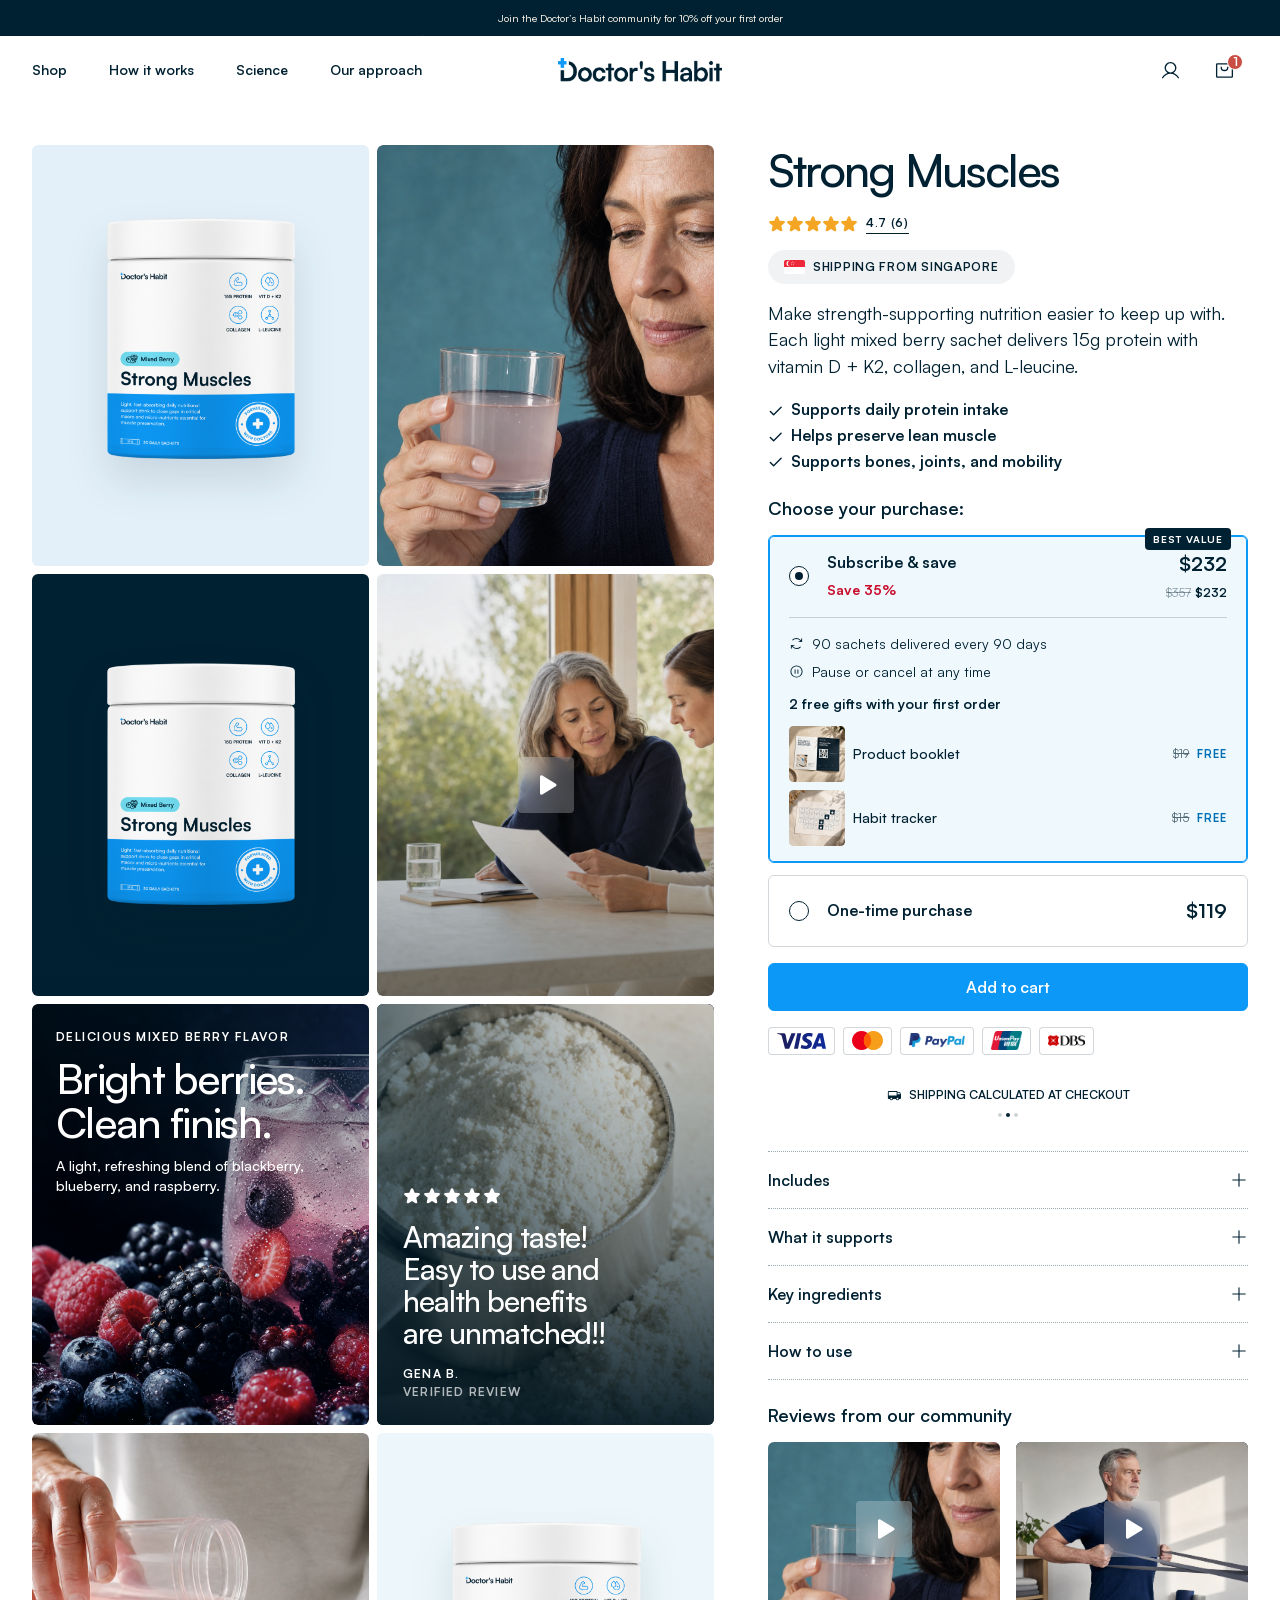
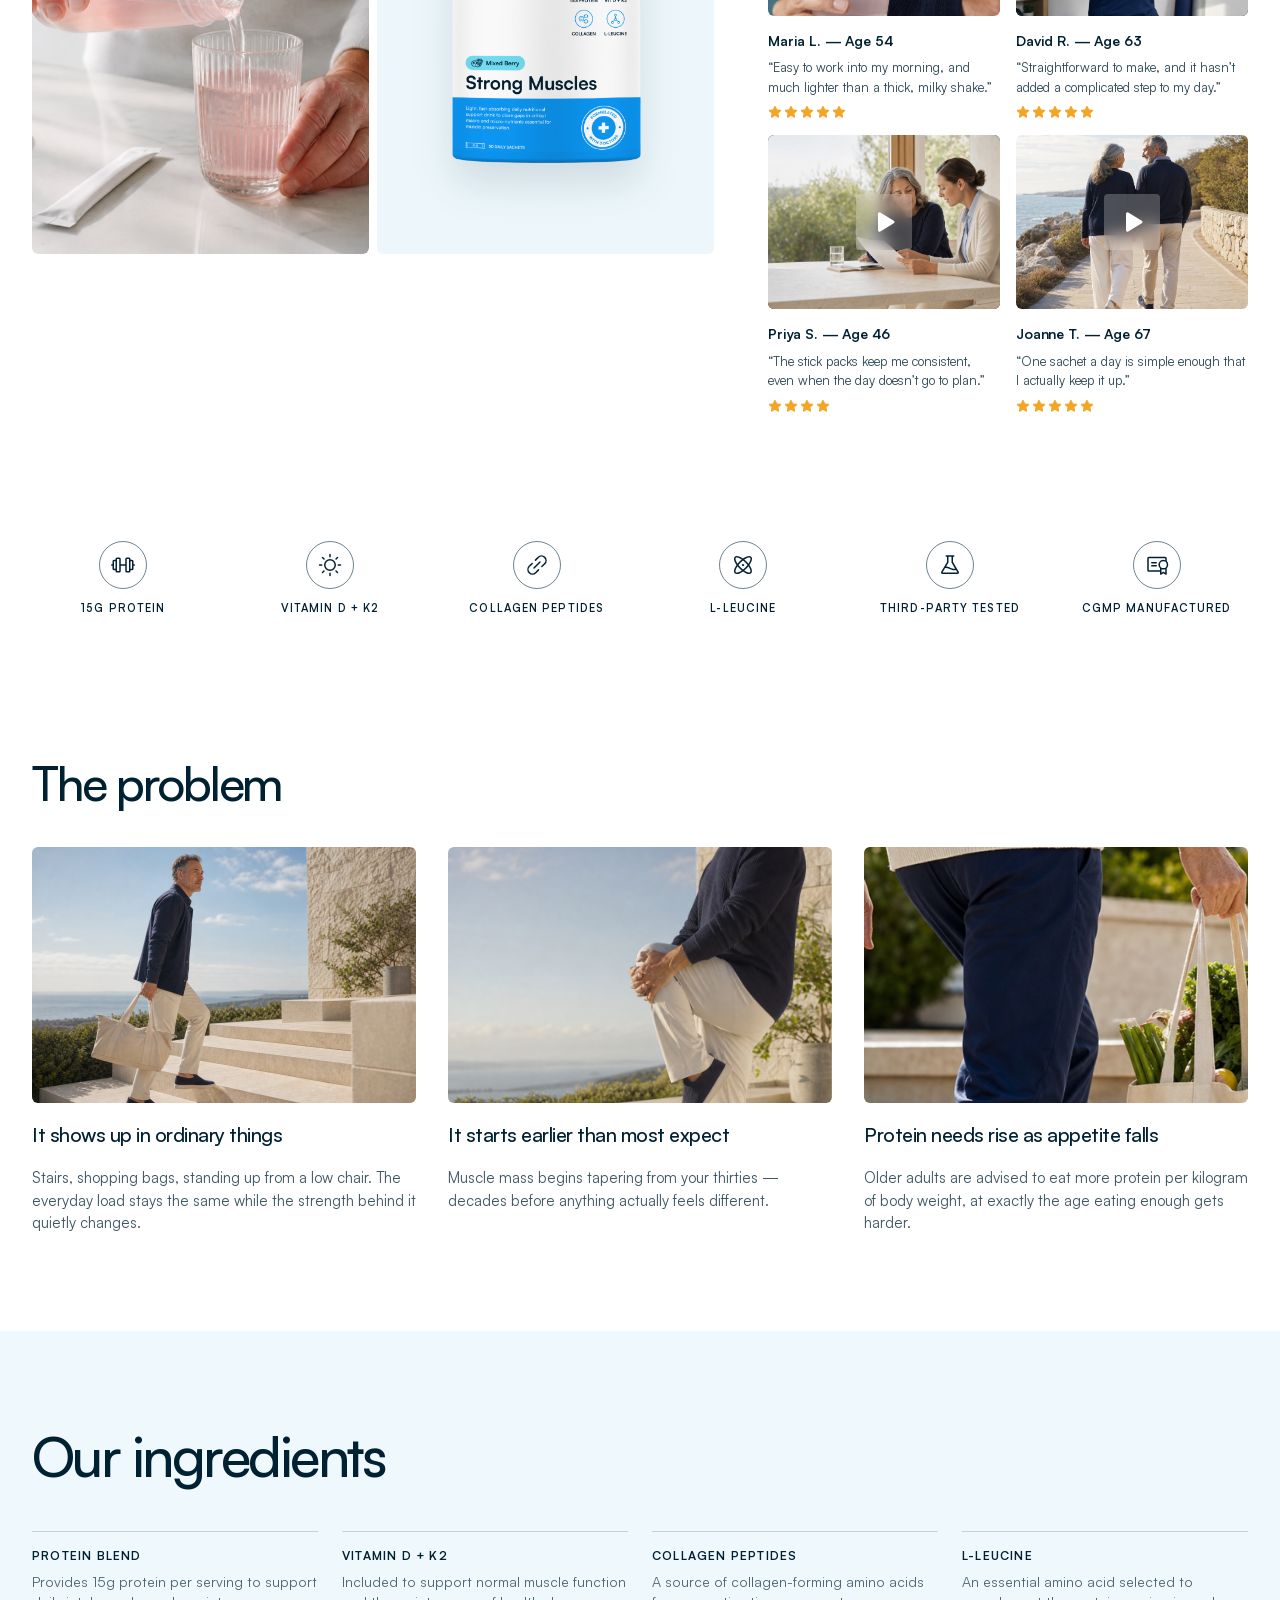
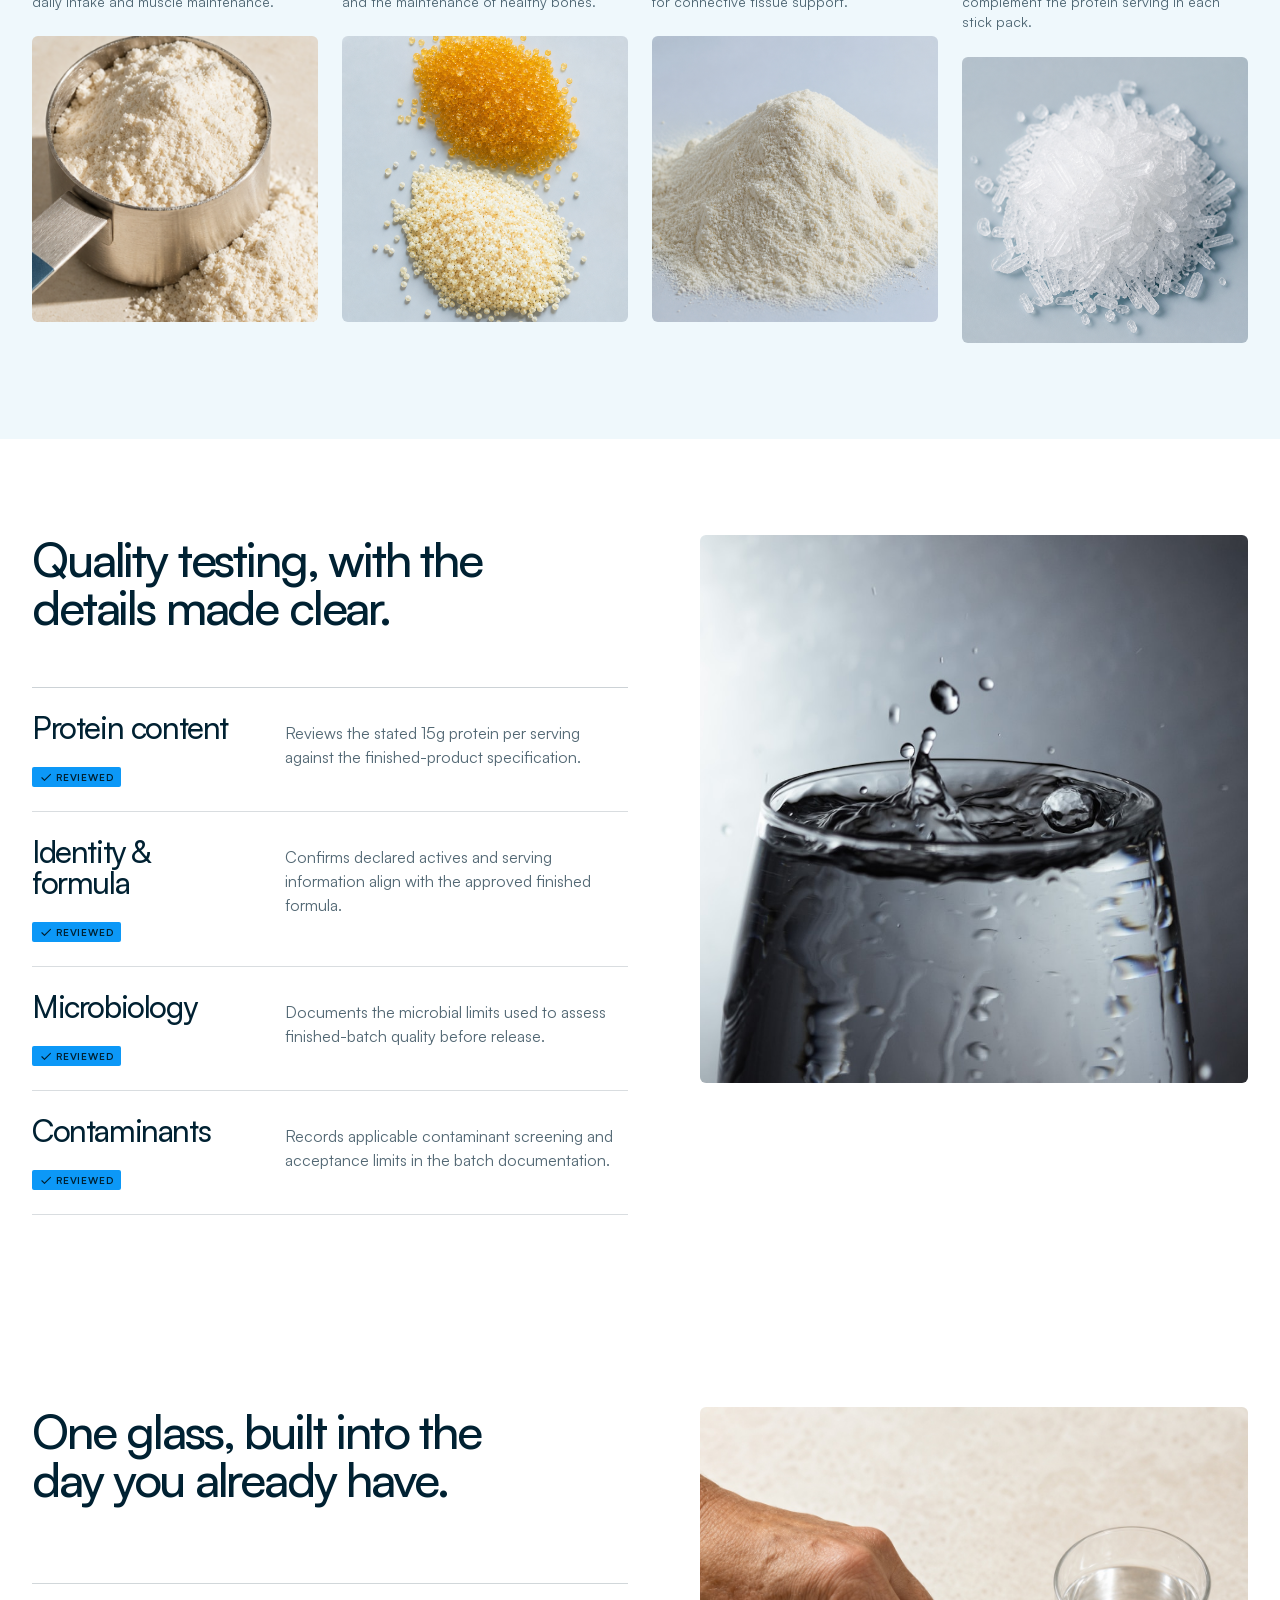
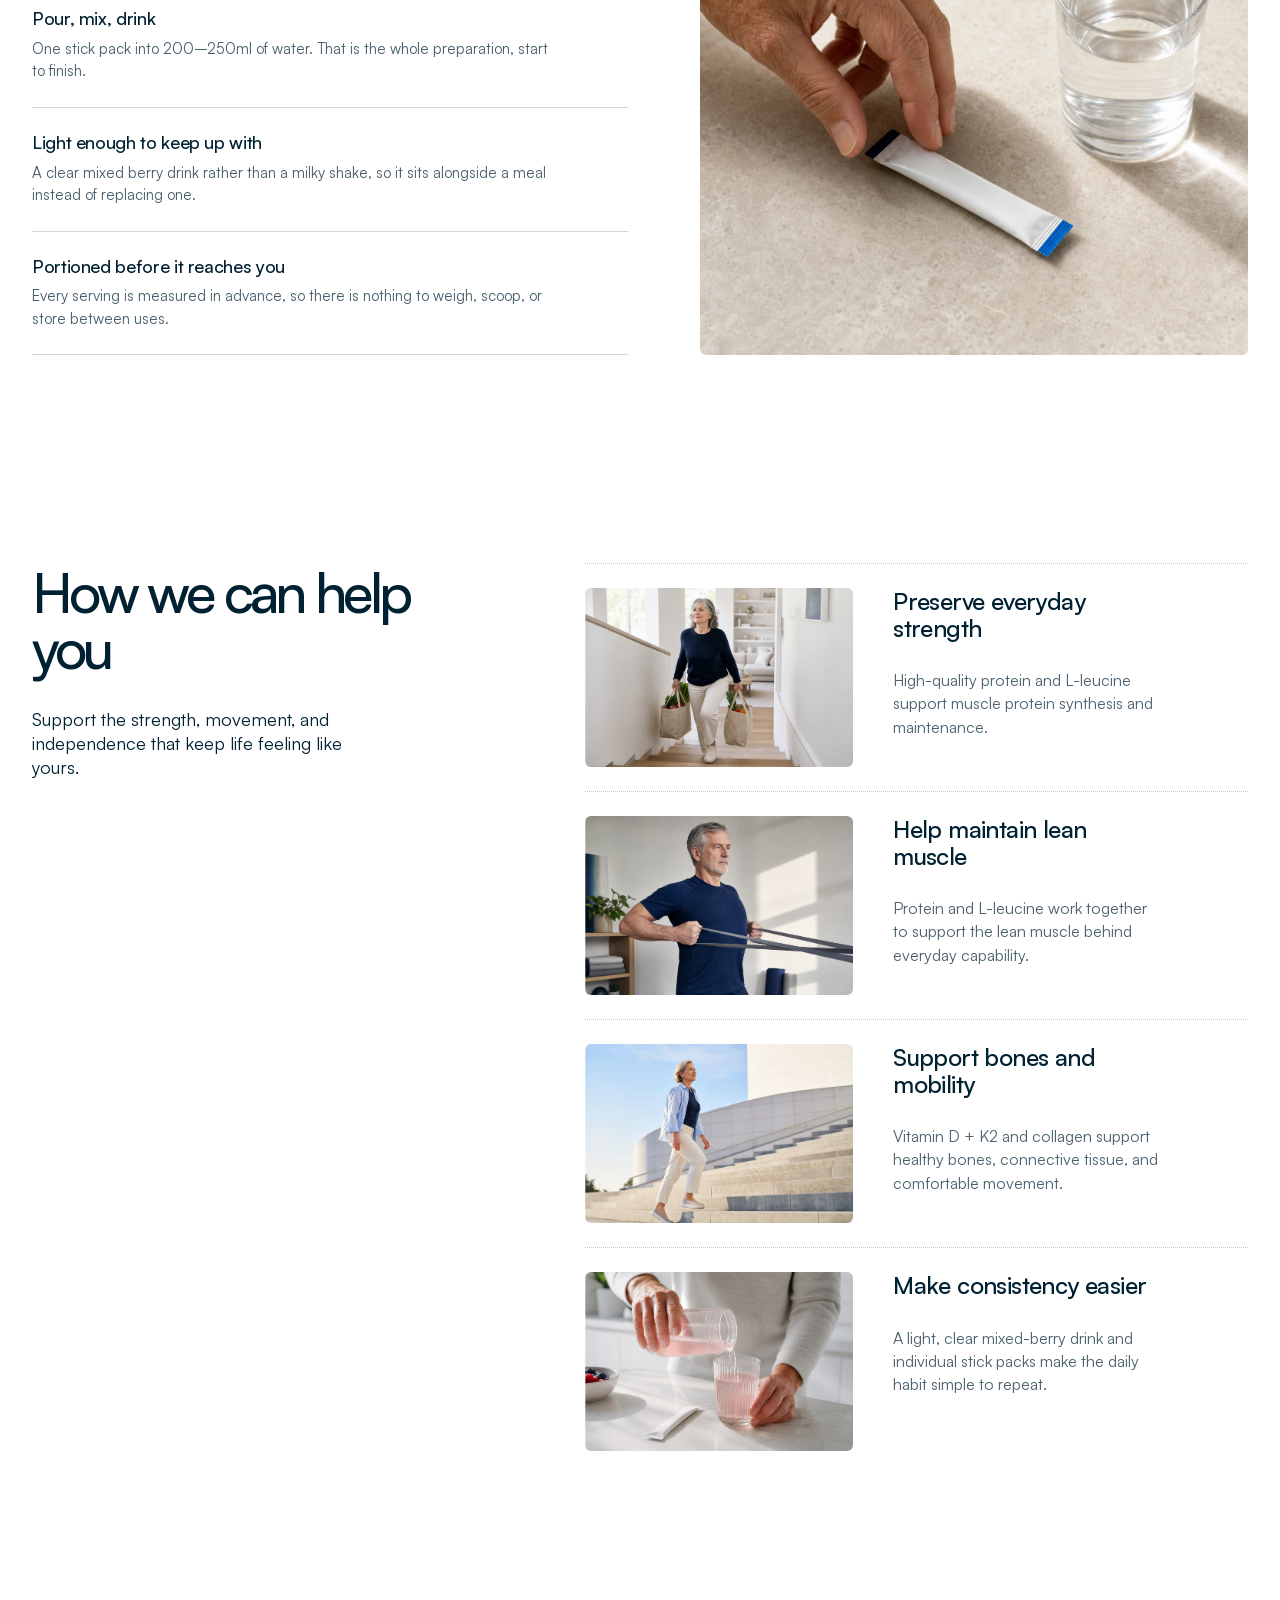
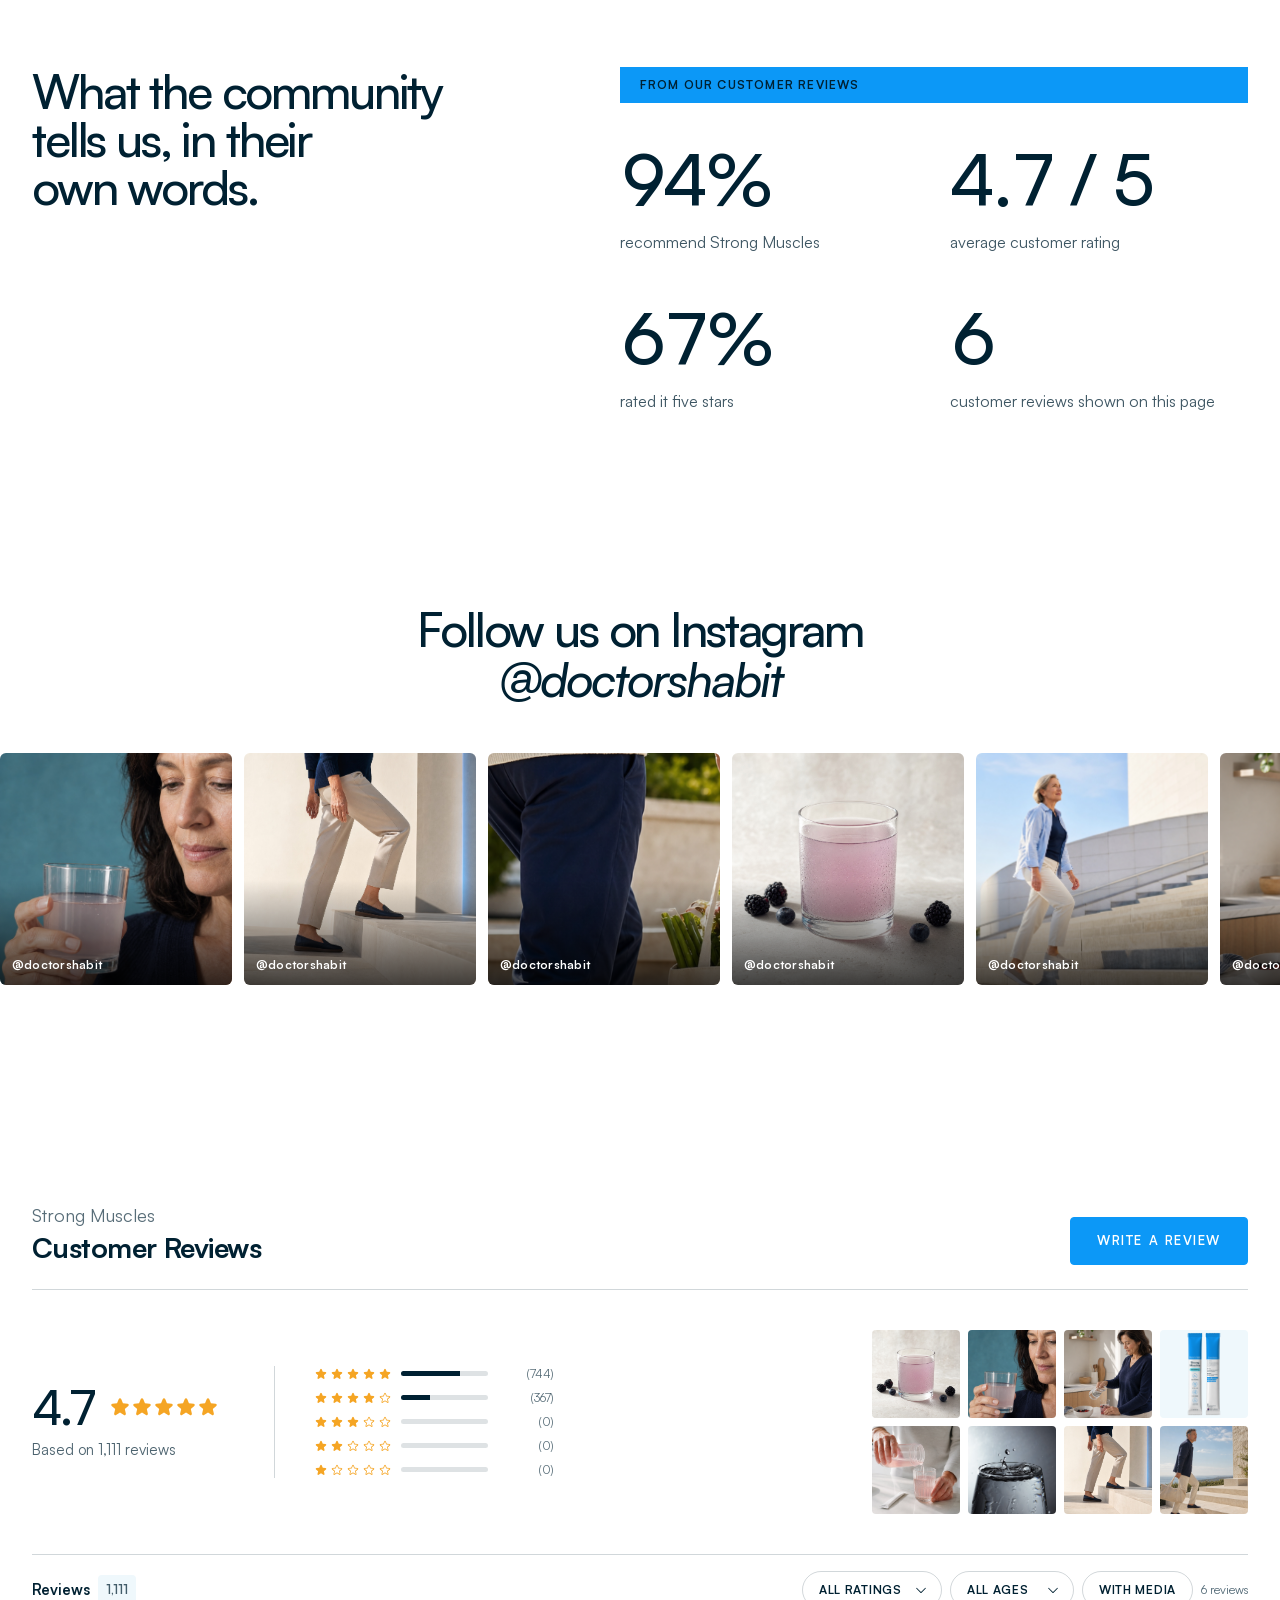
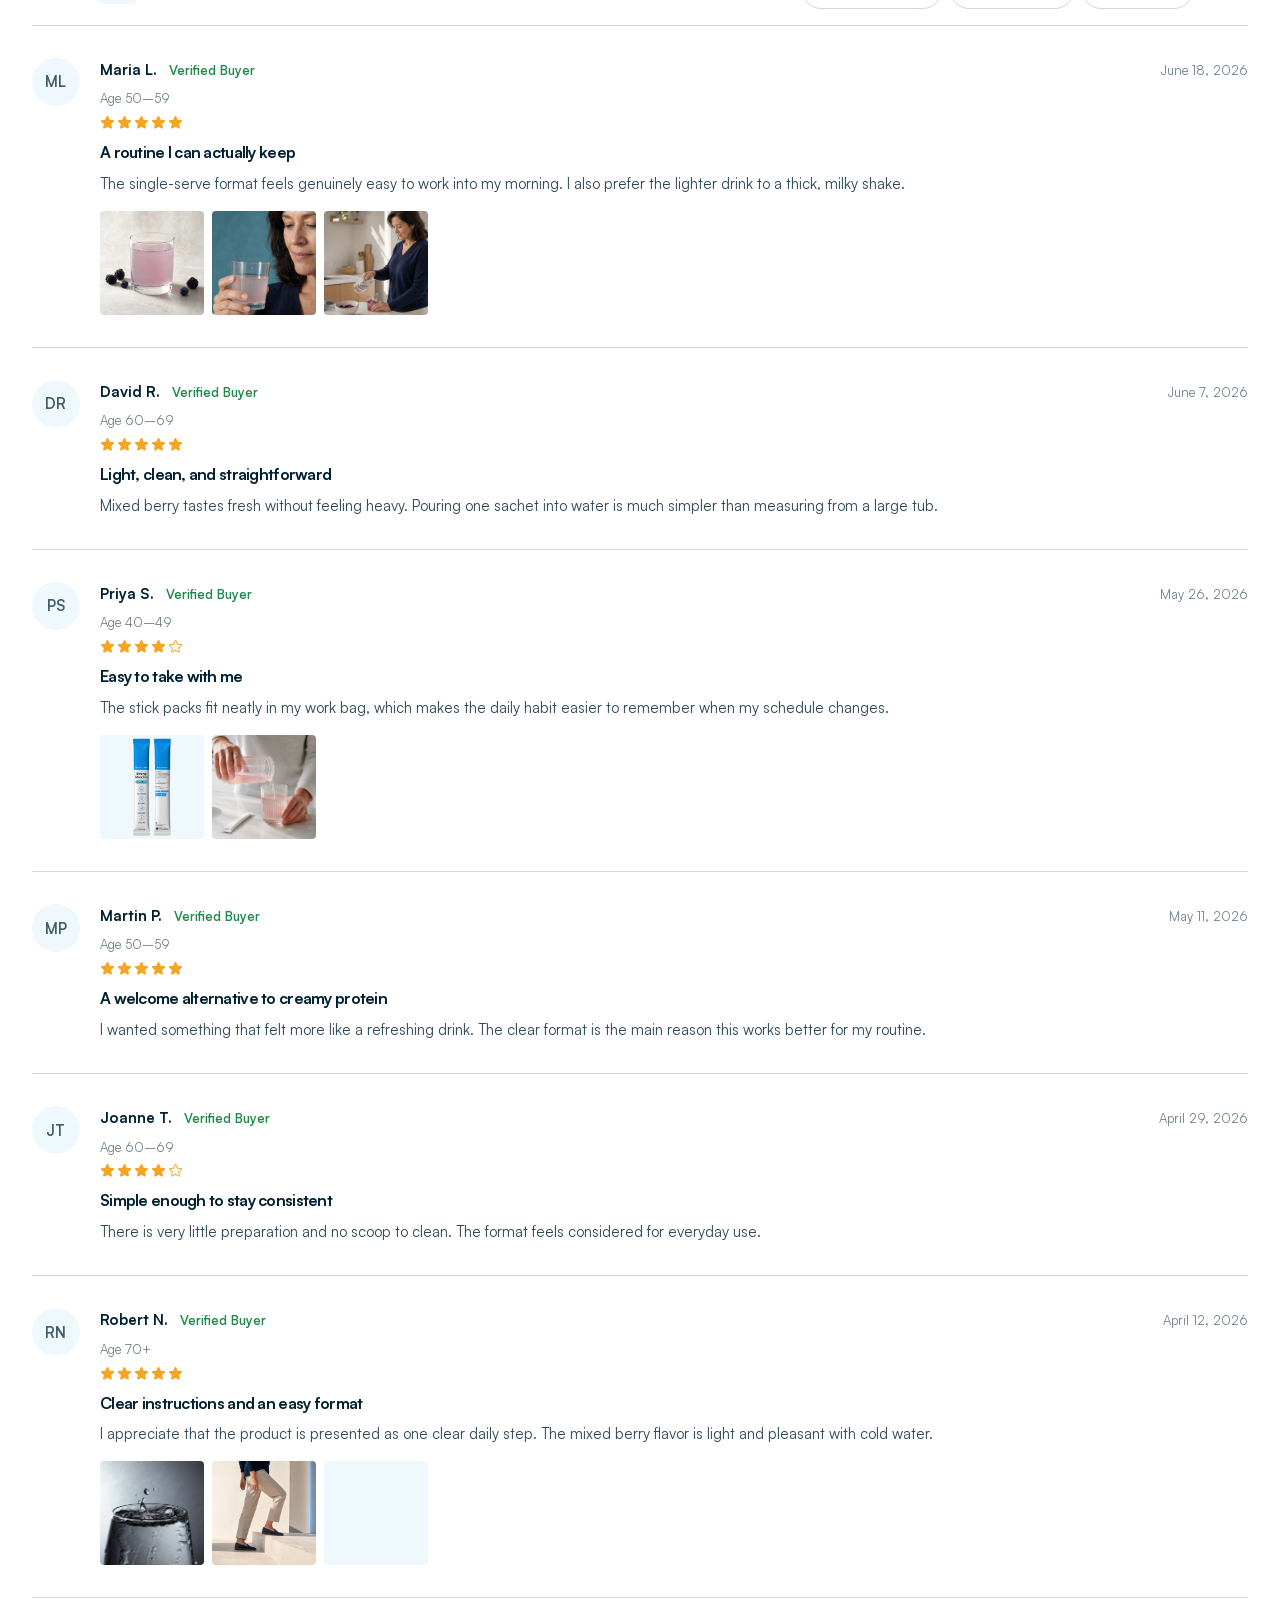
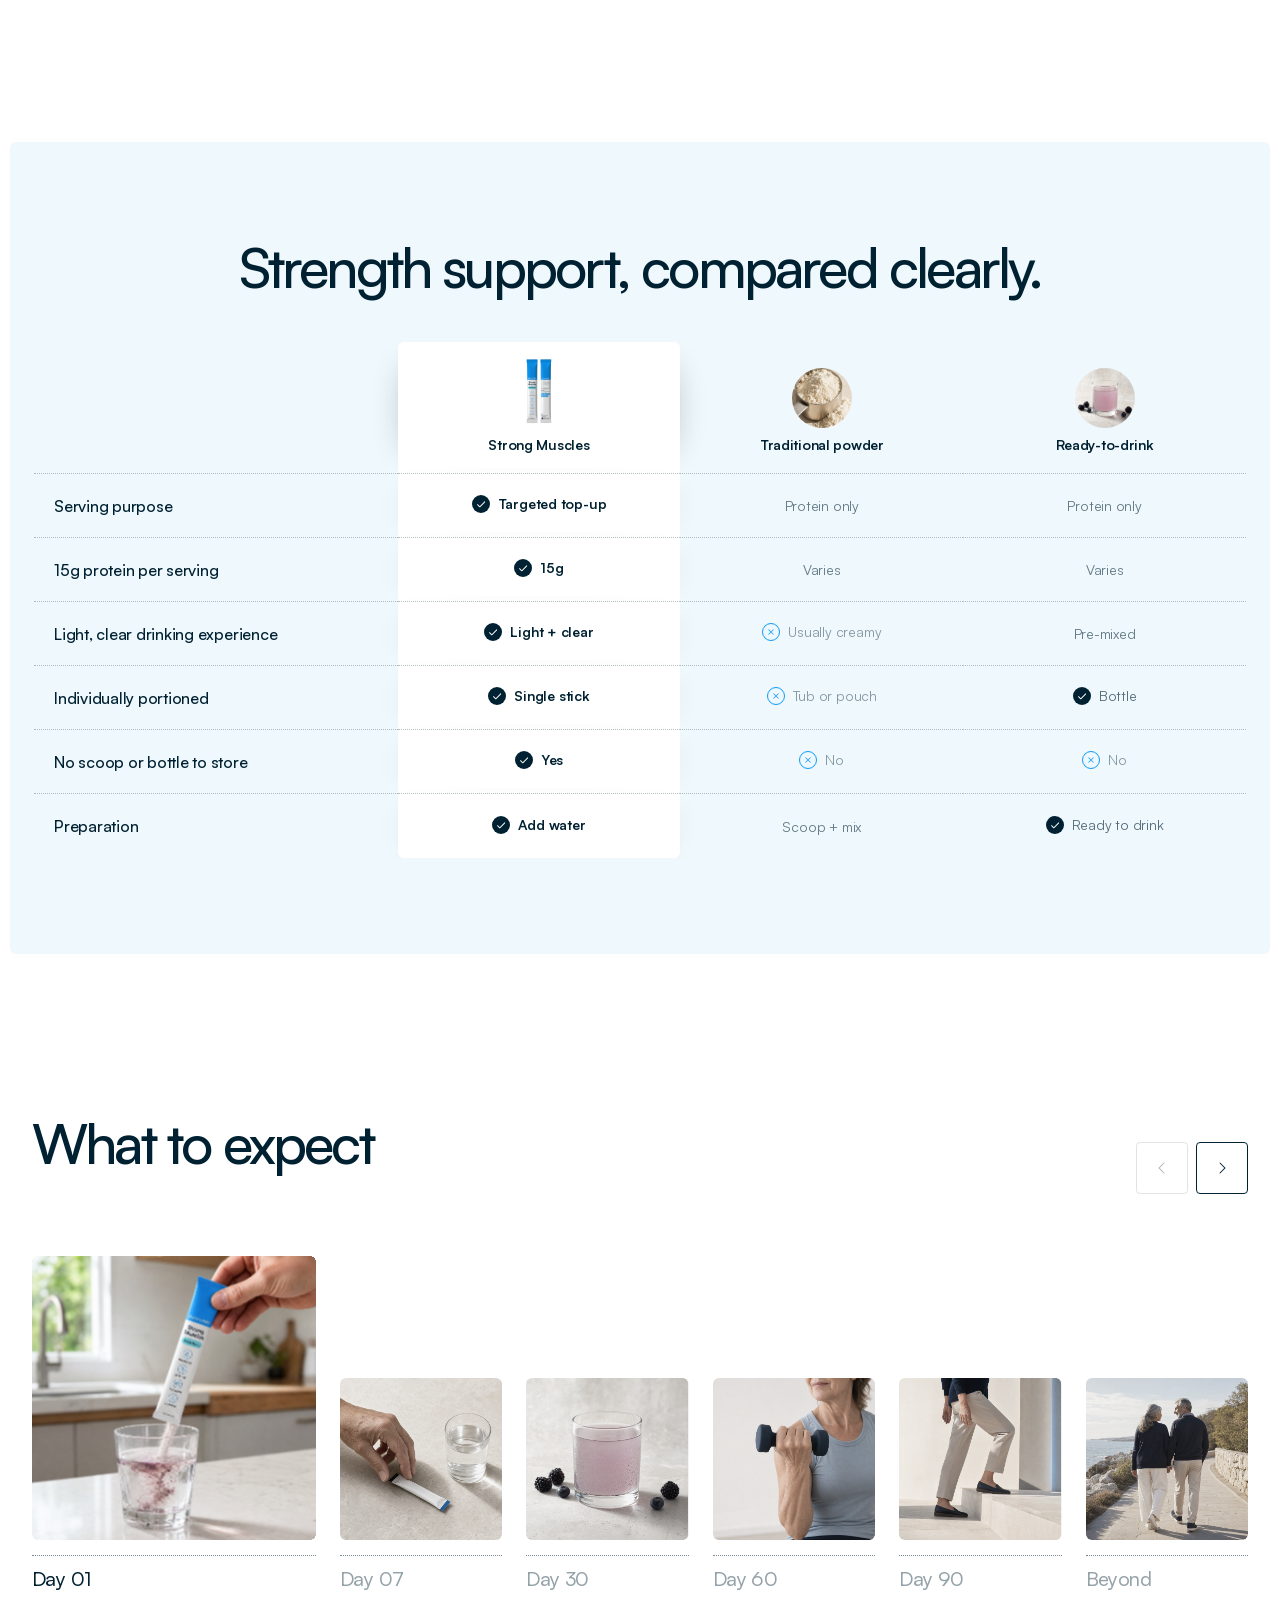
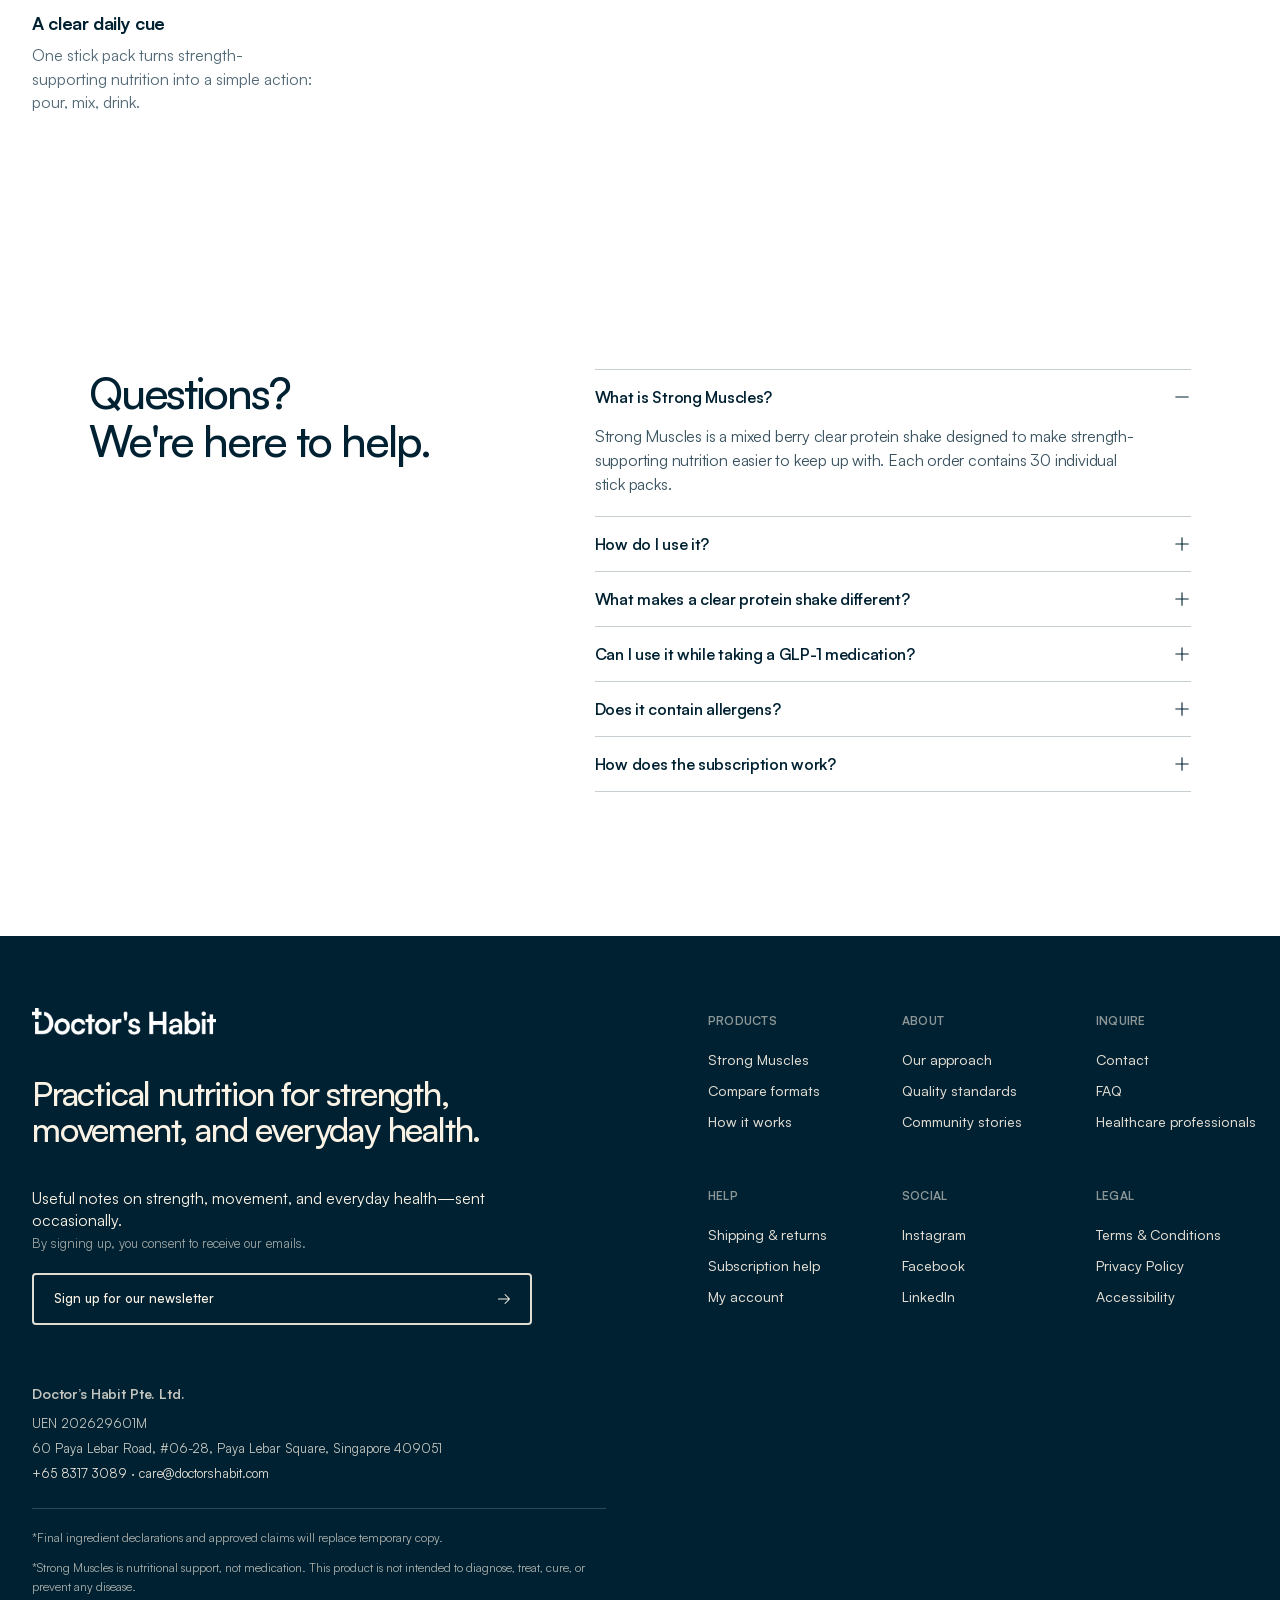
==== index.html @ 2021029b "Update preview: sections split into src/sections" ====
<!doctype html>
<html lang="en">
  <head>
    <meta charset="UTF-8" />
    <meta name="viewport" content="width=device-width, initial-scale=1.0" />
    <meta
      name="description"
      content="Strong Muscles by Doctor's Habit — a mixed berry clear protein shake designed to support strength, mobility, and independence."
    />
    <meta name="theme-color" content="#002132" />
    <title>Strong Muscles | Doctor's Habit</title>
    <script type="module" crossorigin src="./assets/index-ea1e6b39.js"></script>
    <link rel="stylesheet" crossorigin href="./assets/index-Bt0AQo53.css">
  </head>
  <body>
    <div id="root"></div>
  </body>
</html>
---- assets/index-Bt0AQo53.css ----
@font-face{font-family:Satoshi;src:url([data-uri]) format("woff2");font-style:normal;font-weight:300 900;font-display:swap}@font-face{font-family:Satoshi;src:url([data-uri]) format("woff2");font-style:italic;font-weight:300 900;font-display:swap}.social-wall{width:100%;padding:var(--space-80) 0 var(--space-88);color:var(--navy);background:var(--paper);overflow:hidden}.social-wall__header{margin:0 auto var(--space-48);padding:0 var(--desktop-page-gutter, var(--space-32));display:grid;justify-items:center;gap:var(--space-16);text-align:center}.social-wall__header h2{max-width:20ch;margin:0;font-size:48px;font-weight:500;letter-spacing:-.045em;line-height:1.04}.social-wall__header h2 em{font-style:italic}.social-wall__strip{--social-gap: var(--space-12);--social-gutter: var(--desktop-page-gutter, var(--space-32));width:max-content;margin:0;padding:0;display:flex;gap:var(--social-gap);list-style:none;animation:social-wall-scroll 50s linear infinite}.social-wall__strip:hover,.social-wall__strip:focus-within{animation-play-state:paused}@keyframes social-wall-scroll{0%{transform:translate(0)}to{transform:translate(calc(-50% - var(--social-gap) / 2))}}.social-post{width:232px;flex:0 0 auto;position:relative;overflow:hidden;border-radius:var(--radius-object);scroll-snap-align:start}.social-post img{width:100%;aspect-ratio:1 / 1;object-fit:cover;display:block}.social-post:after{content:"";position:absolute;inset:auto 0 0;height:45%;background:linear-gradient(to top,#000000b8,#0000);pointer-events:none}.social-post__handle{position:absolute;z-index:1;bottom:var(--space-12);left:var(--space-12);color:var(--paper);font-size:12px;font-weight:650;letter-spacing:.02em;line-height:16px}@media(max-width:800px){.social-wall{padding:var(--space-64) 0 var(--space-72)}.social-wall__header{margin-bottom:var(--space-32);padding:0 var(--space-24)}.social-wall__header h2{font-size:32px}.social-wall__strip{--social-gap: var(--space-8);--social-gutter: var(--space-24)}.social-post{width:172px}}@media(prefers-reduced-motion:reduce){.social-wall__strip{width:auto;padding:0 var(--social-gutter);overflow-x:auto;scroll-snap-type:x mandatory;scrollbar-width:none;animation:none}.social-post--repeat{display:none}}.reviews.reviews--verified{width:100%;padding:84px max(24px,calc((100vw - 1440px)/2)) 96px;display:block;color:var(--navy);background:var(--paper)}.reviews__inner{width:100%}.reviews__header{padding-bottom:var(--space-24);display:flex;align-items:end;justify-content:space-between;gap:var(--space-32);border-bottom:1px solid var(--line)}.reviews__product{margin:0 0 var(--space-4);color:#002132a8;font-size:18px;line-height:1.3}.reviews--verified .reviews__header h2{margin:0;font-size:28px;font-weight:700;letter-spacing:-.02em;line-height:1.2}.reviews__summary{padding:var(--space-40) 0;display:flex;align-items:center;gap:var(--space-56);flex-wrap:wrap}.reviews__average{margin:0;display:flex;align-items:center;gap:var(--space-16)}.reviews__average strong{font-size:48px;font-weight:500;letter-spacing:-.04em;line-height:1}.reviews__count{margin:var(--space-8) 0 0;color:#002132b3;font-size:15px;line-height:1.4}.review-distribution{min-width:280px;padding-left:var(--space-40);display:grid;gap:8px;border-left:1px solid var(--line)}.review-distribution__stars{display:inline-flex;gap:1px;color:var(--star)}.review-photos{width:fit-content;margin:0 0 0 auto;padding:0;display:grid;grid-template-columns:repeat(4,88px);gap:var(--space-8);list-style:none}.review-photos img{width:88px;height:88px;display:block;object-fit:cover;background:var(--mist);border-radius:var(--radius-control)}.reviews__toolbar{padding:var(--space-16) 0;display:flex;align-items:center;justify-content:space-between;gap:var(--space-24);flex-wrap:wrap;border-top:1px solid var(--line);border-bottom:1px solid var(--line)}.reviews__tab{margin:0;display:inline-flex;align-items:center;gap:var(--space-8);font-size:15px;font-weight:650}.reviews__tab span{padding:3px var(--space-8);color:#002132b8;background:var(--mist);border-radius:var(--radius-control);font-size:13px;font-weight:600}.review-write-button{min-width:176px;height:48px;margin-top:24px;padding:0 26px;display:inline-flex;align-items:center;justify-content:center;color:var(--paper);background:var(--navy);border:1px solid var(--navy);border-radius:var(--radius-control);font:inherit;font-size:13px;font-weight:600;line-height:1;letter-spacing:.12em;cursor:pointer;transition:background .16s ease,border-color .16s ease}.review-write-button:hover{background:#07384f;border-color:#07384f}.review-write-button:focus-visible{outline:2px solid var(--blue);outline-offset:3px}.review-distribution__row{display:grid;grid-template-columns:76px minmax(0,1fr) 56px;align-items:center;gap:10px;font-size:12px}.review-distribution__row>span{display:inline-flex;align-items:center;gap:4px}.review-distribution__row>span svg{color:var(--star)}.review-distribution__row>i{height:5px;display:block;overflow:hidden;background:#00213221;border-radius:999px}.review-distribution__row>i b{height:100%;display:block;background:var(--navy)}.review-distribution__row>em{color:#002132a8;font-style:normal;text-align:right}.reviews--verified .review-feed{min-width:0}.review-row{padding:var(--space-32) 0;display:grid;grid-template-columns:48px minmax(0,1fr);gap:var(--space-20);border-bottom:1px solid var(--line)}.review-row__avatar{width:48px;height:48px;display:grid;place-items:center;color:#002132b8;background:var(--mist);border-radius:50%;font-size:15px;font-weight:650;letter-spacing:.02em}.review-row__main{min-width:0;display:grid;gap:var(--space-8)}.review-row__head{display:flex;align-items:baseline;justify-content:space-between;gap:var(--space-16);flex-wrap:wrap}.review-row__identity{margin:0;display:inline-flex;align-items:baseline;gap:var(--space-12);flex-wrap:wrap;font-size:15px}.review-row__verified{color:#1f8a4c;font-size:13px;font-weight:600}.review-row__head time{color:#0021328f;font-size:13px;white-space:nowrap}.review-row__age{margin:0;color:#0021328f;font-size:13px;line-height:1.3}.review-row h3{margin:var(--space-4) 0 0;font-size:16px;font-weight:700;line-height:1.35}.review-row__body{max-width:78ch;margin:0;color:#002132d1;font-size:15px;line-height:1.55}.review-row__photos{margin:var(--space-8) 0 0;padding:0;display:flex;gap:var(--space-8);flex-wrap:wrap;list-style:none}.review-row__photos img{width:104px;height:104px;display:block;object-fit:cover;background:var(--mist);border-radius:var(--radius-control)}.reviews--verified .review-filters{margin:0;display:flex;align-items:center;gap:8px;flex-wrap:wrap}.review-select{height:38px;position:relative;display:inline-flex;align-items:center;border:1px solid var(--line);border-radius:999px}.review-select select{height:100%;padding:0 39px 0 16px;-webkit-appearance:none;-moz-appearance:none;appearance:none;color:var(--navy);background:transparent;border:0;border-radius:inherit;outline-offset:3px;font:inherit;font-size:12px;font-weight:650;letter-spacing:.06em;text-transform:uppercase;cursor:pointer}.review-select svg{position:absolute;right:13px;pointer-events:none}.reviews--verified .review-filters button{min-height:38px;padding:0 16px;color:var(--navy);background:transparent;border:1px solid var(--line);border-radius:999px;font-size:12px;font-weight:650;letter-spacing:.06em;text-transform:uppercase}.review-result-count{margin-left:auto;align-self:center;color:var(--muted);font-size:12px}.reviews--verified .review-filters button:hover,.reviews--verified .review-filters button:focus-visible{border-color:var(--navy)}.reviews--verified .review-filters button.is-active{color:#fff;background:var(--navy);border-color:var(--navy)}.review-stars{display:flex;gap:2px;color:var(--star)}.review-no-results{min-height:220px;padding:54px 0;border-bottom:1px solid var(--line)}.review-no-results h3{margin:0 0 10px;font-size:20px;font-weight:550}.review-no-results p{margin:0;color:var(--muted)}@media(max-width:800px){.reviews.reviews--verified{padding:54px 24px 72px;display:block}.reviews__header{display:grid;justify-items:start;gap:var(--space-20)}.reviews--verified .reviews__header h2{font-size:24px}.reviews__summary{padding:var(--space-32) 0;display:grid;gap:var(--space-24)}.review-distribution{min-width:0;padding-left:0;padding-top:var(--space-24);border-left:0;border-top:1px solid var(--line)}.reviews__average strong{font-size:40px}.review-write-button{width:100%}.reviews--verified .review-filters{margin-right:-24px;padding:0 24px 12px 0;flex-wrap:nowrap;overflow-x:auto;scrollbar-width:none;overscroll-behavior-x:contain}.reviews--verified .review-filters::-webkit-scrollbar{display:none}.review-select,.reviews--verified .review-filters button{flex:0 0 auto}.review-photos{width:100%;margin:0;grid-template-columns:repeat(4,minmax(0,1fr))}.review-photos img{width:100%;height:auto;aspect-ratio:1}.reviews__toolbar{align-items:start;flex-direction:column;gap:var(--space-12)}.review-row{padding:var(--space-24) 0;grid-template-columns:40px minmax(0,1fr);gap:var(--space-16)}.review-row__avatar{width:40px;height:40px;font-size:14px}}:root{--blue: #0c99f7;--action-blue: rgb(12, 152, 247);--blue-ink: #0071b8;--cyan: #61d5e8;--navy: #002132;--paper: #ffffff;--mist: #eff8fc;--line: rgba(0, 33, 50, .18);--muted: #526976;--star: #f5a524;--sale: #c8102e;--max: 1280px;--space-2: 2px;--space-4: 4px;--space-8: 8px;--space-12: 12px;--space-16: 16px;--space-20: 20px;--space-24: 24px;--space-28: 28px;--space-32: 32px;--space-40: 40px;--space-48: 48px;--space-56: 56px;--space-64: 64px;--space-72: 72px;--space-80: 80px;--space-88: 88px;--space-96: 96px;--space-120: 120px;--space-128: 128px;--space-144: 144px;--space-stack-xs: var(--space-4);--space-stack-sm: var(--space-8);--space-stack-md: var(--space-16);--space-stack-lg: var(--space-24);--space-stack-xl: var(--space-32);--space-section-y: var(--space-80);--space-section-gap: var(--space-16);--section-block: var(--space-96);--section-block-sm: var(--space-64);--space-page-inline: var(--space-32);--font-section-display: 56px;--line-section-display: 56px;font-family:Satoshi,Arial,sans-serif;color:var(--navy);background:var(--paper);font-synthesis:none}*{box-sizing:border-box}html{scroll-behavior:auto;scroll-padding-top:112px}body{margin:0;min-width:320px;min-height:100vh;color:var(--navy);background:var(--paper);-webkit-font-smoothing:antialiased}button,input{font:inherit}button,a,summary{-webkit-tap-highlight-color:transparent}button{color:inherit}a{color:inherit;text-decoration:none}img{display:block;max-width:100%}h1,h2,h3,p,ul,blockquote{margin-top:0}h1,h2,h3{letter-spacing:-.035em;line-height:100%}p{line-height:156%}.skip-link{position:fixed;left:20px;top:-80px;z-index:100;padding:13px 18px;color:#fff;background:var(--navy)}.skip-link:focus{top:18px}.announcement{min-height:34px;padding:7px 4vw;display:flex;align-items:center;justify-content:center;gap:48px;color:var(--navy);background:var(--blue);font-size:14px;font-weight:700;letter-spacing:.03em}.announcement__secondary{opacity:.86}.site-header{position:relative;z-index:20;height:82px;padding:0 max(4vw,calc((100vw - var(--max)) / 2));display:grid;grid-template-columns:1fr auto 1fr;align-items:center;gap:40px;background:#fffffff5}.brand-logo{width:184px;height:auto}.brand-logo--reversed{filter:brightness(0) invert(1)}.desktop-nav{display:flex;align-items:center;gap:36px;font-size:16px;font-weight:600}.desktop-nav a,.footer a{transition:color .16s ease}.desktop-nav a:hover,.footer a:hover{color:var(--blue)}.header-actions{justify-self:end;display:flex;gap:6px}.icon-button{width:48px;height:48px;display:inline-grid;place-items:center;border:0;background:transparent;cursor:pointer}.icon-button:hover{color:var(--blue)}.menu-button,.mobile-nav{display:none}.hero{min-height:790px;display:grid;grid-template-columns:minmax(0,1.04fr) minmax(480px,.96fr);border-bottom:1px solid var(--line)}.payment-badges{margin:var(--space-16) 0;padding:0;display:flex;flex-wrap:wrap;align-items:center;gap:var(--space-8);list-style:none}.payment-badges img{height:var(--mark-height, 18px);width:auto;display:block;object-fit:contain}.payment-badges li[data-method=visa]{--mark-height: 16px}.payment-badges li[data-method=mastercard],.payment-badges li[data-method=unionpay]{--mark-height: 19px}.payment-badges li[data-method=paypal]{--mark-height: 15px}.payment-badges li[data-method=dbs]{--mark-height: 18px}.payment-badges li{flex:0 1 auto;min-width:0;min-height:28px;padding:0 var(--space-8);display:inline-flex;align-items:center;justify-content:center;color:var(--muted);background:var(--paper);border:1px solid var(--line);border-radius:var(--radius-control);font-size:11px;font-weight:650;letter-spacing:.06em;line-height:1;text-transform:uppercase;white-space:nowrap}@media(max-width:800px){.payment-badges{gap:var(--space-4)}.payment-badges li{font-size:10px}}.gallery-panel{min-width:0;padding:42px clamp(32px,5vw,84px) 30px;display:grid;grid-template-rows:minmax(540px,1fr) auto;gap:22px;background:var(--mist)}.gallery-stage{min-height:540px;position:relative;overflow:hidden}.product-stage{width:100%;height:100%;min-height:540px;position:relative;display:flex;align-items:center;justify-content:center}.product-stage:after{content:"";position:absolute;left:12%;right:12%;bottom:8%;height:26px;border-radius:50%;background:#00213217;filter:blur(17px)}.product-tub{position:relative;z-index:2;width:min(60%,430px);filter:drop-shadow(0 28px 22px rgba(0,33,50,.09))}.product-tub--back{width:min(57%,420px)}.product-stick{position:absolute;z-index:3;right:7%;bottom:4%;width:min(34%,250px);filter:drop-shadow(0 20px 14px rgba(0,33,50,.12))}.product-stick--large{position:relative;right:auto;bottom:auto;width:min(60%,460px)}.gallery-lifestyle{width:100%;height:100%;min-height:540px;object-fit:cover;object-position:center}.gallery-thumbs{display:grid;grid-template-columns:repeat(4,minmax(0,1fr));gap:10px}.gallery-thumb{min-width:0;min-height:92px;padding:8px;display:grid;grid-template-columns:44px 1fr;align-items:center;gap:8px;text-align:left;font-size:12px;font-weight:700;border:1px solid transparent;background:#ffffffb8;cursor:pointer}.gallery-thumb img{width:44px;height:60px;object-fit:contain}.gallery-thumb.is-selected{border-color:var(--blue);background:#fff}.purchase-panel{padding:clamp(56px,6vw,92px) clamp(42px,7vw,104px);display:flex;flex-direction:column;justify-content:center}.rating-placeholder{margin-bottom:28px;display:flex;align-items:center;gap:14px;color:var(--muted);font-size:14px}.empty-stars{display:flex;gap:2px;color:var(--blue)}.product-kicker,.eyebrow{margin-bottom:18px;color:var(--blue-ink);font-size:14px;font-weight:800;letter-spacing:.14em;text-transform:uppercase}.purchase-panel h1{margin-bottom:12px;font-size:clamp(58px,5.2vw,84px);font-weight:500}.purchase-panel h2{margin-bottom:24px;font-size:clamp(28px,2.6vw,42px);font-weight:500}.hero-copy{max-width:600px;margin-bottom:25px;color:var(--muted);font-size:18px}.benefit-list{margin:0 0 30px;padding:0;display:grid;gap:10px;list-style:none;font-size:18px;font-weight:600}.benefit-list li{display:flex;align-items:center;gap:10px}.benefit-list svg{color:var(--blue);flex:0 0 auto}.price-line{padding:18px 0;display:flex;align-items:center;justify-content:space-between;gap:20px;border-top:1px solid var(--line);border-bottom:1px solid var(--line);font-size:16px;font-weight:700}.price-line span:last-child{color:var(--muted);font-size:14px;font-weight:500}.purchase-options{margin:24px 0 16px;padding:0;display:grid;gap:10px;border:0}.purchase-options legend{position:absolute;width:1px;height:1px;padding:0;overflow:hidden;clip:rect(0 0 0 0);white-space:nowrap;border:0}.purchase-option{min-height:76px;padding:13px 16px;display:grid;grid-template-columns:auto 1fr auto;align-items:center;gap:14px;border:1px solid var(--line);cursor:pointer}.purchase-option.is-selected{border:2px solid var(--blue);padding:12px 15px}.purchase-option input[type=radio]{-webkit-appearance:none;-moz-appearance:none;appearance:none;width:20px;height:20px;margin:0;display:grid;place-content:center;flex:0 0 20px;background:var(--paper);border:1.5px solid var(--navy);border-radius:50%;cursor:pointer}.purchase-option input[type=radio]:before{content:"";width:8px;height:8px;background:var(--navy);border-radius:50%;transform:scale(0)}.purchase-option input[type=radio]:checked:before{transform:scale(1)}.purchase-option input[type=radio]:focus-visible{outline:2px solid var(--blue);outline-offset:3px}.purchase-option span{display:grid;gap:3px}.purchase-option strong{font-size:16px}.purchase-option small{color:var(--muted);font-size:14px}.selection-check{opacity:0;color:var(--blue)}.purchase-option.is-selected .selection-check{opacity:1}.buy-row{display:grid;grid-template-columns:auto 1fr;gap:12px}.quantity{height:54px;display:grid;grid-template-columns:48px 42px 48px;align-items:center;border:1px solid var(--line)}.quantity button{width:48px;height:52px;display:grid;place-items:center;border:0;background:transparent;cursor:pointer}.quantity button:disabled{opacity:.35;cursor:not-allowed}.quantity output{text-align:center;font-weight:700}.primary-button{min-height:54px;padding:0 24px;display:inline-flex;align-items:center;justify-content:center;gap:12px;color:var(--navy);background:var(--blue);border:1px solid var(--blue);font-weight:800;cursor:pointer;transition:background .16s ease,color .16s ease}.primary-button:hover{color:var(--navy);background:#fff}.trust-inline{margin-top:25px;padding-top:20px;display:grid;grid-template-columns:repeat(3,1fr);border-top:1px solid var(--line)}.trust-inline span{padding:0 12px;display:grid;justify-items:center;gap:7px;text-align:center;color:var(--muted);font-size:12px;font-weight:700;border-right:1px solid var(--line)}.trust-inline span:last-child{border-right:0}.trust-inline svg{color:var(--blue)}.checkout-note{margin:20px 0 0;display:flex;align-items:center;justify-content:center;gap:7px;color:var(--muted);font-size:14px}.order-strip{padding:34px max(4vw,calc((100vw - var(--max)) / 2));display:grid;grid-template-columns:1.5fr repeat(5,1fr);align-items:stretch;border-bottom:1px solid var(--line)}.order-intro{padding-right:30px}.order-intro .eyebrow{margin-bottom:10px}.order-intro h2{margin:0;max-width:270px;font-size:28px;line-height:106%}.order-item{min-height:122px;padding:8px 18px;display:grid;grid-template-columns:60px 1fr;align-items:center;gap:12px;border-left:1px solid var(--line)}.order-item img{width:58px;height:82px;object-fit:contain}.order-item span{display:grid;gap:5px;color:var(--muted);font-size:14px;line-height:130%}.order-item strong{color:var(--navy);font-size:14px}.order-item--text{grid-template-columns:36px 1fr}.order-item--text svg{color:var(--blue)}.order-item--gift{grid-template-columns:36px 1fr;background:var(--mist)}.jump-nav{position:sticky;top:0;z-index:15;height:58px;padding-left:max(4vw,calc((100vw - var(--max)) / 2));display:flex;align-items:center;gap:30px;overflow-x:auto;color:#fff;background:var(--navy);font-size:14px;font-weight:700;white-space:nowrap;scrollbar-width:none}.jump-nav::-webkit-scrollbar{display:none}.jump-nav>span{color:var(--cyan);text-transform:uppercase;letter-spacing:.12em}.jump-nav a{opacity:.72}.jump-nav a:hover{opacity:1}.jump-nav button{height:58px;margin-left:auto;padding:0 max(4vw,calc((100vw - var(--max)) / 2)) 0 32px;display:inline-flex;align-items:center;gap:11px;flex:0 0 auto;color:var(--navy);background:var(--blue);border:0;font-weight:800;cursor:pointer}.manifesto{min-height:430px;padding:92px max(4vw,calc((100vw - var(--max)) / 2));display:grid;grid-template-columns:1.5fr .72fr;align-items:end;gap:12vw;color:#fff;background:var(--navy)}.manifesto h2{margin:0;font-size:clamp(64px,8vw,132px);font-weight:450}.manifesto p{max-width:430px;margin:0 0 10px;color:#ffffffc2;font-size:22px}.story-split{min-height:760px;display:grid;grid-template-columns:.83fr 1.17fr;background:#fff}.story-copy{padding:110px clamp(40px,7vw,120px);display:flex;flex-direction:column;justify-content:center}.story-copy h2,.section-heading h2,.ingredient-copy h2,.label-copy h2,.story-carousel__head h2,.videos h2,.reviews h2{margin-bottom:28px;font-size:clamp(52px,6vw,94px);font-weight:450}.story-copy>p:not(.eyebrow){max-width:500px;margin-bottom:32px;color:var(--muted);font-size:20px}.text-link,.quality a,.guarantee a{display:inline-flex;align-items:center;gap:9px;font-weight:800}.text-link{color:var(--blue-ink)}.quality a{color:var(--blue)}.story-split>img{width:100%;height:760px;object-fit:cover}.section-pad{padding:120px max(4vw,calc((100vw - var(--max)) / 2))}.section-heading{max-width:780px;margin-bottom:74px}.section-heading>p:not(.eyebrow){max-width:600px;color:var(--muted);font-size:20px}.section-heading--wide{max-width:980px}.journey{background:var(--paper)}.timeline{display:grid;grid-template-columns:repeat(3,minmax(0,1fr))}.timeline-step{min-width:0;position:relative;padding:0 clamp(20px,3vw,48px) 0 0}.timeline-step+.timeline-step{padding-left:clamp(20px,3vw,48px)}.timeline-day{display:grid;align-items:start}.timeline-day span{font-size:18px;font-weight:700}.timeline-day strong{color:var(--blue);font-size:clamp(100px,12vw,174px);font-weight:350;line-height:90%;letter-spacing:-.07em}.timeline-line{position:absolute;top:45px;left:48%;right:0;height:1px;background:var(--navy)}.timeline-line:after{content:"";position:absolute;top:-3px;right:0;width:7px;height:7px;border-radius:50%;background:var(--navy)}.timeline-step h3{margin:34px 0 14px;font-size:26px}.timeline-step p{max-width:310px;color:var(--muted);font-size:18px}.benefits{background:var(--mist)}.benefit-field{display:grid;grid-template-columns:repeat(4,minmax(0,1fr));border-top:1px solid var(--navy);border-bottom:1px solid var(--navy)}.benefit-field article{min-height:330px;padding:34px;border-right:1px solid var(--line)}.benefit-field article:first-child{padding-left:0}.benefit-field article:last-child{border-right:0}.benefit-field span{color:var(--blue-ink);font-size:14px;font-weight:800}.benefit-field h3{margin:76px 0 20px;font-size:30px}.benefit-field p{color:var(--muted);font-size:18px}.ingredients{min-height:900px;display:grid;grid-template-columns:1.08fr .92fr;background:var(--paper)}.ingredient-image img{width:100%;height:100%;min-height:900px;object-fit:cover}.ingredient-copy{padding:112px clamp(42px,7vw,120px)}.ingredient-intro{max-width:620px;margin-bottom:54px;color:var(--muted);font-size:20px}.label-section{min-height:790px;display:grid;grid-template-columns:.8fr 1.2fr;gap:9vw;background:var(--cyan)}.label-product{display:flex;align-items:center;justify-content:center}.label-product img{width:min(86%,440px);filter:drop-shadow(0 30px 25px rgba(0,33,50,.12))}.label-copy{align-self:center}.label-copy>p:not(.eyebrow){max-width:650px;color:#002132c2;font-size:18px}.facts-disclosure{margin-top:38px;border-top:1px solid var(--navy);border-bottom:1px solid var(--navy)}.facts-disclosure summary{min-height:68px;display:flex;align-items:center;justify-content:space-between;font-size:18px;font-weight:800;cursor:pointer;list-style:none}.facts-disclosure summary::-webkit-details-marker{display:none}.facts-disclosure[open] summary svg{transform:rotate(180deg)}.facts-disclosure>div{padding:24px 0 28px;border-top:1px solid rgba(0,33,50,.2)}.facts-head{display:grid;gap:5px}.facts-head strong{font-size:24px}.facts-head span,.facts-disclosure>div p{color:#002132b8}.ritual{margin-top:42px;display:grid;grid-template-columns:repeat(3,1fr);border-top:1px solid var(--navy)}.ritual>div{padding:24px 18px 0 0}.ritual span{display:block;margin-bottom:26px;color:#00213299;font-size:14px}.ritual strong{font-size:20px}.ritual p{color:#002132b8;font-size:14px}.proof{color:#fff;background:var(--navy)}.proof-quote{min-height:330px;padding:74px max(4vw,calc((100vw - var(--max)) / 2));display:grid;grid-template-columns:auto 1fr .38fr;align-items:center;gap:32px;border-bottom:1px solid rgba(255,255,255,.26)}.quote-mark{color:var(--cyan);font-size:110px;line-height:60%}.proof-quote blockquote{margin:0;max-width:780px;font-size:clamp(34px,4vw,60px);font-weight:450;letter-spacing:-.04em;line-height:106%}.proof-quote p{margin:0;color:#ffffff9e;font-size:14px}.story-carousel{padding:94px max(4vw,calc((100vw - var(--max)) / 2)) 120px}.story-carousel__head{margin-bottom:54px;display:flex;align-items:end;justify-content:space-between;gap:30px}.story-carousel__head h2{margin:0}.carousel-controls{display:flex;gap:8px}.carousel-controls button{width:52px;height:52px;display:grid;place-items:center;color:#fff;background:transparent;border:1px solid rgba(255,255,255,.4);cursor:pointer}.story-carousel__body{display:grid;grid-template-columns:1.35fr .65fr;min-height:520px;border-top:1px solid rgba(255,255,255,.4)}.story-carousel__body>img{width:100%;height:520px;object-fit:cover}.story-pending{padding:56px;display:flex;flex-direction:column;justify-content:flex-end;border-left:1px solid rgba(255,255,255,.4)}.story-pending span{color:var(--cyan);font-size:14px;font-weight:800;letter-spacing:.1em;text-transform:uppercase}.story-pending h3{margin:28px 0 20px;font-size:38px}.story-pending p{color:#ffffffa3}.comparison{background:var(--paper)}.table-scroll{overflow-x:auto;outline-offset:8px}table{width:100%;min-width:820px;border-collapse:collapse;font-size:16px}th,td{height:68px;padding:0 22px;text-align:center;border-bottom:1px solid var(--line)}th:first-child,td:first-child{text-align:left}thead th{color:var(--muted);font-size:14px;text-transform:uppercase;letter-spacing:.08em}.featured-col{color:var(--navy);background:var(--mist)}thead .featured-col{color:var(--navy);background:var(--blue)}td svg{margin:auto;color:var(--blue)}.quality{min-height:830px;display:grid;grid-template-columns:.82fr 1.18fr;gap:11vw;align-items:center;color:#fff;background:var(--navy)}.eyebrow--light{color:var(--cyan)}.quality-intro h2{margin-bottom:34px;font-size:clamp(74px,8vw,132px);font-weight:420}.quality-intro>p:not(.eyebrow){max-width:490px;margin-bottom:35px;color:#ffffffad;font-size:20px}.quality-rows{border-top:1px solid rgba(255,255,255,.36)}.quality-rows article{min-height:178px;padding:30px 0;display:grid;grid-template-columns:52px 1fr auto;align-items:center;gap:24px;border-bottom:1px solid rgba(255,255,255,.36)}.quality-rows article>svg{color:var(--cyan)}.quality-rows h3{margin:0 0 10px;font-size:30px}.quality-rows p{max-width:520px;margin:0;color:#ffffffa3;font-size:16px}.quality-rows article>span{color:var(--cyan);font-size:14px;font-weight:800;text-transform:uppercase;letter-spacing:.09em}.experts{min-height:720px;display:grid;grid-template-columns:1fr 1fr;background:#fff}.experts-image img{width:100%;height:720px;object-fit:cover}.experts-copy{padding:105px clamp(42px,7vw,120px)}.experts-copy h2{margin-bottom:30px;font-size:clamp(54px,6vw,90px);font-weight:450}.experts-copy>p:not(.eyebrow){max-width:620px;margin-bottom:46px;color:var(--muted);font-size:18px}.advisor-status{padding:22px 0;display:flex;align-items:center;justify-content:space-between;gap:20px;border-top:1px solid var(--line)}.advisor-status:last-child{border-bottom:1px solid var(--line)}.advisor-status strong{color:var(--blue-ink);text-align:right}.videos{background:var(--mist)}.section-heading--row{max-width:none;display:flex;align-items:end;justify-content:space-between;gap:50px}.section-heading--row h2{margin-bottom:0}.section-heading--row>p{max-width:400px}.video-grid{display:grid;grid-template-columns:1.25fr .9fr .9fr;gap:18px}.video-tile{min-height:440px;padding:0;position:relative;overflow:hidden;color:#fff;background:var(--navy);border:0;text-align:left;cursor:pointer}.video-tile img{width:100%;height:440px;object-fit:cover;transition:transform .45s ease}.video-tile:hover img{transform:scale(1.025)}.play-button{position:absolute;inset:50% auto auto 50%;width:70px;height:70px;display:grid;place-items:center;color:var(--navy);background:#fff;border-radius:50%;transform:translate(-50%,-50%)}.video-caption{position:absolute;inset:auto 0 0;padding:23px;background:#002132d6;font-size:14px;font-weight:700}.guarantee{min-height:330px;padding:62px max(4vw,calc((100vw - var(--max)) / 2));display:grid;grid-template-columns:auto .85fr 1fr auto;align-items:center;gap:42px;color:var(--navy);background:var(--cyan)}.guarantee .eyebrow{margin-bottom:10px;color:var(--navy)}.guarantee h2{margin:0;font-size:52px;font-weight:480}.guarantee>p{max-width:480px;margin:0;color:#002132b8;font-size:18px}.guarantee a{color:var(--navy);white-space:nowrap}.trust-strip{min-height:108px;padding:20px max(4vw,calc((100vw - var(--max)) / 2));display:grid;grid-template-columns:repeat(5,1fr);align-items:center;border-bottom:1px solid var(--line)}.trust-strip span{min-height:55px;padding:0 18px;display:flex;align-items:center;justify-content:center;gap:10px;text-align:center;color:var(--muted);font-size:14px;font-weight:700;border-right:1px solid var(--line)}.trust-strip span:last-child{border-right:0}.trust-strip svg{flex:0 0 auto;color:var(--blue)}.faq{display:grid;grid-template-columns:.6fr 1.4fr;gap:10vw;background:#fff}.faq-list{border-top:1px solid var(--navy)}.faq-list details{border-bottom:1px solid var(--line)}.faq-list summary{min-height:86px;display:flex;align-items:center;justify-content:space-between;gap:20px;font-size:20px;font-weight:700;cursor:pointer;list-style:none}.faq-list summary::-webkit-details-marker{display:none}.faq-list details[open] summary svg{transform:rotate(45deg)}.faq-list details p{max-width:720px;padding:0 45px 30px 0;color:var(--muted);font-size:18px}.reviews{background:var(--mist)}.reviews-heading{margin-bottom:50px;display:flex;align-items:end;justify-content:space-between;gap:50px}.reviews-heading h2{max-width:800px;margin-bottom:0}.rating-pending{display:grid;justify-items:end;gap:9px;color:var(--muted);font-size:14px}.review-filters{display:flex;gap:8px;flex-wrap:wrap}.review-filters button{min-height:48px;padding:0 18px;color:var(--muted);background:transparent;border:1px solid var(--line);cursor:pointer}.review-filters button.is-active{color:#fff;background:var(--navy);border-color:var(--navy)}.review-empty{min-height:360px;margin-top:26px;padding:60px;display:flex;flex-direction:column;justify-content:flex-end;color:#fff;background:var(--navy)}.review-empty span{color:var(--cyan);font-size:14px;font-weight:800;letter-spacing:.1em;text-transform:uppercase}.review-empty h3{max-width:700px;margin:28px 0 18px;font-size:46px}.review-empty p{max-width:700px;margin-bottom:0;color:#ffffff9e;font-size:18px}.footer{padding:82px max(4vw,calc((100vw - var(--max)) / 2)) 118px;display:grid;grid-template-columns:1.1fr 1.3fr 1fr;gap:80px;color:#fff;background:var(--navy)}.footer-brand p{max-width:300px;margin-top:28px;color:#ffffff9e;font-size:16px}.footer-links{display:grid;grid-template-columns:repeat(3,1fr);gap:30px}.footer-links>div{display:grid;align-content:start;gap:12px}.footer-links strong{margin-bottom:6px;color:var(--cyan);font-size:14px;text-transform:uppercase;letter-spacing:.1em}.footer-links a{color:#ffffffb8;font-size:14px}.footer-form label{display:block;margin-bottom:18px;font-size:18px;font-weight:700}.footer-form>div{height:52px;display:grid;grid-template-columns:1fr auto}.footer-form input{min-width:0;padding:0 16px;color:var(--navy);background:#fff;border:0;outline-offset:3px}.footer-form button{padding:0 22px;color:var(--navy);background:var(--blue);border:0;font-weight:800;cursor:pointer}.footer-legal{grid-column:1 / -1;padding-top:28px;display:flex;gap:28px;color:#ffffff73;font-size:12px;border-top:1px solid rgba(255,255,255,.22)}.footer-legal span:last-child{margin-left:auto}.sticky-cart{position:fixed;z-index:40;left:50%;bottom:18px;width:min(calc(100% - 36px),1080px);min-height:78px;padding:9px 10px 9px 18px;display:grid;grid-template-columns:52px 1fr auto auto;align-items:center;gap:16px;color:#fff;background:var(--navy);border:1px solid rgba(255,255,255,.26);transform:translate(-50%,calc(100% + 40px));opacity:0;pointer-events:none;transition:transform .26s ease,opacity .26s ease}.sticky-cart.is-visible{transform:translate(-50%);opacity:1;pointer-events:auto}.sticky-cart>img{width:50px;height:58px;object-fit:contain;background:#fff}.sticky-product{display:grid;gap:3px}.sticky-product span,.sticky-price{color:#ffffffa1;font-size:12px}.sticky-cart button{height:58px;padding:0 25px;display:inline-flex;align-items:center;gap:10px;color:var(--navy);background:var(--blue);border:0;font-weight:800;cursor:pointer}.toast{position:fixed;z-index:60;right:24px;top:28px;padding:15px 20px;color:#fff;background:var(--navy);border-left:4px solid var(--cyan);font-weight:700}.modal-backdrop{position:fixed;z-index:80;top:0;right:0;bottom:0;left:0;padding:24px;display:grid;place-items:center;background:#001520c7}.video-modal{width:min(680px,100%);min-height:440px;padding:60px;position:relative;display:flex;flex-direction:column;align-items:center;justify-content:center;text-align:center;color:#fff;background:var(--navy);border:1px solid rgba(255,255,255,.35)}.modal-close{position:absolute;right:15px;top:15px;width:48px;height:48px;display:grid;place-items:center;color:#fff;background:transparent;border:1px solid rgba(255,255,255,.35);cursor:pointer}.modal-play{width:82px;height:82px;margin-bottom:32px;display:grid;place-items:center;color:var(--navy);background:var(--cyan);border-radius:50%}.video-modal h2{margin-bottom:18px;font-size:46px}.video-modal p{margin-bottom:0;color:#ffffffa6}button:focus-visible,a:focus-visible,summary:focus-visible,input:focus-visible,[tabindex="0"]:focus-visible{outline:3px solid var(--blue);outline-offset:4px}@media(max-width:1100px){.site-header{grid-template-columns:1fr auto}.desktop-nav{display:none}.menu-button{display:inline-grid}.mobile-nav{position:absolute;z-index:30;left:0;right:0;top:82px;padding:24px 4vw 32px;display:grid;gap:18px;color:#fff;background:var(--navy);border-top:1px solid rgba(255,255,255,.25);font-size:20px;font-weight:700}.hero{grid-template-columns:1fr 1fr}.gallery-panel{padding-inline:34px}.purchase-panel{padding-inline:42px}.order-strip{grid-template-columns:repeat(3,1fr)}.order-intro{grid-row:span 2}.order-item{border-bottom:1px solid var(--line)}.benefit-field{grid-template-columns:repeat(2,1fr)}.benefit-field article:nth-child(2){border-right:0}.benefit-field article:nth-child(-n+2){border-bottom:1px solid var(--line)}.video-grid{grid-template-columns:1fr 1fr}.video-tile:first-child{grid-column:1 / -1}.guarantee{grid-template-columns:auto 1fr}.guarantee>p,.guarantee>a{grid-column:2}.trust-strip{grid-template-columns:repeat(3,1fr)}.trust-strip span:nth-child(3){border-right:0}.trust-strip span:nth-child(-n+3){border-bottom:1px solid var(--line)}}@media(max-width:800px){.announcement{min-height:40px;padding-block:8px;font-size:12px}.announcement__secondary{display:none}.site-header{height:70px;padding-inline:20px}.brand-logo{width:145px}.mobile-nav{top:70px}.header-actions .icon-button:first-child{display:none}.hero{display:block}.gallery-panel{padding:24px 20px 18px;grid-template-rows:minmax(420px,1fr) auto}.gallery-stage,.product-stage,.gallery-lifestyle{min-height:420px}.product-tub{width:min(66%,340px)}.product-stick{right:0;width:min(38%,190px)}.gallery-thumbs{grid-template-columns:repeat(4,74px);overflow-x:auto}.gallery-thumb{min-height:78px;display:block;text-align:center}.gallery-thumb img{width:100%;height:52px}.gallery-thumb span{position:absolute;width:1px;height:1px;overflow:hidden;clip:rect(0 0 0 0)}.purchase-panel{padding:48px 20px 54px}.purchase-panel h1{font-size:56px}.purchase-panel h2{font-size:32px}.hero-copy,.story-copy>p:not(.eyebrow),.section-heading>p:not(.eyebrow),.ingredient-intro,.quality-intro>p:not(.eyebrow){font-size:18px}.buy-row{grid-template-columns:1fr}.quantity{grid-template-columns:48px 1fr 48px}.order-strip{padding:38px 20px;grid-template-columns:1fr 1fr}.order-intro{grid-column:1 / -1;grid-row:auto;padding:0 0 30px}.order-intro h2{max-width:none;font-size:34px}.order-item{min-height:142px;padding:15px;border-top:1px solid var(--line);border-left:0}.order-item:nth-child(2n){border-right:1px solid var(--line)}.jump-nav{top:0;height:54px;padding-left:20px;gap:22px}.jump-nav button{display:none}.manifesto{min-height:560px;padding:76px 20px;grid-template-columns:1fr;align-content:center;gap:54px}.manifesto h2{font-size:66px}.story-split{display:flex;flex-direction:column-reverse}.story-split>img{height:520px}.story-copy{padding:72px 20px}.story-copy h2,.section-heading h2,.ingredient-copy h2,.label-copy h2,.story-carousel__head h2,.videos h2,.reviews h2{font-size:54px}.section-pad{padding:84px 20px}.section-heading{margin-bottom:54px}.timeline{grid-template-columns:1fr}.timeline-step,.timeline-step+.timeline-step{padding:38px 0;display:grid;grid-template-columns:130px 1fr;column-gap:28px;border-top:1px solid var(--line)}.timeline-step:last-child{border-bottom:1px solid var(--line)}.timeline-day{grid-row:span 2}.timeline-day strong{font-size:90px}.timeline-line{display:none}.timeline-step h3{margin:25px 0 12px;font-size:24px}.timeline-step p{margin-bottom:0}.benefit-field{grid-template-columns:1fr}.benefit-field article,.benefit-field article:first-child{min-height:280px;padding:30px 0;border-right:0;border-bottom:1px solid var(--line)}.benefit-field article:last-child{border-bottom:0}.benefit-field h3{margin-top:54px}.ingredients{display:block}.ingredient-image img{min-height:520px;height:520px}.ingredient-copy{padding:74px 20px}.label-section{grid-template-columns:1fr;gap:40px}.label-product img{width:min(70%,360px)}.ritual{grid-template-columns:1fr}.ritual>div{padding:20px 0;display:grid;grid-template-columns:44px 1fr;column-gap:14px;border-bottom:1px solid rgba(0,33,50,.25)}.ritual span{grid-row:span 2;margin:0}.ritual p{margin:5px 0 0}.proof-quote{min-height:450px;padding:74px 20px;grid-template-columns:auto 1fr;align-content:center}.proof-quote p{grid-column:2}.story-carousel{padding:80px 20px 92px}.story-carousel__head{align-items:center}.story-carousel__body{display:block}.story-carousel__body>img{height:420px}.story-pending{padding:42px 0 10px;border-left:0}.quality{min-height:auto;grid-template-columns:1fr;gap:68px}.quality-intro h2{font-size:72px}.quality-rows article{grid-template-columns:44px 1fr}.quality-rows article>span{grid-column:2}.experts{display:flex;flex-direction:column}.experts-image img{height:480px}.experts-copy{padding:74px 20px}.experts-copy h2{font-size:58px}.section-heading--row,.reviews-heading{display:block}.section-heading--row>p{margin-top:25px}.video-grid{grid-template-columns:1fr}.video-tile:first-child{grid-column:auto}.video-tile,.video-tile img{min-height:370px;height:370px}.guarantee{padding:70px 20px;display:grid;grid-template-columns:1fr;gap:24px}.guarantee>p,.guarantee>a{grid-column:auto}.guarantee h2{font-size:48px}.trust-strip{padding:20px;grid-template-columns:1fr 1fr}.trust-strip span,.trust-strip span:nth-child(3){min-height:78px;border-right:1px solid var(--line);border-bottom:1px solid var(--line)}.trust-strip span:nth-child(2n){border-right:0}.faq{display:block}.rating-pending{margin-top:28px;justify-items:start}.review-empty{padding:32px}.review-empty h3{font-size:38px}.footer{padding:72px 20px 130px;grid-template-columns:1fr;gap:52px}.footer-links{grid-template-columns:repeat(3,1fr)}.footer-legal{display:grid;gap:12px}.footer-legal span:last-child{margin-left:0}.sticky-cart{bottom:0;width:100%;min-height:76px;padding:8px 10px;grid-template-columns:42px 1fr auto;border-left:0;border-right:0;border-bottom:0}.sticky-cart>img{width:42px;height:52px}.sticky-price{display:none}.sticky-cart button{height:56px;padding:0 18px}}@media(max-width:520px){.site-header{grid-template-columns:1fr auto}.header-actions{gap:0}.header-actions .icon-button:nth-child(2){display:none}.gallery-panel{grid-template-rows:minmax(360px,1fr) auto}.gallery-stage,.product-stage,.gallery-lifestyle{min-height:360px}.purchase-panel h1{font-size:48px}.price-line{align-items:flex-start;flex-direction:column;gap:6px}.order-strip{grid-template-columns:1fr}.order-item:nth-child(2n){border-right:0}.order-item:last-child{grid-column:1 / -1;border-right:0}.manifesto h2{font-size:56px}.story-copy h2,.section-heading h2,.ingredient-copy h2,.label-copy h2,.story-carousel__head h2,.videos h2,.reviews h2{font-size:46px}.timeline-step,.timeline-step+.timeline-step{grid-template-columns:105px 1fr;gap:18px}.timeline-day strong{font-size:74px}.proof-quote{grid-template-columns:1fr}.quote-mark{font-size:80px}.proof-quote p{grid-column:auto}.story-carousel__head{display:block}.carousel-controls{margin-top:25px}.advisor-status{align-items:flex-start;flex-direction:column}.advisor-status strong{text-align:left}.trust-strip,.footer-links{grid-template-columns:1fr}.trust-strip span,.trust-strip span:nth-child(3){border-right:0}.sticky-product span{display:none}}@media(prefers-reduced-motion:reduce){html{scroll-behavior:auto}*,*:before,*:after{animation-duration:.01ms!important;animation-iteration-count:1!important;transition-duration:.01ms!important}}:root{--max: 1320px}h1,h2,h3{letter-spacing:-.045em}.eyebrow,.product-kicker{margin-bottom:22px;font-size:12px;letter-spacing:.18em}.jump-nav{height:64px;gap:34px;border-bottom:1px solid rgba(255,255,255,.14)}.jump-nav button{height:64px;padding-right:max(4vw,calc((100vw - var(--max)) / 2));color:var(--cyan);background:transparent;border-left:1px solid rgba(255,255,255,.18)}.sticky-cart{left:0;bottom:0;width:100%;min-height:70px;padding:8px max(4vw,calc((100vw - var(--max)) / 2));grid-template-columns:48px minmax(190px,1fr) auto auto;color:#fff;background:var(--navy);border:0;border-top:2px solid var(--cyan);transform:translateY(calc(100% + 8px))}.sticky-cart.is-visible{transform:translateY(0)}.sticky-cart>img{width:44px;height:52px}.sticky-cart button{height:52px;padding:0 32px}@media(min-width:1101px){.site-header{height:88px}.brand-logo{width:194px}.hero{min-height:940px;grid-template-columns:minmax(0,.98fr) minmax(520px,1.02fr)}.gallery-panel{padding:34px clamp(38px,4.2vw,68px) 26px;grid-template-rows:minmax(620px,1fr) auto;gap:18px}.gallery-stage,.product-stage,.gallery-lifestyle{min-height:620px}.product-tub{width:min(70%,500px)}.product-tub--back{width:min(64%,470px)}.product-stick{right:2%;bottom:1%;width:min(36%,270px)}.product-stick--large{width:min(66%,500px)}.gallery-thumbs{width:min(100%,560px);margin:0 auto;gap:8px}.gallery-thumb{min-height:76px;padding:7px;grid-template-columns:38px 1fr;font-size:12px;background:#ffffff94}.gallery-thumb img{width:38px;height:52px}.purchase-panel{padding:58px clamp(58px,6.2vw,92px);justify-content:center}.rating-placeholder{margin-bottom:24px}.purchase-panel h1{margin-bottom:10px;font-size:clamp(64px,4.7vw,80px);font-weight:440}.purchase-panel h2{margin-bottom:24px;font-size:clamp(32px,2.45vw,40px);font-weight:480}.hero-copy{max-width:570px;margin-bottom:24px;font-size:18px}.benefit-list{margin-bottom:26px;gap:8px}.benefit-list li{font-size:16px}.purchase-options{margin-bottom:12px}.purchase-option{min-height:72px}.order-strip{min-height:218px;padding:38px max(4vw,calc((100vw - var(--max)) / 2));grid-template-columns:1.35fr repeat(5,1fr)}.order-intro{padding-right:46px}.order-intro h2{max-width:250px;font-size:32px}.order-item{min-height:138px;padding:18px 24px}.order-item--gift{background:#61d5e840}.manifesto{min-height:620px;padding:120px max(4vw,calc((100vw - var(--max)) / 2));grid-template-columns:minmax(0,.8fr) minmax(260px,.32fr);gap:12vw}.manifesto h2{font-size:clamp(96px,8.3vw,126px);font-weight:360}.manifesto p{max-width:340px;font-size:22px}.story-split{min-height:850px;grid-template-columns:minmax(430px,.78fr) minmax(0,1.22fr)}.story-copy{padding:110px clamp(64px,7vw,106px)}.story-copy h2{max-width:520px;font-size:clamp(72px,5.7vw,88px)}.story-copy>p:not(.eyebrow){max-width:470px;font-size:20px}.story-split>img{height:850px;object-position:center}.section-pad{padding:142px max(4vw,calc((100vw - var(--max)) / 2))}.section-heading{max-width:920px;margin-bottom:92px}.section-heading h2,.ingredient-copy h2,.label-copy h2,.story-carousel__head h2,.videos h2,.reviews h2{font-size:clamp(72px,5.6vw,88px);font-weight:410}.section-heading>p:not(.eyebrow){max-width:590px;font-size:18px}.journey{min-height:1040px;background:var(--paper)}.journey .section-heading{margin-bottom:110px}.timeline-day strong{font-size:clamp(150px,12.5vw,196px);font-weight:320}.timeline-step h3{margin-top:38px;font-size:30px}.timeline-step p{max-width:340px;font-size:18px}.benefits{background:var(--mist)}.benefits .section-heading{max-width:850px;margin-bottom:80px}.benefit-field{grid-template-columns:repeat(2,minmax(0,1fr));border-bottom:1px solid var(--line)}.benefit-field article,.benefit-field article:first-child{min-height:250px;padding:40px 56px 46px 0;border-top:1px solid var(--line);border-right:1px solid var(--line)}.benefit-field article:nth-child(2n){padding-left:62px;padding-right:0;border-right:0}.benefit-field article:nth-child(-n+2){border-bottom:0}.benefit-field h3{max-width:470px;margin-top:50px;font-size:34px}.benefit-field p{max-width:470px;font-size:18px}.ingredients{min-height:1050px;grid-template-columns:minmax(0,1.18fr) minmax(500px,.82fr)}.ingredient-image img{height:1050px}.ingredient-copy{padding:118px clamp(64px,6.5vw,100px)}.ingredient-copy h2{max-width:520px}.ingredient-intro{max-width:510px;margin-bottom:60px;font-size:20px}.label-section{min-height:900px;padding-block:122px;grid-template-columns:minmax(420px,.74fr) minmax(0,1.26fr);gap:90px}.label-product{align-items:flex-end}.label-product img{width:min(78%,460px);transform:translateY(38px)}.label-copy h2{max-width:700px}.label-copy>p:not(.eyebrow){max-width:650px;font-size:18px}.proof-quote{min-height:500px;padding:118px max(4vw,calc((100vw - var(--max)) / 2));grid-template-columns:auto minmax(0,1fr) minmax(230px,.32fr);gap:34px}.proof-quote blockquote{max-width:920px;font-size:clamp(48px,4.4vw,68px)}.story-carousel{padding:130px max(4vw,calc((100vw - var(--max)) / 2)) 142px;color:var(--navy);background:var(--paper)}.story-carousel__head{margin-bottom:72px}.carousel-controls button{color:var(--navy);border-color:var(--line)}.story-carousel__body{grid-template-columns:minmax(0,1.38fr) minmax(340px,.62fr)}.story-carousel__body>img{height:620px}.story-pending{padding:72px 0 72px 64px;border-left-color:var(--line)}.story-pending h3{max-width:360px;font-size:42px}.story-pending p{max-width:390px;color:var(--muted);font-size:18px}.comparison{display:grid;grid-template-columns:minmax(330px,.66fr) minmax(0,1.34fr);align-items:start;gap:8vw;background:var(--paper)}.comparison .section-heading{margin:0}.comparison .section-heading h2{font-size:clamp(62px,4.8vw,78px)}.comparison .table-scroll{margin-top:22px}.comparison th,.comparison td{padding-block:24px}.quality{min-height:940px;padding-block:150px;grid-template-columns:minmax(360px,.7fr) minmax(0,1.3fr);gap:9vw}.quality-intro h2{font-size:clamp(88px,7vw,108px)}.quality-intro>p:not(.eyebrow){max-width:500px;font-size:20px}.quality-rows article{min-height:178px;padding:40px 0;grid-template-columns:48px 1fr auto;gap:28px}.quality-rows h3{font-size:28px}.quality-rows p{font-size:16px}.experts{min-height:920px;grid-template-columns:minmax(0,1.15fr) minmax(480px,.85fr)}.experts-image img{height:920px}.experts-copy{padding:110px clamp(64px,6.5vw,100px)}.experts-copy h2{max-width:560px;font-size:clamp(72px,5.4vw,86px)}.experts-copy>p:not(.eyebrow){max-width:530px;font-size:18px}.videos{padding-block:142px}.section-heading--row{margin-bottom:72px}.section-heading--row>p{max-width:410px;font-size:18px}.video-grid{grid-template-columns:minmax(0,1.35fr) minmax(300px,.65fr);grid-template-rows:repeat(2,330px);gap:14px}.video-tile,.video-tile img{min-height:0;height:100%}.video-tile:first-child{grid-column:1;grid-row:1 / 3}.video-caption{padding:26px}.guarantee{min-height:380px;padding:80px max(4vw,calc((100vw - var(--max)) / 2));grid-template-columns:auto minmax(300px,.86fr) minmax(360px,1fr) auto;gap:50px}.guarantee h2{font-size:64px}.guarantee>p{max-width:520px;font-size:18px}.trust-strip{min-height:96px}.trust-strip span{min-height:50px;font-size:12px}.trust-strip svg{width:20px;height:20px}.faq{grid-template-columns:minmax(330px,.68fr) minmax(0,1.32fr);gap:9vw}.faq .section-heading h2{font-size:clamp(76px,5.8vw,92px)}.faq-list details{padding:30px 0}.faq-list summary{font-size:20px}.reviews{padding-block:150px 164px}.reviews-heading{margin-bottom:72px}.reviews-heading h2{max-width:850px}.review-empty{min-height:320px;margin-top:44px;padding:60px 0 0;display:grid;grid-template-columns:minmax(0,1.12fr) minmax(340px,.88fr);align-content:start;gap:18px 7vw;color:var(--navy);background:transparent;border-top:1px solid var(--navy)}.review-empty span{grid-column:1;color:var(--blue-ink)}.review-empty h3{grid-column:1;max-width:740px;margin:36px 0 0;font-size:54px}.review-empty p{grid-column:2;grid-row:2;max-width:470px;margin:38px 0 0;color:var(--muted);font-size:18px}.footer{padding-top:108px;padding-bottom:148px}}@media(min-width:801px)and (max-width:1100px){.hero{min-height:820px}.gallery-panel{grid-template-rows:minmax(530px,1fr) auto}.gallery-stage,.product-stage,.gallery-lifestyle{min-height:530px}.product-tub{width:min(72%,390px)}.purchase-panel h1{font-size:58px}.section-pad{padding-block:110px}.story-split>img,.experts-image img{object-position:center}.sticky-cart{padding-inline:28px}}@media(max-width:800px){.jump-nav{height:56px;gap:24px}.gallery-panel{padding-top:30px;grid-template-rows:minmax(450px,1fr) auto}.gallery-stage,.product-stage,.gallery-lifestyle{min-height:450px}.product-tub{width:min(72%,350px)}.purchase-panel{padding-block:58px 64px}.manifesto{min-height:620px}.story-split>img{height:580px;object-position:42% center}.story-copy,.ingredient-copy,.experts-copy{padding-block:86px}.section-pad{padding-block:96px}.benefit-field article,.benefit-field article:first-child{min-height:250px}.ingredient-image img{height:590px}.label-section{padding-block:100px}.proof-quote{min-height:520px;padding-block:92px}.story-carousel{padding-block:96px 112px;color:var(--navy);background:var(--paper)}.carousel-controls button{color:var(--navy);border-color:var(--line)}.story-carousel__body>img{height:500px}.story-pending p{color:var(--muted)}.quality{padding-block:110px}.experts-image img{height:560px;object-position:68% center}.video-grid{gap:12px}.video-tile,.video-tile img,.video-tile:first-child,.video-tile:first-child img{min-height:420px;height:420px}.guarantee{padding-block:88px}.reviews{padding-bottom:120px}.review-empty{min-height:280px;padding:42px 0 0;color:var(--navy);background:transparent;border-top:1px solid var(--navy)}.review-empty span{color:var(--blue-ink)}.review-empty p{color:var(--muted)}.sticky-cart{min-height:72px;padding:8px 10px;grid-template-columns:40px 1fr auto}.sticky-cart button{height:54px;padding-inline:18px}}@media(max-width:520px){.gallery-panel{grid-template-rows:minmax(390px,1fr) auto}.gallery-stage,.product-stage,.gallery-lifestyle{min-height:390px}.purchase-panel h1{font-size:50px}.manifesto h2{font-size:62px}.story-copy h2,.section-heading h2,.ingredient-copy h2,.label-copy h2,.story-carousel__head h2,.videos h2,.reviews h2{font-size:48px}.quality-intro h2,.experts-copy h2{font-size:58px}.story-split>img,.experts-image img{height:500px}.story-carousel__body>img{height:430px}}@media(min-width:1101px){.comparison{grid-template-columns:minmax(420px,.78fr) minmax(0,1.22fr);gap:70px}.comparison .section-heading h2{max-width:520px;font-size:clamp(56px,4.1vw,66px)}}@media(max-width:800px){.video-grid{grid-template-columns:1fr 1fr;grid-template-rows:470px 280px}.video-tile:first-child{grid-column:1 / -1}.video-tile,.video-tile img,.video-tile:first-child,.video-tile:first-child img{min-height:0;height:100%}.video-caption{padding:18px}.video-tile:not(:first-child) .video-caption p{font-size:14px}}@media(max-width:520px){.order-strip{grid-template-columns:1fr 1fr}.order-intro{grid-column:1 / -1}.order-item{min-height:128px}.order-item:nth-child(odd){border-right:1px solid var(--line)}.order-item:nth-child(2n){border-right:0}.trust-strip{grid-template-columns:1fr 1fr}.trust-strip span{min-height:70px}.trust-strip span:nth-child(odd){border-right:1px solid var(--line)}.trust-strip span:last-child{grid-column:1 / -1;border-right:0}}.announcement{min-height:32px;color:#fff;background:var(--navy);font-size:12px;font-weight:650;letter-spacing:.12em;text-transform:uppercase}.announcement__secondary{color:var(--cyan);opacity:1}.site-header{height:78px}.brand-logo{width:164px}.gallery-product-hero{width:100%;height:100%;object-fit:cover;object-position:center}.primary-button,.jump-nav button,.sticky-cart button{letter-spacing:-.01em}.jump-nav a{height:100%;display:inline-flex;align-items:center}.quality-rows{counter-reset:quality-standard}.quality-rows article{counter-increment:quality-standard}.quality-rows article:before{content:"0" counter(quality-standard);color:var(--cyan);font-size:44px;font-weight:350;letter-spacing:-.06em}.quality-rows article>svg{display:none}.trust-strip svg{display:none}@media(min-width:1101px){:root{--max: 1360px}.site-header{padding-inline:max(3.2vw,calc((100vw - var(--max)) / 2))}.desktop-nav{gap:42px;font-size:14px}.hero{min-height:920px;grid-template-columns:minmax(0,1.04fr) minmax(560px,.96fr)}.gallery-panel{padding:0;grid-template-rows:minmax(800px,1fr) 120px;gap:0;background:var(--paper);border-right:1px solid var(--line)}.gallery-stage,.gallery-stage--hero,.gallery-lifestyle,.product-stage{min-height:800px}.gallery-stage:not(.gallery-stage--hero){padding:64px;background:var(--mist)}.gallery-product-hero,.gallery-lifestyle{height:800px}.gallery-thumbs{padding:13px max(26px,3.4vw);gap:0;background:var(--paper);border-top:1px solid var(--line)}.gallery-thumb{min-height:92px;padding:10px 16px;border:0;border-right:1px solid var(--line);background:transparent}.gallery-thumb:last-child{border-right:0}.gallery-thumb.is-selected{color:var(--blue-ink);background:var(--mist);box-shadow:inset 0 -2px var(--blue)}.purchase-panel{padding:94px clamp(68px,5.7vw,104px) 76px;justify-content:flex-start}.rating-placeholder{margin-bottom:24px;font-size:14px}.purchase-panel h1{max-width:620px;margin-bottom:10px;font-size:clamp(68px,5.2vw,82px);font-weight:430}.purchase-panel h2{margin-bottom:20px;font-size:clamp(30px,2.25vw,38px)}.hero-copy{max-width:570px;margin-bottom:21px;font-size:18px}.benefit-list{margin-bottom:24px;gap:8px;font-size:16px}.price-line{padding-block:16px;font-size:16px}.purchase-options{margin-block:20px 14px;gap:8px}.purchase-option{min-height:68px}.buy-row{gap:10px}.quantity{height:60px}.quantity button{height:58px}.primary-button{min-height:60px;font-size:16px}.trust-inline{margin-top:20px;padding-top:16px}.trust-inline span{gap:5px;font-size:12px}.trust-inline svg{width:18px;height:18px}.checkout-note{margin-top:15px;font-size:12px}.order-strip{min-height:250px;padding-block:48px;grid-template-columns:1.9fr repeat(5,1fr)}.order-intro h2{max-width:330px;font-size:34px}.order-item{min-height:150px;padding-inline:22px}.order-item img{width:68px;height:100px}.order-item strong{font-size:16px}.order-item span{font-size:14px}.jump-nav{height:66px;padding-left:max(3.2vw,calc((100vw - var(--max)) / 2));gap:34px;font-size:12px}.jump-nav button{height:66px;min-width:206px;justify-content:center;padding-inline:34px max(3.2vw,calc((100vw - var(--max)) / 2))}.manifesto{min-height:680px;padding-block:132px;grid-template-columns:minmax(0,1.58fr) minmax(320px,.42fr);align-items:end;gap:8vw}.manifesto h2{max-width:1020px;font-size:clamp(98px,8.2vw,132px)}.manifesto p{max-width:350px;padding-top:28px;font-size:20px;border-top:1px solid rgba(255,255,255,.32)}.story-split{min-height:920px;grid-template-columns:minmax(460px,.7fr) minmax(0,1.3fr)}.story-copy{padding:118px clamp(68px,6vw,100px)}.story-copy h2{max-width:560px;font-size:clamp(72px,5.6vw,88px)}.story-copy>p:not(.eyebrow){max-width:480px;font-size:18px}.story-split>img{height:920px;object-position:48% center}.journey{min-height:1060px;padding-top:164px;padding-bottom:200px}.journey .section-heading{max-width:900px;margin-bottom:104px}.journey .section-heading h2{font-size:clamp(78px,6.4vw,98px)}.timeline-step:nth-child(2){transform:translateY(54px)}.timeline-step:nth-child(3){transform:translateY(108px)}.timeline-day strong{font-size:clamp(138px,12vw,188px)}.timeline-step h3{max-width:310px;margin-top:40px;font-size:28px}.benefits{min-height:1120px;padding-block:154px}.benefits .section-heading{margin-bottom:90px}.benefits .section-heading h2{max-width:940px;font-size:clamp(80px,6.5vw,100px)}.benefit-field{min-height:700px;grid-template-columns:minmax(0,1.08fr) minmax(420px,.92fr);grid-template-rows:repeat(3,1fr)}.benefit-field article,.benefit-field article:first-child{min-height:0;padding:34px 40px;display:flex;flex-direction:column;justify-content:flex-end;border-right:0;border-bottom:1px solid var(--line)}.benefit-field article:first-child{grid-row:1 / 4;padding:52px 72px 58px 0;justify-content:flex-start;border-right:1px solid var(--line)}.benefit-field article:last-child{border-bottom:0}.benefit-field article:first-child h3{max-width:540px;margin-top:100px;font-size:62px}.benefit-field article:first-child p{max-width:540px;font-size:20px}.benefit-field h3{margin:28px 0 13px;font-size:30px}.benefit-field p{max-width:520px;margin-bottom:0;font-size:16px}.ingredients{min-height:1100px;grid-template-columns:minmax(0,1.16fr) minmax(500px,.84fr)}.ingredient-image img{min-height:1100px;height:1100px}.ingredient-copy{padding:132px clamp(70px,6.4vw,106px)}.ingredient-copy h2{font-size:clamp(72px,5.4vw,86px)}.ingredient-intro{max-width:530px;margin-bottom:64px;font-size:18px}.label-section{min-height:980px;padding-block:142px;grid-template-columns:minmax(460px,.82fr) minmax(0,1.18fr)}.label-product img{width:min(88%,560px);transform:translateY(52px)}.label-copy h2{max-width:800px;font-size:clamp(76px,5.9vw,94px)}.label-copy>p:not(.eyebrow){max-width:620px;font-size:18px}.proof-quote{min-height:620px;padding-block:130px;grid-template-columns:90px minmax(0,1fr) 260px;align-items:end}.quote-mark{align-self:start;font-size:150px}.proof-quote blockquote{max-width:1000px;font-size:clamp(68px,5.6vw,88px)}.proof-quote p{padding-top:20px;font-size:14px;border-top:1px solid rgba(255,255,255,.32)}.story-carousel{padding-block:146px 162px}.story-carousel__head{margin-bottom:76px}.story-carousel__head h2{font-size:clamp(76px,5.8vw,92px)}.story-carousel__body{min-height:650px;grid-template-columns:minmax(0,1.5fr) minmax(390px,.5fr)}.story-carousel__body>img{height:650px}.story-pending{padding:64px}.story-pending h3{font-size:44px}.comparison{min-height:900px;padding-block:150px;grid-template-columns:minmax(430px,.78fr) minmax(0,1.22fr);align-items:start}.comparison .section-heading{position:sticky;top:110px}.comparison .section-heading h2{max-width:550px;font-size:clamp(62px,4.6vw,72px)}table{font-size:16px}.comparison th,.comparison td{height:86px;padding-inline:26px}.comparison table{min-width:0;table-layout:fixed}.comparison th:first-child{width:30%}.quality{min-height:1020px;padding-block:160px;grid-template-columns:minmax(390px,.67fr) minmax(0,1.33fr);gap:8vw}.quality-intro{align-self:start;padding-top:20px}.quality-intro h2{font-size:clamp(94px,7.2vw,114px)}.quality-rows article{min-height:220px;padding-block:46px;grid-template-columns:74px 1fr auto;gap:34px}.quality-rows h3{font-size:32px}.quality-rows p{max-width:560px;font-size:18px}.experts{min-height:980px;grid-template-columns:minmax(0,1.24fr) minmax(470px,.76fr)}.experts-image img{height:980px;object-position:58% center}.experts-copy{padding:124px clamp(66px,5.8vw,96px)}.experts-copy h2{max-width:520px;font-size:clamp(72px,5.1vw,84px)}.videos{padding-block:154px 170px}.videos .section-heading--row{margin-bottom:84px}.videos h2{font-size:clamp(76px,5.8vw,92px)}.video-grid{grid-template-rows:repeat(2,350px)}.guarantee{min-height:500px;padding-block:108px;grid-template-columns:70px minmax(360px,.82fr) minmax(420px,1.18fr);align-items:start;gap:54px}.guarantee>svg{width:62px;height:62px}.guarantee h2{max-width:620px;font-size:72px}.guarantee>p{max-width:560px;padding-top:52px;font-size:20px}.guarantee>a{grid-column:3;margin-top:-108px;align-self:end}.trust-strip{min-height:122px;grid-template-columns:repeat(5,1fr)}.trust-strip span{min-height:64px;justify-content:flex-start;text-align:left;color:var(--navy);font-size:12px;letter-spacing:.08em;text-transform:uppercase}.faq{min-height:1040px;padding-block:160px;grid-template-columns:minmax(370px,.68fr) minmax(0,1.32fr)}.faq .section-heading{position:sticky;top:110px;align-self:start}.faq .section-heading h2{font-size:clamp(80px,6vw,96px)}.faq-list summary{min-height:104px;font-size:22px}.reviews{min-height:1040px;padding-block:160px 190px}.reviews-heading h2{max-width:900px;font-size:clamp(78px,5.9vw,94px)}.review-empty{min-height:400px}.footer{padding-top:132px;padding-bottom:160px}}@media(max-width:1100px){.gallery-stage--hero{padding:0}.gallery-product-hero{object-position:50% center}}@media(max-width:800px){.jump-nav a{padding-inline:10px}.announcement{min-height:34px;font-size:12px}.site-header{height:68px}.brand-logo{width:148px}.gallery-panel{padding:0;grid-template-rows:370px 78px;gap:0;background:var(--paper)}.gallery-stage,.gallery-stage--hero,.gallery-product-hero,.gallery-lifestyle,.product-stage{min-height:370px;height:370px}.gallery-stage:not(.gallery-stage--hero){padding:22px;background:var(--mist)}.gallery-thumbs{padding:7px 12px;gap:6px;background:var(--paper);border-top:1px solid var(--line)}.gallery-thumb{min-height:62px;padding:4px;display:grid;grid-template-columns:1fr;place-items:center;border:0;background:transparent}.gallery-thumb img{width:48px;height:52px}.gallery-thumb span{display:none}.gallery-thumb.is-selected{background:var(--mist);box-shadow:inset 0 -2px var(--blue)}.purchase-panel{padding:46px 20px 56px}.rating-placeholder{margin-bottom:20px;font-size:12px}.purchase-panel h1{margin-bottom:8px;font-size:54px}.purchase-panel h2{margin-bottom:18px;font-size:28px}.hero-copy{margin-bottom:20px;font-size:16px}.benefit-list{margin-bottom:22px;gap:8px;font-size:16px}.purchase-option{min-height:68px}.trust-inline{margin-top:18px;padding-top:15px}.checkout-note{margin-top:14px}.manifesto{min-height:650px;padding-block:96px}.manifesto h2{font-size:68px}.manifesto p{padding-top:24px;border-top:1px solid rgba(255,255,255,.28)}.story-split>img{height:540px}.story-copy{padding-block:96px}.story-copy h2{font-size:58px}.journey{padding-block:112px 128px}.timeline-step:nth-child(2),.timeline-step:nth-child(3){transform:none}.benefits{padding-block:112px 126px}.benefit-field{grid-template-columns:1fr;grid-template-rows:auto}.benefit-field article,.benefit-field article:first-child{min-height:230px;padding:34px 0;display:flex;flex-direction:column;justify-content:flex-end;border-right:0;border-bottom:1px solid var(--line)}.benefit-field article:first-child{min-height:340px}.benefit-field article:first-child h3{max-width:330px;font-size:48px}.benefit-field h3{margin:34px 0 14px}.ingredient-copy h2{font-size:58px}.label-product img{width:min(86%,430px)}.label-copy h2{font-size:56px}.proof-quote{min-height:600px;padding-block:104px}.proof-quote blockquote{font-size:48px}.story-carousel__body>img{height:520px}.comparison .section-heading h2{font-size:54px}.comparison th,.comparison td{min-width:150px;height:78px}.quality-rows article{grid-template-columns:58px 1fr;gap:22px}.quality-rows article:before{font-size:36px}.quality-rows article>span{grid-column:2;justify-self:start}.experts-image img{height:600px}.videos{padding-block:118px 130px}.guarantee{min-height:510px;padding-block:92px}.guarantee h2{font-size:58px}.trust-strip span{justify-content:flex-start;text-align:left;color:var(--navy);font-size:12px;letter-spacing:.06em;text-transform:uppercase}.faq,.reviews{padding-block:118px 132px}}@media(max-width:520px){.gallery-panel{grid-template-rows:340px 74px}.gallery-stage,.gallery-stage--hero,.gallery-product-hero,.gallery-lifestyle,.product-stage{min-height:340px;height:340px}.gallery-product-hero{object-position:50% center}.purchase-panel{padding-top:40px}.purchase-panel h1{font-size:52px}.story-copy h2,.ingredient-copy h2,.label-copy h2{font-size:54px}.section-heading h2,.story-carousel__head h2,.videos h2,.reviews h2{font-size:48px}.manifesto h2{font-size:64px}.timeline-day strong{font-size:80px}.benefit-field article:first-child h3{font-size:46px}.quality-intro h2,.experts-copy h2{font-size:60px}.proof-quote blockquote{font-size:44px}.guarantee h2{font-size:54px}}@media(min-width:1101px){.site-header{width:min(calc(100% - 64px),1360px);height:72px;margin:18px auto;padding:0 22px 0 28px;grid-template-columns:1fr auto 1fr;color:var(--paper);background:var(--navy);border:0}.site-header .brand-logo{width:158px;filter:brightness(0) invert(1)}.site-header .desktop-nav{gap:0;align-self:stretch}.site-header .desktop-nav a{min-width:118px;padding-inline:22px;display:inline-flex;align-items:center;justify-content:center;color:#ffffffc2;border-left:1px solid rgba(255,255,255,.13)}.site-header .desktop-nav a:last-child{border-right:1px solid rgba(255,255,255,.13)}.site-header .desktop-nav a:hover{color:var(--paper);background:#61d5e81a}.site-header .header-actions{align-self:stretch;align-items:center;gap:0}.site-header .icon-button{width:54px;height:100%;color:var(--paper);border-left:1px solid rgba(255,255,255,.13)}.site-header .icon-button:last-child{border-right:1px solid rgba(255,255,255,.13)}.hero{border-top:1px solid var(--line)}.purchase-panel{padding-top:82px}.rating-placeholder{margin-bottom:20px}.trust-inline{margin-top:22px;padding-top:0;display:grid;grid-template-columns:repeat(3,1fr);border-top:1px solid var(--line);border-bottom:1px solid var(--line)}.trust-inline span{min-height:48px;padding:0 12px;justify-content:center;color:var(--muted);font-size:12px;letter-spacing:.08em;text-align:center;text-transform:uppercase;border-right:1px solid var(--line)}.trust-inline span:first-child{padding-left:0;justify-content:flex-start;text-align:left}.trust-inline span:last-child{padding-right:0;justify-content:flex-end;text-align:right;border-right:0}.trust-inline svg{display:none}.checkout-note{justify-content:flex-start;color:#0021328a}.order-strip{min-height:360px;padding-block:64px;grid-template-columns:1.55fr .72fr .72fr 1.05fr .88fr;grid-template-rows:1fr 1fr;gap:0;align-items:stretch}.order-intro{grid-column:1;grid-row:1 / 3;padding-right:8vw;display:flex;flex-direction:column;justify-content:center}.order-intro h2{max-width:430px;font-size:48px}.order-item{min-height:0;padding:22px 28px;align-content:center;justify-items:start;border-left:1px solid var(--line);border-right:0}.order-item:nth-child(2){grid-column:2;grid-row:1 / 3}.order-item:nth-child(3){grid-column:3;grid-row:1 / 3}.order-item:nth-child(4){grid-column:4;grid-row:1;border-bottom:1px solid var(--line)}.order-item:nth-child(5){grid-column:4;grid-row:2}.order-item:nth-child(6){grid-column:5;grid-row:1 / 3;align-content:end;color:var(--paper);background:var(--navy);border-left-color:var(--navy)}.order-item:nth-child(6) svg{color:var(--cyan)}.order-item:nth-child(6) span{color:#ffffffa3}.order-item:nth-child(6) strong{color:var(--paper)}.order-item img{width:78px;height:112px}.order-item--text{grid-template-columns:42px 1fr;justify-items:start;text-align:left}.order-item--gift{justify-items:start;text-align:left}.jump-nav>span{min-width:160px;color:var(--paper);font-size:12px;letter-spacing:.12em}.footer{padding-top:126px;grid-template-columns:minmax(0,1.35fr) minmax(360px,.65fr);gap:90px 8vw}.footer-brand .brand-logo{width:220px}.footer-brand{grid-column:1;grid-row:1}.footer-brand p{max-width:760px;margin:62px 0 0;color:var(--paper);font-size:clamp(58px,5vw,78px);font-weight:420;letter-spacing:-.045em;line-height:98%}.footer-form{grid-column:2;grid-row:1;align-self:end;padding-bottom:8px}.footer-form label{max-width:330px;margin-bottom:28px;font-size:26px;font-weight:500;letter-spacing:-.025em;line-height:114%}.footer-form>div{height:64px;border-top:1px solid rgba(255,255,255,.32);border-bottom:1px solid rgba(255,255,255,.32)}.footer-form input{padding-left:0;color:var(--paper);background:transparent}.footer-form input::placeholder{color:#ffffff80}.footer-form button{min-width:92px}.footer-links{grid-column:1 / -1;grid-row:2;padding-top:42px;grid-template-columns:repeat(3,minmax(0,1fr));border-top:1px solid rgba(255,255,255,.22)}.footer-links>div{grid-template-columns:130px 1fr 1fr;gap:20px}.footer-links strong{margin:0}.footer-legal{grid-row:3;padding-top:34px}}@media(max-width:800px){.jump-nav>span{display:none}.jump-nav{padding-left:12px}.trust-inline{border-top:1px solid var(--line);border-bottom:1px solid var(--line)}.trust-inline span{min-height:46px;justify-content:center;font-size:12px;letter-spacing:.06em;text-transform:uppercase;border-right:1px solid var(--line)}.trust-inline span:last-child{border-right:0}.trust-inline svg{display:none}.footer-brand p{max-width:330px;margin-top:46px;color:var(--paper);font-size:48px;font-weight:430;letter-spacing:-.045em;line-height:100%}.footer-form{grid-column:auto;grid-row:auto;padding-top:42px;border-top:1px solid rgba(255,255,255,.22)}.footer-brand{grid-column:auto;grid-row:auto}.footer-links{grid-column:auto;grid-row:auto;padding-top:34px;grid-template-columns:repeat(3,minmax(0,1fr));gap:18px;border-top:1px solid rgba(255,255,255,.22)}.footer-links>div{gap:10px}.footer-links strong,.footer-links a{font-size:12px}.footer-legal{grid-row:auto}}.rating-placeholder .empty-stars{display:none}.rating-placeholder{width:fit-content;margin-bottom:22px;padding-bottom:9px;color:var(--blue-ink);font-size:12px;font-weight:750;letter-spacing:.08em;text-transform:uppercase;border-bottom:1px solid var(--cyan)}.purchase-option{border-color:transparent}.story-pending h3{max-width:440px}.advisor-status strong{max-width:220px;text-align:right;line-height:120%}@media(min-width:1101px){.purchase-panel{padding-top:76px}.purchase-options{margin:20px 0 14px;grid-template-columns:repeat(2,minmax(0,1fr));gap:0;border-top:1px solid var(--line);border-bottom:1px solid var(--line)}.purchase-option,.purchase-option.is-selected{min-height:82px;padding:14px 16px;border:0;border-right:1px solid var(--line);background:transparent;box-shadow:none}.purchase-option:last-child{border-right:0}.purchase-option.is-selected{background:var(--paper);box-shadow:inset 0 -3px var(--blue)}.purchase-option--subscribe.is-selected{background:var(--mist)}.purchase-option small{margin-top:5px;line-height:126%}.buy-row{margin-top:4px}.primary-button{justify-content:space-between;padding-inline:26px}}@media(max-width:1100px){.rating-placeholder{margin-bottom:18px}.purchase-options{gap:0;border-top:1px solid var(--line);border-bottom:1px solid var(--line)}.purchase-option,.purchase-option.is-selected{border:0;border-bottom:1px solid var(--line);background:transparent;box-shadow:none}.purchase-option:last-child{border-bottom:0}.purchase-option.is-selected{background:var(--paper);box-shadow:inset 3px 0 var(--blue)}.purchase-option--subscribe.is-selected{background:var(--mist)}.primary-button{justify-content:space-between;padding-inline:20px}.advisor-status strong{max-width:180px}}.gallery-visual-shell{width:100%;height:100%;min-height:inherit;display:grid;animation:gallery-settle .62s cubic-bezier(.22,1,.36,1) both}.purchase-panel{animation:hero-copy-in .76s .12s cubic-bezier(.22,1,.36,1) both}.jump-nav{will-change:transform;transition:transform .44s cubic-bezier(.22,1,.36,1),border-color .22s ease}.jump-nav.is-hidden:not(:focus-within){transform:translateY(calc(-100% - 1px));border-bottom-color:transparent}.story-carousel__body{animation:story-shift .62s cubic-bezier(.22,1,.36,1) both}.story-carousel{overflow:hidden}.video-tile img,.gallery-thumb img{transition:transform .76s cubic-bezier(.22,1,.36,1)}.video-tile:hover img,.video-tile:focus-visible img,.gallery-thumb:hover img,.gallery-thumb:focus-visible img{transform:scale(1.025)}.reveal-ready .reveal-target{opacity:0;transform:translateY(26px);transition:opacity .72s cubic-bezier(.22,1,.36,1),transform .72s cubic-bezier(.22,1,.36,1)}.reveal-ready .reveal-target.reveal-media{clip-path:inset(0 0 6% 0);transform:translateY(18px);transition-duration:.9s;transition-property:opacity,transform,clip-path}.reveal-ready .reveal-target.is-revealed{opacity:1;clip-path:inset(0);transform:translateY(0)}.timeline-step:nth-child(2),.benefit-field article:nth-child(2),.quality-rows article:nth-child(2),.video-tile:nth-child(2){transition-delay:70ms}.timeline-step:nth-child(3),.benefit-field article:nth-child(3),.quality-rows article:nth-child(3),.video-tile:nth-child(3){transition-delay:.14s}.benefit-field article:nth-child(4){transition-delay:.21s}@media(min-width:801px){.sticky-cart{left:50%;bottom:22px;width:min(calc(100% - 48px),940px);min-height:74px;padding:8px 9px 8px 14px;grid-template-columns:48px minmax(190px,1fr) auto auto;gap:14px;border:1px solid rgba(255,255,255,.28);transform:translate(-50%,calc(100% + 48px));transition:transform .46s cubic-bezier(.22,1,.36,1),opacity .26s ease}.sticky-cart.is-visible{transform:translate(-50%)}.sticky-cart>img{width:46px;height:56px}.sticky-cart button{height:56px;padding-inline:28px}}@keyframes gallery-settle{0%{opacity:0;transform:scale(1.018)}to{opacity:1;transform:scale(1)}}@keyframes hero-copy-in{0%{opacity:0;transform:translateY(18px)}to{opacity:1;transform:translateY(0)}}@keyframes story-shift{0%{opacity:0;transform:translate(18px)}to{opacity:1;transform:translate(0)}}@media(prefers-reduced-motion:reduce){.reveal-ready .reveal-target,.reveal-ready .reveal-target.reveal-media{opacity:1;transform:none}}.announcement{width:100%;min-height:36px;height:36px;padding:0 var(--space-16);display:flex;align-items:center;justify-content:center;overflow:hidden;color:#f9f2e5;background:var(--navy);border:0;font-size:12px;font-weight:450;letter-spacing:0;line-height:18px;text-transform:none}.announcement__slides{position:relative;width:100%;height:100%}.announcement__message{position:absolute;top:0;right:0;bottom:0;left:0;display:flex;align-items:center;justify-content:center;max-width:100%;margin:0;opacity:0;pointer-events:none;font-size:clamp(10.5px,.8vw,12px);line-height:18px;white-space:nowrap;text-align:center;transition:opacity 1s ease;will-change:opacity}.announcement__message.is-active{z-index:1;opacity:1}@media(prefers-reduced-motion:reduce){.announcement__message{transition:none}}.icon-button__label{display:none}@media(min-width:801px){.site-header{width:100%;height:70px;margin:0;padding:0 9px 0 18px;grid-template-columns:1fr auto 1fr;gap:0;color:var(--navy);background:var(--paper);border:0}.site-header>a{justify-self:start;transform:translateY(-1px)}.site-header .brand-logo{width:164px;filter:none}.site-header .desktop-nav{height:100%;gap:42px;align-self:stretch}.site-header .desktop-nav a{min-width:0;height:100%;padding-inline:0;color:var(--navy);font-size:14px;font-weight:600;border-left:0;transform:translateY(-1px)}.site-header .desktop-nav a+a:before{content:none}.site-header .desktop-nav a:hover,.site-header .desktop-nav a:focus-visible{color:var(--blue-ink);background:transparent}.site-header .header-actions{height:100%;justify-self:end;align-self:center;align-items:center;gap:6px;transform:translateY(-1px)}.site-header .icon-button{width:48px;height:48px;padding:0;display:inline-grid;place-items:center;color:var(--navy);background:transparent;border:0}.site-header .header-actions .menu-button{display:none}.site-header .icon-button:first-child{padding:0;color:var(--navy);background:transparent}.site-header .icon-button:hover,.site-header .icon-button:focus-visible{color:var(--blue-ink);background:#0c99f714}.site-header .icon-button__label{display:none}}.videos{padding:64px 0 52px;overflow:hidden;background:var(--mist)}.video-community{width:min(calc(100% - 48px),1440px);margin:0 auto 48px;display:flex;align-items:center;justify-content:center;gap:8px;color:var(--navy)}.videos .video-community h2,.video-community p{margin:0;font-size:14px;line-height:136%;letter-spacing:0}.videos .video-community h2{font-weight:700}.video-community p{color:var(--muted)}.video-grid{width:100%;padding:0 0 14px;display:flex;grid-template-columns:none;grid-template-rows:none;gap:24px;overflow-x:auto;overflow-y:hidden;scroll-snap-type:x proximity;scrollbar-width:none}.video-grid::-webkit-scrollbar{display:none}.video-tile{flex:0 0 240px;width:240px;min-height:0;height:388px;padding:0;display:grid;grid-template-rows:360px 28px;overflow:visible;color:var(--navy);background:transparent;border:0;text-align:left;scroll-snap-align:start}.video-tile__media{position:relative;display:block;overflow:hidden;background:var(--paper);border-radius:12px}.video-tile img,.video-tile:first-child img{width:100%;height:360px;min-height:0;object-fit:cover}.video-tile:nth-child(1) img{object-position:52% center}.video-tile:nth-child(3) img{object-position:58% center}.video-tile:nth-child(5) img{object-position:64% center}.play-button{width:50px;height:50px;color:var(--navy);background:#ffffffd1;border:1px solid rgba(0,33,50,.12);border-radius:2px;-webkit-backdrop-filter:blur(8px);backdrop-filter:blur(8px)}.play-button svg{width:18px;height:18px}.video-caption{position:static;padding:9px 0 0;overflow:hidden;color:var(--muted);background:transparent;font-size:12px;font-weight:600;line-height:130%;text-align:center;text-overflow:ellipsis;white-space:nowrap}.video-quote{flex:0 0 293px;width:293px;height:360px;padding:44px 32px 34px;display:grid;grid-template-rows:auto 1fr auto;align-items:center;color:var(--navy);background:var(--paper);border-radius:12px;text-align:center;scroll-snap-align:start}.video-quote__number,.video-quote__detail{font-size:12px;font-weight:700;letter-spacing:.08em;line-height:136%;text-transform:uppercase}.video-quote__number{color:var(--blue-ink)}.video-quote p{max-width:230px;margin:0 auto;font-size:30px;font-weight:470;letter-spacing:-.035em;line-height:104%}.video-quote__detail{color:var(--muted)}.video-review-link{width:260px;min-height:46px;margin:14px auto 0;padding:0 18px;display:flex;align-items:center;justify-content:center;gap:10px;color:var(--navy);border:1px solid rgba(0,33,50,.65);font-size:12px;font-weight:700;letter-spacing:.08em;text-transform:uppercase;transition:color .18s ease,background-color .18s ease}.video-review-link svg{width:16px;height:16px}.video-review-link:hover,.video-review-link:focus-visible{color:var(--paper);background:var(--navy)}.video-tile:focus-visible,.video-review-link:focus-visible{outline:3px solid var(--blue);outline-offset:3px}@media(max-width:800px){.videos{padding:52px 0 44px}.video-community{width:auto;margin:0 20px 34px;justify-content:flex-start;flex-wrap:wrap}.video-community p{width:100%;padding-left:26px;font-size:14px}.video-grid{padding:0 20px 16px;gap:12px;scroll-padding-inline:20px;scroll-snap-type:x mandatory}.video-tile,.video-tile:first-child{flex-basis:min(72vw,240px);width:min(72vw,240px);min-height:0;height:388px}.video-tile img,.video-tile:first-child img{min-height:0;height:360px}.video-quote{flex-basis:min(78vw,293px);width:min(78vw,293px)}.video-review-link{width:calc(100% - 40px);margin-top:10px}}@media(max-width:800px){.site-header{width:100%;height:66px;margin:0;padding:0 18px;grid-template-columns:1fr auto;gap:10px;color:var(--navy);background:var(--paper);border:0}.site-header .brand-logo{width:148px;filter:none}.site-header .icon-button{width:48px;height:48px;padding:0;color:var(--navy);background:transparent;border:0}.site-header .icon-button:hover,.site-header .icon-button:focus-visible{color:var(--blue-ink);background:transparent}.site-header .icon-button__label{display:none}}.sr-only{width:1px;height:1px;padding:0;position:absolute;overflow:hidden;clip:rect(0,0,0,0);white-space:nowrap;border:0}.gallery-panel{padding:0;display:block;background:var(--paper);border-right:1px solid var(--line)}@media(min-width:1101px){.hero{grid-template-columns:52% 48%;align-items:start}}.hero-media-mosaic{width:100%;display:grid;grid-template-columns:repeat(2,minmax(0,1fr));gap:8px;background:var(--paper)}.hero-media-tile{min-width:0;margin:0;position:relative;aspect-ratio:4 / 5;overflow:hidden;color:var(--navy);background:var(--mist);border:0}.hero-media-tile>img{width:100%;height:100%;display:block;object-fit:cover;transition:transform .9s cubic-bezier(.22,1,.36,1)}.hero-media-tile--product>img{object-position:52% center}.hero-media-tile--product{--hero-product-blue: #e3f0f9;background:var(--hero-product-blue)}.hero-media-tile--ritual>img{object-position:49% center}.hero-media-tile--product:hover>img,.hero-media-tile--ritual:hover>img,.hero-media-tile--film:hover>img,.hero-media-tile--film:focus-visible>img{transform:scale(1.018)}@media(min-width:801px){.hero-media-tile--product>img{transform:scale(1.22) translateY(-20%);transform-origin:52% 50%}.hero-media-tile--product:hover>img{transform:scale(1.25) translateY(-20%)}}.hero-media-tile--ritual figcaption,.hero-media-tile--formula figcaption,.hero-media-film__label{position:absolute;z-index:3;left:20px;bottom:20px;padding:9px 12px;color:var(--navy);background:#ffffffd1;border:1px solid rgba(0,33,50,.1);font-size:12px;font-weight:750;letter-spacing:.09em;line-height:100%;text-transform:uppercase;-webkit-backdrop-filter:blur(10px);backdrop-filter:blur(10px)}.hero-media-tile--formula{isolation:isolate;background:var(--navy)}.hero-media-tile--formula>img{object-position:50% center;transition:transform .45s cubic-bezier(.22,1,.36,1)}.hero-media-tile--formula:hover>img{transform:scale(1.018)}.hero-media-tile--formula:after{content:"";position:absolute;z-index:1;top:0;right:0;bottom:0;left:0;background:linear-gradient(180deg,transparent 60%,rgba(0,21,32,.08) 100%);pointer-events:none}.hero-media-tile--formula figcaption{display:inline-flex;align-items:center;gap:7px;color:var(--paper);background:#00213294;border-color:#ffffff47}.hero-media-tile--film{padding:0;display:block;text-align:left;cursor:pointer}.hero-media-tile--film>img{object-position:54% center}.hero-media-film__wash{position:absolute;z-index:1;top:0;right:0;bottom:0;left:0;background:linear-gradient(180deg,#00213205 45%,#00152061)}.hero-media-film__play,.community-story-card__play{width:56px;height:56px;position:absolute;z-index:3;left:50%;top:50%;display:grid;place-items:center;color:var(--navy);background:#ffffffd6;border:1px solid rgba(0,33,50,.12);transform:translate(-50%,-50%);transition:background-color .18s ease,transform .28s cubic-bezier(.22,1,.36,1);-webkit-backdrop-filter:blur(10px);backdrop-filter:blur(10px)}.hero-media-tile--film:hover .hero-media-film__play,.hero-media-tile--film:focus-visible .hero-media-film__play,.community-story-card:hover .community-story-card__play,.community-story-card:focus-visible .community-story-card__play{background:var(--paper);transform:translate(-50%,-50%) scale(1.08)}.hero-media-film__label{color:var(--paper);background:transparent;border-color:#ffffff85}@media(max-width:800px){.gallery-panel{padding:0;display:block}.hero-media-mosaic{gap:4px}.hero-media-tile--ritual figcaption,.hero-media-tile--formula figcaption,.hero-media-film__label{left:10px;bottom:10px;max-width:calc(100% - 20px);padding:7px 8px;font-size:12px;letter-spacing:.07em}.hero-media-film__play,.community-story-card__play{width:44px;height:44px}}@media(prefers-reduced-motion:reduce){.hero-media-tile>img,.hero-media-film__play,.community-story-card__play{transition:none}}.journey--transformation{min-height:742px;padding:0 0 55px;overflow:hidden;color:var(--navy);background:var(--paper)}.journey-shell{width:min(calc(100% - 48px),1440px);margin-inline:auto}.journey-heading{min-height:102px;margin-bottom:40px;display:flex;align-items:flex-start;justify-content:space-between}.journey-heading .eyebrow{margin-bottom:14px}.journey-heading h2{max-width:640px;margin:0;font-size:56px;font-weight:500;letter-spacing:-.05em;line-height:98%}.journey-controls{padding-top:28px;display:flex;align-items:center;gap:8px}.journey-controls button{width:52px;height:52px;padding:0;display:grid;place-items:center;color:var(--navy);background:transparent;border:1px solid var(--navy);border-radius:2px;cursor:pointer;transition:background-color .18s ease,border-color .18s ease,color .18s ease,opacity .18s ease}.journey-controls button svg{width:16px;height:16px}.journey-controls button:hover:not(:disabled),.journey-controls button:focus-visible:not(:disabled){color:var(--paper);background:var(--navy);border-color:var(--navy)}.journey-controls button:focus-visible{outline:2px solid var(--blue);outline-offset:3px}.journey-controls button:disabled{color:#00213257;background:transparent;border-color:#0021321f;cursor:default}.journey-track{--journey-gap: 24px;--journey-content-width: calc(100% - (var(--journey-gap) * 5));--journey-active-width: calc(var(--journey-content-width) * .25909);--journey-rest-width: calc(var(--journey-content-width) * .148182);min-height:505px;display:flex;align-items:flex-start;gap:var(--journey-gap)}.journey-card{min-width:0;margin-top:calc(var(--journey-active-width) - var(--journey-rest-width));flex:0 0 var(--journey-rest-width);transition:flex-basis .64s cubic-bezier(.22,1,.36,1),margin-top .64s cubic-bezier(.22,1,.36,1)}.journey-card.is-active{margin-top:0;flex-basis:var(--journey-active-width)}.journey-card__trigger{width:100%;padding:0;display:block;color:inherit;background:transparent;border:0;text-align:left;cursor:pointer}.journey-card__image{width:100%;display:block;aspect-ratio:1;overflow:hidden;background:#f2f4f3}.journey-card__image img{width:100%;height:100%;display:block;object-fit:cover;transform:scale(1.002);transition:transform .76s cubic-bezier(.22,1,.36,1),filter .36s ease}.journey-card:not(.is-active) .journey-card__image img{filter:saturate(.62) contrast(.94)}.journey-card__trigger:hover .journey-card__image img,.journey-card__trigger:focus-visible .journey-card__image img,.journey-card.is-active .journey-card__image img{filter:none;transform:scale(1.018)}.journey-card__day{min-height:47px;margin-top:15px;padding-top:13px;display:block;color:#0021326b;border-top:1px dotted rgba(0,33,50,.52);font-size:clamp(20px,1.5vw,24px);font-weight:450;letter-spacing:-.03em;line-height:100%;transition:color .26s ease}.journey-card.is-active .journey-card__day{color:var(--navy)}.journey-card__copy{width:100%;max-height:0;padding-top:0;overflow:hidden;opacity:0;transform:translateY(12px);visibility:hidden;transition:max-height .42s ease,padding-top .42s ease,opacity .26s ease,transform .42s cubic-bezier(.22,1,.36,1),visibility 0s linear .42s}.journey-card.is-active .journey-card__copy{max-height:180px;padding-top:10px;opacity:1;transform:translateY(0);visibility:visible;transition-delay:.15s,.15s,.22s,.15s,0s}.journey-card__copy h3{margin:0 0 9px;font-size:18px;font-weight:700;letter-spacing:-.02em;line-height:126%}.journey-card__copy p{margin:0;color:var(--muted);font-size:16px;line-height:148%}@media(max-width:1100px){.journey--transformation{min-height:auto;padding:72px 0 78px}.journey-shell{width:100%}.journey-heading{min-height:0;margin:0 24px 48px}.journey-heading h2{font-size:clamp(44px,7vw,58px)}.journey-track{min-height:0;padding:0 24px 18px;gap:14px;overflow-x:auto;overflow-y:hidden;scroll-padding-inline:24px;scroll-snap-type:x mandatory;scrollbar-width:none}.journey-track::-webkit-scrollbar{display:none}.journey-card,.journey-card.is-active{margin-top:0;flex:0 0 min(72vw,342px);scroll-snap-align:start}}@media(max-width:800px){.journey--transformation{padding:58px 0 68px}.journey-heading{margin:0 20px 38px;align-items:center}.journey-heading .eyebrow{margin-bottom:10px}.journey-heading h2{font-size:44px;line-height:98%}.journey-controls{padding-top:0}.journey-controls button{width:42px;height:42px}.journey-controls button svg{width:30px;height:30px}.journey-track{padding-inline:20px;scroll-padding-inline:20px}.journey-card,.journey-card.is-active{flex-basis:min(78vw,342px)}.journey-card__day{font-size:22px}.journey-card__copy p{font-size:16px}}@media(prefers-reduced-motion:reduce){.journey-card,.journey-card__image img,.journey-card__copy,.journey-controls button{transition:none}}.faq.faq--editorial{min-height:0;padding:112px max(7.9vw,calc((100vw - 1440px)/2)) 92px;display:block;background:var(--paper)}.faq--editorial .faq__heading{position:static;margin:0 auto 96px;text-align:center}.faq--editorial .faq__heading .eyebrow{margin-bottom:24px;color:var(--navy);font-size:14px;font-weight:700;letter-spacing:-.005em;line-height:120%;text-transform:uppercase}.faq--editorial .faq__heading h2{max-width:920px;margin:0 auto;color:var(--navy);font-size:clamp(54px,3.75vw,64px);font-style:italic;font-weight:500;letter-spacing:-.055em;line-height:96%;text-transform:uppercase}.faq--editorial .faq-list{width:100%;border-top:1px solid var(--line)}.faq--editorial .faq-list details{padding:0;border-bottom:1px solid var(--line)}.faq--editorial .faq-list summary{min-height:54px;padding:0;color:var(--navy);font-size:16px;font-weight:700;letter-spacing:-.02em;line-height:150%}.faq--editorial .faq-list summary svg{width:18px;height:18px;flex:0 0 auto;transition:transform .24s ease}.faq--editorial .faq-list details[open] summary svg{transform:rotate(45deg)}.faq--editorial .faq-list details p{max-width:900px;margin:0;padding:0 52px 24px 0;color:var(--muted);font-size:16px;line-height:156%}@media(max-width:800px){.faq.faq--editorial{padding:76px 20px 72px}.faq--editorial .faq__heading{margin-bottom:60px}.faq--editorial .faq__heading .eyebrow{margin-bottom:18px;font-size:12px}.faq--editorial .faq__heading h2{font-size:clamp(42px,12vw,50px);line-height:94%}.faq--editorial .faq-list summary{min-height:70px;padding:12px 0;gap:18px;font-size:16px;line-height:130%}.faq--editorial .faq-list details p{padding:0 36px 22px 0;font-size:16px}}@media(prefers-reduced-motion:reduce){.faq--editorial .faq-list summary svg{transition:none}}.hero-badges{margin:0 0 22px;display:flex;align-items:center;gap:8px}.hero-badges span{min-height:28px;padding:6px 12px 5px;display:inline-flex;align-items:center;color:var(--paper);background:var(--navy);border:1px solid var(--navy);border-radius:999px;font-size:12px;font-weight:700;letter-spacing:.09em;line-height:100%;text-transform:uppercase}.hero-badges span+span{color:var(--blue-ink);background:transparent;border-color:var(--blue)}.purchase-panel h1{margin:0;font-size:46px;font-weight:500;letter-spacing:-.045em;line-height:110%}.purchase-panel h2{margin:-1px 0 18px;color:#0021326b;font-size:46px;font-weight:430;letter-spacing:-.045em;line-height:110%}.purchase-panel .rating-placeholder{width:100%;margin:0 0 var(--space-28);padding:0;display:flex;gap:var(--space-8);color:var(--navy);border:0;font-size:12px;font-weight:650;letter-spacing:.055em;line-height:18px;text-transform:uppercase}.purchase-panel .rating-placeholder .empty-stars{display:flex;gap:0;color:var(--navy)}.purchase-panel .rating-placeholder .empty-stars svg{width:15px;height:15px}.purchase-panel .hero-copy{max-width:480px;margin:0 0 var(--space-20);color:var(--navy);font-size:18px;line-height:148%}.purchase-panel .benefit-list{margin:0 0 var(--space-24);gap:var(--space-4);color:var(--navy);font-size:16px;font-weight:650;line-height:136%}.purchase-panel .benefit-list li{min-height:22px;padding-left:var(--space-12);border-left:4px solid var(--navy)}.purchase-panel .benefit-list li svg{display:none}.purchase-panel .purchase-options{margin:0 0 var(--space-16);display:grid;grid-template-columns:1fr;gap:var(--space-12);border:0}.purchase-panel .purchase-options legend{width:auto;height:auto;margin:0 0 var(--space-16);padding:0;position:static;overflow:visible;clip:auto;color:var(--navy);font-size:18px;font-weight:600;line-height:126%;white-space:normal}.purchase-panel .purchase-option,.purchase-panel .purchase-option.is-selected{min-height:var(--space-88);padding:var(--space-16) var(--space-20);display:grid;grid-template-columns:22px minmax(0,1fr) auto;gap:var(--space-16);background:transparent;border:1px solid var(--line);box-shadow:none}.purchase-panel .purchase-option.is-selected{background:var(--paper);border-color:var(--action-blue);box-shadow:inset 0 0 0 1px var(--action-blue)}.purchase-panel .purchase-option--subscribe,.purchase-panel .purchase-option--subscribe.is-selected{background:var(--mist)}.purchase-panel .purchase-option input{width:20px;height:20px;margin:0;accent-color:var(--navy)}.purchase-panel .purchase-option span{display:grid;gap:var(--space-4)}.purchase-panel .purchase-option .purchase-option__copy{gap:var(--space-2)}.purchase-panel .purchase-option__copy strong{font-size:16px;font-weight:650;line-height:120%}.purchase-panel .purchase-option__price strong{font-size:20px;font-weight:650;line-height:120%}.purchase-panel .purchase-option__copy small,.purchase-panel .purchase-option__price small{color:var(--muted);font-size:12px;line-height:126%}.purchase-panel .purchase-option__price{justify-items:end;text-align:right}.purchase-panel .purchase-option__price-current{display:flex;align-items:baseline;justify-content:flex-end;gap:var(--space-2)}.purchase-panel .purchase-option__price-meta{display:flex;align-items:center;justify-content:flex-end;gap:var(--space-4);white-space:nowrap}.purchase-panel .purchase-option__price-meta span{display:inline;color:var(--muted)}.purchase-panel .purchase-option__price-meta s{color:#0021326b}.purchase-panel .purchase-option__price-meta b{color:var(--navy);font-weight:650}.purchase-panel .purchase-option .gift-group{grid-column:1 / -1;margin-top:0;padding-top:var(--space-4);display:flex;flex-direction:column;gap:var(--space-12)}.purchase-panel .purchase-option .gift-group__label{display:block;color:var(--navy);font-size:14px;font-weight:650;line-height:20px}.purchase-panel .purchase-option .gift-group__items{display:flex;flex-direction:column;gap:var(--space-8)}.purchase-panel .purchase-option .gift-item{width:auto;min-width:0;display:flex;flex-direction:row;align-items:center;gap:var(--space-8);text-align:left}.purchase-panel .purchase-option .gift-item__thumb{width:auto;height:auto;flex:0 0 auto;display:flex;align-items:center;justify-content:center;color:var(--blue)}.purchase-panel .purchase-option .gift-item__thumb img{width:56px;height:56px;display:block;object-fit:cover;background:var(--mist);border-radius:var(--radius-control)}.purchase-panel .purchase-option .gift-item__thumb--pending{width:56px;height:56px;background:var(--mist);border:1px dashed var(--line);border-radius:var(--radius-control)}.purchase-panel .purchase-option .gift-item__name{min-width:0;display:block;color:var(--navy);font-size:14px;font-weight:500;line-height:20px;white-space:nowrap}.purchase-panel .purchase-option .gift-item__value{margin-left:auto;display:flex;align-items:baseline;justify-content:flex-end;gap:var(--space-8);white-space:nowrap}.purchase-panel .purchase-option .gift-item__value s{color:var(--muted);font-size:12px;line-height:16px}.purchase-panel .purchase-option .gift-item__value b{color:var(--blue-ink);font-size:11px;font-weight:750;letter-spacing:.08em;line-height:16px;text-transform:uppercase}.purchase-panel .purchase-option .purchase-option__saving{color:var(--sale);font-size:14px;font-weight:700;line-height:20px}.purchase-panel .purchase-option .purchase-option__badge,.purchase-panel .purchase-option .purchase-option__details{display:none}@media(min-width:801px){.purchase-panel h1{margin-bottom:10px}.purchase-panel .rating-placeholder{margin-bottom:22px}.purchase-panel .benefit-list li{min-height:20px;padding-left:0;display:flex;gap:var(--space-8);align-items:center;border-left:0}.purchase-panel .benefit-list li svg{display:block;flex:0 0 auto;color:var(--navy)}.purchase-panel .purchase-option--once,.purchase-panel .purchase-option--once.is-selected{min-height:72px;padding-block:var(--space-12)}.purchase-panel .purchase-option--once.is-selected{grid-template-rows:auto auto;row-gap:var(--space-12)}.purchase-panel .purchase-option--once.is-selected .purchase-option__details{min-width:0;padding-top:var(--space-12);display:grid;grid-column:1 / -1;gap:var(--space-8);border-top:1px solid var(--line)}.purchase-panel .purchase-option--once.is-selected .purchase-option__detail-row{display:flex;gap:var(--space-8);align-items:center;color:var(--muted);font-size:14px;line-height:20px}.purchase-panel .purchase-option--once.is-selected .purchase-option__detail-row svg{flex:0 0 auto}.purchase-panel .purchase-option--subscribe{position:relative}.purchase-panel .purchase-option--subscribe.is-selected{min-height:136px;grid-template-rows:auto auto;row-gap:var(--space-16)}.purchase-panel .purchase-option--subscribe.is-selected .purchase-option__badge,.purchase-panel .purchase-option--subscribe-90 .purchase-option__badge{min-height:20px;padding:var(--space-4) var(--space-8);display:block;position:absolute;top:calc(-1 * var(--space-8));right:var(--space-16);color:var(--paper);background:var(--navy);border-radius:var(--radius-control);font-size:10px;font-weight:750;line-height:14px;letter-spacing:.08em;text-transform:uppercase;white-space:nowrap}.purchase-panel .purchase-option--subscribe.is-selected .purchase-option__details{min-width:0;padding-top:var(--space-16);display:grid;grid-column:1 / -1;gap:var(--space-8);border-top:1px solid var(--line)}.purchase-panel .purchase-option--subscribe.is-selected .purchase-option__detail-row{display:flex;gap:var(--space-8);align-items:center;color:var(--navy);font-size:14px;line-height:20px}.purchase-panel .purchase-option--subscribe.is-selected .purchase-option__detail-row svg{flex:0 0 auto}.purchase-panel .buy-row{grid-template-columns:minmax(0,1fr)}.purchase-panel .buy-row .quantity{display:none}}@media(min-width:1101px){.purchase-panel{padding:var(--space-80) 0;justify-content:flex-start}.purchase-panel>*{width:100%;max-width:480px;align-self:flex-end}.purchase-panel>h1{max-width:480px}.purchase-panel .hero-badges{width:100%;max-width:480px}.purchase-panel .buy-row{margin-top:0}.hero-assurance-banner{min-height:var(--space-64);margin:0;display:grid;align-content:center;justify-items:center;color:var(--navy);background:transparent}.hero-assurance-banner>p{min-height:20px;margin:var(--space-8) 0 0;display:flex;align-items:center;justify-content:center;gap:var(--space-8);font-size:12px;font-weight:600;line-height:20px;text-align:center;text-transform:uppercase}.hero-assurance-banner>p svg{flex:0 0 auto}.hero-assurance-banner__dots{height:var(--space-24);padding:var(--space-8) 0;display:flex;justify-content:center;gap:var(--space-4)}.hero-assurance-banner__dots button{width:var(--space-4);height:var(--space-4);min-width:var(--space-4);padding:0;border:0;border-radius:999px;background:#00213233;cursor:pointer;transition:background-color .18s ease,transform .18s ease}.hero-assurance-banner__dots button:hover,.hero-assurance-banner__dots button:focus-visible{background:#0021327a;transform:scale(1.35)}.hero-assurance-banner__dots button.is-active{background:var(--navy)}.hero{width:min(1440px,calc(100% - 15.8vw));margin-inline:auto;grid-template-columns:minmax(0,1fr) minmax(400px,480px);column-gap:min(4.21vw,72px)}.gallery-panel{border-right:0}}@media(max-width:1100px){.hero-assurance-banner{display:none}.purchase-panel .purchase-options{gap:10px;border:0}.purchase-panel .purchase-option,.purchase-panel .purchase-option.is-selected{border:1px solid var(--line);box-shadow:none}.purchase-panel .purchase-option.is-selected{border-color:var(--action-blue);box-shadow:inset 0 0 0 1px var(--action-blue)}}@media(max-width:800px){.hero-badges{margin-bottom:18px;flex-wrap:wrap}.hero-badges span{min-height:26px;padding-inline:10px;font-size:12px}.purchase-panel h1{font-size:46px}.purchase-panel h2{margin-bottom:16px;font-size:40px}.purchase-panel .rating-placeholder{margin-bottom:22px;align-items:flex-start;font-size:12px;line-height:16px}.purchase-panel .hero-copy,.purchase-panel .benefit-list{font-size:16px}.purchase-panel .purchase-option,.purchase-panel .purchase-option.is-selected{min-height:88px;padding:14px;grid-template-columns:20px minmax(0,1fr)}.purchase-panel .purchase-option__price{grid-column:2;justify-items:start;text-align:left}.purchase-panel .purchase-option.is-selected .purchase-option__details{min-width:0;margin-top:var(--space-12);padding-top:var(--space-12);display:grid;grid-column:1 / -1;gap:var(--space-8);border-top:1px solid var(--line)}.purchase-panel .purchase-option.is-selected .purchase-option__detail-row{display:flex;gap:var(--space-8);align-items:center;color:var(--navy);font-size:13px;line-height:18px}.purchase-panel .purchase-option--once.is-selected .purchase-option__detail-row{color:var(--muted)}.purchase-panel .purchase-option.is-selected .purchase-option__detail-row svg{flex:0 0 auto}.purchase-panel .purchase-option .gift-group__items{gap:var(--space-8)}.purchase-panel .purchase-option--subscribe-90{position:relative}.purchase-panel .purchase-option--subscribe-90 .purchase-option__badge{min-height:18px;padding:3px var(--space-8);display:block;position:absolute;top:calc(-1 * var(--space-8));right:var(--space-12);color:var(--paper);background:var(--navy);border-radius:var(--radius-control);font-size:9px;font-weight:750;line-height:12px;letter-spacing:.08em;text-transform:uppercase;white-space:nowrap}}.why-matters{padding:240px max(.75vw,12px) 0;background:var(--paper)}.why-matters__grid{width:100%;max-width:1543px;display:grid;grid-template-columns:minmax(0,39.8fr) minmax(660px,60.2fr);gap:clamp(50px,9vw,154px);align-items:start}.why-matters__intro{min-height:324px;position:sticky;top:128px;padding:0 0 0 clamp(28px,3.25vw,56px);display:flex;flex-direction:column;justify-content:space-between}.why-matters__intro h2{margin:0;font-size:clamp(94px,10vw,172px);font-weight:390;line-height:94%;letter-spacing:-.065em}.why-matters__intro-copy{width:min(100%,498px);padding-top:24px;border-top:0}.why-matters__intro-copy p{max-width:330px;margin:0 0 24px;font-size:20px;line-height:136%}.why-matters__list{min-width:0}.why-matters__item{min-height:228px;padding-top:24px;display:grid;grid-template-columns:minmax(230px,268px) minmax(0,1fr);gap:16px;border-top:1px dotted rgba(0,33,50,.25)}.why-matters__media{height:179px;overflow:hidden;border-radius:10px}.why-matters__media img{width:100%;height:100%;object-fit:cover;transition:transform .8s cubic-bezier(.22,1,.36,1)}.why-matters__item:hover .why-matters__media img{transform:scale(1.025)}.why-matters__item-copy{min-width:0;padding:0 clamp(34px,6.5vw,110px) 38px 24px}.why-matters__item-copy h3{margin:0 0 28px;font-size:24px;font-weight:520;line-height:110%;letter-spacing:-.025em}.why-matters__item-copy p{max-width:470px;margin:0;color:#002132b3;font-size:16px;line-height:146%}@media(max-width:1100px){.why-matters{padding-top:150px}.why-matters__grid{grid-template-columns:minmax(300px,.85fr) minmax(0,1.15fr);gap:36px}.why-matters__intro{min-height:280px;padding-left:28px}.why-matters__intro h2{font-size:clamp(76px,9vw,104px)}.why-matters__item{grid-template-columns:210px minmax(0,1fr)}.why-matters__item-copy{padding-left:12px;padding-right:28px}}@media(max-width:800px){.why-matters{padding:84px 20px 72px}.why-matters__grid{display:block}.why-matters__intro{min-height:0;position:static;padding:0;display:block}.why-matters__intro h2{margin-bottom:54px;font-size:clamp(64px,18vw,92px)}.why-matters__intro-copy{margin-bottom:58px}.why-matters__intro-copy p{max-width:410px;font-size:18px}.why-matters__item{min-height:0;padding:20px 0 32px;grid-template-columns:minmax(112px,.78fr) minmax(0,1.22fr);gap:16px}.why-matters__media{height:clamp(126px,32vw,176px)}.why-matters__item-copy{padding:2px 0 0}.why-matters__item-copy h3{margin-bottom:14px;font-size:22px}.why-matters__item-copy p{font-size:16px;line-height:140%}}@media(max-width:520px){.why-matters__item{display:block}.why-matters__media{height:58vw;margin-bottom:22px}.why-matters__item-copy h3{font-size:24px}}@media(prefers-reduced-motion:reduce){.why-matters__media img{transition:none}}.hero-media-tile--dissolve figcaption,.hero-media-tile--berry figcaption,.hero-media-tile--mix figcaption,.hero-media-tile--label figcaption{position:absolute;z-index:3;left:20px;bottom:20px;padding:9px 12px;color:var(--navy);background:#ffffffdb;border:1px solid rgba(0,33,50,.1);font-size:12px;font-weight:750;letter-spacing:.09em;line-height:100%;text-transform:uppercase;-webkit-backdrop-filter:blur(10px);backdrop-filter:blur(10px)}.hero-media-tile--dissolve>img{object-position:54% center;filter:saturate(.9) contrast(1.02)}.hero-media-tile--dissolve:after{content:"";position:absolute;z-index:1;top:0;right:0;bottom:0;left:0;background:linear-gradient(180deg,#00152094,#00152014 48%,#0015201f);pointer-events:none}.hero-media-tile--dissolve .hero-flavor-copy{top:26px;right:24px;bottom:auto;left:24px;padding:0;display:grid;gap:12px;color:var(--paper);background:transparent;border:0;text-transform:none;-webkit-backdrop-filter:none;backdrop-filter:none}.hero-flavor-copy>span{font-size:12px;font-weight:700;letter-spacing:.12em;line-height:14px;text-transform:uppercase}.hero-flavor-copy>strong{max-width:310px;font-size:42px;font-weight:500;letter-spacing:-.04em;line-height:44px}.hero-flavor-copy>small{max-width:280px;font-size:14px;font-weight:500;letter-spacing:0;line-height:20px;text-transform:none}.hero-media-tile--powder-review{isolation:isolate;background:var(--navy)}.hero-media-tile--powder-review>img{object-position:52% center;filter:saturate(.82) contrast(1.06)}.hero-media-tile--powder-review:after{content:"";position:absolute;z-index:1;top:0;right:0;bottom:0;left:0;background:linear-gradient(180deg,#00213214,#00213252 40%,#001520eb),linear-gradient(90deg,#0021328a,#00213214 72%);pointer-events:none}.hero-powder-review{position:absolute;z-index:2;right:26px;bottom:26px;left:26px;display:grid;justify-items:start;color:var(--paper)}.hero-powder-review__stars{margin-bottom:16px;display:inline-flex;gap:2px}.hero-powder-review>strong{margin-bottom:18px;font-size:30px;font-weight:500;letter-spacing:-.035em;line-height:32px}.hero-powder-review__author,.hero-powder-review>small{font-size:12px;font-weight:700;letter-spacing:.1em;line-height:14px;text-transform:uppercase}.hero-powder-review>small{margin-top:4px;color:#ffffffad}.hero-media-tile--mix>img{object-position:48% center}.hero-media-tile--label{background:#edf7fb}.hero-media-tile--label>img{padding:44px 54px 60px;object-fit:contain;filter:drop-shadow(0 22px 20px rgba(0,33,50,.1))}.hero-media-tile--dissolve:hover>img,.hero-media-tile--powder-review:hover>img,.hero-media-tile--mix:hover>img,.hero-media-tile--label:hover>img{transform:scale(1.018)}@media(max-width:800px){.hero-powder-review{right:18px;bottom:18px;left:18px}.hero-powder-review__stars{margin-bottom:12px}.hero-powder-review>strong{margin-bottom:14px;font-size:24px;line-height:26px}}.hero-evidence{margin-top:34px;padding-top:18px;border-top:1px dotted rgba(0,33,50,.38)}.hero-evidence__logistics{padding-bottom:19px;display:grid;gap:7px;border-bottom:1px dotted rgba(0,33,50,.25)}.hero-evidence__logistics p{margin:0;display:flex;align-items:flex-start;gap:8px;color:var(--navy);font-size:14px;line-height:136%}.hero-evidence__logistics svg{margin-top:1px;flex:0 0 auto;color:var(--blue-ink)}.hero-evidence__note{margin:18px 0 22px;color:var(--muted);font-size:12px;line-height:146%}.hero-evidence__standard{padding:27px 0 29px;border-top:1px dotted rgba(0,33,50,.38);border-bottom:1px dotted rgba(0,33,50,.38)}.hero-evidence__standard>span{display:block;margin-bottom:13px;color:var(--blue-ink);font-size:12px;font-weight:750;letter-spacing:.12em;text-transform:uppercase}.hero-evidence__standard h3{margin:0 0 11px;font-size:24px;font-weight:520;letter-spacing:-.025em}.hero-evidence__standard p{margin:0 0 17px;color:var(--muted);font-size:14px;line-height:146%}.hero-evidence__standard a{display:inline-flex;align-items:center;gap:8px;font-size:14px;font-weight:650}.hero-evidence__standard a svg{transition:transform .22s cubic-bezier(.22,1,.36,1)}.hero-evidence__standard a:hover svg,.hero-evidence__standard a:focus-visible svg{transform:translate(4px)}.hero-detail-accordions details{border-bottom:1px dotted rgba(0,33,50,.38)}.hero-detail-accordions summary{min-height:var(--space-56);padding:var(--space-16) 0;display:flex;align-items:center;justify-content:space-between;gap:var(--space-20);cursor:pointer;list-style:none;font-size:16px;font-weight:600}.hero-detail-accordions summary::-webkit-details-marker{display:none}.hero-detail-accordions summary svg{width:18px;height:18px;flex:0 0 auto;transition:transform .24s cubic-bezier(.22,1,.36,1)}.hero-detail-accordions details[open] summary svg{transform:rotate(45deg)}.hero-detail-accordions details:not([open])>:not(summary){display:none}.hero-detail-accordions details>p{max-width:430px;margin:0;padding:0 var(--space-32) var(--space-16) 0;color:var(--muted);font-size:14px;line-height:146%}.hero-key-ingredients__content{padding:var(--space-16) 0 var(--space-20)}.hero-key-ingredients__label{margin:0 0 var(--space-12);color:var(--navy);font-size:14px;font-weight:600;line-height:20px}.hero-key-ingredients__grid{margin:0;padding:0;display:grid;grid-template-columns:repeat(2,minmax(0,1fr));gap:var(--space-12) var(--space-24);list-style:none}.hero-key-ingredients__grid li{min-width:0;display:flex;align-items:flex-start;gap:var(--space-8);color:var(--navy);font-size:14px;line-height:20px}.hero-key-ingredients__grid svg{width:16px;height:16px;margin-top:2px;flex:0 0 auto;color:var(--blue-ink);transform:none}.hero-key-ingredients[open] .hero-key-ingredients__grid svg{transform:none}.hero-includes{display:none}@media(min-width:1101px){.hero-evidence{margin-top:0;padding-top:0;border-top:0}.hero-detail-accordions .hero-includes{display:block;padding:0;border-top:1px dotted rgba(0,33,50,.38);border-bottom:1px dotted rgba(0,33,50,.38)}.hero-detail-accordions .hero-includes summary{min-height:var(--space-56);padding:var(--space-16) 0;font-size:16px;font-weight:600;line-height:20px}.hero-detail-accordions .hero-includes[open] summary svg{transform:rotate(45deg)}.hero-includes__grid{margin:0 0 var(--space-16);display:grid;grid-template-columns:repeat(2,minmax(0,1fr));gap:var(--space-20)}.hero-includes:not([open])>.hero-includes__grid{display:none}.hero-includes__item{min-width:0;display:flex;align-items:center;gap:var(--space-12);color:var(--muted);font-size:12px;font-weight:600;line-height:126%;text-transform:none}.hero-includes__thumb{width:40px;height:40px;flex:0 0 40px;display:grid;place-items:center;overflow:hidden;background:#f4f8fa;border-radius:50%}.hero-includes__thumb img{width:100%;height:100%;padding:var(--space-4);object-fit:contain}.hero-includes__thumb--icon{color:var(--blue-ink);background:var(--mist)}}.hero-review-marquee{min-height:22px;display:flex;align-items:center;overflow:hidden;color:var(--navy);background:#edf7fb;border-top:1px solid rgba(0,33,50,.16);border-bottom:1px solid rgba(0,33,50,.16);font-size:12px;font-weight:650;letter-spacing:.1em;line-height:100%;text-transform:uppercase}.hero-review-marquee__track{min-width:max-content;display:flex;animation:hero-review-marquee 28s linear infinite}.hero-review-marquee__group{min-width:max-content;display:flex;align-items:center;gap:12px}.hero-review-marquee__group span{white-space:nowrap}.hero-review-marquee__group i{color:var(--blue-ink);font-style:normal}@keyframes hero-review-marquee{to{transform:translate(-50%)}}@media(min-width:801px){.hero-review-marquee{width:calc(100% - 16px);min-height:118px;margin-inline:8px;padding-block:44px;background:transparent;border:0;font-size:12px;letter-spacing:.08em}}@media(min-width:1101px){.hero{margin-top:39px;border-top:0}.gallery-panel,.purchase-panel{padding-top:0}}@media(max-width:800px){.hero-media-tile--dissolve figcaption,.hero-media-tile--berry figcaption,.hero-media-tile--mix figcaption,.hero-media-tile--label figcaption{left:10px;bottom:10px;max-width:calc(100% - 20px);padding:7px 8px;font-size:12px;letter-spacing:.07em}.hero-media-tile--label>img{padding:18px 20px 34px}.hero-evidence{margin-top:30px}.hero-evidence__standard h3{font-size:26px}.hero-review-marquee{min-height:25px}}@media(prefers-reduced-motion:reduce){.hero-review-marquee__track{animation:none}.hero-detail-accordions summary svg,.hero-evidence__standard a svg{transition:none}}:root{--radius-control: 4px;--radius-object: 6px}button,input,select,textarea,.icon-button,.menu-button,.mobile-nav{border-radius:var(--radius-control)}.hero-media-tile,.gallery-stage,.gallery-thumb,.purchase-option,.quantity,.primary-button,.order-item--gift,.journey-card__image,.video-tile__media,.video-quote,.video-review-link,.review-filters button,.review-empty,.table-scroll,.sticky-cart,.video-modal{border-radius:var(--radius-object)}.hero-media-tile>img,.journey-card__image img,.video-tile__media img,.sticky-cart>img{border-radius:inherit}.hero-media-tile--ritual figcaption,.hero-media-tile--formula figcaption,.hero-media-tile--dissolve figcaption,.hero-media-tile--berry figcaption,.hero-media-tile--mix figcaption,.hero-media-tile--label figcaption,.hero-media-film__label,.hero-media-film__play,.community-story-card__play,.play-button,.carousel-controls button,.journey-controls button,.modal-close,.footer-form>div,.toast,.sticky-cart button{border-radius:var(--radius-control)}.why-matters__media{border-radius:var(--radius-object)}.sticky-cart{left:50%;bottom:32px;width:min(calc(100% - 32px),720px);min-height:64px;padding:7px 8px 7px 10px;display:grid;grid-template-columns:46px minmax(0,1fr) auto auto;align-items:center;gap:14px;color:var(--navy);background:#fffffff7;border:1px solid rgba(0,33,50,.14);border-radius:var(--radius-object);box-shadow:0 8px 28px #0021321f;transform:translate(-50%,calc(100% + 48px));-webkit-backdrop-filter:blur(14px);backdrop-filter:blur(14px)}.sticky-cart.is-visible{transform:translate(-50%)}.sticky-cart>img{width:46px;height:50px;padding:3px;object-fit:contain;background:var(--mist);border-radius:var(--radius-control)}.sticky-product{min-width:0;display:grid;gap:3px}.sticky-product strong{overflow:hidden;color:var(--navy);font-size:14px;font-weight:700;line-height:115%;text-overflow:ellipsis;white-space:nowrap}.sticky-product span,.sticky-price{color:#0021329e;font-size:12px;line-height:120%}.sticky-price{color:var(--navy);font-weight:700;white-space:nowrap}.sticky-cart button{height:46px;padding:0 19px;color:var(--paper);background:var(--navy);border:0;border-radius:var(--radius-control);font-size:12px;font-weight:700;letter-spacing:.08em;line-height:100%;text-transform:uppercase;white-space:nowrap;transition:color .18s ease,background-color .18s ease,transform .18s ease}.sticky-cart button:hover,.sticky-cart button:focus-visible{color:var(--paper);background:var(--blue-ink);transform:translateY(-1px)}@media(max-width:800px){.sticky-cart{left:10px;bottom:10px;width:calc(100% - 20px);min-height:62px;padding:6px 7px;grid-template-columns:42px minmax(0,1fr) auto;gap:10px;transform:translateY(calc(100% + 24px))}.sticky-cart.is-visible{transform:translateY(0)}.sticky-cart>img{width:42px;height:48px;grid-row:1 / span 2}.sticky-product{grid-column:2;grid-row:1}.sticky-price{display:block;grid-column:2;grid-row:2}.sticky-cart button{height:46px;padding-inline:13px;grid-column:3;grid-row:1 / span 2;font-size:12px}}.comparison.comparison--clear{width:calc(100% - var(--space-20));min-height:0;margin:var(--space-section-gap) auto 0;padding:var(--space-56) max(4vw,calc((100vw - 1440px)/2)) var(--space-64);display:block;grid-template-columns:none;gap:0;align-items:initial;overflow:hidden;background:var(--mist);border-radius:var(--radius-object)}.comparison-heading{text-align:center}.comparison-heading h2{max-width:920px;margin:0 auto var(--space-48);font-size:clamp(42px,3.2vw,54px);font-weight:500;letter-spacing:-.05em;line-height:100%}.comparison--clear .table-scroll{max-width:1440px;margin:0 auto;overflow-x:auto;outline-offset:-3px}.comparison--clear table{width:100%;min-width:1100px;table-layout:fixed;border-collapse:separate;border-spacing:0}.comparison--clear th,.comparison--clear td{padding:0 var(--space-20);color:var(--navy);background:transparent;border-bottom:1px dotted rgba(0,33,50,.28);font-size:14px;letter-spacing:-.015em;line-height:126%;text-align:center;text-transform:none}.comparison--clear th:first-child{width:30%;text-align:left}.comparison--clear thead th{height:132px;padding-bottom:var(--space-20);vertical-align:bottom}.comparison--clear tbody th,.comparison--clear tbody td{height:64px}.comparison--clear tbody th{font-size:16px;font-weight:500}.comparison--clear tbody tr:last-child th,.comparison--clear tbody tr:last-child td{border-bottom:0}.comparison--clear .featured-col,.comparison--clear thead .featured-col{position:relative;z-index:1;color:var(--navy);background:var(--paper);box-shadow:-20px 0 32px -28px #0021324d,20px 0 32px -28px #0021324d}.comparison--clear thead .featured-col{border-radius:var(--radius-object) var(--radius-object) 0 0;box-shadow:-20px 0 32px -28px #0021324d,20px 0 32px -28px #0021324d,0 -14px 28px -24px #0021323d}.comparison--clear tbody tr:last-child .featured-col{border-radius:0 0 var(--radius-object) var(--radius-object);box-shadow:-20px 0 32px -28px #0021324d,20px 0 32px -28px #0021324d,0 20px 36px -24px #00213252}.comparison-product{display:grid;justify-items:center;gap:var(--space-8)}.comparison-product img{width:68px;height:74px;object-fit:contain}.comparison-product img.comparison-product__image--round{width:60px;height:60px;object-fit:cover;border-radius:50%}.comparison-product__placeholder{width:60px;height:60px;display:block;background:#00213212;border:1px dashed rgba(0,33,50,.22);border-radius:50%}.comparison-product strong{font-size:14px;font-weight:650;letter-spacing:-.02em}.comparison-value{display:inline-flex;align-items:center;justify-content:center;gap:var(--space-8);color:#002132a3}.comparison-value--featured{color:var(--navy);font-weight:650}.comparison-value--yes svg{width:18px;height:18px;padding:var(--space-4);color:var(--paper);background:var(--navy);border-radius:50%;flex:0 0 auto}.comparison-value--no{color:#00213270}.comparison-value--no svg{width:18px;height:18px;padding:var(--space-4);border:1px solid currentColor;border-radius:50%;flex:0 0 auto}.comparison-value--partial{color:#00213294}@media(max-width:800px){.comparison.comparison--clear{width:calc(100% - 12px);margin:6px auto;padding:38px 0 42px}.comparison-heading{padding-inline:20px}.comparison-heading h2{margin:24px auto 34px;font-size:40px;line-height:98%}.comparison--clear .table-scroll{padding:0 20px 14px;scroll-padding-inline:20px}.comparison--clear table{width:820px;min-width:820px}.comparison--clear th:first-child{width:240px}.comparison--clear thead th{height:126px;padding-inline:14px}.comparison--clear tbody th,.comparison--clear tbody td{height:62px;padding-inline:14px}.comparison--clear tbody th{font-size:16px}}@media(min-width:801px){.hero>.purchase-panel{position:sticky;top:48px;align-self:start}}@media(max-width:800px){.hero>.purchase-panel{position:static;top:auto}.gallery-panel{overflow:hidden}.hero-media-mosaic{width:100%;padding:0 4px 12px;display:flex;gap:4px;overflow-x:auto;overflow-y:hidden;scroll-snap-type:x mandatory;scroll-padding-inline:4px;overscroll-behavior-x:contain;scrollbar-width:none;-webkit-overflow-scrolling:touch}.hero-media-mosaic::-webkit-scrollbar{display:none}.hero-media-tile{width:calc(100vw - 50px);flex:0 0 calc(100vw - 50px);scroll-snap-align:start;scroll-snap-stop:always}}.quality.quality--banner{width:min(calc(100% - 22px),1688px);min-height:650px;margin:72px auto 24px;padding:0;position:relative;display:block;overflow:hidden;color:var(--navy);background:#dce8f1;border-radius:12px}.formula-facts{width:100%;padding:var(--space-48) var(--desktop-page-gutter);color:var(--navy);background:#fff}.formula-facts__grid{width:min(1440px,100%);margin:0 auto;display:grid;grid-template-columns:repeat(6,minmax(0,1fr));gap:var(--space-24)}.formula-facts__item{min-width:0;display:grid;justify-items:center;gap:var(--space-12);text-align:center}.formula-facts__icon{width:48px;height:48px;display:grid;place-items:center;border:1px solid rgba(0,33,50,.56);border-radius:50%}.formula-facts__item strong{max-width:150px;font-size:11px;font-weight:600;letter-spacing:.1em;line-height:1.35;text-transform:uppercase}@media(max-width:800px){.formula-facts{padding:var(--space-40) 0;overflow:hidden}.formula-facts__grid{width:100%;padding:0 var(--space-24) var(--space-8);display:grid;grid-auto-flow:column;grid-auto-columns:minmax(128px,38vw);grid-template-columns:none;gap:var(--space-12);overflow-x:auto;overscroll-behavior-x:contain;scroll-padding-inline:0;scroll-snap-type:x mandatory;scrollbar-width:none}.formula-facts__grid::-webkit-scrollbar{display:none}.formula-facts__item{scroll-snap-align:start}}.quality-banner__media{width:100%;height:100%;position:absolute;top:0;right:0;bottom:0;left:0;object-fit:cover;object-position:center}.quality-banner__content{width:min(42%,590px);margin-left:55%;padding:90px 52px 40px;position:relative;z-index:1}.quality-banner__content>.eyebrow{margin:0 0 22px;color:var(--blue-ink)}.quality-banner__content h2{max-width:540px;margin:0;font-size:clamp(48px,4.1vw,70px);font-weight:430;line-height:98%;letter-spacing:-.055em}.quality-banner__lede{max-width:520px;margin:30px 0 46px;color:#002132b3;font-size:18px;line-height:148%}.quality-banner__marks{display:grid;grid-template-columns:repeat(3,minmax(0,1fr));border-top:1px solid rgba(0,33,50,.28);border-bottom:1px solid rgba(0,33,50,.28)}.quality-banner__marks article{min-width:0;min-height:135px;padding:25px 20px 22px;display:flex;flex-direction:column;align-items:flex-start;gap:10px}.quality-banner__marks article+article{border-left:1px solid rgba(0,33,50,.28)}.quality-banner__marks svg{color:var(--navy)}.quality-banner__marks strong{margin-top:2px;font-size:14px;line-height:114%}.quality-banner__marks span{color:#002132a6;font-size:12px;line-height:130%}.quality-banner__content>a{margin-top:28px;display:inline-flex;align-items:center;gap:8px;color:var(--navy);font-size:14px;font-weight:700;text-decoration:none}.quality-banner__content>a svg{transition:transform .22s ease}.quality-banner__content>a:hover svg,.quality-banner__content>a:focus-visible svg{transform:translate(2px,-2px)}@media(min-width:801px){.quality-banner__content{width:45%;min-height:650px;background:linear-gradient(90deg,#dce8f161,#dce8f1e6 30%,#dce8f1f5);-webkit-backdrop-filter:blur(14px) saturate(.84);backdrop-filter:blur(14px) saturate(.84);box-shadow:-42px 0 72px #dce8f14d}.quality-banner__content>.eyebrow,.quality-banner__content>a{display:none}.quality-banner__lede{color:#002132d6}.quality-banner__marks span{color:#002132c7}}@media(max-width:1100px){.quality-banner__content{width:48%;margin-left:50%;padding-inline:34px}.quality-banner__marks article{padding-inline:14px}}@media(max-width:800px){.quality.quality--banner{width:calc(100% - 24px);min-height:0;margin:46px auto 12px;padding-top:326px;overflow:hidden;border-radius:12px}.quality-banner__media{height:326px;object-position:23% center}.quality-banner__content{width:100%;margin:0;padding:44px 24px 38px;background:#dce8f1}.quality-banner__content>.eyebrow{margin-bottom:17px}.quality-banner__content h2{max-width:320px;font-size:44px}.quality-banner__lede{margin:24px 0 34px;font-size:16px}.quality-banner__marks{grid-template-columns:minmax(0,1fr)}.quality-banner__marks article{min-height:0;padding:19px 0;display:grid;grid-template-columns:34px minmax(0,1fr);gap:3px 12px;align-items:center}.quality-banner__marks article+article{border-top:1px solid rgba(0,33,50,.28);border-left:0}.quality-banner__marks svg{grid-row:1 / 3}.quality-banner__marks strong{margin:0}}.quality-results{width:100%;padding:var(--space-96) var(--desktop-page-gutter) var(--space-96);color:var(--navy);background:var(--paper)}.quality-results__inner{width:min(1440px,100%);margin:0 auto}.quality-results__inner{display:grid;grid-template-columns:minmax(0,1fr) minmax(0,.92fr);column-gap:clamp(48px,5.6vw,96px);align-items:start}.quality-results__copy{min-width:0}.quality-results__header h2{max-width:16ch;margin:0;font-size:48px;font-weight:500;letter-spacing:-.045em;line-height:1}.quality-results__media{margin:0;position:sticky;top:112px;overflow:hidden;border-radius:var(--radius-object)}.quality-results__media img{width:100%;aspect-ratio:1;display:block;object-fit:cover;background:var(--mist)}.quality-results__list{margin-top:var(--space-56);border-top:1px solid rgba(0,33,50,.2)}.quality-results__item{padding:var(--space-24) 0;display:grid;grid-template-columns:minmax(180px,.62fr) minmax(260px,1fr);align-items:baseline;gap:var(--space-40);border-bottom:1px solid rgba(0,33,50,.2)}.quality-results__item-heading{display:flex;flex-direction:column;align-items:flex-start;gap:var(--space-12)}.quality-results__item-heading h3{margin:0;font-size:31px;font-weight:470;letter-spacing:-.045em;line-height:1}.quality-results__status{width:fit-content;min-height:20px;margin-top:var(--space-12);padding:3px var(--space-8);display:inline-flex;align-items:center;gap:var(--space-4);color:var(--navy);background:var(--action-blue);border-radius:2px;font-size:10px;font-weight:650;letter-spacing:.08em;line-height:1;text-transform:uppercase}.quality-results__item>p{max-width:440px;margin:0;justify-self:start;color:#002132ad;font-size:16px;line-height:1.5;text-align:left}@media(max-width:1100px){.quality-results{padding-inline:var(--space-40)}.quality-results__inner{grid-template-columns:minmax(0,1fr);row-gap:var(--space-48)}.quality-results__media{position:static;order:-1}.quality-results__media img{aspect-ratio:16 / 10}}@media(max-width:800px){.quality-results{padding:var(--space-64) var(--space-24) var(--space-72)}.quality-results__header h2{max-width:none;font-size:38px;line-height:1.04}.quality-results__media img{aspect-ratio:4 / 3}.quality-results__item{min-height:0;padding:var(--space-24) 0;grid-template-columns:1fr;gap:var(--space-20)}.quality-results__item-heading h3{font-size:28px}.quality-results__item>p{max-width:520px;justify-self:start;font-size:15px;text-align:left}}.problem{width:100%;padding:var(--space-96) var(--desktop-page-gutter, var(--space-page-inline));color:var(--navy);background:var(--paper)}.problem__inner{width:min(1440px,100%);margin:0 auto;display:grid;grid-template-columns:minmax(0,1fr) minmax(0,1.2fr);column-gap:var(--space-64);align-items:start}.problem__header{min-width:0;align-content:start}.problem__header h2{max-width:14ch;margin:0;font-size:48px;font-weight:500;letter-spacing:-.045em;line-height:1;text-wrap:balance}.problem--cases .problem__inner{grid-template-columns:minmax(0,1fr)}.problem--cases .problem__header h2{max-width:none}.problem--data{padding-top:0}.problem__data{min-width:0}.problem__data-label{margin:0 0 var(--space-40);padding:var(--space-12) var(--space-20);color:var(--navy);background:var(--action-blue);font-size:12px;font-weight:650;letter-spacing:.1em;line-height:1;text-transform:uppercase}.problem__stats{display:grid;grid-template-columns:repeat(2,minmax(0,1fr));column-gap:var(--space-32);row-gap:var(--space-48)}.problem__stat{min-width:0;display:grid;align-content:start;gap:var(--space-16)}.problem__stat strong{font-size:clamp(56px,5.6vw,84px);font-weight:500;font-variant-numeric:tabular-nums;letter-spacing:-.05em;line-height:1}.problem__stat p{max-width:28ch;margin:0;color:#002132c2;font-size:16px;line-height:1.45}.problem__cases{grid-column:1 / -1;margin-top:var(--space-40);display:grid;grid-template-columns:repeat(3,minmax(0,1fr));gap:var(--space-32)}.problem__case{min-width:0;display:grid;align-content:start;gap:var(--space-20)}.problem__case img{width:100%;aspect-ratio:3 / 2;display:block;object-fit:cover;background:var(--mist);border-radius:var(--radius-object)}.problem__case h3{margin:0;font-size:20px;font-weight:500;letter-spacing:-.025em;line-height:1.2}.problem__case p{max-width:40ch;margin:0;color:#002132c2;font-size:15px;line-height:1.5}@media(max-width:1100px){.problem{padding:var(--space-80) var(--space-32)}.problem__inner{grid-template-columns:minmax(0,1fr);row-gap:var(--space-56)}.problem__header h2{max-width:18ch}}@media(max-width:800px){.problem{padding:var(--space-72) var(--space-24)}.problem__header h2{max-width:none;font-size:38px;line-height:1.04}.problem__data-label{margin-bottom:var(--space-32)}.problem__stats{grid-template-columns:minmax(0,1fr);row-gap:var(--space-40)}.problem__stat strong{font-size:52px}.problem__cases{margin-top:var(--space-40);grid-template-columns:minmax(0,1fr);gap:var(--space-40)}}.ingredient-highlights{width:100%;padding-block:var(--space-96) var(--space-96);padding-inline:var(--desktop-page-gutter, var(--space-32));color:var(--navy);background:var(--mist)}.ingredient-highlights__inner{width:min(1440px,100%);margin:0 auto}.ingredient-highlights__heading{margin-bottom:var(--space-48)}.ingredient-highlights__heading h2{margin:0;font-size:56px;font-style:normal;font-weight:500;letter-spacing:-.045em;line-height:1}.ingredient-highlights__grid{display:grid;grid-template-columns:repeat(4,minmax(0,1fr));gap:var(--space-24)}.ingredient-highlight{min-width:0;display:flex;flex-direction:column;gap:var(--space-24)}.ingredient-highlight__copy{padding-top:var(--space-16);display:grid;gap:var(--space-8);border-top:1px solid var(--line)}.ingredient-highlight__copy h3{margin:0;font-size:12px;font-weight:650;letter-spacing:.1em;line-height:16px;text-transform:uppercase}.ingredient-highlight__copy p{margin:0;color:#002132ad;font-size:14px;line-height:1.45}.ingredient-highlight__media{width:100%;aspect-ratio:1 / 1;object-fit:cover;display:block;border-radius:var(--radius-object)}@media(max-width:800px){.ingredient-highlights{padding-block:var(--space-64) var(--space-72);padding-inline:0}.ingredient-highlights__heading{margin:0 var(--space-24) var(--space-32)}.ingredient-highlights__heading h2{font-size:32px}.ingredient-highlights__grid{padding:0 var(--space-24);grid-template-columns:none;grid-auto-flow:column;grid-auto-columns:76%;gap:var(--space-16);overflow-x:auto;scroll-snap-type:x mandatory;scrollbar-width:none}.ingredient-highlight{scroll-snap-align:start}}.problem--community{background:var(--paper)}.daily-practice{width:100%;padding:var(--space-96) var(--desktop-page-gutter, var(--space-32));color:var(--navy);background:var(--paper)}.daily-practice__inner{width:min(1440px,100%);margin:0 auto;display:grid;grid-template-columns:minmax(0,1fr) minmax(0,.92fr);column-gap:clamp(48px,5.6vw,96px);align-items:stretch}.daily-practice__copy{min-width:0;display:flex;flex-direction:column}.daily-practice__copy h2{max-width:16ch;margin:0;font-size:48px;font-weight:500;letter-spacing:-.045em;line-height:1;text-wrap:balance}.daily-practice__points{margin:auto 0 0;padding:0;display:grid;gap:0;list-style:none;border-top:1px solid var(--line)}.daily-practice__points li{padding:var(--space-24) 0;border-bottom:1px solid var(--line)}.daily-practice__points h3{margin:0 0 var(--space-8);font-size:18px;font-weight:500;letter-spacing:-.02em;line-height:1.2}.daily-practice__points p{max-width:48ch;margin:0;color:#002132b8;font-size:15px;line-height:1.5}.daily-practice__media{margin:0;align-self:start;position:relative}.daily-practice__image{width:100%;aspect-ratio:1;display:block;object-fit:cover;border-radius:var(--radius-object)}@media(max-width:1100px){.daily-practice{padding-inline:var(--space-40)}.daily-practice__inner{grid-template-columns:minmax(0,1fr);row-gap:var(--space-48)}.daily-practice__media{order:-1}.daily-practice__image{aspect-ratio:16 / 10}}@media(max-width:800px){.daily-practice{padding:var(--space-72) var(--space-24)}.daily-practice__copy h2{max-width:none;font-size:38px;line-height:1.04}.daily-practice__image{aspect-ratio:4 / 3}}.community-stories{width:100%;margin-top:var(--space-24);padding:0;color:var(--navy);background:transparent}.community-stories__inner{width:100%;margin:0}.community-stories h2{margin:0 0 var(--space-16);color:var(--navy);font-size:18px;font-weight:600;letter-spacing:normal;line-height:126%}.community-stories__grid{display:grid;grid-template-columns:repeat(2,minmax(0,1fr));gap:var(--space-16)}.community-story{min-width:0;display:grid;align-content:start;gap:var(--space-16)}.community-story-card{aspect-ratio:4 / 3;width:100%;min-width:0;padding:0;position:relative;display:block;overflow:hidden;color:var(--paper);background:var(--navy);border:0;border-radius:var(--radius-object);text-align:left;cursor:pointer}.community-story__review{display:grid;gap:var(--space-8)}.community-story__review h3{margin:0;font-size:14px;font-weight:650;letter-spacing:-.01em;line-height:1.3}.community-story__quote{margin:0;color:#002132d1;font-size:13px;line-height:1.5;text-wrap:pretty}.community-story__rating{display:flex;gap:2px;color:var(--star)}.community-story-card>img:first-child{width:100%;height:100%;object-fit:cover;transition:transform .42s ease}.community-story:nth-child(2) .community-story-card>img:first-child{object-position:54% center}.community-story:nth-child(3) .community-story-card>img:first-child{object-position:56% center}.community-story-card:hover>img:first-child,.community-story-card:focus-visible>img:first-child{transform:scale(1.025)}@media(max-width:800px){.community-stories{margin-top:var(--space-20);padding:0}.community-stories__inner{overflow:hidden}.community-stories h2{margin:0 0 var(--space-16);font-size:18px;line-height:126%}.community-stories__grid{padding:0 0 var(--space-8);display:grid;grid-auto-flow:column;grid-auto-columns:minmax(214px,68vw);grid-template-columns:none;gap:var(--space-12);overflow-x:auto;overscroll-behavior-x:contain;scroll-padding-inline:0;scroll-snap-type:x mandatory;scrollbar-width:none}.community-stories__grid::-webkit-scrollbar{display:none}.community-story{scroll-snap-align:start;scroll-snap-stop:always}}@media(min-width:801px){.trust-strip{display:none}}.faq__support{display:none}@media(min-width:801px){.faq.faq--editorial{width:calc(100% - var(--space-24));min-height:438px;margin:var(--space-12);padding:var(--space-64) clamp(var(--space-72),7.25vw,var(--space-120)) var(--space-56);display:grid;grid-template-columns:minmax(300px,.48fr) minmax(0,1.12fr);gap:var(--space-96);align-items:start;background:var(--mist);border-radius:12px}.faq--editorial .faq__heading{margin:0;text-align:left}.faq--editorial .faq__heading .eyebrow{display:none}.faq--editorial .faq__heading h2{max-width:390px;margin:0;font-size:clamp(42px,2.75vw,48px);font-style:normal;font-weight:500;letter-spacing:-.05em;line-height:98%;text-transform:none}.faq--editorial .faq-title-break{display:none}.faq--editorial .faq__support{max-width:310px;margin:var(--space-28) 0 0;display:block;color:#002132c2;font-size:18px;font-weight:400;letter-spacing:-.018em;line-height:150%}.faq--editorial .faq__support a{color:var(--navy);text-decoration-line:underline;text-decoration-thickness:1px;text-underline-offset:4px}.faq--editorial .faq-list{border-top:1px dotted rgba(0,33,50,.42)}.faq--editorial .faq-list details{border-bottom:1px dotted rgba(0,33,50,.42)}.faq--editorial .faq-list summary{min-height:52px;padding:0;gap:var(--space-28);font-size:16px;font-weight:600;letter-spacing:-.025em;line-height:136%}.faq--editorial .faq-list summary svg{width:20px;height:20px;stroke-width:1.25}.faq--editorial .faq-list details p{max-width:760px;padding:0 var(--space-56) var(--space-24) 0;color:#002132d1;font-size:16px;line-height:156%}}@media(min-width:1101px){:root{--desktop-page-gutter: max(var(--space-page-inline), calc((100vw - 1440px)/2) )}.hero,.journey-shell,.video-community{width:min(1440px,calc(100% - (2 * var(--desktop-page-gutter))))}.order-strip,.label-section,.proof-quote,.guarantee,.reviews.reviews--verified,.footer{padding-left:var(--desktop-page-gutter);padding-right:var(--desktop-page-gutter)}.story-copy{padding-left:var(--desktop-page-gutter)}.ingredient-copy,.experts-copy{padding-right:var(--desktop-page-gutter)}.why-matters{padding-left:var(--desktop-page-gutter);padding-right:var(--desktop-page-gutter)}.why-matters__grid{max-width:none}.why-matters__intro{padding-left:0}.comparison.comparison--clear{padding-left:max(var(--space-24),calc(var(--desktop-page-gutter) - var(--space-8)));padding-right:max(var(--space-24),calc(var(--desktop-page-gutter) - var(--space-8)))}.faq.faq--editorial{padding-left:max(var(--space-24),calc(var(--desktop-page-gutter) - var(--space-12)));padding-right:max(var(--space-24),calc(var(--desktop-page-gutter) - var(--space-12)))}.quality-banner__content{padding-right:max(var(--space-24),calc(var(--desktop-page-gutter) - var(--space-12)))}}.purchase-panel .primary-button{font-weight:600}@media(min-width:1101px){.purchase-panel .purchase-option--subscribe.is-selected{background:var(--mist)}.purchase-panel .primary-button{height:var(--space-48);min-height:var(--space-48);justify-content:center;color:var(--paper);background:var(--navy);border-color:var(--navy)}.purchase-panel .primary-button:hover{color:var(--paper);background:#07384f;border-color:#07384f}.purchase-panel .primary-button__arrow{display:none}}.footer-cta,.footer-support,.footer-socials,.footer-cta-secondary{display:none}.footer-cta-stack{display:contents}@media(min-width:1101px){.footer{--footer-grid-gap: var(--space-12);width:calc(100% - (2 * var(--space-12)));min-height:1224px;margin:var(--space-12) var(--space-12) 0;padding:var(--space-24) var(--space-12) 0;display:grid;grid-template-columns:repeat(12,minmax(0,1fr));grid-template-rows:40px 128px 140px 80px 264px 80px 84px 80px 104px 128px 72px;column-gap:var(--footer-grid-gap);row-gap:0;color:var(--paper);background:var(--navy);border-radius:10px 10px 0 0;overflow:hidden}.footer-brand{display:contents}.footer-brand .brand-logo{width:128px;grid-column:1 / -1;grid-row:1;align-self:center;justify-self:center}.footer-socials{grid-column:12;grid-row:1;align-self:center;justify-self:end;display:flex;align-items:center;gap:18px}.footer-socials a{width:40px;height:40px;display:grid;place-items:center;color:var(--paper);background:#001b29;border-radius:50%;transition:color .18s ease,background-color .18s ease,transform .18s ease}.footer-socials a:hover,.footer-socials a:focus-visible{color:var(--navy);background:var(--cyan);transform:translateY(-2px)}.footer-brand p{max-width:704px;margin:0;grid-column:4 / 10;grid-row:3;align-self:start;justify-self:center;color:var(--paper);font-size:76px;font-weight:420;letter-spacing:-.012em;line-height:70px;text-align:center}.footer-links{grid-column:2 / 8;grid-row:5;padding-top:24px;display:grid;grid-template-columns:repeat(3,minmax(0,1fr));gap:0;border-top:1px solid rgba(255,255,255,.2)}.footer-links>div{display:flex;flex-direction:column;align-items:flex-start;gap:6px}.footer-links strong,.footer-support span{margin-bottom:22px;color:#fff9;font-size:12px;font-weight:700;letter-spacing:.08em;line-height:16px;text-transform:uppercase}.footer-links a{width:fit-content;color:#ffffffd6;font-size:16px;letter-spacing:0;line-height:16px;transition:color .18s ease,transform .18s ease}.footer-links a:hover{color:var(--cyan);transform:translate(3px)}.footer-cta-stack{height:458px;grid-column:9 / 13;grid-row:5 / 9;align-self:start;display:grid;grid-template-rows:400px 13px 45px}.footer-cta{min-height:0;padding:24px;display:grid;grid-template-columns:minmax(0,1fr) auto;grid-template-rows:16px 1fr 68px;column-gap:20px;color:var(--navy);background:var(--cyan);border-radius:10px;overflow:hidden;transition:background .22s ease,transform .22s ease}.footer-cta:hover{color:var(--navy);background:#71d5e5;transform:translateY(-4px)}.footer-cta span{grid-column:1 / -1;font-size:12px;font-weight:800;letter-spacing:.12em;line-height:16px;text-transform:uppercase}.footer-cta strong{grid-column:1;grid-row:3;align-self:end;max-width:none;font-size:68px;font-weight:430;letter-spacing:-.04em;line-height:68px;white-space:nowrap}.footer-cta svg{grid-column:2;grid-row:3;align-self:end;transition:transform .22s ease}.footer-cta:hover svg{transform:translate(5px,-2px)}.footer-cta-secondary{width:50%;min-height:45px;grid-row:3;justify-self:end;padding:0 24px;display:flex;align-items:center;gap:10px;color:var(--navy);background:var(--paper);border-radius:2px;font-size:16px;font-weight:600;line-height:20px;transition:color .18s ease,background-color .18s ease}.footer-cta-secondary svg{order:-1;flex:0 0 auto}.footer-cta-secondary:hover,.footer-cta-secondary:focus-visible{color:var(--navy);background:var(--cyan)}.footer-support{grid-column:2 / 8;grid-row:7;margin:0;padding-top:24px;display:grid;grid-template-columns:2fr 1fr;gap:var(--footer-grid-gap);border-top:1px solid rgba(255,255,255,.2)}.footer-support>div{display:grid;align-content:start;gap:9px}.footer-support span{margin:0}.footer-support a{width:fit-content;color:var(--paper);font-size:16px;line-height:20px;text-decoration:underline;text-decoration-color:transparent;text-underline-offset:4px;transition:text-decoration-color .18s ease}.footer-support a:hover{text-decoration-color:var(--cyan)}.footer-form{grid-column:2 / 8;grid-row:9;align-self:stretch;margin:0;padding:12px 0 0;display:grid;grid-template-columns:1fr 2fr;gap:var(--footer-grid-gap);align-items:start}.footer-form label{max-width:190px;margin:0;color:#ffffffb3;font-size:16px;font-weight:500;letter-spacing:0;line-height:20px}.footer-form>div{height:45px;border-top:0;border-bottom:1px solid rgba(255,255,255,.55)}.footer-form input{padding:0;color:var(--paper);background:transparent}.footer-form input::placeholder{color:#ffffff75}.footer-form button{min-width:90px;padding:0 16px;color:var(--paper);background:transparent;font-size:14px;transition:color .18s ease}.footer-form button:hover{color:var(--cyan)}.footer-legal{width:calc(100% + 26px);min-height:72px;margin-left:-13px;padding:24px 0 28px;grid-column:1 / -1;grid-row:11;display:flex;align-items:flex-start;gap:24px;color:#002132a8;background:var(--paper);border-top:0;font-size:12px}.footer-legal a{color:#002132b3;text-decoration:underline;text-underline-offset:3px}.footer-legal span:last-child{margin-left:auto;display:inline}}.footer.footer--simple{width:100%;min-height:560px;margin:var(--space-48) 0 0;padding:72px var(--desktop-page-gutter);display:grid;grid-template-columns:minmax(0,1.1fr) minmax(540px,.9fr);grid-template-rows:auto auto;column-gap:clamp(72px,8vw,150px);row-gap:0;align-items:start;color:#f9f2e5;background:var(--navy);border-radius:0;overflow:hidden}.footer-signup{min-width:0}.footer-brand-panel{grid-column:1;grid-row:1}.footer-brand-lockup{width:fit-content;display:block}.footer-brand-lockup .brand-logo{width:184px}.footer-statement{max-width:650px;margin:var(--space-40) 0 0;color:#f9f2e5;font-size:34px;font-style:normal;font-weight:500;letter-spacing:-.035em;line-height:1.08}.footer-newsletter-intro{max-width:500px;margin:var(--space-40) 0 0;color:#f9f2e5;font-size:16px;line-height:1.35}.footer-consent{max-width:500px;margin:var(--space-4) 0 0;color:#f9f2e59e;font-size:13px;line-height:1.35}.footer-newsletter{width:min(500px,100%);min-height:52px;margin-top:var(--space-20);display:grid;grid-template-columns:minmax(0,1fr) 52px;align-items:center;border:2px solid rgba(249,242,229,.9);border-radius:var(--radius-control)}.footer-newsletter input{width:100%;height:100%;padding:0 var(--space-20);color:#f9f2e5;background:transparent;border:0;outline:0;font-size:13px;font-weight:500;letter-spacing:0;line-height:20px}.footer-newsletter input::placeholder{color:#f9f2e5;opacity:1}.footer-newsletter input:focus-visible{outline:2px solid var(--cyan);outline-offset:4px}.footer-newsletter button{width:52px;height:48px;padding:0;display:grid;place-items:center;color:#f9f2e5;background:transparent;border:0;cursor:pointer}.footer-newsletter button:hover,.footer-newsletter button:focus-visible,.footer-column a:hover,.footer-column a:focus-visible{color:var(--cyan)}.footer-newsletter button:disabled,.footer-newsletter input:disabled{cursor:default;opacity:.72}.footer-newsletter-status{min-height:18px;margin:var(--space-8) 0 0;color:var(--cyan);font-size:13px;line-height:18px}.footer-entity{max-width:54ch;margin-top:var(--space-32);display:grid;gap:var(--space-4);font-style:normal}.footer-entity p{margin:0;color:#f9f2e5c7;font-size:13px;line-height:1.6}.footer-entity__name{margin-bottom:var(--space-4)!important;color:#f9f2e5f2;font-size:14px!important;font-weight:650;letter-spacing:-.01em}.footer-entity a{color:#f9f2e5e6;text-decoration:none;transition:color .16s ease}.footer-entity a:hover{color:var(--cyan)}.footer-disclosures{max-width:62ch;margin-top:var(--space-24);padding-top:var(--space-20);display:grid;gap:var(--space-12);border-top:1px solid rgba(249,242,229,.18)}.footer-disclosures p{margin:0;color:#f9f2e5ad;font-size:12px;line-height:1.55}.footer-columns{padding-top:4px;display:grid;grid-column:2;grid-row:1;grid-template-columns:repeat(3,170px);gap:var(--space-56) var(--space-24)}.footer-column{min-width:0}.footer-column h3{margin:0;color:#f9f2e58f;font-size:12px;font-weight:650;letter-spacing:.02em;line-height:18px;text-transform:uppercase}.footer-column__links{margin-top:var(--space-20);display:grid;align-content:start;gap:var(--space-12)}.footer-column a{width:fit-content;color:#f9f2e5e6;font-size:14px;font-weight:450;line-height:19px;transition:color .16s ease}.footer-motion-stage{--footer-stage-h: clamp(320px, 31vw, 460px);width:calc(100% + (var(--desktop-page-gutter) * 2));height:var(--footer-stage-h);margin:var(--space-72) calc(var(--desktop-page-gutter) * -1) -72px;position:relative;grid-column:1 / -1;grid-row:2;clip-path:inset(0);overflow:hidden;color:var(--paper);background:#5c7480}.footer-motion-stage__scene{width:100%;height:100vh;position:fixed;top:0;right:0;bottom:0;left:0;display:grid;place-items:center;overflow:hidden;background-position:center 58%;background-repeat:no-repeat;background-size:cover}.footer-motion-stage__veil{position:absolute;top:0;right:0;bottom:0;left:0;background:#00213247}.footer-motion-stage__phrase{margin:0;position:absolute;top:auto;right:0;bottom:calc(var(--footer-stage-h) / 2);left:0;z-index:1;display:flex;align-items:baseline;justify-content:center;gap:.2em;color:var(--paper);font-size:clamp(56px,7.6vw,116px);font-weight:750;letter-spacing:-.075em;line-height:.86;text-align:center;text-shadow:0 10px 40px rgba(0,33,50,.24);white-space:nowrap;transform:translateY(50%)}.footer-motion-stage__phrase span{display:inline-block}.footer-motion-stage__copyright{margin:0;position:absolute;left:50%;bottom:var(--space-24);z-index:2;color:#ffffffb8;font-size:11px;line-height:1;transform:translate(-50%)}.cart-drawer-backdrop{position:fixed;top:0;right:0;bottom:0;left:0;z-index:120;display:flex;justify-content:flex-end;background:#00141f6b;animation:cart-backdrop-in .18s ease-out both}.cart-drawer{width:min(440px,100%);height:100%;padding:var(--space-32);display:flex;flex-direction:column;color:var(--navy);background:var(--paper);box-shadow:-20px 0 60px #0021322e;animation:cart-drawer-in .28s cubic-bezier(.22,1,.36,1) both}.cart-drawer__header{padding-bottom:var(--space-24);display:flex;align-items:center;justify-content:space-between;border-bottom:1px solid var(--line)}.cart-drawer__header h2{margin:0;font-size:32px;font-weight:550}.cart-drawer__close{width:44px;height:44px;display:grid;place-items:center;background:transparent;border:1px solid var(--line);border-radius:50%;cursor:pointer}.cart-drawer__product{padding:var(--space-24) 0;display:grid;grid-template-columns:82px minmax(0,1fr) auto;align-items:center;gap:var(--space-16);border-bottom:1px solid var(--line)}.cart-drawer__product>img{width:82px;height:96px;padding:var(--space-8);object-fit:contain;background:var(--mist);border-radius:var(--radius-object)}.cart-drawer__product h3{margin:0 0 var(--space-8);font-size:18px;font-weight:600}.cart-drawer__product p,.cart-drawer__product span{margin:0;color:var(--muted);font-size:13px;line-height:1.4}.cart-drawer__product>strong{align-self:start;font-size:15px}.cart-drawer__total{padding:var(--space-24) 0;display:flex;justify-content:space-between;font-size:16px}.cart-drawer__checkout{width:100%;height:52px;color:var(--paper);background:var(--navy);border:0;border-radius:var(--radius-control);font-size:13px;font-weight:650;letter-spacing:.08em;text-transform:uppercase;cursor:pointer}.cart-drawer__note{margin:var(--space-12) 0 0;color:var(--muted);font-size:12px;text-align:center}@keyframes cart-backdrop-in{0%{opacity:0}to{opacity:1}}@keyframes cart-drawer-in{0%{transform:translate(100%)}to{transform:translate(0)}}@media(prefers-reduced-motion:reduce){.cart-drawer-backdrop,.cart-drawer{animation:none}}@media(max-width:1100px){.footer.footer--simple{min-height:0;padding:72px 40px;grid-template-columns:minmax(0,1fr) minmax(450px,.95fr);gap:56px}.footer-columns{grid-template-columns:repeat(3,minmax(0,1fr));gap:var(--space-48) var(--space-24)}.footer-motion-stage{width:calc(100% + 80px);margin-right:-40px;margin-bottom:-72px;margin-left:-40px}}@media(max-width:800px){.footer.footer--simple{min-height:0;padding:56px 24px;grid-template-columns:1fr;grid-template-rows:auto auto auto;gap:64px}.footer-statement{max-width:520px;margin-top:var(--space-32);font-size:32px;line-height:1.08}.footer-newsletter{width:min(500px,100%)}.footer-columns{padding-top:0;grid-column:1;grid-row:2;grid-template-columns:repeat(2,minmax(0,1fr));gap:40px var(--space-32)}.footer-brand-panel{grid-column:1;grid-row:1}.footer-motion-stage{--footer-stage-h: 420px;width:calc(100% + 48px);margin:0 -24px -56px;grid-row:3}.footer-motion-stage__scene{height:100%;position:absolute;background-position:56% center}.footer-motion-stage__phrase{padding:0 var(--space-24);flex-direction:column;align-items:center;gap:0;font-size:clamp(48px,14vw,72px);white-space:normal}.footer-motion-stage__copyright{bottom:92px;white-space:nowrap}}@media(max-width:480px){.footer.footer--simple{padding-top:48px;padding-bottom:48px}.footer-brand-lockup .brand-logo{width:166px}.footer-statement{font-size:29px}.footer-columns{grid-template-columns:1fr}.cart-drawer{padding:var(--space-24)}.cart-drawer__product{grid-template-columns:70px minmax(0,1fr) auto;gap:var(--space-12)}.cart-drawer__product>img{width:70px;height:84px}}@media(min-width:1101px){.quality.quality--banner:before{content:"";position:absolute;top:0;right:0;bottom:0;left:47%;z-index:1;pointer-events:none;background:#dce8f142;-webkit-backdrop-filter:blur(8px) saturate(.9);backdrop-filter:blur(8px) saturate(.9);-webkit-mask-image:linear-gradient(90deg,transparent 0%,rgba(0,0,0,.2) 13%,rgba(0,0,0,.72) 31%,#000 52%);mask-image:linear-gradient(90deg,transparent 0%,rgba(0,0,0,.2) 13%,rgba(0,0,0,.72) 31%,#000 52%)}.quality-banner__media{z-index:0}.quality-banner__content{z-index:2;background:transparent;-webkit-backdrop-filter:none;backdrop-filter:none;box-shadow:none}}.quality.quality--banner.quality--text-only{min-height:0}.quality.quality--banner.quality--text-only:before{display:none}.quality--text-only .quality-banner__content{width:min(1180px,calc(100% - 104px));min-height:0;margin:0 auto;padding:80px 0 72px;background:transparent;-webkit-backdrop-filter:none;backdrop-filter:none;box-shadow:none}.quality--text-only .quality-banner__content h2,.quality--text-only .quality-banner__lede{max-width:720px}@media(max-width:800px){.quality.quality--banner.quality--text-only{padding-top:0}.quality--text-only .quality-banner__content{width:100%;padding:44px 24px 38px}}@media(min-width:1101px){.hero-media-film__play,.community-story-card__play{width:56px;height:56px;color:var(--paper);background:#ffffff3d;border:0;border-radius:4px;-webkit-backdrop-filter:blur(8px) saturate(1.05);backdrop-filter:blur(8px) saturate(1.05);transition:background-color .18s ease}.hero-media-film__play svg,.community-story-card__play svg{width:24px;height:24px}.hero-media-tile--film:hover .hero-media-film__play,.hero-media-tile--film:focus-visible .hero-media-film__play,.community-story-card:hover .community-story-card__play,.community-story-card:focus-visible .community-story-card__play{background:#ffffff57;transform:translate(-50%,-50%)}}@media(min-width:1101px){.hero-review-marquee{width:min(1440px,calc(100% - (2 * var(--desktop-page-gutter))));height:22px;min-height:22px;margin:var(--space-80) auto var(--space-24);padding:0;color:#002132d1;font-size:18px;font-weight:700;letter-spacing:.09em;line-height:18px;-webkit-mask-image:linear-gradient(90deg,transparent 0%,rgba(0,0,0,.42) 2%,#000 5%,#000 95%,rgba(0,0,0,.42) 98%,transparent 100%);mask-image:linear-gradient(90deg,transparent 0%,rgba(0,0,0,.42) 2%,#000 5%,#000 95%,rgba(0,0,0,.42) 98%,transparent 100%)}.hero-review-marquee__track{animation-duration:48s}.hero-review-marquee__quote{opacity:.9}.hero-review-marquee__reviewer{opacity:.58}.hero-review-marquee__disclosure{opacity:.5}}@media(min-width:1101px){.site-header{padding-right:var(--desktop-page-gutter);padding-left:var(--desktop-page-gutter);grid-template-columns:1fr auto 1fr}.site-header .desktop-nav{grid-column:1;grid-row:1;justify-self:start}.site-header>a{grid-column:2;grid-row:1;justify-self:center}.site-header .header-actions{grid-column:3;grid-row:1;justify-self:end}}@media(min-width:1101px){.hero{border-bottom:0}.hero-evidence{margin-top:30px;padding-top:0;border-top:0}}.hero-origin-badge{width:fit-content;margin:0 0 var(--space-16);align-self:flex-start;padding:9px var(--space-16);display:inline-flex;align-items:center;gap:var(--space-8);color:var(--navy);background:#0021320f;border-radius:999px;font-size:12px;font-weight:650;letter-spacing:.06em;line-height:16px;text-transform:uppercase}.hero-origin-badge svg{flex:0 0 auto;border-radius:2px}.hero-review-rating{width:fit-content;margin:calc(var(--space-8) - 12px) 0 calc(var(--space-16) - 12px);padding-block:12px;align-self:flex-start;display:inline-flex;align-items:center;gap:var(--space-8);color:var(--navy);font-size:12px;font-weight:650;letter-spacing:.055em;line-height:18px;text-transform:uppercase}.hero-review-rating__stars{display:inline-flex;align-items:center;gap:0;color:var(--star)}.hero-review-rating__stars svg{width:18px;height:18px}.hero-review-rating__data{padding-bottom:1px;border-bottom:1px solid currentColor}.hero-review-rating:hover .hero-review-rating__data,.hero-review-rating:focus-visible .hero-review-rating__data{color:var(--blue-ink)}@media(min-width:1101px){.purchase-panel .hero-evidence{margin-top:var(--space-16)}}.site-header .header-cart{position:relative}.site-header .header-cart__count{position:absolute;top:8px;right:5px;width:16px;height:16px;display:grid;place-items:center;color:#fff;background:#c84d43;border:1px solid #ffffff;border-radius:50%;font-size:12px;font-weight:700;letter-spacing:0;line-height:12px;pointer-events:none}@media(min-width:1101px){.story-split{width:min(1440px,calc(100% - (2 * var(--desktop-page-gutter))));min-height:680px;margin:var(--space-24) auto 0;position:relative;display:block;overflow:hidden;background:var(--mist);border-radius:var(--radius-object)}.story-split>img{width:100%;height:680px;display:block;object-fit:cover;object-position:center 20%;transform:scaleX(-1)}.story-copy{width:43%;min-height:364px;padding:var(--space-48) var(--space-56) var(--space-40);position:absolute;z-index:2;left:0;bottom:0;justify-content:flex-start;background:#dceaff;border-radius:0 var(--radius-object) 0 0}.story-copy h2{max-width:530px;margin:0 0 var(--space-24);font-size:52px;font-weight:450;letter-spacing:-.045em;line-height:52px}.story-copy>p:not(.eyebrow){max-width:500px;margin:0 0 var(--space-28);color:#002132c2;font-size:16px;line-height:22px}.story-copy .text-link{width:fit-content;min-height:44px;padding:0 var(--space-20);justify-content:center;color:var(--paper);background:var(--navy);border-radius:var(--radius-control);font-size:14px;font-weight:650;line-height:20px;transition:background-color .18s ease,transform .18s ease}.story-copy .text-link:hover,.story-copy .text-link:focus-visible{color:var(--paper);background:var(--blue-ink);transform:translateY(-2px)}.reveal-ready .story-split>img.reveal-target{transform:scaleX(-1) translateY(18px)}.reveal-ready .story-split>img.reveal-target.is-revealed{transform:scaleX(-1) translateY(0)}}@media(min-width:1101px){.story-copy h2,.journey-heading h2,.why-matters__intro h2,.comparison-heading h2,.quality-banner__content h2,.experts-copy h2,.faq--editorial .faq__heading h2{font-size:var(--font-section-display);line-height:var(--line-section-display)}.story-copy h2,.why-matters__intro h2,.quality-banner__content h2{font-weight:500}.story-copy>p:not(.eyebrow),.why-matters__intro-copy p{font-size:18px;line-height:24px}.why-matters__intro{min-height:0;justify-content:flex-start;gap:var(--space-32)}.why-matters__intro-copy{padding-top:0}.why-matters__intro-copy p{margin:0}}@media(min-width:1101px){main>.story-split,main>.journey.journey--transformation,main>.why-matters,main>.comparison.comparison--clear,main>.quality.quality--banner,main>.experts,main>.faq.faq--editorial,main>.reviews.reviews--verified{margin-top:var(--space-section-gap);margin-bottom:0}main>.journey.journey--transformation,main>.comparison.comparison--clear,main>.quality.quality--banner,main>.faq.faq--editorial{margin-top:var(--space-48)}main>.journey.journey--transformation{margin-top:var(--space-64)}main>.why-matters{padding-top:var(--space-48)}main>.reviews.reviews--verified{padding-bottom:var(--space-48)}main>.faq.faq--editorial{margin-top:var(--space-16)}main>.faq.faq--editorial+.footer{margin-top:var(--space-48)}}.faq.faq--seed{width:calc(100% - var(--space-24));min-height:438px;margin:var(--space-16) var(--space-12) 0;padding:var(--space-80) clamp(var(--space-48),6vw,var(--space-96));display:grid;grid-template-columns:minmax(320px,.95fr) minmax(0,1.45fr);align-items:start;gap:clamp(var(--space-64),9vw,148px);color:var(--navy);background:var(--paper)}.faq--seed .faq__heading{margin:0}.faq--seed .faq__heading h2{max-width:430px;margin:0;color:var(--navy);font-size:clamp(44px,3.35vw,54px);font-style:normal;font-weight:500;letter-spacing:-.048em;line-height:1.08}.faq--seed .faq-list{width:100%;border-top:1px solid rgba(0,33,50,.22)}.faq--seed .faq-item{border-bottom:1px solid rgba(0,33,50,.22)}.faq--seed .faq-item h3{margin:0}.faq--seed .faq-item h3 button{width:100%;min-height:54px;padding:var(--space-12) 0;display:flex;align-items:center;justify-content:space-between;gap:var(--space-24);color:var(--navy);background:transparent;border:0;font:inherit;font-size:16px;font-weight:600;letter-spacing:-.018em;line-height:1.35;text-align:left;cursor:pointer}.faq--seed .faq-item h3 button svg{width:18px;height:18px;flex:0 0 auto;stroke-width:1.5}.faq--seed .faq-item h3 button:focus-visible{outline:2px solid var(--blue);outline-offset:4px}.faq--seed .faq-item__answer p{max-width:760px;margin:0;padding:0 var(--space-48) var(--space-20) 0;color:#002132c7;font-size:16px;font-weight:400;letter-spacing:-.012em;line-height:1.5}main>.faq.faq--seed+.footer{margin-top:var(--space-48)}@media(max-width:800px){.faq.faq--seed{width:100%;min-height:0;margin:var(--space-48) 0 0;padding:var(--space-64) var(--space-24) var(--space-72);grid-template-columns:1fr;gap:var(--space-48)}.faq--seed .faq__heading h2{max-width:350px;font-size:clamp(40px,11.5vw,48px);line-height:1.04}.faq--seed .faq-item h3 button{min-height:60px;padding-block:var(--space-16);font-size:16px}.faq--seed .faq-item__answer p{padding:0 var(--space-28) var(--space-24) 0;font-size:15px}main>.faq.faq--seed+.footer{margin-top:var(--space-32)}}.hero-media-tile>img.approved-tub-asset{padding:clamp(36px,4.5vw,64px);object-fit:contain;object-position:center;filter:drop-shadow(0 22px 20px rgba(0,33,50,.12));transform:none}.hero-media-tile--product>img.approved-tub-asset{padding-bottom:clamp(72px,7vw,96px)}.hero-media-tile--product:hover>img.approved-tub-asset,.hero-media-tile--formula:hover>img.approved-tub-asset,.hero-media-tile--label:hover>img.approved-tub-asset{transform:scale(1.018)}@media(max-width:800px){.hero-media-tile>img.approved-tub-asset{padding:var(--space-24)}.hero-media-tile--product>img.approved-tub-asset{padding-bottom:68px}}.primary-button,.sticky-cart button,.review-write-button,.cart-drawer__checkout,.story-copy .text-link{color:var(--paper);background:var(--action-blue);border-color:var(--action-blue)}.purchase-panel .primary-button{background:var(--action-blue);border-color:var(--action-blue)}.primary-button:hover,.primary-button:focus-visible,.sticky-cart button:hover,.sticky-cart button:focus-visible,.review-write-button:hover,.review-write-button:focus-visible,.cart-drawer__checkout:hover,.cart-drawer__checkout:focus-visible,.story-copy .text-link:hover,.story-copy .text-link:focus-visible{color:var(--paper);background:var(--blue-ink);border-color:var(--blue-ink)}.purchase-panel .primary-button:hover,.purchase-panel .primary-button:focus-visible{background:var(--blue-ink);border-color:var(--blue-ink)}@media(max-width:800px){.review-filters,.reviews--verified .review-filters{min-width:0;max-width:100%}.sticky-cart{min-width:0;max-width:calc(100vw - 20px);box-sizing:border-box}.sticky-cart>*{min-width:0}.sticky-product,.sticky-product span,.sticky-product strong{min-width:0;overflow:hidden;text-overflow:ellipsis;white-space:nowrap}}#problem,#muscle-decline,#ingredient-highlights,#quality-results,#daily-practice,#benefits,#community-results,#social-wall,#reviews,#comparison,#journey,#faq{padding-block:var(--section-block)}@media(max-width:800px){#problem,#muscle-decline,#ingredient-highlights,#quality-results,#daily-practice,#benefits,#community-results,#social-wall,#reviews,#comparison,#journey,#faq{padding-block:var(--section-block-sm)}}
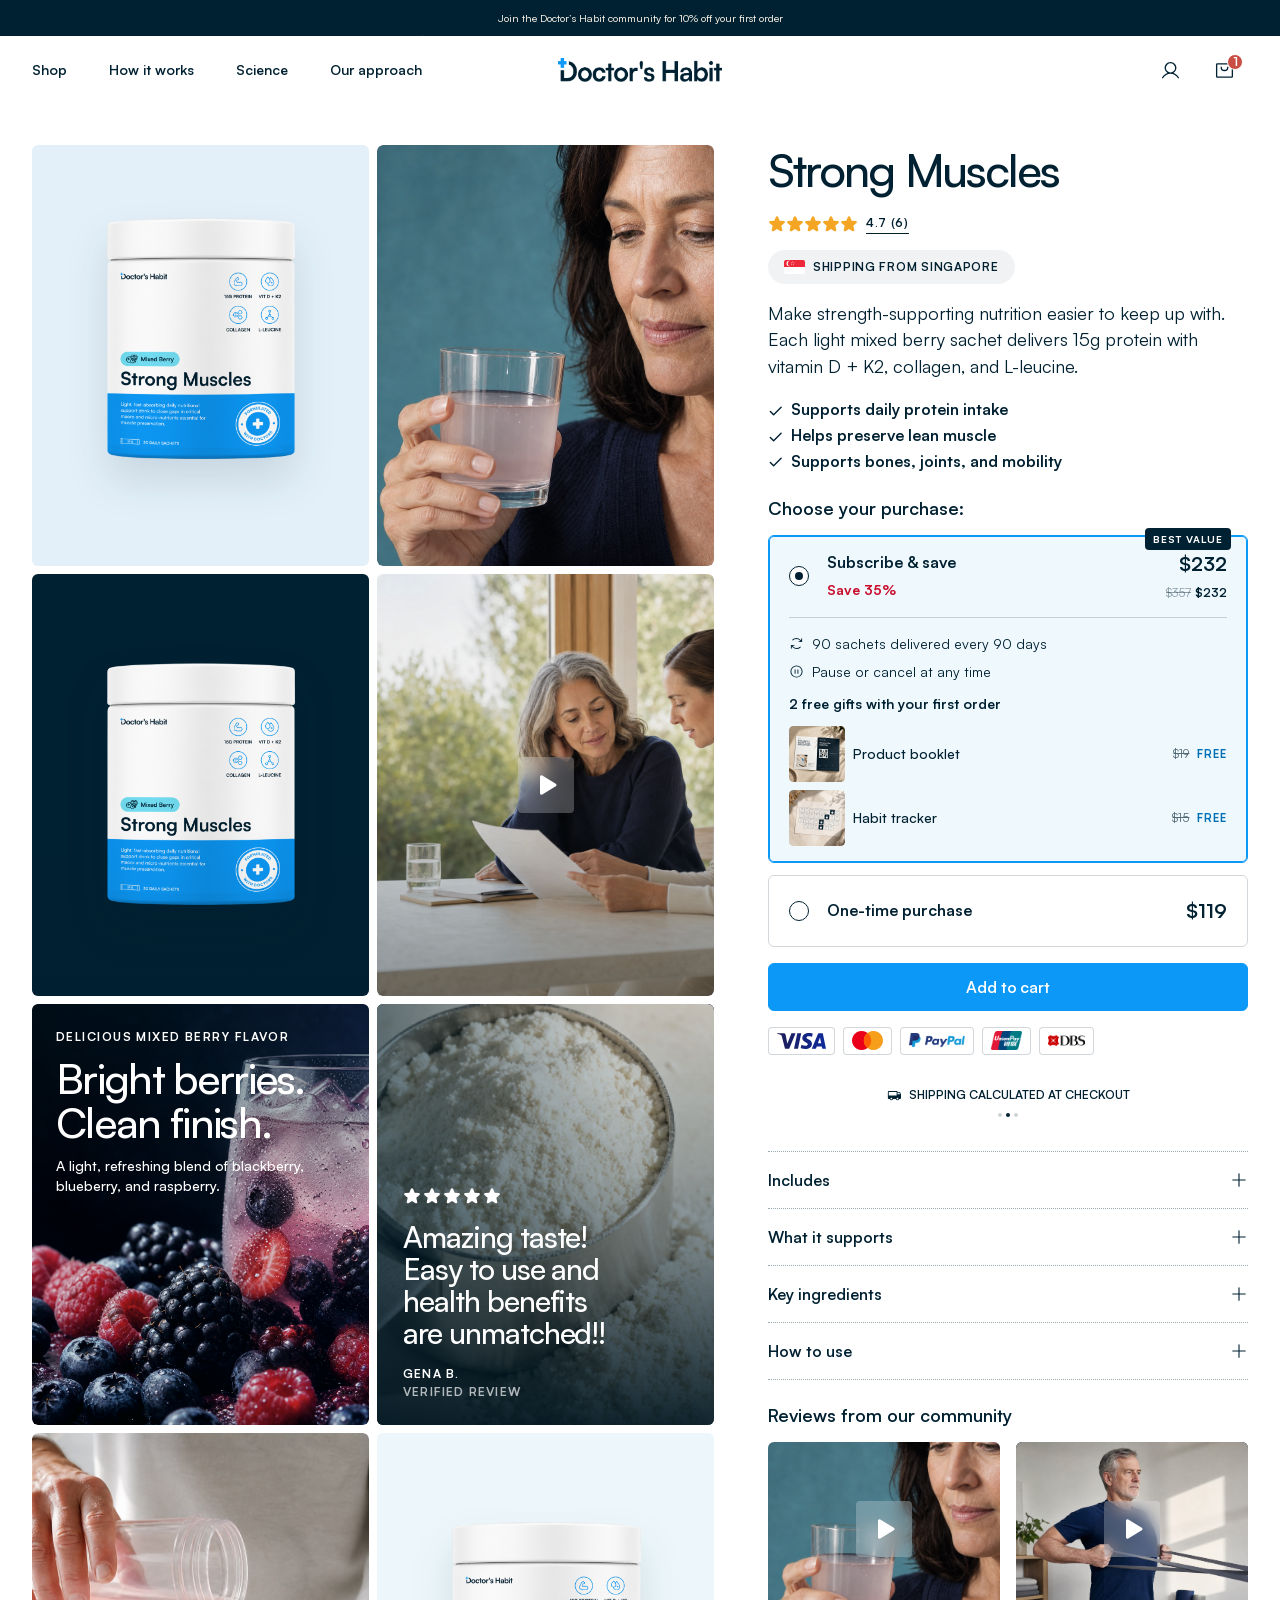
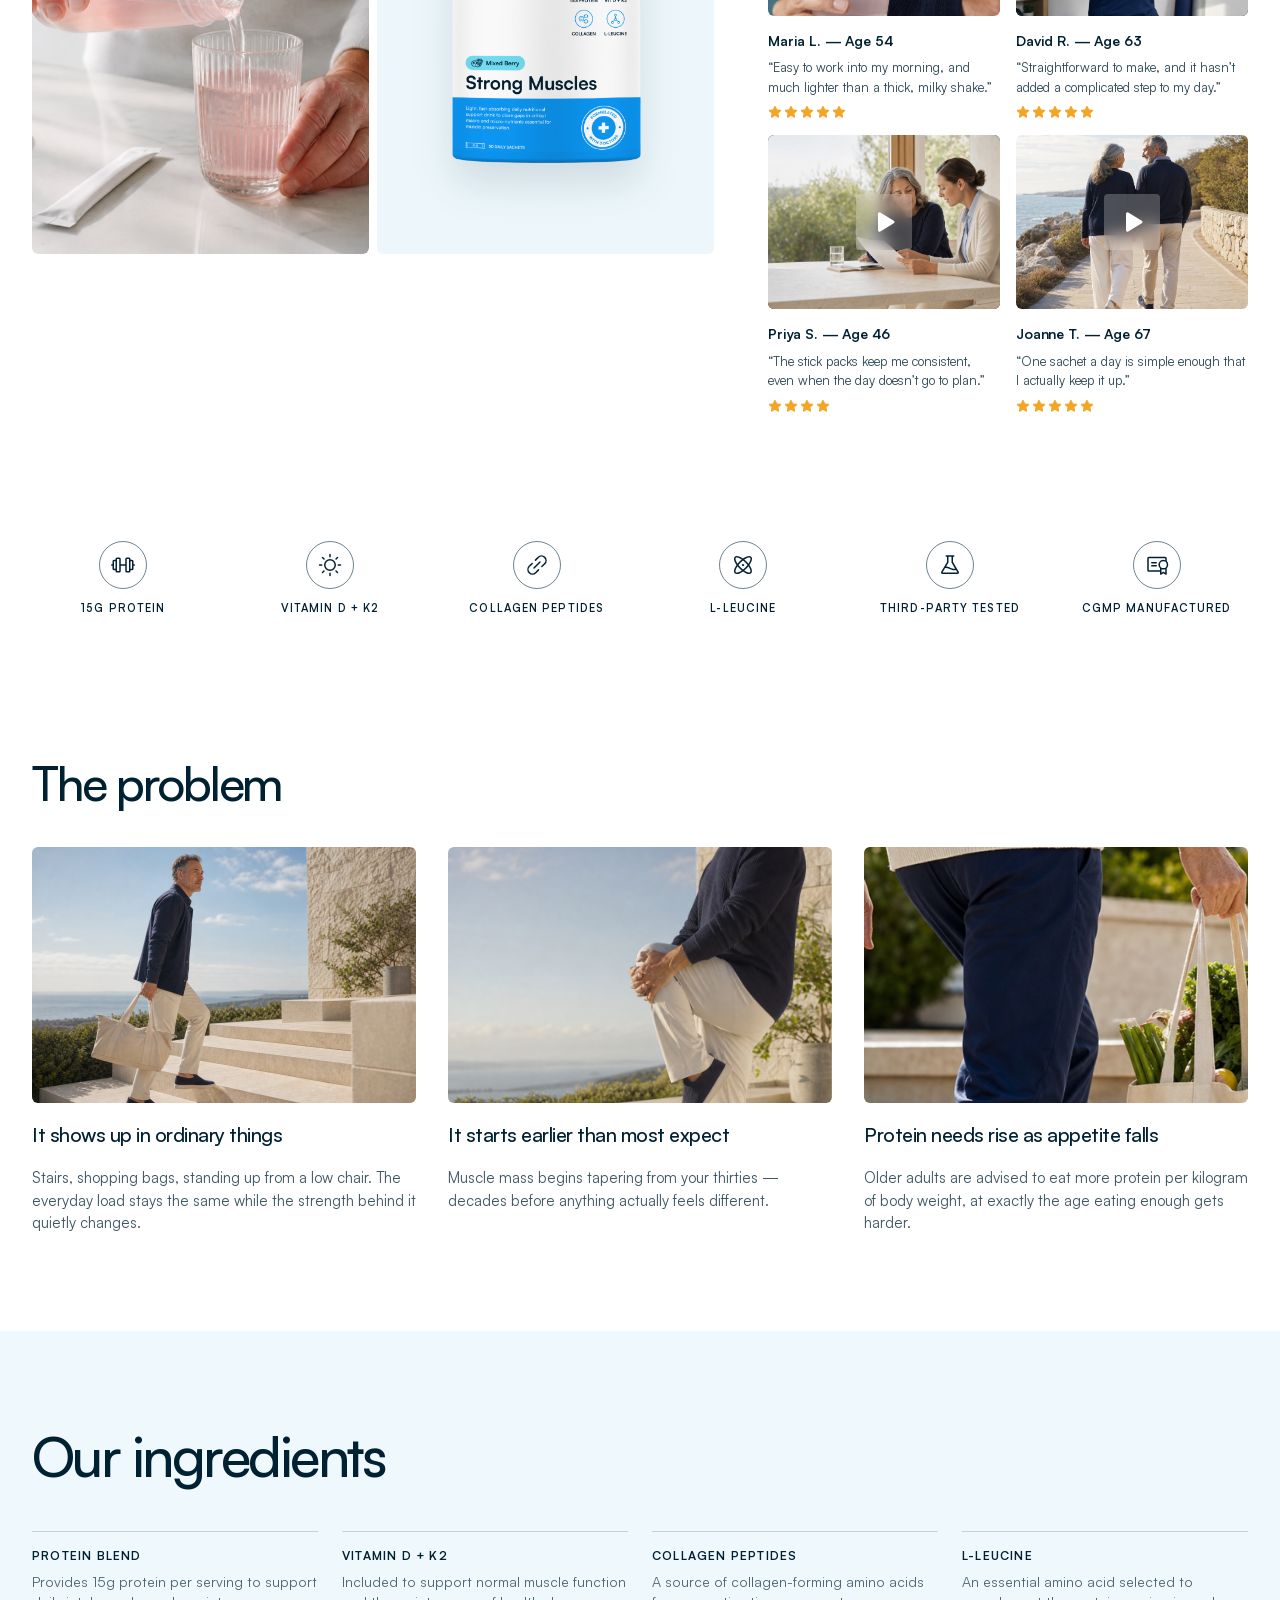
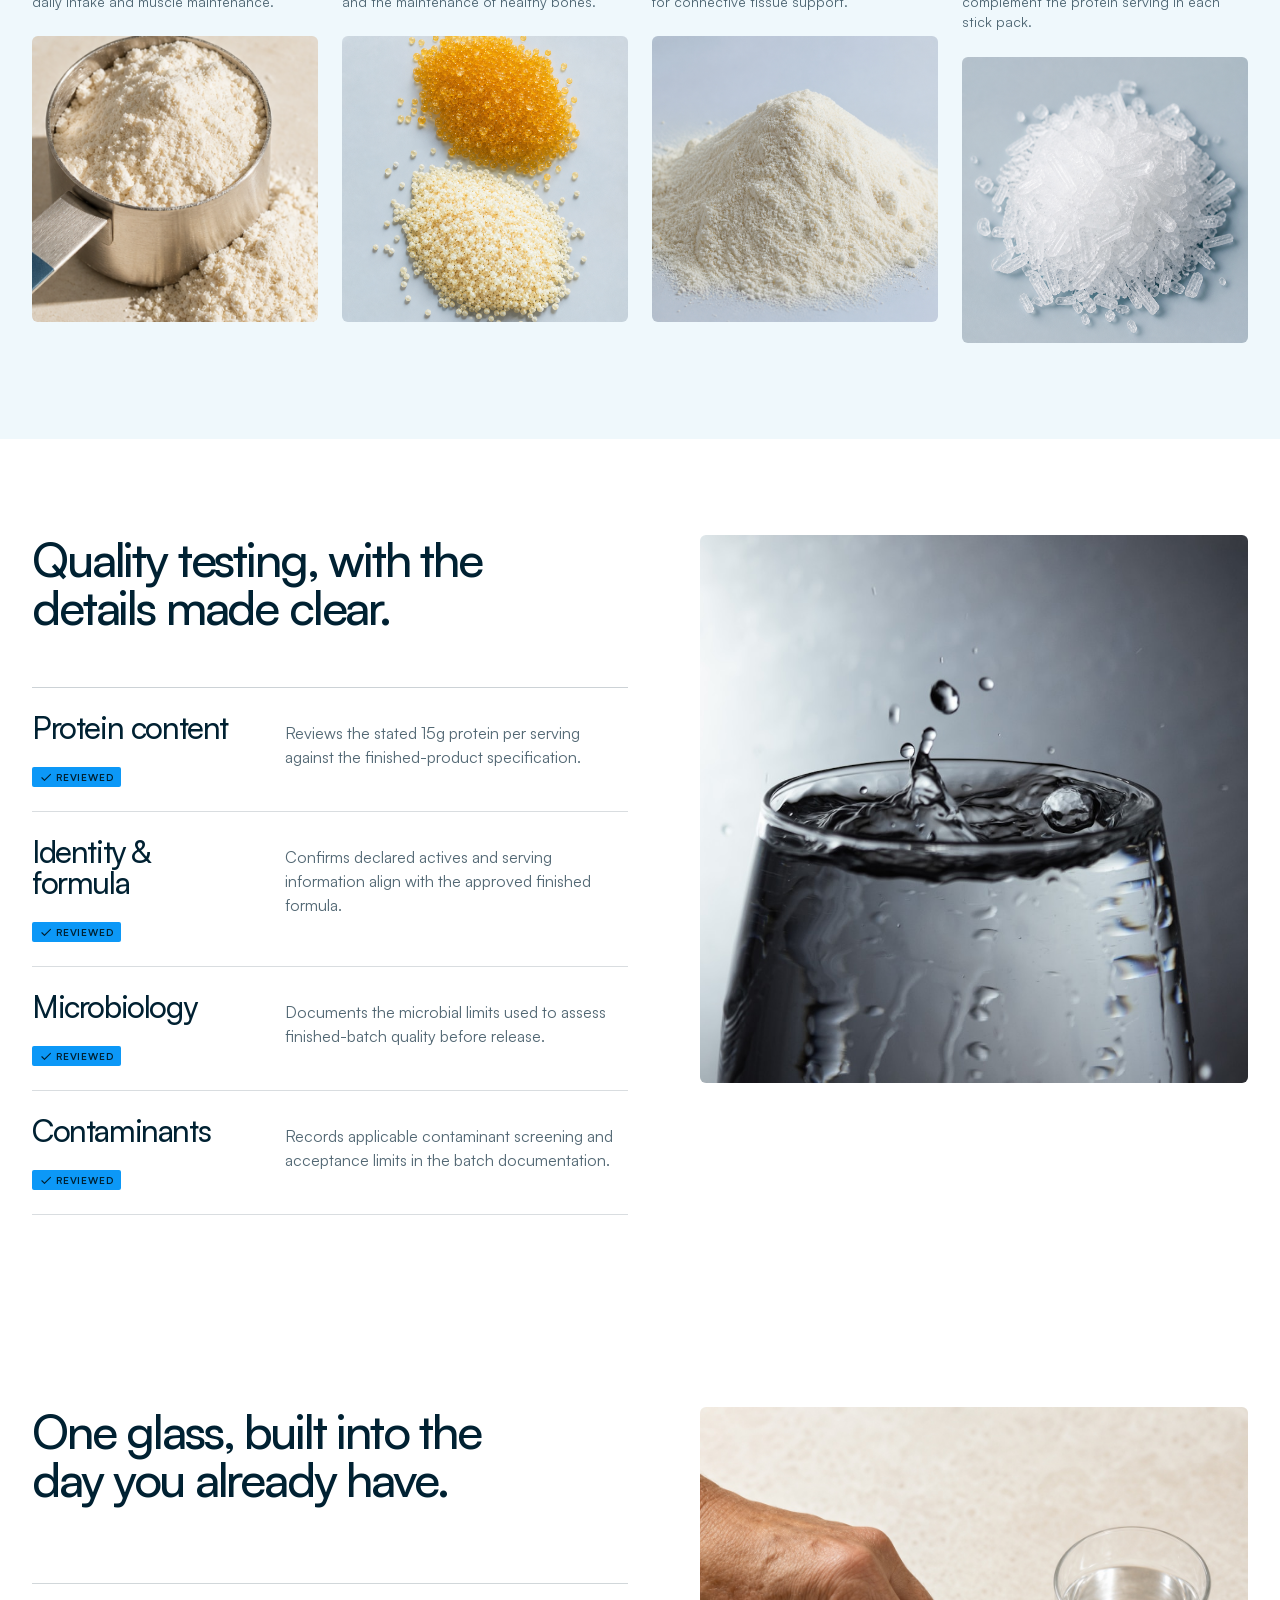
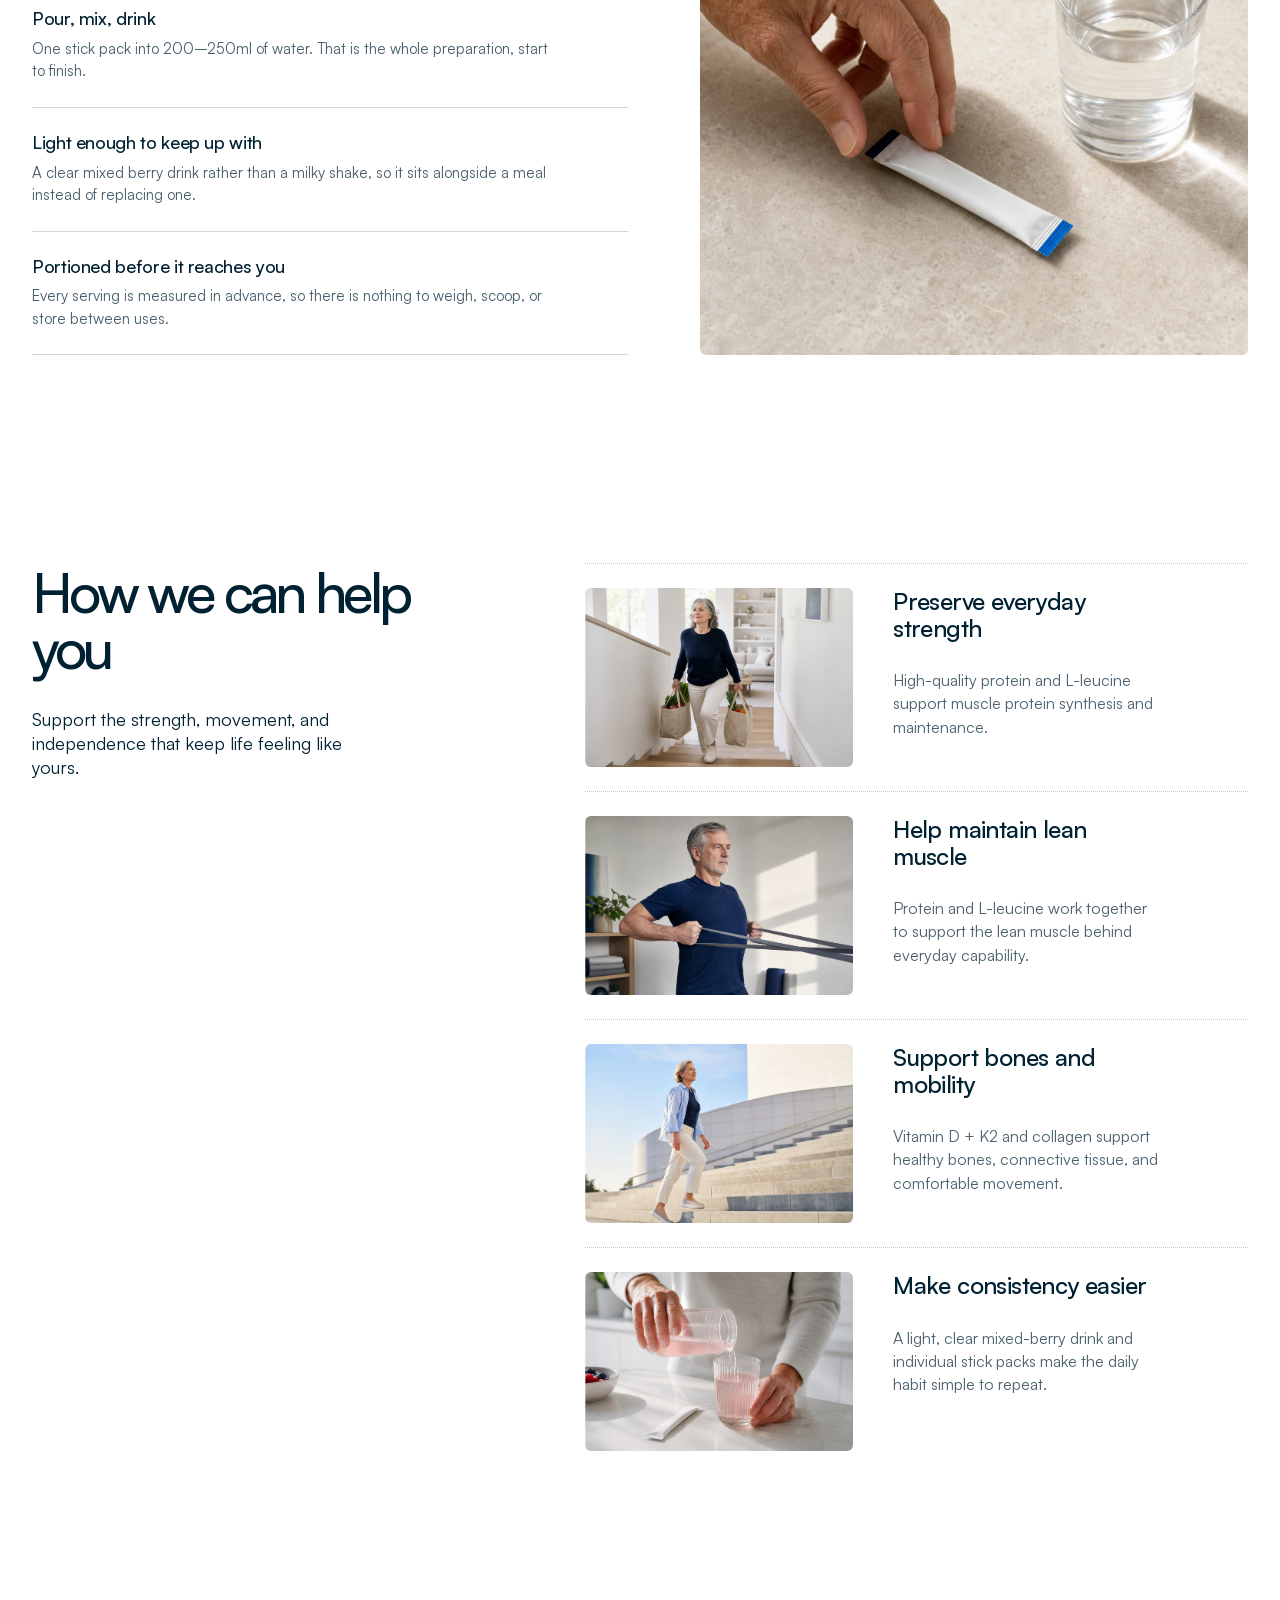
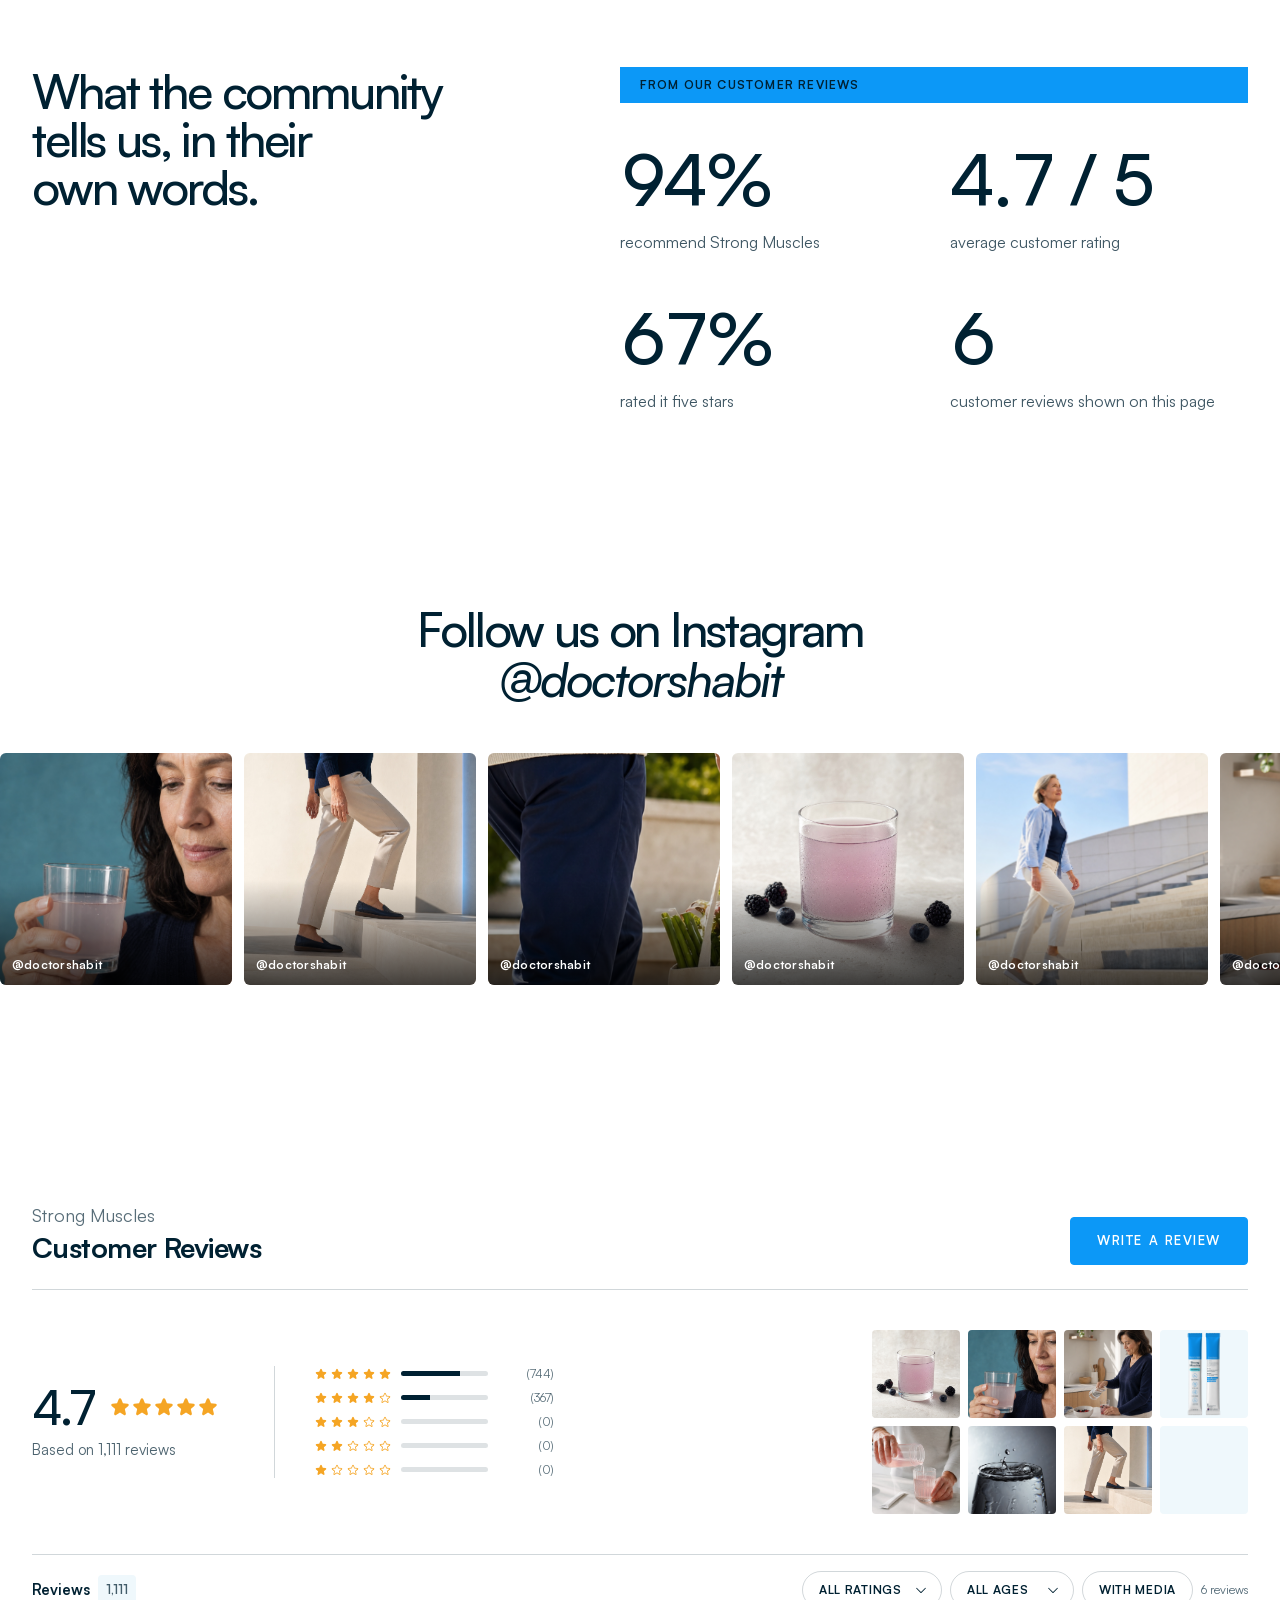
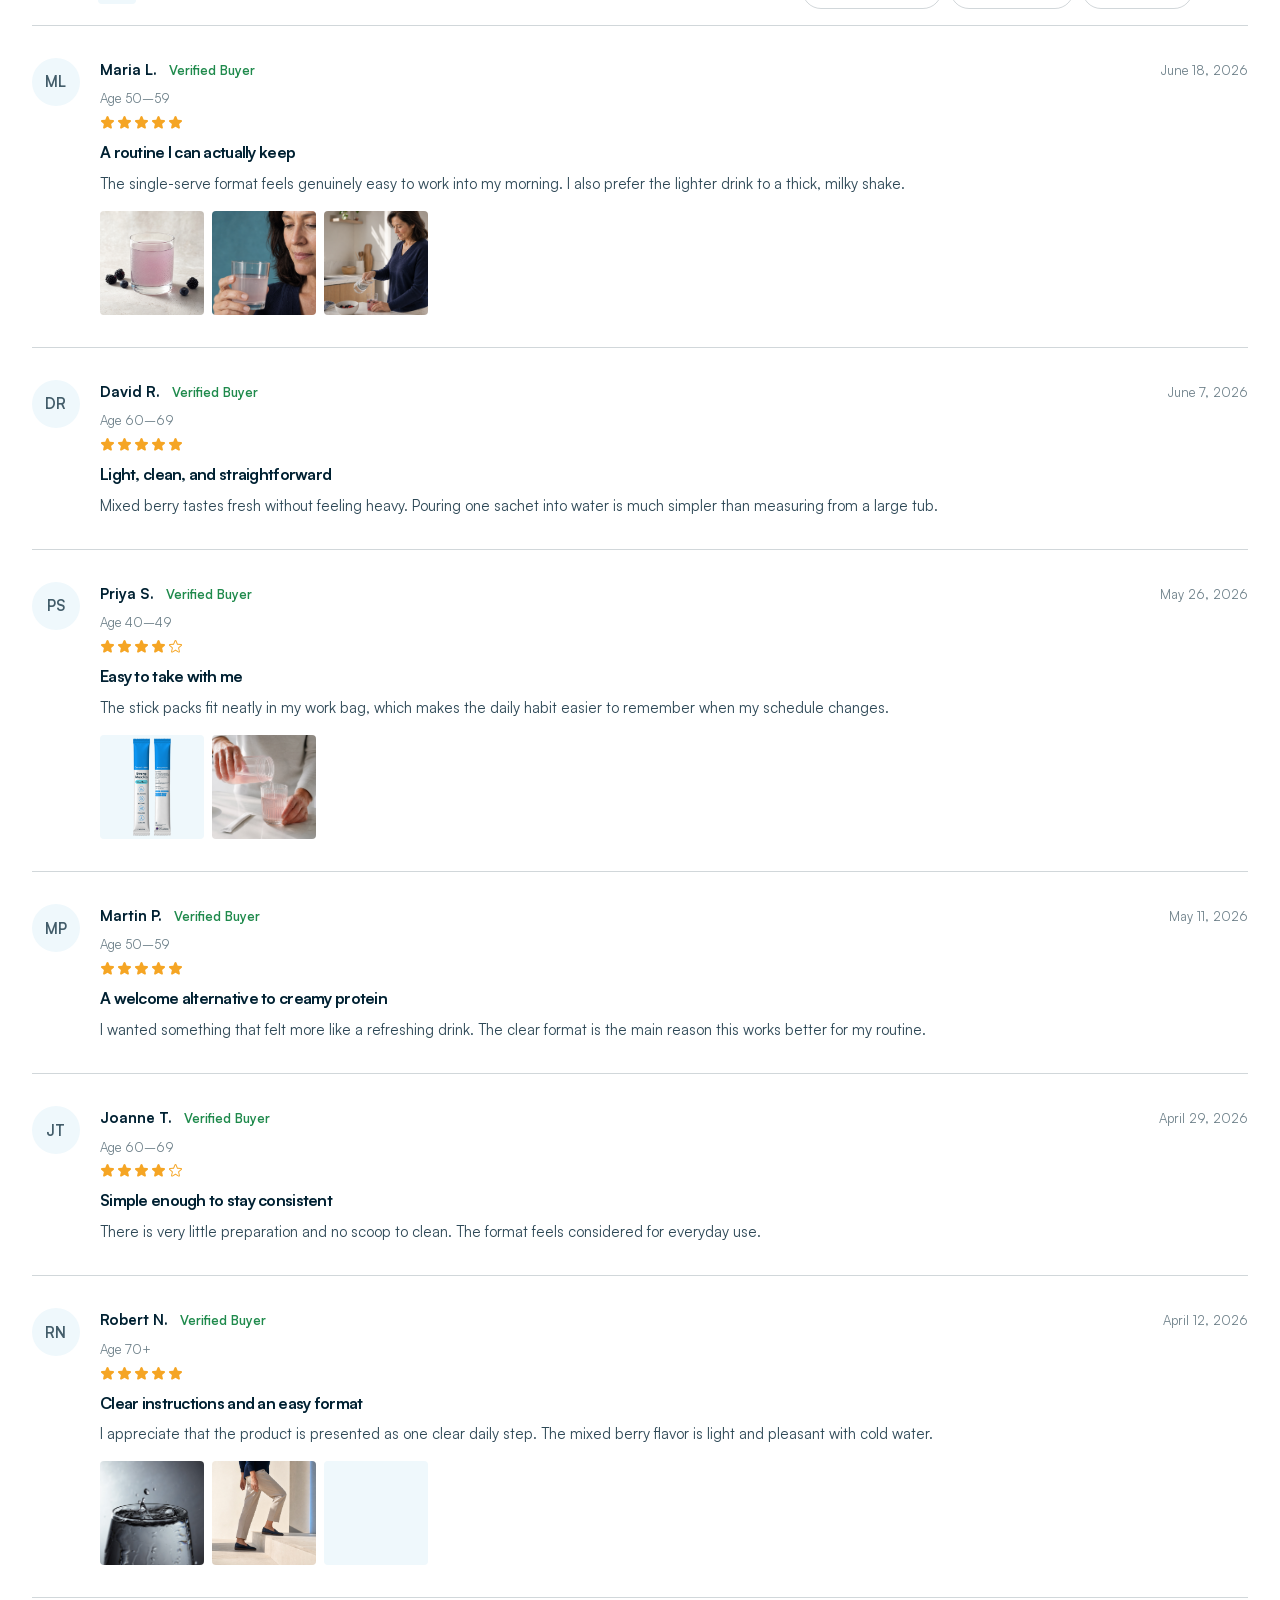
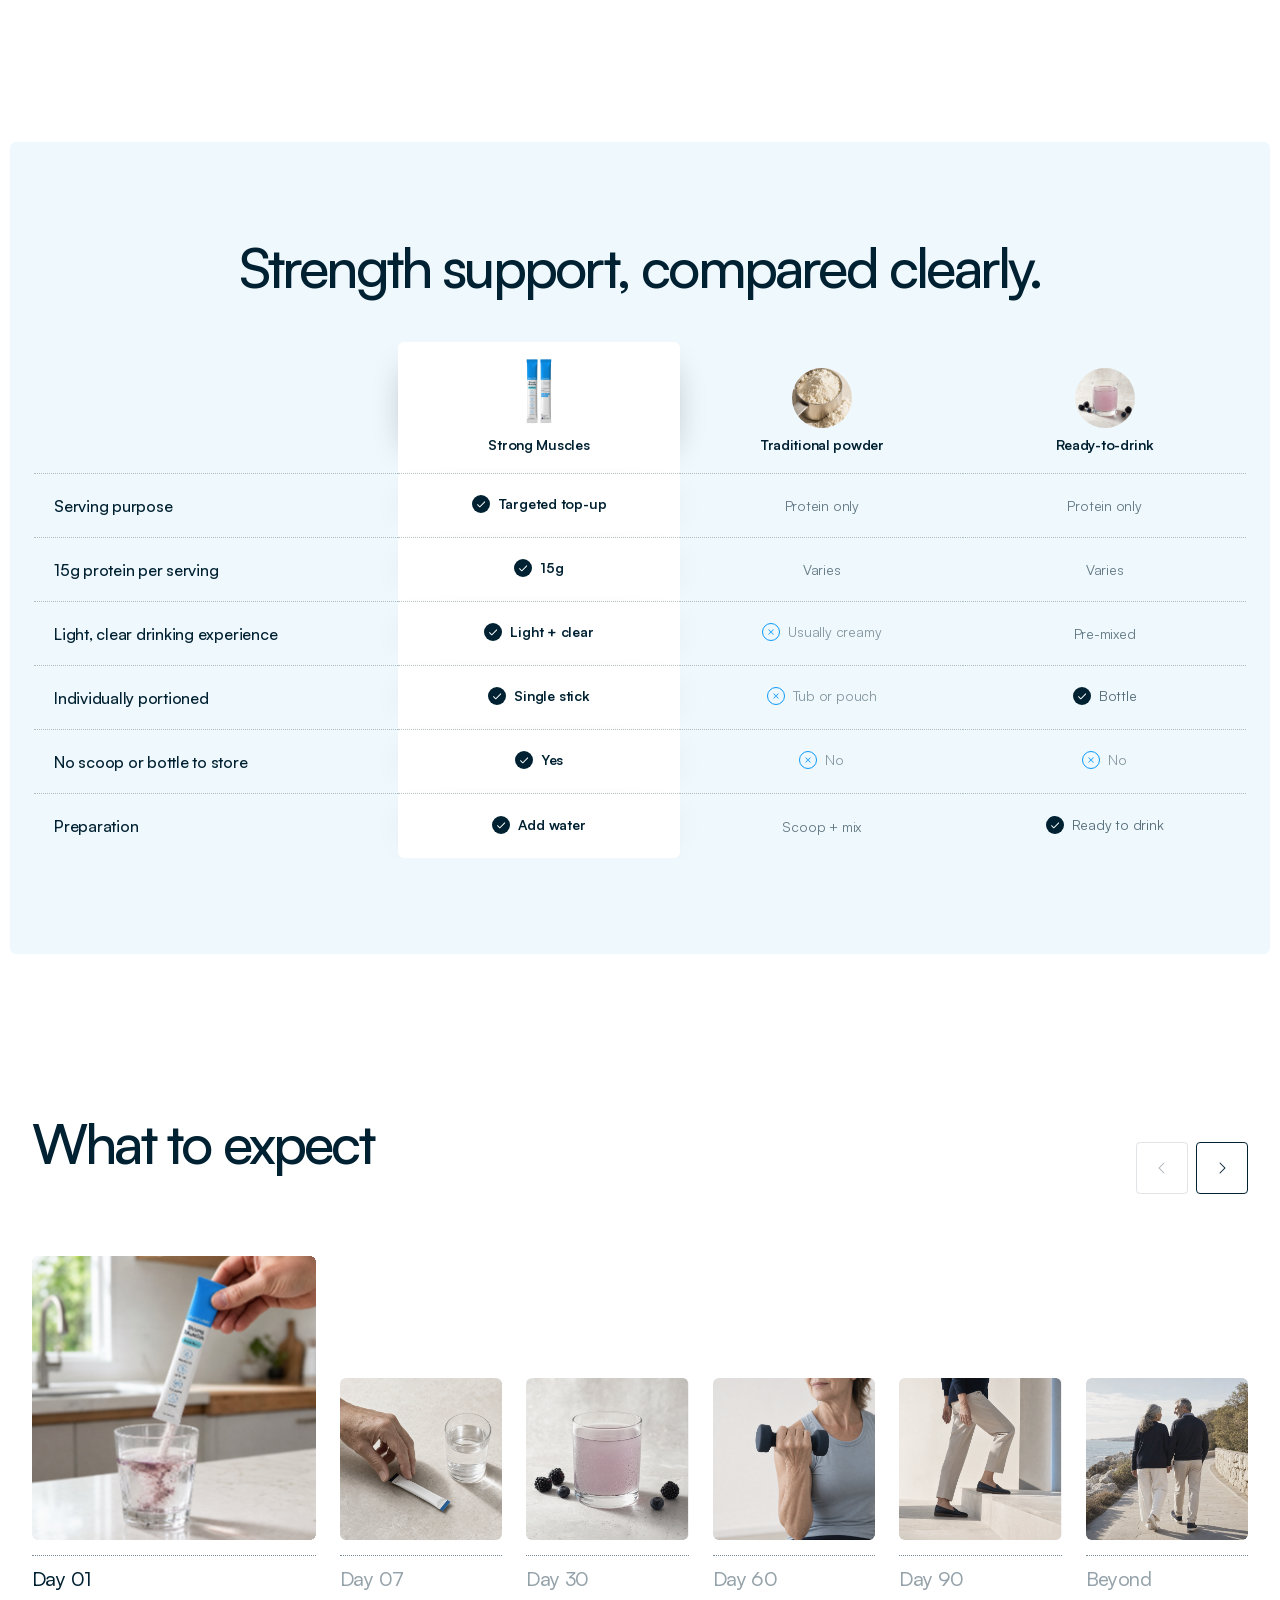
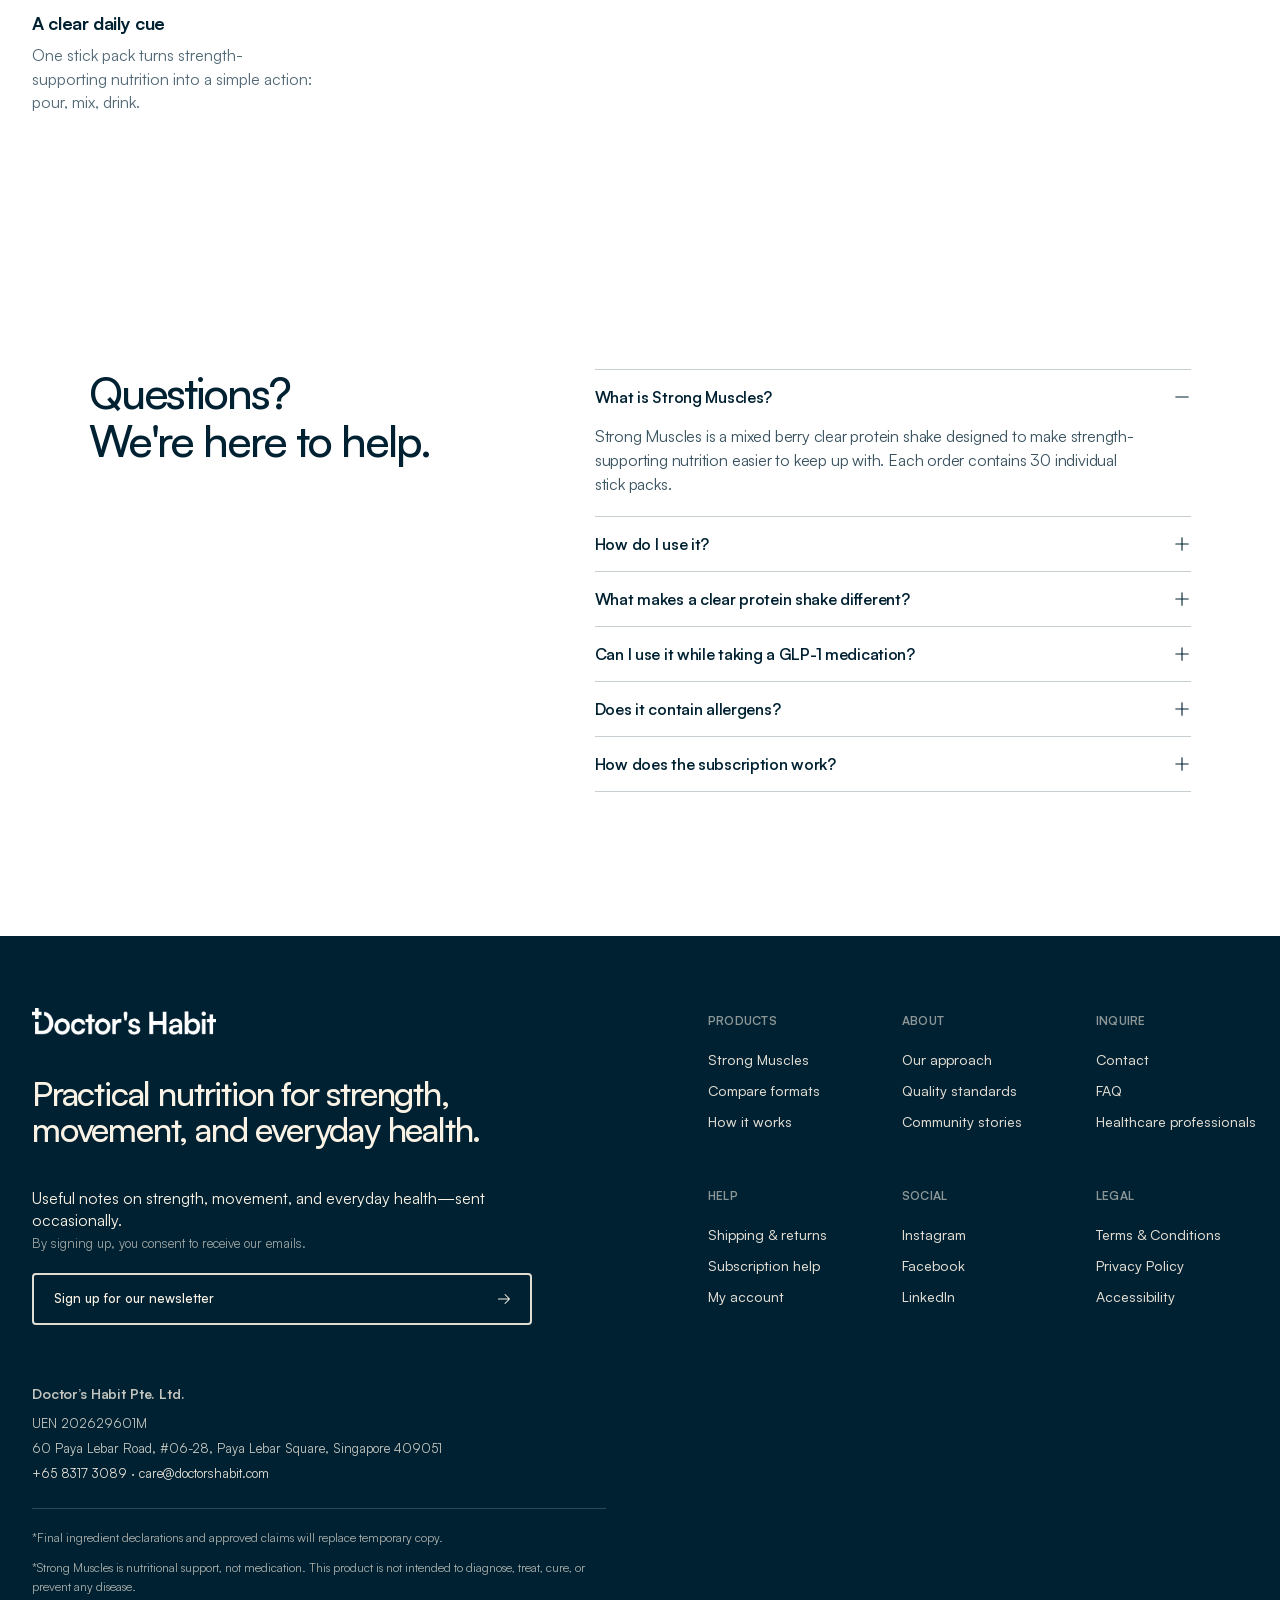
==== commit a7dbd8f9: "Restore noindex meta and robots.txt on the preview" ====
--- a/index.html
+++ b/index.html
@@ -1,6 +1,7 @@
 <!doctype html>
 <html lang="en">
   <head>
+    <meta name="robots" content="noindex, nofollow, noarchive" />
     <meta charset="UTF-8" />
     <meta name="viewport" content="width=device-width, initial-scale=1.0" />
     <meta
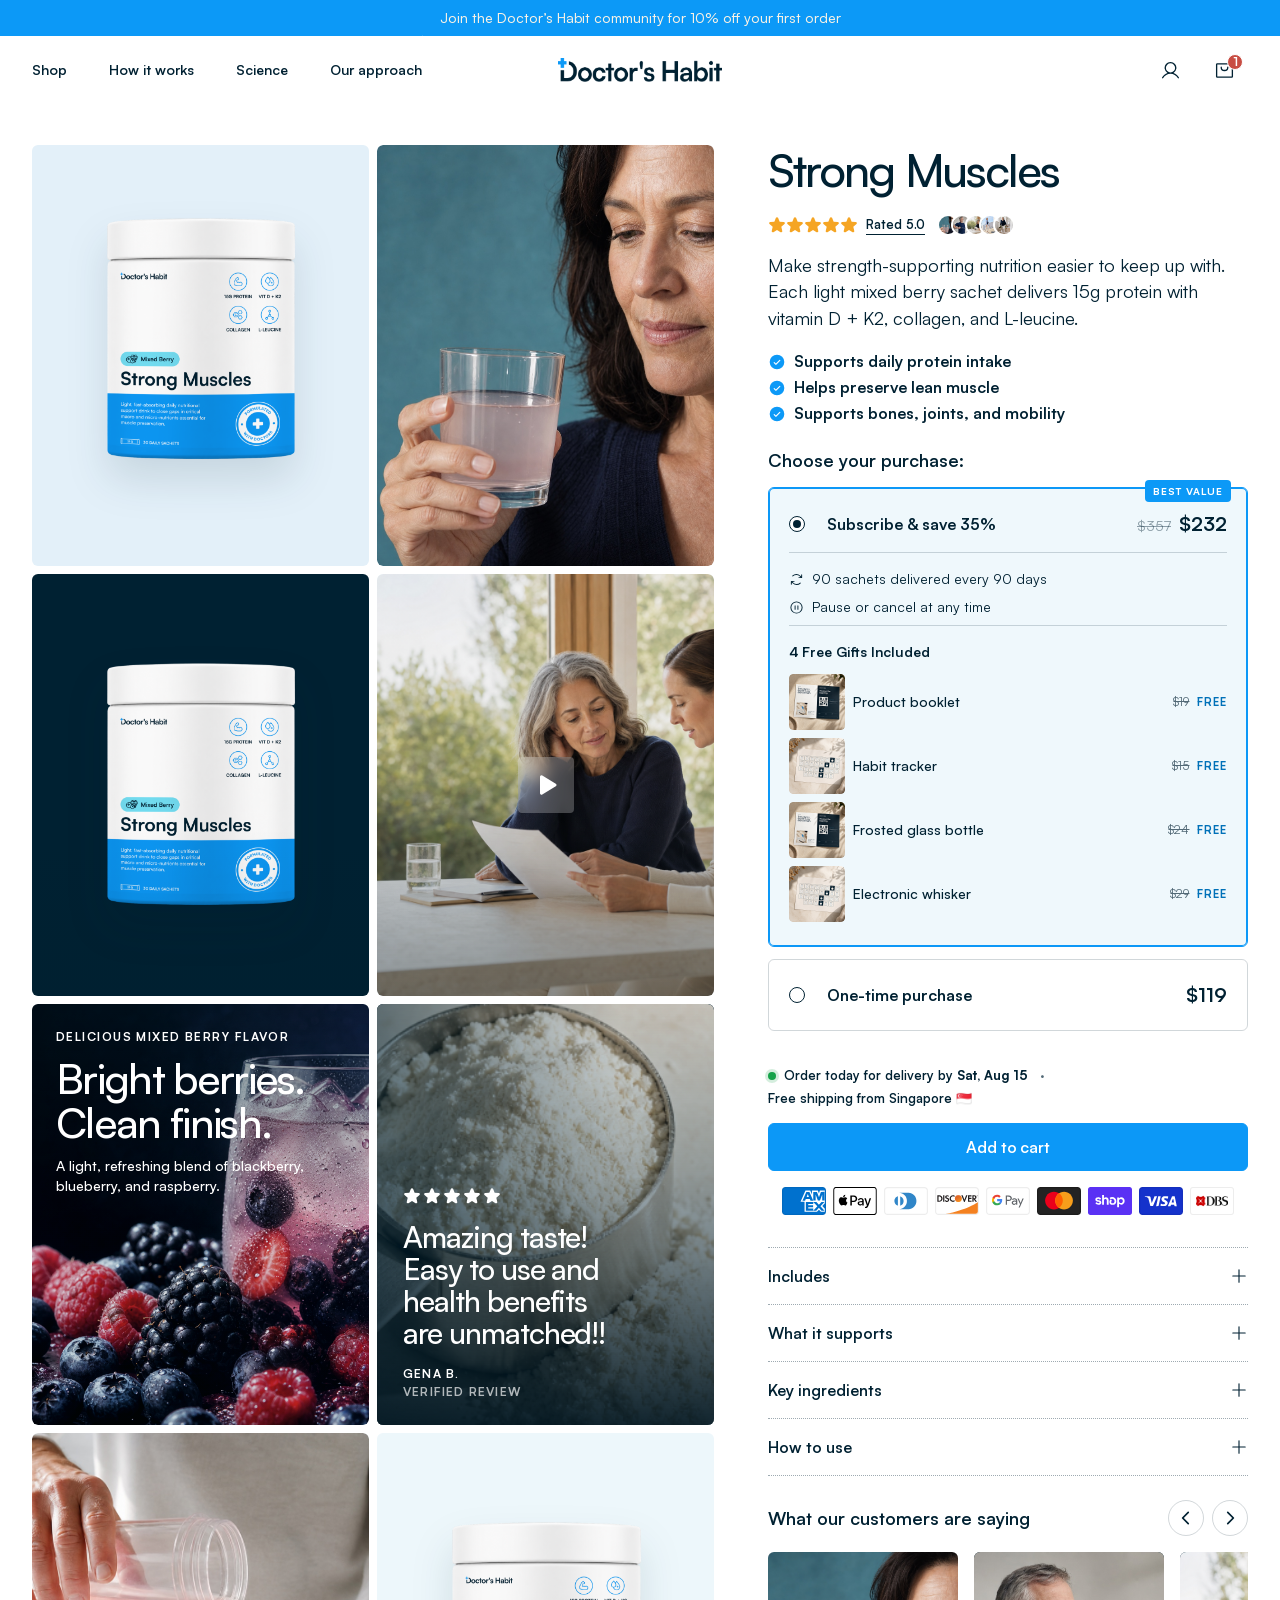
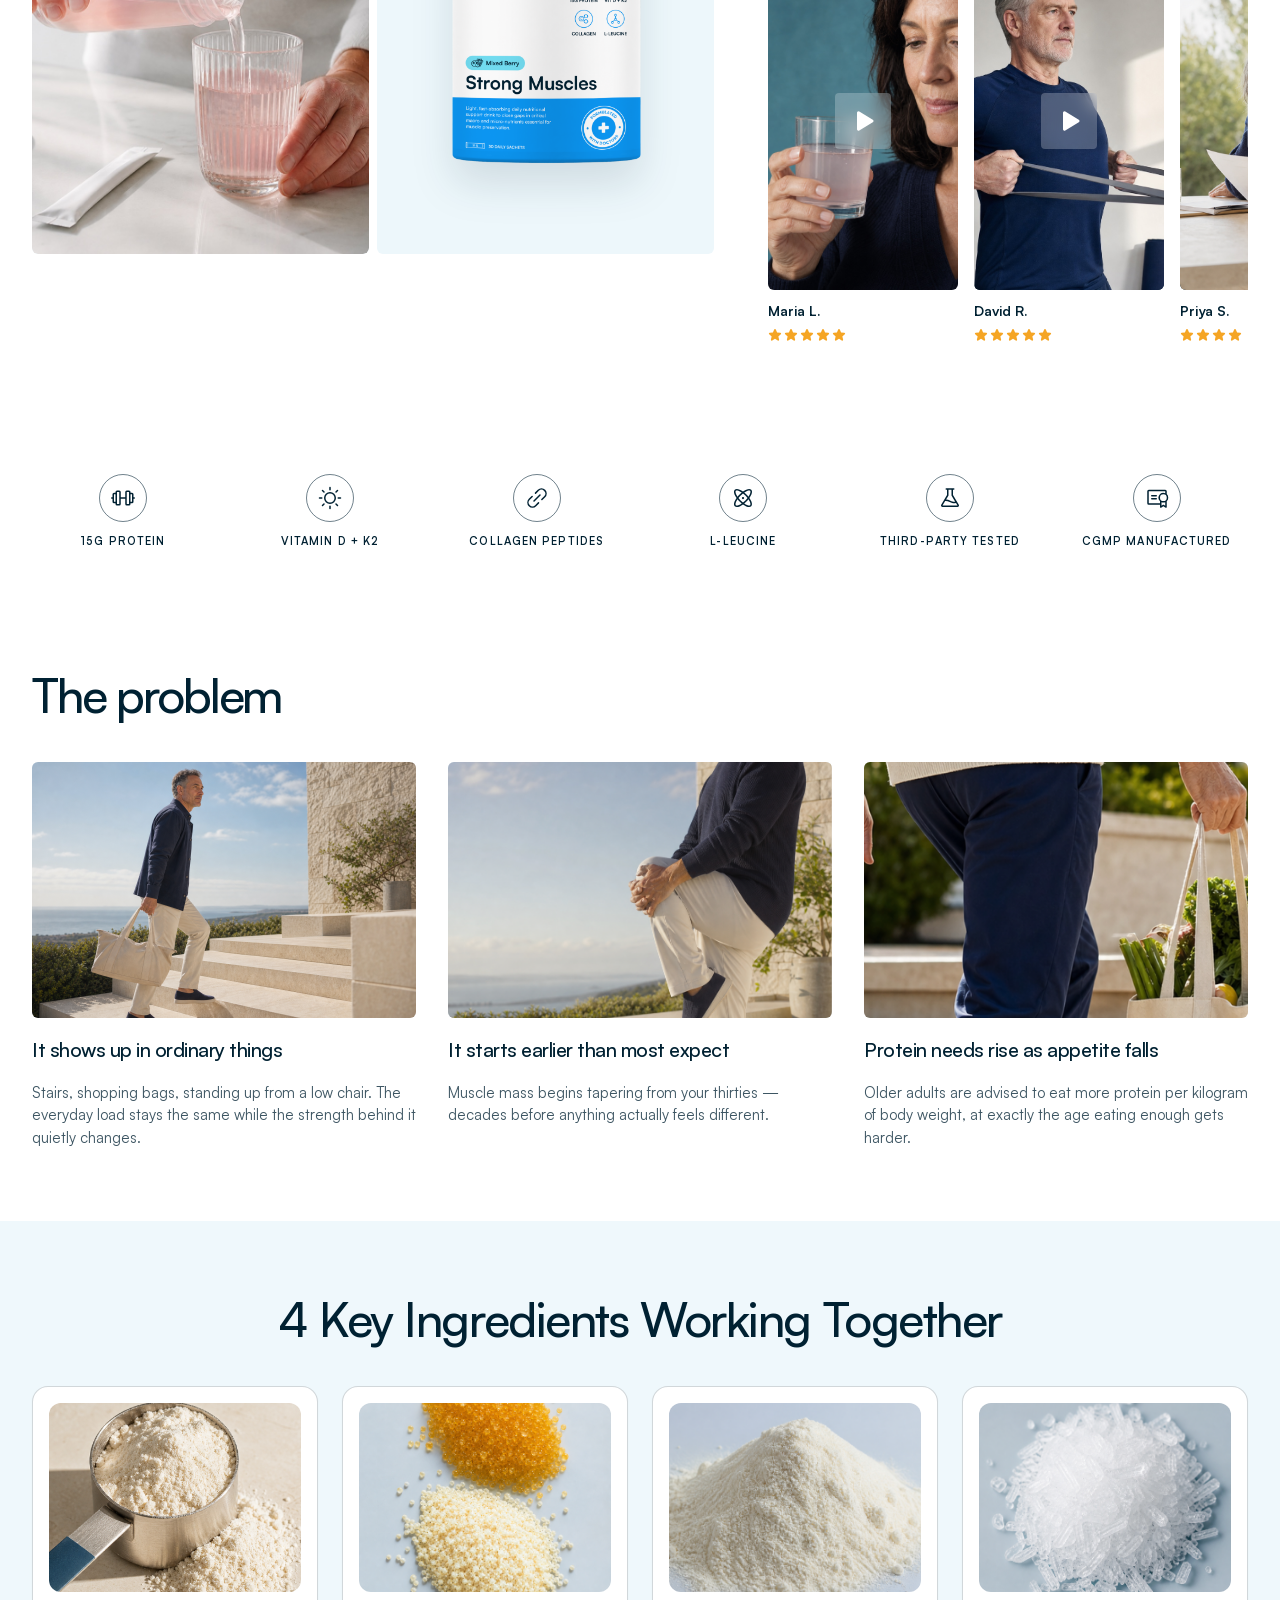
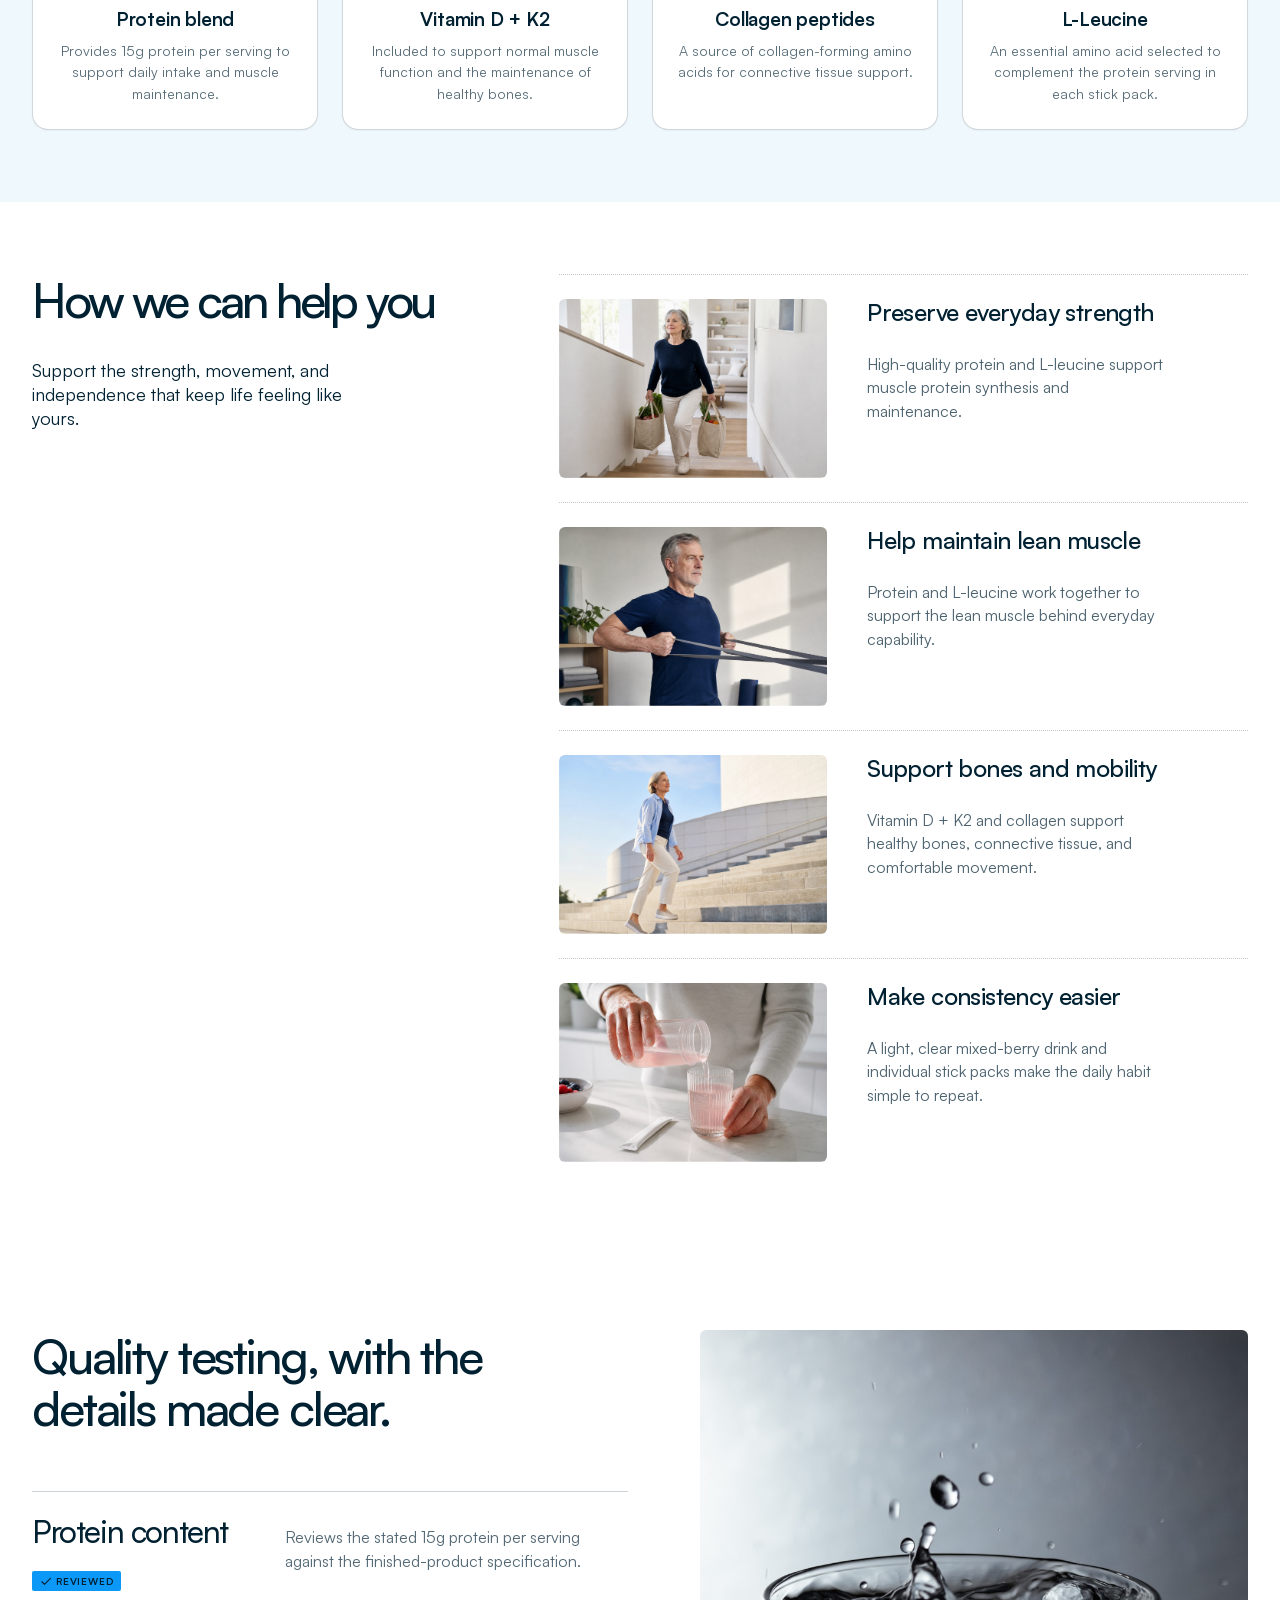
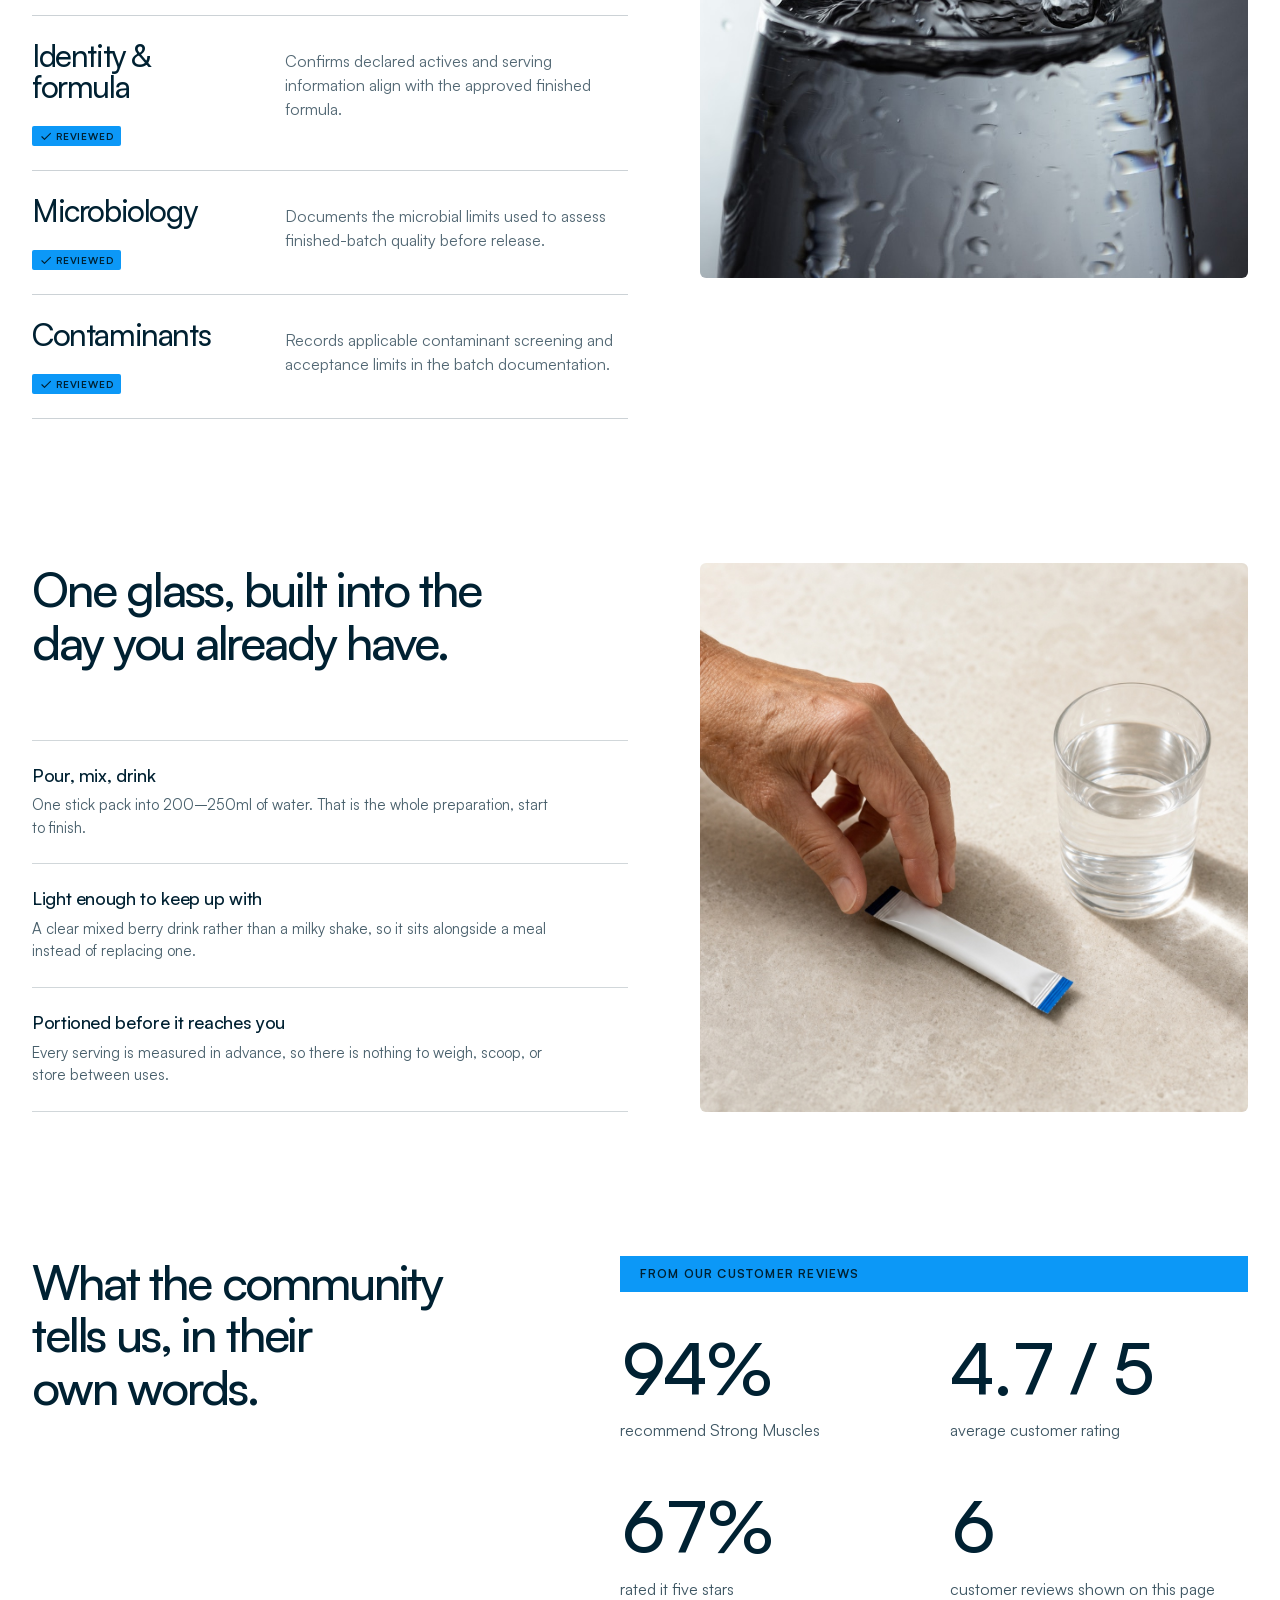
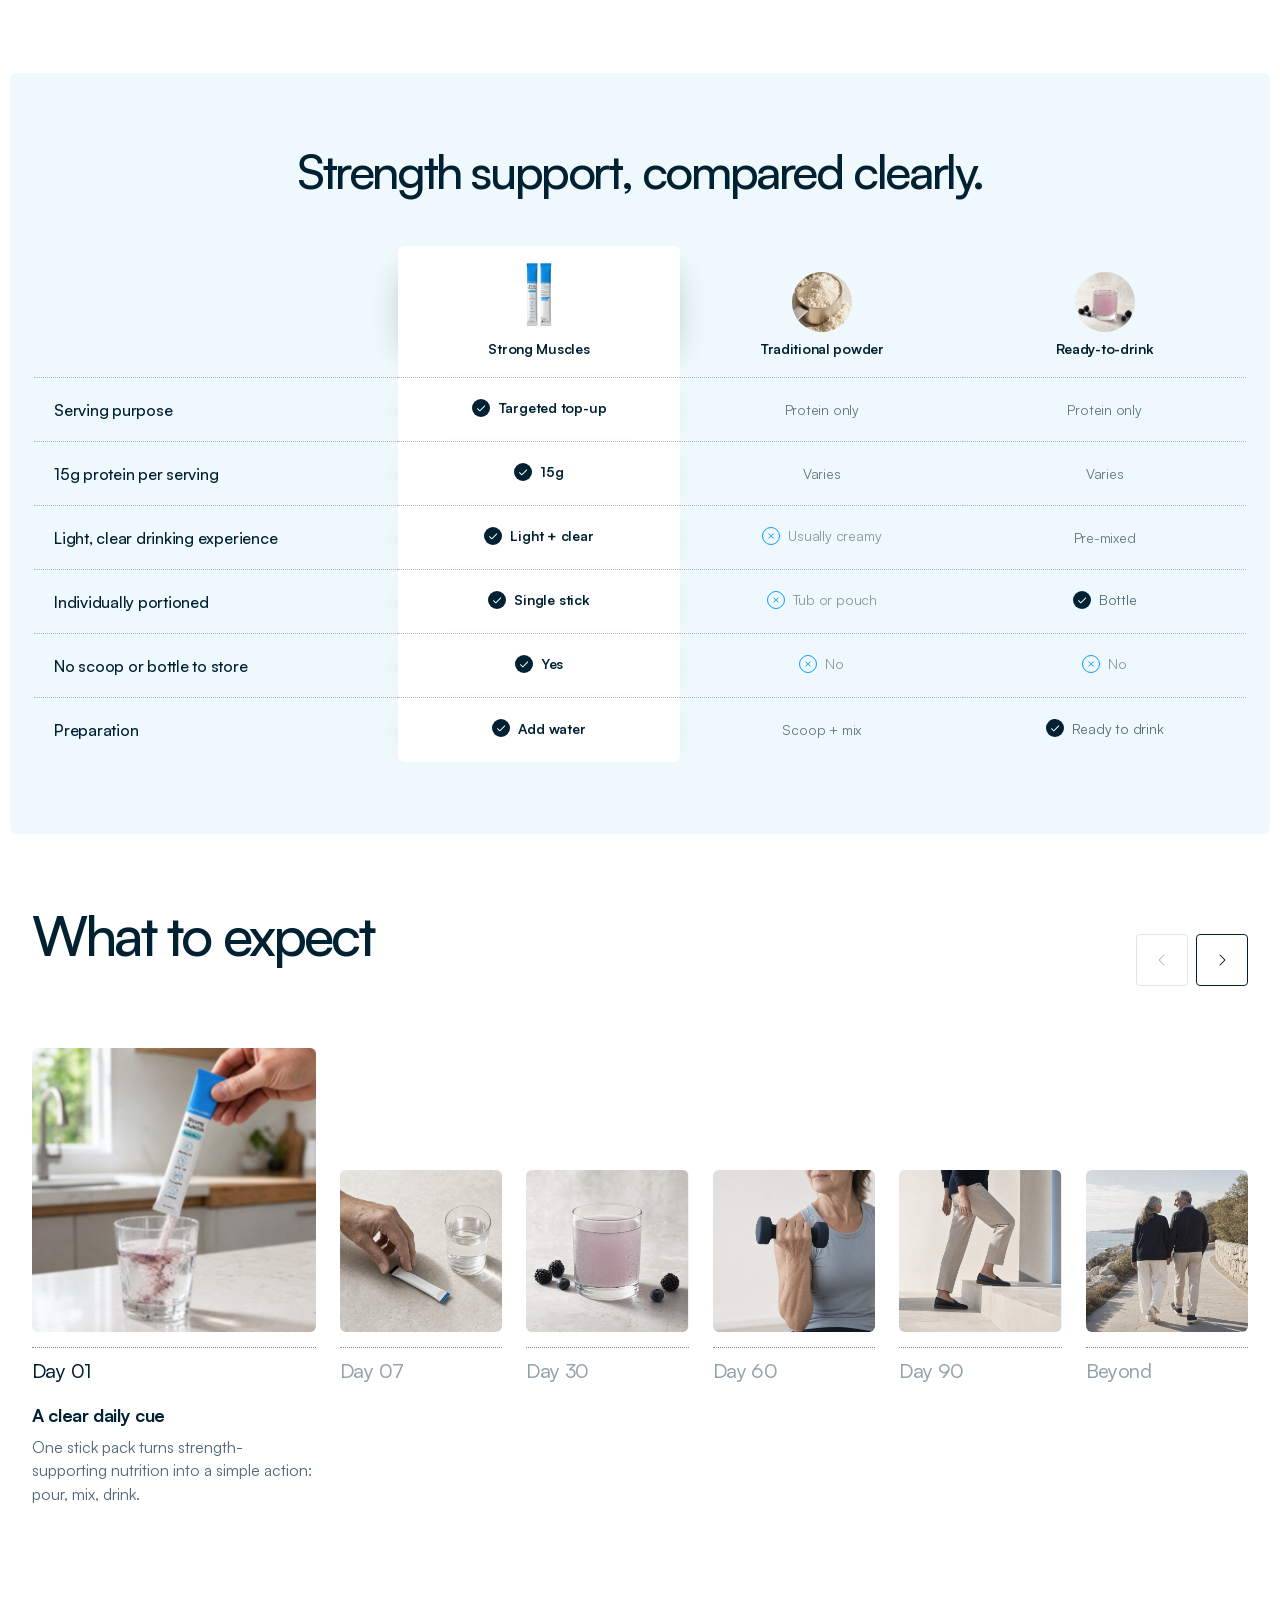
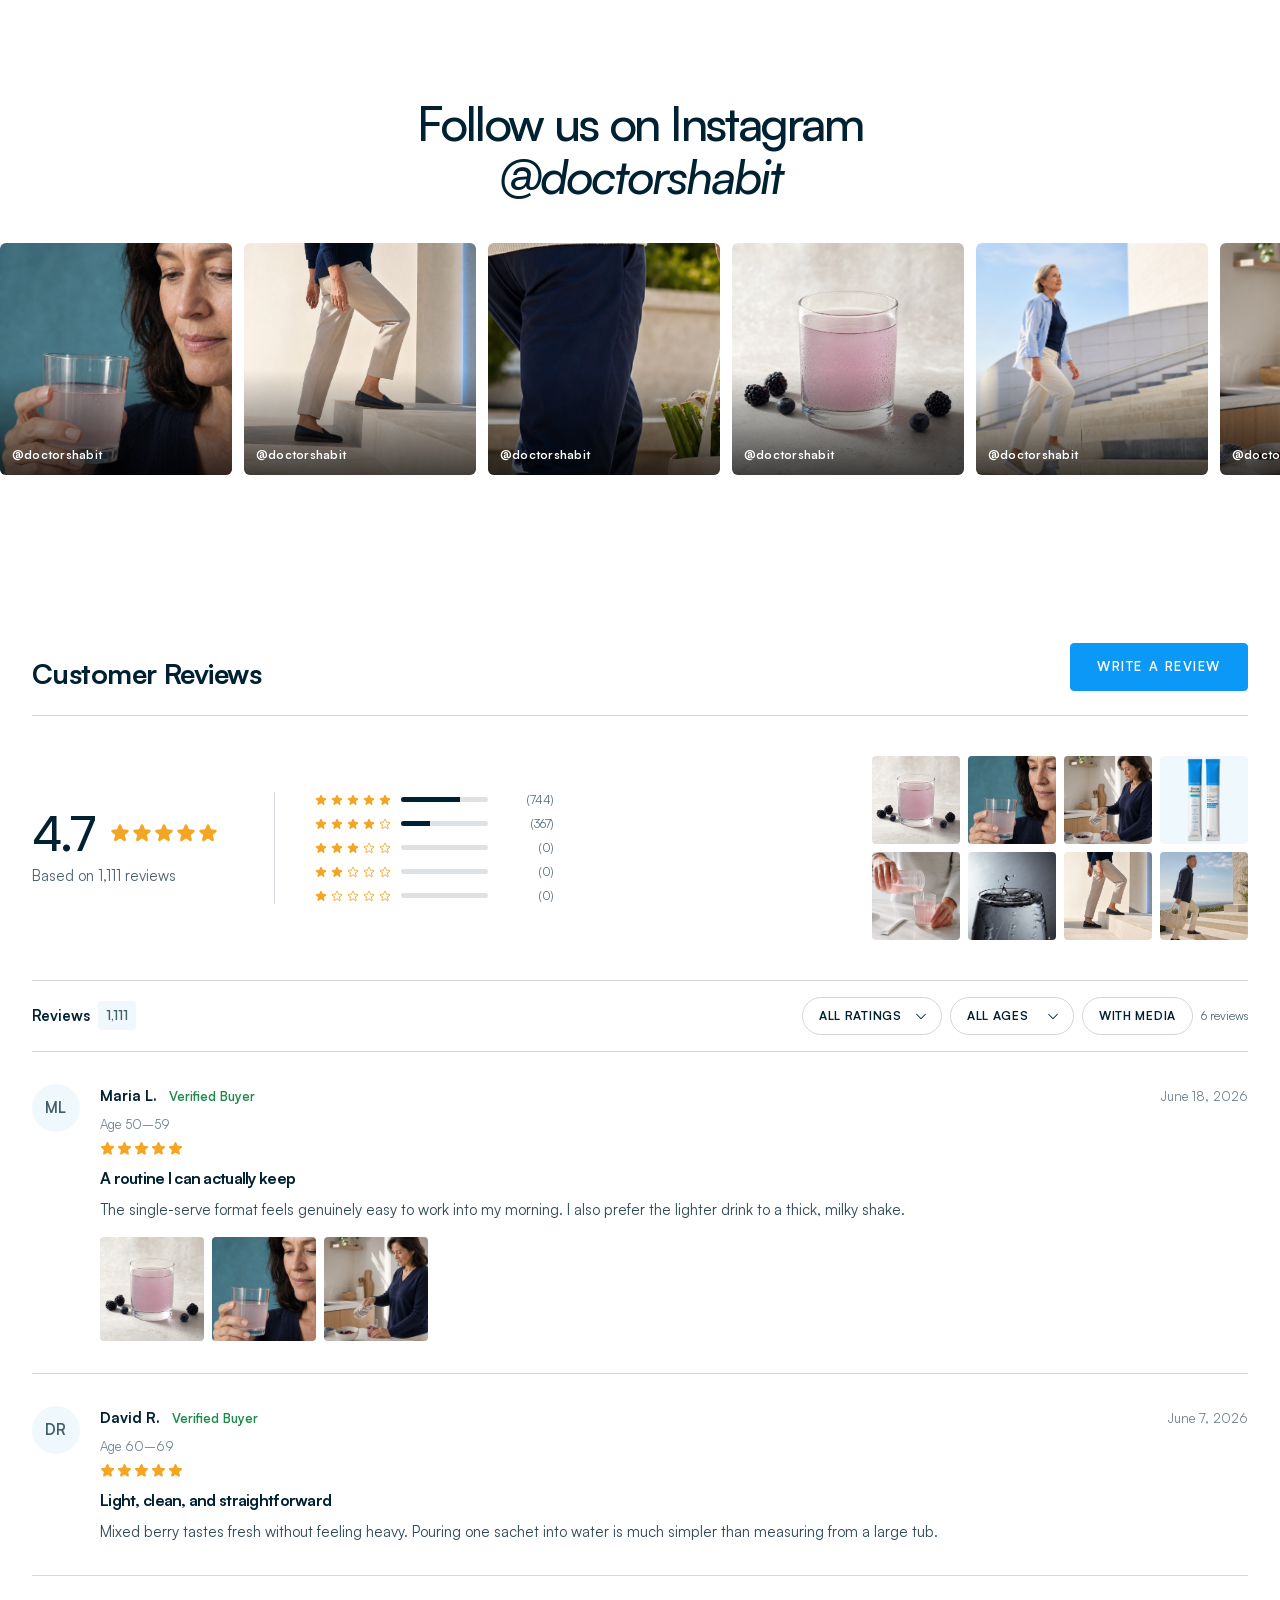
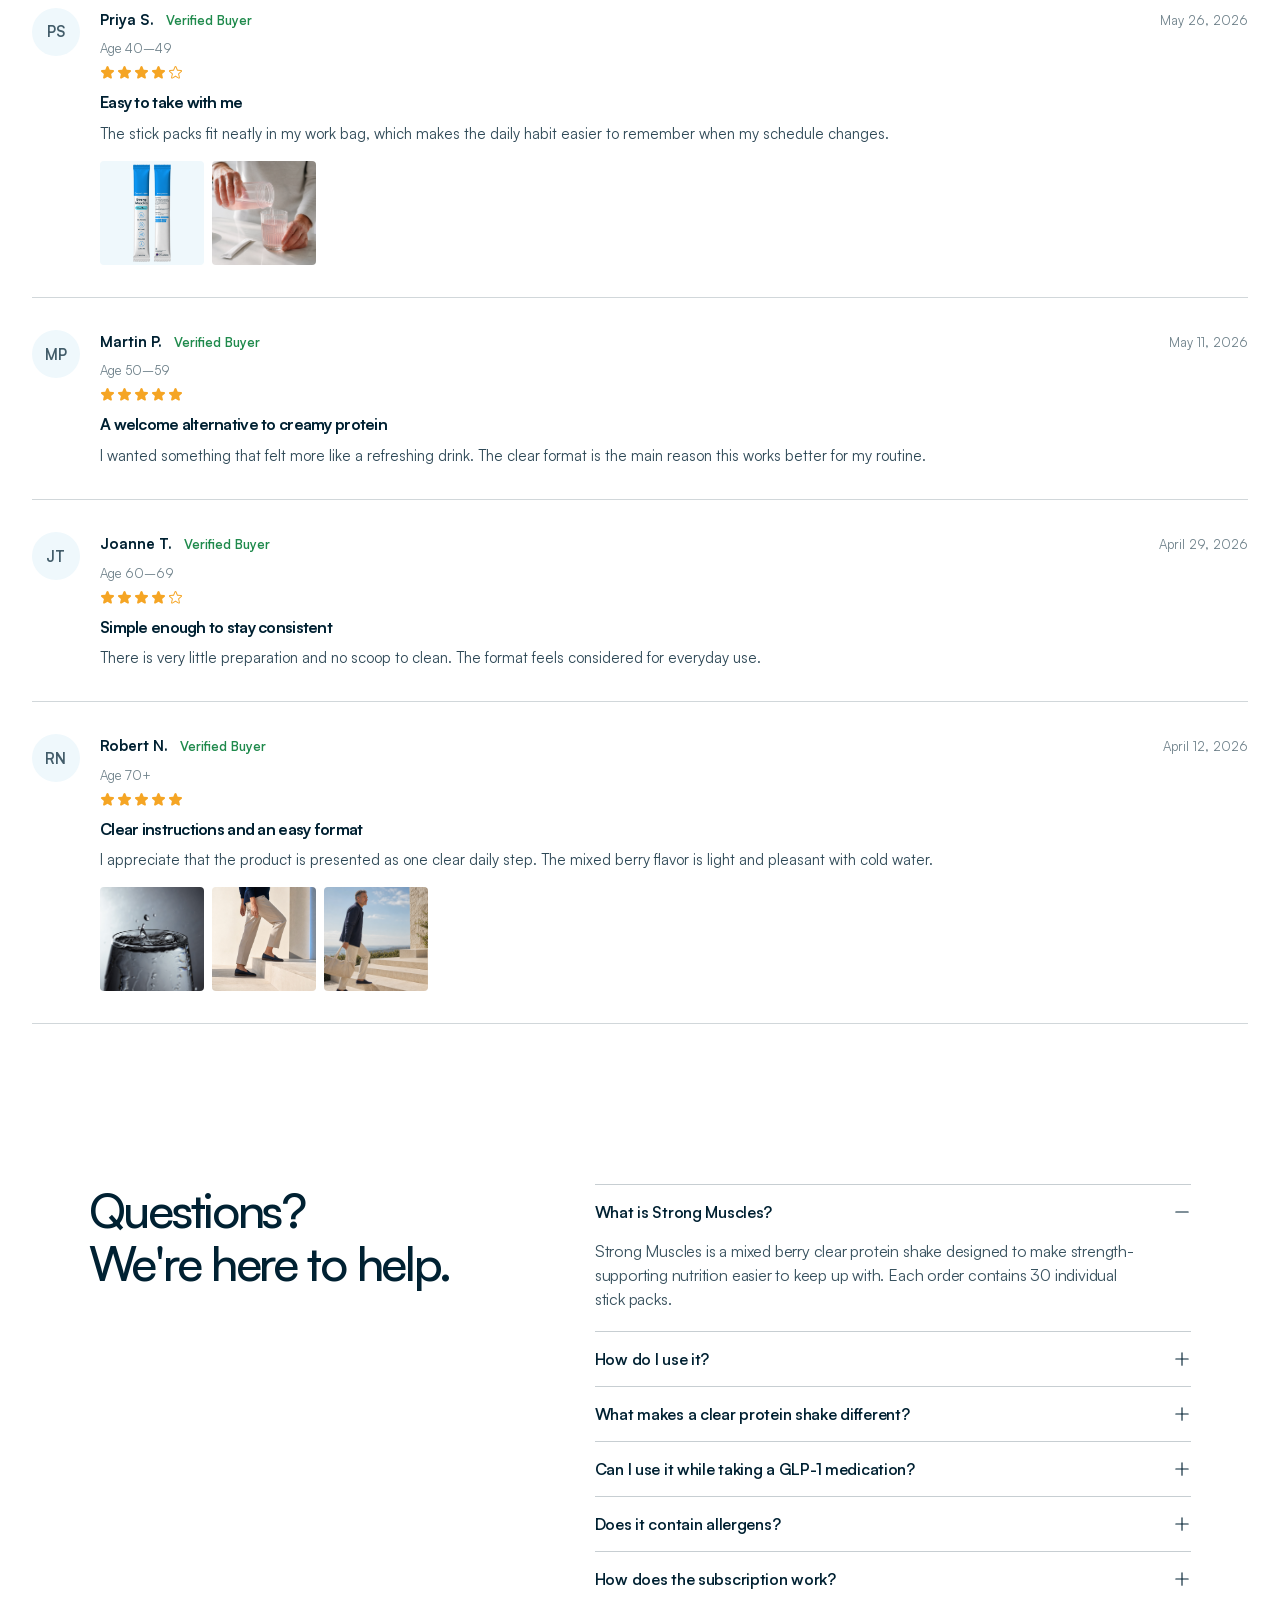
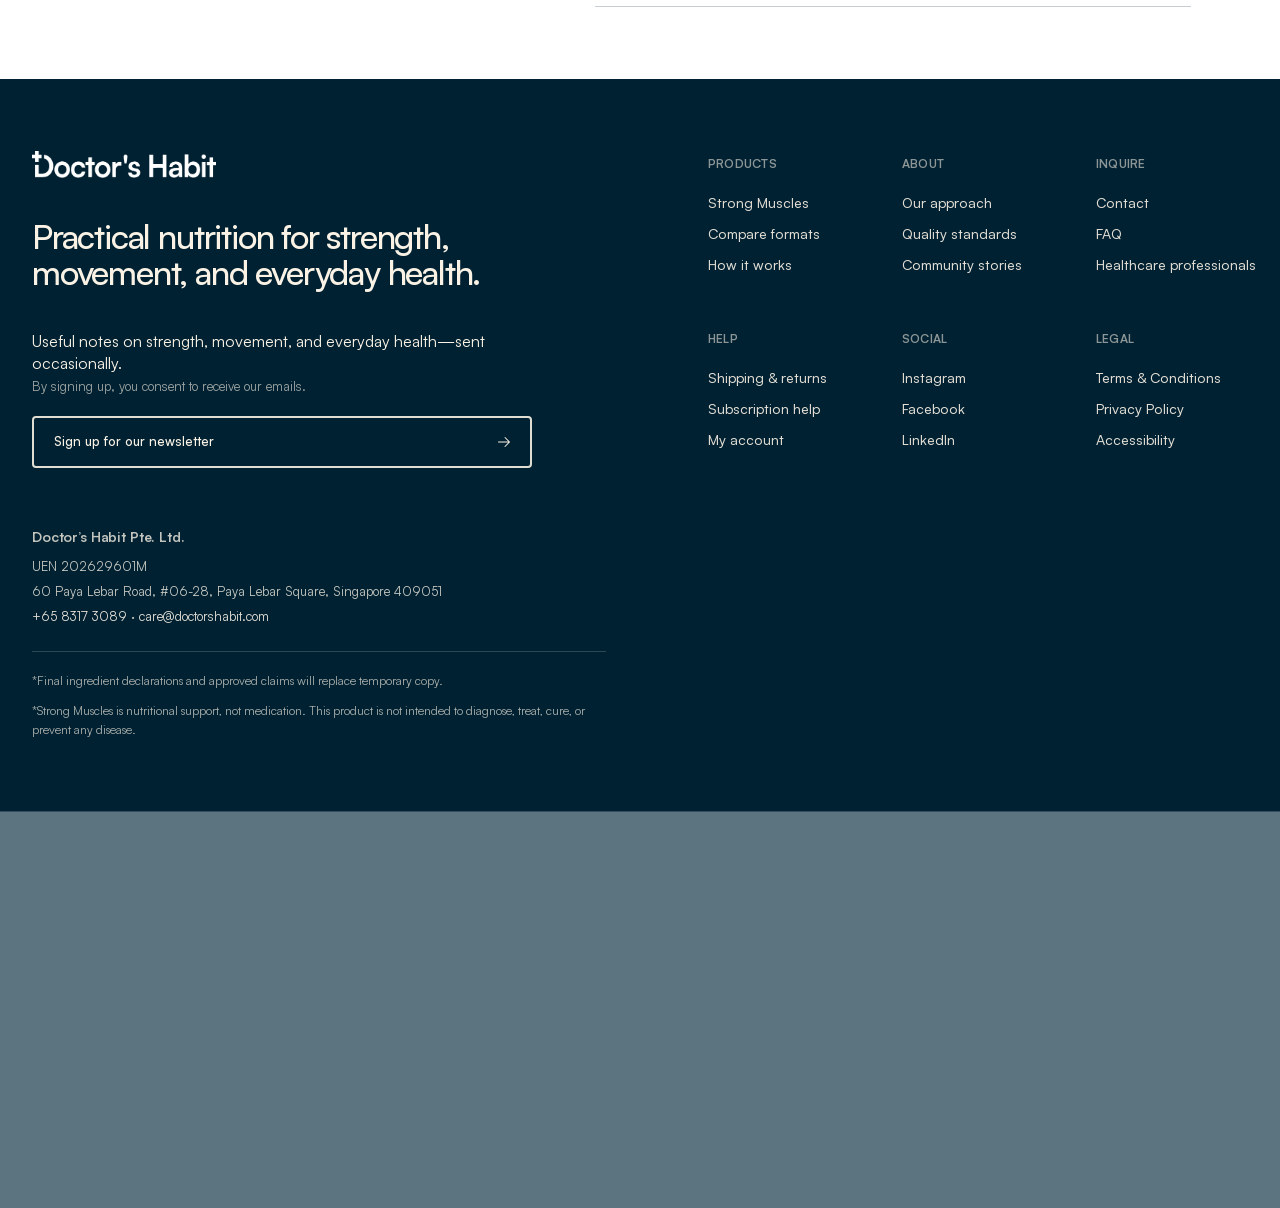
==== commit ce0d7efd: "Update Strong Muscles preview: rating avatars, Resilia ingredient cards, section reorder, sticky car" ====
--- a/index.html
+++ b/index.html
@@ -10,8 +10,8 @@
     />
     <meta name="theme-color" content="#002132" />
     <title>Strong Muscles | Doctor's Habit</title>
-    <script type="module" crossorigin src="./assets/index-ea1e6b39.js"></script>
-    <link rel="stylesheet" crossorigin href="./assets/index-Bt0AQo53.css">
+    <script type="module" crossorigin src="./assets/index-bcbfca77.js"></script>
+    <link rel="stylesheet" crossorigin href="./assets/index-C5YfmkNV.css">
   </head>
   <body>
     <div id="root"></div>
--- a/assets/index-C5YfmkNV.css
+++ b/assets/index-C5YfmkNV.css
@@ -0,0 +1 @@
+@font-face{font-family:Satoshi;src:url([data-uri]) format("woff2");font-style:normal;font-weight:300 900;font-display:swap}@font-face{font-family:Satoshi;src:url([data-uri]) format("woff2");font-style:italic;font-weight:300 900;font-display:swap}.social-wall{width:100%;padding:var(--space-80) 0 var(--space-88);color:var(--navy);background:var(--paper);overflow:hidden}.social-wall__header{margin:0 auto var(--space-40);padding:0 var(--desktop-page-gutter, var(--space-32));display:grid;justify-items:center;gap:var(--space-16);text-align:center}.social-wall__header h2{max-width:20ch;margin:0;font-size:48px;font-weight:500;letter-spacing:-.045em;line-height:1.04}.social-wall__header h2 em{font-style:italic}.social-wall__strip{--social-gap: var(--space-12);--social-gutter: var(--desktop-page-gutter, var(--space-32));width:max-content;margin:0;padding:0;display:flex;gap:var(--social-gap);list-style:none;animation:social-wall-scroll 50s linear infinite}.social-wall__strip:hover,.social-wall__strip:focus-within{animation-play-state:paused}@keyframes social-wall-scroll{0%{transform:translate(0)}to{transform:translate(calc(-50% - var(--social-gap) / 2))}}.social-post{width:232px;flex:0 0 auto;position:relative;overflow:hidden;border-radius:var(--radius-object);scroll-snap-align:start}.social-post img{width:100%;aspect-ratio:1 / 1;object-fit:cover;display:block}.social-post:after{content:"";position:absolute;inset:auto 0 0;height:45%;background:linear-gradient(to top,#000000b8,#0000);pointer-events:none}.social-post__handle{position:absolute;z-index:1;bottom:var(--space-12);left:var(--space-12);color:var(--paper);font-size:12px;font-weight:650;letter-spacing:.02em;line-height:16px}@media(max-width:800px){.social-wall{padding:var(--space-64) 0 var(--space-72)}.social-wall__header{margin-bottom:var(--space-32);padding:0 var(--space-24)}.social-wall__header h2{font-size:32px}.social-wall__strip{--social-gap: var(--space-8);--social-gutter: var(--space-24)}.social-post{width:172px}}@media(prefers-reduced-motion:reduce){.social-wall__strip{width:auto;padding:0 var(--social-gutter);overflow-x:auto;scroll-snap-type:x mandatory;scrollbar-width:none;animation:none}.social-post--repeat{display:none}}.reviews.reviews--verified{width:100%;padding:84px max(24px,calc((100vw - 1440px)/2)) 96px;display:block;color:var(--navy);background:var(--paper)}.reviews__inner{width:100%}.reviews__header{padding-bottom:var(--space-24);display:flex;align-items:end;justify-content:space-between;gap:var(--space-32);border-bottom:1px solid var(--line)}.reviews__product{margin:0 0 var(--space-4);color:#002132a8;font-size:18px;line-height:1.3}.reviews--verified .reviews__header h2{margin:0;font-size:28px;font-weight:700;letter-spacing:-.02em;line-height:1.2}.reviews__summary{padding:var(--space-40) 0;display:flex;align-items:center;gap:var(--space-56);flex-wrap:wrap}.reviews__average{margin:0;display:flex;align-items:center;gap:var(--space-16)}.reviews__average strong{font-size:48px;font-weight:500;letter-spacing:-.04em;line-height:1}.reviews__count{margin:var(--space-8) 0 0;color:#002132b3;font-size:15px;line-height:1.4}.review-distribution{min-width:280px;padding-left:var(--space-40);display:grid;gap:8px;border-left:1px solid var(--line)}.review-distribution__stars{display:inline-flex;gap:1px;color:var(--star)}.review-photos{width:fit-content;margin:0 0 0 auto;padding:0;display:grid;grid-template-columns:repeat(4,88px);gap:var(--space-8);list-style:none}.review-photos img{width:88px;height:88px;display:block;object-fit:cover;background:var(--mist);border-radius:var(--radius-control)}.reviews__toolbar{padding:var(--space-16) 0;display:flex;align-items:center;justify-content:space-between;gap:var(--space-24);flex-wrap:wrap;border-top:1px solid var(--line);border-bottom:1px solid var(--line)}.reviews__tab{margin:0;display:inline-flex;align-items:center;gap:var(--space-8);font-size:15px;font-weight:650}.reviews__tab span{padding:3px var(--space-8);color:#002132b8;background:var(--mist);border-radius:var(--radius-control);font-size:13px;font-weight:600}.review-write-button{min-width:176px;height:48px;margin-top:24px;padding:0 26px;display:inline-flex;align-items:center;justify-content:center;color:var(--paper);background:var(--navy);border:1px solid var(--navy);border-radius:var(--radius-control);font:inherit;font-size:13px;font-weight:600;line-height:1;letter-spacing:.12em;cursor:pointer;transition:background .16s ease,border-color .16s ease}.review-write-button:hover{background:#07384f;border-color:#07384f}.review-write-button:focus-visible{outline:2px solid var(--blue);outline-offset:3px}.review-distribution__row{display:grid;grid-template-columns:76px minmax(0,1fr) 56px;align-items:center;gap:10px;font-size:12px}.review-distribution__row>span{display:inline-flex;align-items:center;gap:4px}.review-distribution__row>span svg{color:var(--star)}.review-distribution__row>i{height:5px;display:block;overflow:hidden;background:#00213221;border-radius:999px}.review-distribution__row>i b{height:100%;display:block;background:var(--navy)}.review-distribution__row>em{color:#002132a8;font-style:normal;text-align:right}.reviews--verified .review-feed{min-width:0}.review-row{padding:var(--space-32) 0;display:grid;grid-template-columns:48px minmax(0,1fr);gap:var(--space-20);border-bottom:1px solid var(--line)}.review-row__avatar{width:48px;height:48px;display:grid;place-items:center;color:#002132b8;background:var(--mist);border-radius:50%;font-size:15px;font-weight:650;letter-spacing:.02em}.review-row__main{min-width:0;display:grid;gap:var(--space-8)}.review-row__head{display:flex;align-items:baseline;justify-content:space-between;gap:var(--space-16);flex-wrap:wrap}.review-row__identity{margin:0;display:inline-flex;align-items:baseline;gap:var(--space-12);flex-wrap:wrap;font-size:15px}.review-row__verified{color:#1f8a4c;font-size:13px;font-weight:600}.review-row__head time{color:#0021328f;font-size:13px;white-space:nowrap}.review-row__age{margin:0;color:#0021328f;font-size:13px;line-height:1.3}.review-row h3{margin:var(--space-4) 0 0;font-size:16px;font-weight:700;line-height:1.35}.review-row__body{max-width:78ch;margin:0;color:#002132d1;font-size:15px;line-height:1.55}.review-row__photos{margin:var(--space-8) 0 0;padding:0;display:flex;gap:var(--space-8);flex-wrap:wrap;list-style:none}.review-row__photos img{width:104px;height:104px;display:block;object-fit:cover;background:var(--mist);border-radius:var(--radius-control)}.reviews--verified .review-filters{margin:0;display:flex;align-items:center;gap:8px;flex-wrap:wrap}.review-select{height:38px;position:relative;display:inline-flex;align-items:center;border:1px solid var(--line);border-radius:999px}.review-select select{height:100%;padding:0 39px 0 16px;-webkit-appearance:none;-moz-appearance:none;appearance:none;color:var(--navy);background:transparent;border:0;border-radius:inherit;outline-offset:3px;font:inherit;font-size:12px;font-weight:650;letter-spacing:.06em;text-transform:uppercase;cursor:pointer}.review-select svg{position:absolute;right:13px;pointer-events:none}.reviews--verified .review-filters button{min-height:38px;padding:0 16px;color:var(--navy);background:transparent;border:1px solid var(--line);border-radius:999px;font-size:12px;font-weight:650;letter-spacing:.06em;text-transform:uppercase}.review-result-count{margin-left:auto;align-self:center;color:var(--muted);font-size:12px}.reviews--verified .review-filters button:hover,.reviews--verified .review-filters button:focus-visible{border-color:var(--navy)}.reviews--verified .review-filters button.is-active{color:#fff;background:var(--navy);border-color:var(--navy)}.review-stars{display:flex;gap:2px;color:var(--star)}.review-no-results{min-height:220px;padding:54px 0;border-bottom:1px solid var(--line)}.review-no-results h3{margin:0 0 10px;font-size:20px;font-weight:550}.review-no-results p{margin:0;color:var(--muted)}@media(max-width:800px){.reviews.reviews--verified{padding:54px 24px 72px;display:block}.reviews__header{display:grid;justify-items:start;gap:var(--space-20)}.reviews--verified .reviews__header h2{font-size:24px}.reviews__summary{padding:var(--space-32) 0;display:grid;gap:var(--space-24)}.review-distribution{min-width:0;padding-left:0;padding-top:var(--space-24);border-left:0;border-top:1px solid var(--line)}.reviews__average strong{font-size:40px}.review-write-button{width:100%}.reviews--verified .review-filters{margin-right:-24px;padding:0 24px 12px 0;flex-wrap:nowrap;overflow-x:auto;scrollbar-width:none;overscroll-behavior-x:contain}.reviews--verified .review-filters::-webkit-scrollbar{display:none}.review-select,.reviews--verified .review-filters button{flex:0 0 auto}.review-photos{width:100%;margin:0;grid-template-columns:repeat(4,minmax(0,1fr))}.review-photos img{width:100%;height:auto;aspect-ratio:1}.reviews__toolbar{align-items:start;flex-direction:column;gap:var(--space-12)}.review-row{padding:var(--space-24) 0;grid-template-columns:40px minmax(0,1fr);gap:var(--space-16)}.review-row__avatar{width:40px;height:40px;font-size:14px}}:root{--blue: #0c99f7;--action-blue: rgb(12, 152, 247);--blue-ink: #0071b8;--cyan: #61d5e8;--navy: #002132;--paper: #ffffff;--mist: #eff8fc;--line: rgba(0, 33, 50, .18);--muted: #526976;--star: #f5a524;--sale: #c8102e;--max: 1280px;--space-2: 2px;--space-4: 4px;--space-8: 8px;--space-12: 12px;--space-16: 16px;--space-20: 20px;--space-24: 24px;--space-28: 28px;--space-32: 32px;--space-40: 40px;--space-48: 48px;--space-56: 56px;--space-64: 64px;--space-72: 72px;--space-80: 80px;--space-88: 88px;--space-96: 96px;--space-120: 120px;--space-128: 128px;--space-144: 144px;--space-stack-xs: var(--space-4);--space-stack-sm: var(--space-8);--space-stack-md: var(--space-16);--space-stack-lg: var(--space-24);--space-stack-xl: var(--space-32);--space-section-y: var(--space-80);--space-section-gap: var(--space-16);--section-block: var(--space-72);--section-block-sm: var(--space-48);--space-page-inline: var(--space-32);--font-section-display: 56px;--line-section-display: 56px;font-family:Satoshi,Arial,sans-serif;color:var(--navy);background:var(--paper);font-synthesis:none}*{box-sizing:border-box}html{scroll-behavior:auto;scroll-padding-top:112px}body{margin:0;min-width:320px;min-height:100vh;color:var(--navy);background:var(--paper);-webkit-font-smoothing:antialiased}button,input{font:inherit}button,a,summary{-webkit-tap-highlight-color:transparent}button{color:inherit}a{color:inherit;text-decoration:none}img{display:block;max-width:100%}h1,h2,h3,p,ul,blockquote{margin-top:0}h1,h2,h3{letter-spacing:-.035em;line-height:100%}p{line-height:156%}.skip-link{position:fixed;left:20px;top:-80px;z-index:100;padding:13px 18px;color:#fff;background:var(--navy)}.skip-link:focus{top:18px}.announcement{min-height:34px;padding:7px 4vw;display:flex;align-items:center;justify-content:center;gap:48px;color:var(--navy);background:var(--blue);font-size:14px;font-weight:700;letter-spacing:.03em}.announcement__secondary{opacity:.86}.site-header{position:relative;z-index:20;height:82px;padding:0 max(4vw,calc((100vw - var(--max)) / 2));display:grid;grid-template-columns:1fr auto 1fr;align-items:center;gap:40px;background:#fffffff5}.brand-logo{width:184px;height:auto}.brand-logo--reversed{filter:brightness(0) invert(1)}.desktop-nav{display:flex;align-items:center;gap:36px;font-size:16px;font-weight:600}.desktop-nav a,.footer a{transition:color .16s ease}.desktop-nav a:hover,.footer a:hover{color:var(--blue)}.header-actions{justify-self:end;display:flex;gap:6px}.icon-button{width:48px;height:48px;display:inline-grid;place-items:center;border:0;background:transparent;cursor:pointer}.icon-button:hover{color:var(--blue)}.menu-button,.mobile-nav{display:none}.hero{min-height:790px;display:grid;grid-template-columns:minmax(0,1.04fr) minmax(480px,.96fr);border-bottom:1px solid var(--line)}.payment-badges{margin:var(--space-16) 0;padding:0;display:flex;flex-wrap:nowrap;align-items:center;justify-content:center;gap:7px;list-style:none}.payment-badges li{flex:0 1 44px;min-width:0;display:flex;align-items:center}.payment-badges img{width:100%;height:auto;display:block}.payment-badges li[data-method=dbs]{aspect-ratio:38 / 24;justify-content:center;padding:3px 5px;background:#fff;border:1px solid rgba(0,0,0,.07);border-radius:3px}.payment-badges li[data-method=dbs] img{width:auto;height:100%;object-fit:contain}@media(max-width:800px){.payment-badges{gap:5px}}.gallery-panel{min-width:0;padding:42px clamp(32px,5vw,84px) 30px;display:grid;grid-template-rows:minmax(540px,1fr) auto;gap:22px;background:var(--mist)}.gallery-stage{min-height:540px;position:relative;overflow:hidden}.product-stage{width:100%;height:100%;min-height:540px;position:relative;display:flex;align-items:center;justify-content:center}.product-stage:after{content:"";position:absolute;left:12%;right:12%;bottom:8%;height:26px;border-radius:50%;background:#00213217;filter:blur(17px)}.product-tub{position:relative;z-index:2;width:min(60%,430px);filter:drop-shadow(0 28px 22px rgba(0,33,50,.09))}.product-tub--back{width:min(57%,420px)}.product-stick{position:absolute;z-index:3;right:7%;bottom:4%;width:min(34%,250px);filter:drop-shadow(0 20px 14px rgba(0,33,50,.12))}.product-stick--large{position:relative;right:auto;bottom:auto;width:min(60%,460px)}.gallery-lifestyle{width:100%;height:100%;min-height:540px;object-fit:cover;object-position:center}.gallery-thumbs{display:grid;grid-template-columns:repeat(4,minmax(0,1fr));gap:10px}.gallery-thumb{min-width:0;min-height:92px;padding:8px;display:grid;grid-template-columns:44px 1fr;align-items:center;gap:8px;text-align:left;font-size:12px;font-weight:700;border:1px solid transparent;background:#ffffffb8;cursor:pointer}.gallery-thumb img{width:44px;height:60px;object-fit:contain}.gallery-thumb.is-selected{border-color:var(--blue);background:#fff}.purchase-panel{padding:clamp(56px,6vw,92px) clamp(42px,7vw,104px);display:flex;flex-direction:column;justify-content:center}.rating-placeholder{margin-bottom:28px;display:flex;align-items:center;gap:14px;color:var(--muted);font-size:14px}.empty-stars{display:flex;gap:2px;color:var(--blue)}.product-kicker,.eyebrow{margin-bottom:18px;color:var(--blue-ink);font-size:14px;font-weight:800;letter-spacing:.14em;text-transform:uppercase}.purchase-panel h1{margin-bottom:12px;font-size:clamp(58px,5.2vw,84px);font-weight:500}.purchase-panel h2{margin-bottom:24px;font-size:clamp(28px,2.6vw,42px);font-weight:500}.hero-copy{max-width:600px;margin-bottom:25px;color:var(--muted);font-size:18px}.benefit-list{margin:0 0 30px;padding:0;display:grid;gap:10px;list-style:none;font-size:18px;font-weight:600}.benefit-list li{display:flex;align-items:center;gap:10px}.benefit-list svg{color:var(--blue);flex:0 0 auto}.price-line{padding:18px 0;display:flex;align-items:center;justify-content:space-between;gap:20px;border-top:1px solid var(--line);border-bottom:1px solid var(--line);font-size:16px;font-weight:700}.price-line span:last-child{color:var(--muted);font-size:14px;font-weight:500}.purchase-options{margin:24px 0 16px;padding:0;display:grid;gap:10px;border:0}.purchase-options legend{position:absolute;width:1px;height:1px;padding:0;overflow:hidden;clip:rect(0 0 0 0);white-space:nowrap;border:0}.purchase-option{min-height:76px;padding:13px 16px;display:grid;grid-template-columns:auto 1fr auto;align-items:center;gap:14px;border:1px solid var(--line);cursor:pointer}.purchase-option.is-selected{border:2px solid var(--blue);padding:12px 15px}.purchase-option input[type=radio]{-webkit-appearance:none;-moz-appearance:none;appearance:none;width:20px;height:20px;margin:0;display:grid;place-content:center;flex:0 0 20px;background:var(--paper);border:1.5px solid var(--navy);border-radius:50%;cursor:pointer}.purchase-option input[type=radio]:before{content:"";width:8px;height:8px;background:var(--navy);border-radius:50%;transform:scale(0)}.purchase-option input[type=radio]:checked:before{transform:scale(1)}.purchase-option input[type=radio]:focus-visible{outline:2px solid var(--blue);outline-offset:3px}.purchase-option span{display:grid;gap:3px}.purchase-option strong{font-size:16px}.purchase-option small{color:var(--muted);font-size:14px}.selection-check{opacity:0;color:var(--blue)}.purchase-option.is-selected .selection-check{opacity:1}.order-date{margin:var(--space-20) 0 var(--space-16);display:flex;flex-wrap:wrap;align-items:center;justify-content:flex-start;gap:6px 12px;color:var(--navy);font-size:13px;font-weight:600;line-height:1.3;text-align:left}.order-date__main{display:inline-flex;align-items:center;gap:8px}.order-date__dot{width:8px;height:8px;flex:0 0 auto;border-radius:999px;background:#16a34a;box-shadow:0 0 0 3px #16a34a2e;animation:order-date-pulse 1.8s ease-in-out infinite}.order-date__date{font-weight:750}.order-date__sep{color:var(--muted)}.order-date__ships{color:var(--navy)}@keyframes order-date-pulse{0%,to{box-shadow:0 0 0 3px #16a34a2e}50%{box-shadow:0 0 0 5px #16a34a14}}@media(prefers-reduced-motion:reduce){.order-date__dot{animation:none}}.buy-row{display:grid;grid-template-columns:auto 1fr;gap:12px}.quantity{height:54px;display:grid;grid-template-columns:48px 42px 48px;align-items:center;border:1px solid var(--line)}.quantity button{width:48px;height:52px;display:grid;place-items:center;border:0;background:transparent;cursor:pointer}.quantity button:disabled{opacity:.35;cursor:not-allowed}.quantity output{text-align:center;font-weight:700}.primary-button{min-height:54px;padding:0 24px;display:inline-flex;align-items:center;justify-content:center;gap:12px;color:var(--navy);background:var(--blue);border:1px solid var(--blue);font-weight:800;cursor:pointer;transition:background .16s ease,color .16s ease}.primary-button:hover{color:var(--navy);background:#fff}.trust-inline{margin-top:25px;padding-top:20px;display:grid;grid-template-columns:repeat(3,1fr);border-top:1px solid var(--line)}.trust-inline span{padding:0 12px;display:grid;justify-items:center;gap:7px;text-align:center;color:var(--muted);font-size:12px;font-weight:700;border-right:1px solid var(--line)}.trust-inline span:last-child{border-right:0}.trust-inline svg{color:var(--blue)}.checkout-note{margin:20px 0 0;display:flex;align-items:center;justify-content:center;gap:7px;color:var(--muted);font-size:14px}.order-strip{padding:34px max(4vw,calc((100vw - var(--max)) / 2));display:grid;grid-template-columns:1.5fr repeat(5,1fr);align-items:stretch;border-bottom:1px solid var(--line)}.order-intro{padding-right:30px}.order-intro .eyebrow{margin-bottom:10px}.order-intro h2{margin:0;max-width:270px;font-size:28px;line-height:106%}.order-item{min-height:122px;padding:8px 18px;display:grid;grid-template-columns:60px 1fr;align-items:center;gap:12px;border-left:1px solid var(--line)}.order-item img{width:58px;height:82px;object-fit:contain}.order-item span{display:grid;gap:5px;color:var(--muted);font-size:14px;line-height:130%}.order-item strong{color:var(--navy);font-size:14px}.order-item--text{grid-template-columns:36px 1fr}.order-item--text svg{color:var(--blue)}.order-item--gift{grid-template-columns:36px 1fr;background:var(--mist)}.jump-nav{position:sticky;top:0;z-index:15;height:58px;padding-left:max(4vw,calc((100vw - var(--max)) / 2));display:flex;align-items:center;gap:30px;overflow-x:auto;color:#fff;background:var(--navy);font-size:14px;font-weight:700;white-space:nowrap;scrollbar-width:none}.jump-nav::-webkit-scrollbar{display:none}.jump-nav>span{color:var(--cyan);text-transform:uppercase;letter-spacing:.12em}.jump-nav a{opacity:.72}.jump-nav a:hover{opacity:1}.jump-nav button{height:58px;margin-left:auto;padding:0 max(4vw,calc((100vw - var(--max)) / 2)) 0 32px;display:inline-flex;align-items:center;gap:11px;flex:0 0 auto;color:var(--navy);background:var(--blue);border:0;font-weight:800;cursor:pointer}.manifesto{min-height:430px;padding:92px max(4vw,calc((100vw - var(--max)) / 2));display:grid;grid-template-columns:1.5fr .72fr;align-items:end;gap:12vw;color:#fff;background:var(--navy)}.manifesto h2{margin:0;font-size:clamp(64px,8vw,132px);font-weight:450}.manifesto p{max-width:430px;margin:0 0 10px;color:#ffffffc2;font-size:22px}.story-split{min-height:760px;display:grid;grid-template-columns:.83fr 1.17fr;background:#fff}.story-copy{padding:110px clamp(40px,7vw,120px);display:flex;flex-direction:column;justify-content:center}.story-copy h2,.section-heading h2,.ingredient-copy h2,.label-copy h2,.story-carousel__head h2,.videos h2,.reviews h2{margin-bottom:28px;font-size:clamp(52px,6vw,94px);font-weight:450}.story-copy>p:not(.eyebrow){max-width:500px;margin-bottom:32px;color:var(--muted);font-size:20px}.text-link,.quality a,.guarantee a{display:inline-flex;align-items:center;gap:9px;font-weight:800}.text-link{color:var(--blue-ink)}.quality a{color:var(--blue)}.story-split>img{width:100%;height:760px;object-fit:cover}.section-pad{padding:120px max(4vw,calc((100vw - var(--max)) / 2))}.section-heading{max-width:780px;margin-bottom:74px}.section-heading>p:not(.eyebrow){max-width:600px;color:var(--muted);font-size:20px}.section-heading--wide{max-width:980px}.journey{background:var(--paper)}.timeline{display:grid;grid-template-columns:repeat(3,minmax(0,1fr))}.timeline-step{min-width:0;position:relative;padding:0 clamp(20px,3vw,48px) 0 0}.timeline-step+.timeline-step{padding-left:clamp(20px,3vw,48px)}.timeline-day{display:grid;align-items:start}.timeline-day span{font-size:18px;font-weight:700}.timeline-day strong{color:var(--blue);font-size:clamp(100px,12vw,174px);font-weight:350;line-height:90%;letter-spacing:-.07em}.timeline-line{position:absolute;top:45px;left:48%;right:0;height:1px;background:var(--navy)}.timeline-line:after{content:"";position:absolute;top:-3px;right:0;width:7px;height:7px;border-radius:50%;background:var(--navy)}.timeline-step h3{margin:34px 0 14px;font-size:26px}.timeline-step p{max-width:310px;color:var(--muted);font-size:18px}.benefits{background:var(--mist)}.benefit-field{display:grid;grid-template-columns:repeat(4,minmax(0,1fr));border-top:1px solid var(--navy);border-bottom:1px solid var(--navy)}.benefit-field article{min-height:330px;padding:34px;border-right:1px solid var(--line)}.benefit-field article:first-child{padding-left:0}.benefit-field article:last-child{border-right:0}.benefit-field span{color:var(--blue-ink);font-size:14px;font-weight:800}.benefit-field h3{margin:76px 0 20px;font-size:30px}.benefit-field p{color:var(--muted);font-size:18px}.ingredients{min-height:900px;display:grid;grid-template-columns:1.08fr .92fr;background:var(--paper)}.ingredient-image img{width:100%;height:100%;min-height:900px;object-fit:cover}.ingredient-copy{padding:112px clamp(42px,7vw,120px)}.ingredient-intro{max-width:620px;margin-bottom:54px;color:var(--muted);font-size:20px}.label-section{min-height:790px;display:grid;grid-template-columns:.8fr 1.2fr;gap:9vw;background:var(--cyan)}.label-product{display:flex;align-items:center;justify-content:center}.label-product img{width:min(86%,440px);filter:drop-shadow(0 30px 25px rgba(0,33,50,.12))}.label-copy{align-self:center}.label-copy>p:not(.eyebrow){max-width:650px;color:#002132c2;font-size:18px}.facts-disclosure{margin-top:38px;border-top:1px solid var(--navy);border-bottom:1px solid var(--navy)}.facts-disclosure summary{min-height:68px;display:flex;align-items:center;justify-content:space-between;font-size:18px;font-weight:800;cursor:pointer;list-style:none}.facts-disclosure summary::-webkit-details-marker{display:none}.facts-disclosure[open] summary svg{transform:rotate(180deg)}.facts-disclosure>div{padding:24px 0 28px;border-top:1px solid rgba(0,33,50,.2)}.facts-head{display:grid;gap:5px}.facts-head strong{font-size:24px}.facts-head span,.facts-disclosure>div p{color:#002132b8}.ritual{margin-top:42px;display:grid;grid-template-columns:repeat(3,1fr);border-top:1px solid var(--navy)}.ritual>div{padding:24px 18px 0 0}.ritual span{display:block;margin-bottom:26px;color:#00213299;font-size:14px}.ritual strong{font-size:20px}.ritual p{color:#002132b8;font-size:14px}.proof{color:#fff;background:var(--navy)}.proof-quote{min-height:330px;padding:74px max(4vw,calc((100vw - var(--max)) / 2));display:grid;grid-template-columns:auto 1fr .38fr;align-items:center;gap:32px;border-bottom:1px solid rgba(255,255,255,.26)}.quote-mark{color:var(--cyan);font-size:110px;line-height:60%}.proof-quote blockquote{margin:0;max-width:780px;font-size:clamp(34px,4vw,60px);font-weight:450;letter-spacing:-.04em;line-height:106%}.proof-quote p{margin:0;color:#ffffff9e;font-size:14px}.story-carousel{padding:94px max(4vw,calc((100vw - var(--max)) / 2)) 120px}.story-carousel__head{margin-bottom:54px;display:flex;align-items:end;justify-content:space-between;gap:30px}.story-carousel__head h2{margin:0}.carousel-controls{display:flex;gap:8px}.carousel-controls button{width:52px;height:52px;display:grid;place-items:center;color:#fff;background:transparent;border:1px solid rgba(255,255,255,.4);cursor:pointer}.story-carousel__body{display:grid;grid-template-columns:1.35fr .65fr;min-height:520px;border-top:1px solid rgba(255,255,255,.4)}.story-carousel__body>img{width:100%;height:520px;object-fit:cover}.story-pending{padding:56px;display:flex;flex-direction:column;justify-content:flex-end;border-left:1px solid rgba(255,255,255,.4)}.story-pending span{color:var(--cyan);font-size:14px;font-weight:800;letter-spacing:.1em;text-transform:uppercase}.story-pending h3{margin:28px 0 20px;font-size:38px}.story-pending p{color:#ffffffa3}.comparison{background:var(--paper)}.table-scroll{overflow-x:auto;outline-offset:8px}table{width:100%;min-width:820px;border-collapse:collapse;font-size:16px}th,td{height:68px;padding:0 22px;text-align:center;border-bottom:1px solid var(--line)}th:first-child,td:first-child{text-align:left}thead th{color:var(--muted);font-size:14px;text-transform:uppercase;letter-spacing:.08em}.featured-col{color:var(--navy);background:var(--mist)}thead .featured-col{color:var(--navy);background:var(--blue)}td svg{margin:auto;color:var(--blue)}.quality{min-height:830px;display:grid;grid-template-columns:.82fr 1.18fr;gap:11vw;align-items:center;color:#fff;background:var(--navy)}.eyebrow--light{color:var(--cyan)}.quality-intro h2{margin-bottom:34px;font-size:clamp(74px,8vw,132px);font-weight:420}.quality-intro>p:not(.eyebrow){max-width:490px;margin-bottom:35px;color:#ffffffad;font-size:20px}.quality-rows{border-top:1px solid rgba(255,255,255,.36)}.quality-rows article{min-height:178px;padding:30px 0;display:grid;grid-template-columns:52px 1fr auto;align-items:center;gap:24px;border-bottom:1px solid rgba(255,255,255,.36)}.quality-rows article>svg{color:var(--cyan)}.quality-rows h3{margin:0 0 10px;font-size:30px}.quality-rows p{max-width:520px;margin:0;color:#ffffffa3;font-size:16px}.quality-rows article>span{color:var(--cyan);font-size:14px;font-weight:800;text-transform:uppercase;letter-spacing:.09em}.experts{min-height:720px;display:grid;grid-template-columns:1fr 1fr;background:#fff}.experts-image img{width:100%;height:720px;object-fit:cover}.experts-copy{padding:105px clamp(42px,7vw,120px)}.experts-copy h2{margin-bottom:30px;font-size:clamp(54px,6vw,90px);font-weight:450}.experts-copy>p:not(.eyebrow){max-width:620px;margin-bottom:46px;color:var(--muted);font-size:18px}.advisor-status{padding:22px 0;display:flex;align-items:center;justify-content:space-between;gap:20px;border-top:1px solid var(--line)}.advisor-status:last-child{border-bottom:1px solid var(--line)}.advisor-status strong{color:var(--blue-ink);text-align:right}.videos{background:var(--mist)}.section-heading--row{max-width:none;display:flex;align-items:end;justify-content:space-between;gap:50px}.section-heading--row h2{margin-bottom:0}.section-heading--row>p{max-width:400px}.video-grid{display:grid;grid-template-columns:1.25fr .9fr .9fr;gap:18px}.video-tile{min-height:440px;padding:0;position:relative;overflow:hidden;color:#fff;background:var(--navy);border:0;text-align:left;cursor:pointer}.video-tile img{width:100%;height:440px;object-fit:cover;transition:transform .45s ease}.video-tile:hover img{transform:scale(1.025)}.play-button{position:absolute;inset:50% auto auto 50%;width:70px;height:70px;display:grid;place-items:center;color:var(--navy);background:#fff;border-radius:50%;transform:translate(-50%,-50%)}.video-caption{position:absolute;inset:auto 0 0;padding:23px;background:#002132d6;font-size:14px;font-weight:700}.guarantee{min-height:330px;padding:62px max(4vw,calc((100vw - var(--max)) / 2));display:grid;grid-template-columns:auto .85fr 1fr auto;align-items:center;gap:42px;color:var(--navy);background:var(--cyan)}.guarantee .eyebrow{margin-bottom:10px;color:var(--navy)}.guarantee h2{margin:0;font-size:52px;font-weight:480}.guarantee>p{max-width:480px;margin:0;color:#002132b8;font-size:18px}.guarantee a{color:var(--navy);white-space:nowrap}.trust-strip{min-height:108px;padding:20px max(4vw,calc((100vw - var(--max)) / 2));display:grid;grid-template-columns:repeat(5,1fr);align-items:center;border-bottom:1px solid var(--line)}.trust-strip span{min-height:55px;padding:0 18px;display:flex;align-items:center;justify-content:center;gap:10px;text-align:center;color:var(--muted);font-size:14px;font-weight:700;border-right:1px solid var(--line)}.trust-strip span:last-child{border-right:0}.trust-strip svg{flex:0 0 auto;color:var(--blue)}.faq{display:grid;grid-template-columns:.6fr 1.4fr;gap:10vw;background:#fff}.faq-list{border-top:1px solid var(--navy)}.faq-list details{border-bottom:1px solid var(--line)}.faq-list summary{min-height:86px;display:flex;align-items:center;justify-content:space-between;gap:20px;font-size:20px;font-weight:700;cursor:pointer;list-style:none}.faq-list summary::-webkit-details-marker{display:none}.faq-list details[open] summary svg{transform:rotate(45deg)}.faq-list details p{max-width:720px;padding:0 45px 30px 0;color:var(--muted);font-size:18px}.reviews{background:var(--mist)}.reviews-heading{margin-bottom:50px;display:flex;align-items:end;justify-content:space-between;gap:50px}.reviews-heading h2{max-width:800px;margin-bottom:0}.rating-pending{display:grid;justify-items:end;gap:9px;color:var(--muted);font-size:14px}.review-filters{display:flex;gap:8px;flex-wrap:wrap}.review-filters button{min-height:48px;padding:0 18px;color:var(--muted);background:transparent;border:1px solid var(--line);cursor:pointer}.review-filters button.is-active{color:#fff;background:var(--navy);border-color:var(--navy)}.review-empty{min-height:360px;margin-top:26px;padding:60px;display:flex;flex-direction:column;justify-content:flex-end;color:#fff;background:var(--navy)}.review-empty span{color:var(--cyan);font-size:14px;font-weight:800;letter-spacing:.1em;text-transform:uppercase}.review-empty h3{max-width:700px;margin:28px 0 18px;font-size:46px}.review-empty p{max-width:700px;margin-bottom:0;color:#ffffff9e;font-size:18px}.footer{padding:82px max(4vw,calc((100vw - var(--max)) / 2)) 118px;display:grid;grid-template-columns:1.1fr 1.3fr 1fr;gap:80px;color:#fff;background:var(--navy)}.footer-brand p{max-width:300px;margin-top:28px;color:#ffffff9e;font-size:16px}.footer-links{display:grid;grid-template-columns:repeat(3,1fr);gap:30px}.footer-links>div{display:grid;align-content:start;gap:12px}.footer-links strong{margin-bottom:6px;color:var(--cyan);font-size:14px;text-transform:uppercase;letter-spacing:.1em}.footer-links a{color:#ffffffb8;font-size:14px}.footer-form label{display:block;margin-bottom:18px;font-size:18px;font-weight:700}.footer-form>div{height:52px;display:grid;grid-template-columns:1fr auto}.footer-form input{min-width:0;padding:0 16px;color:var(--navy);background:#fff;border:0;outline-offset:3px}.footer-form button{padding:0 22px;color:var(--navy);background:var(--blue);border:0;font-weight:800;cursor:pointer}.footer-legal{grid-column:1 / -1;padding-top:28px;display:flex;gap:28px;color:#ffffff73;font-size:12px;border-top:1px solid rgba(255,255,255,.22)}.footer-legal span:last-child{margin-left:auto}.sticky-cart{position:fixed;z-index:40;left:50%;bottom:18px;width:min(calc(100% - 36px),1080px);min-height:78px;padding:9px 10px 9px 18px;display:grid;grid-template-columns:52px 1fr auto auto;align-items:center;gap:16px;color:#fff;background:var(--navy);border:1px solid rgba(255,255,255,.26);transform:translate(-50%,calc(100% + 40px));opacity:0;pointer-events:none;transition:transform .26s ease,opacity .26s ease}.sticky-cart.is-visible{transform:translate(-50%);opacity:1;pointer-events:auto}.sticky-cart>img{width:50px;height:58px;object-fit:contain;background:#fff}.sticky-product{display:grid;gap:3px}.sticky-product span{color:#ffffffa1;font-size:12px}.sticky-price-was{color:#ffffff80;font-size:15px;text-decoration:line-through}.sticky-price{color:#fff;font-size:22px;font-weight:750;line-height:1}.sticky-cart button{height:58px;padding:0 25px;display:inline-flex;align-items:center;gap:10px;color:var(--navy);background:var(--blue);border:0;font-weight:800;cursor:pointer}.toast{position:fixed;z-index:60;right:24px;top:28px;padding:15px 20px;color:#fff;background:var(--navy);border-left:4px solid var(--cyan);font-weight:700}.modal-backdrop{position:fixed;z-index:80;top:0;right:0;bottom:0;left:0;padding:24px;display:grid;place-items:center;background:#001520c7}.video-modal{width:min(680px,100%);min-height:440px;padding:60px;position:relative;display:flex;flex-direction:column;align-items:center;justify-content:center;text-align:center;color:#fff;background:var(--navy);border:1px solid rgba(255,255,255,.35)}.modal-close{position:absolute;right:15px;top:15px;width:48px;height:48px;display:grid;place-items:center;color:#fff;background:transparent;border:1px solid rgba(255,255,255,.35);cursor:pointer}.modal-play{width:82px;height:82px;margin-bottom:32px;display:grid;place-items:center;color:var(--navy);background:var(--cyan);border-radius:50%}.video-modal h2{margin-bottom:18px;font-size:46px}.video-modal p{margin-bottom:0;color:#ffffffa6}button:focus-visible,a:focus-visible,summary:focus-visible,input:focus-visible,[tabindex="0"]:focus-visible{outline:3px solid var(--blue);outline-offset:4px}@media(max-width:1100px){.site-header{grid-template-columns:1fr auto}.desktop-nav{display:none}.menu-button{display:inline-grid}.mobile-nav{position:absolute;z-index:30;left:0;right:0;top:82px;padding:24px 4vw 32px;display:grid;gap:18px;color:#fff;background:var(--navy);border-top:1px solid rgba(255,255,255,.25);font-size:20px;font-weight:700}.hero{grid-template-columns:1fr 1fr}.gallery-panel{padding-inline:34px}.purchase-panel{padding-inline:42px}.order-strip{grid-template-columns:repeat(3,1fr)}.order-intro{grid-row:span 2}.order-item{border-bottom:1px solid var(--line)}.benefit-field{grid-template-columns:repeat(2,1fr)}.benefit-field article:nth-child(2){border-right:0}.benefit-field article:nth-child(-n+2){border-bottom:1px solid var(--line)}.video-grid{grid-template-columns:1fr 1fr}.video-tile:first-child{grid-column:1 / -1}.guarantee{grid-template-columns:auto 1fr}.guarantee>p,.guarantee>a{grid-column:2}.trust-strip{grid-template-columns:repeat(3,1fr)}.trust-strip span:nth-child(3){border-right:0}.trust-strip span:nth-child(-n+3){border-bottom:1px solid var(--line)}}@media(max-width:800px){.announcement{min-height:40px;padding-block:8px;font-size:12px}.announcement__secondary{display:none}.site-header{height:70px;padding-inline:20px}.brand-logo{width:145px}.mobile-nav{top:70px}.header-actions .icon-button:first-child{display:none}.hero{display:block}.gallery-panel{padding:24px 20px 18px;grid-template-rows:minmax(420px,1fr) auto}.gallery-stage,.product-stage,.gallery-lifestyle{min-height:420px}.product-tub{width:min(66%,340px)}.product-stick{right:0;width:min(38%,190px)}.gallery-thumbs{grid-template-columns:repeat(4,74px);overflow-x:auto}.gallery-thumb{min-height:78px;display:block;text-align:center}.gallery-thumb img{width:100%;height:52px}.gallery-thumb span{position:absolute;width:1px;height:1px;overflow:hidden;clip:rect(0 0 0 0)}.purchase-panel{padding:48px 20px 54px}.purchase-panel h1{font-size:56px}.purchase-panel h2{font-size:32px}.hero-copy,.story-copy>p:not(.eyebrow),.section-heading>p:not(.eyebrow),.ingredient-intro,.quality-intro>p:not(.eyebrow){font-size:18px}.buy-row{grid-template-columns:1fr}.quantity{grid-template-columns:48px 1fr 48px}.order-strip{padding:38px 20px;grid-template-columns:1fr 1fr}.order-intro{grid-column:1 / -1;grid-row:auto;padding:0 0 30px}.order-intro h2{max-width:none;font-size:34px}.order-item{min-height:142px;padding:15px;border-top:1px solid var(--line);border-left:0}.order-item:nth-child(2n){border-right:1px solid var(--line)}.jump-nav{top:0;height:54px;padding-left:20px;gap:22px}.jump-nav button{display:none}.manifesto{min-height:560px;padding:76px 20px;grid-template-columns:1fr;align-content:center;gap:54px}.manifesto h2{font-size:66px}.story-split{display:flex;flex-direction:column-reverse}.story-split>img{height:520px}.story-copy{padding:72px 20px}.story-copy h2,.section-heading h2,.ingredient-copy h2,.label-copy h2,.story-carousel__head h2,.videos h2,.reviews h2{font-size:54px}.section-pad{padding:84px 20px}.section-heading{margin-bottom:54px}.timeline{grid-template-columns:1fr}.timeline-step,.timeline-step+.timeline-step{padding:38px 0;display:grid;grid-template-columns:130px 1fr;column-gap:28px;border-top:1px solid var(--line)}.timeline-step:last-child{border-bottom:1px solid var(--line)}.timeline-day{grid-row:span 2}.timeline-day strong{font-size:90px}.timeline-line{display:none}.timeline-step h3{margin:25px 0 12px;font-size:24px}.timeline-step p{margin-bottom:0}.benefit-field{grid-template-columns:1fr}.benefit-field article,.benefit-field article:first-child{min-height:280px;padding:30px 0;border-right:0;border-bottom:1px solid var(--line)}.benefit-field article:last-child{border-bottom:0}.benefit-field h3{margin-top:54px}.ingredients{display:block}.ingredient-image img{min-height:520px;height:520px}.ingredient-copy{padding:74px 20px}.label-section{grid-template-columns:1fr;gap:40px}.label-product img{width:min(70%,360px)}.ritual{grid-template-columns:1fr}.ritual>div{padding:20px 0;display:grid;grid-template-columns:44px 1fr;column-gap:14px;border-bottom:1px solid rgba(0,33,50,.25)}.ritual span{grid-row:span 2;margin:0}.ritual p{margin:5px 0 0}.proof-quote{min-height:450px;padding:74px 20px;grid-template-columns:auto 1fr;align-content:center}.proof-quote p{grid-column:2}.story-carousel{padding:80px 20px 92px}.story-carousel__head{align-items:center}.story-carousel__body{display:block}.story-carousel__body>img{height:420px}.story-pending{padding:42px 0 10px;border-left:0}.quality{min-height:auto;grid-template-columns:1fr;gap:68px}.quality-intro h2{font-size:72px}.quality-rows article{grid-template-columns:44px 1fr}.quality-rows article>span{grid-column:2}.experts{display:flex;flex-direction:column}.experts-image img{height:480px}.experts-copy{padding:74px 20px}.experts-copy h2{font-size:58px}.section-heading--row,.reviews-heading{display:block}.section-heading--row>p{margin-top:25px}.video-grid{grid-template-columns:1fr}.video-tile:first-child{grid-column:auto}.video-tile,.video-tile img{min-height:370px;height:370px}.guarantee{padding:70px 20px;display:grid;grid-template-columns:1fr;gap:24px}.guarantee>p,.guarantee>a{grid-column:auto}.guarantee h2{font-size:48px}.trust-strip{padding:20px;grid-template-columns:1fr 1fr}.trust-strip span,.trust-strip span:nth-child(3){min-height:78px;border-right:1px solid var(--line);border-bottom:1px solid var(--line)}.trust-strip span:nth-child(2n){border-right:0}.faq{display:block}.rating-pending{margin-top:28px;justify-items:start}.review-empty{padding:32px}.review-empty h3{font-size:38px}.footer{padding:72px 20px 130px;grid-template-columns:1fr;gap:52px}.footer-links{grid-template-columns:repeat(3,1fr)}.footer-legal{display:grid;gap:12px}.footer-legal span:last-child{margin-left:0}.sticky-cart{bottom:0;width:100%;min-height:76px;padding:8px 10px;grid-template-columns:42px 1fr auto;border-left:0;border-right:0;border-bottom:0}.sticky-cart>img{width:42px;height:52px}.sticky-price-group{display:none}.sticky-cart button{height:56px;padding:0 18px}}@media(max-width:520px){.site-header{grid-template-columns:1fr auto}.header-actions{gap:0}.header-actions .icon-button:nth-child(2){display:none}.gallery-panel{grid-template-rows:minmax(360px,1fr) auto}.gallery-stage,.product-stage,.gallery-lifestyle{min-height:360px}.purchase-panel h1{font-size:48px}.price-line{align-items:flex-start;flex-direction:column;gap:6px}.order-strip{grid-template-columns:1fr}.order-item:nth-child(2n){border-right:0}.order-item:last-child{grid-column:1 / -1;border-right:0}.manifesto h2{font-size:56px}.story-copy h2,.section-heading h2,.ingredient-copy h2,.label-copy h2,.story-carousel__head h2,.videos h2,.reviews h2{font-size:46px}.timeline-step,.timeline-step+.timeline-step{grid-template-columns:105px 1fr;gap:18px}.timeline-day strong{font-size:74px}.proof-quote{grid-template-columns:1fr}.quote-mark{font-size:80px}.proof-quote p{grid-column:auto}.story-carousel__head{display:block}.carousel-controls{margin-top:25px}.advisor-status{align-items:flex-start;flex-direction:column}.advisor-status strong{text-align:left}.trust-strip,.footer-links{grid-template-columns:1fr}.trust-strip span,.trust-strip span:nth-child(3){border-right:0}.sticky-product span{display:none}}@media(prefers-reduced-motion:reduce){html{scroll-behavior:auto}*,*:before,*:after{animation-duration:.01ms!important;animation-iteration-count:1!important;transition-duration:.01ms!important}}:root{--max: 1320px}h1,h2,h3{letter-spacing:-.045em}.eyebrow,.product-kicker{margin-bottom:22px;font-size:12px;letter-spacing:.18em}.jump-nav{height:64px;gap:34px;border-bottom:1px solid rgba(255,255,255,.14)}.jump-nav button{height:64px;padding-right:max(4vw,calc((100vw - var(--max)) / 2));color:var(--cyan);background:transparent;border-left:1px solid rgba(255,255,255,.18)}.sticky-cart{left:0;bottom:0;width:100%;min-height:70px;padding:8px max(4vw,calc((100vw - var(--max)) / 2));grid-template-columns:48px minmax(190px,1fr) auto auto;color:#fff;background:var(--navy);border:0;border-top:2px solid var(--cyan);transform:translateY(calc(100% + 8px))}.sticky-cart.is-visible{transform:translateY(0)}.sticky-cart>img{width:44px;height:52px}.sticky-cart button{height:52px;padding:0 32px}@media(min-width:1101px){.site-header{height:88px}.brand-logo{width:194px}.hero{min-height:940px;grid-template-columns:minmax(0,.98fr) minmax(520px,1.02fr)}.gallery-panel{padding:34px clamp(38px,4.2vw,68px) 26px;grid-template-rows:minmax(620px,1fr) auto;gap:18px}.gallery-stage,.product-stage,.gallery-lifestyle{min-height:620px}.product-tub{width:min(70%,500px)}.product-tub--back{width:min(64%,470px)}.product-stick{right:2%;bottom:1%;width:min(36%,270px)}.product-stick--large{width:min(66%,500px)}.gallery-thumbs{width:min(100%,560px);margin:0 auto;gap:8px}.gallery-thumb{min-height:76px;padding:7px;grid-template-columns:38px 1fr;font-size:12px;background:#ffffff94}.gallery-thumb img{width:38px;height:52px}.purchase-panel{padding:58px clamp(58px,6.2vw,92px);justify-content:center}.rating-placeholder{margin-bottom:24px}.purchase-panel h1{margin-bottom:10px;font-size:clamp(64px,4.7vw,80px);font-weight:440}.purchase-panel h2{margin-bottom:24px;font-size:clamp(32px,2.45vw,40px);font-weight:480}.hero-copy{max-width:570px;margin-bottom:24px;font-size:18px}.benefit-list{margin-bottom:26px;gap:8px}.benefit-list li{font-size:16px}.purchase-options{margin-bottom:12px}.purchase-option{min-height:72px}.order-strip{min-height:218px;padding:38px max(4vw,calc((100vw - var(--max)) / 2));grid-template-columns:1.35fr repeat(5,1fr)}.order-intro{padding-right:46px}.order-intro h2{max-width:250px;font-size:32px}.order-item{min-height:138px;padding:18px 24px}.order-item--gift{background:#61d5e840}.manifesto{min-height:620px;padding:120px max(4vw,calc((100vw - var(--max)) / 2));grid-template-columns:minmax(0,.8fr) minmax(260px,.32fr);gap:12vw}.manifesto h2{font-size:clamp(96px,8.3vw,126px);font-weight:360}.manifesto p{max-width:340px;font-size:22px}.story-split{min-height:850px;grid-template-columns:minmax(430px,.78fr) minmax(0,1.22fr)}.story-copy{padding:110px clamp(64px,7vw,106px)}.story-copy h2{max-width:520px;font-size:clamp(72px,5.7vw,88px)}.story-copy>p:not(.eyebrow){max-width:470px;font-size:20px}.story-split>img{height:850px;object-position:center}.section-pad{padding:142px max(4vw,calc((100vw - var(--max)) / 2))}.section-heading{max-width:920px;margin-bottom:92px}.section-heading h2,.ingredient-copy h2,.label-copy h2,.story-carousel__head h2,.videos h2,.reviews h2{font-size:clamp(72px,5.6vw,88px);font-weight:410}.section-heading>p:not(.eyebrow){max-width:590px;font-size:18px}.journey{min-height:1040px;background:var(--paper)}.journey .section-heading{margin-bottom:110px}.timeline-day strong{font-size:clamp(150px,12.5vw,196px);font-weight:320}.timeline-step h3{margin-top:38px;font-size:30px}.timeline-step p{max-width:340px;font-size:18px}.benefits{background:var(--mist)}.benefits .section-heading{max-width:850px;margin-bottom:80px}.benefit-field{grid-template-columns:repeat(2,minmax(0,1fr));border-bottom:1px solid var(--line)}.benefit-field article,.benefit-field article:first-child{min-height:250px;padding:40px 56px 46px 0;border-top:1px solid var(--line);border-right:1px solid var(--line)}.benefit-field article:nth-child(2n){padding-left:62px;padding-right:0;border-right:0}.benefit-field article:nth-child(-n+2){border-bottom:0}.benefit-field h3{max-width:470px;margin-top:50px;font-size:34px}.benefit-field p{max-width:470px;font-size:18px}.ingredients{min-height:1050px;grid-template-columns:minmax(0,1.18fr) minmax(500px,.82fr)}.ingredient-image img{height:1050px}.ingredient-copy{padding:118px clamp(64px,6.5vw,100px)}.ingredient-copy h2{max-width:520px}.ingredient-intro{max-width:510px;margin-bottom:60px;font-size:20px}.label-section{min-height:900px;padding-block:122px;grid-template-columns:minmax(420px,.74fr) minmax(0,1.26fr);gap:90px}.label-product{align-items:flex-end}.label-product img{width:min(78%,460px);transform:translateY(38px)}.label-copy h2{max-width:700px}.label-copy>p:not(.eyebrow){max-width:650px;font-size:18px}.proof-quote{min-height:500px;padding:118px max(4vw,calc((100vw - var(--max)) / 2));grid-template-columns:auto minmax(0,1fr) minmax(230px,.32fr);gap:34px}.proof-quote blockquote{max-width:920px;font-size:clamp(48px,4.4vw,68px)}.story-carousel{padding:130px max(4vw,calc((100vw - var(--max)) / 2)) 142px;color:var(--navy);background:var(--paper)}.story-carousel__head{margin-bottom:72px}.carousel-controls button{color:var(--navy);border-color:var(--line)}.story-carousel__body{grid-template-columns:minmax(0,1.38fr) minmax(340px,.62fr)}.story-carousel__body>img{height:620px}.story-pending{padding:72px 0 72px 64px;border-left-color:var(--line)}.story-pending h3{max-width:360px;font-size:42px}.story-pending p{max-width:390px;color:var(--muted);font-size:18px}.comparison{display:grid;grid-template-columns:minmax(330px,.66fr) minmax(0,1.34fr);align-items:start;gap:8vw;background:var(--paper)}.comparison .section-heading{margin:0}.comparison .section-heading h2{font-size:clamp(62px,4.8vw,78px)}.comparison .table-scroll{margin-top:22px}.comparison th,.comparison td{padding-block:24px}.quality{min-height:940px;padding-block:150px;grid-template-columns:minmax(360px,.7fr) minmax(0,1.3fr);gap:9vw}.quality-intro h2{font-size:clamp(88px,7vw,108px)}.quality-intro>p:not(.eyebrow){max-width:500px;font-size:20px}.quality-rows article{min-height:178px;padding:40px 0;grid-template-columns:48px 1fr auto;gap:28px}.quality-rows h3{font-size:28px}.quality-rows p{font-size:16px}.experts{min-height:920px;grid-template-columns:minmax(0,1.15fr) minmax(480px,.85fr)}.experts-image img{height:920px}.experts-copy{padding:110px clamp(64px,6.5vw,100px)}.experts-copy h2{max-width:560px;font-size:clamp(72px,5.4vw,86px)}.experts-copy>p:not(.eyebrow){max-width:530px;font-size:18px}.videos{padding-block:142px}.section-heading--row{margin-bottom:72px}.section-heading--row>p{max-width:410px;font-size:18px}.video-grid{grid-template-columns:minmax(0,1.35fr) minmax(300px,.65fr);grid-template-rows:repeat(2,330px);gap:14px}.video-tile,.video-tile img{min-height:0;height:100%}.video-tile:first-child{grid-column:1;grid-row:1 / 3}.video-caption{padding:26px}.guarantee{min-height:380px;padding:80px max(4vw,calc((100vw - var(--max)) / 2));grid-template-columns:auto minmax(300px,.86fr) minmax(360px,1fr) auto;gap:50px}.guarantee h2{font-size:64px}.guarantee>p{max-width:520px;font-size:18px}.trust-strip{min-height:96px}.trust-strip span{min-height:50px;font-size:12px}.trust-strip svg{width:20px;height:20px}.faq{grid-template-columns:minmax(330px,.68fr) minmax(0,1.32fr);gap:9vw}.faq .section-heading h2{font-size:clamp(76px,5.8vw,92px)}.faq-list details{padding:30px 0}.faq-list summary{font-size:20px}.reviews{padding-block:150px 164px}.reviews-heading{margin-bottom:72px}.reviews-heading h2{max-width:850px}.review-empty{min-height:320px;margin-top:44px;padding:60px 0 0;display:grid;grid-template-columns:minmax(0,1.12fr) minmax(340px,.88fr);align-content:start;gap:18px 7vw;color:var(--navy);background:transparent;border-top:1px solid var(--navy)}.review-empty span{grid-column:1;color:var(--blue-ink)}.review-empty h3{grid-column:1;max-width:740px;margin:36px 0 0;font-size:54px}.review-empty p{grid-column:2;grid-row:2;max-width:470px;margin:38px 0 0;color:var(--muted);font-size:18px}.footer{padding-top:108px;padding-bottom:148px}}@media(min-width:801px)and (max-width:1100px){.hero{min-height:820px}.gallery-panel{grid-template-rows:minmax(530px,1fr) auto}.gallery-stage,.product-stage,.gallery-lifestyle{min-height:530px}.product-tub{width:min(72%,390px)}.purchase-panel h1{font-size:58px}.section-pad{padding-block:110px}.story-split>img,.experts-image img{object-position:center}.sticky-cart{padding-inline:28px}}@media(max-width:800px){.jump-nav{height:56px;gap:24px}.gallery-panel{padding-top:30px;grid-template-rows:minmax(450px,1fr) auto}.gallery-stage,.product-stage,.gallery-lifestyle{min-height:450px}.product-tub{width:min(72%,350px)}.purchase-panel{padding-block:58px 64px}.manifesto{min-height:620px}.story-split>img{height:580px;object-position:42% center}.story-copy,.ingredient-copy,.experts-copy{padding-block:86px}.section-pad{padding-block:96px}.benefit-field article,.benefit-field article:first-child{min-height:250px}.ingredient-image img{height:590px}.label-section{padding-block:100px}.proof-quote{min-height:520px;padding-block:92px}.story-carousel{padding-block:96px 112px;color:var(--navy);background:var(--paper)}.carousel-controls button{color:var(--navy);border-color:var(--line)}.story-carousel__body>img{height:500px}.story-pending p{color:var(--muted)}.quality{padding-block:110px}.experts-image img{height:560px;object-position:68% center}.video-grid{gap:12px}.video-tile,.video-tile img,.video-tile:first-child,.video-tile:first-child img{min-height:420px;height:420px}.guarantee{padding-block:88px}.reviews{padding-bottom:120px}.review-empty{min-height:280px;padding:42px 0 0;color:var(--navy);background:transparent;border-top:1px solid var(--navy)}.review-empty span{color:var(--blue-ink)}.review-empty p{color:var(--muted)}.sticky-cart{min-height:72px;padding:8px 10px;grid-template-columns:40px 1fr auto}.sticky-cart button{height:54px;padding-inline:18px}}@media(max-width:520px){.gallery-panel{grid-template-rows:minmax(390px,1fr) auto}.gallery-stage,.product-stage,.gallery-lifestyle{min-height:390px}.purchase-panel h1{font-size:50px}.manifesto h2{font-size:62px}.story-copy h2,.section-heading h2,.ingredient-copy h2,.label-copy h2,.story-carousel__head h2,.videos h2,.reviews h2{font-size:48px}.quality-intro h2,.experts-copy h2{font-size:58px}.story-split>img,.experts-image img{height:500px}.story-carousel__body>img{height:430px}}@media(min-width:1101px){.comparison{grid-template-columns:minmax(420px,.78fr) minmax(0,1.22fr);gap:70px}.comparison .section-heading h2{max-width:520px;font-size:clamp(56px,4.1vw,66px)}}@media(max-width:800px){.video-grid{grid-template-columns:1fr 1fr;grid-template-rows:470px 280px}.video-tile:first-child{grid-column:1 / -1}.video-tile,.video-tile img,.video-tile:first-child,.video-tile:first-child img{min-height:0;height:100%}.video-caption{padding:18px}.video-tile:not(:first-child) .video-caption p{font-size:14px}}@media(max-width:520px){.order-strip{grid-template-columns:1fr 1fr}.order-intro{grid-column:1 / -1}.order-item{min-height:128px}.order-item:nth-child(odd){border-right:1px solid var(--line)}.order-item:nth-child(2n){border-right:0}.trust-strip{grid-template-columns:1fr 1fr}.trust-strip span{min-height:70px}.trust-strip span:nth-child(odd){border-right:1px solid var(--line)}.trust-strip span:last-child{grid-column:1 / -1;border-right:0}}.announcement{min-height:32px;color:#fff;background:var(--navy);font-size:12px;font-weight:650;letter-spacing:.12em;text-transform:uppercase}.announcement__secondary{color:var(--cyan);opacity:1}.site-header{height:78px}.brand-logo{width:164px}.gallery-product-hero{width:100%;height:100%;object-fit:cover;object-position:center}.primary-button,.jump-nav button,.sticky-cart button{letter-spacing:-.01em}.jump-nav a{height:100%;display:inline-flex;align-items:center}.quality-rows{counter-reset:quality-standard}.quality-rows article{counter-increment:quality-standard}.quality-rows article:before{content:"0" counter(quality-standard);color:var(--cyan);font-size:44px;font-weight:350;letter-spacing:-.06em}.quality-rows article>svg{display:none}.trust-strip svg{display:none}@media(min-width:1101px){:root{--max: 1360px}.site-header{padding-inline:max(3.2vw,calc((100vw - var(--max)) / 2))}.desktop-nav{gap:42px;font-size:14px}.hero{min-height:920px;grid-template-columns:minmax(0,1.04fr) minmax(560px,.96fr)}.gallery-panel{padding:0;grid-template-rows:minmax(800px,1fr) 120px;gap:0;background:var(--paper);border-right:1px solid var(--line)}.gallery-stage,.gallery-stage--hero,.gallery-lifestyle,.product-stage{min-height:800px}.gallery-stage:not(.gallery-stage--hero){padding:64px;background:var(--mist)}.gallery-product-hero,.gallery-lifestyle{height:800px}.gallery-thumbs{padding:13px max(26px,3.4vw);gap:0;background:var(--paper);border-top:1px solid var(--line)}.gallery-thumb{min-height:92px;padding:10px 16px;border:0;border-right:1px solid var(--line);background:transparent}.gallery-thumb:last-child{border-right:0}.gallery-thumb.is-selected{color:var(--blue-ink);background:var(--mist);box-shadow:inset 0 -2px var(--blue)}.purchase-panel{padding:94px clamp(68px,5.7vw,104px) 76px;justify-content:flex-start}.rating-placeholder{margin-bottom:24px;font-size:14px}.purchase-panel h1{max-width:620px;margin-bottom:10px;font-size:clamp(68px,5.2vw,82px);font-weight:430}.purchase-panel h2{margin-bottom:20px;font-size:clamp(30px,2.25vw,38px)}.hero-copy{max-width:570px;margin-bottom:21px;font-size:18px}.benefit-list{margin-bottom:24px;gap:8px;font-size:16px}.price-line{padding-block:16px;font-size:16px}.purchase-options{margin-block:20px 14px;gap:8px}.purchase-option{min-height:68px}.buy-row{gap:10px}.quantity{height:60px}.quantity button{height:58px}.primary-button{min-height:60px;font-size:16px}.trust-inline{margin-top:20px;padding-top:16px}.trust-inline span{gap:5px;font-size:12px}.trust-inline svg{width:18px;height:18px}.checkout-note{margin-top:15px;font-size:12px}.order-strip{min-height:250px;padding-block:48px;grid-template-columns:1.9fr repeat(5,1fr)}.order-intro h2{max-width:330px;font-size:34px}.order-item{min-height:150px;padding-inline:22px}.order-item img{width:68px;height:100px}.order-item strong{font-size:16px}.order-item span{font-size:14px}.jump-nav{height:66px;padding-left:max(3.2vw,calc((100vw - var(--max)) / 2));gap:34px;font-size:12px}.jump-nav button{height:66px;min-width:206px;justify-content:center;padding-inline:34px max(3.2vw,calc((100vw - var(--max)) / 2))}.manifesto{min-height:680px;padding-block:132px;grid-template-columns:minmax(0,1.58fr) minmax(320px,.42fr);align-items:end;gap:8vw}.manifesto h2{max-width:1020px;font-size:clamp(98px,8.2vw,132px)}.manifesto p{max-width:350px;padding-top:28px;font-size:20px;border-top:1px solid rgba(255,255,255,.32)}.story-split{min-height:920px;grid-template-columns:minmax(460px,.7fr) minmax(0,1.3fr)}.story-copy{padding:118px clamp(68px,6vw,100px)}.story-copy h2{max-width:560px;font-size:clamp(72px,5.6vw,88px)}.story-copy>p:not(.eyebrow){max-width:480px;font-size:18px}.story-split>img{height:920px;object-position:48% center}.journey{min-height:1060px;padding-top:164px;padding-bottom:200px}.journey .section-heading{max-width:900px;margin-bottom:104px}.journey .section-heading h2{font-size:clamp(78px,6.4vw,98px)}.timeline-step:nth-child(2){transform:translateY(54px)}.timeline-step:nth-child(3){transform:translateY(108px)}.timeline-day strong{font-size:clamp(138px,12vw,188px)}.timeline-step h3{max-width:310px;margin-top:40px;font-size:28px}.benefits{min-height:1120px;padding-block:154px}.benefits .section-heading{margin-bottom:90px}.benefits .section-heading h2{max-width:940px;font-size:clamp(80px,6.5vw,100px)}.benefit-field{min-height:700px;grid-template-columns:minmax(0,1.08fr) minmax(420px,.92fr);grid-template-rows:repeat(3,1fr)}.benefit-field article,.benefit-field article:first-child{min-height:0;padding:34px 40px;display:flex;flex-direction:column;justify-content:flex-end;border-right:0;border-bottom:1px solid var(--line)}.benefit-field article:first-child{grid-row:1 / 4;padding:52px 72px 58px 0;justify-content:flex-start;border-right:1px solid var(--line)}.benefit-field article:last-child{border-bottom:0}.benefit-field article:first-child h3{max-width:540px;margin-top:100px;font-size:62px}.benefit-field article:first-child p{max-width:540px;font-size:20px}.benefit-field h3{margin:28px 0 13px;font-size:30px}.benefit-field p{max-width:520px;margin-bottom:0;font-size:16px}.ingredients{min-height:1100px;grid-template-columns:minmax(0,1.16fr) minmax(500px,.84fr)}.ingredient-image img{min-height:1100px;height:1100px}.ingredient-copy{padding:132px clamp(70px,6.4vw,106px)}.ingredient-copy h2{font-size:clamp(72px,5.4vw,86px)}.ingredient-intro{max-width:530px;margin-bottom:64px;font-size:18px}.label-section{min-height:980px;padding-block:142px;grid-template-columns:minmax(460px,.82fr) minmax(0,1.18fr)}.label-product img{width:min(88%,560px);transform:translateY(52px)}.label-copy h2{max-width:800px;font-size:clamp(76px,5.9vw,94px)}.label-copy>p:not(.eyebrow){max-width:620px;font-size:18px}.proof-quote{min-height:620px;padding-block:130px;grid-template-columns:90px minmax(0,1fr) 260px;align-items:end}.quote-mark{align-self:start;font-size:150px}.proof-quote blockquote{max-width:1000px;font-size:clamp(68px,5.6vw,88px)}.proof-quote p{padding-top:20px;font-size:14px;border-top:1px solid rgba(255,255,255,.32)}.story-carousel{padding-block:146px 162px}.story-carousel__head{margin-bottom:76px}.story-carousel__head h2{font-size:clamp(76px,5.8vw,92px)}.story-carousel__body{min-height:650px;grid-template-columns:minmax(0,1.5fr) minmax(390px,.5fr)}.story-carousel__body>img{height:650px}.story-pending{padding:64px}.story-pending h3{font-size:44px}.comparison{min-height:900px;padding-block:150px;grid-template-columns:minmax(430px,.78fr) minmax(0,1.22fr);align-items:start}.comparison .section-heading{position:sticky;top:110px}.comparison .section-heading h2{max-width:550px;font-size:clamp(62px,4.6vw,72px)}table{font-size:16px}.comparison th,.comparison td{height:86px;padding-inline:26px}.comparison table{min-width:0;table-layout:fixed}.comparison th:first-child{width:30%}.quality{min-height:1020px;padding-block:160px;grid-template-columns:minmax(390px,.67fr) minmax(0,1.33fr);gap:8vw}.quality-intro{align-self:start;padding-top:20px}.quality-intro h2{font-size:clamp(94px,7.2vw,114px)}.quality-rows article{min-height:220px;padding-block:46px;grid-template-columns:74px 1fr auto;gap:34px}.quality-rows h3{font-size:32px}.quality-rows p{max-width:560px;font-size:18px}.experts{min-height:980px;grid-template-columns:minmax(0,1.24fr) minmax(470px,.76fr)}.experts-image img{height:980px;object-position:58% center}.experts-copy{padding:124px clamp(66px,5.8vw,96px)}.experts-copy h2{max-width:520px;font-size:clamp(72px,5.1vw,84px)}.videos{padding-block:154px 170px}.videos .section-heading--row{margin-bottom:84px}.videos h2{font-size:clamp(76px,5.8vw,92px)}.video-grid{grid-template-rows:repeat(2,350px)}.guarantee{min-height:500px;padding-block:108px;grid-template-columns:70px minmax(360px,.82fr) minmax(420px,1.18fr);align-items:start;gap:54px}.guarantee>svg{width:62px;height:62px}.guarantee h2{max-width:620px;font-size:72px}.guarantee>p{max-width:560px;padding-top:52px;font-size:20px}.guarantee>a{grid-column:3;margin-top:-108px;align-self:end}.trust-strip{min-height:122px;grid-template-columns:repeat(5,1fr)}.trust-strip span{min-height:64px;justify-content:flex-start;text-align:left;color:var(--navy);font-size:12px;letter-spacing:.08em;text-transform:uppercase}.faq{min-height:1040px;padding-block:160px;grid-template-columns:minmax(370px,.68fr) minmax(0,1.32fr)}.faq .section-heading{position:sticky;top:110px;align-self:start}.faq .section-heading h2{font-size:clamp(80px,6vw,96px)}.faq-list summary{min-height:104px;font-size:22px}.reviews{min-height:1040px;padding-block:160px 190px}.reviews-heading h2{max-width:900px;font-size:clamp(78px,5.9vw,94px)}.review-empty{min-height:400px}.footer{padding-top:132px;padding-bottom:160px}}@media(max-width:1100px){.gallery-stage--hero{padding:0}.gallery-product-hero{object-position:50% center}}@media(max-width:800px){.jump-nav a{padding-inline:10px}.announcement{min-height:34px;font-size:12px}.site-header{height:68px}.brand-logo{width:148px}.gallery-panel{padding:0;grid-template-rows:370px 78px;gap:0;background:var(--paper)}.gallery-stage,.gallery-stage--hero,.gallery-product-hero,.gallery-lifestyle,.product-stage{min-height:370px;height:370px}.gallery-stage:not(.gallery-stage--hero){padding:22px;background:var(--mist)}.gallery-thumbs{padding:7px 12px;gap:6px;background:var(--paper);border-top:1px solid var(--line)}.gallery-thumb{min-height:62px;padding:4px;display:grid;grid-template-columns:1fr;place-items:center;border:0;background:transparent}.gallery-thumb img{width:48px;height:52px}.gallery-thumb span{display:none}.gallery-thumb.is-selected{background:var(--mist);box-shadow:inset 0 -2px var(--blue)}.purchase-panel{padding:46px 20px 56px}.rating-placeholder{margin-bottom:20px;font-size:12px}.purchase-panel h1{margin-bottom:8px;font-size:54px}.purchase-panel h2{margin-bottom:18px;font-size:28px}.hero-copy{margin-bottom:20px;font-size:16px}.benefit-list{margin-bottom:22px;gap:8px;font-size:16px}.purchase-option{min-height:68px}.trust-inline{margin-top:18px;padding-top:15px}.checkout-note{margin-top:14px}.manifesto{min-height:650px;padding-block:96px}.manifesto h2{font-size:68px}.manifesto p{padding-top:24px;border-top:1px solid rgba(255,255,255,.28)}.story-split>img{height:540px}.story-copy{padding-block:96px}.story-copy h2{font-size:58px}.journey{padding-block:112px 128px}.timeline-step:nth-child(2),.timeline-step:nth-child(3){transform:none}.benefits{padding-block:112px 126px}.benefit-field{grid-template-columns:1fr;grid-template-rows:auto}.benefit-field article,.benefit-field article:first-child{min-height:230px;padding:34px 0;display:flex;flex-direction:column;justify-content:flex-end;border-right:0;border-bottom:1px solid var(--line)}.benefit-field article:first-child{min-height:340px}.benefit-field article:first-child h3{max-width:330px;font-size:48px}.benefit-field h3{margin:34px 0 14px}.ingredient-copy h2{font-size:58px}.label-product img{width:min(86%,430px)}.label-copy h2{font-size:56px}.proof-quote{min-height:600px;padding-block:104px}.proof-quote blockquote{font-size:48px}.story-carousel__body>img{height:520px}.comparison .section-heading h2{font-size:54px}.comparison th,.comparison td{min-width:150px;height:78px}.quality-rows article{grid-template-columns:58px 1fr;gap:22px}.quality-rows article:before{font-size:36px}.quality-rows article>span{grid-column:2;justify-self:start}.experts-image img{height:600px}.videos{padding-block:118px 130px}.guarantee{min-height:510px;padding-block:92px}.guarantee h2{font-size:58px}.trust-strip span{justify-content:flex-start;text-align:left;color:var(--navy);font-size:12px;letter-spacing:.06em;text-transform:uppercase}.faq,.reviews{padding-block:118px 132px}}@media(max-width:520px){.gallery-panel{grid-template-rows:340px 74px}.gallery-stage,.gallery-stage--hero,.gallery-product-hero,.gallery-lifestyle,.product-stage{min-height:340px;height:340px}.gallery-product-hero{object-position:50% center}.purchase-panel{padding-top:40px}.purchase-panel h1{font-size:52px}.story-copy h2,.ingredient-copy h2,.label-copy h2{font-size:54px}.section-heading h2,.story-carousel__head h2,.videos h2,.reviews h2{font-size:48px}.manifesto h2{font-size:64px}.timeline-day strong{font-size:80px}.benefit-field article:first-child h3{font-size:46px}.quality-intro h2,.experts-copy h2{font-size:60px}.proof-quote blockquote{font-size:44px}.guarantee h2{font-size:54px}}@media(min-width:1101px){.site-header{width:min(calc(100% - 64px),1360px);height:72px;margin:18px auto;padding:0 22px 0 28px;grid-template-columns:1fr auto 1fr;color:var(--paper);background:var(--navy);border:0}.site-header .brand-logo{width:158px;filter:brightness(0) invert(1)}.site-header .desktop-nav{gap:0;align-self:stretch}.site-header .desktop-nav a{min-width:118px;padding-inline:22px;display:inline-flex;align-items:center;justify-content:center;color:#ffffffc2;border-left:1px solid rgba(255,255,255,.13)}.site-header .desktop-nav a:last-child{border-right:1px solid rgba(255,255,255,.13)}.site-header .desktop-nav a:hover{color:var(--paper);background:#61d5e81a}.site-header .header-actions{align-self:stretch;align-items:center;gap:0}.site-header .icon-button{width:54px;height:100%;color:var(--paper);border-left:1px solid rgba(255,255,255,.13)}.site-header .icon-button:last-child{border-right:1px solid rgba(255,255,255,.13)}.hero{border-top:1px solid var(--line)}.purchase-panel{padding-top:82px}.rating-placeholder{margin-bottom:20px}.trust-inline{margin-top:22px;padding-top:0;display:grid;grid-template-columns:repeat(3,1fr);border-top:1px solid var(--line);border-bottom:1px solid var(--line)}.trust-inline span{min-height:48px;padding:0 12px;justify-content:center;color:var(--muted);font-size:12px;letter-spacing:.08em;text-align:center;text-transform:uppercase;border-right:1px solid var(--line)}.trust-inline span:first-child{padding-left:0;justify-content:flex-start;text-align:left}.trust-inline span:last-child{padding-right:0;justify-content:flex-end;text-align:right;border-right:0}.trust-inline svg{display:none}.checkout-note{justify-content:flex-start;color:#0021328a}.order-strip{min-height:360px;padding-block:64px;grid-template-columns:1.55fr .72fr .72fr 1.05fr .88fr;grid-template-rows:1fr 1fr;gap:0;align-items:stretch}.order-intro{grid-column:1;grid-row:1 / 3;padding-right:8vw;display:flex;flex-direction:column;justify-content:center}.order-intro h2{max-width:430px;font-size:48px}.order-item{min-height:0;padding:22px 28px;align-content:center;justify-items:start;border-left:1px solid var(--line);border-right:0}.order-item:nth-child(2){grid-column:2;grid-row:1 / 3}.order-item:nth-child(3){grid-column:3;grid-row:1 / 3}.order-item:nth-child(4){grid-column:4;grid-row:1;border-bottom:1px solid var(--line)}.order-item:nth-child(5){grid-column:4;grid-row:2}.order-item:nth-child(6){grid-column:5;grid-row:1 / 3;align-content:end;color:var(--paper);background:var(--navy);border-left-color:var(--navy)}.order-item:nth-child(6) svg{color:var(--cyan)}.order-item:nth-child(6) span{color:#ffffffa3}.order-item:nth-child(6) strong{color:var(--paper)}.order-item img{width:78px;height:112px}.order-item--text{grid-template-columns:42px 1fr;justify-items:start;text-align:left}.order-item--gift{justify-items:start;text-align:left}.jump-nav>span{min-width:160px;color:var(--paper);font-size:12px;letter-spacing:.12em}.footer{padding-top:126px;grid-template-columns:minmax(0,1.35fr) minmax(360px,.65fr);gap:90px 8vw}.footer-brand .brand-logo{width:220px}.footer-brand{grid-column:1;grid-row:1}.footer-brand p{max-width:760px;margin:62px 0 0;color:var(--paper);font-size:clamp(58px,5vw,78px);font-weight:420;letter-spacing:-.045em;line-height:98%}.footer-form{grid-column:2;grid-row:1;align-self:end;padding-bottom:8px}.footer-form label{max-width:330px;margin-bottom:28px;font-size:26px;font-weight:500;letter-spacing:-.025em;line-height:114%}.footer-form>div{height:64px;border-top:1px solid rgba(255,255,255,.32);border-bottom:1px solid rgba(255,255,255,.32)}.footer-form input{padding-left:0;color:var(--paper);background:transparent}.footer-form input::placeholder{color:#ffffff80}.footer-form button{min-width:92px}.footer-links{grid-column:1 / -1;grid-row:2;padding-top:42px;grid-template-columns:repeat(3,minmax(0,1fr));border-top:1px solid rgba(255,255,255,.22)}.footer-links>div{grid-template-columns:130px 1fr 1fr;gap:20px}.footer-links strong{margin:0}.footer-legal{grid-row:3;padding-top:34px}}@media(max-width:800px){.jump-nav>span{display:none}.jump-nav{padding-left:12px}.trust-inline{border-top:1px solid var(--line);border-bottom:1px solid var(--line)}.trust-inline span{min-height:46px;justify-content:center;font-size:12px;letter-spacing:.06em;text-transform:uppercase;border-right:1px solid var(--line)}.trust-inline span:last-child{border-right:0}.trust-inline svg{display:none}.footer-brand p{max-width:330px;margin-top:46px;color:var(--paper);font-size:48px;font-weight:430;letter-spacing:-.045em;line-height:100%}.footer-form{grid-column:auto;grid-row:auto;padding-top:42px;border-top:1px solid rgba(255,255,255,.22)}.footer-brand{grid-column:auto;grid-row:auto}.footer-links{grid-column:auto;grid-row:auto;padding-top:34px;grid-template-columns:repeat(3,minmax(0,1fr));gap:18px;border-top:1px solid rgba(255,255,255,.22)}.footer-links>div{gap:10px}.footer-links strong,.footer-links a{font-size:12px}.footer-legal{grid-row:auto}}.rating-placeholder .empty-stars{display:none}.rating-placeholder{width:fit-content;margin-bottom:22px;padding-bottom:9px;color:var(--blue-ink);font-size:12px;font-weight:750;letter-spacing:.08em;text-transform:uppercase;border-bottom:1px solid var(--cyan)}.purchase-option{border-color:transparent}.story-pending h3{max-width:440px}.advisor-status strong{max-width:220px;text-align:right;line-height:120%}@media(min-width:1101px){.purchase-panel{padding-top:76px}.purchase-options{margin:20px 0 14px;grid-template-columns:repeat(2,minmax(0,1fr));gap:0;border-top:1px solid var(--line);border-bottom:1px solid var(--line)}.purchase-option,.purchase-option.is-selected{min-height:82px;padding:14px 16px;border:0;border-right:1px solid var(--line);background:transparent;box-shadow:none}.purchase-option:last-child{border-right:0}.purchase-option.is-selected{background:var(--paper);box-shadow:inset 0 -3px var(--blue)}.purchase-option--subscribe.is-selected{background:var(--mist)}.purchase-option small{margin-top:5px;line-height:126%}.buy-row{margin-top:4px}.primary-button{justify-content:space-between;padding-inline:26px}}@media(max-width:1100px){.rating-placeholder{margin-bottom:18px}.purchase-options{gap:0;border-top:1px solid var(--line);border-bottom:1px solid var(--line)}.purchase-option,.purchase-option.is-selected{border:0;border-bottom:1px solid var(--line);background:transparent;box-shadow:none}.purchase-option:last-child{border-bottom:0}.purchase-option.is-selected{background:var(--paper);box-shadow:inset 3px 0 var(--blue)}.purchase-option--subscribe.is-selected{background:var(--mist)}.primary-button{justify-content:space-between;padding-inline:20px}.advisor-status strong{max-width:180px}}.gallery-visual-shell{width:100%;height:100%;min-height:inherit;display:grid;animation:gallery-settle .62s cubic-bezier(.22,1,.36,1) both}.purchase-panel{animation:hero-copy-in .76s .12s cubic-bezier(.22,1,.36,1) both}.jump-nav{will-change:transform;transition:transform .44s cubic-bezier(.22,1,.36,1),border-color .22s ease}.jump-nav.is-hidden:not(:focus-within){transform:translateY(calc(-100% - 1px));border-bottom-color:transparent}.story-carousel__body{animation:story-shift .62s cubic-bezier(.22,1,.36,1) both}.story-carousel{overflow:hidden}.video-tile img,.gallery-thumb img{transition:transform .76s cubic-bezier(.22,1,.36,1)}.video-tile:hover img,.video-tile:focus-visible img,.gallery-thumb:hover img,.gallery-thumb:focus-visible img{transform:scale(1.025)}.reveal-ready .reveal-target{opacity:0;transform:translateY(26px);transition:opacity .72s cubic-bezier(.22,1,.36,1),transform .72s cubic-bezier(.22,1,.36,1)}.reveal-ready .reveal-target.reveal-media{clip-path:inset(0 0 6% 0);transform:translateY(18px);transition-duration:.9s;transition-property:opacity,transform,clip-path}.reveal-ready .reveal-target.is-revealed{opacity:1;clip-path:inset(0);transform:translateY(0)}.timeline-step:nth-child(2),.benefit-field article:nth-child(2),.quality-rows article:nth-child(2),.video-tile:nth-child(2){transition-delay:70ms}.timeline-step:nth-child(3),.benefit-field article:nth-child(3),.quality-rows article:nth-child(3),.video-tile:nth-child(3){transition-delay:.14s}.benefit-field article:nth-child(4){transition-delay:.21s}@media(min-width:801px){.sticky-cart{left:50%;bottom:22px;width:min(calc(100% - 48px),940px);min-height:74px;padding:8px 9px 8px 14px;grid-template-columns:48px minmax(190px,1fr) auto auto;gap:14px;border:1px solid rgba(255,255,255,.28);transform:translate(-50%,calc(100% + 48px));transition:transform .46s cubic-bezier(.22,1,.36,1),opacity .26s ease}.sticky-cart.is-visible{transform:translate(-50%)}.sticky-cart>img{width:46px;height:56px}.sticky-cart button{height:56px;padding-inline:28px}}@keyframes gallery-settle{0%{opacity:0;transform:scale(1.018)}to{opacity:1;transform:scale(1)}}@keyframes hero-copy-in{0%{opacity:0;transform:translateY(18px)}to{opacity:1;transform:translateY(0)}}@keyframes story-shift{0%{opacity:0;transform:translate(18px)}to{opacity:1;transform:translate(0)}}@media(prefers-reduced-motion:reduce){.reveal-ready .reveal-target,.reveal-ready .reveal-target.reveal-media{opacity:1;transform:none}}.announcement{width:100%;min-height:36px;height:36px;padding:0 var(--space-16);display:flex;align-items:center;justify-content:center;overflow:hidden;color:#f9f2e5;background:var(--blue);border:0;font-size:12px;font-weight:450;letter-spacing:0;line-height:18px;text-transform:none}.announcement__slides{position:relative;width:100%;height:100%}.announcement__message{position:absolute;top:0;right:0;bottom:0;left:0;display:flex;align-items:center;justify-content:center;max-width:100%;margin:0;opacity:0;pointer-events:none;font-size:14px;line-height:18px;white-space:nowrap;text-align:center;transition:opacity 1s ease;will-change:opacity}.announcement__message.is-active{z-index:1;opacity:1}@media(prefers-reduced-motion:reduce){.announcement__message{transition:none}}.icon-button__label{display:none}@media(min-width:801px){.site-header{width:100%;height:70px;margin:0;padding:0 9px 0 18px;grid-template-columns:1fr auto 1fr;gap:0;color:var(--navy);background:var(--paper);border:0}.site-header>a{justify-self:start;transform:translateY(-1px)}.site-header .brand-logo{width:164px;filter:none}.site-header .desktop-nav{height:100%;gap:42px;align-self:stretch}.site-header .desktop-nav a{min-width:0;height:100%;padding-inline:0;color:var(--navy);font-size:14px;font-weight:600;border-left:0;transform:translateY(-1px)}.site-header .desktop-nav a+a:before{content:none}.site-header .desktop-nav a:hover,.site-header .desktop-nav a:focus-visible{color:var(--blue-ink);background:transparent}.site-header .header-actions{height:100%;justify-self:end;align-self:center;align-items:center;gap:6px;transform:translateY(-1px)}.site-header .icon-button{width:48px;height:48px;padding:0;display:inline-grid;place-items:center;color:var(--navy);background:transparent;border:0}.site-header .header-actions .menu-button{display:none}.site-header .icon-button:first-child{padding:0;color:var(--navy);background:transparent}.site-header .icon-button:hover,.site-header .icon-button:focus-visible{color:var(--blue-ink);background:#0c99f714}.site-header .icon-button__label{display:none}}.videos{padding:64px 0 52px;overflow:hidden;background:var(--mist)}.video-community{width:min(calc(100% - 48px),1440px);margin:0 auto 48px;display:flex;align-items:center;justify-content:center;gap:8px;color:var(--navy)}.videos .video-community h2,.video-community p{margin:0;font-size:14px;line-height:136%;letter-spacing:0}.videos .video-community h2{font-weight:700}.video-community p{color:var(--muted)}.video-grid{width:100%;padding:0 0 14px;display:flex;grid-template-columns:none;grid-template-rows:none;gap:24px;overflow-x:auto;overflow-y:hidden;scroll-snap-type:x proximity;scrollbar-width:none}.video-grid::-webkit-scrollbar{display:none}.video-tile{flex:0 0 240px;width:240px;min-height:0;height:388px;padding:0;display:grid;grid-template-rows:360px 28px;overflow:visible;color:var(--navy);background:transparent;border:0;text-align:left;scroll-snap-align:start}.video-tile__media{position:relative;display:block;overflow:hidden;background:var(--paper);border-radius:12px}.video-tile img,.video-tile:first-child img{width:100%;height:360px;min-height:0;object-fit:cover}.video-tile:nth-child(1) img{object-position:52% center}.video-tile:nth-child(3) img{object-position:58% center}.video-tile:nth-child(5) img{object-position:64% center}.play-button{width:50px;height:50px;color:var(--navy);background:#ffffffd1;border:1px solid rgba(0,33,50,.12);border-radius:2px;-webkit-backdrop-filter:blur(8px);backdrop-filter:blur(8px)}.play-button svg{width:18px;height:18px}.video-caption{position:static;padding:9px 0 0;overflow:hidden;color:var(--muted);background:transparent;font-size:12px;font-weight:600;line-height:130%;text-align:center;text-overflow:ellipsis;white-space:nowrap}.video-quote{flex:0 0 293px;width:293px;height:360px;padding:44px 32px 34px;display:grid;grid-template-rows:auto 1fr auto;align-items:center;color:var(--navy);background:var(--paper);border-radius:12px;text-align:center;scroll-snap-align:start}.video-quote__number,.video-quote__detail{font-size:12px;font-weight:700;letter-spacing:.08em;line-height:136%;text-transform:uppercase}.video-quote__number{color:var(--blue-ink)}.video-quote p{max-width:230px;margin:0 auto;font-size:30px;font-weight:470;letter-spacing:-.035em;line-height:104%}.video-quote__detail{color:var(--muted)}.video-review-link{width:260px;min-height:46px;margin:14px auto 0;padding:0 18px;display:flex;align-items:center;justify-content:center;gap:10px;color:var(--navy);border:1px solid rgba(0,33,50,.65);font-size:12px;font-weight:700;letter-spacing:.08em;text-transform:uppercase;transition:color .18s ease,background-color .18s ease}.video-review-link svg{width:16px;height:16px}.video-review-link:hover,.video-review-link:focus-visible{color:var(--paper);background:var(--navy)}.video-tile:focus-visible,.video-review-link:focus-visible{outline:3px solid var(--blue);outline-offset:3px}@media(max-width:800px){.videos{padding:52px 0 44px}.video-community{width:auto;margin:0 20px 34px;justify-content:flex-start;flex-wrap:wrap}.video-community p{width:100%;padding-left:26px;font-size:14px}.video-grid{padding:0 20px 16px;gap:12px;scroll-padding-inline:20px;scroll-snap-type:x mandatory}.video-tile,.video-tile:first-child{flex-basis:min(72vw,240px);width:min(72vw,240px);min-height:0;height:388px}.video-tile img,.video-tile:first-child img{min-height:0;height:360px}.video-quote{flex-basis:min(78vw,293px);width:min(78vw,293px)}.video-review-link{width:calc(100% - 40px);margin-top:10px}}@media(max-width:800px){.site-header{width:100%;height:66px;margin:0;padding:0 18px;grid-template-columns:1fr auto;gap:10px;color:var(--navy);background:var(--paper);border:0}.site-header .brand-logo{width:148px;filter:none}.site-header .icon-button{width:48px;height:48px;padding:0;color:var(--navy);background:transparent;border:0}.site-header .icon-button:hover,.site-header .icon-button:focus-visible{color:var(--blue-ink);background:transparent}.site-header .icon-button__label{display:none}}.sr-only{width:1px;height:1px;padding:0;position:absolute;overflow:hidden;clip:rect(0,0,0,0);white-space:nowrap;border:0}.gallery-panel{padding:0;display:block;background:var(--paper);border-right:1px solid var(--line)}@media(min-width:1101px){.hero{grid-template-columns:52% 48%;align-items:start}}.hero-media-mosaic{width:100%;display:grid;grid-template-columns:repeat(2,minmax(0,1fr));gap:8px;background:var(--paper)}.hero-media-tile{min-width:0;margin:0;position:relative;aspect-ratio:4 / 5;overflow:hidden;color:var(--navy);background:var(--mist);border:0}.hero-media-tile>img{width:100%;height:100%;display:block;object-fit:cover;transition:transform .9s cubic-bezier(.22,1,.36,1)}.hero-media-tile--product>img{object-position:52% center}.hero-media-tile--product{--hero-product-blue: #e3f0f9;background:var(--hero-product-blue)}.hero-media-tile--ritual>img{object-position:49% center}.hero-media-tile--product:hover>img,.hero-media-tile--ritual:hover>img,.hero-media-tile--film:hover>img,.hero-media-tile--film:focus-visible>img{transform:scale(1.018)}@media(min-width:801px){.hero-media-tile--product>img{transform:scale(1.22) translateY(-20%);transform-origin:52% 50%}.hero-media-tile--product:hover>img{transform:scale(1.25) translateY(-20%)}}.hero-media-tile--ritual figcaption,.hero-media-tile--formula figcaption,.hero-media-film__label{position:absolute;z-index:3;left:20px;bottom:20px;padding:9px 12px;color:var(--navy);background:#ffffffd1;border:1px solid rgba(0,33,50,.1);font-size:12px;font-weight:750;letter-spacing:.09em;line-height:100%;text-transform:uppercase;-webkit-backdrop-filter:blur(10px);backdrop-filter:blur(10px)}.hero-media-tile--formula{isolation:isolate;background:var(--navy)}.hero-media-tile--formula>img{object-position:50% center;transition:transform .45s cubic-bezier(.22,1,.36,1)}.hero-media-tile--formula:hover>img{transform:scale(1.018)}.hero-media-tile--formula:after{content:"";position:absolute;z-index:1;top:0;right:0;bottom:0;left:0;background:linear-gradient(180deg,transparent 60%,rgba(0,21,32,.08) 100%);pointer-events:none}.hero-media-tile--formula figcaption{display:inline-flex;align-items:center;gap:7px;color:var(--paper);background:#00213294;border-color:#ffffff47}.hero-media-tile--film{padding:0;display:block;text-align:left;cursor:pointer}.hero-media-tile--film>img{object-position:54% center}.hero-media-film__wash{position:absolute;z-index:1;top:0;right:0;bottom:0;left:0;background:linear-gradient(180deg,#00213205 45%,#00152061)}.hero-media-film__play,.community-story-card__play{width:56px;height:56px;position:absolute;z-index:3;left:50%;top:50%;display:grid;place-items:center;color:var(--navy);background:#ffffffd6;border:1px solid rgba(0,33,50,.12);transform:translate(-50%,-50%);transition:background-color .18s ease,transform .28s cubic-bezier(.22,1,.36,1);-webkit-backdrop-filter:blur(10px);backdrop-filter:blur(10px)}.hero-media-tile--film:hover .hero-media-film__play,.hero-media-tile--film:focus-visible .hero-media-film__play,.community-story-card:hover .community-story-card__play,.community-story-card:focus-visible .community-story-card__play{background:var(--paper);transform:translate(-50%,-50%) scale(1.08)}.hero-media-film__label{color:var(--paper);background:transparent;border-color:#ffffff85}@media(max-width:800px){.gallery-panel{padding:0;display:block}.hero-media-mosaic{gap:4px}.hero-media-tile--ritual figcaption,.hero-media-tile--formula figcaption,.hero-media-film__label{left:10px;bottom:10px;max-width:calc(100% - 20px);padding:7px 8px;font-size:12px;letter-spacing:.07em}.hero-media-film__play,.community-story-card__play{width:44px;height:44px}}@media(prefers-reduced-motion:reduce){.hero-media-tile>img,.hero-media-film__play,.community-story-card__play{transition:none}}.journey--transformation{min-height:742px;padding:0 0 55px;overflow:hidden;color:var(--navy);background:var(--paper)}.journey-shell{width:min(calc(100% - 48px),1440px);margin-inline:auto}.journey-heading{min-height:102px;margin-bottom:40px;display:flex;align-items:flex-start;justify-content:space-between}.journey-heading .eyebrow{margin-bottom:14px}.journey-heading h2{max-width:640px;margin:0;font-size:56px;font-weight:500;letter-spacing:-.05em;line-height:98%}.journey-controls{padding-top:28px;display:flex;align-items:center;gap:8px}.journey-controls button{width:52px;height:52px;padding:0;display:grid;place-items:center;color:var(--navy);background:transparent;border:1px solid var(--navy);border-radius:2px;cursor:pointer;transition:background-color .18s ease,border-color .18s ease,color .18s ease,opacity .18s ease}.journey-controls button svg{width:16px;height:16px}.journey-controls button:hover:not(:disabled),.journey-controls button:focus-visible:not(:disabled){color:var(--paper);background:var(--navy);border-color:var(--navy)}.journey-controls button:focus-visible{outline:2px solid var(--blue);outline-offset:3px}.journey-controls button:disabled{color:#00213257;background:transparent;border-color:#0021321f;cursor:default}.journey-track{--journey-gap: 24px;--journey-content-width: calc(100% - (var(--journey-gap) * 5));--journey-active-width: calc(var(--journey-content-width) * .25909);--journey-rest-width: calc(var(--journey-content-width) * .148182);min-height:505px;display:flex;align-items:flex-start;gap:var(--journey-gap)}.journey-card{min-width:0;margin-top:calc(var(--journey-active-width) - var(--journey-rest-width));flex:0 0 var(--journey-rest-width);transition:flex-basis .64s cubic-bezier(.22,1,.36,1),margin-top .64s cubic-bezier(.22,1,.36,1)}.journey-card.is-active{margin-top:0;flex-basis:var(--journey-active-width)}.journey-card__trigger{width:100%;padding:0;display:block;color:inherit;background:transparent;border:0;text-align:left;cursor:pointer}.journey-card__image{width:100%;display:block;aspect-ratio:1;overflow:hidden;background:#f2f4f3}.journey-card__image img{width:100%;height:100%;display:block;object-fit:cover;transform:scale(1.002);transition:transform .76s cubic-bezier(.22,1,.36,1),filter .36s ease}.journey-card:not(.is-active) .journey-card__image img{filter:saturate(.62) contrast(.94)}.journey-card__trigger:hover .journey-card__image img,.journey-card__trigger:focus-visible .journey-card__image img,.journey-card.is-active .journey-card__image img{filter:none;transform:scale(1.018)}.journey-card__day{min-height:47px;margin-top:15px;padding-top:13px;display:block;color:#0021326b;border-top:1px dotted rgba(0,33,50,.52);font-size:clamp(20px,1.5vw,24px);font-weight:450;letter-spacing:-.03em;line-height:100%;transition:color .26s ease}.journey-card.is-active .journey-card__day{color:var(--navy)}.journey-card__copy{width:100%;max-height:0;padding-top:0;overflow:hidden;opacity:0;transform:translateY(12px);visibility:hidden;transition:max-height .42s ease,padding-top .42s ease,opacity .26s ease,transform .42s cubic-bezier(.22,1,.36,1),visibility 0s linear .42s}.journey-card.is-active .journey-card__copy{max-height:180px;padding-top:10px;opacity:1;transform:translateY(0);visibility:visible;transition-delay:.15s,.15s,.22s,.15s,0s}.journey-card__copy h3{margin:0 0 9px;font-size:18px;font-weight:700;letter-spacing:-.02em;line-height:126%}.journey-card__copy p{margin:0;color:var(--muted);font-size:16px;line-height:148%}@media(max-width:1100px){.journey--transformation{min-height:auto;padding:72px 0 78px}.journey-shell{width:100%}.journey-heading{min-height:0;margin:0 24px 48px}.journey-heading h2{font-size:clamp(44px,7vw,58px)}.journey-track{min-height:0;padding:0 24px 18px;gap:14px;overflow-x:auto;overflow-y:hidden;scroll-padding-inline:24px;scroll-snap-type:x mandatory;scrollbar-width:none}.journey-track::-webkit-scrollbar{display:none}.journey-card,.journey-card.is-active{margin-top:0;flex:0 0 min(72vw,342px);scroll-snap-align:start}}@media(max-width:800px){.journey--transformation{padding:58px 0 68px}.journey-heading{margin:0 20px 38px;align-items:center}.journey-heading .eyebrow{margin-bottom:10px}.journey-heading h2{font-size:44px;line-height:98%}.journey-controls{padding-top:0}.journey-controls button{width:42px;height:42px}.journey-controls button svg{width:30px;height:30px}.journey-track{padding-inline:20px;scroll-padding-inline:20px}.journey-card,.journey-card.is-active{flex-basis:min(78vw,342px)}.journey-card__day{font-size:22px}.journey-card__copy p{font-size:16px}}@media(prefers-reduced-motion:reduce){.journey-card,.journey-card__image img,.journey-card__copy,.journey-controls button{transition:none}}.faq.faq--editorial{min-height:0;padding:112px max(7.9vw,calc((100vw - 1440px)/2)) 92px;display:block;background:var(--paper)}.faq--editorial .faq__heading{position:static;margin:0 auto 96px;text-align:center}.faq--editorial .faq__heading .eyebrow{margin-bottom:24px;color:var(--navy);font-size:14px;font-weight:700;letter-spacing:-.005em;line-height:120%;text-transform:uppercase}.faq--editorial .faq__heading h2{max-width:920px;margin:0 auto;color:var(--navy);font-size:clamp(54px,3.75vw,64px);font-style:italic;font-weight:500;letter-spacing:-.055em;line-height:96%;text-transform:uppercase}.faq--editorial .faq-list{width:100%;border-top:1px solid var(--line)}.faq--editorial .faq-list details{padding:0;border-bottom:1px solid var(--line)}.faq--editorial .faq-list summary{min-height:54px;padding:0;color:var(--navy);font-size:16px;font-weight:700;letter-spacing:-.02em;line-height:150%}.faq--editorial .faq-list summary svg{width:18px;height:18px;flex:0 0 auto;transition:transform .24s ease}.faq--editorial .faq-list details[open] summary svg{transform:rotate(45deg)}.faq--editorial .faq-list details p{max-width:900px;margin:0;padding:0 52px 24px 0;color:var(--muted);font-size:16px;line-height:156%}@media(max-width:800px){.faq.faq--editorial{padding:76px 20px 72px}.faq--editorial .faq__heading{margin-bottom:60px}.faq--editorial .faq__heading .eyebrow{margin-bottom:18px;font-size:12px}.faq--editorial .faq__heading h2{font-size:clamp(42px,12vw,50px);line-height:94%}.faq--editorial .faq-list summary{min-height:70px;padding:12px 0;gap:18px;font-size:16px;line-height:130%}.faq--editorial .faq-list details p{padding:0 36px 22px 0;font-size:16px}}@media(prefers-reduced-motion:reduce){.faq--editorial .faq-list summary svg{transition:none}}.hero-badges{margin:0 0 22px;display:flex;align-items:center;gap:8px}.hero-badges span{min-height:28px;padding:6px 12px 5px;display:inline-flex;align-items:center;color:var(--paper);background:var(--navy);border:1px solid var(--navy);border-radius:999px;font-size:12px;font-weight:700;letter-spacing:.09em;line-height:100%;text-transform:uppercase}.hero-badges span+span{color:var(--blue-ink);background:transparent;border-color:var(--blue)}.purchase-panel h1{margin:0;font-size:46px;font-weight:500;letter-spacing:-.045em;line-height:110%}.purchase-panel h2{margin:-1px 0 18px;color:#0021326b;font-size:46px;font-weight:430;letter-spacing:-.045em;line-height:110%}.purchase-panel .rating-placeholder{width:100%;margin:0 0 var(--space-28);padding:0;display:flex;gap:var(--space-8);color:var(--navy);border:0;font-size:12px;font-weight:650;letter-spacing:.055em;line-height:18px;text-transform:uppercase}.purchase-panel .rating-placeholder .empty-stars{display:flex;gap:0;color:var(--navy)}.purchase-panel .rating-placeholder .empty-stars svg{width:15px;height:15px}.purchase-panel .hero-copy{max-width:480px;margin:0 0 var(--space-20);color:var(--navy);font-size:18px;line-height:148%}.purchase-panel .benefit-list{margin:0 0 var(--space-24);gap:var(--space-4);color:var(--navy);font-size:16px;font-weight:650;line-height:136%}.purchase-panel .benefit-list li{min-height:22px;padding-left:var(--space-12);border-left:4px solid var(--navy)}.purchase-panel .benefit-list li svg{display:none}.purchase-panel .purchase-options{margin:0 0 var(--space-16);display:grid;grid-template-columns:1fr;gap:var(--space-12);border:0}.purchase-panel .purchase-options legend{width:auto;height:auto;margin:0 0 var(--space-16);padding:0;position:static;overflow:visible;clip:auto;color:var(--navy);font-size:18px;font-weight:600;line-height:126%;white-space:normal}.purchase-panel .purchase-option,.purchase-panel .purchase-option.is-selected{min-height:var(--space-88);padding:var(--space-16) var(--space-20);display:grid;grid-template-columns:22px minmax(0,1fr) auto;gap:var(--space-16);background:transparent;border:1px solid var(--line);box-shadow:none}.purchase-panel .purchase-option.is-selected{background:var(--paper);border-color:var(--action-blue);box-shadow:inset 0 0 0 1px var(--action-blue)}.purchase-panel .purchase-option--subscribe.is-selected,.purchase-panel .purchase-option--once.is-selected{background:var(--mist)}.purchase-panel .purchase-option--subscribe:not(.is-selected){min-height:72px;padding-block:var(--space-12)}.purchase-panel .purchase-option input{width:16px;height:16px;margin:0;accent-color:var(--navy)}.purchase-panel .purchase-option span{display:grid;gap:var(--space-4)}.purchase-panel .purchase-option .purchase-option__copy{gap:var(--space-2)}.purchase-panel .purchase-option__copy strong{font-size:16px;font-weight:650;line-height:120%}.purchase-panel .purchase-option__price strong{font-size:20px;font-weight:650;line-height:120%}.purchase-panel .purchase-option__copy small,.purchase-panel .purchase-option__price small{color:var(--muted);font-size:12px;line-height:126%}.purchase-panel .purchase-option .purchase-option__price{display:flex;align-items:baseline;justify-content:flex-end;gap:var(--space-8);text-align:right}.purchase-panel .purchase-option__price-was{color:#0021326b;font-size:14px;line-height:120%;text-decoration:line-through}.purchase-panel .purchase-option__price-current{display:flex;align-items:baseline;justify-content:flex-end;gap:var(--space-2)}.purchase-panel .purchase-option__price-meta{display:flex;align-items:center;justify-content:flex-end;gap:var(--space-4);white-space:nowrap}.purchase-panel .purchase-option__price-meta span{display:inline;color:var(--muted)}.purchase-panel .purchase-option__price-meta s{color:#0021326b}.purchase-panel .purchase-option__price-meta b{color:var(--navy);font-weight:650}.purchase-panel .purchase-option .gift-group{grid-column:1 / -1;margin-top:0;padding-top:var(--space-16);display:flex;flex-direction:column;gap:var(--space-12);border-top:1px solid var(--line)}.purchase-panel .purchase-option .gift-group__label{display:block;color:var(--navy);font-size:14px;font-weight:650;line-height:20px}.purchase-panel .purchase-option .gift-group__items{display:flex;flex-direction:column;gap:var(--space-8)}.purchase-panel .purchase-option .gift-item{width:auto;min-width:0;display:flex;flex-direction:row;align-items:center;gap:var(--space-8);text-align:left}.purchase-panel .purchase-option .gift-item__thumb{width:auto;height:auto;flex:0 0 auto;display:flex;align-items:center;justify-content:center;color:var(--blue)}.purchase-panel .purchase-option .gift-item__thumb img{width:56px;height:56px;display:block;object-fit:cover;background:var(--mist);border-radius:var(--radius-control)}.purchase-panel .purchase-option .gift-item__thumb--pending{width:56px;height:56px;background:var(--mist);border:1px dashed var(--line);border-radius:var(--radius-control)}.purchase-panel .purchase-option .gift-item__name{min-width:0;display:block;color:var(--navy);font-size:14px;font-weight:500;line-height:20px;white-space:nowrap}.purchase-panel .purchase-option .gift-item__value{margin-left:auto;display:flex;align-items:baseline;justify-content:flex-end;gap:var(--space-8);white-space:nowrap}.purchase-panel .purchase-option .gift-item__value s{color:var(--muted);font-size:12px;line-height:16px}.purchase-panel .purchase-option .gift-item__value b{color:var(--blue-ink);font-size:11px;font-weight:750;letter-spacing:.08em;line-height:16px;text-transform:uppercase}.purchase-panel .purchase-option .purchase-option__saving{color:var(--blue);font-size:14px;font-weight:700;line-height:20px}.purchase-panel .purchase-option .purchase-option__badge,.purchase-panel .purchase-option .purchase-option__details{display:none}@media(min-width:801px){.purchase-panel h1{margin-bottom:10px}.purchase-panel .rating-placeholder{margin-bottom:22px}.purchase-panel .benefit-list li{min-height:20px;padding-left:0;display:flex;gap:var(--space-8);align-items:center;border-left:0}.purchase-panel .benefit-list li svg{display:block;flex:0 0 auto;color:var(--blue)}.purchase-panel .purchase-option--once,.purchase-panel .purchase-option--once.is-selected{min-height:72px;padding-block:var(--space-12)}.purchase-panel .purchase-option--once.is-selected{padding-block:var(--space-24)}.purchase-panel .purchase-option--once.is-selected .purchase-option__details{min-width:0;padding-top:var(--space-16);display:grid;grid-column:1 / -1;gap:var(--space-8);border-top:1px solid var(--line)}.purchase-panel .purchase-option--once.is-selected .purchase-option__detail-row{display:flex;gap:var(--space-8);align-items:center;color:var(--muted);font-size:14px;line-height:20px}.purchase-panel .purchase-option--once.is-selected .purchase-option__detail-row svg{flex:0 0 auto}.purchase-panel .purchase-option--subscribe{position:relative}.purchase-panel .purchase-option--subscribe.is-selected{min-height:136px;grid-template-rows:auto auto;row-gap:var(--space-16);padding-block:var(--space-24)}.purchase-panel .purchase-option--subscribe.is-selected .purchase-option__badge,.purchase-panel .purchase-option--subscribe-90 .purchase-option__badge{min-height:20px;padding:var(--space-4) var(--space-8);display:block;position:absolute;top:calc(-1 * var(--space-8));right:var(--space-16);color:var(--paper);background:var(--blue);border-radius:var(--radius-control);font-size:10px;font-weight:750;line-height:14px;letter-spacing:.08em;text-transform:uppercase;white-space:nowrap}.purchase-panel .purchase-option--subscribe.is-selected .purchase-option__details{min-width:0;padding-top:var(--space-16);display:grid;grid-column:1 / -1;gap:var(--space-8);border-top:1px solid var(--line)}.purchase-panel .purchase-option--subscribe.is-selected .purchase-option__detail-row{display:flex;gap:var(--space-8);align-items:center;color:var(--navy);font-size:14px;line-height:20px}.purchase-panel .purchase-option--subscribe.is-selected .purchase-option__detail-row svg{flex:0 0 auto}.purchase-panel .buy-row{grid-template-columns:minmax(0,1fr)}.purchase-panel .buy-row .quantity{display:none}}@media(min-width:1101px){.purchase-panel{padding:var(--space-80) 0;justify-content:flex-start}.purchase-panel>*{width:100%;max-width:480px;align-self:flex-end}.purchase-panel>h1{max-width:480px}.purchase-panel .hero-badges{width:100%;max-width:480px}.purchase-panel .buy-row{margin-top:0}.hero-assurance-banner{min-height:var(--space-64);margin:0;display:flex;flex-wrap:wrap;align-items:center;justify-content:center;gap:var(--space-8) var(--space-20);color:var(--navy);background:transparent}.hero-assurance-banner>p{min-height:20px;margin:0;display:flex;align-items:center;justify-content:center;gap:var(--space-8);font-size:12px;font-weight:600;line-height:20px;text-align:center;text-transform:uppercase}.hero-assurance-banner>p svg{flex:0 0 auto}.hero-assurance-banner__dots{height:var(--space-24);padding:var(--space-8) 0;display:flex;justify-content:center;gap:var(--space-4)}.hero-assurance-banner__dots button{width:var(--space-4);height:var(--space-4);min-width:var(--space-4);padding:0;border:0;border-radius:999px;background:#00213233;cursor:pointer;transition:background-color .18s ease,transform .18s ease}.hero-assurance-banner__dots button:hover,.hero-assurance-banner__dots button:focus-visible{background:#0021327a;transform:scale(1.35)}.hero-assurance-banner__dots button.is-active{background:var(--navy)}.hero{width:min(1440px,calc(100% - 15.8vw));margin-inline:auto;grid-template-columns:minmax(0,1fr) minmax(400px,480px);column-gap:min(4.21vw,72px)}.gallery-panel{border-right:0}}@media(max-width:1100px){.hero-assurance-banner{display:none}.purchase-panel .purchase-options{gap:10px;border:0}.purchase-panel .purchase-option,.purchase-panel .purchase-option.is-selected{border:1px solid var(--line);box-shadow:none}.purchase-panel .purchase-option.is-selected{border-color:var(--action-blue);box-shadow:inset 0 0 0 1px var(--action-blue)}}@media(max-width:800px){.hero-badges{margin-bottom:18px;flex-wrap:wrap}.hero-badges span{min-height:26px;padding-inline:10px;font-size:12px}.purchase-panel h1{font-size:46px}.purchase-panel h2{margin-bottom:16px;font-size:40px}.purchase-panel .rating-placeholder{margin-bottom:22px;align-items:flex-start;font-size:12px;line-height:16px}.purchase-panel .hero-copy,.purchase-panel .benefit-list{font-size:16px}.purchase-panel .purchase-option,.purchase-panel .purchase-option.is-selected{min-height:88px;padding:14px;grid-template-columns:20px minmax(0,1fr)}.purchase-panel .purchase-option .purchase-option__price{grid-column:2;justify-content:flex-start;text-align:left}.purchase-panel .purchase-option.is-selected .purchase-option__details{min-width:0;margin-top:var(--space-12);padding-top:var(--space-12);display:grid;grid-column:1 / -1;gap:var(--space-8);border-top:1px solid var(--line)}.purchase-panel .purchase-option.is-selected .purchase-option__detail-row{display:flex;gap:var(--space-8);align-items:center;color:var(--navy);font-size:13px;line-height:18px}.purchase-panel .purchase-option--once.is-selected .purchase-option__detail-row{color:var(--muted)}.purchase-panel .purchase-option.is-selected .purchase-option__detail-row svg{flex:0 0 auto}.purchase-panel .purchase-option .gift-group__items{gap:var(--space-8)}.purchase-panel .purchase-option--subscribe-90{position:relative}.purchase-panel .purchase-option--subscribe-90 .purchase-option__badge{min-height:18px;padding:3px var(--space-8);display:block;position:absolute;top:calc(-1 * var(--space-8));right:var(--space-12);color:var(--paper);background:var(--blue);border-radius:var(--radius-control);font-size:9px;font-weight:750;line-height:12px;letter-spacing:.08em;text-transform:uppercase;white-space:nowrap}}.why-matters{padding:240px max(.75vw,12px) 0;background:var(--paper)}.why-matters__grid{width:100%;max-width:1543px;display:grid;grid-template-columns:minmax(0,39.8fr) minmax(660px,60.2fr);gap:clamp(48px,5.6vw,96px);align-items:start}.why-matters__intro{min-height:324px;padding:0 0 0 clamp(28px,3.25vw,56px);display:flex;flex-direction:column;justify-content:space-between}.why-matters__intro h2{margin:0;font-size:clamp(94px,10vw,172px);font-weight:390;line-height:94%;letter-spacing:-.065em}.why-matters__intro-copy{width:min(100%,498px);padding-top:24px;border-top:0}.why-matters__intro-copy p{max-width:330px;margin:0 0 24px;font-size:20px;line-height:136%}.why-matters__list{min-width:0}.why-matters__item{min-height:228px;padding-top:24px;display:grid;grid-template-columns:minmax(230px,268px) minmax(0,1fr);gap:16px;border-top:1px dotted rgba(0,33,50,.25)}.why-matters__media{height:179px;overflow:hidden;border-radius:10px}.why-matters__media img{width:100%;height:100%;object-fit:cover;transition:transform .8s cubic-bezier(.22,1,.36,1)}.why-matters__item:hover .why-matters__media img{transform:scale(1.025)}.why-matters__item-copy{min-width:0;padding:0 clamp(34px,6.5vw,110px) 38px 24px}.why-matters__item-copy h3{margin:0 0 28px;font-size:24px;font-weight:520;line-height:110%;letter-spacing:-.025em}.why-matters__item-copy p{max-width:470px;margin:0;color:#002132b3;font-size:16px;line-height:146%}@media(max-width:1100px){.why-matters{padding-top:150px}.why-matters__grid{grid-template-columns:minmax(300px,.85fr) minmax(0,1.15fr);gap:36px}.why-matters__intro{min-height:280px;padding-left:28px}.why-matters__intro h2{font-size:clamp(76px,9vw,104px)}.why-matters__item{grid-template-columns:210px minmax(0,1fr)}.why-matters__item-copy{padding-left:12px;padding-right:28px}}@media(max-width:800px){.why-matters{padding:84px 20px 72px}.why-matters__grid{display:block}.why-matters__intro{min-height:0;position:static;padding:0;display:block}.why-matters__intro h2{margin-bottom:54px;font-size:clamp(64px,18vw,92px)}.why-matters__intro-copy{margin-bottom:58px}.why-matters__intro-copy p{max-width:410px;font-size:18px}.why-matters__item{min-height:0;padding:20px 0 32px;grid-template-columns:minmax(112px,.78fr) minmax(0,1.22fr);gap:16px}.why-matters__media{height:clamp(126px,32vw,176px)}.why-matters__item-copy{padding:2px 0 0}.why-matters__item-copy h3{margin-bottom:14px;font-size:22px}.why-matters__item-copy p{font-size:16px;line-height:140%}}@media(max-width:520px){.why-matters__item{display:block}.why-matters__media{height:58vw;margin-bottom:22px}.why-matters__item-copy h3{font-size:24px}}@media(prefers-reduced-motion:reduce){.why-matters__media img{transition:none}}.hero-media-tile--dissolve figcaption,.hero-media-tile--berry figcaption,.hero-media-tile--mix figcaption,.hero-media-tile--label figcaption{position:absolute;z-index:3;left:20px;bottom:20px;padding:9px 12px;color:var(--navy);background:#ffffffdb;border:1px solid rgba(0,33,50,.1);font-size:12px;font-weight:750;letter-spacing:.09em;line-height:100%;text-transform:uppercase;-webkit-backdrop-filter:blur(10px);backdrop-filter:blur(10px)}.hero-media-tile--dissolve>img{object-position:54% center;filter:saturate(.9) contrast(1.02)}.hero-media-tile--dissolve:after{content:"";position:absolute;z-index:1;top:0;right:0;bottom:0;left:0;background:linear-gradient(180deg,#00152094,#00152014 48%,#0015201f);pointer-events:none}.hero-media-tile--dissolve .hero-flavor-copy{top:26px;right:24px;bottom:auto;left:24px;padding:0;display:grid;gap:12px;color:var(--paper);background:transparent;border:0;text-transform:none;-webkit-backdrop-filter:none;backdrop-filter:none}.hero-flavor-copy>span{font-size:12px;font-weight:700;letter-spacing:.12em;line-height:14px;text-transform:uppercase}.hero-flavor-copy>strong{max-width:310px;font-size:42px;font-weight:500;letter-spacing:-.04em;line-height:44px}.hero-flavor-copy>small{max-width:280px;font-size:14px;font-weight:500;letter-spacing:0;line-height:20px;text-transform:none}.hero-media-tile--powder-review{isolation:isolate;background:var(--navy)}.hero-media-tile--powder-review>img{object-position:52% center;filter:saturate(.82) contrast(1.06)}.hero-media-tile--powder-review:after{content:"";position:absolute;z-index:1;top:0;right:0;bottom:0;left:0;background:linear-gradient(180deg,#00213214,#00213252 40%,#001520eb),linear-gradient(90deg,#0021328a,#00213214 72%);pointer-events:none}.hero-powder-review{position:absolute;z-index:2;right:26px;bottom:26px;left:26px;display:grid;justify-items:start;color:var(--paper)}.hero-powder-review__stars{margin-bottom:16px;display:inline-flex;gap:2px}.hero-powder-review>strong{margin-bottom:18px;font-size:30px;font-weight:500;letter-spacing:-.035em;line-height:32px}.hero-powder-review__author,.hero-powder-review>small{font-size:12px;font-weight:700;letter-spacing:.1em;line-height:14px;text-transform:uppercase}.hero-powder-review>small{margin-top:4px;color:#ffffffad}.hero-media-tile--mix>img{object-position:48% center}.hero-media-tile--label{background:#edf7fb}.hero-media-tile--label>img{padding:44px 54px 60px;object-fit:contain;filter:drop-shadow(0 22px 20px rgba(0,33,50,.1))}.hero-media-tile--dissolve:hover>img,.hero-media-tile--powder-review:hover>img,.hero-media-tile--mix:hover>img,.hero-media-tile--label:hover>img{transform:scale(1.018)}@media(max-width:800px){.hero-powder-review{right:18px;bottom:18px;left:18px}.hero-powder-review__stars{margin-bottom:12px}.hero-powder-review>strong{margin-bottom:14px;font-size:24px;line-height:26px}}.hero-evidence{margin-top:34px;padding-top:18px;border-top:1px dotted rgba(0,33,50,.38)}.hero-evidence__logistics{padding-bottom:19px;display:grid;gap:7px;border-bottom:1px dotted rgba(0,33,50,.25)}.hero-evidence__logistics p{margin:0;display:flex;align-items:flex-start;gap:8px;color:var(--navy);font-size:14px;line-height:136%}.hero-evidence__logistics svg{margin-top:1px;flex:0 0 auto;color:var(--blue-ink)}.hero-evidence__note{margin:18px 0 22px;color:var(--muted);font-size:12px;line-height:146%}.hero-evidence__standard{padding:27px 0 29px;border-top:1px dotted rgba(0,33,50,.38);border-bottom:1px dotted rgba(0,33,50,.38)}.hero-evidence__standard>span{display:block;margin-bottom:13px;color:var(--blue-ink);font-size:12px;font-weight:750;letter-spacing:.12em;text-transform:uppercase}.hero-evidence__standard h3{margin:0 0 11px;font-size:24px;font-weight:520;letter-spacing:-.025em}.hero-evidence__standard p{margin:0 0 17px;color:var(--muted);font-size:14px;line-height:146%}.hero-evidence__standard a{display:inline-flex;align-items:center;gap:8px;font-size:14px;font-weight:650}.hero-evidence__standard a svg{transition:transform .22s cubic-bezier(.22,1,.36,1)}.hero-evidence__standard a:hover svg,.hero-evidence__standard a:focus-visible svg{transform:translate(4px)}.hero-detail-accordions details{border-bottom:1px dotted rgba(0,33,50,.38)}.hero-detail-accordions summary{min-height:var(--space-56);padding:var(--space-16) 0;display:flex;align-items:center;justify-content:space-between;gap:var(--space-20);cursor:pointer;list-style:none;font-size:16px;font-weight:600}.hero-detail-accordions summary::-webkit-details-marker{display:none}.hero-detail-accordions summary svg{width:18px;height:18px;flex:0 0 auto;transition:transform .24s cubic-bezier(.22,1,.36,1)}.hero-detail-accordions details[open] summary svg{transform:rotate(45deg)}.hero-detail-accordions details:not([open])>:not(summary){display:none}.hero-detail-accordions details>p{max-width:430px;margin:0;padding:0 var(--space-32) var(--space-16) 0;color:var(--muted);font-size:14px;line-height:146%}.hero-key-ingredients__content{padding:var(--space-16) 0 var(--space-20)}.hero-key-ingredients__label{margin:0 0 var(--space-12);color:var(--navy);font-size:14px;font-weight:600;line-height:20px}.hero-key-ingredients__grid{margin:0;padding:0;display:grid;grid-template-columns:repeat(2,minmax(0,1fr));gap:var(--space-12) var(--space-24);list-style:none}.hero-key-ingredients__grid li{min-width:0;display:flex;align-items:flex-start;gap:var(--space-8);color:var(--navy);font-size:14px;line-height:20px}.hero-key-ingredients__grid svg{width:16px;height:16px;margin-top:2px;flex:0 0 auto;color:var(--blue-ink);transform:none}.hero-key-ingredients[open] .hero-key-ingredients__grid svg{transform:none}.hero-includes{display:none}@media(min-width:1101px){.hero-evidence{margin-top:0;padding-top:0;border-top:0}.hero-detail-accordions .hero-includes{display:block;padding:0;border-top:1px dotted rgba(0,33,50,.38);border-bottom:1px dotted rgba(0,33,50,.38)}.hero-detail-accordions .hero-includes summary{min-height:var(--space-56);padding:var(--space-16) 0;font-size:16px;font-weight:600;line-height:20px}.hero-detail-accordions .hero-includes[open] summary svg{transform:rotate(45deg)}.hero-includes__grid{margin:0 0 var(--space-16);display:grid;grid-template-columns:repeat(2,minmax(0,1fr));gap:var(--space-20)}.hero-includes:not([open])>.hero-includes__grid{display:none}.hero-includes__item{min-width:0;display:flex;align-items:center;gap:var(--space-12);color:var(--muted);font-size:12px;font-weight:600;line-height:126%;text-transform:none}.hero-includes__thumb{width:40px;height:40px;flex:0 0 40px;display:grid;place-items:center;overflow:hidden;background:#f4f8fa;border-radius:50%}.hero-includes__thumb img{width:100%;height:100%;padding:var(--space-4);object-fit:contain}.hero-includes__thumb--icon{color:var(--blue-ink);background:var(--mist)}}.hero-review-marquee{min-height:22px;display:flex;align-items:center;overflow:hidden;color:var(--navy);background:#edf7fb;border-top:1px solid rgba(0,33,50,.16);border-bottom:1px solid rgba(0,33,50,.16);font-size:12px;font-weight:650;letter-spacing:.1em;line-height:100%;text-transform:uppercase}.hero-review-marquee__track{min-width:max-content;display:flex;animation:hero-review-marquee 28s linear infinite}.hero-review-marquee__group{min-width:max-content;display:flex;align-items:center;gap:12px}.hero-review-marquee__group span{white-space:nowrap}.hero-review-marquee__group i{color:var(--blue-ink);font-style:normal}@keyframes hero-review-marquee{to{transform:translate(-50%)}}@media(min-width:801px){.hero-review-marquee{width:calc(100% - 16px);min-height:118px;margin-inline:8px;padding-block:44px;background:transparent;border:0;font-size:12px;letter-spacing:.08em}}@media(min-width:1101px){.hero{margin-top:39px;border-top:0}.gallery-panel,.purchase-panel{padding-top:0}}@media(max-width:800px){.hero-media-tile--dissolve figcaption,.hero-media-tile--berry figcaption,.hero-media-tile--mix figcaption,.hero-media-tile--label figcaption{left:10px;bottom:10px;max-width:calc(100% - 20px);padding:7px 8px;font-size:12px;letter-spacing:.07em}.hero-media-tile--label>img{padding:18px 20px 34px}.hero-evidence{margin-top:30px}.hero-evidence__standard h3{font-size:26px}.hero-review-marquee{min-height:25px}}@media(prefers-reduced-motion:reduce){.hero-review-marquee__track{animation:none}.hero-detail-accordions summary svg,.hero-evidence__standard a svg{transition:none}}:root{--radius-control: 4px;--radius-object: 6px}button,input,select,textarea,.icon-button,.menu-button,.mobile-nav{border-radius:var(--radius-control)}.hero-media-tile,.gallery-stage,.gallery-thumb,.purchase-option,.quantity,.primary-button,.order-item--gift,.journey-card__image,.video-tile__media,.video-quote,.video-review-link,.review-filters button,.review-empty,.table-scroll,.sticky-cart,.video-modal{border-radius:var(--radius-object)}.hero-media-tile>img,.journey-card__image img,.video-tile__media img,.sticky-cart>img{border-radius:inherit}.hero-media-tile--ritual figcaption,.hero-media-tile--formula figcaption,.hero-media-tile--dissolve figcaption,.hero-media-tile--berry figcaption,.hero-media-tile--mix figcaption,.hero-media-tile--label figcaption,.hero-media-film__label,.hero-media-film__play,.community-story-card__play,.play-button,.carousel-controls button,.journey-controls button,.modal-close,.footer-form>div,.toast,.sticky-cart button{border-radius:var(--radius-control)}.why-matters__media{border-radius:var(--radius-object)}.sticky-cart{left:50%;bottom:32px;width:min(calc(100% - 32px),720px);min-height:64px;padding:7px 8px 7px 10px;display:grid;grid-template-columns:46px minmax(0,1fr) auto auto;align-items:center;gap:14px;color:var(--navy);background:#fffffff7;border:1px solid rgba(0,33,50,.14);border-radius:var(--radius-object);box-shadow:0 8px 28px #0021321f;transform:translate(-50%,calc(100% + 48px));-webkit-backdrop-filter:blur(14px);backdrop-filter:blur(14px)}.sticky-cart.is-visible{transform:translate(-50%)}.sticky-cart>img{width:46px;height:50px;padding:3px;object-fit:contain;background:var(--mist);border-radius:var(--radius-control)}.sticky-product{min-width:0;display:grid;gap:3px}.sticky-product strong{overflow:hidden;color:var(--navy);font-size:14px;font-weight:700;line-height:115%;text-overflow:ellipsis;white-space:nowrap}.sticky-product span{color:#0021329e;font-size:12px;line-height:120%}.sticky-meta{display:inline-flex;align-items:center;gap:8px;min-width:0}.sticky-meta__label{white-space:nowrap}.sticky-product .sticky-gifts{display:inline-flex;align-items:center;gap:5px;color:var(--blue-ink);font-size:11px;font-weight:650;line-height:1;white-space:nowrap}.sticky-meta .sticky-gifts:before{content:"";width:1px;height:11px;margin-right:3px;background:#00213233}.sticky-product .sticky-gifts svg{flex:0 0 auto;color:var(--blue)}.sticky-price-group{display:inline-flex;align-items:baseline;gap:8px;white-space:nowrap}.sticky-price-was{color:#00213273;font-size:15px;text-decoration:line-through}.sticky-price{color:var(--navy);font-size:22px;font-weight:750;line-height:1;white-space:nowrap}.sticky-cart button{height:46px;padding:0 19px;color:var(--paper);background:var(--navy);border:0;border-radius:var(--radius-control);font-size:12px;font-weight:700;letter-spacing:.08em;line-height:100%;text-transform:uppercase;white-space:nowrap;transition:color .18s ease,background-color .18s ease,transform .18s ease}.sticky-cart button:hover,.sticky-cart button:focus-visible{color:var(--paper);background:var(--blue-ink);transform:translateY(-1px)}@media(max-width:800px){.sticky-cart{left:10px;bottom:10px;width:calc(100% - 20px);min-height:62px;padding:6px 7px;grid-template-columns:42px minmax(0,1fr) auto;gap:10px;transform:translateY(calc(100% + 24px))}.sticky-cart.is-visible{transform:translateY(0)}.sticky-cart>img{width:42px;height:48px;grid-row:1 / span 2}.sticky-product{grid-column:2;grid-row:1}.sticky-price-group{display:inline-flex;grid-column:2;grid-row:2}.sticky-price{font-size:15px}.sticky-cart button{height:46px;padding-inline:13px;grid-column:3;grid-row:1 / span 2;font-size:12px}}.comparison.comparison--clear{width:calc(100% - var(--space-20));min-height:0;margin:var(--space-section-gap) auto 0;padding:var(--space-56) max(4vw,calc((100vw - 1440px)/2)) var(--space-64);display:block;grid-template-columns:none;gap:0;align-items:initial;overflow:hidden;background:var(--mist);border-radius:var(--radius-object)}.comparison-heading{text-align:center}.comparison-heading h2{max-width:920px;margin:0 auto var(--space-48);font-size:clamp(42px,3.2vw,54px);font-weight:500;letter-spacing:-.05em;line-height:100%}.comparison--clear .table-scroll{max-width:1440px;margin:0 auto;overflow-x:auto;outline-offset:-3px}.comparison--clear table{width:100%;min-width:1100px;table-layout:fixed;border-collapse:separate;border-spacing:0}.comparison--clear th,.comparison--clear td{padding:0 var(--space-20);color:var(--navy);background:transparent;border-bottom:1px dotted rgba(0,33,50,.28);font-size:14px;letter-spacing:-.015em;line-height:126%;text-align:center;text-transform:none}.comparison--clear th:first-child{width:30%;text-align:left}.comparison--clear thead th{height:132px;padding-bottom:var(--space-20);vertical-align:bottom}.comparison--clear tbody th,.comparison--clear tbody td{height:64px}.comparison--clear tbody th{font-size:16px;font-weight:500}.comparison--clear tbody tr:last-child th,.comparison--clear tbody tr:last-child td{border-bottom:0}.comparison--clear .featured-col,.comparison--clear thead .featured-col{position:relative;z-index:1;color:var(--navy);background:var(--paper);box-shadow:-20px 0 32px -28px #0021324d,20px 0 32px -28px #0021324d}.comparison--clear thead .featured-col{border-radius:var(--radius-object) var(--radius-object) 0 0;box-shadow:-20px 0 32px -28px #0021324d,20px 0 32px -28px #0021324d,0 -14px 28px -24px #0021323d}.comparison--clear tbody tr:last-child .featured-col{border-radius:0 0 var(--radius-object) var(--radius-object);box-shadow:-20px 0 32px -28px #0021324d,20px 0 32px -28px #0021324d,0 20px 36px -24px #00213252}.comparison-product{display:grid;justify-items:center;gap:var(--space-8)}.comparison-product img{width:68px;height:74px;object-fit:contain}.comparison-product img.comparison-product__image--round{width:60px;height:60px;object-fit:cover;border-radius:50%}.comparison-product__placeholder{width:60px;height:60px;display:block;background:#00213212;border:1px dashed rgba(0,33,50,.22);border-radius:50%}.comparison-product strong{font-size:14px;font-weight:650;letter-spacing:-.02em}.comparison-value{display:inline-flex;align-items:center;justify-content:center;gap:var(--space-8);color:#002132a3}.comparison-value--featured{color:var(--navy);font-weight:650}.comparison-value--yes svg{width:18px;height:18px;padding:var(--space-4);color:var(--paper);background:var(--navy);border-radius:50%;flex:0 0 auto}.comparison-value--no{color:#00213270}.comparison-value--no svg{width:18px;height:18px;padding:var(--space-4);border:1px solid currentColor;border-radius:50%;flex:0 0 auto}.comparison-value--partial{color:#00213294}@media(max-width:800px){.comparison.comparison--clear{width:calc(100% - 12px);margin:6px auto;padding:38px 0 42px}.comparison-heading{padding-inline:20px}.comparison-heading h2{margin:24px auto 34px;font-size:40px;line-height:98%}.comparison--clear .table-scroll{padding:0 20px 14px;scroll-padding-inline:20px}.comparison--clear table{width:820px;min-width:820px}.comparison--clear th:first-child{width:240px}.comparison--clear thead th{height:126px;padding-inline:14px}.comparison--clear tbody th,.comparison--clear tbody td{height:62px;padding-inline:14px}.comparison--clear tbody th{font-size:16px}}@media(min-width:801px){.hero>.purchase-panel{position:sticky;top:48px;align-self:start}}@media(max-width:800px){.hero>.purchase-panel{position:static;top:auto}.gallery-panel{overflow:hidden}.hero-media-mosaic{width:100%;padding:0 4px 12px;display:flex;gap:4px;overflow-x:auto;overflow-y:hidden;scroll-snap-type:x mandatory;scroll-padding-inline:4px;overscroll-behavior-x:contain;scrollbar-width:none;-webkit-overflow-scrolling:touch}.hero-media-mosaic::-webkit-scrollbar{display:none}.hero-media-tile{width:calc(100vw - 50px);flex:0 0 calc(100vw - 50px);scroll-snap-align:start;scroll-snap-stop:always}}.quality.quality--banner{width:min(calc(100% - 22px),1688px);min-height:650px;margin:72px auto 24px;padding:0;position:relative;display:block;overflow:hidden;color:var(--navy);background:#dce8f1;border-radius:12px}.formula-facts{width:100%;padding:var(--space-48) var(--desktop-page-gutter);color:var(--navy);background:#fff}.formula-facts__grid{width:min(1440px,100%);margin:0 auto;display:grid;grid-template-columns:repeat(6,minmax(0,1fr));gap:var(--space-24)}.formula-facts__item{min-width:0;display:grid;justify-items:center;gap:var(--space-12);text-align:center}.formula-facts__icon{width:48px;height:48px;display:grid;place-items:center;border:1px solid rgba(0,33,50,.56);border-radius:50%}.formula-facts__item strong{max-width:150px;font-size:11px;font-weight:600;letter-spacing:.1em;line-height:1.35;text-transform:uppercase}@media(max-width:800px){.formula-facts{padding:var(--space-40) 0;overflow:hidden}.formula-facts__grid{width:100%;padding:0 var(--space-24) var(--space-8);display:grid;grid-auto-flow:column;grid-auto-columns:minmax(128px,38vw);grid-template-columns:none;gap:var(--space-12);overflow-x:auto;overscroll-behavior-x:contain;scroll-padding-inline:0;scroll-snap-type:x mandatory;scrollbar-width:none}.formula-facts__grid::-webkit-scrollbar{display:none}.formula-facts__item{scroll-snap-align:start}}.quality-banner__media{width:100%;height:100%;position:absolute;top:0;right:0;bottom:0;left:0;object-fit:cover;object-position:center}.quality-banner__content{width:min(42%,590px);margin-left:55%;padding:90px 52px 40px;position:relative;z-index:1}.quality-banner__content>.eyebrow{margin:0 0 22px;color:var(--blue-ink)}.quality-banner__content h2{max-width:540px;margin:0;font-size:clamp(48px,4.1vw,70px);font-weight:430;line-height:98%;letter-spacing:-.055em}.quality-banner__lede{max-width:520px;margin:30px 0 46px;color:#002132b3;font-size:18px;line-height:148%}.quality-banner__marks{display:grid;grid-template-columns:repeat(3,minmax(0,1fr));border-top:1px solid rgba(0,33,50,.28);border-bottom:1px solid rgba(0,33,50,.28)}.quality-banner__marks article{min-width:0;min-height:135px;padding:25px 20px 22px;display:flex;flex-direction:column;align-items:flex-start;gap:10px}.quality-banner__marks article+article{border-left:1px solid rgba(0,33,50,.28)}.quality-banner__marks svg{color:var(--navy)}.quality-banner__marks strong{margin-top:2px;font-size:14px;line-height:114%}.quality-banner__marks span{color:#002132a6;font-size:12px;line-height:130%}.quality-banner__content>a{margin-top:28px;display:inline-flex;align-items:center;gap:8px;color:var(--navy);font-size:14px;font-weight:700;text-decoration:none}.quality-banner__content>a svg{transition:transform .22s ease}.quality-banner__content>a:hover svg,.quality-banner__content>a:focus-visible svg{transform:translate(2px,-2px)}@media(min-width:801px){.quality-banner__content{width:45%;min-height:650px;background:linear-gradient(90deg,#dce8f161,#dce8f1e6 30%,#dce8f1f5);-webkit-backdrop-filter:blur(14px) saturate(.84);backdrop-filter:blur(14px) saturate(.84);box-shadow:-42px 0 72px #dce8f14d}.quality-banner__content>.eyebrow,.quality-banner__content>a{display:none}.quality-banner__lede{color:#002132d6}.quality-banner__marks span{color:#002132c7}}@media(max-width:1100px){.quality-banner__content{width:48%;margin-left:50%;padding-inline:34px}.quality-banner__marks article{padding-inline:14px}}@media(max-width:800px){.quality.quality--banner{width:calc(100% - 24px);min-height:0;margin:46px auto 12px;padding-top:326px;overflow:hidden;border-radius:12px}.quality-banner__media{height:326px;object-position:23% center}.quality-banner__content{width:100%;margin:0;padding:44px 24px 38px;background:#dce8f1}.quality-banner__content>.eyebrow{margin-bottom:17px}.quality-banner__content h2{max-width:320px;font-size:44px}.quality-banner__lede{margin:24px 0 34px;font-size:16px}.quality-banner__marks{grid-template-columns:minmax(0,1fr)}.quality-banner__marks article{min-height:0;padding:19px 0;display:grid;grid-template-columns:34px minmax(0,1fr);gap:3px 12px;align-items:center}.quality-banner__marks article+article{border-top:1px solid rgba(0,33,50,.28);border-left:0}.quality-banner__marks svg{grid-row:1 / 3}.quality-banner__marks strong{margin:0}}.quality-results{width:100%;padding:var(--space-96) var(--desktop-page-gutter) var(--space-96);color:var(--navy);background:var(--paper)}.quality-results__inner{width:min(1440px,100%);margin:0 auto}.quality-results__inner{display:grid;grid-template-columns:minmax(0,1fr) minmax(0,.92fr);column-gap:clamp(48px,5.6vw,96px);align-items:start}.quality-results__copy{min-width:0}.quality-results__header h2{max-width:16ch;margin:0;font-size:48px;font-weight:500;letter-spacing:-.045em;line-height:1}.quality-results__media{margin:0;position:sticky;top:112px;overflow:hidden;border-radius:var(--radius-object)}.quality-results__media img{width:100%;aspect-ratio:1;display:block;object-fit:cover;background:var(--mist)}.quality-results__list{margin-top:var(--space-56);border-top:1px solid rgba(0,33,50,.2)}.quality-results__item{padding:var(--space-24) 0;display:grid;grid-template-columns:minmax(180px,.62fr) minmax(260px,1fr);align-items:baseline;gap:var(--space-40);border-bottom:1px solid rgba(0,33,50,.2)}.quality-results__item-heading{display:flex;flex-direction:column;align-items:flex-start;gap:var(--space-12)}.quality-results__item-heading h3{margin:0;font-size:31px;font-weight:470;letter-spacing:-.045em;line-height:1}.quality-results__status{width:fit-content;min-height:20px;margin-top:var(--space-12);padding:3px var(--space-8);display:inline-flex;align-items:center;gap:var(--space-4);color:var(--navy);background:var(--action-blue);border-radius:2px;font-size:10px;font-weight:650;letter-spacing:.08em;line-height:1;text-transform:uppercase}.quality-results__item>p{max-width:440px;margin:0;justify-self:start;color:#002132ad;font-size:16px;line-height:1.5;text-align:left}@media(max-width:1100px){.quality-results{padding-inline:var(--space-40)}.quality-results__inner{grid-template-columns:minmax(0,1fr);row-gap:var(--space-48)}.quality-results__media{position:static;order:-1}.quality-results__media img{aspect-ratio:16 / 10}}@media(max-width:800px){.quality-results{padding:var(--space-64) var(--space-24) var(--space-72)}.quality-results__header h2{max-width:none;font-size:38px;line-height:1.04}.quality-results__media img{aspect-ratio:4 / 3}.quality-results__item{min-height:0;padding:var(--space-24) 0;grid-template-columns:1fr;gap:var(--space-20)}.quality-results__item-heading h3{font-size:28px}.quality-results__item>p{max-width:520px;justify-self:start;font-size:15px;text-align:left}}.problem{width:100%;padding:var(--space-96) var(--desktop-page-gutter, var(--space-page-inline));color:var(--navy);background:var(--paper)}.problem__inner{width:min(1440px,100%);margin:0 auto;display:grid;grid-template-columns:minmax(0,1fr) minmax(0,1.2fr);column-gap:var(--space-64);align-items:start}.problem__header{min-width:0;align-content:start}.problem__header h2{max-width:14ch;margin:0;font-size:48px;font-weight:500;letter-spacing:-.045em;line-height:1;text-wrap:balance}.problem--cases .problem__inner{grid-template-columns:minmax(0,1fr)}.problem--cases .problem__header h2{max-width:none}.problem--data{padding-top:0}.problem__data{min-width:0}.problem__data-label{margin:0 0 var(--space-40);padding:var(--space-12) var(--space-20);color:var(--navy);background:var(--action-blue);font-size:12px;font-weight:650;letter-spacing:.1em;line-height:1;text-transform:uppercase}.problem__stats{display:grid;grid-template-columns:repeat(2,minmax(0,1fr));column-gap:var(--space-32);row-gap:var(--space-48)}.problem__stat{min-width:0;display:grid;align-content:start;gap:var(--space-16)}.problem__stat strong{font-size:clamp(56px,5.6vw,84px);font-weight:500;font-variant-numeric:tabular-nums;letter-spacing:-.05em;line-height:1}.problem__stat p{max-width:28ch;margin:0;color:#002132c2;font-size:16px;line-height:1.45}.problem__cases{grid-column:1 / -1;margin-top:var(--space-40);display:grid;grid-template-columns:repeat(3,minmax(0,1fr));gap:var(--space-32)}.problem__case{min-width:0;display:grid;align-content:start;gap:var(--space-20)}.problem__case img{width:100%;aspect-ratio:3 / 2;display:block;object-fit:cover;background:var(--mist);border-radius:var(--radius-object)}.problem__case h3{margin:0;font-size:20px;font-weight:500;letter-spacing:-.025em;line-height:1.2}.problem__case p{max-width:40ch;margin:0;color:#002132c2;font-size:15px;line-height:1.5}@media(max-width:1100px){.problem{padding:var(--space-80) var(--space-32)}.problem__inner{grid-template-columns:minmax(0,1fr);row-gap:var(--space-56)}.problem__header h2{max-width:18ch}}@media(max-width:800px){.problem{padding:var(--space-72) var(--space-24)}.problem__header h2{max-width:none;font-size:38px;line-height:1.04}.problem__data-label{margin-bottom:var(--space-32)}.problem__stats{grid-template-columns:minmax(0,1fr);row-gap:var(--space-40)}.problem__stat strong{font-size:52px}.problem__cases{margin-top:var(--space-40);grid-template-columns:minmax(0,1fr);gap:var(--space-40)}}.ingredient-highlights{width:100%;padding-block:var(--space-96) var(--space-96);padding-inline:var(--desktop-page-gutter, var(--space-32));color:var(--navy);background:var(--mist)}.ingredient-highlights__inner{width:min(1440px,100%);margin:0 auto}.ingredient-highlights__heading{margin-bottom:var(--space-40);text-align:center}.ingredient-highlights__heading h2{margin:0;font-size:clamp(30px,3.4vw,46px);font-style:normal;font-weight:650;letter-spacing:-.03em;line-height:1.08}.ingredient-highlights__accent{color:inherit}.ingredient-highlights__grid{display:grid;grid-template-columns:repeat(4,minmax(0,1fr));gap:var(--space-24)}.ingredient-card{min-width:0;display:flex;flex-direction:column;padding:var(--space-16);background:var(--paper);border:1px solid var(--line);border-radius:16px;box-shadow:0 1px 2px #0021320a}.ingredient-card__media-wrap{margin-bottom:var(--space-16);overflow:hidden;border-radius:12px}.ingredient-card__media{width:100%;aspect-ratio:4 / 3;object-fit:cover;display:block}.ingredient-card__content{display:flex;flex-direction:column;gap:var(--space-8);padding:0 var(--space-4) var(--space-8);text-align:center}.ingredient-card__name{margin:0;font-size:19px;font-weight:650;letter-spacing:-.01em;line-height:1.25}.ingredient-card__desc{margin:0;color:#002132a8;font-size:14px;line-height:1.55;text-wrap:pretty}@media(max-width:800px){.ingredient-highlights{padding-block:var(--space-64) var(--space-72);padding-inline:0}.ingredient-highlights__heading{margin:0 var(--space-24) var(--space-32)}.ingredient-highlights__heading h2{font-size:32px}.ingredient-highlights__grid{padding:0 var(--space-24);grid-template-columns:none;grid-auto-flow:column;grid-auto-columns:76%;gap:var(--space-16);overflow-x:auto;scroll-snap-type:x mandatory;scrollbar-width:none}.ingredient-card{scroll-snap-align:start}}.problem--community{background:var(--paper)}.daily-practice{width:100%;padding:var(--space-96) var(--desktop-page-gutter, var(--space-32));color:var(--navy);background:var(--paper)}.daily-practice__inner{width:min(1440px,100%);margin:0 auto;display:grid;grid-template-columns:minmax(0,1fr) minmax(0,.92fr);column-gap:clamp(48px,5.6vw,96px);align-items:stretch}.daily-practice__copy{min-width:0;display:flex;flex-direction:column}.daily-practice__copy h2{max-width:16ch;margin:0;font-size:48px;font-weight:500;letter-spacing:-.045em;line-height:1;text-wrap:balance}.daily-practice__points{margin:auto 0 0;padding:0;display:grid;gap:0;list-style:none;border-top:1px solid var(--line)}.daily-practice__points li{padding:var(--space-24) 0;border-bottom:1px solid var(--line)}.daily-practice__points h3{margin:0 0 var(--space-8);font-size:18px;font-weight:500;letter-spacing:-.02em;line-height:1.2}.daily-practice__points p{max-width:48ch;margin:0;color:#002132b8;font-size:15px;line-height:1.5}.daily-practice__media{margin:0;align-self:start;position:relative}.daily-practice__image{width:100%;aspect-ratio:1;display:block;object-fit:cover;border-radius:var(--radius-object)}@media(max-width:1100px){.daily-practice{padding-inline:var(--space-40)}.daily-practice__inner{grid-template-columns:minmax(0,1fr);row-gap:var(--space-48)}.daily-practice__media{order:-1}.daily-practice__image{aspect-ratio:16 / 10}}@media(max-width:800px){.daily-practice{padding:var(--space-72) var(--space-24)}.daily-practice__copy h2{max-width:none;font-size:38px;line-height:1.04}.daily-practice__image{aspect-ratio:4 / 3}}.community-stories{width:100%;margin-top:var(--space-24);padding:0;color:var(--navy);background:transparent}.community-stories__inner{width:100%;margin:0}.community-stories h2{margin:0 0 var(--space-16);color:var(--navy);font-size:18px;font-weight:600;letter-spacing:normal;line-height:126%}.community-stories__header{margin:0 0 var(--space-16);display:flex;align-items:center;justify-content:space-between;gap:var(--space-16)}.community-stories__header h2{margin:0}.community-stories__nav{flex:0 0 auto;display:flex;gap:var(--space-8)}.community-stories__nav-btn{width:36px;height:36px;flex:0 0 auto;padding:0;display:inline-flex;align-items:center;justify-content:center;color:var(--navy);background:transparent;border:1px solid var(--line);border-radius:999px;cursor:pointer;transition:background .16s ease,color .16s ease,border-color .16s ease}.community-stories__nav-btn:hover,.community-stories__nav-btn:focus-visible{color:var(--paper);background:var(--navy);border-color:var(--navy)}.community-stories__grid{display:flex;gap:var(--space-16);overflow-x:auto;scroll-snap-type:x mandatory;overscroll-behavior-x:contain;scrollbar-width:none;padding-bottom:var(--space-4)}.community-stories__grid::-webkit-scrollbar{display:none}.community-story{flex:0 0 auto;width:190px;min-width:0;scroll-snap-align:start;display:grid;align-content:start;gap:var(--space-12)}.community-story-card{aspect-ratio:9 / 16;width:100%;min-width:0;padding:0;position:relative;display:block;overflow:hidden;color:var(--paper);background:var(--navy);border:0;border-radius:var(--radius-object);text-align:left;cursor:pointer}.community-story__review{display:grid;gap:var(--space-8)}.community-story__review h3{margin:0;font-size:14px;font-weight:650;letter-spacing:-.01em;line-height:1.3}.community-story__quote{margin:0;color:#002132d1;font-size:13px;line-height:1.5;text-wrap:pretty}.community-story__rating{display:flex;gap:2px;color:var(--star)}.community-story-card>img:first-child{width:100%;height:100%;object-fit:cover;transition:transform .42s ease}.community-story:nth-child(2) .community-story-card>img:first-child{object-position:54% center}.community-story:nth-child(3) .community-story-card>img:first-child{object-position:56% center}.community-story-card:hover>img:first-child,.community-story-card:focus-visible>img:first-child{transform:scale(1.025)}@media(max-width:800px){.community-stories{margin-top:var(--space-20);padding:0}.community-stories__inner{overflow:hidden}.community-stories h2{margin:0 0 var(--space-16);font-size:18px;line-height:126%}.community-stories__header{margin-bottom:var(--space-12)}.community-stories__nav{display:none}.community-stories__grid{padding:0 0 var(--space-8);display:grid;grid-auto-flow:column;grid-auto-columns:minmax(150px,44vw);grid-template-columns:none;gap:var(--space-12);overflow-x:auto;overscroll-behavior-x:contain;scroll-padding-inline:0;scroll-snap-type:x mandatory;scrollbar-width:none}.community-stories__grid::-webkit-scrollbar{display:none}.community-story{width:auto;scroll-snap-align:start;scroll-snap-stop:always}}@media(min-width:801px){.trust-strip{display:none}}.faq__support{display:none}@media(min-width:801px){.faq.faq--editorial{width:calc(100% - var(--space-24));min-height:438px;margin:var(--space-12);padding:var(--space-64) clamp(var(--space-72),7.25vw,var(--space-120)) var(--space-56);display:grid;grid-template-columns:minmax(300px,.48fr) minmax(0,1.12fr);gap:var(--space-96);align-items:start;background:var(--mist);border-radius:12px}.faq--editorial .faq__heading{margin:0;text-align:left}.faq--editorial .faq__heading .eyebrow{display:none}.faq--editorial .faq__heading h2{max-width:390px;margin:0;font-size:clamp(42px,2.75vw,48px);font-style:normal;font-weight:500;letter-spacing:-.05em;line-height:98%;text-transform:none}.faq--editorial .faq-title-break{display:none}.faq--editorial .faq__support{max-width:310px;margin:var(--space-28) 0 0;display:block;color:#002132c2;font-size:18px;font-weight:400;letter-spacing:-.018em;line-height:150%}.faq--editorial .faq__support a{color:var(--navy);text-decoration-line:underline;text-decoration-thickness:1px;text-underline-offset:4px}.faq--editorial .faq-list{border-top:1px dotted rgba(0,33,50,.42)}.faq--editorial .faq-list details{border-bottom:1px dotted rgba(0,33,50,.42)}.faq--editorial .faq-list summary{min-height:52px;padding:0;gap:var(--space-28);font-size:16px;font-weight:600;letter-spacing:-.025em;line-height:136%}.faq--editorial .faq-list summary svg{width:20px;height:20px;stroke-width:1.25}.faq--editorial .faq-list details p{max-width:760px;padding:0 var(--space-56) var(--space-24) 0;color:#002132d1;font-size:16px;line-height:156%}}@media(min-width:1101px){:root{--desktop-page-gutter: max(var(--space-page-inline), calc((100vw - 1440px)/2) )}.hero,.journey-shell,.video-community{width:min(1440px,calc(100% - (2 * var(--desktop-page-gutter))))}.order-strip,.label-section,.proof-quote,.guarantee,.reviews.reviews--verified,.footer{padding-left:var(--desktop-page-gutter);padding-right:var(--desktop-page-gutter)}.story-copy{padding-left:var(--desktop-page-gutter)}.ingredient-copy,.experts-copy{padding-right:var(--desktop-page-gutter)}.why-matters{padding-left:var(--desktop-page-gutter);padding-right:var(--desktop-page-gutter)}.why-matters__grid{max-width:none}.why-matters__intro{padding-left:0}.comparison.comparison--clear{padding-left:max(var(--space-24),calc(var(--desktop-page-gutter) - var(--space-8)));padding-right:max(var(--space-24),calc(var(--desktop-page-gutter) - var(--space-8)))}.faq.faq--editorial{padding-left:max(var(--space-24),calc(var(--desktop-page-gutter) - var(--space-12)));padding-right:max(var(--space-24),calc(var(--desktop-page-gutter) - var(--space-12)))}.quality-banner__content{padding-right:max(var(--space-24),calc(var(--desktop-page-gutter) - var(--space-12)))}}.purchase-panel .primary-button{font-weight:600}@media(min-width:1101px){.purchase-panel .purchase-option--subscribe.is-selected{background:var(--mist)}.purchase-panel .primary-button{height:var(--space-48);min-height:var(--space-48);justify-content:center;color:var(--paper);background:var(--navy);border-color:var(--navy)}.purchase-panel .primary-button:hover{color:var(--paper);background:#07384f;border-color:#07384f}.purchase-panel .primary-button__arrow{display:none}}.footer-cta,.footer-support,.footer-socials,.footer-cta-secondary{display:none}.footer-cta-stack{display:contents}@media(min-width:1101px){.footer{--footer-grid-gap: var(--space-12);width:calc(100% - (2 * var(--space-12)));min-height:1224px;margin:var(--space-12) var(--space-12) 0;padding:var(--space-24) var(--space-12) 0;display:grid;grid-template-columns:repeat(12,minmax(0,1fr));grid-template-rows:40px 128px 140px 80px 264px 80px 84px 80px 104px 128px 72px;column-gap:var(--footer-grid-gap);row-gap:0;color:var(--paper);background:var(--navy);border-radius:10px 10px 0 0;overflow:hidden}.footer-brand{display:contents}.footer-brand .brand-logo{width:128px;grid-column:1 / -1;grid-row:1;align-self:center;justify-self:center}.footer-socials{grid-column:12;grid-row:1;align-self:center;justify-self:end;display:flex;align-items:center;gap:18px}.footer-socials a{width:40px;height:40px;display:grid;place-items:center;color:var(--paper);background:#001b29;border-radius:50%;transition:color .18s ease,background-color .18s ease,transform .18s ease}.footer-socials a:hover,.footer-socials a:focus-visible{color:var(--navy);background:var(--cyan);transform:translateY(-2px)}.footer-brand p{max-width:704px;margin:0;grid-column:4 / 10;grid-row:3;align-self:start;justify-self:center;color:var(--paper);font-size:76px;font-weight:420;letter-spacing:-.012em;line-height:70px;text-align:center}.footer-links{grid-column:2 / 8;grid-row:5;padding-top:24px;display:grid;grid-template-columns:repeat(3,minmax(0,1fr));gap:0;border-top:1px solid rgba(255,255,255,.2)}.footer-links>div{display:flex;flex-direction:column;align-items:flex-start;gap:6px}.footer-links strong,.footer-support span{margin-bottom:22px;color:#fff9;font-size:12px;font-weight:700;letter-spacing:.08em;line-height:16px;text-transform:uppercase}.footer-links a{width:fit-content;color:#ffffffd6;font-size:16px;letter-spacing:0;line-height:16px;transition:color .18s ease,transform .18s ease}.footer-links a:hover{color:var(--cyan);transform:translate(3px)}.footer-cta-stack{height:458px;grid-column:9 / 13;grid-row:5 / 9;align-self:start;display:grid;grid-template-rows:400px 13px 45px}.footer-cta{min-height:0;padding:24px;display:grid;grid-template-columns:minmax(0,1fr) auto;grid-template-rows:16px 1fr 68px;column-gap:20px;color:var(--navy);background:var(--cyan);border-radius:10px;overflow:hidden;transition:background .22s ease,transform .22s ease}.footer-cta:hover{color:var(--navy);background:#71d5e5;transform:translateY(-4px)}.footer-cta span{grid-column:1 / -1;font-size:12px;font-weight:800;letter-spacing:.12em;line-height:16px;text-transform:uppercase}.footer-cta strong{grid-column:1;grid-row:3;align-self:end;max-width:none;font-size:68px;font-weight:430;letter-spacing:-.04em;line-height:68px;white-space:nowrap}.footer-cta svg{grid-column:2;grid-row:3;align-self:end;transition:transform .22s ease}.footer-cta:hover svg{transform:translate(5px,-2px)}.footer-cta-secondary{width:50%;min-height:45px;grid-row:3;justify-self:end;padding:0 24px;display:flex;align-items:center;gap:10px;color:var(--navy);background:var(--paper);border-radius:2px;font-size:16px;font-weight:600;line-height:20px;transition:color .18s ease,background-color .18s ease}.footer-cta-secondary svg{order:-1;flex:0 0 auto}.footer-cta-secondary:hover,.footer-cta-secondary:focus-visible{color:var(--navy);background:var(--cyan)}.footer-support{grid-column:2 / 8;grid-row:7;margin:0;padding-top:24px;display:grid;grid-template-columns:2fr 1fr;gap:var(--footer-grid-gap);border-top:1px solid rgba(255,255,255,.2)}.footer-support>div{display:grid;align-content:start;gap:9px}.footer-support span{margin:0}.footer-support a{width:fit-content;color:var(--paper);font-size:16px;line-height:20px;text-decoration:underline;text-decoration-color:transparent;text-underline-offset:4px;transition:text-decoration-color .18s ease}.footer-support a:hover{text-decoration-color:var(--cyan)}.footer-form{grid-column:2 / 8;grid-row:9;align-self:stretch;margin:0;padding:12px 0 0;display:grid;grid-template-columns:1fr 2fr;gap:var(--footer-grid-gap);align-items:start}.footer-form label{max-width:190px;margin:0;color:#ffffffb3;font-size:16px;font-weight:500;letter-spacing:0;line-height:20px}.footer-form>div{height:45px;border-top:0;border-bottom:1px solid rgba(255,255,255,.55)}.footer-form input{padding:0;color:var(--paper);background:transparent}.footer-form input::placeholder{color:#ffffff75}.footer-form button{min-width:90px;padding:0 16px;color:var(--paper);background:transparent;font-size:14px;transition:color .18s ease}.footer-form button:hover{color:var(--cyan)}.footer-legal{width:calc(100% + 26px);min-height:72px;margin-left:-13px;padding:24px 0 28px;grid-column:1 / -1;grid-row:11;display:flex;align-items:flex-start;gap:24px;color:#002132a8;background:var(--paper);border-top:0;font-size:12px}.footer-legal a{color:#002132b3;text-decoration:underline;text-underline-offset:3px}.footer-legal span:last-child{margin-left:auto;display:inline}}.footer.footer--simple{width:100%;min-height:560px;margin:var(--space-48) 0 0;padding:72px var(--desktop-page-gutter);display:grid;grid-template-columns:minmax(0,1.1fr) minmax(540px,.9fr);grid-template-rows:auto auto;column-gap:clamp(72px,8vw,150px);row-gap:0;align-items:start;color:#f9f2e5;background:var(--navy);border-radius:0;overflow:hidden}.footer-signup{min-width:0}.footer-brand-panel{grid-column:1;grid-row:1}.footer-brand-lockup{width:fit-content;display:block}.footer-brand-lockup .brand-logo{width:184px}.footer-statement{max-width:650px;margin:var(--space-40) 0 0;color:#f9f2e5;font-size:34px;font-style:normal;font-weight:500;letter-spacing:-.035em;line-height:1.08}.footer-newsletter-intro{max-width:500px;margin:var(--space-40) 0 0;color:#f9f2e5;font-size:16px;line-height:1.35}.footer-consent{max-width:500px;margin:var(--space-4) 0 0;color:#f9f2e59e;font-size:13px;line-height:1.35}.footer-newsletter{width:min(500px,100%);min-height:52px;margin-top:var(--space-20);display:grid;grid-template-columns:minmax(0,1fr) 52px;align-items:center;border:2px solid rgba(249,242,229,.9);border-radius:var(--radius-control)}.footer-newsletter input{width:100%;height:100%;padding:0 var(--space-20);color:#f9f2e5;background:transparent;border:0;outline:0;font-size:13px;font-weight:500;letter-spacing:0;line-height:20px}.footer-newsletter input::placeholder{color:#f9f2e5;opacity:1}.footer-newsletter input:focus-visible{outline:2px solid var(--cyan);outline-offset:4px}.footer-newsletter button{width:52px;height:48px;padding:0;display:grid;place-items:center;color:#f9f2e5;background:transparent;border:0;cursor:pointer}.footer-newsletter button:hover,.footer-newsletter button:focus-visible,.footer-column a:hover,.footer-column a:focus-visible{color:var(--cyan)}.footer-newsletter button:disabled,.footer-newsletter input:disabled{cursor:default;opacity:.72}.footer-newsletter-status{min-height:18px;margin:var(--space-8) 0 0;color:var(--cyan);font-size:13px;line-height:18px}.footer-entity{max-width:54ch;margin-top:var(--space-32);display:grid;gap:var(--space-4);font-style:normal}.footer-entity p{margin:0;color:#f9f2e5c7;font-size:13px;line-height:1.6}.footer-entity__name{margin-bottom:var(--space-4)!important;color:#f9f2e5f2;font-size:14px!important;font-weight:650;letter-spacing:-.01em}.footer-entity a{color:#f9f2e5e6;text-decoration:none;transition:color .16s ease}.footer-entity a:hover{color:var(--cyan)}.footer-disclosures{max-width:62ch;margin-top:var(--space-24);padding-top:var(--space-20);display:grid;gap:var(--space-12);border-top:1px solid rgba(249,242,229,.18)}.footer-disclosures p{margin:0;color:#f9f2e5ad;font-size:12px;line-height:1.55}.footer-columns{padding-top:4px;display:grid;grid-column:2;grid-row:1;grid-template-columns:repeat(3,170px);gap:var(--space-56) var(--space-24)}.footer-column{min-width:0}.footer-column h3{margin:0;color:#f9f2e58f;font-size:12px;font-weight:650;letter-spacing:.02em;line-height:18px;text-transform:uppercase}.footer-column__links{margin-top:var(--space-20);display:grid;align-content:start;gap:var(--space-12)}.footer-column a{width:fit-content;color:#f9f2e5e6;font-size:14px;font-weight:450;line-height:19px;transition:color .16s ease}.footer-motion-stage{--footer-stage-h: clamp(320px, 31vw, 460px);width:calc(100% + (var(--desktop-page-gutter) * 2));height:var(--footer-stage-h);margin:var(--space-72) calc(var(--desktop-page-gutter) * -1) -72px;position:relative;grid-column:1 / -1;grid-row:2;clip-path:inset(0);overflow:hidden;color:var(--paper);background:#5c7480}.footer-motion-stage__scene{width:100%;height:100vh;position:fixed;top:0;right:0;bottom:0;left:0;display:grid;place-items:center;overflow:hidden;background-position:center 58%;background-repeat:no-repeat;background-size:cover}.footer-motion-stage__veil{position:absolute;top:0;right:0;bottom:0;left:0;background:#00213247}.footer-motion-stage__phrase{margin:0;position:absolute;top:auto;right:0;bottom:calc(var(--footer-stage-h) / 2);left:0;z-index:1;display:flex;align-items:baseline;justify-content:center;gap:.2em;color:var(--paper);font-size:clamp(56px,7.6vw,116px);font-weight:750;letter-spacing:-.075em;line-height:.86;text-align:center;text-shadow:0 10px 40px rgba(0,33,50,.24);white-space:nowrap;transform:translateY(50%)}.footer-motion-stage__phrase span{display:inline-block}.footer-motion-stage__copyright{margin:0;position:absolute;left:50%;bottom:var(--space-24);z-index:2;color:#ffffffb8;font-size:11px;line-height:1;transform:translate(-50%)}.cart-drawer-backdrop{position:fixed;top:0;right:0;bottom:0;left:0;z-index:120;display:flex;justify-content:flex-end;background:#00141f6b;animation:cart-backdrop-in .18s ease-out both}.cart-drawer{width:min(440px,100%);height:100%;padding:var(--space-32);display:flex;flex-direction:column;color:var(--navy);background:var(--paper);box-shadow:-20px 0 60px #0021322e;animation:cart-drawer-in .28s cubic-bezier(.22,1,.36,1) both}.cart-drawer__header{padding-bottom:var(--space-24);display:flex;align-items:center;justify-content:space-between;border-bottom:1px solid var(--line)}.cart-drawer__header h2{margin:0;font-size:32px;font-weight:550}.cart-drawer__close{width:44px;height:44px;display:grid;place-items:center;background:transparent;border:1px solid var(--line);border-radius:50%;cursor:pointer}.cart-drawer__product{padding:var(--space-24) 0;display:grid;grid-template-columns:82px minmax(0,1fr) auto;align-items:center;gap:var(--space-16);border-bottom:1px solid var(--line)}.cart-drawer__product>img{width:82px;height:96px;padding:var(--space-8);object-fit:contain;background:var(--mist);border-radius:var(--radius-object)}.cart-drawer__product h3{margin:0 0 var(--space-8);font-size:18px;font-weight:600}.cart-drawer__product p,.cart-drawer__product span{margin:0;color:var(--muted);font-size:13px;line-height:1.4}.cart-drawer__product>strong{align-self:start;font-size:15px}.cart-drawer__total{padding:var(--space-24) 0;display:flex;justify-content:space-between;font-size:16px}.cart-drawer__checkout{width:100%;height:52px;color:var(--paper);background:var(--navy);border:0;border-radius:var(--radius-control);font-size:13px;font-weight:650;letter-spacing:.08em;text-transform:uppercase;cursor:pointer}.cart-drawer__note{margin:var(--space-12) 0 0;color:var(--muted);font-size:12px;text-align:center}@keyframes cart-backdrop-in{0%{opacity:0}to{opacity:1}}@keyframes cart-drawer-in{0%{transform:translate(100%)}to{transform:translate(0)}}@media(prefers-reduced-motion:reduce){.cart-drawer-backdrop,.cart-drawer{animation:none}}@media(max-width:1100px){.footer.footer--simple{min-height:0;padding:72px 40px;grid-template-columns:minmax(0,1fr) minmax(450px,.95fr);gap:56px}.footer-columns{grid-template-columns:repeat(3,minmax(0,1fr));gap:var(--space-48) var(--space-24)}.footer-motion-stage{width:calc(100% + 80px);margin-right:-40px;margin-bottom:-72px;margin-left:-40px}}@media(max-width:800px){.footer.footer--simple{min-height:0;padding:56px 24px;grid-template-columns:1fr;grid-template-rows:auto auto auto;gap:64px}.footer-statement{max-width:520px;margin-top:var(--space-32);font-size:32px;line-height:1.08}.footer-newsletter{width:min(500px,100%)}.footer-columns{padding-top:0;grid-column:1;grid-row:2;grid-template-columns:repeat(2,minmax(0,1fr));gap:40px var(--space-32)}.footer-brand-panel{grid-column:1;grid-row:1}.footer-motion-stage{--footer-stage-h: 420px;width:calc(100% + 48px);margin:0 -24px -56px;grid-row:3}.footer-motion-stage__scene{height:100%;position:absolute;background-position:56% center}.footer-motion-stage__phrase{padding:0 var(--space-24);flex-direction:column;align-items:center;gap:0;font-size:clamp(48px,14vw,72px);white-space:normal}.footer-motion-stage__copyright{bottom:92px;white-space:nowrap}}@media(max-width:480px){.footer.footer--simple{padding-top:48px;padding-bottom:48px}.footer-brand-lockup .brand-logo{width:166px}.footer-statement{font-size:29px}.footer-columns{grid-template-columns:1fr}.cart-drawer{padding:var(--space-24)}.cart-drawer__product{grid-template-columns:70px minmax(0,1fr) auto;gap:var(--space-12)}.cart-drawer__product>img{width:70px;height:84px}}@media(min-width:1101px){.quality.quality--banner:before{content:"";position:absolute;top:0;right:0;bottom:0;left:47%;z-index:1;pointer-events:none;background:#dce8f142;-webkit-backdrop-filter:blur(8px) saturate(.9);backdrop-filter:blur(8px) saturate(.9);-webkit-mask-image:linear-gradient(90deg,transparent 0%,rgba(0,0,0,.2) 13%,rgba(0,0,0,.72) 31%,#000 52%);mask-image:linear-gradient(90deg,transparent 0%,rgba(0,0,0,.2) 13%,rgba(0,0,0,.72) 31%,#000 52%)}.quality-banner__media{z-index:0}.quality-banner__content{z-index:2;background:transparent;-webkit-backdrop-filter:none;backdrop-filter:none;box-shadow:none}}.quality.quality--banner.quality--text-only{min-height:0}.quality.quality--banner.quality--text-only:before{display:none}.quality--text-only .quality-banner__content{width:min(1180px,calc(100% - 104px));min-height:0;margin:0 auto;padding:80px 0 72px;background:transparent;-webkit-backdrop-filter:none;backdrop-filter:none;box-shadow:none}.quality--text-only .quality-banner__content h2,.quality--text-only .quality-banner__lede{max-width:720px}@media(max-width:800px){.quality.quality--banner.quality--text-only{padding-top:0}.quality--text-only .quality-banner__content{width:100%;padding:44px 24px 38px}}@media(min-width:1101px){.hero-media-film__play,.community-story-card__play{width:56px;height:56px;color:var(--paper);background:#ffffff3d;border:0;border-radius:4px;-webkit-backdrop-filter:blur(8px) saturate(1.05);backdrop-filter:blur(8px) saturate(1.05);transition:background-color .18s ease}.hero-media-film__play svg,.community-story-card__play svg{width:24px;height:24px}.hero-media-tile--film:hover .hero-media-film__play,.hero-media-tile--film:focus-visible .hero-media-film__play,.community-story-card:hover .community-story-card__play,.community-story-card:focus-visible .community-story-card__play{background:#ffffff57;transform:translate(-50%,-50%)}}@media(min-width:1101px){.hero-review-marquee{width:min(1440px,calc(100% - (2 * var(--desktop-page-gutter))));height:22px;min-height:22px;margin:var(--space-80) auto var(--space-24);padding:0;color:#002132d1;font-size:18px;font-weight:700;letter-spacing:.09em;line-height:18px;-webkit-mask-image:linear-gradient(90deg,transparent 0%,rgba(0,0,0,.42) 2%,#000 5%,#000 95%,rgba(0,0,0,.42) 98%,transparent 100%);mask-image:linear-gradient(90deg,transparent 0%,rgba(0,0,0,.42) 2%,#000 5%,#000 95%,rgba(0,0,0,.42) 98%,transparent 100%)}.hero-review-marquee__track{animation-duration:48s}.hero-review-marquee__quote{opacity:.9}.hero-review-marquee__reviewer{opacity:.58}.hero-review-marquee__disclosure{opacity:.5}}@media(min-width:1101px){.site-header{padding-right:var(--desktop-page-gutter);padding-left:var(--desktop-page-gutter);grid-template-columns:1fr auto 1fr}.site-header .desktop-nav{grid-column:1;grid-row:1;justify-self:start}.site-header>a{grid-column:2;grid-row:1;justify-self:center}.site-header .header-actions{grid-column:3;grid-row:1;justify-self:end}}@media(min-width:1101px){.hero{border-bottom:0}.hero-evidence{margin-top:30px;padding-top:0;border-top:0}}.hero-origin-badge{width:fit-content;margin:0 0 var(--space-16);align-self:flex-start;padding:9px var(--space-16);display:inline-flex;align-items:center;gap:var(--space-8);color:var(--navy);background:#0021320f;border-radius:999px;font-size:12px;font-weight:650;letter-spacing:.06em;line-height:16px;text-transform:uppercase}.hero-origin-badge svg{flex:0 0 auto;border-radius:2px}.hero-review-rating{width:fit-content;margin:calc(var(--space-8) - 12px) 0 calc(var(--space-16) - 12px);padding-block:12px;align-self:flex-start;display:inline-flex;align-items:center;gap:var(--space-8);color:var(--navy);font-size:12px;font-weight:650;letter-spacing:.055em;line-height:18px;text-transform:uppercase}.hero-review-rating__stars{display:inline-flex;align-items:center;gap:0;color:var(--star)}.hero-review-rating__stars svg{width:18px;height:18px}.hero-review-rating__data{padding-bottom:1px;border-bottom:1px solid currentColor;font-size:13px;font-weight:600;letter-spacing:0;text-transform:none}.hero-review-rating__avatars{display:inline-flex;align-items:center;padding-left:4px}.hero-review-rating__avatars img{width:22px;height:22px;margin-left:-8px;object-fit:cover;border-radius:999px;border:2px solid var(--paper);background:var(--line)}.hero-review-rating__avatars img:first-child{margin-left:0}.hero-review-rating:hover .hero-review-rating__data,.hero-review-rating:focus-visible .hero-review-rating__data{color:var(--blue-ink)}@media(min-width:1101px){.purchase-panel .hero-evidence{margin-top:var(--space-16)}}.site-header .header-cart{position:relative}.site-header .header-cart__count{position:absolute;top:8px;right:5px;width:16px;height:16px;display:grid;place-items:center;color:#fff;background:#c84d43;border:1px solid #ffffff;border-radius:50%;font-size:12px;font-weight:700;letter-spacing:0;line-height:12px;pointer-events:none}@media(min-width:1101px){.story-split{width:min(1440px,calc(100% - (2 * var(--desktop-page-gutter))));min-height:680px;margin:var(--space-24) auto 0;position:relative;display:block;overflow:hidden;background:var(--mist);border-radius:var(--radius-object)}.story-split>img{width:100%;height:680px;display:block;object-fit:cover;object-position:center 20%;transform:scaleX(-1)}.story-copy{width:43%;min-height:364px;padding:var(--space-48) var(--space-56) var(--space-40);position:absolute;z-index:2;left:0;bottom:0;justify-content:flex-start;background:#dceaff;border-radius:0 var(--radius-object) 0 0}.story-copy h2{max-width:530px;margin:0 0 var(--space-24);font-size:52px;font-weight:450;letter-spacing:-.045em;line-height:52px}.story-copy>p:not(.eyebrow){max-width:500px;margin:0 0 var(--space-28);color:#002132c2;font-size:16px;line-height:22px}.story-copy .text-link{width:fit-content;min-height:44px;padding:0 var(--space-20);justify-content:center;color:var(--paper);background:var(--navy);border-radius:var(--radius-control);font-size:14px;font-weight:650;line-height:20px;transition:background-color .18s ease,transform .18s ease}.story-copy .text-link:hover,.story-copy .text-link:focus-visible{color:var(--paper);background:var(--blue-ink);transform:translateY(-2px)}.reveal-ready .story-split>img.reveal-target{transform:scaleX(-1) translateY(18px)}.reveal-ready .story-split>img.reveal-target.is-revealed{transform:scaleX(-1) translateY(0)}}@media(min-width:1101px){.story-copy h2,.journey-heading h2,.why-matters__intro h2,.comparison-heading h2,.quality-banner__content h2,.experts-copy h2,.faq--editorial .faq__heading h2{font-size:var(--font-section-display);line-height:var(--line-section-display)}.story-copy h2,.why-matters__intro h2,.quality-banner__content h2{font-weight:500}.story-copy>p:not(.eyebrow),.why-matters__intro-copy p{font-size:18px;line-height:24px}.why-matters__intro{min-height:0;justify-content:flex-start;gap:var(--space-32)}.why-matters__intro-copy{padding-top:0}.why-matters__intro-copy p{margin:0}}@media(min-width:1101px){main>.story-split,main>.journey.journey--transformation,main>.why-matters,main>.comparison.comparison--clear,main>.quality.quality--banner,main>.experts,main>.faq.faq--editorial,main>.reviews.reviews--verified{margin-top:0;margin-bottom:0}}.faq.faq--seed{width:calc(100% - var(--space-24));min-height:438px;margin:var(--space-16) var(--space-12) 0;padding:var(--space-80) clamp(var(--space-48),6vw,var(--space-96));display:grid;grid-template-columns:minmax(320px,.95fr) minmax(0,1.45fr);align-items:start;gap:clamp(var(--space-64),9vw,148px);color:var(--navy);background:var(--paper)}.faq--seed .faq__heading{margin:0}.faq--seed .faq__heading h2{max-width:430px;margin:0;color:var(--navy);font-size:clamp(44px,3.35vw,54px);font-style:normal;font-weight:500;letter-spacing:-.048em;line-height:1.08}.faq--seed .faq-list{width:100%;border-top:1px solid rgba(0,33,50,.22)}.faq--seed .faq-item{border-bottom:1px solid rgba(0,33,50,.22)}.faq--seed .faq-item h3{margin:0}.faq--seed .faq-item h3 button{width:100%;min-height:54px;padding:var(--space-12) 0;display:flex;align-items:center;justify-content:space-between;gap:var(--space-24);color:var(--navy);background:transparent;border:0;font:inherit;font-size:16px;font-weight:600;letter-spacing:-.018em;line-height:1.35;text-align:left;cursor:pointer}.faq--seed .faq-item h3 button svg{width:18px;height:18px;flex:0 0 auto;stroke-width:1.5}.faq--seed .faq-item h3 button:focus-visible{outline:2px solid var(--blue);outline-offset:4px}.faq--seed .faq-item__answer p{max-width:760px;margin:0;padding:0 var(--space-48) var(--space-20) 0;color:#002132c7;font-size:16px;font-weight:400;letter-spacing:-.012em;line-height:1.5}main>.faq.faq--seed+.footer{margin-top:0}@media(max-width:800px){.faq.faq--seed{width:100%;min-height:0;margin:var(--space-48) 0 0;padding:var(--space-64) var(--space-24) var(--space-72);grid-template-columns:1fr;gap:var(--space-48)}.faq--seed .faq__heading h2{max-width:350px;font-size:clamp(40px,11.5vw,48px);line-height:1.04}.faq--seed .faq-item h3 button{min-height:60px;padding-block:var(--space-16);font-size:16px}.faq--seed .faq-item__answer p{padding:0 var(--space-28) var(--space-24) 0;font-size:15px}main>.faq.faq--seed+.footer{margin-top:0}}.hero-media-tile>img.approved-tub-asset{padding:clamp(36px,4.5vw,64px);object-fit:contain;object-position:center;filter:drop-shadow(0 22px 20px rgba(0,33,50,.12));transform:none}.hero-media-tile--product>img.approved-tub-asset{padding-bottom:clamp(72px,7vw,96px)}.hero-media-tile--product:hover>img.approved-tub-asset,.hero-media-tile--formula:hover>img.approved-tub-asset,.hero-media-tile--label:hover>img.approved-tub-asset{transform:scale(1.018)}@media(max-width:800px){.hero-media-tile>img.approved-tub-asset{padding:var(--space-24)}.hero-media-tile--product>img.approved-tub-asset{padding-bottom:68px}}.primary-button,.sticky-cart button,.review-write-button,.cart-drawer__checkout,.story-copy .text-link{color:var(--paper);background:var(--action-blue);border-color:var(--action-blue)}.purchase-panel .primary-button{justify-content:center;background:var(--action-blue);border-color:var(--action-blue)}.primary-button:hover,.primary-button:focus-visible,.sticky-cart button:hover,.sticky-cart button:focus-visible,.review-write-button:hover,.review-write-button:focus-visible,.cart-drawer__checkout:hover,.cart-drawer__checkout:focus-visible,.story-copy .text-link:hover,.story-copy .text-link:focus-visible{color:var(--paper);background:var(--blue-ink);border-color:var(--blue-ink)}.purchase-panel .primary-button:hover,.purchase-panel .primary-button:focus-visible{background:var(--blue-ink);border-color:var(--blue-ink)}@media(max-width:800px){.review-filters,.reviews--verified .review-filters{min-width:0;max-width:100%}.sticky-cart{min-width:0;max-width:calc(100vw - 20px);box-sizing:border-box}.sticky-cart>*{min-width:0}.sticky-product,.sticky-product span,.sticky-product strong{min-width:0;overflow:hidden;text-overflow:ellipsis;white-space:nowrap}}#problem,#muscle-decline,#ingredient-highlights,#quality-results,#daily-practice,#benefits,#community-results,#social-wall,#reviews,#comparison,#journey,#faq{padding-block:var(--section-block)}@media(max-width:800px){#problem,#muscle-decline,#ingredient-highlights,#quality-results,#daily-practice,#benefits,#community-results,#social-wall,#reviews,#comparison,#journey,#faq{padding-block:var(--section-block-sm)}}#problem .problem__header h2,#community-results .problem__header h2,#ingredient-highlights .ingredient-highlights__heading h2,#quality-results .quality-results__header h2,#daily-practice .daily-practice__copy h2,#benefits .why-matters__intro h2,#social-wall .social-wall__header h2,#comparison .comparison-heading h2,#faq .faq__heading h2{font-size:clamp(38px,5vw,48px);font-weight:500;line-height:1.1}
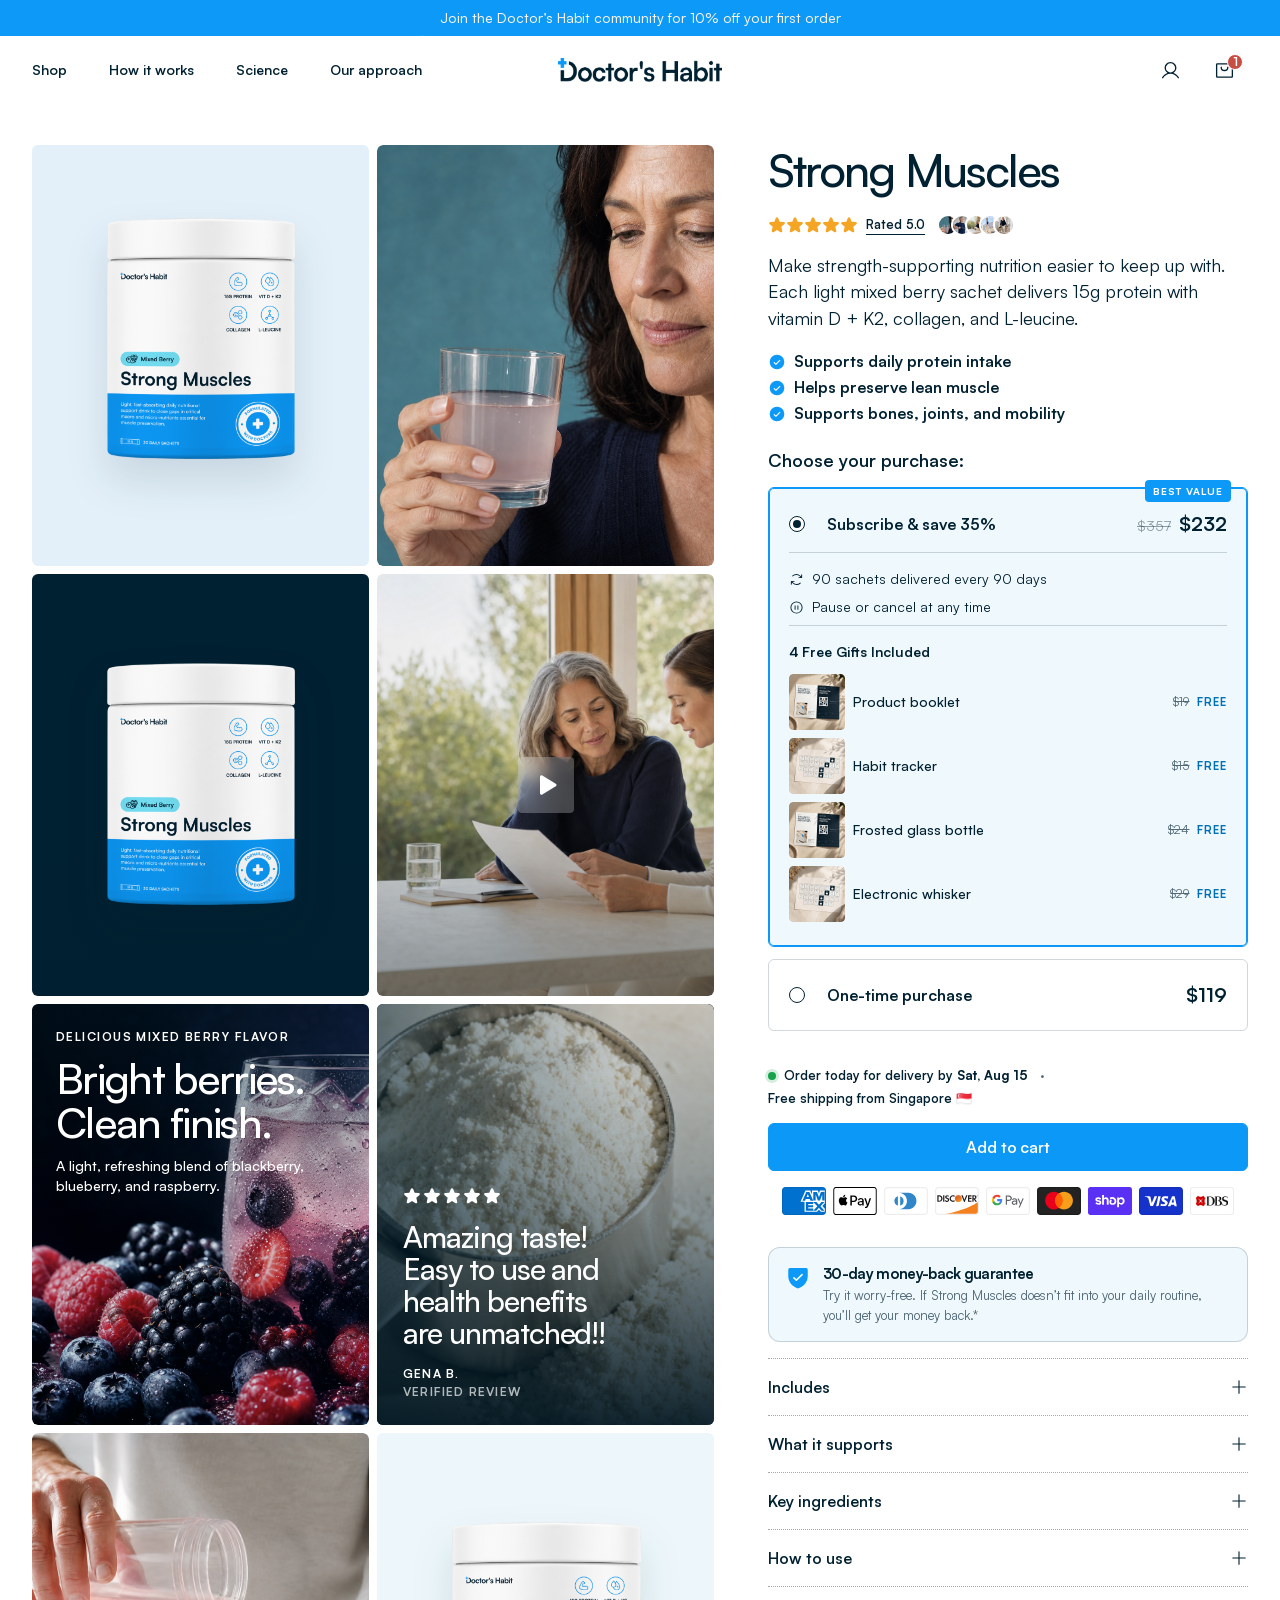
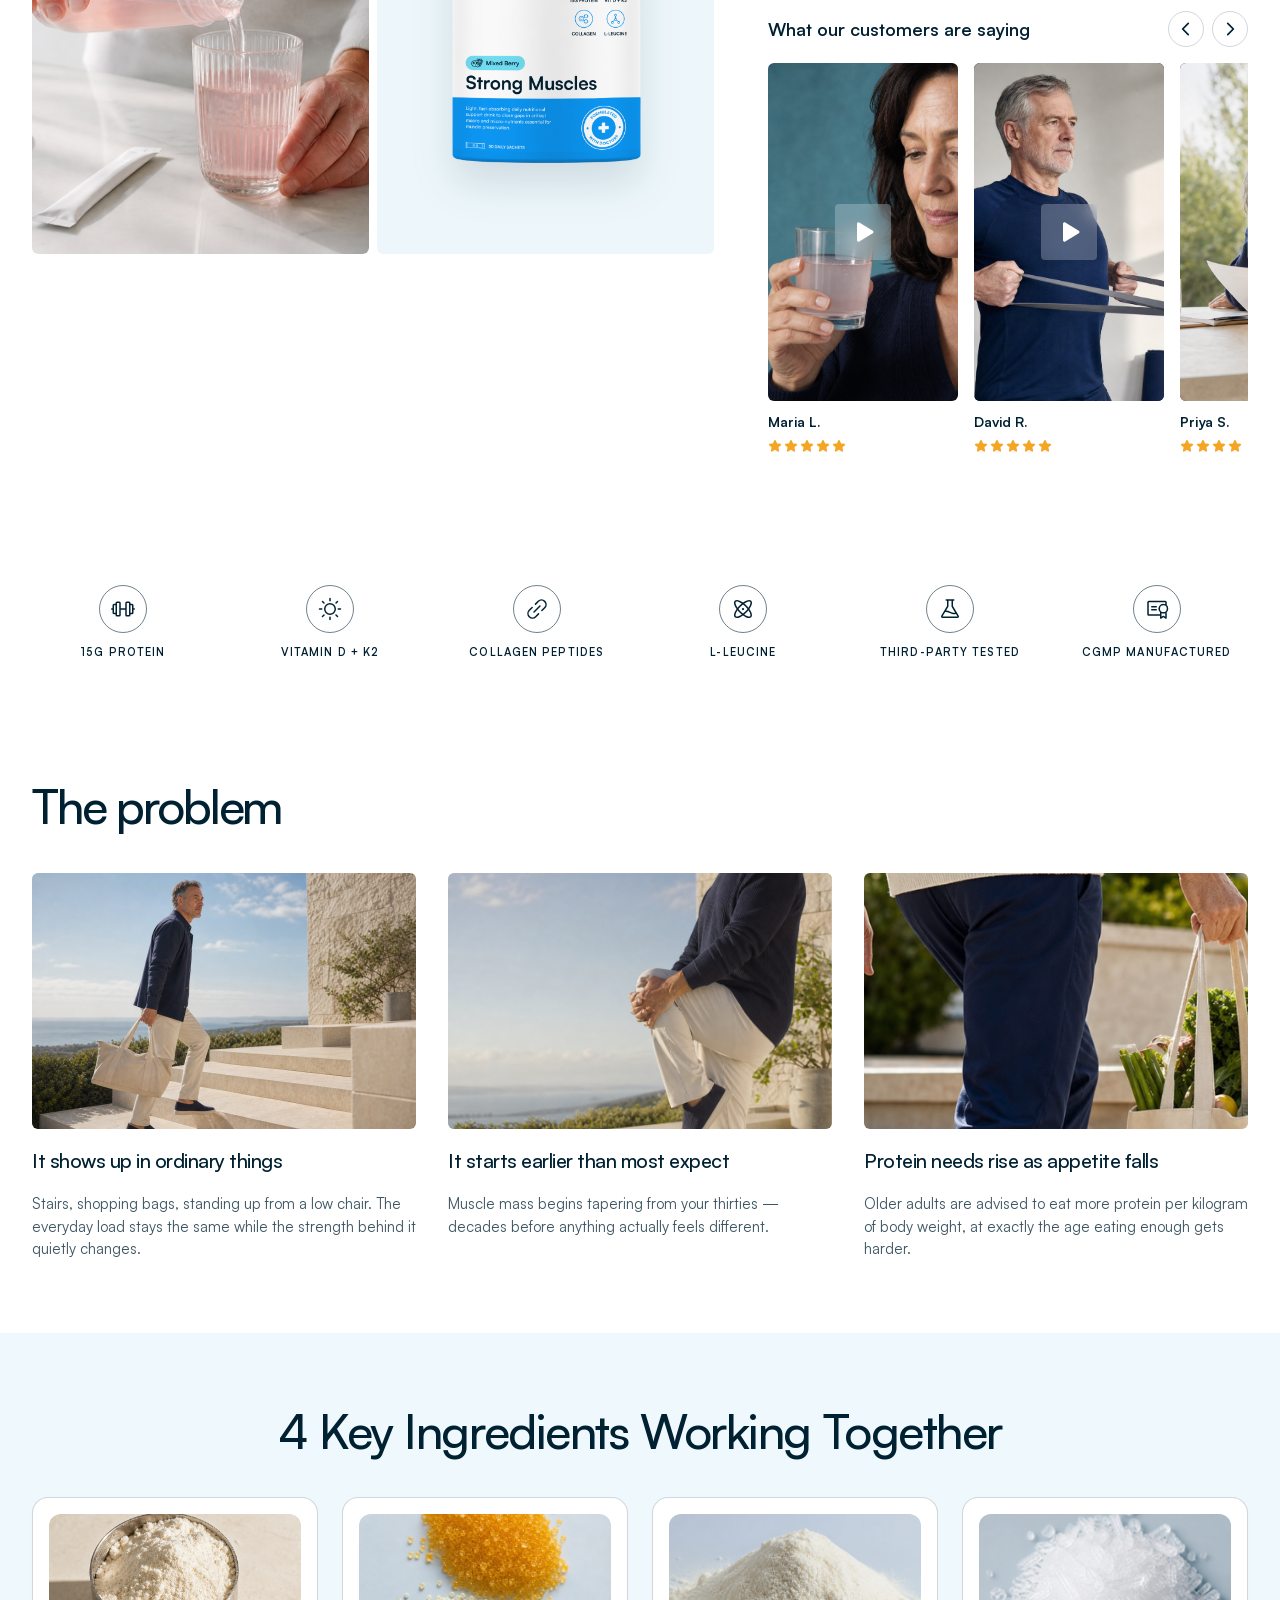
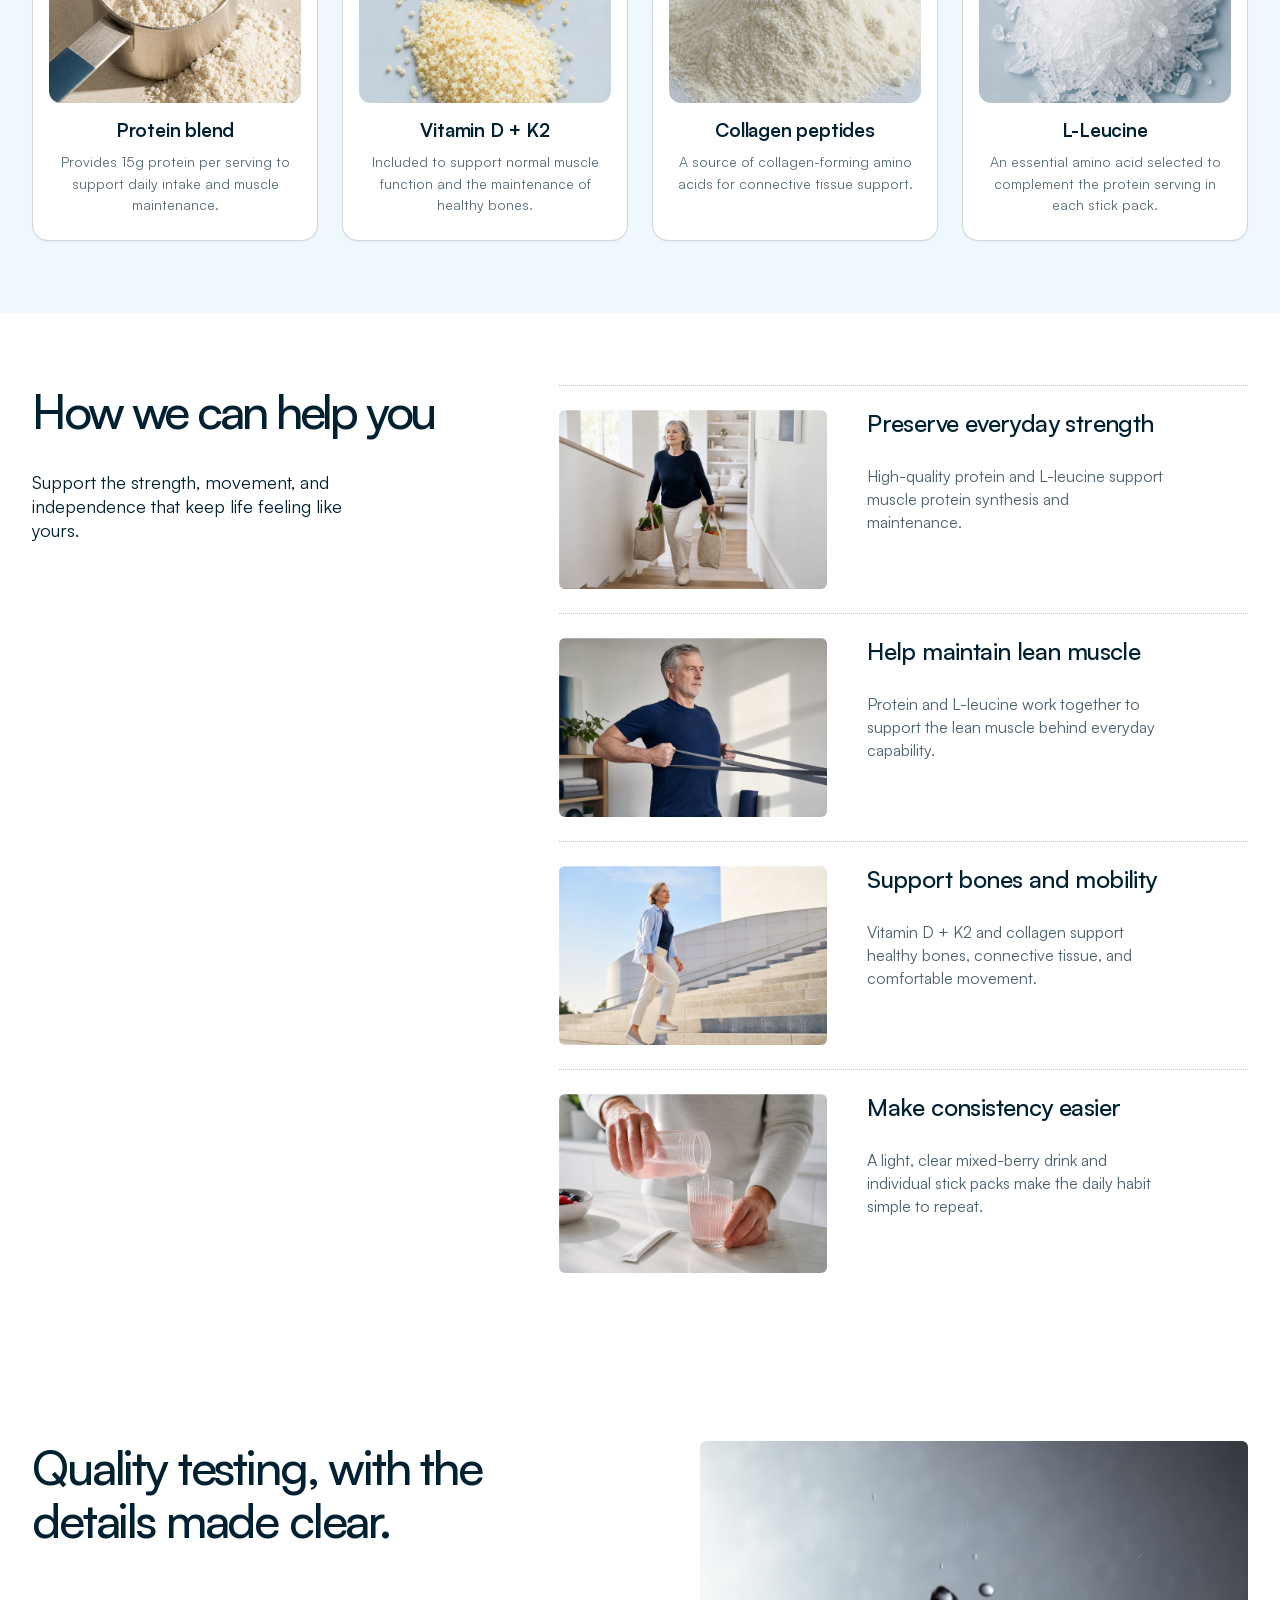
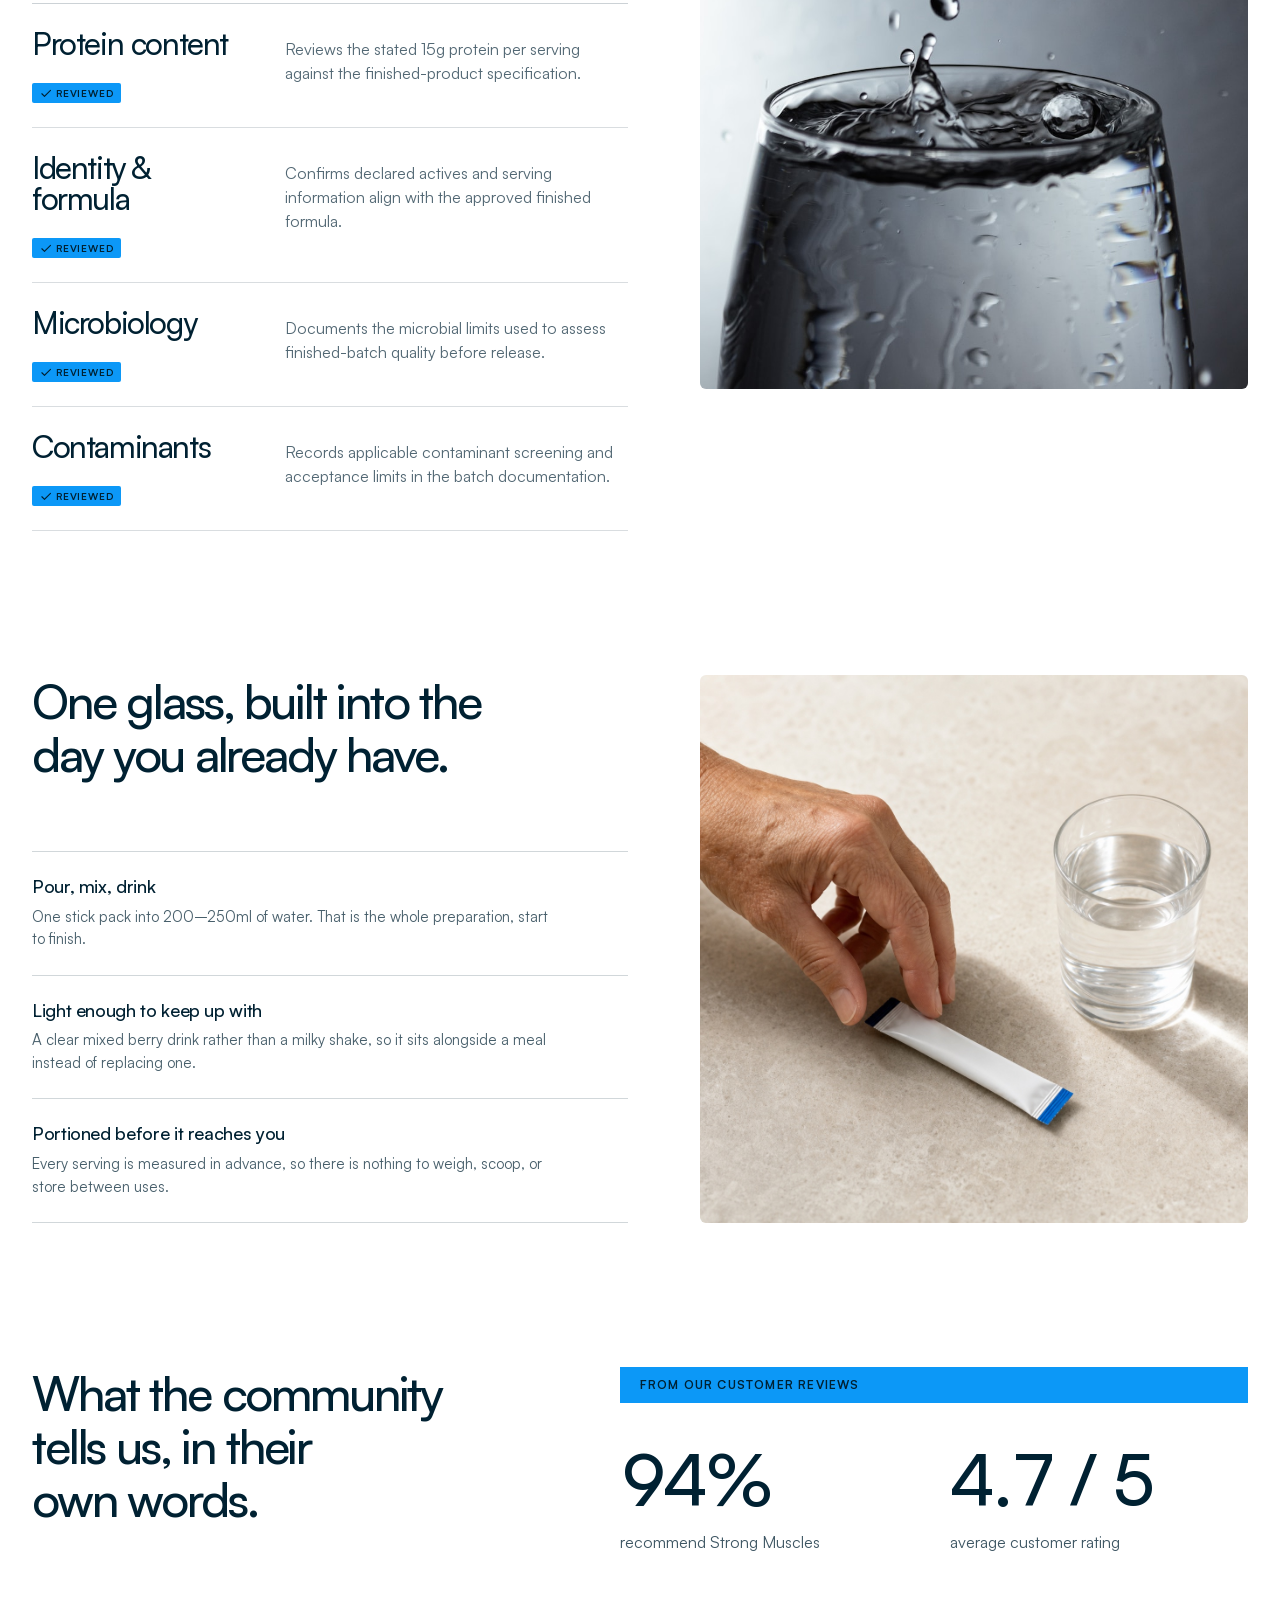
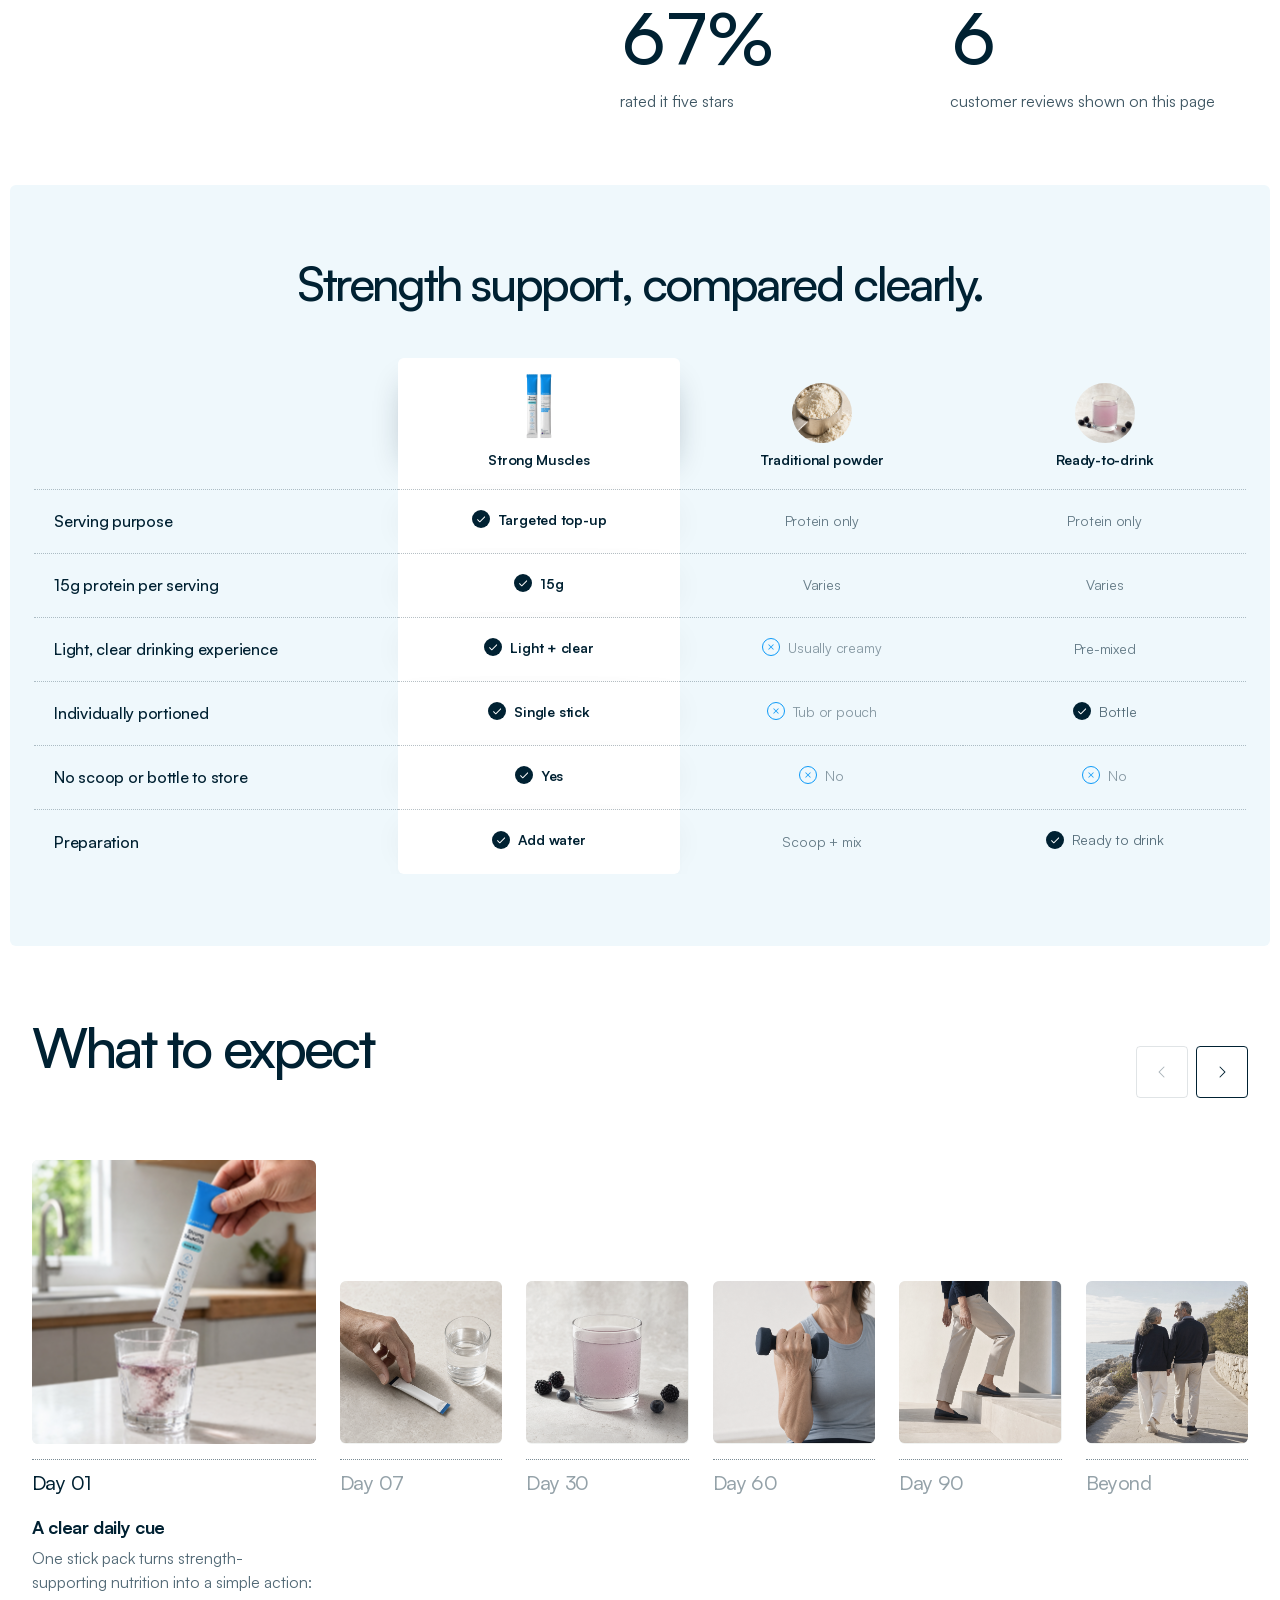
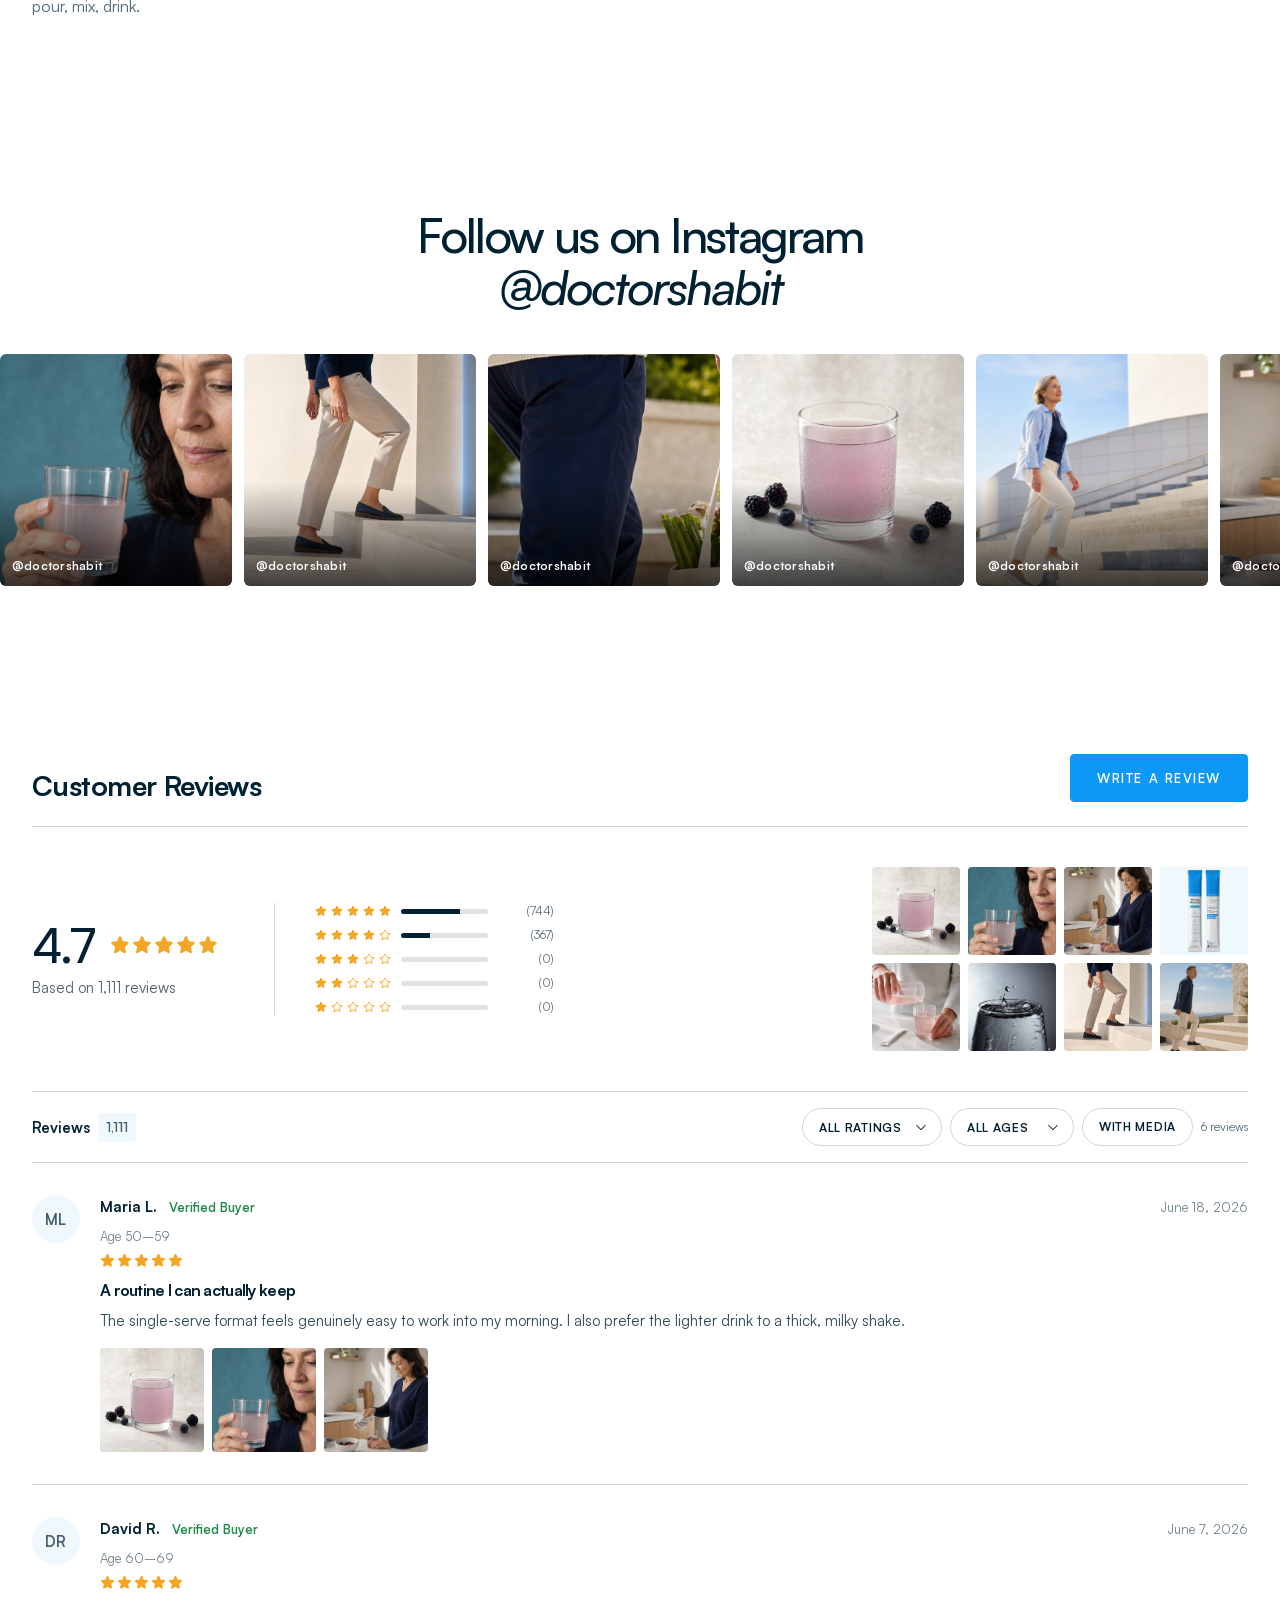
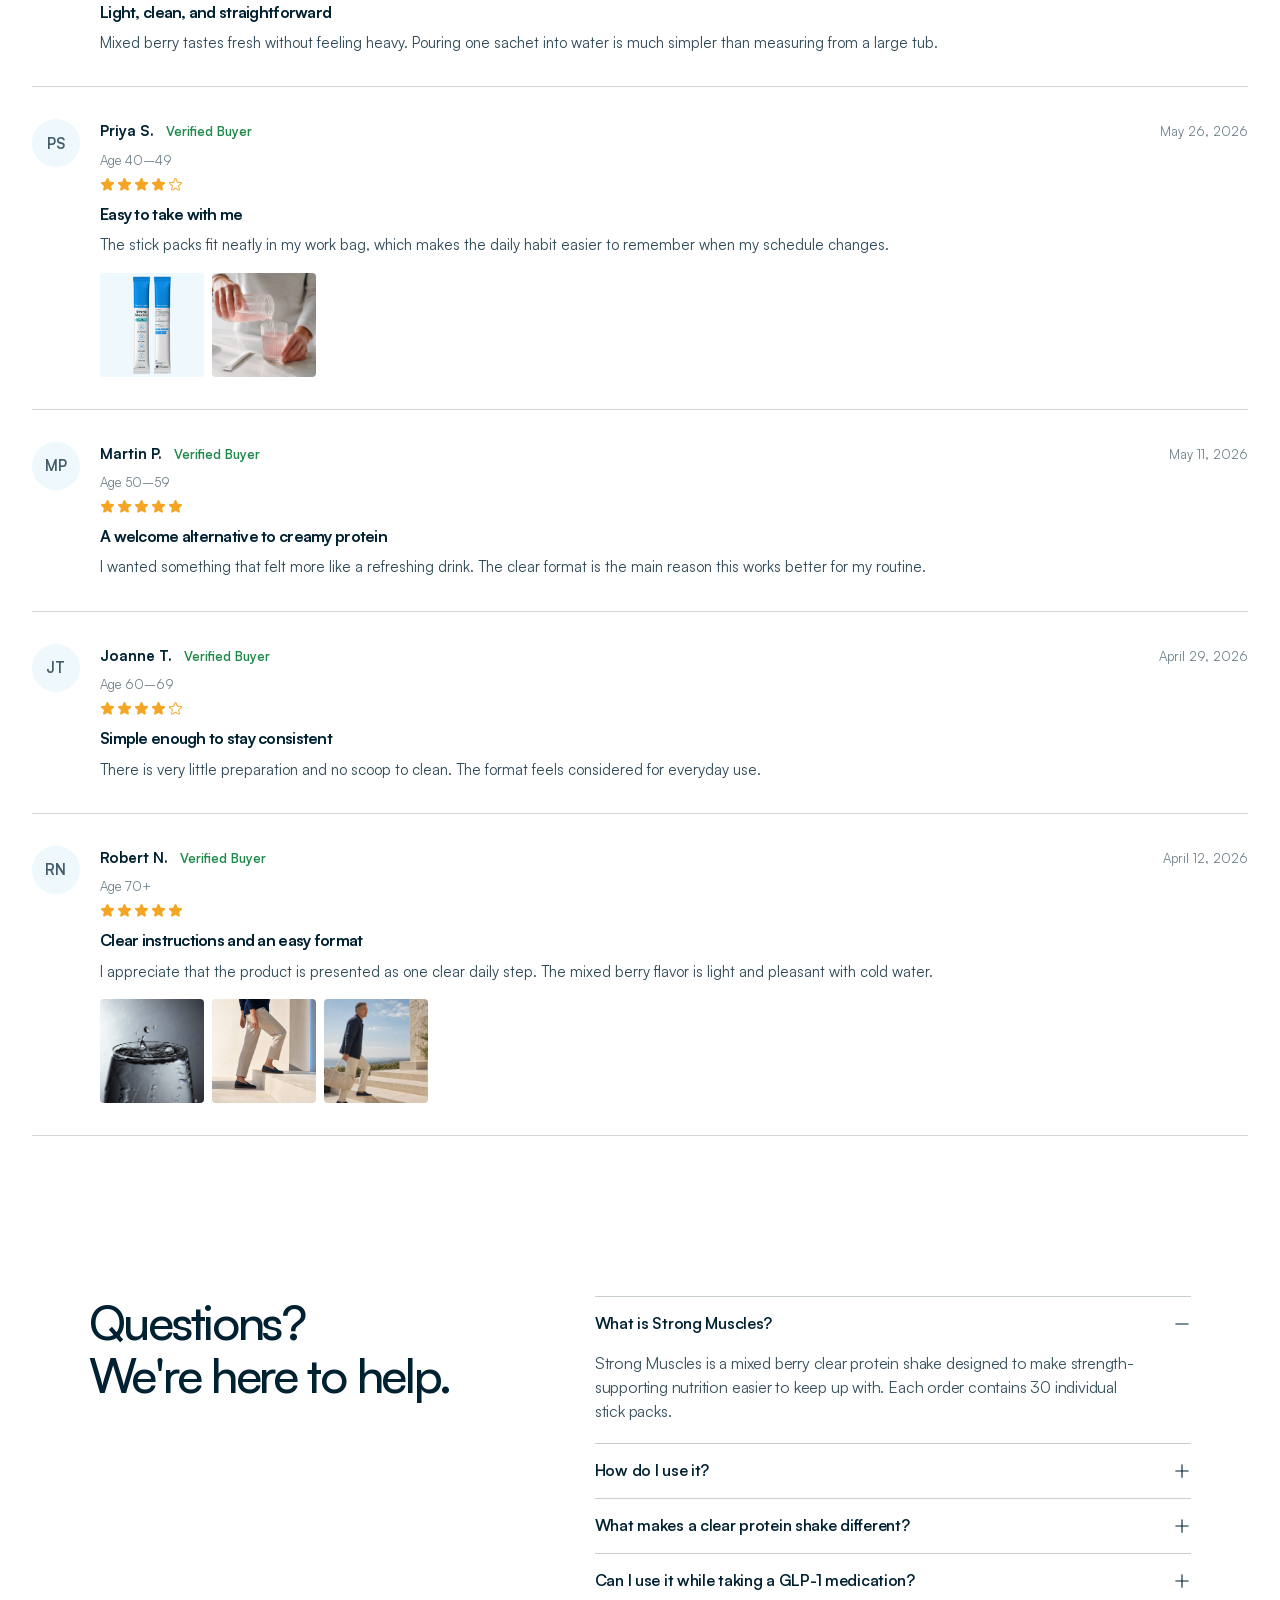
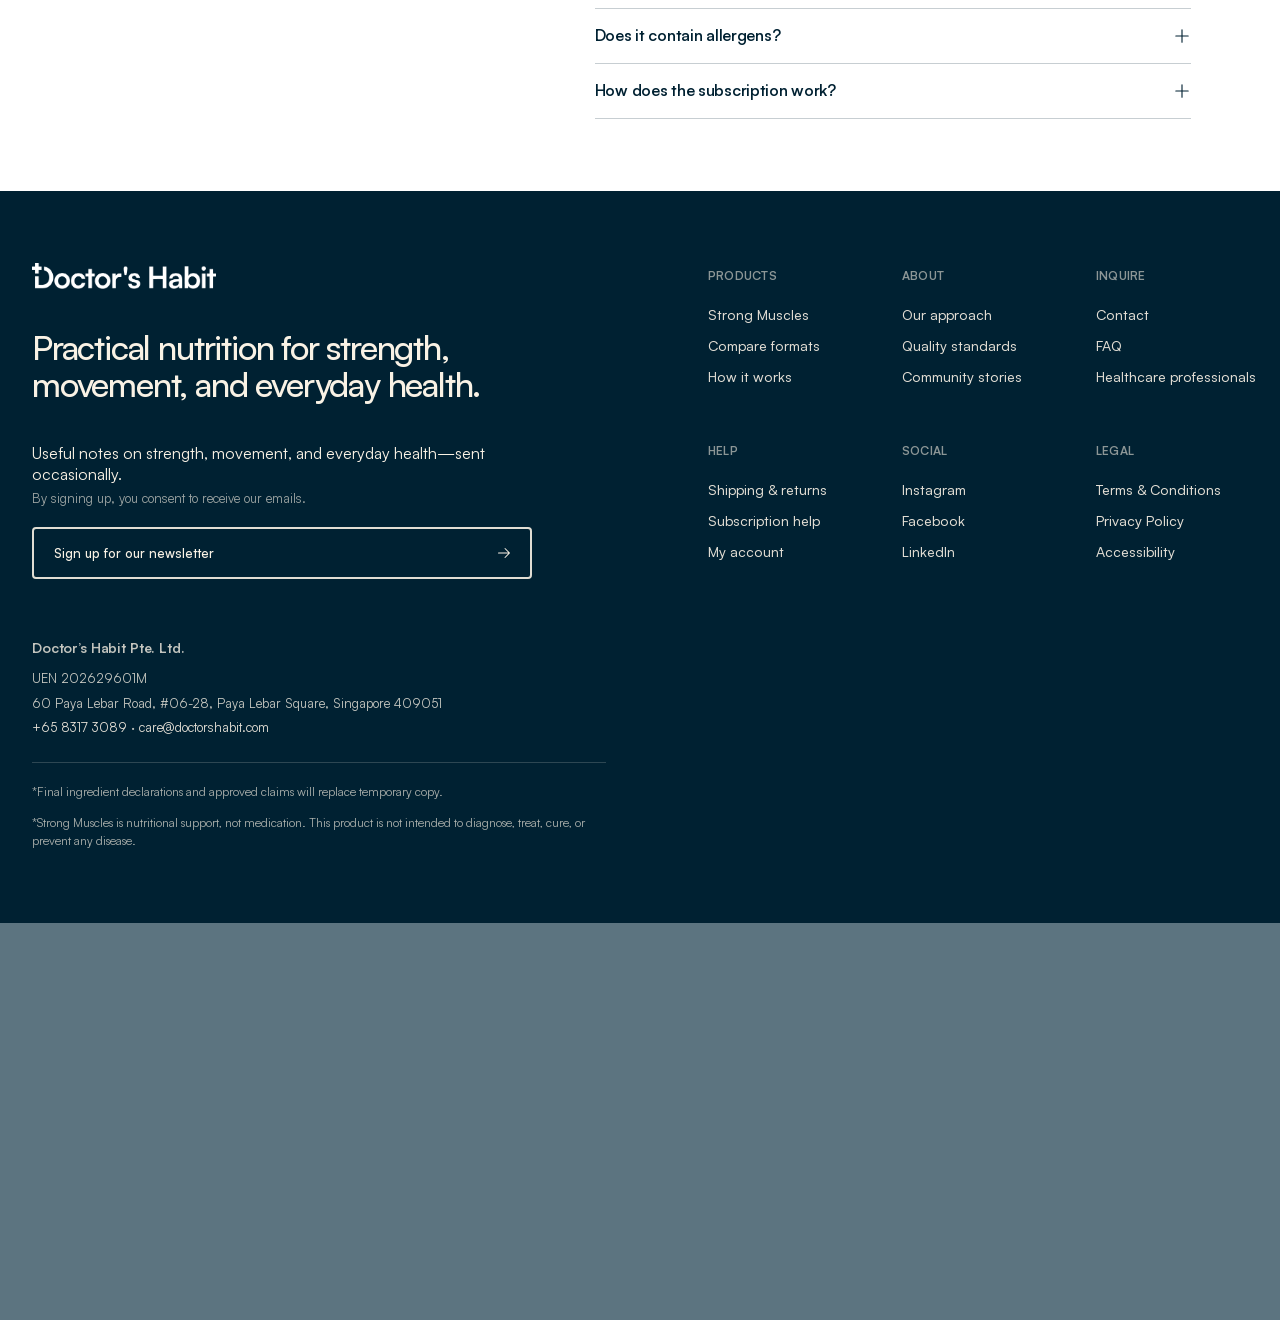
==== commit 13cd2d9d: "Add 30-day money-back guarantee block below payment badges" ====
--- a/index.html
+++ b/index.html
@@ -10,8 +10,8 @@
     />
     <meta name="theme-color" content="#002132" />
     <title>Strong Muscles | Doctor's Habit</title>
-    <script type="module" crossorigin src="./assets/index-bcbfca77.js"></script>
-    <link rel="stylesheet" crossorigin href="./assets/index-C5YfmkNV.css">
+    <script type="module" crossorigin src="./assets/index-04523d76.js"></script>
+    <link rel="stylesheet" crossorigin href="./assets/index-CT7Wd0qS.css">
   </head>
   <body>
     <div id="root"></div>
--- a/assets/index-CT7Wd0qS.css
+++ b/assets/index-CT7Wd0qS.css
@@ -0,0 +1 @@
+@font-face{font-family:Satoshi;src:url([data-uri]) format("woff2");font-style:normal;font-weight:300 900;font-display:swap}@font-face{font-family:Satoshi;src:url([data-uri]) format("woff2");font-style:italic;font-weight:300 900;font-display:swap}.social-wall{width:100%;padding:var(--space-80) 0 var(--space-88);color:var(--navy);background:var(--paper);overflow:hidden}.social-wall__header{margin:0 auto var(--space-40);padding:0 var(--desktop-page-gutter, var(--space-32));display:grid;justify-items:center;gap:var(--space-16);text-align:center}.social-wall__header h2{max-width:20ch;margin:0;font-size:48px;font-weight:500;letter-spacing:-.045em;line-height:1.04}.social-wall__header h2 em{font-style:italic}.social-wall__strip{--social-gap: var(--space-12);--social-gutter: var(--desktop-page-gutter, var(--space-32));width:max-content;margin:0;padding:0;display:flex;gap:var(--social-gap);list-style:none;animation:social-wall-scroll 50s linear infinite}.social-wall__strip:hover,.social-wall__strip:focus-within{animation-play-state:paused}@keyframes social-wall-scroll{0%{transform:translate(0)}to{transform:translate(calc(-50% - var(--social-gap) / 2))}}.social-post{width:232px;flex:0 0 auto;position:relative;overflow:hidden;border-radius:var(--radius-object);scroll-snap-align:start}.social-post img{width:100%;aspect-ratio:1 / 1;object-fit:cover;display:block}.social-post:after{content:"";position:absolute;inset:auto 0 0;height:45%;background:linear-gradient(to top,#000000b8,#0000);pointer-events:none}.social-post__handle{position:absolute;z-index:1;bottom:var(--space-12);left:var(--space-12);color:var(--paper);font-size:12px;font-weight:650;letter-spacing:.02em;line-height:16px}@media(max-width:800px){.social-wall{padding:var(--space-64) 0 var(--space-72)}.social-wall__header{margin-bottom:var(--space-32);padding:0 var(--space-24)}.social-wall__header h2{font-size:32px}.social-wall__strip{--social-gap: var(--space-8);--social-gutter: var(--space-24)}.social-post{width:172px}}@media(prefers-reduced-motion:reduce){.social-wall__strip{width:auto;padding:0 var(--social-gutter);overflow-x:auto;scroll-snap-type:x mandatory;scrollbar-width:none;animation:none}.social-post--repeat{display:none}}.reviews.reviews--verified{width:100%;padding:84px max(24px,calc((100vw - 1440px)/2)) 96px;display:block;color:var(--navy);background:var(--paper)}.reviews__inner{width:100%}.reviews__header{padding-bottom:var(--space-24);display:flex;align-items:end;justify-content:space-between;gap:var(--space-32);border-bottom:1px solid var(--line)}.reviews__product{margin:0 0 var(--space-4);color:#002132a8;font-size:18px;line-height:1.3}.reviews--verified .reviews__header h2{margin:0;font-size:28px;font-weight:700;letter-spacing:-.02em;line-height:1.2}.reviews__summary{padding:var(--space-40) 0;display:flex;align-items:center;gap:var(--space-56);flex-wrap:wrap}.reviews__average{margin:0;display:flex;align-items:center;gap:var(--space-16)}.reviews__average strong{font-size:48px;font-weight:500;letter-spacing:-.04em;line-height:1}.reviews__count{margin:var(--space-8) 0 0;color:#002132b3;font-size:15px;line-height:1.4}.review-distribution{min-width:280px;padding-left:var(--space-40);display:grid;gap:8px;border-left:1px solid var(--line)}.review-distribution__stars{display:inline-flex;gap:1px;color:var(--star)}.review-photos{width:fit-content;margin:0 0 0 auto;padding:0;display:grid;grid-template-columns:repeat(4,88px);gap:var(--space-8);list-style:none}.review-photos img{width:88px;height:88px;display:block;object-fit:cover;background:var(--mist);border-radius:var(--radius-control)}.reviews__toolbar{padding:var(--space-16) 0;display:flex;align-items:center;justify-content:space-between;gap:var(--space-24);flex-wrap:wrap;border-top:1px solid var(--line);border-bottom:1px solid var(--line)}.reviews__tab{margin:0;display:inline-flex;align-items:center;gap:var(--space-8);font-size:15px;font-weight:650}.reviews__tab span{padding:3px var(--space-8);color:#002132b8;background:var(--mist);border-radius:var(--radius-control);font-size:13px;font-weight:600}.review-write-button{min-width:176px;height:48px;margin-top:24px;padding:0 26px;display:inline-flex;align-items:center;justify-content:center;color:var(--paper);background:var(--navy);border:1px solid var(--navy);border-radius:var(--radius-control);font:inherit;font-size:13px;font-weight:600;line-height:1;letter-spacing:.12em;cursor:pointer;transition:background .16s ease,border-color .16s ease}.review-write-button:hover{background:#07384f;border-color:#07384f}.review-write-button:focus-visible{outline:2px solid var(--blue);outline-offset:3px}.review-distribution__row{display:grid;grid-template-columns:76px minmax(0,1fr) 56px;align-items:center;gap:10px;font-size:12px}.review-distribution__row>span{display:inline-flex;align-items:center;gap:4px}.review-distribution__row>span svg{color:var(--star)}.review-distribution__row>i{height:5px;display:block;overflow:hidden;background:#00213221;border-radius:999px}.review-distribution__row>i b{height:100%;display:block;background:var(--navy)}.review-distribution__row>em{color:#002132a8;font-style:normal;text-align:right}.reviews--verified .review-feed{min-width:0}.review-row{padding:var(--space-32) 0;display:grid;grid-template-columns:48px minmax(0,1fr);gap:var(--space-20);border-bottom:1px solid var(--line)}.review-row__avatar{width:48px;height:48px;display:grid;place-items:center;color:#002132b8;background:var(--mist);border-radius:50%;font-size:15px;font-weight:650;letter-spacing:.02em}.review-row__main{min-width:0;display:grid;gap:var(--space-8)}.review-row__head{display:flex;align-items:baseline;justify-content:space-between;gap:var(--space-16);flex-wrap:wrap}.review-row__identity{margin:0;display:inline-flex;align-items:baseline;gap:var(--space-12);flex-wrap:wrap;font-size:15px}.review-row__verified{color:#1f8a4c;font-size:13px;font-weight:600}.review-row__head time{color:#0021328f;font-size:13px;white-space:nowrap}.review-row__age{margin:0;color:#0021328f;font-size:13px;line-height:1.3}.review-row h3{margin:var(--space-4) 0 0;font-size:16px;font-weight:700;line-height:1.35}.review-row__body{max-width:78ch;margin:0;color:#002132d1;font-size:15px;line-height:1.55}.review-row__photos{margin:var(--space-8) 0 0;padding:0;display:flex;gap:var(--space-8);flex-wrap:wrap;list-style:none}.review-row__photos img{width:104px;height:104px;display:block;object-fit:cover;background:var(--mist);border-radius:var(--radius-control)}.reviews--verified .review-filters{margin:0;display:flex;align-items:center;gap:8px;flex-wrap:wrap}.review-select{height:38px;position:relative;display:inline-flex;align-items:center;border:1px solid var(--line);border-radius:999px}.review-select select{height:100%;padding:0 39px 0 16px;-webkit-appearance:none;-moz-appearance:none;appearance:none;color:var(--navy);background:transparent;border:0;border-radius:inherit;outline-offset:3px;font:inherit;font-size:12px;font-weight:650;letter-spacing:.06em;text-transform:uppercase;cursor:pointer}.review-select svg{position:absolute;right:13px;pointer-events:none}.reviews--verified .review-filters button{min-height:38px;padding:0 16px;color:var(--navy);background:transparent;border:1px solid var(--line);border-radius:999px;font-size:12px;font-weight:650;letter-spacing:.06em;text-transform:uppercase}.review-result-count{margin-left:auto;align-self:center;color:var(--muted);font-size:12px}.reviews--verified .review-filters button:hover,.reviews--verified .review-filters button:focus-visible{border-color:var(--navy)}.reviews--verified .review-filters button.is-active{color:#fff;background:var(--navy);border-color:var(--navy)}.review-stars{display:flex;gap:2px;color:var(--star)}.review-no-results{min-height:220px;padding:54px 0;border-bottom:1px solid var(--line)}.review-no-results h3{margin:0 0 10px;font-size:20px;font-weight:550}.review-no-results p{margin:0;color:var(--muted)}@media(max-width:800px){.reviews.reviews--verified{padding:54px 24px 72px;display:block}.reviews__header{display:grid;justify-items:start;gap:var(--space-20)}.reviews--verified .reviews__header h2{font-size:24px}.reviews__summary{padding:var(--space-32) 0;display:grid;gap:var(--space-24)}.review-distribution{min-width:0;padding-left:0;padding-top:var(--space-24);border-left:0;border-top:1px solid var(--line)}.reviews__average strong{font-size:40px}.review-write-button{width:100%}.reviews--verified .review-filters{margin-right:-24px;padding:0 24px 12px 0;flex-wrap:nowrap;overflow-x:auto;scrollbar-width:none;overscroll-behavior-x:contain}.reviews--verified .review-filters::-webkit-scrollbar{display:none}.review-select,.reviews--verified .review-filters button{flex:0 0 auto}.review-photos{width:100%;margin:0;grid-template-columns:repeat(4,minmax(0,1fr))}.review-photos img{width:100%;height:auto;aspect-ratio:1}.reviews__toolbar{align-items:start;flex-direction:column;gap:var(--space-12)}.review-row{padding:var(--space-24) 0;grid-template-columns:40px minmax(0,1fr);gap:var(--space-16)}.review-row__avatar{width:40px;height:40px;font-size:14px}}:root{--blue: #0c99f7;--action-blue: rgb(12, 152, 247);--blue-ink: #0071b8;--cyan: #61d5e8;--navy: #002132;--paper: #ffffff;--mist: #eff8fc;--line: rgba(0, 33, 50, .18);--muted: #526976;--star: #f5a524;--sale: #c8102e;--max: 1280px;--space-2: 2px;--space-4: 4px;--space-8: 8px;--space-12: 12px;--space-16: 16px;--space-20: 20px;--space-24: 24px;--space-28: 28px;--space-32: 32px;--space-40: 40px;--space-48: 48px;--space-56: 56px;--space-64: 64px;--space-72: 72px;--space-80: 80px;--space-88: 88px;--space-96: 96px;--space-120: 120px;--space-128: 128px;--space-144: 144px;--space-stack-xs: var(--space-4);--space-stack-sm: var(--space-8);--space-stack-md: var(--space-16);--space-stack-lg: var(--space-24);--space-stack-xl: var(--space-32);--space-section-y: var(--space-80);--space-section-gap: var(--space-16);--section-block: var(--space-72);--section-block-sm: var(--space-48);--space-page-inline: var(--space-32);--font-section-display: 56px;--line-section-display: 56px;font-family:Satoshi,Arial,sans-serif;color:var(--navy);background:var(--paper);font-synthesis:none}*{box-sizing:border-box}html{scroll-behavior:auto;scroll-padding-top:112px}body{margin:0;min-width:320px;min-height:100vh;color:var(--navy);background:var(--paper);-webkit-font-smoothing:antialiased}button,input{font:inherit}button,a,summary{-webkit-tap-highlight-color:transparent}button{color:inherit}a{color:inherit;text-decoration:none}img{display:block;max-width:100%}h1,h2,h3,p,ul,blockquote{margin-top:0}h1,h2,h3{letter-spacing:-.035em;line-height:100%}p{line-height:156%}.skip-link{position:fixed;left:20px;top:-80px;z-index:100;padding:13px 18px;color:#fff;background:var(--navy)}.skip-link:focus{top:18px}.announcement{min-height:34px;padding:7px 4vw;display:flex;align-items:center;justify-content:center;gap:48px;color:var(--navy);background:var(--blue);font-size:14px;font-weight:700;letter-spacing:.03em}.announcement__secondary{opacity:.86}.site-header{position:relative;z-index:20;height:82px;padding:0 max(4vw,calc((100vw - var(--max)) / 2));display:grid;grid-template-columns:1fr auto 1fr;align-items:center;gap:40px;background:#fffffff5}.brand-logo{width:184px;height:auto}.brand-logo--reversed{filter:brightness(0) invert(1)}.desktop-nav{display:flex;align-items:center;gap:36px;font-size:16px;font-weight:600}.desktop-nav a,.footer a{transition:color .16s ease}.desktop-nav a:hover,.footer a:hover{color:var(--blue)}.header-actions{justify-self:end;display:flex;gap:6px}.icon-button{width:48px;height:48px;display:inline-grid;place-items:center;border:0;background:transparent;cursor:pointer}.icon-button:hover{color:var(--blue)}.menu-button,.mobile-nav{display:none}.hero{min-height:790px;display:grid;grid-template-columns:minmax(0,1.04fr) minmax(480px,.96fr);border-bottom:1px solid var(--line)}.payment-badges{margin:var(--space-16) 0;padding:0;display:flex;flex-wrap:nowrap;align-items:center;justify-content:center;gap:7px;list-style:none}.payment-badges li{flex:0 1 44px;min-width:0;display:flex;align-items:center}.payment-badges img{width:100%;height:auto;display:block}.payment-badges li[data-method=dbs]{aspect-ratio:38 / 24;justify-content:center;padding:3px 5px;background:#fff;border:1px solid rgba(0,0,0,.07);border-radius:3px}.payment-badges li[data-method=dbs] img{width:auto;height:100%;object-fit:contain}@media(max-width:800px){.payment-badges{gap:5px}}.guarantee-note{margin:var(--space-16) 0 0;padding:var(--space-16);display:flex;align-items:flex-start;gap:var(--space-12);background:var(--mist);border:1px solid var(--line);border-radius:12px}.guarantee-note__icon{flex:0 0 auto;display:inline-flex;align-items:center;justify-content:center;color:var(--blue)}.guarantee-note__copy{min-width:0}.guarantee-note__copy h3{margin:0 0 3px;color:var(--navy);font-size:15px;font-weight:700;line-height:1.3}.guarantee-note__copy p{margin:0;color:#002132ad;font-size:13px;line-height:1.5;text-wrap:pretty}.gallery-panel{min-width:0;padding:42px clamp(32px,5vw,84px) 30px;display:grid;grid-template-rows:minmax(540px,1fr) auto;gap:22px;background:var(--mist)}.gallery-stage{min-height:540px;position:relative;overflow:hidden}.product-stage{width:100%;height:100%;min-height:540px;position:relative;display:flex;align-items:center;justify-content:center}.product-stage:after{content:"";position:absolute;left:12%;right:12%;bottom:8%;height:26px;border-radius:50%;background:#00213217;filter:blur(17px)}.product-tub{position:relative;z-index:2;width:min(60%,430px);filter:drop-shadow(0 28px 22px rgba(0,33,50,.09))}.product-tub--back{width:min(57%,420px)}.product-stick{position:absolute;z-index:3;right:7%;bottom:4%;width:min(34%,250px);filter:drop-shadow(0 20px 14px rgba(0,33,50,.12))}.product-stick--large{position:relative;right:auto;bottom:auto;width:min(60%,460px)}.gallery-lifestyle{width:100%;height:100%;min-height:540px;object-fit:cover;object-position:center}.gallery-thumbs{display:grid;grid-template-columns:repeat(4,minmax(0,1fr));gap:10px}.gallery-thumb{min-width:0;min-height:92px;padding:8px;display:grid;grid-template-columns:44px 1fr;align-items:center;gap:8px;text-align:left;font-size:12px;font-weight:700;border:1px solid transparent;background:#ffffffb8;cursor:pointer}.gallery-thumb img{width:44px;height:60px;object-fit:contain}.gallery-thumb.is-selected{border-color:var(--blue);background:#fff}.purchase-panel{padding:clamp(56px,6vw,92px) clamp(42px,7vw,104px);display:flex;flex-direction:column;justify-content:center}.rating-placeholder{margin-bottom:28px;display:flex;align-items:center;gap:14px;color:var(--muted);font-size:14px}.empty-stars{display:flex;gap:2px;color:var(--blue)}.product-kicker,.eyebrow{margin-bottom:18px;color:var(--blue-ink);font-size:14px;font-weight:800;letter-spacing:.14em;text-transform:uppercase}.purchase-panel h1{margin-bottom:12px;font-size:clamp(58px,5.2vw,84px);font-weight:500}.purchase-panel h2{margin-bottom:24px;font-size:clamp(28px,2.6vw,42px);font-weight:500}.hero-copy{max-width:600px;margin-bottom:25px;color:var(--muted);font-size:18px}.benefit-list{margin:0 0 30px;padding:0;display:grid;gap:10px;list-style:none;font-size:18px;font-weight:600}.benefit-list li{display:flex;align-items:center;gap:10px}.benefit-list svg{color:var(--blue);flex:0 0 auto}.price-line{padding:18px 0;display:flex;align-items:center;justify-content:space-between;gap:20px;border-top:1px solid var(--line);border-bottom:1px solid var(--line);font-size:16px;font-weight:700}.price-line span:last-child{color:var(--muted);font-size:14px;font-weight:500}.purchase-options{margin:24px 0 16px;padding:0;display:grid;gap:10px;border:0}.purchase-options legend{position:absolute;width:1px;height:1px;padding:0;overflow:hidden;clip:rect(0 0 0 0);white-space:nowrap;border:0}.purchase-option{min-height:76px;padding:13px 16px;display:grid;grid-template-columns:auto 1fr auto;align-items:center;gap:14px;border:1px solid var(--line);cursor:pointer}.purchase-option.is-selected{border:2px solid var(--blue);padding:12px 15px}.purchase-option input[type=radio]{-webkit-appearance:none;-moz-appearance:none;appearance:none;width:20px;height:20px;margin:0;display:grid;place-content:center;flex:0 0 20px;background:var(--paper);border:1.5px solid var(--navy);border-radius:50%;cursor:pointer}.purchase-option input[type=radio]:before{content:"";width:8px;height:8px;background:var(--navy);border-radius:50%;transform:scale(0)}.purchase-option input[type=radio]:checked:before{transform:scale(1)}.purchase-option input[type=radio]:focus-visible{outline:2px solid var(--blue);outline-offset:3px}.purchase-option span{display:grid;gap:3px}.purchase-option strong{font-size:16px}.purchase-option small{color:var(--muted);font-size:14px}.selection-check{opacity:0;color:var(--blue)}.purchase-option.is-selected .selection-check{opacity:1}.order-date{margin:var(--space-20) 0 var(--space-16);display:flex;flex-wrap:wrap;align-items:center;justify-content:flex-start;gap:6px 12px;color:var(--navy);font-size:13px;font-weight:600;line-height:1.3;text-align:left}.order-date__main{display:inline-flex;align-items:center;gap:8px}.order-date__dot{width:8px;height:8px;flex:0 0 auto;border-radius:999px;background:#16a34a;box-shadow:0 0 0 3px #16a34a2e;animation:order-date-pulse 1.8s ease-in-out infinite}.order-date__date{font-weight:750}.order-date__sep{color:var(--muted)}.order-date__ships{color:var(--navy)}@keyframes order-date-pulse{0%,to{box-shadow:0 0 0 3px #16a34a2e}50%{box-shadow:0 0 0 5px #16a34a14}}@media(prefers-reduced-motion:reduce){.order-date__dot{animation:none}}.buy-row{display:grid;grid-template-columns:auto 1fr;gap:12px}.quantity{height:54px;display:grid;grid-template-columns:48px 42px 48px;align-items:center;border:1px solid var(--line)}.quantity button{width:48px;height:52px;display:grid;place-items:center;border:0;background:transparent;cursor:pointer}.quantity button:disabled{opacity:.35;cursor:not-allowed}.quantity output{text-align:center;font-weight:700}.primary-button{min-height:54px;padding:0 24px;display:inline-flex;align-items:center;justify-content:center;gap:12px;color:var(--navy);background:var(--blue);border:1px solid var(--blue);font-weight:800;cursor:pointer;transition:background .16s ease,color .16s ease}.primary-button:hover{color:var(--navy);background:#fff}.trust-inline{margin-top:25px;padding-top:20px;display:grid;grid-template-columns:repeat(3,1fr);border-top:1px solid var(--line)}.trust-inline span{padding:0 12px;display:grid;justify-items:center;gap:7px;text-align:center;color:var(--muted);font-size:12px;font-weight:700;border-right:1px solid var(--line)}.trust-inline span:last-child{border-right:0}.trust-inline svg{color:var(--blue)}.checkout-note{margin:20px 0 0;display:flex;align-items:center;justify-content:center;gap:7px;color:var(--muted);font-size:14px}.order-strip{padding:34px max(4vw,calc((100vw - var(--max)) / 2));display:grid;grid-template-columns:1.5fr repeat(5,1fr);align-items:stretch;border-bottom:1px solid var(--line)}.order-intro{padding-right:30px}.order-intro .eyebrow{margin-bottom:10px}.order-intro h2{margin:0;max-width:270px;font-size:28px;line-height:106%}.order-item{min-height:122px;padding:8px 18px;display:grid;grid-template-columns:60px 1fr;align-items:center;gap:12px;border-left:1px solid var(--line)}.order-item img{width:58px;height:82px;object-fit:contain}.order-item span{display:grid;gap:5px;color:var(--muted);font-size:14px;line-height:130%}.order-item strong{color:var(--navy);font-size:14px}.order-item--text{grid-template-columns:36px 1fr}.order-item--text svg{color:var(--blue)}.order-item--gift{grid-template-columns:36px 1fr;background:var(--mist)}.jump-nav{position:sticky;top:0;z-index:15;height:58px;padding-left:max(4vw,calc((100vw - var(--max)) / 2));display:flex;align-items:center;gap:30px;overflow-x:auto;color:#fff;background:var(--navy);font-size:14px;font-weight:700;white-space:nowrap;scrollbar-width:none}.jump-nav::-webkit-scrollbar{display:none}.jump-nav>span{color:var(--cyan);text-transform:uppercase;letter-spacing:.12em}.jump-nav a{opacity:.72}.jump-nav a:hover{opacity:1}.jump-nav button{height:58px;margin-left:auto;padding:0 max(4vw,calc((100vw - var(--max)) / 2)) 0 32px;display:inline-flex;align-items:center;gap:11px;flex:0 0 auto;color:var(--navy);background:var(--blue);border:0;font-weight:800;cursor:pointer}.manifesto{min-height:430px;padding:92px max(4vw,calc((100vw - var(--max)) / 2));display:grid;grid-template-columns:1.5fr .72fr;align-items:end;gap:12vw;color:#fff;background:var(--navy)}.manifesto h2{margin:0;font-size:clamp(64px,8vw,132px);font-weight:450}.manifesto p{max-width:430px;margin:0 0 10px;color:#ffffffc2;font-size:22px}.story-split{min-height:760px;display:grid;grid-template-columns:.83fr 1.17fr;background:#fff}.story-copy{padding:110px clamp(40px,7vw,120px);display:flex;flex-direction:column;justify-content:center}.story-copy h2,.section-heading h2,.ingredient-copy h2,.label-copy h2,.story-carousel__head h2,.videos h2,.reviews h2{margin-bottom:28px;font-size:clamp(52px,6vw,94px);font-weight:450}.story-copy>p:not(.eyebrow){max-width:500px;margin-bottom:32px;color:var(--muted);font-size:20px}.text-link,.quality a,.guarantee a{display:inline-flex;align-items:center;gap:9px;font-weight:800}.text-link{color:var(--blue-ink)}.quality a{color:var(--blue)}.story-split>img{width:100%;height:760px;object-fit:cover}.section-pad{padding:120px max(4vw,calc((100vw - var(--max)) / 2))}.section-heading{max-width:780px;margin-bottom:74px}.section-heading>p:not(.eyebrow){max-width:600px;color:var(--muted);font-size:20px}.section-heading--wide{max-width:980px}.journey{background:var(--paper)}.timeline{display:grid;grid-template-columns:repeat(3,minmax(0,1fr))}.timeline-step{min-width:0;position:relative;padding:0 clamp(20px,3vw,48px) 0 0}.timeline-step+.timeline-step{padding-left:clamp(20px,3vw,48px)}.timeline-day{display:grid;align-items:start}.timeline-day span{font-size:18px;font-weight:700}.timeline-day strong{color:var(--blue);font-size:clamp(100px,12vw,174px);font-weight:350;line-height:90%;letter-spacing:-.07em}.timeline-line{position:absolute;top:45px;left:48%;right:0;height:1px;background:var(--navy)}.timeline-line:after{content:"";position:absolute;top:-3px;right:0;width:7px;height:7px;border-radius:50%;background:var(--navy)}.timeline-step h3{margin:34px 0 14px;font-size:26px}.timeline-step p{max-width:310px;color:var(--muted);font-size:18px}.benefits{background:var(--mist)}.benefit-field{display:grid;grid-template-columns:repeat(4,minmax(0,1fr));border-top:1px solid var(--navy);border-bottom:1px solid var(--navy)}.benefit-field article{min-height:330px;padding:34px;border-right:1px solid var(--line)}.benefit-field article:first-child{padding-left:0}.benefit-field article:last-child{border-right:0}.benefit-field span{color:var(--blue-ink);font-size:14px;font-weight:800}.benefit-field h3{margin:76px 0 20px;font-size:30px}.benefit-field p{color:var(--muted);font-size:18px}.ingredients{min-height:900px;display:grid;grid-template-columns:1.08fr .92fr;background:var(--paper)}.ingredient-image img{width:100%;height:100%;min-height:900px;object-fit:cover}.ingredient-copy{padding:112px clamp(42px,7vw,120px)}.ingredient-intro{max-width:620px;margin-bottom:54px;color:var(--muted);font-size:20px}.label-section{min-height:790px;display:grid;grid-template-columns:.8fr 1.2fr;gap:9vw;background:var(--cyan)}.label-product{display:flex;align-items:center;justify-content:center}.label-product img{width:min(86%,440px);filter:drop-shadow(0 30px 25px rgba(0,33,50,.12))}.label-copy{align-self:center}.label-copy>p:not(.eyebrow){max-width:650px;color:#002132c2;font-size:18px}.facts-disclosure{margin-top:38px;border-top:1px solid var(--navy);border-bottom:1px solid var(--navy)}.facts-disclosure summary{min-height:68px;display:flex;align-items:center;justify-content:space-between;font-size:18px;font-weight:800;cursor:pointer;list-style:none}.facts-disclosure summary::-webkit-details-marker{display:none}.facts-disclosure[open] summary svg{transform:rotate(180deg)}.facts-disclosure>div{padding:24px 0 28px;border-top:1px solid rgba(0,33,50,.2)}.facts-head{display:grid;gap:5px}.facts-head strong{font-size:24px}.facts-head span,.facts-disclosure>div p{color:#002132b8}.ritual{margin-top:42px;display:grid;grid-template-columns:repeat(3,1fr);border-top:1px solid var(--navy)}.ritual>div{padding:24px 18px 0 0}.ritual span{display:block;margin-bottom:26px;color:#00213299;font-size:14px}.ritual strong{font-size:20px}.ritual p{color:#002132b8;font-size:14px}.proof{color:#fff;background:var(--navy)}.proof-quote{min-height:330px;padding:74px max(4vw,calc((100vw - var(--max)) / 2));display:grid;grid-template-columns:auto 1fr .38fr;align-items:center;gap:32px;border-bottom:1px solid rgba(255,255,255,.26)}.quote-mark{color:var(--cyan);font-size:110px;line-height:60%}.proof-quote blockquote{margin:0;max-width:780px;font-size:clamp(34px,4vw,60px);font-weight:450;letter-spacing:-.04em;line-height:106%}.proof-quote p{margin:0;color:#ffffff9e;font-size:14px}.story-carousel{padding:94px max(4vw,calc((100vw - var(--max)) / 2)) 120px}.story-carousel__head{margin-bottom:54px;display:flex;align-items:end;justify-content:space-between;gap:30px}.story-carousel__head h2{margin:0}.carousel-controls{display:flex;gap:8px}.carousel-controls button{width:52px;height:52px;display:grid;place-items:center;color:#fff;background:transparent;border:1px solid rgba(255,255,255,.4);cursor:pointer}.story-carousel__body{display:grid;grid-template-columns:1.35fr .65fr;min-height:520px;border-top:1px solid rgba(255,255,255,.4)}.story-carousel__body>img{width:100%;height:520px;object-fit:cover}.story-pending{padding:56px;display:flex;flex-direction:column;justify-content:flex-end;border-left:1px solid rgba(255,255,255,.4)}.story-pending span{color:var(--cyan);font-size:14px;font-weight:800;letter-spacing:.1em;text-transform:uppercase}.story-pending h3{margin:28px 0 20px;font-size:38px}.story-pending p{color:#ffffffa3}.comparison{background:var(--paper)}.table-scroll{overflow-x:auto;outline-offset:8px}table{width:100%;min-width:820px;border-collapse:collapse;font-size:16px}th,td{height:68px;padding:0 22px;text-align:center;border-bottom:1px solid var(--line)}th:first-child,td:first-child{text-align:left}thead th{color:var(--muted);font-size:14px;text-transform:uppercase;letter-spacing:.08em}.featured-col{color:var(--navy);background:var(--mist)}thead .featured-col{color:var(--navy);background:var(--blue)}td svg{margin:auto;color:var(--blue)}.quality{min-height:830px;display:grid;grid-template-columns:.82fr 1.18fr;gap:11vw;align-items:center;color:#fff;background:var(--navy)}.eyebrow--light{color:var(--cyan)}.quality-intro h2{margin-bottom:34px;font-size:clamp(74px,8vw,132px);font-weight:420}.quality-intro>p:not(.eyebrow){max-width:490px;margin-bottom:35px;color:#ffffffad;font-size:20px}.quality-rows{border-top:1px solid rgba(255,255,255,.36)}.quality-rows article{min-height:178px;padding:30px 0;display:grid;grid-template-columns:52px 1fr auto;align-items:center;gap:24px;border-bottom:1px solid rgba(255,255,255,.36)}.quality-rows article>svg{color:var(--cyan)}.quality-rows h3{margin:0 0 10px;font-size:30px}.quality-rows p{max-width:520px;margin:0;color:#ffffffa3;font-size:16px}.quality-rows article>span{color:var(--cyan);font-size:14px;font-weight:800;text-transform:uppercase;letter-spacing:.09em}.experts{min-height:720px;display:grid;grid-template-columns:1fr 1fr;background:#fff}.experts-image img{width:100%;height:720px;object-fit:cover}.experts-copy{padding:105px clamp(42px,7vw,120px)}.experts-copy h2{margin-bottom:30px;font-size:clamp(54px,6vw,90px);font-weight:450}.experts-copy>p:not(.eyebrow){max-width:620px;margin-bottom:46px;color:var(--muted);font-size:18px}.advisor-status{padding:22px 0;display:flex;align-items:center;justify-content:space-between;gap:20px;border-top:1px solid var(--line)}.advisor-status:last-child{border-bottom:1px solid var(--line)}.advisor-status strong{color:var(--blue-ink);text-align:right}.videos{background:var(--mist)}.section-heading--row{max-width:none;display:flex;align-items:end;justify-content:space-between;gap:50px}.section-heading--row h2{margin-bottom:0}.section-heading--row>p{max-width:400px}.video-grid{display:grid;grid-template-columns:1.25fr .9fr .9fr;gap:18px}.video-tile{min-height:440px;padding:0;position:relative;overflow:hidden;color:#fff;background:var(--navy);border:0;text-align:left;cursor:pointer}.video-tile img{width:100%;height:440px;object-fit:cover;transition:transform .45s ease}.video-tile:hover img{transform:scale(1.025)}.play-button{position:absolute;inset:50% auto auto 50%;width:70px;height:70px;display:grid;place-items:center;color:var(--navy);background:#fff;border-radius:50%;transform:translate(-50%,-50%)}.video-caption{position:absolute;inset:auto 0 0;padding:23px;background:#002132d6;font-size:14px;font-weight:700}.guarantee{min-height:330px;padding:62px max(4vw,calc((100vw - var(--max)) / 2));display:grid;grid-template-columns:auto .85fr 1fr auto;align-items:center;gap:42px;color:var(--navy);background:var(--cyan)}.guarantee .eyebrow{margin-bottom:10px;color:var(--navy)}.guarantee h2{margin:0;font-size:52px;font-weight:480}.guarantee>p{max-width:480px;margin:0;color:#002132b8;font-size:18px}.guarantee a{color:var(--navy);white-space:nowrap}.trust-strip{min-height:108px;padding:20px max(4vw,calc((100vw - var(--max)) / 2));display:grid;grid-template-columns:repeat(5,1fr);align-items:center;border-bottom:1px solid var(--line)}.trust-strip span{min-height:55px;padding:0 18px;display:flex;align-items:center;justify-content:center;gap:10px;text-align:center;color:var(--muted);font-size:14px;font-weight:700;border-right:1px solid var(--line)}.trust-strip span:last-child{border-right:0}.trust-strip svg{flex:0 0 auto;color:var(--blue)}.faq{display:grid;grid-template-columns:.6fr 1.4fr;gap:10vw;background:#fff}.faq-list{border-top:1px solid var(--navy)}.faq-list details{border-bottom:1px solid var(--line)}.faq-list summary{min-height:86px;display:flex;align-items:center;justify-content:space-between;gap:20px;font-size:20px;font-weight:700;cursor:pointer;list-style:none}.faq-list summary::-webkit-details-marker{display:none}.faq-list details[open] summary svg{transform:rotate(45deg)}.faq-list details p{max-width:720px;padding:0 45px 30px 0;color:var(--muted);font-size:18px}.reviews{background:var(--mist)}.reviews-heading{margin-bottom:50px;display:flex;align-items:end;justify-content:space-between;gap:50px}.reviews-heading h2{max-width:800px;margin-bottom:0}.rating-pending{display:grid;justify-items:end;gap:9px;color:var(--muted);font-size:14px}.review-filters{display:flex;gap:8px;flex-wrap:wrap}.review-filters button{min-height:48px;padding:0 18px;color:var(--muted);background:transparent;border:1px solid var(--line);cursor:pointer}.review-filters button.is-active{color:#fff;background:var(--navy);border-color:var(--navy)}.review-empty{min-height:360px;margin-top:26px;padding:60px;display:flex;flex-direction:column;justify-content:flex-end;color:#fff;background:var(--navy)}.review-empty span{color:var(--cyan);font-size:14px;font-weight:800;letter-spacing:.1em;text-transform:uppercase}.review-empty h3{max-width:700px;margin:28px 0 18px;font-size:46px}.review-empty p{max-width:700px;margin-bottom:0;color:#ffffff9e;font-size:18px}.footer{padding:82px max(4vw,calc((100vw - var(--max)) / 2)) 118px;display:grid;grid-template-columns:1.1fr 1.3fr 1fr;gap:80px;color:#fff;background:var(--navy)}.footer-brand p{max-width:300px;margin-top:28px;color:#ffffff9e;font-size:16px}.footer-links{display:grid;grid-template-columns:repeat(3,1fr);gap:30px}.footer-links>div{display:grid;align-content:start;gap:12px}.footer-links strong{margin-bottom:6px;color:var(--cyan);font-size:14px;text-transform:uppercase;letter-spacing:.1em}.footer-links a{color:#ffffffb8;font-size:14px}.footer-form label{display:block;margin-bottom:18px;font-size:18px;font-weight:700}.footer-form>div{height:52px;display:grid;grid-template-columns:1fr auto}.footer-form input{min-width:0;padding:0 16px;color:var(--navy);background:#fff;border:0;outline-offset:3px}.footer-form button{padding:0 22px;color:var(--navy);background:var(--blue);border:0;font-weight:800;cursor:pointer}.footer-legal{grid-column:1 / -1;padding-top:28px;display:flex;gap:28px;color:#ffffff73;font-size:12px;border-top:1px solid rgba(255,255,255,.22)}.footer-legal span:last-child{margin-left:auto}.sticky-cart{position:fixed;z-index:40;left:50%;bottom:18px;width:min(calc(100% - 36px),1080px);min-height:78px;padding:9px 10px 9px 18px;display:grid;grid-template-columns:52px 1fr auto auto;align-items:center;gap:16px;color:#fff;background:var(--navy);border:1px solid rgba(255,255,255,.26);transform:translate(-50%,calc(100% + 40px));opacity:0;pointer-events:none;transition:transform .26s ease,opacity .26s ease}.sticky-cart.is-visible{transform:translate(-50%);opacity:1;pointer-events:auto}.sticky-cart>img{width:50px;height:58px;object-fit:contain;background:#fff}.sticky-product{display:grid;gap:3px}.sticky-product span{color:#ffffffa1;font-size:12px}.sticky-price-was{color:#ffffff80;font-size:15px;text-decoration:line-through}.sticky-price{color:#fff;font-size:22px;font-weight:750;line-height:1}.sticky-cart button{height:58px;padding:0 25px;display:inline-flex;align-items:center;gap:10px;color:var(--navy);background:var(--blue);border:0;font-weight:800;cursor:pointer}.toast{position:fixed;z-index:60;right:24px;top:28px;padding:15px 20px;color:#fff;background:var(--navy);border-left:4px solid var(--cyan);font-weight:700}.modal-backdrop{position:fixed;z-index:80;top:0;right:0;bottom:0;left:0;padding:24px;display:grid;place-items:center;background:#001520c7}.video-modal{width:min(680px,100%);min-height:440px;padding:60px;position:relative;display:flex;flex-direction:column;align-items:center;justify-content:center;text-align:center;color:#fff;background:var(--navy);border:1px solid rgba(255,255,255,.35)}.modal-close{position:absolute;right:15px;top:15px;width:48px;height:48px;display:grid;place-items:center;color:#fff;background:transparent;border:1px solid rgba(255,255,255,.35);cursor:pointer}.modal-play{width:82px;height:82px;margin-bottom:32px;display:grid;place-items:center;color:var(--navy);background:var(--cyan);border-radius:50%}.video-modal h2{margin-bottom:18px;font-size:46px}.video-modal p{margin-bottom:0;color:#ffffffa6}button:focus-visible,a:focus-visible,summary:focus-visible,input:focus-visible,[tabindex="0"]:focus-visible{outline:3px solid var(--blue);outline-offset:4px}@media(max-width:1100px){.site-header{grid-template-columns:1fr auto}.desktop-nav{display:none}.menu-button{display:inline-grid}.mobile-nav{position:absolute;z-index:30;left:0;right:0;top:82px;padding:24px 4vw 32px;display:grid;gap:18px;color:#fff;background:var(--navy);border-top:1px solid rgba(255,255,255,.25);font-size:20px;font-weight:700}.hero{grid-template-columns:1fr 1fr}.gallery-panel{padding-inline:34px}.purchase-panel{padding-inline:42px}.order-strip{grid-template-columns:repeat(3,1fr)}.order-intro{grid-row:span 2}.order-item{border-bottom:1px solid var(--line)}.benefit-field{grid-template-columns:repeat(2,1fr)}.benefit-field article:nth-child(2){border-right:0}.benefit-field article:nth-child(-n+2){border-bottom:1px solid var(--line)}.video-grid{grid-template-columns:1fr 1fr}.video-tile:first-child{grid-column:1 / -1}.guarantee{grid-template-columns:auto 1fr}.guarantee>p,.guarantee>a{grid-column:2}.trust-strip{grid-template-columns:repeat(3,1fr)}.trust-strip span:nth-child(3){border-right:0}.trust-strip span:nth-child(-n+3){border-bottom:1px solid var(--line)}}@media(max-width:800px){.announcement{min-height:40px;padding-block:8px;font-size:12px}.announcement__secondary{display:none}.site-header{height:70px;padding-inline:20px}.brand-logo{width:145px}.mobile-nav{top:70px}.header-actions .icon-button:first-child{display:none}.hero{display:block}.gallery-panel{padding:24px 20px 18px;grid-template-rows:minmax(420px,1fr) auto}.gallery-stage,.product-stage,.gallery-lifestyle{min-height:420px}.product-tub{width:min(66%,340px)}.product-stick{right:0;width:min(38%,190px)}.gallery-thumbs{grid-template-columns:repeat(4,74px);overflow-x:auto}.gallery-thumb{min-height:78px;display:block;text-align:center}.gallery-thumb img{width:100%;height:52px}.gallery-thumb span{position:absolute;width:1px;height:1px;overflow:hidden;clip:rect(0 0 0 0)}.purchase-panel{padding:48px 20px 54px}.purchase-panel h1{font-size:56px}.purchase-panel h2{font-size:32px}.hero-copy,.story-copy>p:not(.eyebrow),.section-heading>p:not(.eyebrow),.ingredient-intro,.quality-intro>p:not(.eyebrow){font-size:18px}.buy-row{grid-template-columns:1fr}.quantity{grid-template-columns:48px 1fr 48px}.order-strip{padding:38px 20px;grid-template-columns:1fr 1fr}.order-intro{grid-column:1 / -1;grid-row:auto;padding:0 0 30px}.order-intro h2{max-width:none;font-size:34px}.order-item{min-height:142px;padding:15px;border-top:1px solid var(--line);border-left:0}.order-item:nth-child(2n){border-right:1px solid var(--line)}.jump-nav{top:0;height:54px;padding-left:20px;gap:22px}.jump-nav button{display:none}.manifesto{min-height:560px;padding:76px 20px;grid-template-columns:1fr;align-content:center;gap:54px}.manifesto h2{font-size:66px}.story-split{display:flex;flex-direction:column-reverse}.story-split>img{height:520px}.story-copy{padding:72px 20px}.story-copy h2,.section-heading h2,.ingredient-copy h2,.label-copy h2,.story-carousel__head h2,.videos h2,.reviews h2{font-size:54px}.section-pad{padding:84px 20px}.section-heading{margin-bottom:54px}.timeline{grid-template-columns:1fr}.timeline-step,.timeline-step+.timeline-step{padding:38px 0;display:grid;grid-template-columns:130px 1fr;column-gap:28px;border-top:1px solid var(--line)}.timeline-step:last-child{border-bottom:1px solid var(--line)}.timeline-day{grid-row:span 2}.timeline-day strong{font-size:90px}.timeline-line{display:none}.timeline-step h3{margin:25px 0 12px;font-size:24px}.timeline-step p{margin-bottom:0}.benefit-field{grid-template-columns:1fr}.benefit-field article,.benefit-field article:first-child{min-height:280px;padding:30px 0;border-right:0;border-bottom:1px solid var(--line)}.benefit-field article:last-child{border-bottom:0}.benefit-field h3{margin-top:54px}.ingredients{display:block}.ingredient-image img{min-height:520px;height:520px}.ingredient-copy{padding:74px 20px}.label-section{grid-template-columns:1fr;gap:40px}.label-product img{width:min(70%,360px)}.ritual{grid-template-columns:1fr}.ritual>div{padding:20px 0;display:grid;grid-template-columns:44px 1fr;column-gap:14px;border-bottom:1px solid rgba(0,33,50,.25)}.ritual span{grid-row:span 2;margin:0}.ritual p{margin:5px 0 0}.proof-quote{min-height:450px;padding:74px 20px;grid-template-columns:auto 1fr;align-content:center}.proof-quote p{grid-column:2}.story-carousel{padding:80px 20px 92px}.story-carousel__head{align-items:center}.story-carousel__body{display:block}.story-carousel__body>img{height:420px}.story-pending{padding:42px 0 10px;border-left:0}.quality{min-height:auto;grid-template-columns:1fr;gap:68px}.quality-intro h2{font-size:72px}.quality-rows article{grid-template-columns:44px 1fr}.quality-rows article>span{grid-column:2}.experts{display:flex;flex-direction:column}.experts-image img{height:480px}.experts-copy{padding:74px 20px}.experts-copy h2{font-size:58px}.section-heading--row,.reviews-heading{display:block}.section-heading--row>p{margin-top:25px}.video-grid{grid-template-columns:1fr}.video-tile:first-child{grid-column:auto}.video-tile,.video-tile img{min-height:370px;height:370px}.guarantee{padding:70px 20px;display:grid;grid-template-columns:1fr;gap:24px}.guarantee>p,.guarantee>a{grid-column:auto}.guarantee h2{font-size:48px}.trust-strip{padding:20px;grid-template-columns:1fr 1fr}.trust-strip span,.trust-strip span:nth-child(3){min-height:78px;border-right:1px solid var(--line);border-bottom:1px solid var(--line)}.trust-strip span:nth-child(2n){border-right:0}.faq{display:block}.rating-pending{margin-top:28px;justify-items:start}.review-empty{padding:32px}.review-empty h3{font-size:38px}.footer{padding:72px 20px 130px;grid-template-columns:1fr;gap:52px}.footer-links{grid-template-columns:repeat(3,1fr)}.footer-legal{display:grid;gap:12px}.footer-legal span:last-child{margin-left:0}.sticky-cart{bottom:0;width:100%;min-height:76px;padding:8px 10px;grid-template-columns:42px 1fr auto;border-left:0;border-right:0;border-bottom:0}.sticky-cart>img{width:42px;height:52px}.sticky-price-group{display:none}.sticky-cart button{height:56px;padding:0 18px}}@media(max-width:520px){.site-header{grid-template-columns:1fr auto}.header-actions{gap:0}.header-actions .icon-button:nth-child(2){display:none}.gallery-panel{grid-template-rows:minmax(360px,1fr) auto}.gallery-stage,.product-stage,.gallery-lifestyle{min-height:360px}.purchase-panel h1{font-size:48px}.price-line{align-items:flex-start;flex-direction:column;gap:6px}.order-strip{grid-template-columns:1fr}.order-item:nth-child(2n){border-right:0}.order-item:last-child{grid-column:1 / -1;border-right:0}.manifesto h2{font-size:56px}.story-copy h2,.section-heading h2,.ingredient-copy h2,.label-copy h2,.story-carousel__head h2,.videos h2,.reviews h2{font-size:46px}.timeline-step,.timeline-step+.timeline-step{grid-template-columns:105px 1fr;gap:18px}.timeline-day strong{font-size:74px}.proof-quote{grid-template-columns:1fr}.quote-mark{font-size:80px}.proof-quote p{grid-column:auto}.story-carousel__head{display:block}.carousel-controls{margin-top:25px}.advisor-status{align-items:flex-start;flex-direction:column}.advisor-status strong{text-align:left}.trust-strip,.footer-links{grid-template-columns:1fr}.trust-strip span,.trust-strip span:nth-child(3){border-right:0}.sticky-product span{display:none}}@media(prefers-reduced-motion:reduce){html{scroll-behavior:auto}*,*:before,*:after{animation-duration:.01ms!important;animation-iteration-count:1!important;transition-duration:.01ms!important}}:root{--max: 1320px}h1,h2,h3{letter-spacing:-.045em}.eyebrow,.product-kicker{margin-bottom:22px;font-size:12px;letter-spacing:.18em}.jump-nav{height:64px;gap:34px;border-bottom:1px solid rgba(255,255,255,.14)}.jump-nav button{height:64px;padding-right:max(4vw,calc((100vw - var(--max)) / 2));color:var(--cyan);background:transparent;border-left:1px solid rgba(255,255,255,.18)}.sticky-cart{left:0;bottom:0;width:100%;min-height:70px;padding:8px max(4vw,calc((100vw - var(--max)) / 2));grid-template-columns:48px minmax(190px,1fr) auto auto;color:#fff;background:var(--navy);border:0;border-top:2px solid var(--cyan);transform:translateY(calc(100% + 8px))}.sticky-cart.is-visible{transform:translateY(0)}.sticky-cart>img{width:44px;height:52px}.sticky-cart button{height:52px;padding:0 32px}@media(min-width:1101px){.site-header{height:88px}.brand-logo{width:194px}.hero{min-height:940px;grid-template-columns:minmax(0,.98fr) minmax(520px,1.02fr)}.gallery-panel{padding:34px clamp(38px,4.2vw,68px) 26px;grid-template-rows:minmax(620px,1fr) auto;gap:18px}.gallery-stage,.product-stage,.gallery-lifestyle{min-height:620px}.product-tub{width:min(70%,500px)}.product-tub--back{width:min(64%,470px)}.product-stick{right:2%;bottom:1%;width:min(36%,270px)}.product-stick--large{width:min(66%,500px)}.gallery-thumbs{width:min(100%,560px);margin:0 auto;gap:8px}.gallery-thumb{min-height:76px;padding:7px;grid-template-columns:38px 1fr;font-size:12px;background:#ffffff94}.gallery-thumb img{width:38px;height:52px}.purchase-panel{padding:58px clamp(58px,6.2vw,92px);justify-content:center}.rating-placeholder{margin-bottom:24px}.purchase-panel h1{margin-bottom:10px;font-size:clamp(64px,4.7vw,80px);font-weight:440}.purchase-panel h2{margin-bottom:24px;font-size:clamp(32px,2.45vw,40px);font-weight:480}.hero-copy{max-width:570px;margin-bottom:24px;font-size:18px}.benefit-list{margin-bottom:26px;gap:8px}.benefit-list li{font-size:16px}.purchase-options{margin-bottom:12px}.purchase-option{min-height:72px}.order-strip{min-height:218px;padding:38px max(4vw,calc((100vw - var(--max)) / 2));grid-template-columns:1.35fr repeat(5,1fr)}.order-intro{padding-right:46px}.order-intro h2{max-width:250px;font-size:32px}.order-item{min-height:138px;padding:18px 24px}.order-item--gift{background:#61d5e840}.manifesto{min-height:620px;padding:120px max(4vw,calc((100vw - var(--max)) / 2));grid-template-columns:minmax(0,.8fr) minmax(260px,.32fr);gap:12vw}.manifesto h2{font-size:clamp(96px,8.3vw,126px);font-weight:360}.manifesto p{max-width:340px;font-size:22px}.story-split{min-height:850px;grid-template-columns:minmax(430px,.78fr) minmax(0,1.22fr)}.story-copy{padding:110px clamp(64px,7vw,106px)}.story-copy h2{max-width:520px;font-size:clamp(72px,5.7vw,88px)}.story-copy>p:not(.eyebrow){max-width:470px;font-size:20px}.story-split>img{height:850px;object-position:center}.section-pad{padding:142px max(4vw,calc((100vw - var(--max)) / 2))}.section-heading{max-width:920px;margin-bottom:92px}.section-heading h2,.ingredient-copy h2,.label-copy h2,.story-carousel__head h2,.videos h2,.reviews h2{font-size:clamp(72px,5.6vw,88px);font-weight:410}.section-heading>p:not(.eyebrow){max-width:590px;font-size:18px}.journey{min-height:1040px;background:var(--paper)}.journey .section-heading{margin-bottom:110px}.timeline-day strong{font-size:clamp(150px,12.5vw,196px);font-weight:320}.timeline-step h3{margin-top:38px;font-size:30px}.timeline-step p{max-width:340px;font-size:18px}.benefits{background:var(--mist)}.benefits .section-heading{max-width:850px;margin-bottom:80px}.benefit-field{grid-template-columns:repeat(2,minmax(0,1fr));border-bottom:1px solid var(--line)}.benefit-field article,.benefit-field article:first-child{min-height:250px;padding:40px 56px 46px 0;border-top:1px solid var(--line);border-right:1px solid var(--line)}.benefit-field article:nth-child(2n){padding-left:62px;padding-right:0;border-right:0}.benefit-field article:nth-child(-n+2){border-bottom:0}.benefit-field h3{max-width:470px;margin-top:50px;font-size:34px}.benefit-field p{max-width:470px;font-size:18px}.ingredients{min-height:1050px;grid-template-columns:minmax(0,1.18fr) minmax(500px,.82fr)}.ingredient-image img{height:1050px}.ingredient-copy{padding:118px clamp(64px,6.5vw,100px)}.ingredient-copy h2{max-width:520px}.ingredient-intro{max-width:510px;margin-bottom:60px;font-size:20px}.label-section{min-height:900px;padding-block:122px;grid-template-columns:minmax(420px,.74fr) minmax(0,1.26fr);gap:90px}.label-product{align-items:flex-end}.label-product img{width:min(78%,460px);transform:translateY(38px)}.label-copy h2{max-width:700px}.label-copy>p:not(.eyebrow){max-width:650px;font-size:18px}.proof-quote{min-height:500px;padding:118px max(4vw,calc((100vw - var(--max)) / 2));grid-template-columns:auto minmax(0,1fr) minmax(230px,.32fr);gap:34px}.proof-quote blockquote{max-width:920px;font-size:clamp(48px,4.4vw,68px)}.story-carousel{padding:130px max(4vw,calc((100vw - var(--max)) / 2)) 142px;color:var(--navy);background:var(--paper)}.story-carousel__head{margin-bottom:72px}.carousel-controls button{color:var(--navy);border-color:var(--line)}.story-carousel__body{grid-template-columns:minmax(0,1.38fr) minmax(340px,.62fr)}.story-carousel__body>img{height:620px}.story-pending{padding:72px 0 72px 64px;border-left-color:var(--line)}.story-pending h3{max-width:360px;font-size:42px}.story-pending p{max-width:390px;color:var(--muted);font-size:18px}.comparison{display:grid;grid-template-columns:minmax(330px,.66fr) minmax(0,1.34fr);align-items:start;gap:8vw;background:var(--paper)}.comparison .section-heading{margin:0}.comparison .section-heading h2{font-size:clamp(62px,4.8vw,78px)}.comparison .table-scroll{margin-top:22px}.comparison th,.comparison td{padding-block:24px}.quality{min-height:940px;padding-block:150px;grid-template-columns:minmax(360px,.7fr) minmax(0,1.3fr);gap:9vw}.quality-intro h2{font-size:clamp(88px,7vw,108px)}.quality-intro>p:not(.eyebrow){max-width:500px;font-size:20px}.quality-rows article{min-height:178px;padding:40px 0;grid-template-columns:48px 1fr auto;gap:28px}.quality-rows h3{font-size:28px}.quality-rows p{font-size:16px}.experts{min-height:920px;grid-template-columns:minmax(0,1.15fr) minmax(480px,.85fr)}.experts-image img{height:920px}.experts-copy{padding:110px clamp(64px,6.5vw,100px)}.experts-copy h2{max-width:560px;font-size:clamp(72px,5.4vw,86px)}.experts-copy>p:not(.eyebrow){max-width:530px;font-size:18px}.videos{padding-block:142px}.section-heading--row{margin-bottom:72px}.section-heading--row>p{max-width:410px;font-size:18px}.video-grid{grid-template-columns:minmax(0,1.35fr) minmax(300px,.65fr);grid-template-rows:repeat(2,330px);gap:14px}.video-tile,.video-tile img{min-height:0;height:100%}.video-tile:first-child{grid-column:1;grid-row:1 / 3}.video-caption{padding:26px}.guarantee{min-height:380px;padding:80px max(4vw,calc((100vw - var(--max)) / 2));grid-template-columns:auto minmax(300px,.86fr) minmax(360px,1fr) auto;gap:50px}.guarantee h2{font-size:64px}.guarantee>p{max-width:520px;font-size:18px}.trust-strip{min-height:96px}.trust-strip span{min-height:50px;font-size:12px}.trust-strip svg{width:20px;height:20px}.faq{grid-template-columns:minmax(330px,.68fr) minmax(0,1.32fr);gap:9vw}.faq .section-heading h2{font-size:clamp(76px,5.8vw,92px)}.faq-list details{padding:30px 0}.faq-list summary{font-size:20px}.reviews{padding-block:150px 164px}.reviews-heading{margin-bottom:72px}.reviews-heading h2{max-width:850px}.review-empty{min-height:320px;margin-top:44px;padding:60px 0 0;display:grid;grid-template-columns:minmax(0,1.12fr) minmax(340px,.88fr);align-content:start;gap:18px 7vw;color:var(--navy);background:transparent;border-top:1px solid var(--navy)}.review-empty span{grid-column:1;color:var(--blue-ink)}.review-empty h3{grid-column:1;max-width:740px;margin:36px 0 0;font-size:54px}.review-empty p{grid-column:2;grid-row:2;max-width:470px;margin:38px 0 0;color:var(--muted);font-size:18px}.footer{padding-top:108px;padding-bottom:148px}}@media(min-width:801px)and (max-width:1100px){.hero{min-height:820px}.gallery-panel{grid-template-rows:minmax(530px,1fr) auto}.gallery-stage,.product-stage,.gallery-lifestyle{min-height:530px}.product-tub{width:min(72%,390px)}.purchase-panel h1{font-size:58px}.section-pad{padding-block:110px}.story-split>img,.experts-image img{object-position:center}.sticky-cart{padding-inline:28px}}@media(max-width:800px){.jump-nav{height:56px;gap:24px}.gallery-panel{padding-top:30px;grid-template-rows:minmax(450px,1fr) auto}.gallery-stage,.product-stage,.gallery-lifestyle{min-height:450px}.product-tub{width:min(72%,350px)}.purchase-panel{padding-block:58px 64px}.manifesto{min-height:620px}.story-split>img{height:580px;object-position:42% center}.story-copy,.ingredient-copy,.experts-copy{padding-block:86px}.section-pad{padding-block:96px}.benefit-field article,.benefit-field article:first-child{min-height:250px}.ingredient-image img{height:590px}.label-section{padding-block:100px}.proof-quote{min-height:520px;padding-block:92px}.story-carousel{padding-block:96px 112px;color:var(--navy);background:var(--paper)}.carousel-controls button{color:var(--navy);border-color:var(--line)}.story-carousel__body>img{height:500px}.story-pending p{color:var(--muted)}.quality{padding-block:110px}.experts-image img{height:560px;object-position:68% center}.video-grid{gap:12px}.video-tile,.video-tile img,.video-tile:first-child,.video-tile:first-child img{min-height:420px;height:420px}.guarantee{padding-block:88px}.reviews{padding-bottom:120px}.review-empty{min-height:280px;padding:42px 0 0;color:var(--navy);background:transparent;border-top:1px solid var(--navy)}.review-empty span{color:var(--blue-ink)}.review-empty p{color:var(--muted)}.sticky-cart{min-height:72px;padding:8px 10px;grid-template-columns:40px 1fr auto}.sticky-cart button{height:54px;padding-inline:18px}}@media(max-width:520px){.gallery-panel{grid-template-rows:minmax(390px,1fr) auto}.gallery-stage,.product-stage,.gallery-lifestyle{min-height:390px}.purchase-panel h1{font-size:50px}.manifesto h2{font-size:62px}.story-copy h2,.section-heading h2,.ingredient-copy h2,.label-copy h2,.story-carousel__head h2,.videos h2,.reviews h2{font-size:48px}.quality-intro h2,.experts-copy h2{font-size:58px}.story-split>img,.experts-image img{height:500px}.story-carousel__body>img{height:430px}}@media(min-width:1101px){.comparison{grid-template-columns:minmax(420px,.78fr) minmax(0,1.22fr);gap:70px}.comparison .section-heading h2{max-width:520px;font-size:clamp(56px,4.1vw,66px)}}@media(max-width:800px){.video-grid{grid-template-columns:1fr 1fr;grid-template-rows:470px 280px}.video-tile:first-child{grid-column:1 / -1}.video-tile,.video-tile img,.video-tile:first-child,.video-tile:first-child img{min-height:0;height:100%}.video-caption{padding:18px}.video-tile:not(:first-child) .video-caption p{font-size:14px}}@media(max-width:520px){.order-strip{grid-template-columns:1fr 1fr}.order-intro{grid-column:1 / -1}.order-item{min-height:128px}.order-item:nth-child(odd){border-right:1px solid var(--line)}.order-item:nth-child(2n){border-right:0}.trust-strip{grid-template-columns:1fr 1fr}.trust-strip span{min-height:70px}.trust-strip span:nth-child(odd){border-right:1px solid var(--line)}.trust-strip span:last-child{grid-column:1 / -1;border-right:0}}.announcement{min-height:32px;color:#fff;background:var(--navy);font-size:12px;font-weight:650;letter-spacing:.12em;text-transform:uppercase}.announcement__secondary{color:var(--cyan);opacity:1}.site-header{height:78px}.brand-logo{width:164px}.gallery-product-hero{width:100%;height:100%;object-fit:cover;object-position:center}.primary-button,.jump-nav button,.sticky-cart button{letter-spacing:-.01em}.jump-nav a{height:100%;display:inline-flex;align-items:center}.quality-rows{counter-reset:quality-standard}.quality-rows article{counter-increment:quality-standard}.quality-rows article:before{content:"0" counter(quality-standard);color:var(--cyan);font-size:44px;font-weight:350;letter-spacing:-.06em}.quality-rows article>svg{display:none}.trust-strip svg{display:none}@media(min-width:1101px){:root{--max: 1360px}.site-header{padding-inline:max(3.2vw,calc((100vw - var(--max)) / 2))}.desktop-nav{gap:42px;font-size:14px}.hero{min-height:920px;grid-template-columns:minmax(0,1.04fr) minmax(560px,.96fr)}.gallery-panel{padding:0;grid-template-rows:minmax(800px,1fr) 120px;gap:0;background:var(--paper);border-right:1px solid var(--line)}.gallery-stage,.gallery-stage--hero,.gallery-lifestyle,.product-stage{min-height:800px}.gallery-stage:not(.gallery-stage--hero){padding:64px;background:var(--mist)}.gallery-product-hero,.gallery-lifestyle{height:800px}.gallery-thumbs{padding:13px max(26px,3.4vw);gap:0;background:var(--paper);border-top:1px solid var(--line)}.gallery-thumb{min-height:92px;padding:10px 16px;border:0;border-right:1px solid var(--line);background:transparent}.gallery-thumb:last-child{border-right:0}.gallery-thumb.is-selected{color:var(--blue-ink);background:var(--mist);box-shadow:inset 0 -2px var(--blue)}.purchase-panel{padding:94px clamp(68px,5.7vw,104px) 76px;justify-content:flex-start}.rating-placeholder{margin-bottom:24px;font-size:14px}.purchase-panel h1{max-width:620px;margin-bottom:10px;font-size:clamp(68px,5.2vw,82px);font-weight:430}.purchase-panel h2{margin-bottom:20px;font-size:clamp(30px,2.25vw,38px)}.hero-copy{max-width:570px;margin-bottom:21px;font-size:18px}.benefit-list{margin-bottom:24px;gap:8px;font-size:16px}.price-line{padding-block:16px;font-size:16px}.purchase-options{margin-block:20px 14px;gap:8px}.purchase-option{min-height:68px}.buy-row{gap:10px}.quantity{height:60px}.quantity button{height:58px}.primary-button{min-height:60px;font-size:16px}.trust-inline{margin-top:20px;padding-top:16px}.trust-inline span{gap:5px;font-size:12px}.trust-inline svg{width:18px;height:18px}.checkout-note{margin-top:15px;font-size:12px}.order-strip{min-height:250px;padding-block:48px;grid-template-columns:1.9fr repeat(5,1fr)}.order-intro h2{max-width:330px;font-size:34px}.order-item{min-height:150px;padding-inline:22px}.order-item img{width:68px;height:100px}.order-item strong{font-size:16px}.order-item span{font-size:14px}.jump-nav{height:66px;padding-left:max(3.2vw,calc((100vw - var(--max)) / 2));gap:34px;font-size:12px}.jump-nav button{height:66px;min-width:206px;justify-content:center;padding-inline:34px max(3.2vw,calc((100vw - var(--max)) / 2))}.manifesto{min-height:680px;padding-block:132px;grid-template-columns:minmax(0,1.58fr) minmax(320px,.42fr);align-items:end;gap:8vw}.manifesto h2{max-width:1020px;font-size:clamp(98px,8.2vw,132px)}.manifesto p{max-width:350px;padding-top:28px;font-size:20px;border-top:1px solid rgba(255,255,255,.32)}.story-split{min-height:920px;grid-template-columns:minmax(460px,.7fr) minmax(0,1.3fr)}.story-copy{padding:118px clamp(68px,6vw,100px)}.story-copy h2{max-width:560px;font-size:clamp(72px,5.6vw,88px)}.story-copy>p:not(.eyebrow){max-width:480px;font-size:18px}.story-split>img{height:920px;object-position:48% center}.journey{min-height:1060px;padding-top:164px;padding-bottom:200px}.journey .section-heading{max-width:900px;margin-bottom:104px}.journey .section-heading h2{font-size:clamp(78px,6.4vw,98px)}.timeline-step:nth-child(2){transform:translateY(54px)}.timeline-step:nth-child(3){transform:translateY(108px)}.timeline-day strong{font-size:clamp(138px,12vw,188px)}.timeline-step h3{max-width:310px;margin-top:40px;font-size:28px}.benefits{min-height:1120px;padding-block:154px}.benefits .section-heading{margin-bottom:90px}.benefits .section-heading h2{max-width:940px;font-size:clamp(80px,6.5vw,100px)}.benefit-field{min-height:700px;grid-template-columns:minmax(0,1.08fr) minmax(420px,.92fr);grid-template-rows:repeat(3,1fr)}.benefit-field article,.benefit-field article:first-child{min-height:0;padding:34px 40px;display:flex;flex-direction:column;justify-content:flex-end;border-right:0;border-bottom:1px solid var(--line)}.benefit-field article:first-child{grid-row:1 / 4;padding:52px 72px 58px 0;justify-content:flex-start;border-right:1px solid var(--line)}.benefit-field article:last-child{border-bottom:0}.benefit-field article:first-child h3{max-width:540px;margin-top:100px;font-size:62px}.benefit-field article:first-child p{max-width:540px;font-size:20px}.benefit-field h3{margin:28px 0 13px;font-size:30px}.benefit-field p{max-width:520px;margin-bottom:0;font-size:16px}.ingredients{min-height:1100px;grid-template-columns:minmax(0,1.16fr) minmax(500px,.84fr)}.ingredient-image img{min-height:1100px;height:1100px}.ingredient-copy{padding:132px clamp(70px,6.4vw,106px)}.ingredient-copy h2{font-size:clamp(72px,5.4vw,86px)}.ingredient-intro{max-width:530px;margin-bottom:64px;font-size:18px}.label-section{min-height:980px;padding-block:142px;grid-template-columns:minmax(460px,.82fr) minmax(0,1.18fr)}.label-product img{width:min(88%,560px);transform:translateY(52px)}.label-copy h2{max-width:800px;font-size:clamp(76px,5.9vw,94px)}.label-copy>p:not(.eyebrow){max-width:620px;font-size:18px}.proof-quote{min-height:620px;padding-block:130px;grid-template-columns:90px minmax(0,1fr) 260px;align-items:end}.quote-mark{align-self:start;font-size:150px}.proof-quote blockquote{max-width:1000px;font-size:clamp(68px,5.6vw,88px)}.proof-quote p{padding-top:20px;font-size:14px;border-top:1px solid rgba(255,255,255,.32)}.story-carousel{padding-block:146px 162px}.story-carousel__head{margin-bottom:76px}.story-carousel__head h2{font-size:clamp(76px,5.8vw,92px)}.story-carousel__body{min-height:650px;grid-template-columns:minmax(0,1.5fr) minmax(390px,.5fr)}.story-carousel__body>img{height:650px}.story-pending{padding:64px}.story-pending h3{font-size:44px}.comparison{min-height:900px;padding-block:150px;grid-template-columns:minmax(430px,.78fr) minmax(0,1.22fr);align-items:start}.comparison .section-heading{position:sticky;top:110px}.comparison .section-heading h2{max-width:550px;font-size:clamp(62px,4.6vw,72px)}table{font-size:16px}.comparison th,.comparison td{height:86px;padding-inline:26px}.comparison table{min-width:0;table-layout:fixed}.comparison th:first-child{width:30%}.quality{min-height:1020px;padding-block:160px;grid-template-columns:minmax(390px,.67fr) minmax(0,1.33fr);gap:8vw}.quality-intro{align-self:start;padding-top:20px}.quality-intro h2{font-size:clamp(94px,7.2vw,114px)}.quality-rows article{min-height:220px;padding-block:46px;grid-template-columns:74px 1fr auto;gap:34px}.quality-rows h3{font-size:32px}.quality-rows p{max-width:560px;font-size:18px}.experts{min-height:980px;grid-template-columns:minmax(0,1.24fr) minmax(470px,.76fr)}.experts-image img{height:980px;object-position:58% center}.experts-copy{padding:124px clamp(66px,5.8vw,96px)}.experts-copy h2{max-width:520px;font-size:clamp(72px,5.1vw,84px)}.videos{padding-block:154px 170px}.videos .section-heading--row{margin-bottom:84px}.videos h2{font-size:clamp(76px,5.8vw,92px)}.video-grid{grid-template-rows:repeat(2,350px)}.guarantee{min-height:500px;padding-block:108px;grid-template-columns:70px minmax(360px,.82fr) minmax(420px,1.18fr);align-items:start;gap:54px}.guarantee>svg{width:62px;height:62px}.guarantee h2{max-width:620px;font-size:72px}.guarantee>p{max-width:560px;padding-top:52px;font-size:20px}.guarantee>a{grid-column:3;margin-top:-108px;align-self:end}.trust-strip{min-height:122px;grid-template-columns:repeat(5,1fr)}.trust-strip span{min-height:64px;justify-content:flex-start;text-align:left;color:var(--navy);font-size:12px;letter-spacing:.08em;text-transform:uppercase}.faq{min-height:1040px;padding-block:160px;grid-template-columns:minmax(370px,.68fr) minmax(0,1.32fr)}.faq .section-heading{position:sticky;top:110px;align-self:start}.faq .section-heading h2{font-size:clamp(80px,6vw,96px)}.faq-list summary{min-height:104px;font-size:22px}.reviews{min-height:1040px;padding-block:160px 190px}.reviews-heading h2{max-width:900px;font-size:clamp(78px,5.9vw,94px)}.review-empty{min-height:400px}.footer{padding-top:132px;padding-bottom:160px}}@media(max-width:1100px){.gallery-stage--hero{padding:0}.gallery-product-hero{object-position:50% center}}@media(max-width:800px){.jump-nav a{padding-inline:10px}.announcement{min-height:34px;font-size:12px}.site-header{height:68px}.brand-logo{width:148px}.gallery-panel{padding:0;grid-template-rows:370px 78px;gap:0;background:var(--paper)}.gallery-stage,.gallery-stage--hero,.gallery-product-hero,.gallery-lifestyle,.product-stage{min-height:370px;height:370px}.gallery-stage:not(.gallery-stage--hero){padding:22px;background:var(--mist)}.gallery-thumbs{padding:7px 12px;gap:6px;background:var(--paper);border-top:1px solid var(--line)}.gallery-thumb{min-height:62px;padding:4px;display:grid;grid-template-columns:1fr;place-items:center;border:0;background:transparent}.gallery-thumb img{width:48px;height:52px}.gallery-thumb span{display:none}.gallery-thumb.is-selected{background:var(--mist);box-shadow:inset 0 -2px var(--blue)}.purchase-panel{padding:46px 20px 56px}.rating-placeholder{margin-bottom:20px;font-size:12px}.purchase-panel h1{margin-bottom:8px;font-size:54px}.purchase-panel h2{margin-bottom:18px;font-size:28px}.hero-copy{margin-bottom:20px;font-size:16px}.benefit-list{margin-bottom:22px;gap:8px;font-size:16px}.purchase-option{min-height:68px}.trust-inline{margin-top:18px;padding-top:15px}.checkout-note{margin-top:14px}.manifesto{min-height:650px;padding-block:96px}.manifesto h2{font-size:68px}.manifesto p{padding-top:24px;border-top:1px solid rgba(255,255,255,.28)}.story-split>img{height:540px}.story-copy{padding-block:96px}.story-copy h2{font-size:58px}.journey{padding-block:112px 128px}.timeline-step:nth-child(2),.timeline-step:nth-child(3){transform:none}.benefits{padding-block:112px 126px}.benefit-field{grid-template-columns:1fr;grid-template-rows:auto}.benefit-field article,.benefit-field article:first-child{min-height:230px;padding:34px 0;display:flex;flex-direction:column;justify-content:flex-end;border-right:0;border-bottom:1px solid var(--line)}.benefit-field article:first-child{min-height:340px}.benefit-field article:first-child h3{max-width:330px;font-size:48px}.benefit-field h3{margin:34px 0 14px}.ingredient-copy h2{font-size:58px}.label-product img{width:min(86%,430px)}.label-copy h2{font-size:56px}.proof-quote{min-height:600px;padding-block:104px}.proof-quote blockquote{font-size:48px}.story-carousel__body>img{height:520px}.comparison .section-heading h2{font-size:54px}.comparison th,.comparison td{min-width:150px;height:78px}.quality-rows article{grid-template-columns:58px 1fr;gap:22px}.quality-rows article:before{font-size:36px}.quality-rows article>span{grid-column:2;justify-self:start}.experts-image img{height:600px}.videos{padding-block:118px 130px}.guarantee{min-height:510px;padding-block:92px}.guarantee h2{font-size:58px}.trust-strip span{justify-content:flex-start;text-align:left;color:var(--navy);font-size:12px;letter-spacing:.06em;text-transform:uppercase}.faq,.reviews{padding-block:118px 132px}}@media(max-width:520px){.gallery-panel{grid-template-rows:340px 74px}.gallery-stage,.gallery-stage--hero,.gallery-product-hero,.gallery-lifestyle,.product-stage{min-height:340px;height:340px}.gallery-product-hero{object-position:50% center}.purchase-panel{padding-top:40px}.purchase-panel h1{font-size:52px}.story-copy h2,.ingredient-copy h2,.label-copy h2{font-size:54px}.section-heading h2,.story-carousel__head h2,.videos h2,.reviews h2{font-size:48px}.manifesto h2{font-size:64px}.timeline-day strong{font-size:80px}.benefit-field article:first-child h3{font-size:46px}.quality-intro h2,.experts-copy h2{font-size:60px}.proof-quote blockquote{font-size:44px}.guarantee h2{font-size:54px}}@media(min-width:1101px){.site-header{width:min(calc(100% - 64px),1360px);height:72px;margin:18px auto;padding:0 22px 0 28px;grid-template-columns:1fr auto 1fr;color:var(--paper);background:var(--navy);border:0}.site-header .brand-logo{width:158px;filter:brightness(0) invert(1)}.site-header .desktop-nav{gap:0;align-self:stretch}.site-header .desktop-nav a{min-width:118px;padding-inline:22px;display:inline-flex;align-items:center;justify-content:center;color:#ffffffc2;border-left:1px solid rgba(255,255,255,.13)}.site-header .desktop-nav a:last-child{border-right:1px solid rgba(255,255,255,.13)}.site-header .desktop-nav a:hover{color:var(--paper);background:#61d5e81a}.site-header .header-actions{align-self:stretch;align-items:center;gap:0}.site-header .icon-button{width:54px;height:100%;color:var(--paper);border-left:1px solid rgba(255,255,255,.13)}.site-header .icon-button:last-child{border-right:1px solid rgba(255,255,255,.13)}.hero{border-top:1px solid var(--line)}.purchase-panel{padding-top:82px}.rating-placeholder{margin-bottom:20px}.trust-inline{margin-top:22px;padding-top:0;display:grid;grid-template-columns:repeat(3,1fr);border-top:1px solid var(--line);border-bottom:1px solid var(--line)}.trust-inline span{min-height:48px;padding:0 12px;justify-content:center;color:var(--muted);font-size:12px;letter-spacing:.08em;text-align:center;text-transform:uppercase;border-right:1px solid var(--line)}.trust-inline span:first-child{padding-left:0;justify-content:flex-start;text-align:left}.trust-inline span:last-child{padding-right:0;justify-content:flex-end;text-align:right;border-right:0}.trust-inline svg{display:none}.checkout-note{justify-content:flex-start;color:#0021328a}.order-strip{min-height:360px;padding-block:64px;grid-template-columns:1.55fr .72fr .72fr 1.05fr .88fr;grid-template-rows:1fr 1fr;gap:0;align-items:stretch}.order-intro{grid-column:1;grid-row:1 / 3;padding-right:8vw;display:flex;flex-direction:column;justify-content:center}.order-intro h2{max-width:430px;font-size:48px}.order-item{min-height:0;padding:22px 28px;align-content:center;justify-items:start;border-left:1px solid var(--line);border-right:0}.order-item:nth-child(2){grid-column:2;grid-row:1 / 3}.order-item:nth-child(3){grid-column:3;grid-row:1 / 3}.order-item:nth-child(4){grid-column:4;grid-row:1;border-bottom:1px solid var(--line)}.order-item:nth-child(5){grid-column:4;grid-row:2}.order-item:nth-child(6){grid-column:5;grid-row:1 / 3;align-content:end;color:var(--paper);background:var(--navy);border-left-color:var(--navy)}.order-item:nth-child(6) svg{color:var(--cyan)}.order-item:nth-child(6) span{color:#ffffffa3}.order-item:nth-child(6) strong{color:var(--paper)}.order-item img{width:78px;height:112px}.order-item--text{grid-template-columns:42px 1fr;justify-items:start;text-align:left}.order-item--gift{justify-items:start;text-align:left}.jump-nav>span{min-width:160px;color:var(--paper);font-size:12px;letter-spacing:.12em}.footer{padding-top:126px;grid-template-columns:minmax(0,1.35fr) minmax(360px,.65fr);gap:90px 8vw}.footer-brand .brand-logo{width:220px}.footer-brand{grid-column:1;grid-row:1}.footer-brand p{max-width:760px;margin:62px 0 0;color:var(--paper);font-size:clamp(58px,5vw,78px);font-weight:420;letter-spacing:-.045em;line-height:98%}.footer-form{grid-column:2;grid-row:1;align-self:end;padding-bottom:8px}.footer-form label{max-width:330px;margin-bottom:28px;font-size:26px;font-weight:500;letter-spacing:-.025em;line-height:114%}.footer-form>div{height:64px;border-top:1px solid rgba(255,255,255,.32);border-bottom:1px solid rgba(255,255,255,.32)}.footer-form input{padding-left:0;color:var(--paper);background:transparent}.footer-form input::placeholder{color:#ffffff80}.footer-form button{min-width:92px}.footer-links{grid-column:1 / -1;grid-row:2;padding-top:42px;grid-template-columns:repeat(3,minmax(0,1fr));border-top:1px solid rgba(255,255,255,.22)}.footer-links>div{grid-template-columns:130px 1fr 1fr;gap:20px}.footer-links strong{margin:0}.footer-legal{grid-row:3;padding-top:34px}}@media(max-width:800px){.jump-nav>span{display:none}.jump-nav{padding-left:12px}.trust-inline{border-top:1px solid var(--line);border-bottom:1px solid var(--line)}.trust-inline span{min-height:46px;justify-content:center;font-size:12px;letter-spacing:.06em;text-transform:uppercase;border-right:1px solid var(--line)}.trust-inline span:last-child{border-right:0}.trust-inline svg{display:none}.footer-brand p{max-width:330px;margin-top:46px;color:var(--paper);font-size:48px;font-weight:430;letter-spacing:-.045em;line-height:100%}.footer-form{grid-column:auto;grid-row:auto;padding-top:42px;border-top:1px solid rgba(255,255,255,.22)}.footer-brand{grid-column:auto;grid-row:auto}.footer-links{grid-column:auto;grid-row:auto;padding-top:34px;grid-template-columns:repeat(3,minmax(0,1fr));gap:18px;border-top:1px solid rgba(255,255,255,.22)}.footer-links>div{gap:10px}.footer-links strong,.footer-links a{font-size:12px}.footer-legal{grid-row:auto}}.rating-placeholder .empty-stars{display:none}.rating-placeholder{width:fit-content;margin-bottom:22px;padding-bottom:9px;color:var(--blue-ink);font-size:12px;font-weight:750;letter-spacing:.08em;text-transform:uppercase;border-bottom:1px solid var(--cyan)}.purchase-option{border-color:transparent}.story-pending h3{max-width:440px}.advisor-status strong{max-width:220px;text-align:right;line-height:120%}@media(min-width:1101px){.purchase-panel{padding-top:76px}.purchase-options{margin:20px 0 14px;grid-template-columns:repeat(2,minmax(0,1fr));gap:0;border-top:1px solid var(--line);border-bottom:1px solid var(--line)}.purchase-option,.purchase-option.is-selected{min-height:82px;padding:14px 16px;border:0;border-right:1px solid var(--line);background:transparent;box-shadow:none}.purchase-option:last-child{border-right:0}.purchase-option.is-selected{background:var(--paper);box-shadow:inset 0 -3px var(--blue)}.purchase-option--subscribe.is-selected{background:var(--mist)}.purchase-option small{margin-top:5px;line-height:126%}.buy-row{margin-top:4px}.primary-button{justify-content:space-between;padding-inline:26px}}@media(max-width:1100px){.rating-placeholder{margin-bottom:18px}.purchase-options{gap:0;border-top:1px solid var(--line);border-bottom:1px solid var(--line)}.purchase-option,.purchase-option.is-selected{border:0;border-bottom:1px solid var(--line);background:transparent;box-shadow:none}.purchase-option:last-child{border-bottom:0}.purchase-option.is-selected{background:var(--paper);box-shadow:inset 3px 0 var(--blue)}.purchase-option--subscribe.is-selected{background:var(--mist)}.primary-button{justify-content:space-between;padding-inline:20px}.advisor-status strong{max-width:180px}}.gallery-visual-shell{width:100%;height:100%;min-height:inherit;display:grid;animation:gallery-settle .62s cubic-bezier(.22,1,.36,1) both}.purchase-panel{animation:hero-copy-in .76s .12s cubic-bezier(.22,1,.36,1) both}.jump-nav{will-change:transform;transition:transform .44s cubic-bezier(.22,1,.36,1),border-color .22s ease}.jump-nav.is-hidden:not(:focus-within){transform:translateY(calc(-100% - 1px));border-bottom-color:transparent}.story-carousel__body{animation:story-shift .62s cubic-bezier(.22,1,.36,1) both}.story-carousel{overflow:hidden}.video-tile img,.gallery-thumb img{transition:transform .76s cubic-bezier(.22,1,.36,1)}.video-tile:hover img,.video-tile:focus-visible img,.gallery-thumb:hover img,.gallery-thumb:focus-visible img{transform:scale(1.025)}.reveal-ready .reveal-target{opacity:0;transform:translateY(26px);transition:opacity .72s cubic-bezier(.22,1,.36,1),transform .72s cubic-bezier(.22,1,.36,1)}.reveal-ready .reveal-target.reveal-media{clip-path:inset(0 0 6% 0);transform:translateY(18px);transition-duration:.9s;transition-property:opacity,transform,clip-path}.reveal-ready .reveal-target.is-revealed{opacity:1;clip-path:inset(0);transform:translateY(0)}.timeline-step:nth-child(2),.benefit-field article:nth-child(2),.quality-rows article:nth-child(2),.video-tile:nth-child(2){transition-delay:70ms}.timeline-step:nth-child(3),.benefit-field article:nth-child(3),.quality-rows article:nth-child(3),.video-tile:nth-child(3){transition-delay:.14s}.benefit-field article:nth-child(4){transition-delay:.21s}@media(min-width:801px){.sticky-cart{left:50%;bottom:22px;width:min(calc(100% - 48px),940px);min-height:74px;padding:8px 9px 8px 14px;grid-template-columns:48px minmax(190px,1fr) auto auto;gap:14px;border:1px solid rgba(255,255,255,.28);transform:translate(-50%,calc(100% + 48px));transition:transform .46s cubic-bezier(.22,1,.36,1),opacity .26s ease}.sticky-cart.is-visible{transform:translate(-50%)}.sticky-cart>img{width:46px;height:56px}.sticky-cart button{height:56px;padding-inline:28px}}@keyframes gallery-settle{0%{opacity:0;transform:scale(1.018)}to{opacity:1;transform:scale(1)}}@keyframes hero-copy-in{0%{opacity:0;transform:translateY(18px)}to{opacity:1;transform:translateY(0)}}@keyframes story-shift{0%{opacity:0;transform:translate(18px)}to{opacity:1;transform:translate(0)}}@media(prefers-reduced-motion:reduce){.reveal-ready .reveal-target,.reveal-ready .reveal-target.reveal-media{opacity:1;transform:none}}.announcement{width:100%;min-height:36px;height:36px;padding:0 var(--space-16);display:flex;align-items:center;justify-content:center;overflow:hidden;color:#f9f2e5;background:var(--blue);border:0;font-size:12px;font-weight:450;letter-spacing:0;line-height:18px;text-transform:none}.announcement__slides{position:relative;width:100%;height:100%}.announcement__message{position:absolute;top:0;right:0;bottom:0;left:0;display:flex;align-items:center;justify-content:center;max-width:100%;margin:0;opacity:0;pointer-events:none;font-size:14px;line-height:18px;white-space:nowrap;text-align:center;transition:opacity 1s ease;will-change:opacity}.announcement__message.is-active{z-index:1;opacity:1}@media(prefers-reduced-motion:reduce){.announcement__message{transition:none}}.icon-button__label{display:none}@media(min-width:801px){.site-header{width:100%;height:70px;margin:0;padding:0 9px 0 18px;grid-template-columns:1fr auto 1fr;gap:0;color:var(--navy);background:var(--paper);border:0}.site-header>a{justify-self:start;transform:translateY(-1px)}.site-header .brand-logo{width:164px;filter:none}.site-header .desktop-nav{height:100%;gap:42px;align-self:stretch}.site-header .desktop-nav a{min-width:0;height:100%;padding-inline:0;color:var(--navy);font-size:14px;font-weight:600;border-left:0;transform:translateY(-1px)}.site-header .desktop-nav a+a:before{content:none}.site-header .desktop-nav a:hover,.site-header .desktop-nav a:focus-visible{color:var(--blue-ink);background:transparent}.site-header .header-actions{height:100%;justify-self:end;align-self:center;align-items:center;gap:6px;transform:translateY(-1px)}.site-header .icon-button{width:48px;height:48px;padding:0;display:inline-grid;place-items:center;color:var(--navy);background:transparent;border:0}.site-header .header-actions .menu-button{display:none}.site-header .icon-button:first-child{padding:0;color:var(--navy);background:transparent}.site-header .icon-button:hover,.site-header .icon-button:focus-visible{color:var(--blue-ink);background:#0c99f714}.site-header .icon-button__label{display:none}}.videos{padding:64px 0 52px;overflow:hidden;background:var(--mist)}.video-community{width:min(calc(100% - 48px),1440px);margin:0 auto 48px;display:flex;align-items:center;justify-content:center;gap:8px;color:var(--navy)}.videos .video-community h2,.video-community p{margin:0;font-size:14px;line-height:136%;letter-spacing:0}.videos .video-community h2{font-weight:700}.video-community p{color:var(--muted)}.video-grid{width:100%;padding:0 0 14px;display:flex;grid-template-columns:none;grid-template-rows:none;gap:24px;overflow-x:auto;overflow-y:hidden;scroll-snap-type:x proximity;scrollbar-width:none}.video-grid::-webkit-scrollbar{display:none}.video-tile{flex:0 0 240px;width:240px;min-height:0;height:388px;padding:0;display:grid;grid-template-rows:360px 28px;overflow:visible;color:var(--navy);background:transparent;border:0;text-align:left;scroll-snap-align:start}.video-tile__media{position:relative;display:block;overflow:hidden;background:var(--paper);border-radius:12px}.video-tile img,.video-tile:first-child img{width:100%;height:360px;min-height:0;object-fit:cover}.video-tile:nth-child(1) img{object-position:52% center}.video-tile:nth-child(3) img{object-position:58% center}.video-tile:nth-child(5) img{object-position:64% center}.play-button{width:50px;height:50px;color:var(--navy);background:#ffffffd1;border:1px solid rgba(0,33,50,.12);border-radius:2px;-webkit-backdrop-filter:blur(8px);backdrop-filter:blur(8px)}.play-button svg{width:18px;height:18px}.video-caption{position:static;padding:9px 0 0;overflow:hidden;color:var(--muted);background:transparent;font-size:12px;font-weight:600;line-height:130%;text-align:center;text-overflow:ellipsis;white-space:nowrap}.video-quote{flex:0 0 293px;width:293px;height:360px;padding:44px 32px 34px;display:grid;grid-template-rows:auto 1fr auto;align-items:center;color:var(--navy);background:var(--paper);border-radius:12px;text-align:center;scroll-snap-align:start}.video-quote__number,.video-quote__detail{font-size:12px;font-weight:700;letter-spacing:.08em;line-height:136%;text-transform:uppercase}.video-quote__number{color:var(--blue-ink)}.video-quote p{max-width:230px;margin:0 auto;font-size:30px;font-weight:470;letter-spacing:-.035em;line-height:104%}.video-quote__detail{color:var(--muted)}.video-review-link{width:260px;min-height:46px;margin:14px auto 0;padding:0 18px;display:flex;align-items:center;justify-content:center;gap:10px;color:var(--navy);border:1px solid rgba(0,33,50,.65);font-size:12px;font-weight:700;letter-spacing:.08em;text-transform:uppercase;transition:color .18s ease,background-color .18s ease}.video-review-link svg{width:16px;height:16px}.video-review-link:hover,.video-review-link:focus-visible{color:var(--paper);background:var(--navy)}.video-tile:focus-visible,.video-review-link:focus-visible{outline:3px solid var(--blue);outline-offset:3px}@media(max-width:800px){.videos{padding:52px 0 44px}.video-community{width:auto;margin:0 20px 34px;justify-content:flex-start;flex-wrap:wrap}.video-community p{width:100%;padding-left:26px;font-size:14px}.video-grid{padding:0 20px 16px;gap:12px;scroll-padding-inline:20px;scroll-snap-type:x mandatory}.video-tile,.video-tile:first-child{flex-basis:min(72vw,240px);width:min(72vw,240px);min-height:0;height:388px}.video-tile img,.video-tile:first-child img{min-height:0;height:360px}.video-quote{flex-basis:min(78vw,293px);width:min(78vw,293px)}.video-review-link{width:calc(100% - 40px);margin-top:10px}}@media(max-width:800px){.site-header{width:100%;height:66px;margin:0;padding:0 18px;grid-template-columns:1fr auto;gap:10px;color:var(--navy);background:var(--paper);border:0}.site-header .brand-logo{width:148px;filter:none}.site-header .icon-button{width:48px;height:48px;padding:0;color:var(--navy);background:transparent;border:0}.site-header .icon-button:hover,.site-header .icon-button:focus-visible{color:var(--blue-ink);background:transparent}.site-header .icon-button__label{display:none}}.sr-only{width:1px;height:1px;padding:0;position:absolute;overflow:hidden;clip:rect(0,0,0,0);white-space:nowrap;border:0}.gallery-panel{padding:0;display:block;background:var(--paper);border-right:1px solid var(--line)}@media(min-width:1101px){.hero{grid-template-columns:52% 48%;align-items:start}}.hero-media-mosaic{width:100%;display:grid;grid-template-columns:repeat(2,minmax(0,1fr));gap:8px;background:var(--paper)}.hero-media-tile{min-width:0;margin:0;position:relative;aspect-ratio:4 / 5;overflow:hidden;color:var(--navy);background:var(--mist);border:0}.hero-media-tile>img{width:100%;height:100%;display:block;object-fit:cover;transition:transform .9s cubic-bezier(.22,1,.36,1)}.hero-media-tile--product>img{object-position:52% center}.hero-media-tile--product{--hero-product-blue: #e3f0f9;background:var(--hero-product-blue)}.hero-media-tile--ritual>img{object-position:49% center}.hero-media-tile--product:hover>img,.hero-media-tile--ritual:hover>img,.hero-media-tile--film:hover>img,.hero-media-tile--film:focus-visible>img{transform:scale(1.018)}@media(min-width:801px){.hero-media-tile--product>img{transform:scale(1.22) translateY(-20%);transform-origin:52% 50%}.hero-media-tile--product:hover>img{transform:scale(1.25) translateY(-20%)}}.hero-media-tile--ritual figcaption,.hero-media-tile--formula figcaption,.hero-media-film__label{position:absolute;z-index:3;left:20px;bottom:20px;padding:9px 12px;color:var(--navy);background:#ffffffd1;border:1px solid rgba(0,33,50,.1);font-size:12px;font-weight:750;letter-spacing:.09em;line-height:100%;text-transform:uppercase;-webkit-backdrop-filter:blur(10px);backdrop-filter:blur(10px)}.hero-media-tile--formula{isolation:isolate;background:var(--navy)}.hero-media-tile--formula>img{object-position:50% center;transition:transform .45s cubic-bezier(.22,1,.36,1)}.hero-media-tile--formula:hover>img{transform:scale(1.018)}.hero-media-tile--formula:after{content:"";position:absolute;z-index:1;top:0;right:0;bottom:0;left:0;background:linear-gradient(180deg,transparent 60%,rgba(0,21,32,.08) 100%);pointer-events:none}.hero-media-tile--formula figcaption{display:inline-flex;align-items:center;gap:7px;color:var(--paper);background:#00213294;border-color:#ffffff47}.hero-media-tile--film{padding:0;display:block;text-align:left;cursor:pointer}.hero-media-tile--film>img{object-position:54% center}.hero-media-film__wash{position:absolute;z-index:1;top:0;right:0;bottom:0;left:0;background:linear-gradient(180deg,#00213205 45%,#00152061)}.hero-media-film__play,.community-story-card__play{width:56px;height:56px;position:absolute;z-index:3;left:50%;top:50%;display:grid;place-items:center;color:var(--navy);background:#ffffffd6;border:1px solid rgba(0,33,50,.12);transform:translate(-50%,-50%);transition:background-color .18s ease,transform .28s cubic-bezier(.22,1,.36,1);-webkit-backdrop-filter:blur(10px);backdrop-filter:blur(10px)}.hero-media-tile--film:hover .hero-media-film__play,.hero-media-tile--film:focus-visible .hero-media-film__play,.community-story-card:hover .community-story-card__play,.community-story-card:focus-visible .community-story-card__play{background:var(--paper);transform:translate(-50%,-50%) scale(1.08)}.hero-media-film__label{color:var(--paper);background:transparent;border-color:#ffffff85}@media(max-width:800px){.gallery-panel{padding:0;display:block}.hero-media-mosaic{gap:4px}.hero-media-tile--ritual figcaption,.hero-media-tile--formula figcaption,.hero-media-film__label{left:10px;bottom:10px;max-width:calc(100% - 20px);padding:7px 8px;font-size:12px;letter-spacing:.07em}.hero-media-film__play,.community-story-card__play{width:44px;height:44px}}@media(prefers-reduced-motion:reduce){.hero-media-tile>img,.hero-media-film__play,.community-story-card__play{transition:none}}.journey--transformation{min-height:742px;padding:0 0 55px;overflow:hidden;color:var(--navy);background:var(--paper)}.journey-shell{width:min(calc(100% - 48px),1440px);margin-inline:auto}.journey-heading{min-height:102px;margin-bottom:40px;display:flex;align-items:flex-start;justify-content:space-between}.journey-heading .eyebrow{margin-bottom:14px}.journey-heading h2{max-width:640px;margin:0;font-size:56px;font-weight:500;letter-spacing:-.05em;line-height:98%}.journey-controls{padding-top:28px;display:flex;align-items:center;gap:8px}.journey-controls button{width:52px;height:52px;padding:0;display:grid;place-items:center;color:var(--navy);background:transparent;border:1px solid var(--navy);border-radius:2px;cursor:pointer;transition:background-color .18s ease,border-color .18s ease,color .18s ease,opacity .18s ease}.journey-controls button svg{width:16px;height:16px}.journey-controls button:hover:not(:disabled),.journey-controls button:focus-visible:not(:disabled){color:var(--paper);background:var(--navy);border-color:var(--navy)}.journey-controls button:focus-visible{outline:2px solid var(--blue);outline-offset:3px}.journey-controls button:disabled{color:#00213257;background:transparent;border-color:#0021321f;cursor:default}.journey-track{--journey-gap: 24px;--journey-content-width: calc(100% - (var(--journey-gap) * 5));--journey-active-width: calc(var(--journey-content-width) * .25909);--journey-rest-width: calc(var(--journey-content-width) * .148182);min-height:505px;display:flex;align-items:flex-start;gap:var(--journey-gap)}.journey-card{min-width:0;margin-top:calc(var(--journey-active-width) - var(--journey-rest-width));flex:0 0 var(--journey-rest-width);transition:flex-basis .64s cubic-bezier(.22,1,.36,1),margin-top .64s cubic-bezier(.22,1,.36,1)}.journey-card.is-active{margin-top:0;flex-basis:var(--journey-active-width)}.journey-card__trigger{width:100%;padding:0;display:block;color:inherit;background:transparent;border:0;text-align:left;cursor:pointer}.journey-card__image{width:100%;display:block;aspect-ratio:1;overflow:hidden;background:#f2f4f3}.journey-card__image img{width:100%;height:100%;display:block;object-fit:cover;transform:scale(1.002);transition:transform .76s cubic-bezier(.22,1,.36,1),filter .36s ease}.journey-card:not(.is-active) .journey-card__image img{filter:saturate(.62) contrast(.94)}.journey-card__trigger:hover .journey-card__image img,.journey-card__trigger:focus-visible .journey-card__image img,.journey-card.is-active .journey-card__image img{filter:none;transform:scale(1.018)}.journey-card__day{min-height:47px;margin-top:15px;padding-top:13px;display:block;color:#0021326b;border-top:1px dotted rgba(0,33,50,.52);font-size:clamp(20px,1.5vw,24px);font-weight:450;letter-spacing:-.03em;line-height:100%;transition:color .26s ease}.journey-card.is-active .journey-card__day{color:var(--navy)}.journey-card__copy{width:100%;max-height:0;padding-top:0;overflow:hidden;opacity:0;transform:translateY(12px);visibility:hidden;transition:max-height .42s ease,padding-top .42s ease,opacity .26s ease,transform .42s cubic-bezier(.22,1,.36,1),visibility 0s linear .42s}.journey-card.is-active .journey-card__copy{max-height:180px;padding-top:10px;opacity:1;transform:translateY(0);visibility:visible;transition-delay:.15s,.15s,.22s,.15s,0s}.journey-card__copy h3{margin:0 0 9px;font-size:18px;font-weight:700;letter-spacing:-.02em;line-height:126%}.journey-card__copy p{margin:0;color:var(--muted);font-size:16px;line-height:148%}@media(max-width:1100px){.journey--transformation{min-height:auto;padding:72px 0 78px}.journey-shell{width:100%}.journey-heading{min-height:0;margin:0 24px 48px}.journey-heading h2{font-size:clamp(44px,7vw,58px)}.journey-track{min-height:0;padding:0 24px 18px;gap:14px;overflow-x:auto;overflow-y:hidden;scroll-padding-inline:24px;scroll-snap-type:x mandatory;scrollbar-width:none}.journey-track::-webkit-scrollbar{display:none}.journey-card,.journey-card.is-active{margin-top:0;flex:0 0 min(72vw,342px);scroll-snap-align:start}}@media(max-width:800px){.journey--transformation{padding:58px 0 68px}.journey-heading{margin:0 20px 38px;align-items:center}.journey-heading .eyebrow{margin-bottom:10px}.journey-heading h2{font-size:44px;line-height:98%}.journey-controls{padding-top:0}.journey-controls button{width:42px;height:42px}.journey-controls button svg{width:30px;height:30px}.journey-track{padding-inline:20px;scroll-padding-inline:20px}.journey-card,.journey-card.is-active{flex-basis:min(78vw,342px)}.journey-card__day{font-size:22px}.journey-card__copy p{font-size:16px}}@media(prefers-reduced-motion:reduce){.journey-card,.journey-card__image img,.journey-card__copy,.journey-controls button{transition:none}}.faq.faq--editorial{min-height:0;padding:112px max(7.9vw,calc((100vw - 1440px)/2)) 92px;display:block;background:var(--paper)}.faq--editorial .faq__heading{position:static;margin:0 auto 96px;text-align:center}.faq--editorial .faq__heading .eyebrow{margin-bottom:24px;color:var(--navy);font-size:14px;font-weight:700;letter-spacing:-.005em;line-height:120%;text-transform:uppercase}.faq--editorial .faq__heading h2{max-width:920px;margin:0 auto;color:var(--navy);font-size:clamp(54px,3.75vw,64px);font-style:italic;font-weight:500;letter-spacing:-.055em;line-height:96%;text-transform:uppercase}.faq--editorial .faq-list{width:100%;border-top:1px solid var(--line)}.faq--editorial .faq-list details{padding:0;border-bottom:1px solid var(--line)}.faq--editorial .faq-list summary{min-height:54px;padding:0;color:var(--navy);font-size:16px;font-weight:700;letter-spacing:-.02em;line-height:150%}.faq--editorial .faq-list summary svg{width:18px;height:18px;flex:0 0 auto;transition:transform .24s ease}.faq--editorial .faq-list details[open] summary svg{transform:rotate(45deg)}.faq--editorial .faq-list details p{max-width:900px;margin:0;padding:0 52px 24px 0;color:var(--muted);font-size:16px;line-height:156%}@media(max-width:800px){.faq.faq--editorial{padding:76px 20px 72px}.faq--editorial .faq__heading{margin-bottom:60px}.faq--editorial .faq__heading .eyebrow{margin-bottom:18px;font-size:12px}.faq--editorial .faq__heading h2{font-size:clamp(42px,12vw,50px);line-height:94%}.faq--editorial .faq-list summary{min-height:70px;padding:12px 0;gap:18px;font-size:16px;line-height:130%}.faq--editorial .faq-list details p{padding:0 36px 22px 0;font-size:16px}}@media(prefers-reduced-motion:reduce){.faq--editorial .faq-list summary svg{transition:none}}.hero-badges{margin:0 0 22px;display:flex;align-items:center;gap:8px}.hero-badges span{min-height:28px;padding:6px 12px 5px;display:inline-flex;align-items:center;color:var(--paper);background:var(--navy);border:1px solid var(--navy);border-radius:999px;font-size:12px;font-weight:700;letter-spacing:.09em;line-height:100%;text-transform:uppercase}.hero-badges span+span{color:var(--blue-ink);background:transparent;border-color:var(--blue)}.purchase-panel h1{margin:0;font-size:46px;font-weight:500;letter-spacing:-.045em;line-height:110%}.purchase-panel h2{margin:-1px 0 18px;color:#0021326b;font-size:46px;font-weight:430;letter-spacing:-.045em;line-height:110%}.purchase-panel .rating-placeholder{width:100%;margin:0 0 var(--space-28);padding:0;display:flex;gap:var(--space-8);color:var(--navy);border:0;font-size:12px;font-weight:650;letter-spacing:.055em;line-height:18px;text-transform:uppercase}.purchase-panel .rating-placeholder .empty-stars{display:flex;gap:0;color:var(--navy)}.purchase-panel .rating-placeholder .empty-stars svg{width:15px;height:15px}.purchase-panel .hero-copy{max-width:480px;margin:0 0 var(--space-20);color:var(--navy);font-size:18px;line-height:148%}.purchase-panel .benefit-list{margin:0 0 var(--space-24);gap:var(--space-4);color:var(--navy);font-size:16px;font-weight:650;line-height:136%}.purchase-panel .benefit-list li{min-height:22px;padding-left:var(--space-12);border-left:4px solid var(--navy)}.purchase-panel .benefit-list li svg{display:none}.purchase-panel .purchase-options{margin:0 0 var(--space-16);display:grid;grid-template-columns:1fr;gap:var(--space-12);border:0}.purchase-panel .purchase-options legend{width:auto;height:auto;margin:0 0 var(--space-16);padding:0;position:static;overflow:visible;clip:auto;color:var(--navy);font-size:18px;font-weight:600;line-height:126%;white-space:normal}.purchase-panel .purchase-option,.purchase-panel .purchase-option.is-selected{min-height:var(--space-88);padding:var(--space-16) var(--space-20);display:grid;grid-template-columns:22px minmax(0,1fr) auto;gap:var(--space-16);background:transparent;border:1px solid var(--line);box-shadow:none}.purchase-panel .purchase-option.is-selected{background:var(--paper);border-color:var(--action-blue);box-shadow:inset 0 0 0 1px var(--action-blue)}.purchase-panel .purchase-option--subscribe.is-selected,.purchase-panel .purchase-option--once.is-selected{background:var(--mist)}.purchase-panel .purchase-option--subscribe:not(.is-selected){min-height:72px;padding-block:var(--space-12)}.purchase-panel .purchase-option input{width:16px;height:16px;margin:0;accent-color:var(--navy)}.purchase-panel .purchase-option span{display:grid;gap:var(--space-4)}.purchase-panel .purchase-option .purchase-option__copy{gap:var(--space-2)}.purchase-panel .purchase-option__copy strong{font-size:16px;font-weight:650;line-height:120%}.purchase-panel .purchase-option__price strong{font-size:20px;font-weight:650;line-height:120%}.purchase-panel .purchase-option__copy small,.purchase-panel .purchase-option__price small{color:var(--muted);font-size:12px;line-height:126%}.purchase-panel .purchase-option .purchase-option__price{display:flex;align-items:baseline;justify-content:flex-end;gap:var(--space-8);text-align:right}.purchase-panel .purchase-option__price-was{color:#0021326b;font-size:14px;line-height:120%;text-decoration:line-through}.purchase-panel .purchase-option__price-current{display:flex;align-items:baseline;justify-content:flex-end;gap:var(--space-2)}.purchase-panel .purchase-option__price-meta{display:flex;align-items:center;justify-content:flex-end;gap:var(--space-4);white-space:nowrap}.purchase-panel .purchase-option__price-meta span{display:inline;color:var(--muted)}.purchase-panel .purchase-option__price-meta s{color:#0021326b}.purchase-panel .purchase-option__price-meta b{color:var(--navy);font-weight:650}.purchase-panel .purchase-option .gift-group{grid-column:1 / -1;margin-top:0;padding-top:var(--space-16);display:flex;flex-direction:column;gap:var(--space-12);border-top:1px solid var(--line)}.purchase-panel .purchase-option .gift-group__label{display:block;color:var(--navy);font-size:14px;font-weight:650;line-height:20px}.purchase-panel .purchase-option .gift-group__items{display:flex;flex-direction:column;gap:var(--space-8)}.purchase-panel .purchase-option .gift-item{width:auto;min-width:0;display:flex;flex-direction:row;align-items:center;gap:var(--space-8);text-align:left}.purchase-panel .purchase-option .gift-item__thumb{width:auto;height:auto;flex:0 0 auto;display:flex;align-items:center;justify-content:center;color:var(--blue)}.purchase-panel .purchase-option .gift-item__thumb img{width:56px;height:56px;display:block;object-fit:cover;background:var(--mist);border-radius:var(--radius-control)}.purchase-panel .purchase-option .gift-item__thumb--pending{width:56px;height:56px;background:var(--mist);border:1px dashed var(--line);border-radius:var(--radius-control)}.purchase-panel .purchase-option .gift-item__name{min-width:0;display:block;color:var(--navy);font-size:14px;font-weight:500;line-height:20px;white-space:nowrap}.purchase-panel .purchase-option .gift-item__value{margin-left:auto;display:flex;align-items:baseline;justify-content:flex-end;gap:var(--space-8);white-space:nowrap}.purchase-panel .purchase-option .gift-item__value s{color:var(--muted);font-size:12px;line-height:16px}.purchase-panel .purchase-option .gift-item__value b{color:var(--blue-ink);font-size:11px;font-weight:750;letter-spacing:.08em;line-height:16px;text-transform:uppercase}.purchase-panel .purchase-option .purchase-option__saving{color:var(--blue);font-size:14px;font-weight:700;line-height:20px}.purchase-panel .purchase-option .purchase-option__badge,.purchase-panel .purchase-option .purchase-option__details{display:none}@media(min-width:801px){.purchase-panel h1{margin-bottom:10px}.purchase-panel .rating-placeholder{margin-bottom:22px}.purchase-panel .benefit-list li{min-height:20px;padding-left:0;display:flex;gap:var(--space-8);align-items:center;border-left:0}.purchase-panel .benefit-list li svg{display:block;flex:0 0 auto;color:var(--blue)}.purchase-panel .purchase-option--once,.purchase-panel .purchase-option--once.is-selected{min-height:72px;padding-block:var(--space-12)}.purchase-panel .purchase-option--once.is-selected{padding-block:var(--space-24)}.purchase-panel .purchase-option--once.is-selected .purchase-option__details{min-width:0;padding-top:var(--space-16);display:grid;grid-column:1 / -1;gap:var(--space-8);border-top:1px solid var(--line)}.purchase-panel .purchase-option--once.is-selected .purchase-option__detail-row{display:flex;gap:var(--space-8);align-items:center;color:var(--muted);font-size:14px;line-height:20px}.purchase-panel .purchase-option--once.is-selected .purchase-option__detail-row svg{flex:0 0 auto}.purchase-panel .purchase-option--subscribe{position:relative}.purchase-panel .purchase-option--subscribe.is-selected{min-height:136px;grid-template-rows:auto auto;row-gap:var(--space-16);padding-block:var(--space-24)}.purchase-panel .purchase-option--subscribe.is-selected .purchase-option__badge,.purchase-panel .purchase-option--subscribe-90 .purchase-option__badge{min-height:20px;padding:var(--space-4) var(--space-8);display:block;position:absolute;top:calc(-1 * var(--space-8));right:var(--space-16);color:var(--paper);background:var(--blue);border-radius:var(--radius-control);font-size:10px;font-weight:750;line-height:14px;letter-spacing:.08em;text-transform:uppercase;white-space:nowrap}.purchase-panel .purchase-option--subscribe.is-selected .purchase-option__details{min-width:0;padding-top:var(--space-16);display:grid;grid-column:1 / -1;gap:var(--space-8);border-top:1px solid var(--line)}.purchase-panel .purchase-option--subscribe.is-selected .purchase-option__detail-row{display:flex;gap:var(--space-8);align-items:center;color:var(--navy);font-size:14px;line-height:20px}.purchase-panel .purchase-option--subscribe.is-selected .purchase-option__detail-row svg{flex:0 0 auto}.purchase-panel .buy-row{grid-template-columns:minmax(0,1fr)}.purchase-panel .buy-row .quantity{display:none}}@media(min-width:1101px){.purchase-panel{padding:var(--space-80) 0;justify-content:flex-start}.purchase-panel>*{width:100%;max-width:480px;align-self:flex-end}.purchase-panel>h1{max-width:480px}.purchase-panel .hero-badges{width:100%;max-width:480px}.purchase-panel .buy-row{margin-top:0}.hero-assurance-banner{min-height:var(--space-64);margin:0;display:flex;flex-wrap:wrap;align-items:center;justify-content:center;gap:var(--space-8) var(--space-20);color:var(--navy);background:transparent}.hero-assurance-banner>p{min-height:20px;margin:0;display:flex;align-items:center;justify-content:center;gap:var(--space-8);font-size:12px;font-weight:600;line-height:20px;text-align:center;text-transform:uppercase}.hero-assurance-banner>p svg{flex:0 0 auto}.hero-assurance-banner__dots{height:var(--space-24);padding:var(--space-8) 0;display:flex;justify-content:center;gap:var(--space-4)}.hero-assurance-banner__dots button{width:var(--space-4);height:var(--space-4);min-width:var(--space-4);padding:0;border:0;border-radius:999px;background:#00213233;cursor:pointer;transition:background-color .18s ease,transform .18s ease}.hero-assurance-banner__dots button:hover,.hero-assurance-banner__dots button:focus-visible{background:#0021327a;transform:scale(1.35)}.hero-assurance-banner__dots button.is-active{background:var(--navy)}.hero{width:min(1440px,calc(100% - 15.8vw));margin-inline:auto;grid-template-columns:minmax(0,1fr) minmax(400px,480px);column-gap:min(4.21vw,72px)}.gallery-panel{border-right:0}}@media(max-width:1100px){.hero-assurance-banner{display:none}.purchase-panel .purchase-options{gap:10px;border:0}.purchase-panel .purchase-option,.purchase-panel .purchase-option.is-selected{border:1px solid var(--line);box-shadow:none}.purchase-panel .purchase-option.is-selected{border-color:var(--action-blue);box-shadow:inset 0 0 0 1px var(--action-blue)}}@media(max-width:800px){.hero-badges{margin-bottom:18px;flex-wrap:wrap}.hero-badges span{min-height:26px;padding-inline:10px;font-size:12px}.purchase-panel h1{font-size:46px}.purchase-panel h2{margin-bottom:16px;font-size:40px}.purchase-panel .rating-placeholder{margin-bottom:22px;align-items:flex-start;font-size:12px;line-height:16px}.purchase-panel .hero-copy,.purchase-panel .benefit-list{font-size:16px}.purchase-panel .purchase-option,.purchase-panel .purchase-option.is-selected{min-height:88px;padding:14px;grid-template-columns:20px minmax(0,1fr)}.purchase-panel .purchase-option .purchase-option__price{grid-column:2;justify-content:flex-start;text-align:left}.purchase-panel .purchase-option.is-selected .purchase-option__details{min-width:0;margin-top:var(--space-12);padding-top:var(--space-12);display:grid;grid-column:1 / -1;gap:var(--space-8);border-top:1px solid var(--line)}.purchase-panel .purchase-option.is-selected .purchase-option__detail-row{display:flex;gap:var(--space-8);align-items:center;color:var(--navy);font-size:13px;line-height:18px}.purchase-panel .purchase-option--once.is-selected .purchase-option__detail-row{color:var(--muted)}.purchase-panel .purchase-option.is-selected .purchase-option__detail-row svg{flex:0 0 auto}.purchase-panel .purchase-option .gift-group__items{gap:var(--space-8)}.purchase-panel .purchase-option--subscribe-90{position:relative}.purchase-panel .purchase-option--subscribe-90 .purchase-option__badge{min-height:18px;padding:3px var(--space-8);display:block;position:absolute;top:calc(-1 * var(--space-8));right:var(--space-12);color:var(--paper);background:var(--blue);border-radius:var(--radius-control);font-size:9px;font-weight:750;line-height:12px;letter-spacing:.08em;text-transform:uppercase;white-space:nowrap}}.why-matters{padding:240px max(.75vw,12px) 0;background:var(--paper)}.why-matters__grid{width:100%;max-width:1543px;display:grid;grid-template-columns:minmax(0,39.8fr) minmax(660px,60.2fr);gap:clamp(48px,5.6vw,96px);align-items:start}.why-matters__intro{min-height:324px;padding:0 0 0 clamp(28px,3.25vw,56px);display:flex;flex-direction:column;justify-content:space-between}.why-matters__intro h2{margin:0;font-size:clamp(94px,10vw,172px);font-weight:390;line-height:94%;letter-spacing:-.065em}.why-matters__intro-copy{width:min(100%,498px);padding-top:24px;border-top:0}.why-matters__intro-copy p{max-width:330px;margin:0 0 24px;font-size:20px;line-height:136%}.why-matters__list{min-width:0}.why-matters__item{min-height:228px;padding-top:24px;display:grid;grid-template-columns:minmax(230px,268px) minmax(0,1fr);gap:16px;border-top:1px dotted rgba(0,33,50,.25)}.why-matters__media{height:179px;overflow:hidden;border-radius:10px}.why-matters__media img{width:100%;height:100%;object-fit:cover;transition:transform .8s cubic-bezier(.22,1,.36,1)}.why-matters__item:hover .why-matters__media img{transform:scale(1.025)}.why-matters__item-copy{min-width:0;padding:0 clamp(34px,6.5vw,110px) 38px 24px}.why-matters__item-copy h3{margin:0 0 28px;font-size:24px;font-weight:520;line-height:110%;letter-spacing:-.025em}.why-matters__item-copy p{max-width:470px;margin:0;color:#002132b3;font-size:16px;line-height:146%}@media(max-width:1100px){.why-matters{padding-top:150px}.why-matters__grid{grid-template-columns:minmax(300px,.85fr) minmax(0,1.15fr);gap:36px}.why-matters__intro{min-height:280px;padding-left:28px}.why-matters__intro h2{font-size:clamp(76px,9vw,104px)}.why-matters__item{grid-template-columns:210px minmax(0,1fr)}.why-matters__item-copy{padding-left:12px;padding-right:28px}}@media(max-width:800px){.why-matters{padding:84px 20px 72px}.why-matters__grid{display:block}.why-matters__intro{min-height:0;position:static;padding:0;display:block}.why-matters__intro h2{margin-bottom:54px;font-size:clamp(64px,18vw,92px)}.why-matters__intro-copy{margin-bottom:58px}.why-matters__intro-copy p{max-width:410px;font-size:18px}.why-matters__item{min-height:0;padding:20px 0 32px;grid-template-columns:minmax(112px,.78fr) minmax(0,1.22fr);gap:16px}.why-matters__media{height:clamp(126px,32vw,176px)}.why-matters__item-copy{padding:2px 0 0}.why-matters__item-copy h3{margin-bottom:14px;font-size:22px}.why-matters__item-copy p{font-size:16px;line-height:140%}}@media(max-width:520px){.why-matters__item{display:block}.why-matters__media{height:58vw;margin-bottom:22px}.why-matters__item-copy h3{font-size:24px}}@media(prefers-reduced-motion:reduce){.why-matters__media img{transition:none}}.hero-media-tile--dissolve figcaption,.hero-media-tile--berry figcaption,.hero-media-tile--mix figcaption,.hero-media-tile--label figcaption{position:absolute;z-index:3;left:20px;bottom:20px;padding:9px 12px;color:var(--navy);background:#ffffffdb;border:1px solid rgba(0,33,50,.1);font-size:12px;font-weight:750;letter-spacing:.09em;line-height:100%;text-transform:uppercase;-webkit-backdrop-filter:blur(10px);backdrop-filter:blur(10px)}.hero-media-tile--dissolve>img{object-position:54% center;filter:saturate(.9) contrast(1.02)}.hero-media-tile--dissolve:after{content:"";position:absolute;z-index:1;top:0;right:0;bottom:0;left:0;background:linear-gradient(180deg,#00152094,#00152014 48%,#0015201f);pointer-events:none}.hero-media-tile--dissolve .hero-flavor-copy{top:26px;right:24px;bottom:auto;left:24px;padding:0;display:grid;gap:12px;color:var(--paper);background:transparent;border:0;text-transform:none;-webkit-backdrop-filter:none;backdrop-filter:none}.hero-flavor-copy>span{font-size:12px;font-weight:700;letter-spacing:.12em;line-height:14px;text-transform:uppercase}.hero-flavor-copy>strong{max-width:310px;font-size:42px;font-weight:500;letter-spacing:-.04em;line-height:44px}.hero-flavor-copy>small{max-width:280px;font-size:14px;font-weight:500;letter-spacing:0;line-height:20px;text-transform:none}.hero-media-tile--powder-review{isolation:isolate;background:var(--navy)}.hero-media-tile--powder-review>img{object-position:52% center;filter:saturate(.82) contrast(1.06)}.hero-media-tile--powder-review:after{content:"";position:absolute;z-index:1;top:0;right:0;bottom:0;left:0;background:linear-gradient(180deg,#00213214,#00213252 40%,#001520eb),linear-gradient(90deg,#0021328a,#00213214 72%);pointer-events:none}.hero-powder-review{position:absolute;z-index:2;right:26px;bottom:26px;left:26px;display:grid;justify-items:start;color:var(--paper)}.hero-powder-review__stars{margin-bottom:16px;display:inline-flex;gap:2px}.hero-powder-review>strong{margin-bottom:18px;font-size:30px;font-weight:500;letter-spacing:-.035em;line-height:32px}.hero-powder-review__author,.hero-powder-review>small{font-size:12px;font-weight:700;letter-spacing:.1em;line-height:14px;text-transform:uppercase}.hero-powder-review>small{margin-top:4px;color:#ffffffad}.hero-media-tile--mix>img{object-position:48% center}.hero-media-tile--label{background:#edf7fb}.hero-media-tile--label>img{padding:44px 54px 60px;object-fit:contain;filter:drop-shadow(0 22px 20px rgba(0,33,50,.1))}.hero-media-tile--dissolve:hover>img,.hero-media-tile--powder-review:hover>img,.hero-media-tile--mix:hover>img,.hero-media-tile--label:hover>img{transform:scale(1.018)}@media(max-width:800px){.hero-powder-review{right:18px;bottom:18px;left:18px}.hero-powder-review__stars{margin-bottom:12px}.hero-powder-review>strong{margin-bottom:14px;font-size:24px;line-height:26px}}.hero-evidence{margin-top:34px;padding-top:18px;border-top:1px dotted rgba(0,33,50,.38)}.hero-evidence__logistics{padding-bottom:19px;display:grid;gap:7px;border-bottom:1px dotted rgba(0,33,50,.25)}.hero-evidence__logistics p{margin:0;display:flex;align-items:flex-start;gap:8px;color:var(--navy);font-size:14px;line-height:136%}.hero-evidence__logistics svg{margin-top:1px;flex:0 0 auto;color:var(--blue-ink)}.hero-evidence__note{margin:18px 0 22px;color:var(--muted);font-size:12px;line-height:146%}.hero-evidence__standard{padding:27px 0 29px;border-top:1px dotted rgba(0,33,50,.38);border-bottom:1px dotted rgba(0,33,50,.38)}.hero-evidence__standard>span{display:block;margin-bottom:13px;color:var(--blue-ink);font-size:12px;font-weight:750;letter-spacing:.12em;text-transform:uppercase}.hero-evidence__standard h3{margin:0 0 11px;font-size:24px;font-weight:520;letter-spacing:-.025em}.hero-evidence__standard p{margin:0 0 17px;color:var(--muted);font-size:14px;line-height:146%}.hero-evidence__standard a{display:inline-flex;align-items:center;gap:8px;font-size:14px;font-weight:650}.hero-evidence__standard a svg{transition:transform .22s cubic-bezier(.22,1,.36,1)}.hero-evidence__standard a:hover svg,.hero-evidence__standard a:focus-visible svg{transform:translate(4px)}.hero-detail-accordions details{border-bottom:1px dotted rgba(0,33,50,.38)}.hero-detail-accordions summary{min-height:var(--space-56);padding:var(--space-16) 0;display:flex;align-items:center;justify-content:space-between;gap:var(--space-20);cursor:pointer;list-style:none;font-size:16px;font-weight:600}.hero-detail-accordions summary::-webkit-details-marker{display:none}.hero-detail-accordions summary svg{width:18px;height:18px;flex:0 0 auto;transition:transform .24s cubic-bezier(.22,1,.36,1)}.hero-detail-accordions details[open] summary svg{transform:rotate(45deg)}.hero-detail-accordions details:not([open])>:not(summary){display:none}.hero-detail-accordions details>p{max-width:430px;margin:0;padding:0 var(--space-32) var(--space-16) 0;color:var(--muted);font-size:14px;line-height:146%}.hero-key-ingredients__content{padding:var(--space-16) 0 var(--space-20)}.hero-key-ingredients__label{margin:0 0 var(--space-12);color:var(--navy);font-size:14px;font-weight:600;line-height:20px}.hero-key-ingredients__grid{margin:0;padding:0;display:grid;grid-template-columns:repeat(2,minmax(0,1fr));gap:var(--space-12) var(--space-24);list-style:none}.hero-key-ingredients__grid li{min-width:0;display:flex;align-items:flex-start;gap:var(--space-8);color:var(--navy);font-size:14px;line-height:20px}.hero-key-ingredients__grid svg{width:16px;height:16px;margin-top:2px;flex:0 0 auto;color:var(--blue-ink);transform:none}.hero-key-ingredients[open] .hero-key-ingredients__grid svg{transform:none}.hero-includes{display:none}@media(min-width:1101px){.hero-evidence{margin-top:0;padding-top:0;border-top:0}.hero-detail-accordions .hero-includes{display:block;padding:0;border-top:1px dotted rgba(0,33,50,.38);border-bottom:1px dotted rgba(0,33,50,.38)}.hero-detail-accordions .hero-includes summary{min-height:var(--space-56);padding:var(--space-16) 0;font-size:16px;font-weight:600;line-height:20px}.hero-detail-accordions .hero-includes[open] summary svg{transform:rotate(45deg)}.hero-includes__grid{margin:0 0 var(--space-16);display:grid;grid-template-columns:repeat(2,minmax(0,1fr));gap:var(--space-20)}.hero-includes:not([open])>.hero-includes__grid{display:none}.hero-includes__item{min-width:0;display:flex;align-items:center;gap:var(--space-12);color:var(--muted);font-size:12px;font-weight:600;line-height:126%;text-transform:none}.hero-includes__thumb{width:40px;height:40px;flex:0 0 40px;display:grid;place-items:center;overflow:hidden;background:#f4f8fa;border-radius:50%}.hero-includes__thumb img{width:100%;height:100%;padding:var(--space-4);object-fit:contain}.hero-includes__thumb--icon{color:var(--blue-ink);background:var(--mist)}}.hero-review-marquee{min-height:22px;display:flex;align-items:center;overflow:hidden;color:var(--navy);background:#edf7fb;border-top:1px solid rgba(0,33,50,.16);border-bottom:1px solid rgba(0,33,50,.16);font-size:12px;font-weight:650;letter-spacing:.1em;line-height:100%;text-transform:uppercase}.hero-review-marquee__track{min-width:max-content;display:flex;animation:hero-review-marquee 28s linear infinite}.hero-review-marquee__group{min-width:max-content;display:flex;align-items:center;gap:12px}.hero-review-marquee__group span{white-space:nowrap}.hero-review-marquee__group i{color:var(--blue-ink);font-style:normal}@keyframes hero-review-marquee{to{transform:translate(-50%)}}@media(min-width:801px){.hero-review-marquee{width:calc(100% - 16px);min-height:118px;margin-inline:8px;padding-block:44px;background:transparent;border:0;font-size:12px;letter-spacing:.08em}}@media(min-width:1101px){.hero{margin-top:39px;border-top:0}.gallery-panel,.purchase-panel{padding-top:0}}@media(max-width:800px){.hero-media-tile--dissolve figcaption,.hero-media-tile--berry figcaption,.hero-media-tile--mix figcaption,.hero-media-tile--label figcaption{left:10px;bottom:10px;max-width:calc(100% - 20px);padding:7px 8px;font-size:12px;letter-spacing:.07em}.hero-media-tile--label>img{padding:18px 20px 34px}.hero-evidence{margin-top:30px}.hero-evidence__standard h3{font-size:26px}.hero-review-marquee{min-height:25px}}@media(prefers-reduced-motion:reduce){.hero-review-marquee__track{animation:none}.hero-detail-accordions summary svg,.hero-evidence__standard a svg{transition:none}}:root{--radius-control: 4px;--radius-object: 6px}button,input,select,textarea,.icon-button,.menu-button,.mobile-nav{border-radius:var(--radius-control)}.hero-media-tile,.gallery-stage,.gallery-thumb,.purchase-option,.quantity,.primary-button,.order-item--gift,.journey-card__image,.video-tile__media,.video-quote,.video-review-link,.review-filters button,.review-empty,.table-scroll,.sticky-cart,.video-modal{border-radius:var(--radius-object)}.hero-media-tile>img,.journey-card__image img,.video-tile__media img,.sticky-cart>img{border-radius:inherit}.hero-media-tile--ritual figcaption,.hero-media-tile--formula figcaption,.hero-media-tile--dissolve figcaption,.hero-media-tile--berry figcaption,.hero-media-tile--mix figcaption,.hero-media-tile--label figcaption,.hero-media-film__label,.hero-media-film__play,.community-story-card__play,.play-button,.carousel-controls button,.journey-controls button,.modal-close,.footer-form>div,.toast,.sticky-cart button{border-radius:var(--radius-control)}.why-matters__media{border-radius:var(--radius-object)}.sticky-cart{left:50%;bottom:32px;width:min(calc(100% - 32px),720px);min-height:64px;padding:7px 8px 7px 10px;display:grid;grid-template-columns:46px minmax(0,1fr) auto auto;align-items:center;gap:14px;color:var(--navy);background:#fffffff7;border:1px solid rgba(0,33,50,.14);border-radius:var(--radius-object);box-shadow:0 8px 28px #0021321f;transform:translate(-50%,calc(100% + 48px));-webkit-backdrop-filter:blur(14px);backdrop-filter:blur(14px)}.sticky-cart.is-visible{transform:translate(-50%)}.sticky-cart>img{width:46px;height:50px;padding:3px;object-fit:contain;background:var(--mist);border-radius:var(--radius-control)}.sticky-product{min-width:0;display:grid;gap:3px}.sticky-product strong{overflow:hidden;color:var(--navy);font-size:14px;font-weight:700;line-height:115%;text-overflow:ellipsis;white-space:nowrap}.sticky-product span{color:#0021329e;font-size:12px;line-height:120%}.sticky-meta{display:inline-flex;align-items:center;gap:8px;min-width:0}.sticky-meta__label{white-space:nowrap}.sticky-product .sticky-gifts{display:inline-flex;align-items:center;gap:5px;color:var(--blue-ink);font-size:11px;font-weight:650;line-height:1;white-space:nowrap}.sticky-meta .sticky-gifts:before{content:"";width:1px;height:11px;margin-right:3px;background:#00213233}.sticky-product .sticky-gifts svg{flex:0 0 auto;color:var(--blue)}.sticky-price-group{display:inline-flex;align-items:baseline;gap:8px;white-space:nowrap}.sticky-price-was{color:#00213273;font-size:15px;text-decoration:line-through}.sticky-price{color:var(--navy);font-size:22px;font-weight:750;line-height:1;white-space:nowrap}.sticky-cart button{height:46px;padding:0 19px;color:var(--paper);background:var(--navy);border:0;border-radius:var(--radius-control);font-size:12px;font-weight:700;letter-spacing:.08em;line-height:100%;text-transform:uppercase;white-space:nowrap;transition:color .18s ease,background-color .18s ease,transform .18s ease}.sticky-cart button:hover,.sticky-cart button:focus-visible{color:var(--paper);background:var(--blue-ink);transform:translateY(-1px)}@media(max-width:800px){.sticky-cart{left:10px;bottom:10px;width:calc(100% - 20px);min-height:62px;padding:6px 7px;grid-template-columns:42px minmax(0,1fr) auto;gap:10px;transform:translateY(calc(100% + 24px))}.sticky-cart.is-visible{transform:translateY(0)}.sticky-cart>img{width:42px;height:48px;grid-row:1 / span 2}.sticky-product{grid-column:2;grid-row:1}.sticky-price-group{display:inline-flex;grid-column:2;grid-row:2}.sticky-price{font-size:15px}.sticky-cart button{height:46px;padding-inline:13px;grid-column:3;grid-row:1 / span 2;font-size:12px}}.comparison.comparison--clear{width:calc(100% - var(--space-20));min-height:0;margin:var(--space-section-gap) auto 0;padding:var(--space-56) max(4vw,calc((100vw - 1440px)/2)) var(--space-64);display:block;grid-template-columns:none;gap:0;align-items:initial;overflow:hidden;background:var(--mist);border-radius:var(--radius-object)}.comparison-heading{text-align:center}.comparison-heading h2{max-width:920px;margin:0 auto var(--space-48);font-size:clamp(42px,3.2vw,54px);font-weight:500;letter-spacing:-.05em;line-height:100%}.comparison--clear .table-scroll{max-width:1440px;margin:0 auto;overflow-x:auto;outline-offset:-3px}.comparison--clear table{width:100%;min-width:1100px;table-layout:fixed;border-collapse:separate;border-spacing:0}.comparison--clear th,.comparison--clear td{padding:0 var(--space-20);color:var(--navy);background:transparent;border-bottom:1px dotted rgba(0,33,50,.28);font-size:14px;letter-spacing:-.015em;line-height:126%;text-align:center;text-transform:none}.comparison--clear th:first-child{width:30%;text-align:left}.comparison--clear thead th{height:132px;padding-bottom:var(--space-20);vertical-align:bottom}.comparison--clear tbody th,.comparison--clear tbody td{height:64px}.comparison--clear tbody th{font-size:16px;font-weight:500}.comparison--clear tbody tr:last-child th,.comparison--clear tbody tr:last-child td{border-bottom:0}.comparison--clear .featured-col,.comparison--clear thead .featured-col{position:relative;z-index:1;color:var(--navy);background:var(--paper);box-shadow:-20px 0 32px -28px #0021324d,20px 0 32px -28px #0021324d}.comparison--clear thead .featured-col{border-radius:var(--radius-object) var(--radius-object) 0 0;box-shadow:-20px 0 32px -28px #0021324d,20px 0 32px -28px #0021324d,0 -14px 28px -24px #0021323d}.comparison--clear tbody tr:last-child .featured-col{border-radius:0 0 var(--radius-object) var(--radius-object);box-shadow:-20px 0 32px -28px #0021324d,20px 0 32px -28px #0021324d,0 20px 36px -24px #00213252}.comparison-product{display:grid;justify-items:center;gap:var(--space-8)}.comparison-product img{width:68px;height:74px;object-fit:contain}.comparison-product img.comparison-product__image--round{width:60px;height:60px;object-fit:cover;border-radius:50%}.comparison-product__placeholder{width:60px;height:60px;display:block;background:#00213212;border:1px dashed rgba(0,33,50,.22);border-radius:50%}.comparison-product strong{font-size:14px;font-weight:650;letter-spacing:-.02em}.comparison-value{display:inline-flex;align-items:center;justify-content:center;gap:var(--space-8);color:#002132a3}.comparison-value--featured{color:var(--navy);font-weight:650}.comparison-value--yes svg{width:18px;height:18px;padding:var(--space-4);color:var(--paper);background:var(--navy);border-radius:50%;flex:0 0 auto}.comparison-value--no{color:#00213270}.comparison-value--no svg{width:18px;height:18px;padding:var(--space-4);border:1px solid currentColor;border-radius:50%;flex:0 0 auto}.comparison-value--partial{color:#00213294}@media(max-width:800px){.comparison.comparison--clear{width:calc(100% - 12px);margin:6px auto;padding:38px 0 42px}.comparison-heading{padding-inline:20px}.comparison-heading h2{margin:24px auto 34px;font-size:40px;line-height:98%}.comparison--clear .table-scroll{padding:0 20px 14px;scroll-padding-inline:20px}.comparison--clear table{width:820px;min-width:820px}.comparison--clear th:first-child{width:240px}.comparison--clear thead th{height:126px;padding-inline:14px}.comparison--clear tbody th,.comparison--clear tbody td{height:62px;padding-inline:14px}.comparison--clear tbody th{font-size:16px}}@media(min-width:801px){.hero>.purchase-panel{position:sticky;top:48px;align-self:start}}@media(max-width:800px){.hero>.purchase-panel{position:static;top:auto}.gallery-panel{overflow:hidden}.hero-media-mosaic{width:100%;padding:0 4px 12px;display:flex;gap:4px;overflow-x:auto;overflow-y:hidden;scroll-snap-type:x mandatory;scroll-padding-inline:4px;overscroll-behavior-x:contain;scrollbar-width:none;-webkit-overflow-scrolling:touch}.hero-media-mosaic::-webkit-scrollbar{display:none}.hero-media-tile{width:calc(100vw - 50px);flex:0 0 calc(100vw - 50px);scroll-snap-align:start;scroll-snap-stop:always}}.quality.quality--banner{width:min(calc(100% - 22px),1688px);min-height:650px;margin:72px auto 24px;padding:0;position:relative;display:block;overflow:hidden;color:var(--navy);background:#dce8f1;border-radius:12px}.formula-facts{width:100%;padding:var(--space-48) var(--desktop-page-gutter);color:var(--navy);background:#fff}.formula-facts__grid{width:min(1440px,100%);margin:0 auto;display:grid;grid-template-columns:repeat(6,minmax(0,1fr));gap:var(--space-24)}.formula-facts__item{min-width:0;display:grid;justify-items:center;gap:var(--space-12);text-align:center}.formula-facts__icon{width:48px;height:48px;display:grid;place-items:center;border:1px solid rgba(0,33,50,.56);border-radius:50%}.formula-facts__item strong{max-width:150px;font-size:11px;font-weight:600;letter-spacing:.1em;line-height:1.35;text-transform:uppercase}@media(max-width:800px){.formula-facts{padding:var(--space-40) 0;overflow:hidden}.formula-facts__grid{width:100%;padding:0 var(--space-24) var(--space-8);display:grid;grid-auto-flow:column;grid-auto-columns:minmax(128px,38vw);grid-template-columns:none;gap:var(--space-12);overflow-x:auto;overscroll-behavior-x:contain;scroll-padding-inline:0;scroll-snap-type:x mandatory;scrollbar-width:none}.formula-facts__grid::-webkit-scrollbar{display:none}.formula-facts__item{scroll-snap-align:start}}.quality-banner__media{width:100%;height:100%;position:absolute;top:0;right:0;bottom:0;left:0;object-fit:cover;object-position:center}.quality-banner__content{width:min(42%,590px);margin-left:55%;padding:90px 52px 40px;position:relative;z-index:1}.quality-banner__content>.eyebrow{margin:0 0 22px;color:var(--blue-ink)}.quality-banner__content h2{max-width:540px;margin:0;font-size:clamp(48px,4.1vw,70px);font-weight:430;line-height:98%;letter-spacing:-.055em}.quality-banner__lede{max-width:520px;margin:30px 0 46px;color:#002132b3;font-size:18px;line-height:148%}.quality-banner__marks{display:grid;grid-template-columns:repeat(3,minmax(0,1fr));border-top:1px solid rgba(0,33,50,.28);border-bottom:1px solid rgba(0,33,50,.28)}.quality-banner__marks article{min-width:0;min-height:135px;padding:25px 20px 22px;display:flex;flex-direction:column;align-items:flex-start;gap:10px}.quality-banner__marks article+article{border-left:1px solid rgba(0,33,50,.28)}.quality-banner__marks svg{color:var(--navy)}.quality-banner__marks strong{margin-top:2px;font-size:14px;line-height:114%}.quality-banner__marks span{color:#002132a6;font-size:12px;line-height:130%}.quality-banner__content>a{margin-top:28px;display:inline-flex;align-items:center;gap:8px;color:var(--navy);font-size:14px;font-weight:700;text-decoration:none}.quality-banner__content>a svg{transition:transform .22s ease}.quality-banner__content>a:hover svg,.quality-banner__content>a:focus-visible svg{transform:translate(2px,-2px)}@media(min-width:801px){.quality-banner__content{width:45%;min-height:650px;background:linear-gradient(90deg,#dce8f161,#dce8f1e6 30%,#dce8f1f5);-webkit-backdrop-filter:blur(14px) saturate(.84);backdrop-filter:blur(14px) saturate(.84);box-shadow:-42px 0 72px #dce8f14d}.quality-banner__content>.eyebrow,.quality-banner__content>a{display:none}.quality-banner__lede{color:#002132d6}.quality-banner__marks span{color:#002132c7}}@media(max-width:1100px){.quality-banner__content{width:48%;margin-left:50%;padding-inline:34px}.quality-banner__marks article{padding-inline:14px}}@media(max-width:800px){.quality.quality--banner{width:calc(100% - 24px);min-height:0;margin:46px auto 12px;padding-top:326px;overflow:hidden;border-radius:12px}.quality-banner__media{height:326px;object-position:23% center}.quality-banner__content{width:100%;margin:0;padding:44px 24px 38px;background:#dce8f1}.quality-banner__content>.eyebrow{margin-bottom:17px}.quality-banner__content h2{max-width:320px;font-size:44px}.quality-banner__lede{margin:24px 0 34px;font-size:16px}.quality-banner__marks{grid-template-columns:minmax(0,1fr)}.quality-banner__marks article{min-height:0;padding:19px 0;display:grid;grid-template-columns:34px minmax(0,1fr);gap:3px 12px;align-items:center}.quality-banner__marks article+article{border-top:1px solid rgba(0,33,50,.28);border-left:0}.quality-banner__marks svg{grid-row:1 / 3}.quality-banner__marks strong{margin:0}}.quality-results{width:100%;padding:var(--space-96) var(--desktop-page-gutter) var(--space-96);color:var(--navy);background:var(--paper)}.quality-results__inner{width:min(1440px,100%);margin:0 auto}.quality-results__inner{display:grid;grid-template-columns:minmax(0,1fr) minmax(0,.92fr);column-gap:clamp(48px,5.6vw,96px);align-items:start}.quality-results__copy{min-width:0}.quality-results__header h2{max-width:16ch;margin:0;font-size:48px;font-weight:500;letter-spacing:-.045em;line-height:1}.quality-results__media{margin:0;position:sticky;top:112px;overflow:hidden;border-radius:var(--radius-object)}.quality-results__media img{width:100%;aspect-ratio:1;display:block;object-fit:cover;background:var(--mist)}.quality-results__list{margin-top:var(--space-56);border-top:1px solid rgba(0,33,50,.2)}.quality-results__item{padding:var(--space-24) 0;display:grid;grid-template-columns:minmax(180px,.62fr) minmax(260px,1fr);align-items:baseline;gap:var(--space-40);border-bottom:1px solid rgba(0,33,50,.2)}.quality-results__item-heading{display:flex;flex-direction:column;align-items:flex-start;gap:var(--space-12)}.quality-results__item-heading h3{margin:0;font-size:31px;font-weight:470;letter-spacing:-.045em;line-height:1}.quality-results__status{width:fit-content;min-height:20px;margin-top:var(--space-12);padding:3px var(--space-8);display:inline-flex;align-items:center;gap:var(--space-4);color:var(--navy);background:var(--action-blue);border-radius:2px;font-size:10px;font-weight:650;letter-spacing:.08em;line-height:1;text-transform:uppercase}.quality-results__item>p{max-width:440px;margin:0;justify-self:start;color:#002132ad;font-size:16px;line-height:1.5;text-align:left}@media(max-width:1100px){.quality-results{padding-inline:var(--space-40)}.quality-results__inner{grid-template-columns:minmax(0,1fr);row-gap:var(--space-48)}.quality-results__media{position:static;order:-1}.quality-results__media img{aspect-ratio:16 / 10}}@media(max-width:800px){.quality-results{padding:var(--space-64) var(--space-24) var(--space-72)}.quality-results__header h2{max-width:none;font-size:38px;line-height:1.04}.quality-results__media img{aspect-ratio:4 / 3}.quality-results__item{min-height:0;padding:var(--space-24) 0;grid-template-columns:1fr;gap:var(--space-20)}.quality-results__item-heading h3{font-size:28px}.quality-results__item>p{max-width:520px;justify-self:start;font-size:15px;text-align:left}}.problem{width:100%;padding:var(--space-96) var(--desktop-page-gutter, var(--space-page-inline));color:var(--navy);background:var(--paper)}.problem__inner{width:min(1440px,100%);margin:0 auto;display:grid;grid-template-columns:minmax(0,1fr) minmax(0,1.2fr);column-gap:var(--space-64);align-items:start}.problem__header{min-width:0;align-content:start}.problem__header h2{max-width:14ch;margin:0;font-size:48px;font-weight:500;letter-spacing:-.045em;line-height:1;text-wrap:balance}.problem--cases .problem__inner{grid-template-columns:minmax(0,1fr)}.problem--cases .problem__header h2{max-width:none}.problem--data{padding-top:0}.problem__data{min-width:0}.problem__data-label{margin:0 0 var(--space-40);padding:var(--space-12) var(--space-20);color:var(--navy);background:var(--action-blue);font-size:12px;font-weight:650;letter-spacing:.1em;line-height:1;text-transform:uppercase}.problem__stats{display:grid;grid-template-columns:repeat(2,minmax(0,1fr));column-gap:var(--space-32);row-gap:var(--space-48)}.problem__stat{min-width:0;display:grid;align-content:start;gap:var(--space-16)}.problem__stat strong{font-size:clamp(56px,5.6vw,84px);font-weight:500;font-variant-numeric:tabular-nums;letter-spacing:-.05em;line-height:1}.problem__stat p{max-width:28ch;margin:0;color:#002132c2;font-size:16px;line-height:1.45}.problem__cases{grid-column:1 / -1;margin-top:var(--space-40);display:grid;grid-template-columns:repeat(3,minmax(0,1fr));gap:var(--space-32)}.problem__case{min-width:0;display:grid;align-content:start;gap:var(--space-20)}.problem__case img{width:100%;aspect-ratio:3 / 2;display:block;object-fit:cover;background:var(--mist);border-radius:var(--radius-object)}.problem__case h3{margin:0;font-size:20px;font-weight:500;letter-spacing:-.025em;line-height:1.2}.problem__case p{max-width:40ch;margin:0;color:#002132c2;font-size:15px;line-height:1.5}@media(max-width:1100px){.problem{padding:var(--space-80) var(--space-32)}.problem__inner{grid-template-columns:minmax(0,1fr);row-gap:var(--space-56)}.problem__header h2{max-width:18ch}}@media(max-width:800px){.problem{padding:var(--space-72) var(--space-24)}.problem__header h2{max-width:none;font-size:38px;line-height:1.04}.problem__data-label{margin-bottom:var(--space-32)}.problem__stats{grid-template-columns:minmax(0,1fr);row-gap:var(--space-40)}.problem__stat strong{font-size:52px}.problem__cases{margin-top:var(--space-40);grid-template-columns:minmax(0,1fr);gap:var(--space-40)}}.ingredient-highlights{width:100%;padding-block:var(--space-96) var(--space-96);padding-inline:var(--desktop-page-gutter, var(--space-32));color:var(--navy);background:var(--mist)}.ingredient-highlights__inner{width:min(1440px,100%);margin:0 auto}.ingredient-highlights__heading{margin-bottom:var(--space-40);text-align:center}.ingredient-highlights__heading h2{margin:0;font-size:clamp(30px,3.4vw,46px);font-style:normal;font-weight:650;letter-spacing:-.03em;line-height:1.08}.ingredient-highlights__accent{color:inherit}.ingredient-highlights__grid{display:grid;grid-template-columns:repeat(4,minmax(0,1fr));gap:var(--space-24)}.ingredient-card{min-width:0;display:flex;flex-direction:column;padding:var(--space-16);background:var(--paper);border:1px solid var(--line);border-radius:16px;box-shadow:0 1px 2px #0021320a}.ingredient-card__media-wrap{margin-bottom:var(--space-16);overflow:hidden;border-radius:12px}.ingredient-card__media{width:100%;aspect-ratio:4 / 3;object-fit:cover;display:block}.ingredient-card__content{display:flex;flex-direction:column;gap:var(--space-8);padding:0 var(--space-4) var(--space-8);text-align:center}.ingredient-card__name{margin:0;font-size:19px;font-weight:650;letter-spacing:-.01em;line-height:1.25}.ingredient-card__desc{margin:0;color:#002132a8;font-size:14px;line-height:1.55;text-wrap:pretty}@media(max-width:800px){.ingredient-highlights{padding-block:var(--space-64) var(--space-72);padding-inline:0}.ingredient-highlights__heading{margin:0 var(--space-24) var(--space-32)}.ingredient-highlights__heading h2{font-size:32px}.ingredient-highlights__grid{padding:0 var(--space-24);grid-template-columns:none;grid-auto-flow:column;grid-auto-columns:76%;gap:var(--space-16);overflow-x:auto;scroll-snap-type:x mandatory;scrollbar-width:none}.ingredient-card{scroll-snap-align:start}}.problem--community{background:var(--paper)}.daily-practice{width:100%;padding:var(--space-96) var(--desktop-page-gutter, var(--space-32));color:var(--navy);background:var(--paper)}.daily-practice__inner{width:min(1440px,100%);margin:0 auto;display:grid;grid-template-columns:minmax(0,1fr) minmax(0,.92fr);column-gap:clamp(48px,5.6vw,96px);align-items:stretch}.daily-practice__copy{min-width:0;display:flex;flex-direction:column}.daily-practice__copy h2{max-width:16ch;margin:0;font-size:48px;font-weight:500;letter-spacing:-.045em;line-height:1;text-wrap:balance}.daily-practice__points{margin:auto 0 0;padding:0;display:grid;gap:0;list-style:none;border-top:1px solid var(--line)}.daily-practice__points li{padding:var(--space-24) 0;border-bottom:1px solid var(--line)}.daily-practice__points h3{margin:0 0 var(--space-8);font-size:18px;font-weight:500;letter-spacing:-.02em;line-height:1.2}.daily-practice__points p{max-width:48ch;margin:0;color:#002132b8;font-size:15px;line-height:1.5}.daily-practice__media{margin:0;align-self:start;position:relative}.daily-practice__image{width:100%;aspect-ratio:1;display:block;object-fit:cover;border-radius:var(--radius-object)}@media(max-width:1100px){.daily-practice{padding-inline:var(--space-40)}.daily-practice__inner{grid-template-columns:minmax(0,1fr);row-gap:var(--space-48)}.daily-practice__media{order:-1}.daily-practice__image{aspect-ratio:16 / 10}}@media(max-width:800px){.daily-practice{padding:var(--space-72) var(--space-24)}.daily-practice__copy h2{max-width:none;font-size:38px;line-height:1.04}.daily-practice__image{aspect-ratio:4 / 3}}.community-stories{width:100%;margin-top:var(--space-24);padding:0;color:var(--navy);background:transparent}.community-stories__inner{width:100%;margin:0}.community-stories h2{margin:0 0 var(--space-16);color:var(--navy);font-size:18px;font-weight:600;letter-spacing:normal;line-height:126%}.community-stories__header{margin:0 0 var(--space-16);display:flex;align-items:center;justify-content:space-between;gap:var(--space-16)}.community-stories__header h2{margin:0}.community-stories__nav{flex:0 0 auto;display:flex;gap:var(--space-8)}.community-stories__nav-btn{width:36px;height:36px;flex:0 0 auto;padding:0;display:inline-flex;align-items:center;justify-content:center;color:var(--navy);background:transparent;border:1px solid var(--line);border-radius:999px;cursor:pointer;transition:background .16s ease,color .16s ease,border-color .16s ease}.community-stories__nav-btn:hover,.community-stories__nav-btn:focus-visible{color:var(--paper);background:var(--navy);border-color:var(--navy)}.community-stories__grid{display:flex;gap:var(--space-16);overflow-x:auto;scroll-snap-type:x mandatory;overscroll-behavior-x:contain;scrollbar-width:none;padding-bottom:var(--space-4)}.community-stories__grid::-webkit-scrollbar{display:none}.community-story{flex:0 0 auto;width:190px;min-width:0;scroll-snap-align:start;display:grid;align-content:start;gap:var(--space-12)}.community-story-card{aspect-ratio:9 / 16;width:100%;min-width:0;padding:0;position:relative;display:block;overflow:hidden;color:var(--paper);background:var(--navy);border:0;border-radius:var(--radius-object);text-align:left;cursor:pointer}.community-story__review{display:grid;gap:var(--space-8)}.community-story__review h3{margin:0;font-size:14px;font-weight:650;letter-spacing:-.01em;line-height:1.3}.community-story__quote{margin:0;color:#002132d1;font-size:13px;line-height:1.5;text-wrap:pretty}.community-story__rating{display:flex;gap:2px;color:var(--star)}.community-story-card>img:first-child{width:100%;height:100%;object-fit:cover;transition:transform .42s ease}.community-story:nth-child(2) .community-story-card>img:first-child{object-position:54% center}.community-story:nth-child(3) .community-story-card>img:first-child{object-position:56% center}.community-story-card:hover>img:first-child,.community-story-card:focus-visible>img:first-child{transform:scale(1.025)}@media(max-width:800px){.community-stories{margin-top:var(--space-20);padding:0}.community-stories__inner{overflow:hidden}.community-stories h2{margin:0 0 var(--space-16);font-size:18px;line-height:126%}.community-stories__header{margin-bottom:var(--space-12)}.community-stories__nav{display:none}.community-stories__grid{padding:0 0 var(--space-8);display:grid;grid-auto-flow:column;grid-auto-columns:minmax(150px,44vw);grid-template-columns:none;gap:var(--space-12);overflow-x:auto;overscroll-behavior-x:contain;scroll-padding-inline:0;scroll-snap-type:x mandatory;scrollbar-width:none}.community-stories__grid::-webkit-scrollbar{display:none}.community-story{width:auto;scroll-snap-align:start;scroll-snap-stop:always}}@media(min-width:801px){.trust-strip{display:none}}.faq__support{display:none}@media(min-width:801px){.faq.faq--editorial{width:calc(100% - var(--space-24));min-height:438px;margin:var(--space-12);padding:var(--space-64) clamp(var(--space-72),7.25vw,var(--space-120)) var(--space-56);display:grid;grid-template-columns:minmax(300px,.48fr) minmax(0,1.12fr);gap:var(--space-96);align-items:start;background:var(--mist);border-radius:12px}.faq--editorial .faq__heading{margin:0;text-align:left}.faq--editorial .faq__heading .eyebrow{display:none}.faq--editorial .faq__heading h2{max-width:390px;margin:0;font-size:clamp(42px,2.75vw,48px);font-style:normal;font-weight:500;letter-spacing:-.05em;line-height:98%;text-transform:none}.faq--editorial .faq-title-break{display:none}.faq--editorial .faq__support{max-width:310px;margin:var(--space-28) 0 0;display:block;color:#002132c2;font-size:18px;font-weight:400;letter-spacing:-.018em;line-height:150%}.faq--editorial .faq__support a{color:var(--navy);text-decoration-line:underline;text-decoration-thickness:1px;text-underline-offset:4px}.faq--editorial .faq-list{border-top:1px dotted rgba(0,33,50,.42)}.faq--editorial .faq-list details{border-bottom:1px dotted rgba(0,33,50,.42)}.faq--editorial .faq-list summary{min-height:52px;padding:0;gap:var(--space-28);font-size:16px;font-weight:600;letter-spacing:-.025em;line-height:136%}.faq--editorial .faq-list summary svg{width:20px;height:20px;stroke-width:1.25}.faq--editorial .faq-list details p{max-width:760px;padding:0 var(--space-56) var(--space-24) 0;color:#002132d1;font-size:16px;line-height:156%}}@media(min-width:1101px){:root{--desktop-page-gutter: max(var(--space-page-inline), calc((100vw - 1440px)/2) )}.hero,.journey-shell,.video-community{width:min(1440px,calc(100% - (2 * var(--desktop-page-gutter))))}.order-strip,.label-section,.proof-quote,.guarantee,.reviews.reviews--verified,.footer{padding-left:var(--desktop-page-gutter);padding-right:var(--desktop-page-gutter)}.story-copy{padding-left:var(--desktop-page-gutter)}.ingredient-copy,.experts-copy{padding-right:var(--desktop-page-gutter)}.why-matters{padding-left:var(--desktop-page-gutter);padding-right:var(--desktop-page-gutter)}.why-matters__grid{max-width:none}.why-matters__intro{padding-left:0}.comparison.comparison--clear{padding-left:max(var(--space-24),calc(var(--desktop-page-gutter) - var(--space-8)));padding-right:max(var(--space-24),calc(var(--desktop-page-gutter) - var(--space-8)))}.faq.faq--editorial{padding-left:max(var(--space-24),calc(var(--desktop-page-gutter) - var(--space-12)));padding-right:max(var(--space-24),calc(var(--desktop-page-gutter) - var(--space-12)))}.quality-banner__content{padding-right:max(var(--space-24),calc(var(--desktop-page-gutter) - var(--space-12)))}}.purchase-panel .primary-button{font-weight:600}@media(min-width:1101px){.purchase-panel .purchase-option--subscribe.is-selected{background:var(--mist)}.purchase-panel .primary-button{height:var(--space-48);min-height:var(--space-48);justify-content:center;color:var(--paper);background:var(--navy);border-color:var(--navy)}.purchase-panel .primary-button:hover{color:var(--paper);background:#07384f;border-color:#07384f}.purchase-panel .primary-button__arrow{display:none}}.footer-cta,.footer-support,.footer-socials,.footer-cta-secondary{display:none}.footer-cta-stack{display:contents}@media(min-width:1101px){.footer{--footer-grid-gap: var(--space-12);width:calc(100% - (2 * var(--space-12)));min-height:1224px;margin:var(--space-12) var(--space-12) 0;padding:var(--space-24) var(--space-12) 0;display:grid;grid-template-columns:repeat(12,minmax(0,1fr));grid-template-rows:40px 128px 140px 80px 264px 80px 84px 80px 104px 128px 72px;column-gap:var(--footer-grid-gap);row-gap:0;color:var(--paper);background:var(--navy);border-radius:10px 10px 0 0;overflow:hidden}.footer-brand{display:contents}.footer-brand .brand-logo{width:128px;grid-column:1 / -1;grid-row:1;align-self:center;justify-self:center}.footer-socials{grid-column:12;grid-row:1;align-self:center;justify-self:end;display:flex;align-items:center;gap:18px}.footer-socials a{width:40px;height:40px;display:grid;place-items:center;color:var(--paper);background:#001b29;border-radius:50%;transition:color .18s ease,background-color .18s ease,transform .18s ease}.footer-socials a:hover,.footer-socials a:focus-visible{color:var(--navy);background:var(--cyan);transform:translateY(-2px)}.footer-brand p{max-width:704px;margin:0;grid-column:4 / 10;grid-row:3;align-self:start;justify-self:center;color:var(--paper);font-size:76px;font-weight:420;letter-spacing:-.012em;line-height:70px;text-align:center}.footer-links{grid-column:2 / 8;grid-row:5;padding-top:24px;display:grid;grid-template-columns:repeat(3,minmax(0,1fr));gap:0;border-top:1px solid rgba(255,255,255,.2)}.footer-links>div{display:flex;flex-direction:column;align-items:flex-start;gap:6px}.footer-links strong,.footer-support span{margin-bottom:22px;color:#fff9;font-size:12px;font-weight:700;letter-spacing:.08em;line-height:16px;text-transform:uppercase}.footer-links a{width:fit-content;color:#ffffffd6;font-size:16px;letter-spacing:0;line-height:16px;transition:color .18s ease,transform .18s ease}.footer-links a:hover{color:var(--cyan);transform:translate(3px)}.footer-cta-stack{height:458px;grid-column:9 / 13;grid-row:5 / 9;align-self:start;display:grid;grid-template-rows:400px 13px 45px}.footer-cta{min-height:0;padding:24px;display:grid;grid-template-columns:minmax(0,1fr) auto;grid-template-rows:16px 1fr 68px;column-gap:20px;color:var(--navy);background:var(--cyan);border-radius:10px;overflow:hidden;transition:background .22s ease,transform .22s ease}.footer-cta:hover{color:var(--navy);background:#71d5e5;transform:translateY(-4px)}.footer-cta span{grid-column:1 / -1;font-size:12px;font-weight:800;letter-spacing:.12em;line-height:16px;text-transform:uppercase}.footer-cta strong{grid-column:1;grid-row:3;align-self:end;max-width:none;font-size:68px;font-weight:430;letter-spacing:-.04em;line-height:68px;white-space:nowrap}.footer-cta svg{grid-column:2;grid-row:3;align-self:end;transition:transform .22s ease}.footer-cta:hover svg{transform:translate(5px,-2px)}.footer-cta-secondary{width:50%;min-height:45px;grid-row:3;justify-self:end;padding:0 24px;display:flex;align-items:center;gap:10px;color:var(--navy);background:var(--paper);border-radius:2px;font-size:16px;font-weight:600;line-height:20px;transition:color .18s ease,background-color .18s ease}.footer-cta-secondary svg{order:-1;flex:0 0 auto}.footer-cta-secondary:hover,.footer-cta-secondary:focus-visible{color:var(--navy);background:var(--cyan)}.footer-support{grid-column:2 / 8;grid-row:7;margin:0;padding-top:24px;display:grid;grid-template-columns:2fr 1fr;gap:var(--footer-grid-gap);border-top:1px solid rgba(255,255,255,.2)}.footer-support>div{display:grid;align-content:start;gap:9px}.footer-support span{margin:0}.footer-support a{width:fit-content;color:var(--paper);font-size:16px;line-height:20px;text-decoration:underline;text-decoration-color:transparent;text-underline-offset:4px;transition:text-decoration-color .18s ease}.footer-support a:hover{text-decoration-color:var(--cyan)}.footer-form{grid-column:2 / 8;grid-row:9;align-self:stretch;margin:0;padding:12px 0 0;display:grid;grid-template-columns:1fr 2fr;gap:var(--footer-grid-gap);align-items:start}.footer-form label{max-width:190px;margin:0;color:#ffffffb3;font-size:16px;font-weight:500;letter-spacing:0;line-height:20px}.footer-form>div{height:45px;border-top:0;border-bottom:1px solid rgba(255,255,255,.55)}.footer-form input{padding:0;color:var(--paper);background:transparent}.footer-form input::placeholder{color:#ffffff75}.footer-form button{min-width:90px;padding:0 16px;color:var(--paper);background:transparent;font-size:14px;transition:color .18s ease}.footer-form button:hover{color:var(--cyan)}.footer-legal{width:calc(100% + 26px);min-height:72px;margin-left:-13px;padding:24px 0 28px;grid-column:1 / -1;grid-row:11;display:flex;align-items:flex-start;gap:24px;color:#002132a8;background:var(--paper);border-top:0;font-size:12px}.footer-legal a{color:#002132b3;text-decoration:underline;text-underline-offset:3px}.footer-legal span:last-child{margin-left:auto;display:inline}}.footer.footer--simple{width:100%;min-height:560px;margin:var(--space-48) 0 0;padding:72px var(--desktop-page-gutter);display:grid;grid-template-columns:minmax(0,1.1fr) minmax(540px,.9fr);grid-template-rows:auto auto;column-gap:clamp(72px,8vw,150px);row-gap:0;align-items:start;color:#f9f2e5;background:var(--navy);border-radius:0;overflow:hidden}.footer-signup{min-width:0}.footer-brand-panel{grid-column:1;grid-row:1}.footer-brand-lockup{width:fit-content;display:block}.footer-brand-lockup .brand-logo{width:184px}.footer-statement{max-width:650px;margin:var(--space-40) 0 0;color:#f9f2e5;font-size:34px;font-style:normal;font-weight:500;letter-spacing:-.035em;line-height:1.08}.footer-newsletter-intro{max-width:500px;margin:var(--space-40) 0 0;color:#f9f2e5;font-size:16px;line-height:1.35}.footer-consent{max-width:500px;margin:var(--space-4) 0 0;color:#f9f2e59e;font-size:13px;line-height:1.35}.footer-newsletter{width:min(500px,100%);min-height:52px;margin-top:var(--space-20);display:grid;grid-template-columns:minmax(0,1fr) 52px;align-items:center;border:2px solid rgba(249,242,229,.9);border-radius:var(--radius-control)}.footer-newsletter input{width:100%;height:100%;padding:0 var(--space-20);color:#f9f2e5;background:transparent;border:0;outline:0;font-size:13px;font-weight:500;letter-spacing:0;line-height:20px}.footer-newsletter input::placeholder{color:#f9f2e5;opacity:1}.footer-newsletter input:focus-visible{outline:2px solid var(--cyan);outline-offset:4px}.footer-newsletter button{width:52px;height:48px;padding:0;display:grid;place-items:center;color:#f9f2e5;background:transparent;border:0;cursor:pointer}.footer-newsletter button:hover,.footer-newsletter button:focus-visible,.footer-column a:hover,.footer-column a:focus-visible{color:var(--cyan)}.footer-newsletter button:disabled,.footer-newsletter input:disabled{cursor:default;opacity:.72}.footer-newsletter-status{min-height:18px;margin:var(--space-8) 0 0;color:var(--cyan);font-size:13px;line-height:18px}.footer-entity{max-width:54ch;margin-top:var(--space-32);display:grid;gap:var(--space-4);font-style:normal}.footer-entity p{margin:0;color:#f9f2e5c7;font-size:13px;line-height:1.6}.footer-entity__name{margin-bottom:var(--space-4)!important;color:#f9f2e5f2;font-size:14px!important;font-weight:650;letter-spacing:-.01em}.footer-entity a{color:#f9f2e5e6;text-decoration:none;transition:color .16s ease}.footer-entity a:hover{color:var(--cyan)}.footer-disclosures{max-width:62ch;margin-top:var(--space-24);padding-top:var(--space-20);display:grid;gap:var(--space-12);border-top:1px solid rgba(249,242,229,.18)}.footer-disclosures p{margin:0;color:#f9f2e5ad;font-size:12px;line-height:1.55}.footer-columns{padding-top:4px;display:grid;grid-column:2;grid-row:1;grid-template-columns:repeat(3,170px);gap:var(--space-56) var(--space-24)}.footer-column{min-width:0}.footer-column h3{margin:0;color:#f9f2e58f;font-size:12px;font-weight:650;letter-spacing:.02em;line-height:18px;text-transform:uppercase}.footer-column__links{margin-top:var(--space-20);display:grid;align-content:start;gap:var(--space-12)}.footer-column a{width:fit-content;color:#f9f2e5e6;font-size:14px;font-weight:450;line-height:19px;transition:color .16s ease}.footer-motion-stage{--footer-stage-h: clamp(320px, 31vw, 460px);width:calc(100% + (var(--desktop-page-gutter) * 2));height:var(--footer-stage-h);margin:var(--space-72) calc(var(--desktop-page-gutter) * -1) -72px;position:relative;grid-column:1 / -1;grid-row:2;clip-path:inset(0);overflow:hidden;color:var(--paper);background:#5c7480}.footer-motion-stage__scene{width:100%;height:100vh;position:fixed;top:0;right:0;bottom:0;left:0;display:grid;place-items:center;overflow:hidden;background-position:center 58%;background-repeat:no-repeat;background-size:cover}.footer-motion-stage__veil{position:absolute;top:0;right:0;bottom:0;left:0;background:#00213247}.footer-motion-stage__phrase{margin:0;position:absolute;top:auto;right:0;bottom:calc(var(--footer-stage-h) / 2);left:0;z-index:1;display:flex;align-items:baseline;justify-content:center;gap:.2em;color:var(--paper);font-size:clamp(56px,7.6vw,116px);font-weight:750;letter-spacing:-.075em;line-height:.86;text-align:center;text-shadow:0 10px 40px rgba(0,33,50,.24);white-space:nowrap;transform:translateY(50%)}.footer-motion-stage__phrase span{display:inline-block}.footer-motion-stage__copyright{margin:0;position:absolute;left:50%;bottom:var(--space-24);z-index:2;color:#ffffffb8;font-size:11px;line-height:1;transform:translate(-50%)}.cart-drawer-backdrop{position:fixed;top:0;right:0;bottom:0;left:0;z-index:120;display:flex;justify-content:flex-end;background:#00141f6b;animation:cart-backdrop-in .18s ease-out both}.cart-drawer{width:min(440px,100%);height:100%;padding:var(--space-32);display:flex;flex-direction:column;color:var(--navy);background:var(--paper);box-shadow:-20px 0 60px #0021322e;animation:cart-drawer-in .28s cubic-bezier(.22,1,.36,1) both}.cart-drawer__header{padding-bottom:var(--space-24);display:flex;align-items:center;justify-content:space-between;border-bottom:1px solid var(--line)}.cart-drawer__header h2{margin:0;font-size:32px;font-weight:550}.cart-drawer__close{width:44px;height:44px;display:grid;place-items:center;background:transparent;border:1px solid var(--line);border-radius:50%;cursor:pointer}.cart-drawer__product{padding:var(--space-24) 0;display:grid;grid-template-columns:82px minmax(0,1fr) auto;align-items:center;gap:var(--space-16);border-bottom:1px solid var(--line)}.cart-drawer__product>img{width:82px;height:96px;padding:var(--space-8);object-fit:contain;background:var(--mist);border-radius:var(--radius-object)}.cart-drawer__product h3{margin:0 0 var(--space-8);font-size:18px;font-weight:600}.cart-drawer__product p,.cart-drawer__product span{margin:0;color:var(--muted);font-size:13px;line-height:1.4}.cart-drawer__product>strong{align-self:start;font-size:15px}.cart-drawer__total{padding:var(--space-24) 0;display:flex;justify-content:space-between;font-size:16px}.cart-drawer__checkout{width:100%;height:52px;color:var(--paper);background:var(--navy);border:0;border-radius:var(--radius-control);font-size:13px;font-weight:650;letter-spacing:.08em;text-transform:uppercase;cursor:pointer}.cart-drawer__note{margin:var(--space-12) 0 0;color:var(--muted);font-size:12px;text-align:center}@keyframes cart-backdrop-in{0%{opacity:0}to{opacity:1}}@keyframes cart-drawer-in{0%{transform:translate(100%)}to{transform:translate(0)}}@media(prefers-reduced-motion:reduce){.cart-drawer-backdrop,.cart-drawer{animation:none}}@media(max-width:1100px){.footer.footer--simple{min-height:0;padding:72px 40px;grid-template-columns:minmax(0,1fr) minmax(450px,.95fr);gap:56px}.footer-columns{grid-template-columns:repeat(3,minmax(0,1fr));gap:var(--space-48) var(--space-24)}.footer-motion-stage{width:calc(100% + 80px);margin-right:-40px;margin-bottom:-72px;margin-left:-40px}}@media(max-width:800px){.footer.footer--simple{min-height:0;padding:56px 24px;grid-template-columns:1fr;grid-template-rows:auto auto auto;gap:64px}.footer-statement{max-width:520px;margin-top:var(--space-32);font-size:32px;line-height:1.08}.footer-newsletter{width:min(500px,100%)}.footer-columns{padding-top:0;grid-column:1;grid-row:2;grid-template-columns:repeat(2,minmax(0,1fr));gap:40px var(--space-32)}.footer-brand-panel{grid-column:1;grid-row:1}.footer-motion-stage{--footer-stage-h: 420px;width:calc(100% + 48px);margin:0 -24px -56px;grid-row:3}.footer-motion-stage__scene{height:100%;position:absolute;background-position:56% center}.footer-motion-stage__phrase{padding:0 var(--space-24);flex-direction:column;align-items:center;gap:0;font-size:clamp(48px,14vw,72px);white-space:normal}.footer-motion-stage__copyright{bottom:92px;white-space:nowrap}}@media(max-width:480px){.footer.footer--simple{padding-top:48px;padding-bottom:48px}.footer-brand-lockup .brand-logo{width:166px}.footer-statement{font-size:29px}.footer-columns{grid-template-columns:1fr}.cart-drawer{padding:var(--space-24)}.cart-drawer__product{grid-template-columns:70px minmax(0,1fr) auto;gap:var(--space-12)}.cart-drawer__product>img{width:70px;height:84px}}@media(min-width:1101px){.quality.quality--banner:before{content:"";position:absolute;top:0;right:0;bottom:0;left:47%;z-index:1;pointer-events:none;background:#dce8f142;-webkit-backdrop-filter:blur(8px) saturate(.9);backdrop-filter:blur(8px) saturate(.9);-webkit-mask-image:linear-gradient(90deg,transparent 0%,rgba(0,0,0,.2) 13%,rgba(0,0,0,.72) 31%,#000 52%);mask-image:linear-gradient(90deg,transparent 0%,rgba(0,0,0,.2) 13%,rgba(0,0,0,.72) 31%,#000 52%)}.quality-banner__media{z-index:0}.quality-banner__content{z-index:2;background:transparent;-webkit-backdrop-filter:none;backdrop-filter:none;box-shadow:none}}.quality.quality--banner.quality--text-only{min-height:0}.quality.quality--banner.quality--text-only:before{display:none}.quality--text-only .quality-banner__content{width:min(1180px,calc(100% - 104px));min-height:0;margin:0 auto;padding:80px 0 72px;background:transparent;-webkit-backdrop-filter:none;backdrop-filter:none;box-shadow:none}.quality--text-only .quality-banner__content h2,.quality--text-only .quality-banner__lede{max-width:720px}@media(max-width:800px){.quality.quality--banner.quality--text-only{padding-top:0}.quality--text-only .quality-banner__content{width:100%;padding:44px 24px 38px}}@media(min-width:1101px){.hero-media-film__play,.community-story-card__play{width:56px;height:56px;color:var(--paper);background:#ffffff3d;border:0;border-radius:4px;-webkit-backdrop-filter:blur(8px) saturate(1.05);backdrop-filter:blur(8px) saturate(1.05);transition:background-color .18s ease}.hero-media-film__play svg,.community-story-card__play svg{width:24px;height:24px}.hero-media-tile--film:hover .hero-media-film__play,.hero-media-tile--film:focus-visible .hero-media-film__play,.community-story-card:hover .community-story-card__play,.community-story-card:focus-visible .community-story-card__play{background:#ffffff57;transform:translate(-50%,-50%)}}@media(min-width:1101px){.hero-review-marquee{width:min(1440px,calc(100% - (2 * var(--desktop-page-gutter))));height:22px;min-height:22px;margin:var(--space-80) auto var(--space-24);padding:0;color:#002132d1;font-size:18px;font-weight:700;letter-spacing:.09em;line-height:18px;-webkit-mask-image:linear-gradient(90deg,transparent 0%,rgba(0,0,0,.42) 2%,#000 5%,#000 95%,rgba(0,0,0,.42) 98%,transparent 100%);mask-image:linear-gradient(90deg,transparent 0%,rgba(0,0,0,.42) 2%,#000 5%,#000 95%,rgba(0,0,0,.42) 98%,transparent 100%)}.hero-review-marquee__track{animation-duration:48s}.hero-review-marquee__quote{opacity:.9}.hero-review-marquee__reviewer{opacity:.58}.hero-review-marquee__disclosure{opacity:.5}}@media(min-width:1101px){.site-header{padding-right:var(--desktop-page-gutter);padding-left:var(--desktop-page-gutter);grid-template-columns:1fr auto 1fr}.site-header .desktop-nav{grid-column:1;grid-row:1;justify-self:start}.site-header>a{grid-column:2;grid-row:1;justify-self:center}.site-header .header-actions{grid-column:3;grid-row:1;justify-self:end}}@media(min-width:1101px){.hero{border-bottom:0}.hero-evidence{margin-top:30px;padding-top:0;border-top:0}}.hero-origin-badge{width:fit-content;margin:0 0 var(--space-16);align-self:flex-start;padding:9px var(--space-16);display:inline-flex;align-items:center;gap:var(--space-8);color:var(--navy);background:#0021320f;border-radius:999px;font-size:12px;font-weight:650;letter-spacing:.06em;line-height:16px;text-transform:uppercase}.hero-origin-badge svg{flex:0 0 auto;border-radius:2px}.hero-review-rating{width:fit-content;margin:calc(var(--space-8) - 12px) 0 calc(var(--space-16) - 12px);padding-block:12px;align-self:flex-start;display:inline-flex;align-items:center;gap:var(--space-8);color:var(--navy);font-size:12px;font-weight:650;letter-spacing:.055em;line-height:18px;text-transform:uppercase}.hero-review-rating__stars{display:inline-flex;align-items:center;gap:0;color:var(--star)}.hero-review-rating__stars svg{width:18px;height:18px}.hero-review-rating__data{padding-bottom:1px;border-bottom:1px solid currentColor;font-size:13px;font-weight:600;letter-spacing:0;text-transform:none}.hero-review-rating__avatars{display:inline-flex;align-items:center;padding-left:4px}.hero-review-rating__avatars img{width:22px;height:22px;margin-left:-8px;object-fit:cover;border-radius:999px;border:2px solid var(--paper);background:var(--line)}.hero-review-rating__avatars img:first-child{margin-left:0}.hero-review-rating:hover .hero-review-rating__data,.hero-review-rating:focus-visible .hero-review-rating__data{color:var(--blue-ink)}@media(min-width:1101px){.purchase-panel .hero-evidence{margin-top:var(--space-16)}}.site-header .header-cart{position:relative}.site-header .header-cart__count{position:absolute;top:8px;right:5px;width:16px;height:16px;display:grid;place-items:center;color:#fff;background:#c84d43;border:1px solid #ffffff;border-radius:50%;font-size:12px;font-weight:700;letter-spacing:0;line-height:12px;pointer-events:none}@media(min-width:1101px){.story-split{width:min(1440px,calc(100% - (2 * var(--desktop-page-gutter))));min-height:680px;margin:var(--space-24) auto 0;position:relative;display:block;overflow:hidden;background:var(--mist);border-radius:var(--radius-object)}.story-split>img{width:100%;height:680px;display:block;object-fit:cover;object-position:center 20%;transform:scaleX(-1)}.story-copy{width:43%;min-height:364px;padding:var(--space-48) var(--space-56) var(--space-40);position:absolute;z-index:2;left:0;bottom:0;justify-content:flex-start;background:#dceaff;border-radius:0 var(--radius-object) 0 0}.story-copy h2{max-width:530px;margin:0 0 var(--space-24);font-size:52px;font-weight:450;letter-spacing:-.045em;line-height:52px}.story-copy>p:not(.eyebrow){max-width:500px;margin:0 0 var(--space-28);color:#002132c2;font-size:16px;line-height:22px}.story-copy .text-link{width:fit-content;min-height:44px;padding:0 var(--space-20);justify-content:center;color:var(--paper);background:var(--navy);border-radius:var(--radius-control);font-size:14px;font-weight:650;line-height:20px;transition:background-color .18s ease,transform .18s ease}.story-copy .text-link:hover,.story-copy .text-link:focus-visible{color:var(--paper);background:var(--blue-ink);transform:translateY(-2px)}.reveal-ready .story-split>img.reveal-target{transform:scaleX(-1) translateY(18px)}.reveal-ready .story-split>img.reveal-target.is-revealed{transform:scaleX(-1) translateY(0)}}@media(min-width:1101px){.story-copy h2,.journey-heading h2,.why-matters__intro h2,.comparison-heading h2,.quality-banner__content h2,.experts-copy h2,.faq--editorial .faq__heading h2{font-size:var(--font-section-display);line-height:var(--line-section-display)}.story-copy h2,.why-matters__intro h2,.quality-banner__content h2{font-weight:500}.story-copy>p:not(.eyebrow),.why-matters__intro-copy p{font-size:18px;line-height:24px}.why-matters__intro{min-height:0;justify-content:flex-start;gap:var(--space-32)}.why-matters__intro-copy{padding-top:0}.why-matters__intro-copy p{margin:0}}@media(min-width:1101px){main>.story-split,main>.journey.journey--transformation,main>.why-matters,main>.comparison.comparison--clear,main>.quality.quality--banner,main>.experts,main>.faq.faq--editorial,main>.reviews.reviews--verified{margin-top:0;margin-bottom:0}}.faq.faq--seed{width:calc(100% - var(--space-24));min-height:438px;margin:var(--space-16) var(--space-12) 0;padding:var(--space-80) clamp(var(--space-48),6vw,var(--space-96));display:grid;grid-template-columns:minmax(320px,.95fr) minmax(0,1.45fr);align-items:start;gap:clamp(var(--space-64),9vw,148px);color:var(--navy);background:var(--paper)}.faq--seed .faq__heading{margin:0}.faq--seed .faq__heading h2{max-width:430px;margin:0;color:var(--navy);font-size:clamp(44px,3.35vw,54px);font-style:normal;font-weight:500;letter-spacing:-.048em;line-height:1.08}.faq--seed .faq-list{width:100%;border-top:1px solid rgba(0,33,50,.22)}.faq--seed .faq-item{border-bottom:1px solid rgba(0,33,50,.22)}.faq--seed .faq-item h3{margin:0}.faq--seed .faq-item h3 button{width:100%;min-height:54px;padding:var(--space-12) 0;display:flex;align-items:center;justify-content:space-between;gap:var(--space-24);color:var(--navy);background:transparent;border:0;font:inherit;font-size:16px;font-weight:600;letter-spacing:-.018em;line-height:1.35;text-align:left;cursor:pointer}.faq--seed .faq-item h3 button svg{width:18px;height:18px;flex:0 0 auto;stroke-width:1.5}.faq--seed .faq-item h3 button:focus-visible{outline:2px solid var(--blue);outline-offset:4px}.faq--seed .faq-item__answer p{max-width:760px;margin:0;padding:0 var(--space-48) var(--space-20) 0;color:#002132c7;font-size:16px;font-weight:400;letter-spacing:-.012em;line-height:1.5}main>.faq.faq--seed+.footer{margin-top:0}@media(max-width:800px){.faq.faq--seed{width:100%;min-height:0;margin:var(--space-48) 0 0;padding:var(--space-64) var(--space-24) var(--space-72);grid-template-columns:1fr;gap:var(--space-48)}.faq--seed .faq__heading h2{max-width:350px;font-size:clamp(40px,11.5vw,48px);line-height:1.04}.faq--seed .faq-item h3 button{min-height:60px;padding-block:var(--space-16);font-size:16px}.faq--seed .faq-item__answer p{padding:0 var(--space-28) var(--space-24) 0;font-size:15px}main>.faq.faq--seed+.footer{margin-top:0}}.hero-media-tile>img.approved-tub-asset{padding:clamp(36px,4.5vw,64px);object-fit:contain;object-position:center;filter:drop-shadow(0 22px 20px rgba(0,33,50,.12));transform:none}.hero-media-tile--product>img.approved-tub-asset{padding-bottom:clamp(72px,7vw,96px)}.hero-media-tile--product:hover>img.approved-tub-asset,.hero-media-tile--formula:hover>img.approved-tub-asset,.hero-media-tile--label:hover>img.approved-tub-asset{transform:scale(1.018)}@media(max-width:800px){.hero-media-tile>img.approved-tub-asset{padding:var(--space-24)}.hero-media-tile--product>img.approved-tub-asset{padding-bottom:68px}}.primary-button,.sticky-cart button,.review-write-button,.cart-drawer__checkout,.story-copy .text-link{color:var(--paper);background:var(--action-blue);border-color:var(--action-blue)}.purchase-panel .primary-button{justify-content:center;background:var(--action-blue);border-color:var(--action-blue)}.primary-button:hover,.primary-button:focus-visible,.sticky-cart button:hover,.sticky-cart button:focus-visible,.review-write-button:hover,.review-write-button:focus-visible,.cart-drawer__checkout:hover,.cart-drawer__checkout:focus-visible,.story-copy .text-link:hover,.story-copy .text-link:focus-visible{color:var(--paper);background:var(--blue-ink);border-color:var(--blue-ink)}.purchase-panel .primary-button:hover,.purchase-panel .primary-button:focus-visible{background:var(--blue-ink);border-color:var(--blue-ink)}@media(max-width:800px){.review-filters,.reviews--verified .review-filters{min-width:0;max-width:100%}.sticky-cart{min-width:0;max-width:calc(100vw - 20px);box-sizing:border-box}.sticky-cart>*{min-width:0}.sticky-product,.sticky-product span,.sticky-product strong{min-width:0;overflow:hidden;text-overflow:ellipsis;white-space:nowrap}}#problem,#muscle-decline,#ingredient-highlights,#quality-results,#daily-practice,#benefits,#community-results,#social-wall,#reviews,#comparison,#journey,#faq{padding-block:var(--section-block)}@media(max-width:800px){#problem,#muscle-decline,#ingredient-highlights,#quality-results,#daily-practice,#benefits,#community-results,#social-wall,#reviews,#comparison,#journey,#faq{padding-block:var(--section-block-sm)}}#problem .problem__header h2,#community-results .problem__header h2,#ingredient-highlights .ingredient-highlights__heading h2,#quality-results .quality-results__header h2,#daily-practice .daily-practice__copy h2,#benefits .why-matters__intro h2,#social-wall .social-wall__header h2,#comparison .comparison-heading h2,#faq .faq__heading h2{font-size:clamp(38px,5vw,48px);font-weight:500;line-height:1.1}
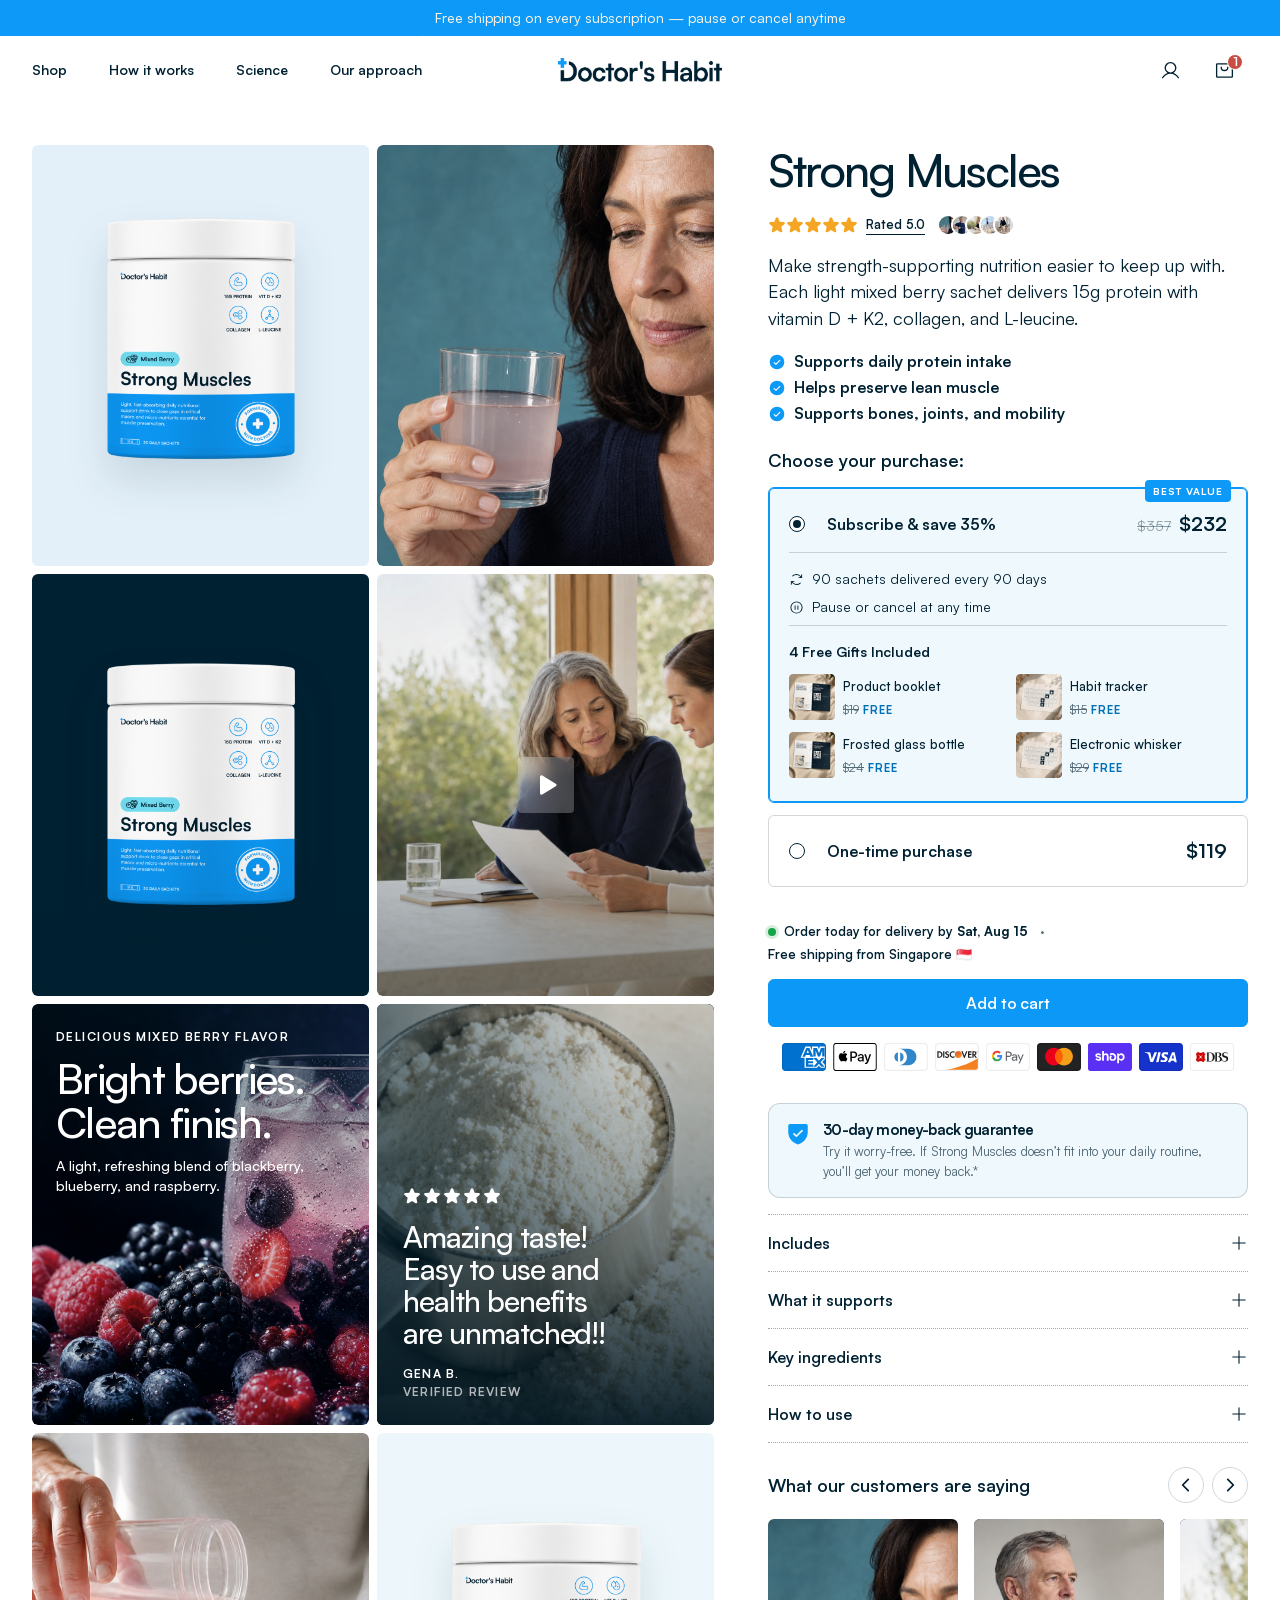
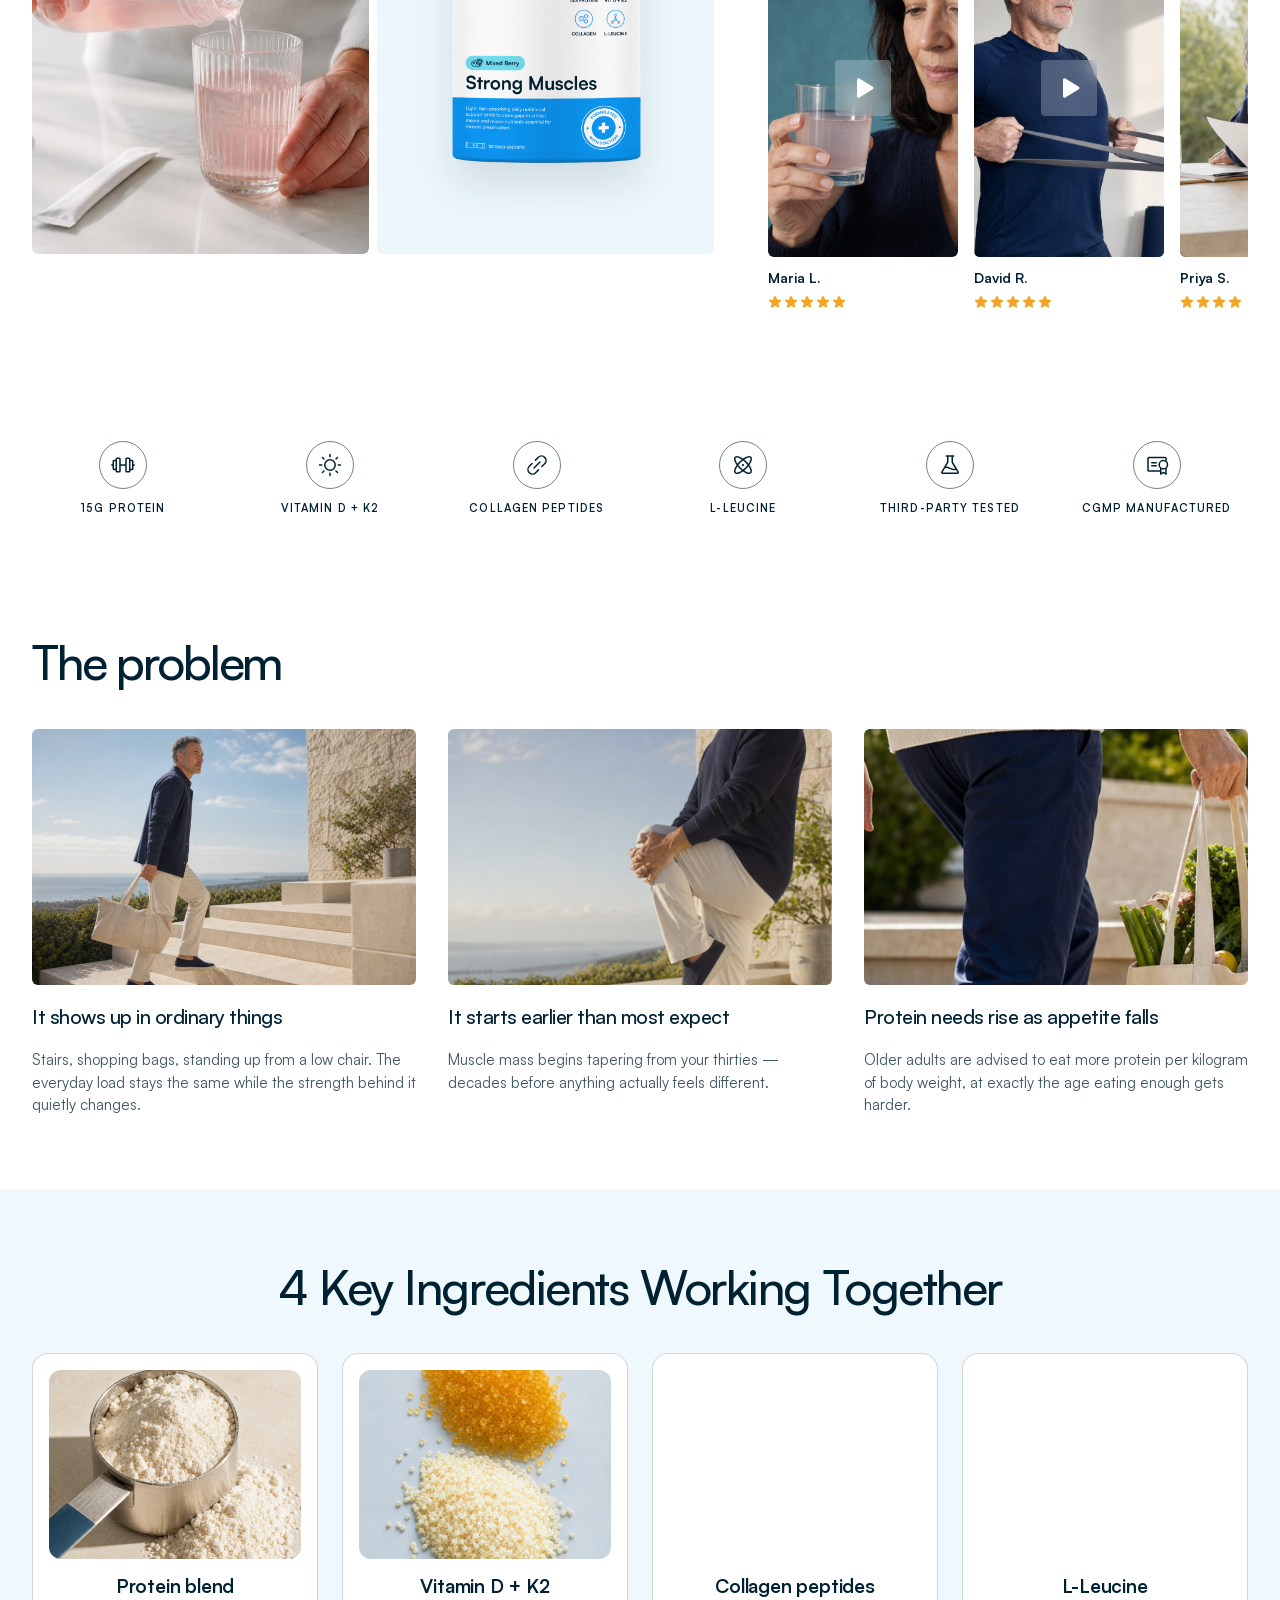
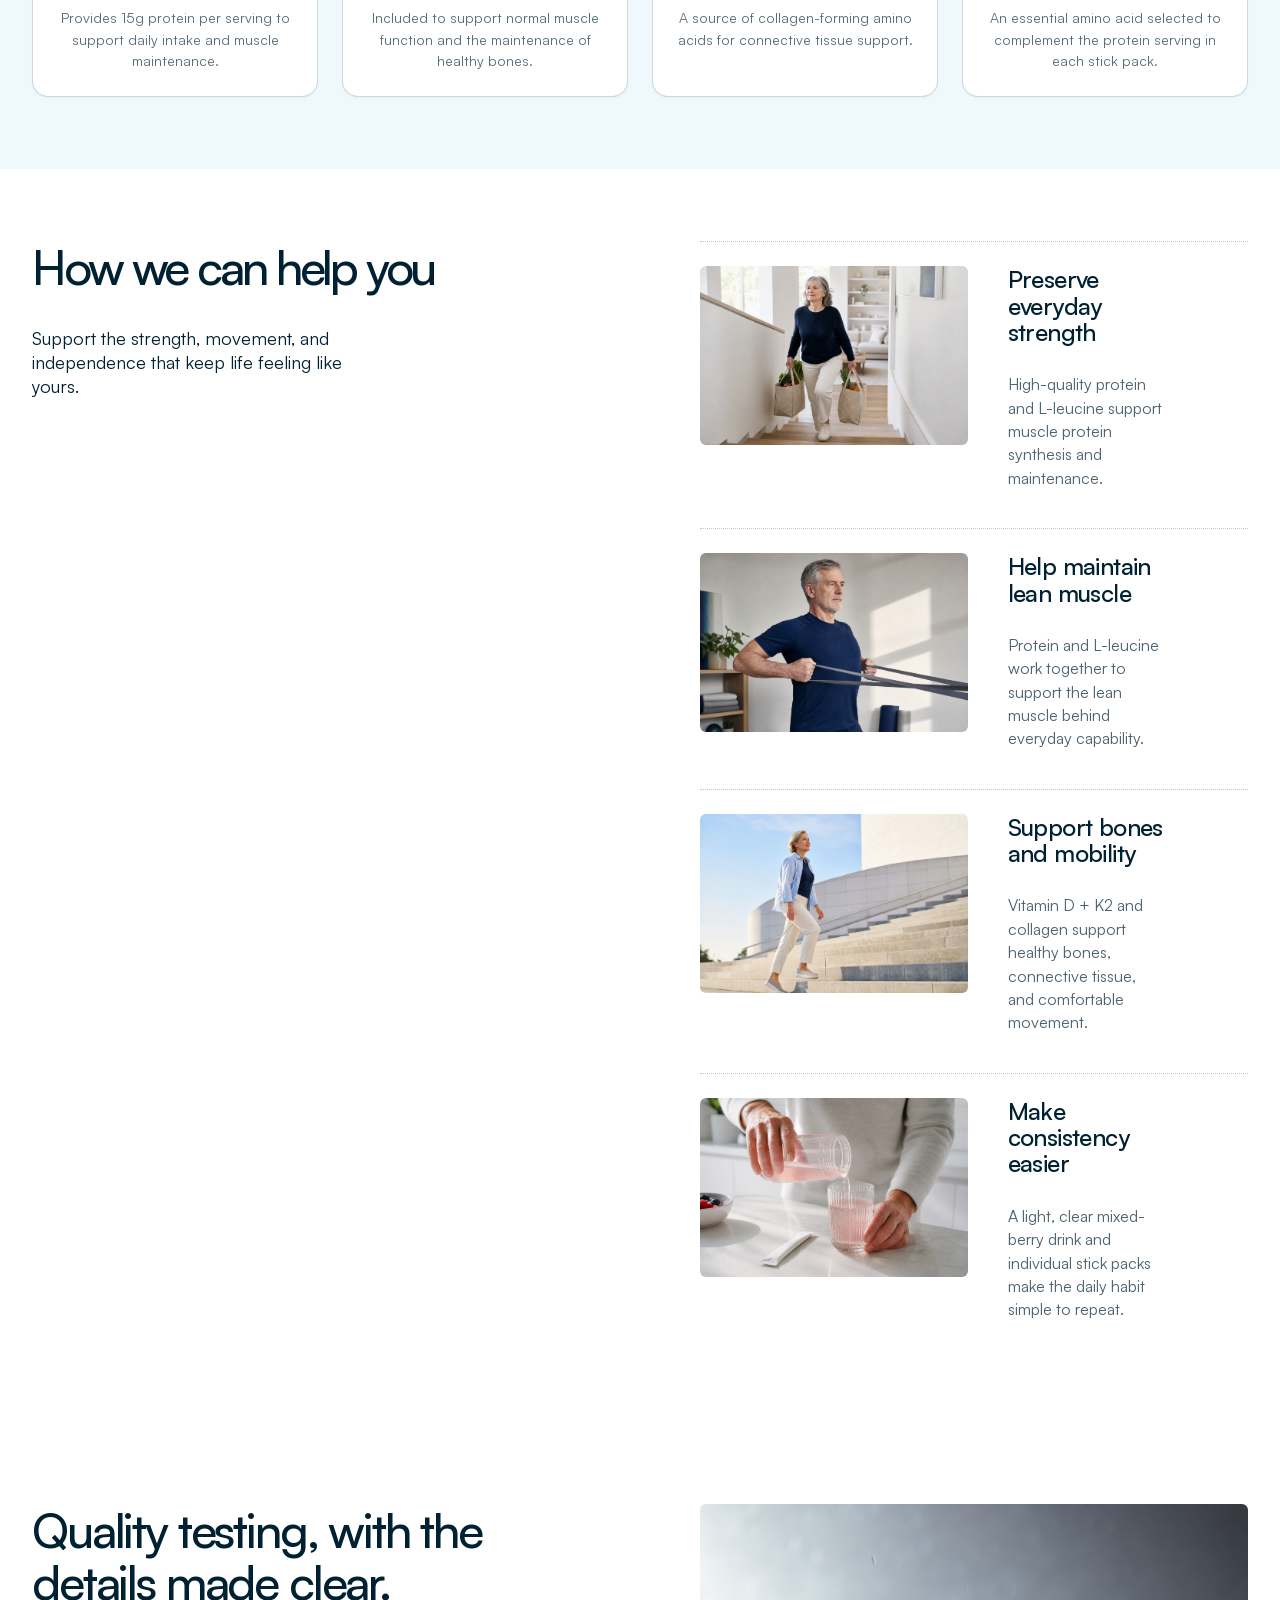
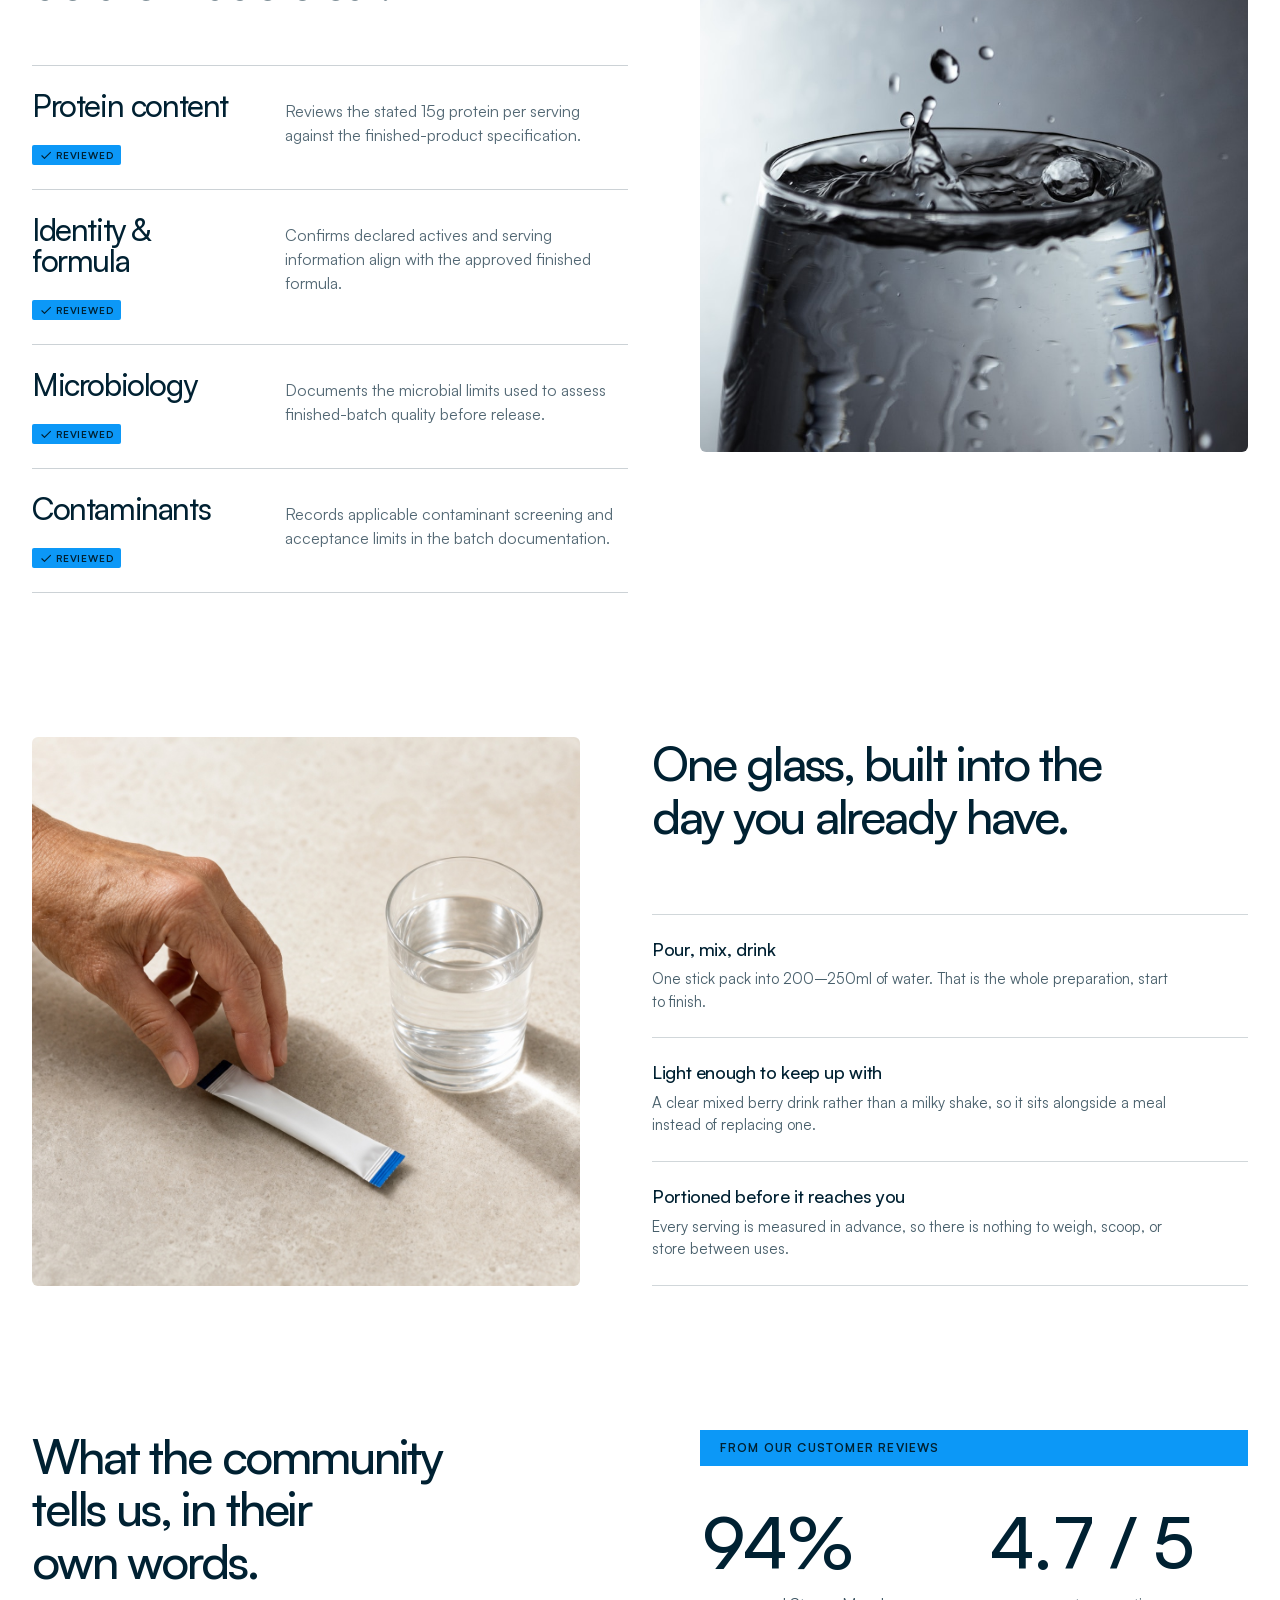
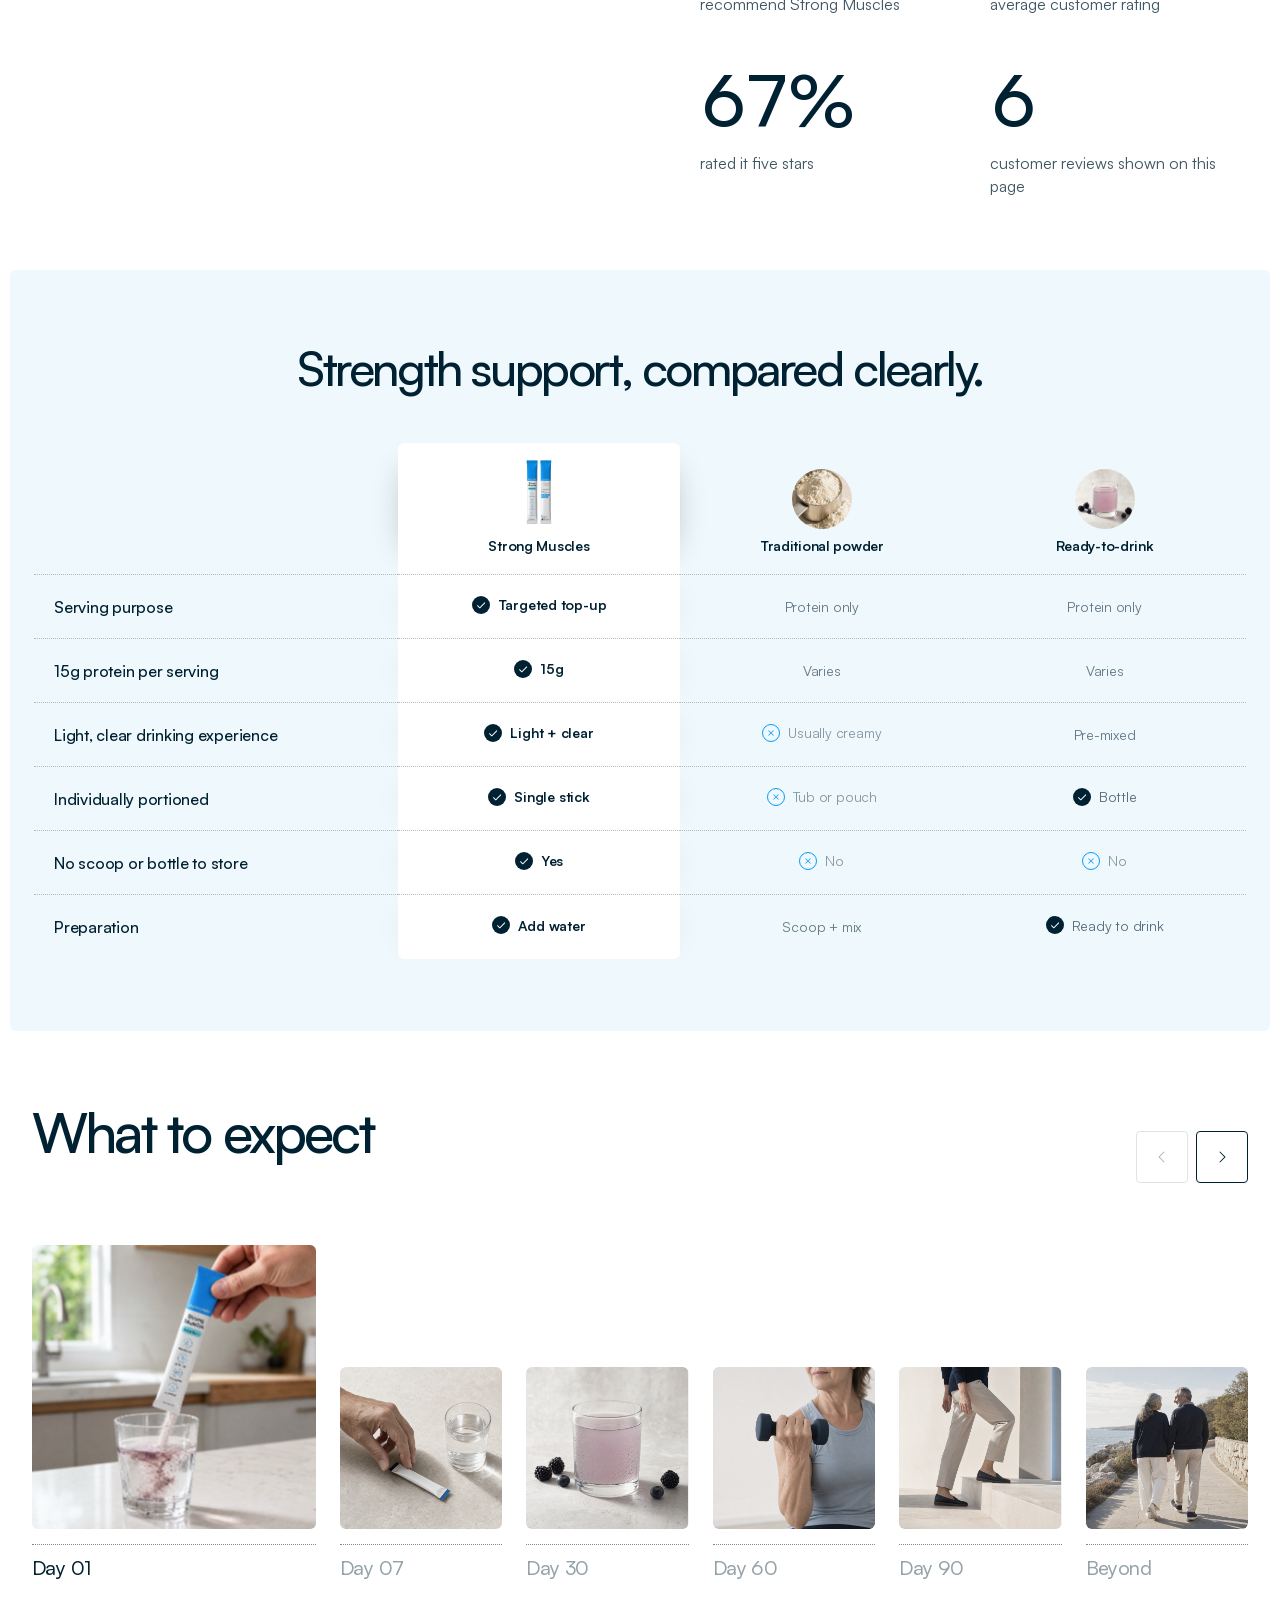
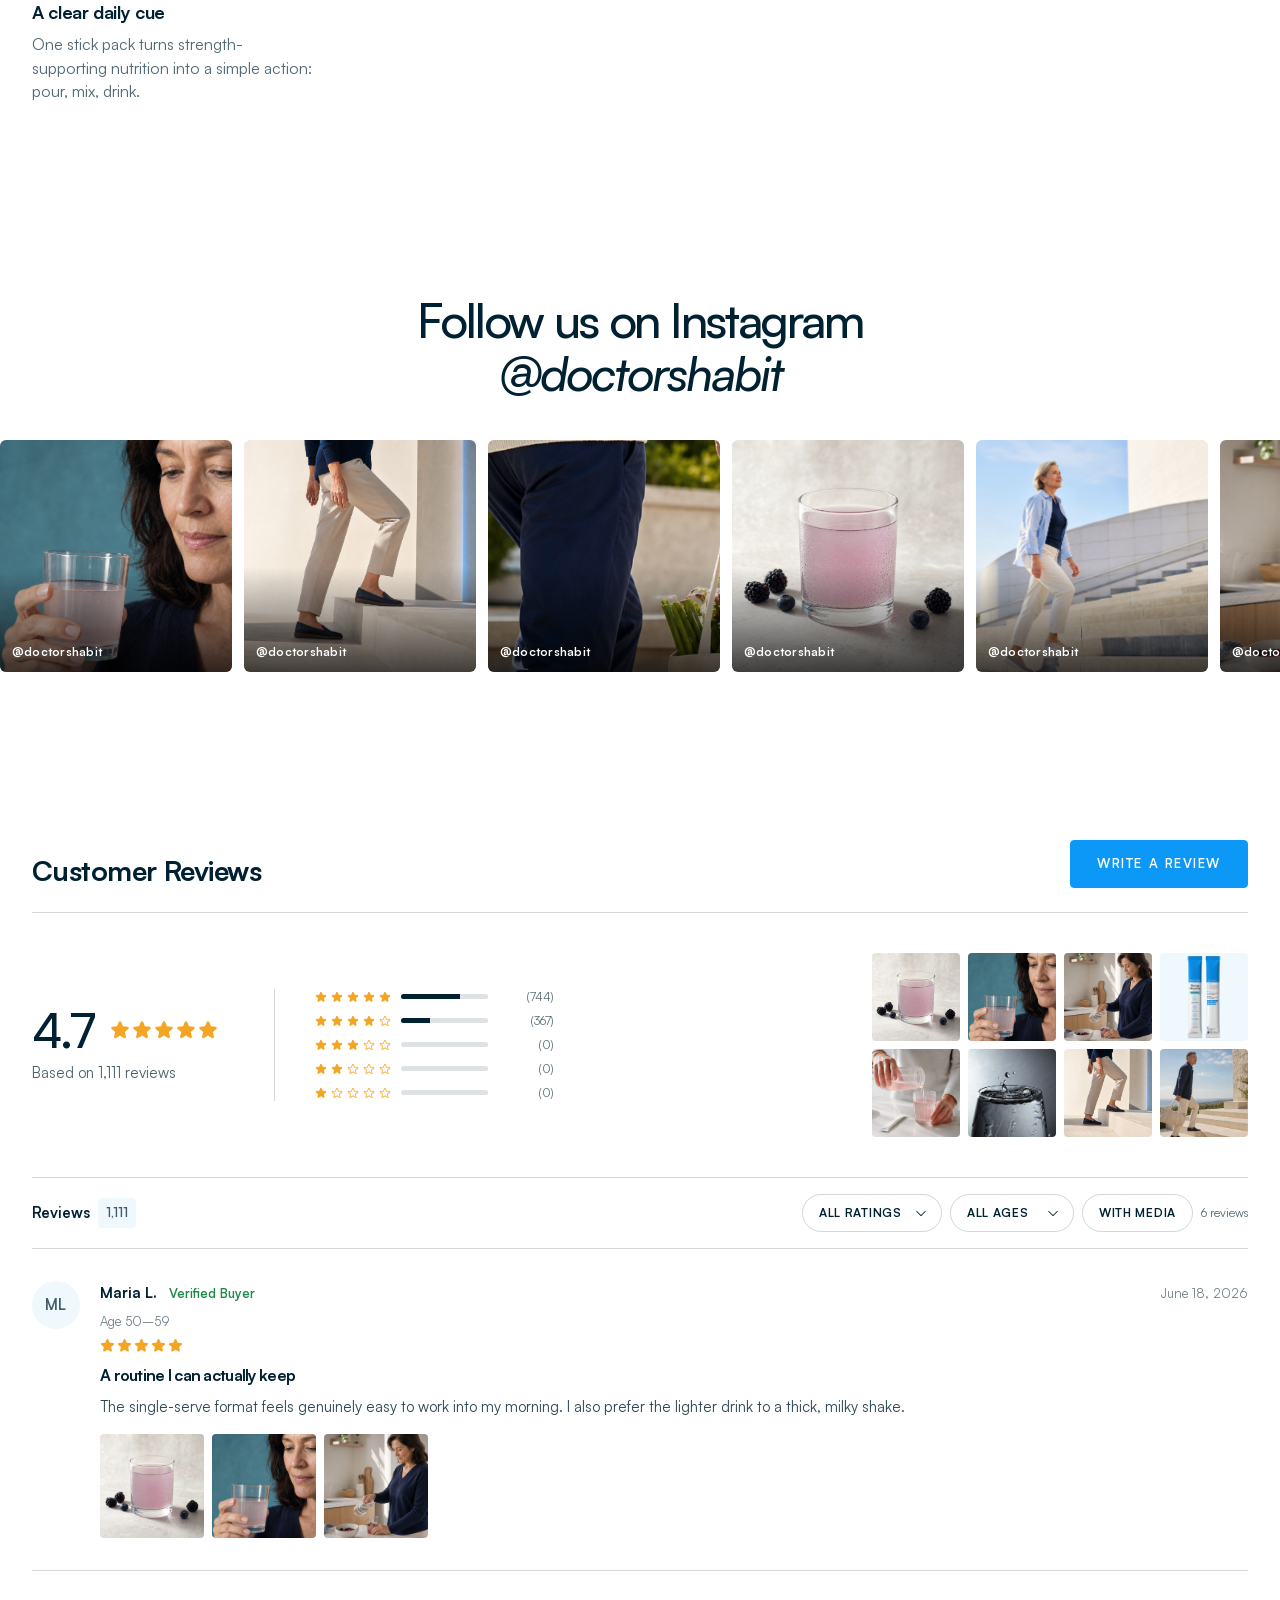
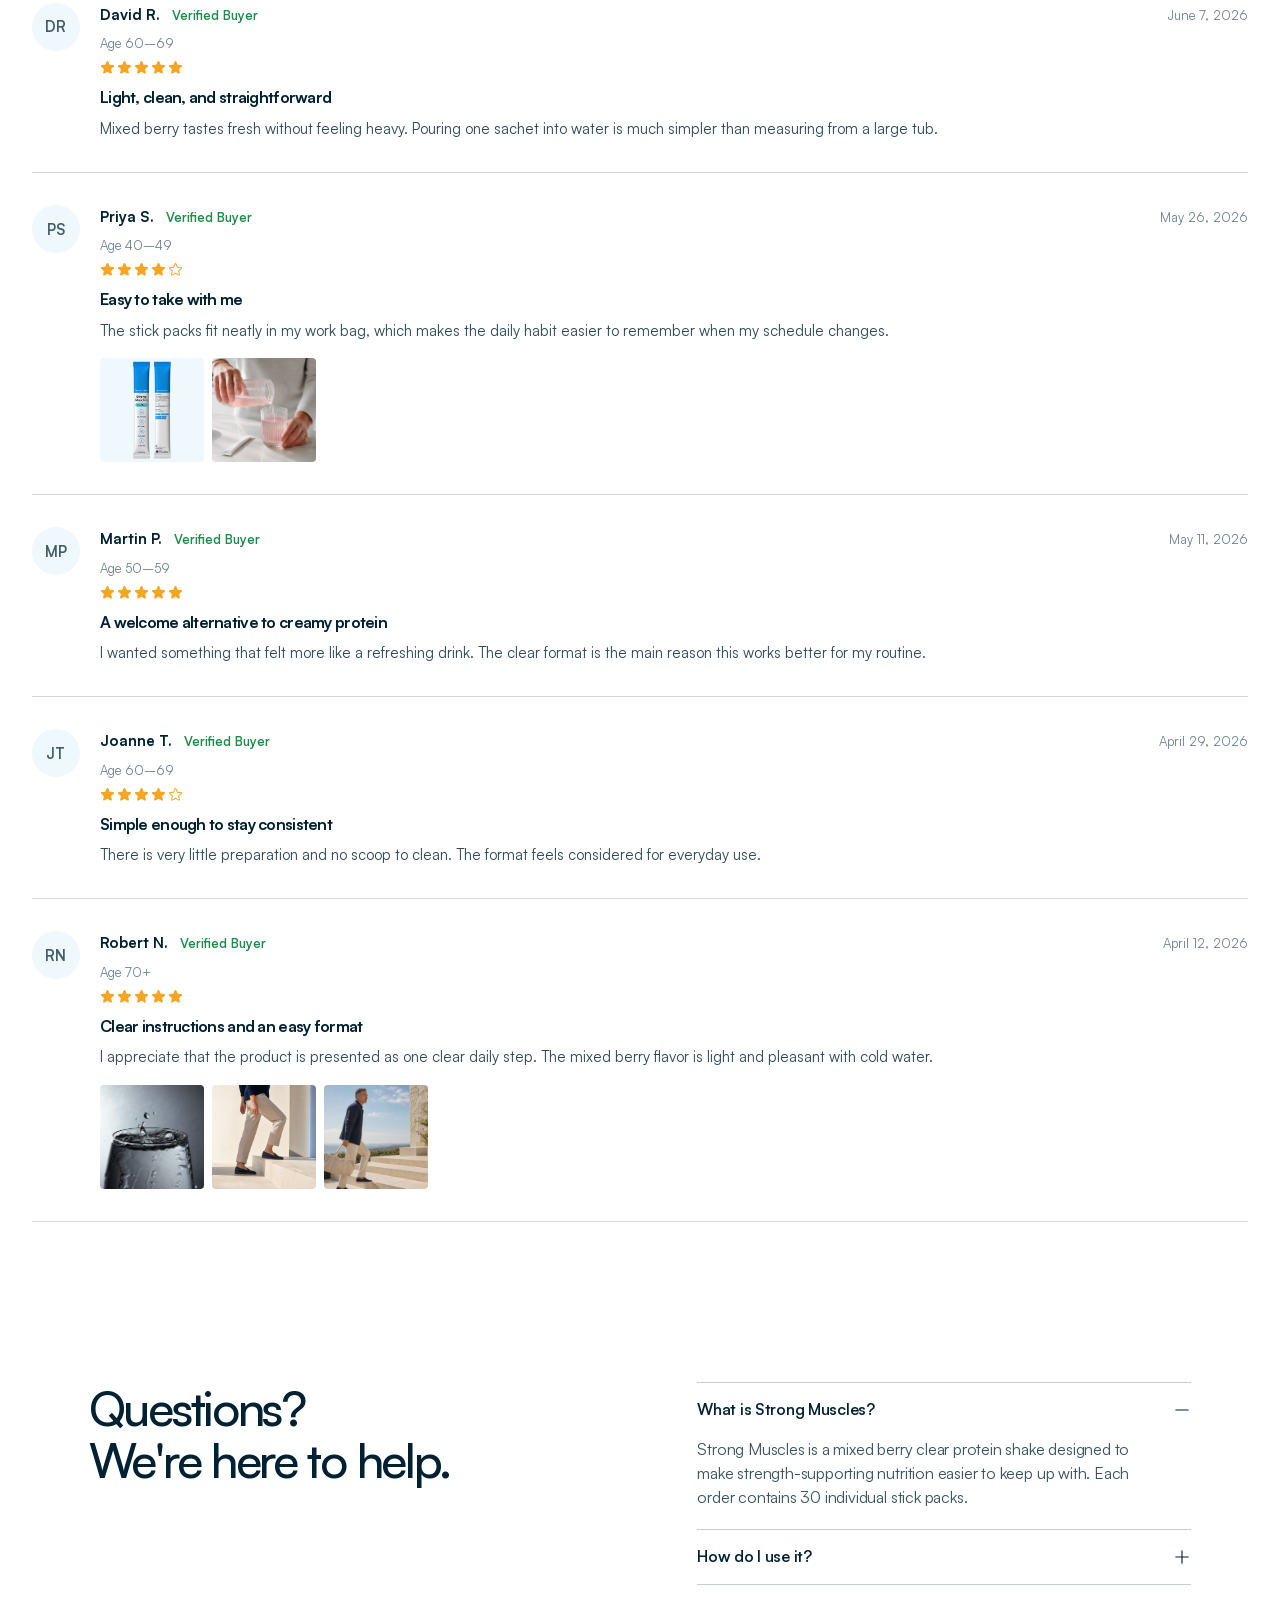
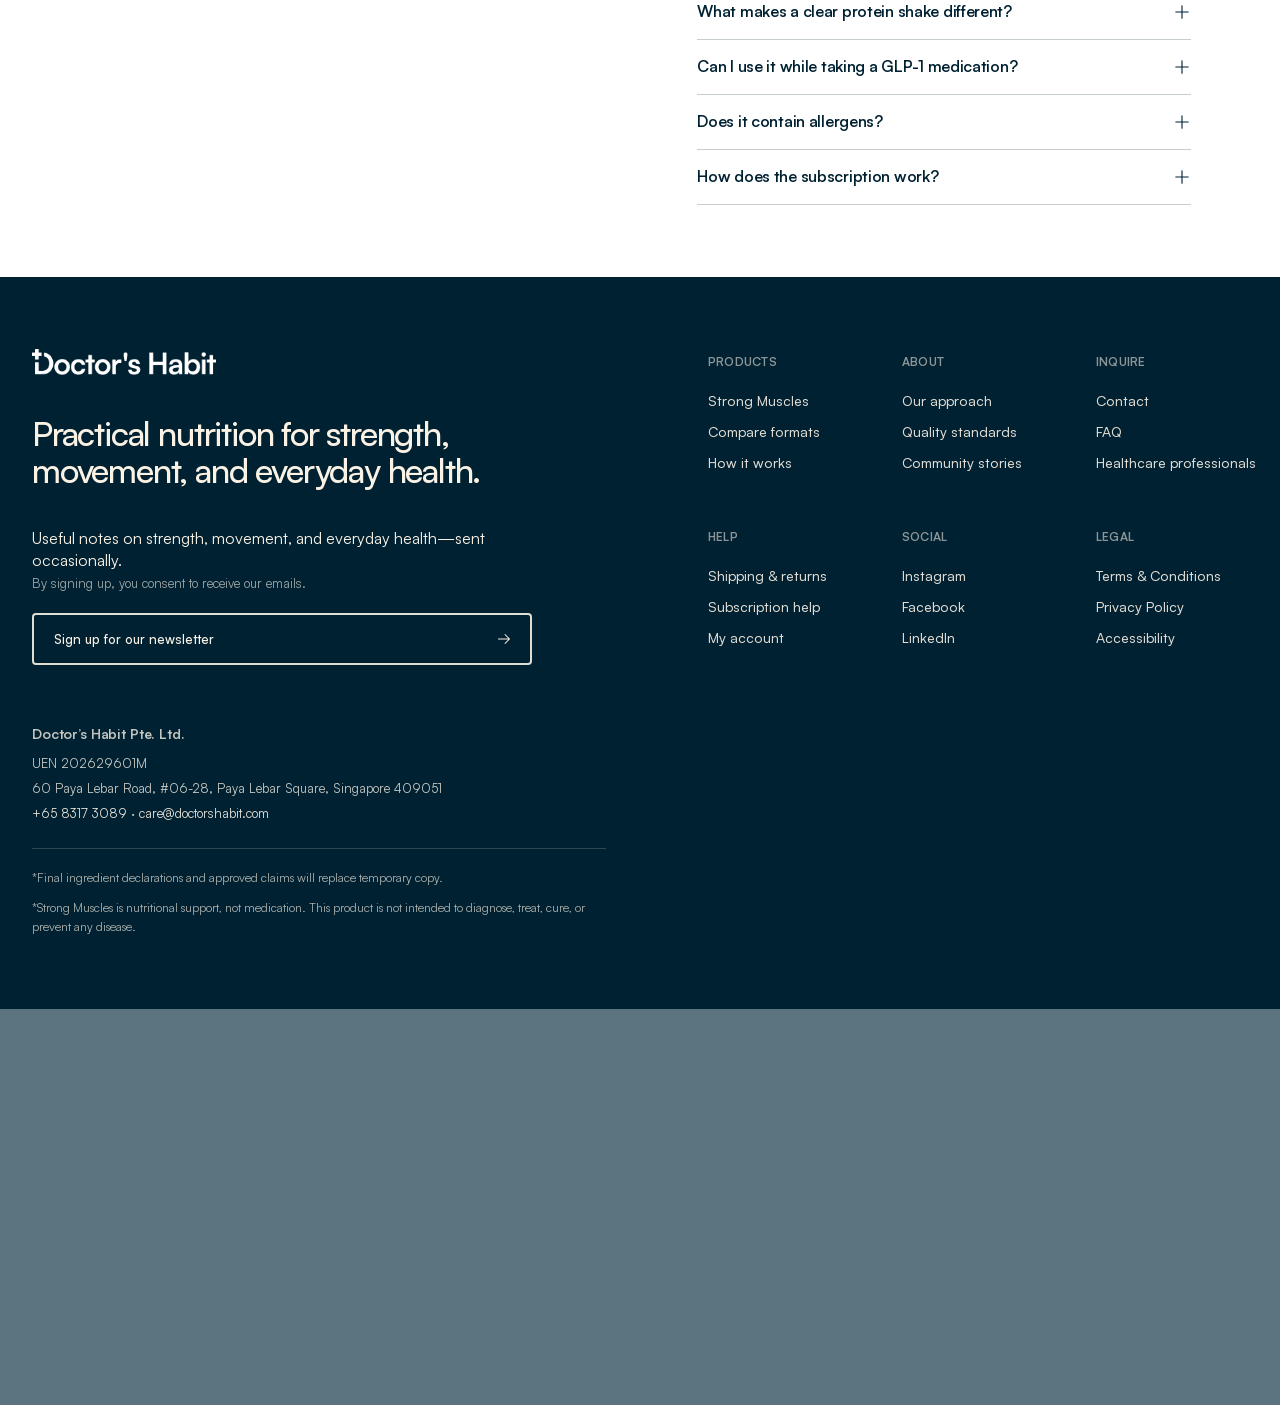
==== commit 9b6b0f1a: "Update mobile ingredient layout, journey timeline, and comparison table" ====
--- a/index.html
+++ b/index.html
@@ -10,8 +10,8 @@
     />
     <meta name="theme-color" content="#002132" />
     <title>Strong Muscles | Doctor's Habit</title>
-    <script type="module" crossorigin src="./assets/index-04523d76.js"></script>
-    <link rel="stylesheet" crossorigin href="./assets/index-CT7Wd0qS.css">
+    <script type="module" crossorigin src="./assets/index-c718b075.js"></script>
+    <link rel="stylesheet" crossorigin href="./assets/index-9lI0IiGg.css">
   </head>
   <body>
     <div id="root"></div>
--- a/assets/index-9lI0IiGg.css
+++ b/assets/index-9lI0IiGg.css
@@ -0,0 +1 @@
+@font-face{font-family:Satoshi;src:url([data-uri]) format("woff2");font-style:normal;font-weight:300 900;font-display:swap}@font-face{font-family:Satoshi;src:url([data-uri]) format("woff2");font-style:italic;font-weight:300 900;font-display:swap}.social-wall{width:100%;padding:var(--space-80) 0 var(--space-88);color:var(--navy);background:var(--paper);overflow:hidden}.social-wall__header{margin:0 auto var(--space-40);padding:0 var(--desktop-page-gutter, var(--space-32));display:grid;justify-items:center;gap:var(--space-16);text-align:center}.social-wall__header h2{max-width:20ch;margin:0;font-size:48px;font-weight:500;letter-spacing:-.045em;line-height:1.04}.social-wall__header h2 em{font-style:italic}.social-wall__strip{--social-gap: var(--space-12);--social-gutter: var(--desktop-page-gutter, var(--space-32));width:max-content;margin:0;padding:0;display:flex;gap:var(--social-gap);list-style:none;animation:social-wall-scroll 50s linear infinite}.social-wall__strip:hover,.social-wall__strip:focus-within{animation-play-state:paused}@keyframes social-wall-scroll{0%{transform:translate(0)}to{transform:translate(calc(-50% - var(--social-gap) / 2))}}.social-post{width:232px;flex:0 0 auto;position:relative;overflow:hidden;border-radius:var(--radius-object);scroll-snap-align:start}.social-post img{width:100%;aspect-ratio:1 / 1;object-fit:cover;display:block}.social-post:after{content:"";position:absolute;inset:auto 0 0;height:45%;background:linear-gradient(to top,#000000b8,#0000);pointer-events:none}.social-post__handle{position:absolute;z-index:1;bottom:var(--space-12);left:var(--space-12);color:var(--paper);font-size:12px;font-weight:650;letter-spacing:.02em;line-height:16px}@media(max-width:800px){.social-wall{padding:var(--space-64) 0 var(--space-72)}.social-wall__header{margin-bottom:var(--space-32);padding:0 var(--space-24)}.social-wall__header h2{font-size:32px}.social-wall__strip{--social-gap: var(--space-8);--social-gutter: var(--space-24)}.social-post{width:172px}}@media(prefers-reduced-motion:reduce){.social-wall__strip{width:auto;padding:0 var(--social-gutter);overflow-x:auto;scroll-snap-type:x mandatory;scrollbar-width:none;animation:none}.social-post--repeat{display:none}}.reviews.reviews--verified{width:100%;padding:84px max(24px,calc((100vw - 1440px)/2)) 96px;display:block;color:var(--navy);background:var(--paper)}.reviews__inner{width:100%}.reviews__header{padding-bottom:var(--space-24);display:flex;align-items:end;justify-content:space-between;gap:var(--space-32);border-bottom:1px solid var(--line)}.reviews__product{margin:0 0 var(--space-4);color:#002132a8;font-size:18px;line-height:1.3}.reviews--verified .reviews__header h2{margin:0;font-size:28px;font-weight:700;letter-spacing:-.02em;line-height:1.2}.reviews__summary{padding:var(--space-40) 0;display:flex;align-items:center;gap:var(--space-56);flex-wrap:wrap}.reviews__average{margin:0;display:flex;align-items:center;gap:var(--space-16)}.reviews__average strong{font-size:48px;font-weight:500;letter-spacing:-.04em;line-height:1}.reviews__count{margin:var(--space-8) 0 0;color:#002132b3;font-size:15px;line-height:1.4}.review-distribution{min-width:280px;padding-left:var(--space-40);display:grid;gap:8px;border-left:1px solid var(--line)}.review-distribution__stars{display:inline-flex;gap:1px;color:var(--star)}.review-photos{width:fit-content;margin:0 0 0 auto;padding:0;display:grid;grid-template-columns:repeat(4,88px);gap:var(--space-8);list-style:none}.review-photos img{width:88px;height:88px;display:block;object-fit:cover;background:var(--mist);border-radius:var(--radius-control)}.reviews__toolbar{padding:var(--space-16) 0;display:flex;align-items:center;justify-content:space-between;gap:var(--space-24);flex-wrap:wrap;border-top:1px solid var(--line);border-bottom:1px solid var(--line)}.reviews__tab{margin:0;display:inline-flex;align-items:center;gap:var(--space-8);font-size:15px;font-weight:650}.reviews__tab span{padding:3px var(--space-8);color:#002132b8;background:var(--mist);border-radius:var(--radius-control);font-size:13px;font-weight:600}.review-write-button{min-width:176px;height:48px;margin-top:24px;padding:0 26px;display:inline-flex;align-items:center;justify-content:center;color:var(--paper);background:var(--navy);border:1px solid var(--navy);border-radius:var(--radius-control);font:inherit;font-size:13px;font-weight:600;line-height:1;letter-spacing:.12em;cursor:pointer;transition:background .16s ease,border-color .16s ease}.review-write-button:hover{background:#07384f;border-color:#07384f}.review-write-button:focus-visible{outline:2px solid var(--blue);outline-offset:3px}.review-distribution__row{display:grid;grid-template-columns:76px minmax(0,1fr) 56px;align-items:center;gap:10px;font-size:12px}.review-distribution__row>span{display:inline-flex;align-items:center;gap:4px}.review-distribution__row>span svg{color:var(--star)}.review-distribution__row>i{height:5px;display:block;overflow:hidden;background:#00213221;border-radius:999px}.review-distribution__row>i b{height:100%;display:block;background:var(--navy)}.review-distribution__row>em{color:#002132a8;font-style:normal;text-align:right}.reviews--verified .review-feed{min-width:0}.review-row{padding:var(--space-32) 0;display:grid;grid-template-columns:48px minmax(0,1fr);gap:var(--space-20);border-bottom:1px solid var(--line)}.review-row__avatar{width:48px;height:48px;display:grid;place-items:center;color:#002132b8;background:var(--mist);border-radius:50%;font-size:15px;font-weight:650;letter-spacing:.02em}.review-row__main{min-width:0;display:grid;gap:var(--space-8)}.review-row__head{display:flex;align-items:baseline;justify-content:space-between;gap:var(--space-16);flex-wrap:wrap}.review-row__identity{margin:0;display:inline-flex;align-items:baseline;gap:var(--space-12);flex-wrap:wrap;font-size:15px}.review-row__verified{color:#1f8a4c;font-size:13px;font-weight:600}.review-row__head time{color:#0021328f;font-size:13px;white-space:nowrap}.review-row__age{margin:0;color:#0021328f;font-size:13px;line-height:1.3}.review-row h3{margin:var(--space-4) 0 0;font-size:16px;font-weight:700;line-height:1.35}.review-row__body{max-width:78ch;margin:0;color:#002132d1;font-size:15px;line-height:1.55}.review-row__photos{margin:var(--space-8) 0 0;padding:0;display:flex;gap:var(--space-8);flex-wrap:wrap;list-style:none}.review-row__photos img{width:104px;height:104px;display:block;object-fit:cover;background:var(--mist);border-radius:var(--radius-control)}@media(max-width:800px){.review-row__photos img{width:72px;height:72px}}.reviews--verified .review-filters{margin:0;display:flex;align-items:center;gap:8px;flex-wrap:wrap}.review-select{height:38px;position:relative;display:inline-flex;align-items:center;border:1px solid var(--line);border-radius:999px}.review-select select{height:100%;padding:0 39px 0 16px;-webkit-appearance:none;-moz-appearance:none;appearance:none;color:var(--navy);background:transparent;border:0;border-radius:inherit;outline-offset:3px;font:inherit;font-size:12px;font-weight:650;letter-spacing:.06em;text-transform:uppercase;cursor:pointer}.review-select svg{position:absolute;right:13px;pointer-events:none}.reviews--verified .review-filters button{min-height:38px;padding:0 16px;color:var(--navy);background:transparent;border:1px solid var(--line);border-radius:999px;font-size:12px;font-weight:650;letter-spacing:.06em;text-transform:uppercase}.review-result-count{margin-left:auto;align-self:center;color:var(--muted);font-size:12px}.reviews--verified .review-filters button:hover,.reviews--verified .review-filters button:focus-visible{border-color:var(--navy)}.reviews--verified .review-filters button.is-active{color:#fff;background:var(--navy);border-color:var(--navy)}.review-stars{display:flex;gap:2px;color:var(--star)}.review-no-results{min-height:220px;padding:54px 0;border-bottom:1px solid var(--line)}.review-no-results h3{margin:0 0 10px;font-size:20px;font-weight:550}.review-no-results p{margin:0;color:var(--muted)}@media(max-width:800px){.reviews.reviews--verified{padding:54px 24px 72px;display:block}.reviews__header{display:grid;justify-items:start;gap:var(--space-20)}.reviews--verified .reviews__header h2{font-size:24px}.reviews__summary{padding:var(--space-32) 0;display:grid;gap:var(--space-24)}.review-distribution{min-width:0;padding-left:0;padding-top:var(--space-24);border-left:0;border-top:1px solid var(--line)}.reviews__average strong{font-size:40px}.review-write-button{width:100%}.reviews--verified .review-filters{margin-right:-24px;padding:0 24px 12px 0;flex-wrap:nowrap;overflow-x:auto;scrollbar-width:none;overscroll-behavior-x:contain}.reviews--verified .review-filters::-webkit-scrollbar{display:none}.review-select,.reviews--verified .review-filters button{flex:0 0 auto}.review-photos{width:100%;margin:0;grid-template-columns:repeat(4,minmax(0,1fr))}.review-photos img{width:100%;height:auto;aspect-ratio:1}.reviews__toolbar{align-items:start;flex-direction:column;gap:var(--space-12)}.review-row{padding:var(--space-24) 0;grid-template-columns:40px minmax(0,1fr);gap:var(--space-16)}.review-row__avatar{width:40px;height:40px;font-size:14px}}:root{--blue: #0c99f7;--action-blue: rgb(12, 152, 247);--blue-ink: #0071b8;--cyan: #61d5e8;--navy: #002132;--paper: #ffffff;--mist: #eff8fc;--line: rgba(0, 33, 50, .18);--muted: #526976;--star: #f5a524;--sale: #c8102e;--max: 1280px;--space-2: 2px;--space-4: 4px;--space-8: 8px;--space-12: 12px;--space-16: 16px;--space-20: 20px;--space-24: 24px;--space-28: 28px;--space-32: 32px;--space-40: 40px;--space-48: 48px;--space-56: 56px;--space-64: 64px;--space-72: 72px;--space-80: 80px;--space-88: 88px;--space-96: 96px;--space-120: 120px;--space-128: 128px;--space-144: 144px;--space-stack-xs: var(--space-4);--space-stack-sm: var(--space-8);--space-stack-md: var(--space-16);--space-stack-lg: var(--space-24);--space-stack-xl: var(--space-32);--space-section-y: var(--space-80);--space-section-gap: var(--space-16);--section-block: var(--space-72);--section-block-sm: var(--space-32);--space-page-inline: var(--space-32);--font-section-display: 56px;--line-section-display: 56px;font-family:Satoshi,Arial,sans-serif;color:var(--navy);background:var(--paper);font-synthesis:none}*{box-sizing:border-box}html{scroll-behavior:auto;scroll-padding-top:112px}body{margin:0;min-width:320px;min-height:100vh;color:var(--navy);background:var(--paper);-webkit-font-smoothing:antialiased}button,input{font:inherit}button,a,summary{-webkit-tap-highlight-color:transparent}button{color:inherit}a{color:inherit;text-decoration:none}img{display:block;max-width:100%}h1,h2,h3,p,ul,blockquote{margin-top:0}h1,h2,h3{letter-spacing:-.035em;line-height:100%}p{line-height:156%}.skip-link{position:fixed;left:20px;top:-80px;z-index:100;padding:13px 18px;color:#fff;background:var(--navy)}.skip-link:focus{top:18px}.announcement{min-height:34px;padding:7px 4vw;display:flex;align-items:center;justify-content:center;gap:48px;color:var(--navy);background:var(--blue);font-size:14px;font-weight:700;letter-spacing:.03em}.announcement__secondary{opacity:.86}.site-header{position:relative;z-index:20;height:82px;padding:0 max(4vw,calc((100vw - var(--max)) / 2));display:grid;grid-template-columns:1fr auto 1fr;align-items:center;gap:40px;background:#fffffff5}.brand-logo{width:184px;height:auto}.brand-logo--reversed{filter:brightness(0) invert(1)}.desktop-nav{display:flex;align-items:center;gap:36px;font-size:16px;font-weight:600}.desktop-nav a,.footer a{transition:color .16s ease}.desktop-nav a:hover,.footer a:hover{color:var(--blue)}.header-actions{justify-self:end;display:flex;gap:6px}.icon-button{width:48px;height:48px;display:inline-grid;place-items:center;border:0;background:transparent;cursor:pointer}.icon-button:hover{color:var(--blue)}.menu-button,.mobile-nav{display:none}.hero{min-height:790px;display:grid;grid-template-columns:minmax(0,1.04fr) minmax(480px,.96fr);border-bottom:1px solid var(--line)}@media(max-width:800px){.hero{border-bottom:0}}.payment-badges{margin:var(--space-16) 0;padding:0;display:flex;flex-wrap:nowrap;align-items:center;justify-content:center;gap:7px;list-style:none}.payment-badges li{flex:0 1 44px;min-width:0;display:flex;align-items:center}.payment-badges img{width:100%;height:auto;display:block}.payment-badges li[data-method=dbs]{aspect-ratio:38 / 24;justify-content:center;padding:3px 5px;background:#fff;border:1px solid rgba(0,0,0,.07);border-radius:3px}.payment-badges li[data-method=dbs] img{width:auto;height:100%;object-fit:contain}@media(max-width:800px){.payment-badges{gap:5px}}.guarantee-note{margin:var(--space-16) 0 0;padding:var(--space-16);display:flex;align-items:flex-start;gap:var(--space-12);background:var(--mist);border:1px solid var(--line);border-radius:12px}.guarantee-note__icon{flex:0 0 auto;display:inline-flex;align-items:center;justify-content:center;color:var(--blue)}.guarantee-note__copy{min-width:0}.guarantee-note__copy h3{margin:0 0 3px;color:var(--navy);font-size:15px;font-weight:700;line-height:1.3}.guarantee-note__copy p{margin:0;color:#002132ad;font-size:13px;line-height:1.5;text-wrap:pretty}.gallery-panel{min-width:0;padding:42px clamp(32px,5vw,84px) 30px;display:grid;grid-template-rows:minmax(540px,1fr) auto;gap:22px;background:var(--mist)}.gallery-stage{min-height:540px;position:relative;overflow:hidden}.product-stage{width:100%;height:100%;min-height:540px;position:relative;display:flex;align-items:center;justify-content:center}.product-stage:after{content:"";position:absolute;left:12%;right:12%;bottom:8%;height:26px;border-radius:50%;background:#00213217;filter:blur(17px)}.product-tub{position:relative;z-index:2;width:min(60%,430px);filter:drop-shadow(0 28px 22px rgba(0,33,50,.09))}.product-tub--back{width:min(57%,420px)}.product-stick{position:absolute;z-index:3;right:7%;bottom:4%;width:min(34%,250px);filter:drop-shadow(0 20px 14px rgba(0,33,50,.12))}.product-stick--large{position:relative;right:auto;bottom:auto;width:min(60%,460px)}.gallery-lifestyle{width:100%;height:100%;min-height:540px;object-fit:cover;object-position:center}.gallery-thumbs{display:grid;grid-template-columns:repeat(4,minmax(0,1fr));gap:10px}.gallery-thumb{min-width:0;min-height:92px;padding:8px;display:grid;grid-template-columns:44px 1fr;align-items:center;gap:8px;text-align:left;font-size:12px;font-weight:700;border:1px solid transparent;background:#ffffffb8;cursor:pointer}.gallery-thumb img{width:44px;height:60px;object-fit:contain}.gallery-thumb.is-selected{border-color:var(--blue);background:#fff}.purchase-panel{padding:clamp(56px,6vw,92px) clamp(42px,7vw,104px);display:flex;flex-direction:column;justify-content:center}.rating-placeholder{margin-bottom:28px;display:flex;align-items:center;gap:14px;color:var(--muted);font-size:14px}.empty-stars{display:flex;gap:2px;color:var(--blue)}.product-kicker,.eyebrow{margin-bottom:18px;color:var(--blue-ink);font-size:14px;font-weight:800;letter-spacing:.14em;text-transform:uppercase}.purchase-panel h1{margin-bottom:12px;font-size:clamp(58px,5.2vw,84px);font-weight:500}.purchase-panel h2{margin-bottom:24px;font-size:clamp(28px,2.6vw,42px);font-weight:500}.hero-copy{max-width:600px;margin-bottom:25px;color:var(--muted);font-size:18px}.benefit-list{margin:0 0 30px;padding:0;display:grid;gap:10px;list-style:none;font-size:18px;font-weight:600}.benefit-list li{display:flex;align-items:center;gap:10px}.benefit-list svg{color:var(--blue);flex:0 0 auto}.price-line{padding:18px 0;display:flex;align-items:center;justify-content:space-between;gap:20px;border-top:1px solid var(--line);border-bottom:1px solid var(--line);font-size:16px;font-weight:700}.price-line span:last-child{color:var(--muted);font-size:14px;font-weight:500}.purchase-options{margin:24px 0 16px;padding:0;display:grid;gap:10px;border:0}.purchase-options legend{position:absolute;width:1px;height:1px;padding:0;overflow:hidden;clip:rect(0 0 0 0);white-space:nowrap;border:0}.purchase-option{min-height:76px;padding:13px 16px;display:grid;grid-template-columns:auto 1fr auto;align-items:center;gap:14px;border:1px solid var(--line);cursor:pointer}.purchase-option.is-selected{border:2px solid var(--blue);padding:12px 15px}.purchase-option input[type=radio]{-webkit-appearance:none;-moz-appearance:none;appearance:none;width:20px;height:20px;margin:0;display:grid;place-content:center;flex:0 0 20px;background:var(--paper);border:1.5px solid var(--navy);border-radius:50%;cursor:pointer}.purchase-option input[type=radio]:before{content:"";width:8px;height:8px;background:var(--navy);border-radius:50%;transform:scale(0)}.purchase-option input[type=radio]:checked:before{transform:scale(1)}.purchase-option input[type=radio]:focus-visible{outline:2px solid var(--blue);outline-offset:3px}.purchase-option span{display:grid;gap:3px}.purchase-option strong{font-size:16px}.purchase-option small{color:var(--muted);font-size:14px}.selection-check{opacity:0;color:var(--blue)}.purchase-option.is-selected .selection-check{opacity:1}.order-date{margin:var(--space-20) 0 var(--space-16);display:flex;flex-wrap:wrap;align-items:center;justify-content:flex-start;gap:6px 12px;color:var(--navy);font-size:13px;font-weight:600;line-height:1.3;text-align:left}.order-date__main{display:inline-flex;align-items:center;gap:8px}.order-date__dot{width:8px;height:8px;flex:0 0 auto;border-radius:999px;background:#16a34a;box-shadow:0 0 0 3px #16a34a2e;animation:order-date-pulse 1.8s ease-in-out infinite}.order-date__date{font-weight:750}.order-date__sep{color:var(--muted)}.order-date__ships{color:var(--navy)}@keyframes order-date-pulse{0%,to{box-shadow:0 0 0 3px #16a34a2e}50%{box-shadow:0 0 0 5px #16a34a14}}@media(prefers-reduced-motion:reduce){.order-date__dot{animation:none}}.buy-row{display:grid;grid-template-columns:1fr;gap:12px}.quantity{height:54px;display:grid;grid-template-columns:48px 42px 48px;align-items:center;border:1px solid var(--line)}.quantity button{width:48px;height:52px;display:grid;place-items:center;border:0;background:transparent;cursor:pointer}.quantity button:disabled{opacity:.35;cursor:not-allowed}.quantity output{text-align:center;font-weight:700}.primary-button{min-height:54px;padding:0 24px;display:inline-flex;align-items:center;justify-content:center;gap:12px;color:var(--navy);background:var(--blue);border:1px solid var(--blue);font-weight:800;cursor:pointer;transition:background .16s ease,color .16s ease}.primary-button:hover{color:var(--navy);background:#fff}.trust-inline{margin-top:25px;padding-top:20px;display:grid;grid-template-columns:repeat(3,1fr);border-top:1px solid var(--line)}.trust-inline span{padding:0 12px;display:grid;justify-items:center;gap:7px;text-align:center;color:var(--muted);font-size:12px;font-weight:700;border-right:1px solid var(--line)}.trust-inline span:last-child{border-right:0}.trust-inline svg{color:var(--blue)}.checkout-note{margin:20px 0 0;display:flex;align-items:center;justify-content:center;gap:7px;color:var(--muted);font-size:14px}.order-strip{padding:34px max(4vw,calc((100vw - var(--max)) / 2));display:grid;grid-template-columns:1.5fr repeat(5,1fr);align-items:stretch;border-bottom:1px solid var(--line)}.order-intro{padding-right:30px}.order-intro .eyebrow{margin-bottom:10px}.order-intro h2{margin:0;max-width:270px;font-size:28px;line-height:106%}.order-item{min-height:122px;padding:8px 18px;display:grid;grid-template-columns:60px 1fr;align-items:center;gap:12px;border-left:1px solid var(--line)}.order-item img{width:58px;height:82px;object-fit:contain}.order-item span{display:grid;gap:5px;color:var(--muted);font-size:14px;line-height:130%}.order-item strong{color:var(--navy);font-size:14px}.order-item--text{grid-template-columns:36px 1fr}.order-item--text svg{color:var(--blue)}.order-item--gift{grid-template-columns:36px 1fr;background:var(--mist)}.jump-nav{position:sticky;top:0;z-index:15;height:58px;padding-left:max(4vw,calc((100vw - var(--max)) / 2));display:flex;align-items:center;gap:30px;overflow-x:auto;color:#fff;background:var(--navy);font-size:14px;font-weight:700;white-space:nowrap;scrollbar-width:none}.jump-nav::-webkit-scrollbar{display:none}.jump-nav>span{color:var(--cyan);text-transform:uppercase;letter-spacing:.12em}.jump-nav a{opacity:.72}.jump-nav a:hover{opacity:1}.jump-nav button{height:58px;margin-left:auto;padding:0 max(4vw,calc((100vw - var(--max)) / 2)) 0 32px;display:inline-flex;align-items:center;gap:11px;flex:0 0 auto;color:var(--navy);background:var(--blue);border:0;font-weight:800;cursor:pointer}.manifesto{min-height:430px;padding:92px max(4vw,calc((100vw - var(--max)) / 2));display:grid;grid-template-columns:1.5fr .72fr;align-items:end;gap:12vw;color:#fff;background:var(--navy)}.manifesto h2{margin:0;font-size:clamp(64px,8vw,132px);font-weight:450}.manifesto p{max-width:430px;margin:0 0 10px;color:#ffffffc2;font-size:22px}.story-split{min-height:760px;display:grid;grid-template-columns:.83fr 1.17fr;background:#fff}.story-copy{padding:110px clamp(40px,7vw,120px);display:flex;flex-direction:column;justify-content:center}.story-copy h2,.section-heading h2,.ingredient-copy h2,.label-copy h2,.story-carousel__head h2,.videos h2,.reviews h2{margin-bottom:28px;font-size:clamp(52px,6vw,94px);font-weight:450}.story-copy>p:not(.eyebrow){max-width:500px;margin-bottom:32px;color:var(--muted);font-size:20px}.text-link,.quality a,.guarantee a{display:inline-flex;align-items:center;gap:9px;font-weight:800}.text-link{color:var(--blue-ink)}.quality a{color:var(--blue)}.story-split>img{width:100%;height:760px;object-fit:cover}.section-pad{padding:120px max(4vw,calc((100vw - var(--max)) / 2))}.section-heading{max-width:780px;margin-bottom:74px}.section-heading>p:not(.eyebrow){max-width:600px;color:var(--muted);font-size:20px}.section-heading--wide{max-width:980px}.journey{background:var(--paper)}.timeline{display:grid;grid-template-columns:repeat(3,minmax(0,1fr))}.timeline-step{min-width:0;position:relative;padding:0 clamp(20px,3vw,48px) 0 0}.timeline-step+.timeline-step{padding-left:clamp(20px,3vw,48px)}.timeline-day{display:grid;align-items:start}.timeline-day span{font-size:18px;font-weight:700}.timeline-day strong{color:var(--blue);font-size:clamp(100px,12vw,174px);font-weight:350;line-height:90%;letter-spacing:-.07em}.timeline-line{position:absolute;top:45px;left:48%;right:0;height:1px;background:var(--navy)}.timeline-line:after{content:"";position:absolute;top:-3px;right:0;width:7px;height:7px;border-radius:50%;background:var(--navy)}.timeline-step h3{margin:34px 0 14px;font-size:26px}.timeline-step p{max-width:310px;color:var(--muted);font-size:18px}.benefits{background:var(--mist)}.benefit-field{display:grid;grid-template-columns:repeat(4,minmax(0,1fr));border-top:1px solid var(--navy);border-bottom:1px solid var(--navy)}.benefit-field article{min-height:330px;padding:34px;border-right:1px solid var(--line)}.benefit-field article:first-child{padding-left:0}.benefit-field article:last-child{border-right:0}.benefit-field span{color:var(--blue-ink);font-size:14px;font-weight:800}.benefit-field h3{margin:76px 0 20px;font-size:30px}.benefit-field p{color:var(--muted);font-size:18px}.ingredients{min-height:900px;display:grid;grid-template-columns:1.08fr .92fr;background:var(--paper)}.ingredient-image img{width:100%;height:100%;min-height:900px;object-fit:cover}.ingredient-copy{padding:112px clamp(42px,7vw,120px)}.ingredient-intro{max-width:620px;margin-bottom:54px;color:var(--muted);font-size:20px}.label-section{min-height:790px;display:grid;grid-template-columns:.8fr 1.2fr;gap:9vw;background:var(--cyan)}.label-product{display:flex;align-items:center;justify-content:center}.label-product img{width:min(86%,440px);filter:drop-shadow(0 30px 25px rgba(0,33,50,.12))}.label-copy{align-self:center}.label-copy>p:not(.eyebrow){max-width:650px;color:#002132c2;font-size:18px}.facts-disclosure{margin-top:38px;border-top:1px solid var(--navy);border-bottom:1px solid var(--navy)}.facts-disclosure summary{min-height:68px;display:flex;align-items:center;justify-content:space-between;font-size:18px;font-weight:800;cursor:pointer;list-style:none}.facts-disclosure summary::-webkit-details-marker{display:none}.facts-disclosure[open] summary svg{transform:rotate(180deg)}.facts-disclosure>div{padding:24px 0 28px;border-top:1px solid rgba(0,33,50,.2)}.facts-head{display:grid;gap:5px}.facts-head strong{font-size:24px}.facts-head span,.facts-disclosure>div p{color:#002132b8}.ritual{margin-top:42px;display:grid;grid-template-columns:repeat(3,1fr);border-top:1px solid var(--navy)}.ritual>div{padding:24px 18px 0 0}.ritual span{display:block;margin-bottom:26px;color:#00213299;font-size:14px}.ritual strong{font-size:20px}.ritual p{color:#002132b8;font-size:14px}.proof{color:#fff;background:var(--navy)}.proof-quote{min-height:330px;padding:74px max(4vw,calc((100vw - var(--max)) / 2));display:grid;grid-template-columns:auto 1fr .38fr;align-items:center;gap:32px;border-bottom:1px solid rgba(255,255,255,.26)}.quote-mark{color:var(--cyan);font-size:110px;line-height:60%}.proof-quote blockquote{margin:0;max-width:780px;font-size:clamp(34px,4vw,60px);font-weight:450;letter-spacing:-.04em;line-height:106%}.proof-quote p{margin:0;color:#ffffff9e;font-size:14px}.story-carousel{padding:94px max(4vw,calc((100vw - var(--max)) / 2)) 120px}.story-carousel__head{margin-bottom:54px;display:flex;align-items:end;justify-content:space-between;gap:30px}.story-carousel__head h2{margin:0}.carousel-controls{display:flex;gap:8px}.carousel-controls button{width:52px;height:52px;display:grid;place-items:center;color:#fff;background:transparent;border:1px solid rgba(255,255,255,.4);cursor:pointer}.story-carousel__body{display:grid;grid-template-columns:1.35fr .65fr;min-height:520px;border-top:1px solid rgba(255,255,255,.4)}.story-carousel__body>img{width:100%;height:520px;object-fit:cover}.story-pending{padding:56px;display:flex;flex-direction:column;justify-content:flex-end;border-left:1px solid rgba(255,255,255,.4)}.story-pending span{color:var(--cyan);font-size:14px;font-weight:800;letter-spacing:.1em;text-transform:uppercase}.story-pending h3{margin:28px 0 20px;font-size:38px}.story-pending p{color:#ffffffa3}.comparison{background:var(--paper)}.table-scroll{overflow-x:auto;outline-offset:8px}table{width:100%;min-width:820px;border-collapse:collapse;font-size:16px}th,td{height:68px;padding:0 22px;text-align:center;border-bottom:1px solid var(--line)}th:first-child,td:first-child{text-align:left}thead th{color:var(--muted);font-size:14px;text-transform:uppercase;letter-spacing:.08em}.featured-col{color:var(--navy);background:var(--mist)}thead .featured-col{color:var(--navy);background:var(--blue)}td svg{margin:auto;color:var(--blue)}.quality{min-height:830px;display:grid;grid-template-columns:.82fr 1.18fr;gap:11vw;align-items:center;color:#fff;background:var(--navy)}.eyebrow--light{color:var(--cyan)}.quality-intro h2{margin-bottom:34px;font-size:clamp(74px,8vw,132px);font-weight:420}.quality-intro>p:not(.eyebrow){max-width:490px;margin-bottom:35px;color:#ffffffad;font-size:20px}.quality-rows{border-top:1px solid rgba(255,255,255,.36)}.quality-rows article{min-height:178px;padding:30px 0;display:grid;grid-template-columns:52px 1fr auto;align-items:center;gap:24px;border-bottom:1px solid rgba(255,255,255,.36)}.quality-rows article>svg{color:var(--cyan)}.quality-rows h3{margin:0 0 10px;font-size:30px}.quality-rows p{max-width:520px;margin:0;color:#ffffffa3;font-size:16px}.quality-rows article>span{color:var(--cyan);font-size:14px;font-weight:800;text-transform:uppercase;letter-spacing:.09em}.experts{min-height:720px;display:grid;grid-template-columns:1fr 1fr;background:#fff}.experts-image img{width:100%;height:720px;object-fit:cover}.experts-copy{padding:105px clamp(42px,7vw,120px)}.experts-copy h2{margin-bottom:30px;font-size:clamp(54px,6vw,90px);font-weight:450}.experts-copy>p:not(.eyebrow){max-width:620px;margin-bottom:46px;color:var(--muted);font-size:18px}.advisor-status{padding:22px 0;display:flex;align-items:center;justify-content:space-between;gap:20px;border-top:1px solid var(--line)}.advisor-status:last-child{border-bottom:1px solid var(--line)}.advisor-status strong{color:var(--blue-ink);text-align:right}.videos{background:var(--mist)}.section-heading--row{max-width:none;display:flex;align-items:end;justify-content:space-between;gap:50px}.section-heading--row h2{margin-bottom:0}.section-heading--row>p{max-width:400px}.video-grid{display:grid;grid-template-columns:1.25fr .9fr .9fr;gap:18px}.video-tile{min-height:440px;padding:0;position:relative;overflow:hidden;color:#fff;background:var(--navy);border:0;text-align:left;cursor:pointer}.video-tile img{width:100%;height:440px;object-fit:cover;transition:transform .45s ease}.video-tile:hover img{transform:scale(1.025)}.play-button{position:absolute;inset:50% auto auto 50%;width:70px;height:70px;display:grid;place-items:center;color:var(--navy);background:#fff;border-radius:50%;transform:translate(-50%,-50%)}.video-caption{position:absolute;inset:auto 0 0;padding:23px;background:#002132d6;font-size:14px;font-weight:700}.guarantee{min-height:330px;padding:62px max(4vw,calc((100vw - var(--max)) / 2));display:grid;grid-template-columns:auto .85fr 1fr auto;align-items:center;gap:42px;color:var(--navy);background:var(--cyan)}.guarantee .eyebrow{margin-bottom:10px;color:var(--navy)}.guarantee h2{margin:0;font-size:52px;font-weight:480}.guarantee>p{max-width:480px;margin:0;color:#002132b8;font-size:18px}.guarantee a{color:var(--navy);white-space:nowrap}.trust-strip{min-height:108px;padding:20px max(4vw,calc((100vw - var(--max)) / 2));display:grid;grid-template-columns:repeat(5,1fr);align-items:center;border-bottom:1px solid var(--line)}.trust-strip span{min-height:55px;padding:0 18px;display:flex;align-items:center;justify-content:center;gap:10px;text-align:center;color:var(--muted);font-size:14px;font-weight:700;border-right:1px solid var(--line)}.trust-strip span:last-child{border-right:0}.trust-strip svg{flex:0 0 auto;color:var(--blue)}.faq{display:grid;grid-template-columns:.6fr 1.4fr;gap:10vw;background:#fff}.faq-list{border-top:1px solid var(--navy)}.faq-list details{border-bottom:1px solid var(--line)}.faq-list summary{min-height:86px;display:flex;align-items:center;justify-content:space-between;gap:20px;font-size:20px;font-weight:700;cursor:pointer;list-style:none}.faq-list summary::-webkit-details-marker{display:none}.faq-list details[open] summary svg{transform:rotate(45deg)}.faq-list details p{max-width:720px;padding:0 45px 30px 0;color:var(--muted);font-size:18px}.reviews{background:var(--mist)}.reviews-heading{margin-bottom:50px;display:flex;align-items:end;justify-content:space-between;gap:50px}.reviews-heading h2{max-width:800px;margin-bottom:0}.rating-pending{display:grid;justify-items:end;gap:9px;color:var(--muted);font-size:14px}.review-filters{display:flex;gap:8px;flex-wrap:wrap}.review-filters button{min-height:48px;padding:0 18px;color:var(--muted);background:transparent;border:1px solid var(--line);cursor:pointer}.review-filters button.is-active{color:#fff;background:var(--navy);border-color:var(--navy)}.review-empty{min-height:360px;margin-top:26px;padding:60px;display:flex;flex-direction:column;justify-content:flex-end;color:#fff;background:var(--navy)}.review-empty span{color:var(--cyan);font-size:14px;font-weight:800;letter-spacing:.1em;text-transform:uppercase}.review-empty h3{max-width:700px;margin:28px 0 18px;font-size:46px}.review-empty p{max-width:700px;margin-bottom:0;color:#ffffff9e;font-size:18px}.footer{padding:82px max(4vw,calc((100vw - var(--max)) / 2)) 118px;display:grid;grid-template-columns:1.1fr 1.3fr 1fr;gap:80px;color:#fff;background:var(--navy)}.footer-brand p{max-width:300px;margin-top:28px;color:#ffffff9e;font-size:16px}.footer-links{display:grid;grid-template-columns:repeat(3,1fr);gap:30px}.footer-links>div{display:grid;align-content:start;gap:12px}.footer-links strong{margin-bottom:6px;color:var(--cyan);font-size:14px;text-transform:uppercase;letter-spacing:.1em}.footer-links a{color:#ffffffb8;font-size:14px}.footer-form label{display:block;margin-bottom:18px;font-size:18px;font-weight:700}.footer-form>div{height:52px;display:grid;grid-template-columns:1fr auto}.footer-form input{min-width:0;padding:0 16px;color:var(--navy);background:#fff;border:0;outline-offset:3px}.footer-form button{padding:0 22px;color:var(--navy);background:var(--blue);border:0;font-weight:800;cursor:pointer}.footer-legal{grid-column:1 / -1;padding-top:28px;display:flex;gap:28px;color:#ffffff73;font-size:12px;border-top:1px solid rgba(255,255,255,.22)}.footer-legal span:last-child{margin-left:auto}.sticky-cart{position:fixed;z-index:40;left:50%;bottom:18px;width:min(calc(100% - 36px),1080px);min-height:78px;padding:9px 10px 9px 18px;display:grid;grid-template-columns:52px 1fr auto auto;align-items:center;gap:16px;color:#fff;background:var(--navy);border:1px solid rgba(255,255,255,.26);transform:translate(-50%,calc(100% + 40px));opacity:0;pointer-events:none;transition:transform .26s ease,opacity .26s ease}.sticky-cart.is-visible{transform:translate(-50%);opacity:1;pointer-events:auto}.sticky-cart>img{width:50px;height:58px;object-fit:contain;background:#fff}.sticky-product{display:grid;gap:3px}.sticky-product span{color:#ffffffa1;font-size:12px}.sticky-price-was{color:#ffffff80;font-size:15px;text-decoration:line-through}.sticky-price{color:#fff;font-size:22px;font-weight:750;line-height:1}.sticky-cart button{height:58px;padding:0 25px;display:inline-flex;align-items:center;gap:10px;color:var(--navy);background:var(--blue);border:0;font-weight:800;cursor:pointer}.toast{position:fixed;z-index:60;right:24px;top:28px;padding:15px 20px;color:#fff;background:var(--navy);border-left:4px solid var(--cyan);font-weight:700}.modal-backdrop{position:fixed;z-index:80;top:0;right:0;bottom:0;left:0;padding:24px;display:grid;place-items:center;background:#001520c7}.video-modal{width:min(680px,100%);min-height:440px;padding:60px;position:relative;display:flex;flex-direction:column;align-items:center;justify-content:center;text-align:center;color:#fff;background:var(--navy);border:1px solid rgba(255,255,255,.35)}.modal-close{position:absolute;right:15px;top:15px;width:48px;height:48px;display:grid;place-items:center;color:#fff;background:transparent;border:1px solid rgba(255,255,255,.35);cursor:pointer}.modal-play{width:82px;height:82px;margin-bottom:32px;display:grid;place-items:center;color:var(--navy);background:var(--cyan);border-radius:50%}.video-modal h2{margin-bottom:18px;font-size:46px}.video-modal p{margin-bottom:0;color:#ffffffa6}button:focus-visible,a:focus-visible,summary:focus-visible,input:focus-visible,[tabindex="0"]:focus-visible{outline:3px solid var(--blue);outline-offset:4px}@media(max-width:1100px){.site-header{grid-template-columns:1fr auto}.desktop-nav{display:none}.menu-button{display:inline-grid}.mobile-nav{position:absolute;z-index:30;left:0;right:0;top:82px;padding:24px 4vw 32px;display:grid;gap:18px;color:#fff;background:var(--navy);border-top:1px solid rgba(255,255,255,.25);font-size:20px;font-weight:700}.hero{grid-template-columns:1fr 1fr}.gallery-panel{padding-inline:34px}.purchase-panel{padding-inline:42px}.order-strip{grid-template-columns:repeat(3,1fr)}.order-intro{grid-row:span 2}.order-item{border-bottom:1px solid var(--line)}.benefit-field{grid-template-columns:repeat(2,1fr)}.benefit-field article:nth-child(2){border-right:0}.benefit-field article:nth-child(-n+2){border-bottom:1px solid var(--line)}.video-grid{grid-template-columns:1fr 1fr}.video-tile:first-child{grid-column:1 / -1}.guarantee{grid-template-columns:auto 1fr}.guarantee>p,.guarantee>a{grid-column:2}.trust-strip{grid-template-columns:repeat(3,1fr)}.trust-strip span:nth-child(3){border-right:0}.trust-strip span:nth-child(-n+3){border-bottom:1px solid var(--line)}}@media(max-width:800px){.announcement{min-height:40px;padding-block:8px;font-size:12px}.announcement__secondary{display:none}.site-header{height:70px;padding-inline:20px}.brand-logo{width:145px}.mobile-nav{top:70px}.header-actions .icon-button:first-child{display:none}.hero{display:block}.gallery-panel{padding:24px 20px 18px;grid-template-rows:minmax(420px,1fr) auto}.gallery-stage,.product-stage,.gallery-lifestyle{min-height:420px}.product-tub{width:min(66%,340px)}.product-stick{right:0;width:min(38%,190px)}.gallery-thumbs{grid-template-columns:repeat(4,74px);overflow-x:auto}.gallery-thumb{min-height:78px;display:block;text-align:center}.gallery-thumb img{width:100%;height:52px}.gallery-thumb span{position:absolute;width:1px;height:1px;overflow:hidden;clip:rect(0 0 0 0)}.purchase-panel{padding:48px 20px 54px}.purchase-panel h1{font-size:56px}.purchase-panel h2{font-size:32px}.hero-copy,.story-copy>p:not(.eyebrow),.section-heading>p:not(.eyebrow),.ingredient-intro,.quality-intro>p:not(.eyebrow){font-size:18px}.buy-row{grid-template-columns:1fr}.quantity{grid-template-columns:48px 1fr 48px}.order-strip{padding:38px 20px;grid-template-columns:1fr 1fr}.order-intro{grid-column:1 / -1;grid-row:auto;padding:0 0 30px}.order-intro h2{max-width:none;font-size:34px}.order-item{min-height:142px;padding:15px;border-top:1px solid var(--line);border-left:0}.order-item:nth-child(2n){border-right:1px solid var(--line)}.jump-nav{top:0;height:54px;padding-left:20px;gap:22px}.jump-nav button{display:none}.manifesto{min-height:560px;padding:76px 20px;grid-template-columns:1fr;align-content:center;gap:54px}.manifesto h2{font-size:66px}.story-split{display:flex;flex-direction:column-reverse}.story-split>img{height:520px}.story-copy{padding:72px 20px}.story-copy h2,.section-heading h2,.ingredient-copy h2,.label-copy h2,.story-carousel__head h2,.videos h2,.reviews h2{font-size:54px}.section-pad{padding:84px 20px}.section-heading{margin-bottom:54px}.timeline{grid-template-columns:1fr}.timeline-step,.timeline-step+.timeline-step{padding:38px 0;display:grid;grid-template-columns:130px 1fr;column-gap:28px;border-top:1px solid var(--line)}.timeline-step:last-child{border-bottom:1px solid var(--line)}.timeline-day{grid-row:span 2}.timeline-day strong{font-size:90px}.timeline-line{display:none}.timeline-step h3{margin:25px 0 12px;font-size:24px}.timeline-step p{margin-bottom:0}.benefit-field{grid-template-columns:1fr}.benefit-field article,.benefit-field article:first-child{min-height:280px;padding:30px 0;border-right:0;border-bottom:1px solid var(--line)}.benefit-field article:last-child{border-bottom:0}.benefit-field h3{margin-top:54px}.ingredients{display:block}.ingredient-image img{min-height:520px;height:520px}.ingredient-copy{padding:74px 20px}.label-section{grid-template-columns:1fr;gap:40px}.label-product img{width:min(70%,360px)}.ritual{grid-template-columns:1fr}.ritual>div{padding:20px 0;display:grid;grid-template-columns:44px 1fr;column-gap:14px;border-bottom:1px solid rgba(0,33,50,.25)}.ritual span{grid-row:span 2;margin:0}.ritual p{margin:5px 0 0}.proof-quote{min-height:450px;padding:74px 20px;grid-template-columns:auto 1fr;align-content:center}.proof-quote p{grid-column:2}.story-carousel{padding:80px 20px 92px}.story-carousel__head{align-items:center}.story-carousel__body{display:block}.story-carousel__body>img{height:420px}.story-pending{padding:42px 0 10px;border-left:0}.quality{min-height:auto;grid-template-columns:1fr;gap:68px}.quality-intro h2{font-size:72px}.quality-rows article{grid-template-columns:44px 1fr}.quality-rows article>span{grid-column:2}.experts{display:flex;flex-direction:column}.experts-image img{height:480px}.experts-copy{padding:74px 20px}.experts-copy h2{font-size:58px}.section-heading--row,.reviews-heading{display:block}.section-heading--row>p{margin-top:25px}.video-grid{grid-template-columns:1fr}.video-tile:first-child{grid-column:auto}.video-tile,.video-tile img{min-height:370px;height:370px}.guarantee{padding:70px 20px;display:grid;grid-template-columns:1fr;gap:24px}.guarantee>p,.guarantee>a{grid-column:auto}.guarantee h2{font-size:48px}.trust-strip{padding:20px;grid-template-columns:1fr 1fr}.trust-strip span,.trust-strip span:nth-child(3){min-height:78px;border-right:1px solid var(--line);border-bottom:1px solid var(--line)}.trust-strip span:nth-child(2n){border-right:0}.faq{display:block}.rating-pending{margin-top:28px;justify-items:start}.review-empty{padding:32px}.review-empty h3{font-size:38px}.footer{padding:72px 20px 130px;grid-template-columns:1fr;gap:52px}.footer-links{grid-template-columns:repeat(3,1fr)}.footer-legal{display:grid;gap:12px}.footer-legal span:last-child{margin-left:0}.sticky-cart{bottom:0;width:100%;min-height:76px;padding:8px 10px;grid-template-columns:42px 1fr auto;border-left:0;border-right:0;border-bottom:0}.sticky-cart>img{width:42px;height:52px}.sticky-price-group{display:none}.sticky-cart button{height:56px;padding:0 18px}}@media(max-width:520px){.site-header{grid-template-columns:1fr auto}.header-actions{gap:0}.header-actions .icon-button:nth-child(2){display:none}.gallery-panel{grid-template-rows:minmax(360px,1fr) auto}.gallery-stage,.product-stage,.gallery-lifestyle{min-height:360px}.purchase-panel h1{font-size:48px}.price-line{align-items:flex-start;flex-direction:column;gap:6px}.order-strip{grid-template-columns:1fr}.order-item:nth-child(2n){border-right:0}.order-item:last-child{grid-column:1 / -1;border-right:0}.manifesto h2{font-size:56px}.story-copy h2,.section-heading h2,.ingredient-copy h2,.label-copy h2,.story-carousel__head h2,.videos h2,.reviews h2{font-size:46px}.timeline-step,.timeline-step+.timeline-step{grid-template-columns:105px 1fr;gap:18px}.timeline-day strong{font-size:74px}.proof-quote{grid-template-columns:1fr}.quote-mark{font-size:80px}.proof-quote p{grid-column:auto}.story-carousel__head{display:block}.carousel-controls{margin-top:25px}.advisor-status{align-items:flex-start;flex-direction:column}.advisor-status strong{text-align:left}.trust-strip,.footer-links{grid-template-columns:1fr}.trust-strip span,.trust-strip span:nth-child(3){border-right:0}}@media(prefers-reduced-motion:reduce){html{scroll-behavior:auto}*,*:before,*:after{animation-duration:.01ms!important;animation-iteration-count:1!important;transition-duration:.01ms!important}}:root{--max: 1320px}h1,h2,h3{letter-spacing:-.045em}.eyebrow,.product-kicker{margin-bottom:22px;font-size:12px;letter-spacing:.18em}.jump-nav{height:64px;gap:34px;border-bottom:1px solid rgba(255,255,255,.14)}.jump-nav button{height:64px;padding-right:max(4vw,calc((100vw - var(--max)) / 2));color:var(--cyan);background:transparent;border-left:1px solid rgba(255,255,255,.18)}.sticky-cart{left:0;bottom:0;width:100%;min-height:70px;padding:8px max(4vw,calc((100vw - var(--max)) / 2));grid-template-columns:48px minmax(190px,1fr) auto auto;color:#fff;background:var(--navy);border:0;border-top:2px solid var(--cyan);transform:translateY(calc(100% + 8px))}.sticky-cart.is-visible{transform:translateY(0)}.sticky-cart>img{width:44px;height:52px}.sticky-cart button{height:52px;padding:0 32px}@media(min-width:1101px){.site-header{height:88px}.brand-logo{width:194px}.hero{min-height:940px;grid-template-columns:minmax(0,.98fr) minmax(520px,1.02fr)}.gallery-panel{padding:34px clamp(38px,4.2vw,68px) 26px;grid-template-rows:minmax(620px,1fr) auto;gap:18px}.gallery-stage,.product-stage,.gallery-lifestyle{min-height:620px}.product-tub{width:min(70%,500px)}.product-tub--back{width:min(64%,470px)}.product-stick{right:2%;bottom:1%;width:min(36%,270px)}.product-stick--large{width:min(66%,500px)}.gallery-thumbs{width:min(100%,560px);margin:0 auto;gap:8px}.gallery-thumb{min-height:76px;padding:7px;grid-template-columns:38px 1fr;font-size:12px;background:#ffffff94}.gallery-thumb img{width:38px;height:52px}.purchase-panel{padding:58px clamp(58px,6.2vw,92px);justify-content:center}.rating-placeholder{margin-bottom:24px}.purchase-panel h1{margin-bottom:10px;font-size:clamp(64px,4.7vw,80px);font-weight:440}.purchase-panel h2{margin-bottom:24px;font-size:clamp(32px,2.45vw,40px);font-weight:480}.hero-copy{max-width:570px;margin-bottom:24px;font-size:18px}.benefit-list{margin-bottom:26px;gap:8px}.benefit-list li{font-size:16px}.purchase-options{margin-bottom:12px}.purchase-option{min-height:72px}.order-strip{min-height:218px;padding:38px max(4vw,calc((100vw - var(--max)) / 2));grid-template-columns:1.35fr repeat(5,1fr)}.order-intro{padding-right:46px}.order-intro h2{max-width:250px;font-size:32px}.order-item{min-height:138px;padding:18px 24px}.order-item--gift{background:#61d5e840}.manifesto{min-height:620px;padding:120px max(4vw,calc((100vw - var(--max)) / 2));grid-template-columns:minmax(0,.8fr) minmax(260px,.32fr);gap:12vw}.manifesto h2{font-size:clamp(96px,8.3vw,126px);font-weight:360}.manifesto p{max-width:340px;font-size:22px}.story-split{min-height:850px;grid-template-columns:minmax(430px,.78fr) minmax(0,1.22fr)}.story-copy{padding:110px clamp(64px,7vw,106px)}.story-copy h2{max-width:520px;font-size:clamp(72px,5.7vw,88px)}.story-copy>p:not(.eyebrow){max-width:470px;font-size:20px}.story-split>img{height:850px;object-position:center}.section-pad{padding:142px max(4vw,calc((100vw - var(--max)) / 2))}.section-heading{max-width:920px;margin-bottom:92px}.section-heading h2,.ingredient-copy h2,.label-copy h2,.story-carousel__head h2,.videos h2,.reviews h2{font-size:clamp(72px,5.6vw,88px);font-weight:410}.section-heading>p:not(.eyebrow){max-width:590px;font-size:18px}.journey{min-height:1040px;background:var(--paper)}.journey .section-heading{margin-bottom:110px}.timeline-day strong{font-size:clamp(150px,12.5vw,196px);font-weight:320}.timeline-step h3{margin-top:38px;font-size:30px}.timeline-step p{max-width:340px;font-size:18px}.benefits{background:var(--mist)}.benefits .section-heading{max-width:850px;margin-bottom:80px}.benefit-field{grid-template-columns:repeat(2,minmax(0,1fr));border-bottom:1px solid var(--line)}.benefit-field article,.benefit-field article:first-child{min-height:250px;padding:40px 56px 46px 0;border-top:1px solid var(--line);border-right:1px solid var(--line)}.benefit-field article:nth-child(2n){padding-left:62px;padding-right:0;border-right:0}.benefit-field article:nth-child(-n+2){border-bottom:0}.benefit-field h3{max-width:470px;margin-top:50px;font-size:34px}.benefit-field p{max-width:470px;font-size:18px}.ingredients{min-height:1050px;grid-template-columns:minmax(0,1.18fr) minmax(500px,.82fr)}.ingredient-image img{height:1050px}.ingredient-copy{padding:118px clamp(64px,6.5vw,100px)}.ingredient-copy h2{max-width:520px}.ingredient-intro{max-width:510px;margin-bottom:60px;font-size:20px}.label-section{min-height:900px;padding-block:122px;grid-template-columns:minmax(420px,.74fr) minmax(0,1.26fr);gap:90px}.label-product{align-items:flex-end}.label-product img{width:min(78%,460px);transform:translateY(38px)}.label-copy h2{max-width:700px}.label-copy>p:not(.eyebrow){max-width:650px;font-size:18px}.proof-quote{min-height:500px;padding:118px max(4vw,calc((100vw - var(--max)) / 2));grid-template-columns:auto minmax(0,1fr) minmax(230px,.32fr);gap:34px}.proof-quote blockquote{max-width:920px;font-size:clamp(48px,4.4vw,68px)}.story-carousel{padding:130px max(4vw,calc((100vw - var(--max)) / 2)) 142px;color:var(--navy);background:var(--paper)}.story-carousel__head{margin-bottom:72px}.carousel-controls button{color:var(--navy);border-color:var(--line)}.story-carousel__body{grid-template-columns:minmax(0,1.38fr) minmax(340px,.62fr)}.story-carousel__body>img{height:620px}.story-pending{padding:72px 0 72px 64px;border-left-color:var(--line)}.story-pending h3{max-width:360px;font-size:42px}.story-pending p{max-width:390px;color:var(--muted);font-size:18px}.comparison{display:grid;grid-template-columns:minmax(330px,.66fr) minmax(0,1.34fr);align-items:start;gap:8vw;background:var(--paper)}.comparison .section-heading{margin:0}.comparison .section-heading h2{font-size:clamp(62px,4.8vw,78px)}.comparison .table-scroll{margin-top:22px}.comparison th,.comparison td{padding-block:24px}.quality{min-height:940px;padding-block:150px;grid-template-columns:minmax(360px,.7fr) minmax(0,1.3fr);gap:9vw}.quality-intro h2{font-size:clamp(88px,7vw,108px)}.quality-intro>p:not(.eyebrow){max-width:500px;font-size:20px}.quality-rows article{min-height:178px;padding:40px 0;grid-template-columns:48px 1fr auto;gap:28px}.quality-rows h3{font-size:28px}.quality-rows p{font-size:16px}.experts{min-height:920px;grid-template-columns:minmax(0,1.15fr) minmax(480px,.85fr)}.experts-image img{height:920px}.experts-copy{padding:110px clamp(64px,6.5vw,100px)}.experts-copy h2{max-width:560px;font-size:clamp(72px,5.4vw,86px)}.experts-copy>p:not(.eyebrow){max-width:530px;font-size:18px}.videos{padding-block:142px}.section-heading--row{margin-bottom:72px}.section-heading--row>p{max-width:410px;font-size:18px}.video-grid{grid-template-columns:minmax(0,1.35fr) minmax(300px,.65fr);grid-template-rows:repeat(2,330px);gap:14px}.video-tile,.video-tile img{min-height:0;height:100%}.video-tile:first-child{grid-column:1;grid-row:1 / 3}.video-caption{padding:26px}.guarantee{min-height:380px;padding:80px max(4vw,calc((100vw - var(--max)) / 2));grid-template-columns:auto minmax(300px,.86fr) minmax(360px,1fr) auto;gap:50px}.guarantee h2{font-size:64px}.guarantee>p{max-width:520px;font-size:18px}.trust-strip{min-height:96px}.trust-strip span{min-height:50px;font-size:12px}.trust-strip svg{width:20px;height:20px}.faq{grid-template-columns:minmax(330px,.68fr) minmax(0,1.32fr);gap:9vw}.faq .section-heading h2{font-size:clamp(76px,5.8vw,92px)}.faq-list details{padding:30px 0}.faq-list summary{font-size:20px}.reviews{padding-block:150px 164px}.reviews-heading{margin-bottom:72px}.reviews-heading h2{max-width:850px}.review-empty{min-height:320px;margin-top:44px;padding:60px 0 0;display:grid;grid-template-columns:minmax(0,1.12fr) minmax(340px,.88fr);align-content:start;gap:18px 7vw;color:var(--navy);background:transparent;border-top:1px solid var(--navy)}.review-empty span{grid-column:1;color:var(--blue-ink)}.review-empty h3{grid-column:1;max-width:740px;margin:36px 0 0;font-size:54px}.review-empty p{grid-column:2;grid-row:2;max-width:470px;margin:38px 0 0;color:var(--muted);font-size:18px}.footer{padding-top:108px;padding-bottom:148px}}@media(min-width:801px)and (max-width:1100px){.hero{min-height:820px}.gallery-panel{grid-template-rows:minmax(530px,1fr) auto}.gallery-stage,.product-stage,.gallery-lifestyle{min-height:530px}.product-tub{width:min(72%,390px)}.purchase-panel h1{font-size:58px}.section-pad{padding-block:110px}.story-split>img,.experts-image img{object-position:center}.sticky-cart{padding-inline:28px}}@media(max-width:800px){.jump-nav{height:56px;gap:24px}.gallery-panel{padding-top:30px;grid-template-rows:minmax(450px,1fr) auto}.gallery-stage,.product-stage,.gallery-lifestyle{min-height:450px}.product-tub{width:min(72%,350px)}.purchase-panel{padding-block:58px 64px}.manifesto{min-height:620px}.story-split>img{height:580px;object-position:42% center}.story-copy,.ingredient-copy,.experts-copy{padding-block:86px}.section-pad{padding-block:96px}.benefit-field article,.benefit-field article:first-child{min-height:250px}.ingredient-image img{height:590px}.label-section{padding-block:100px}.proof-quote{min-height:520px;padding-block:92px}.story-carousel{padding-block:96px 112px;color:var(--navy);background:var(--paper)}.carousel-controls button{color:var(--navy);border-color:var(--line)}.story-carousel__body>img{height:500px}.story-pending p{color:var(--muted)}.quality{padding-block:110px}.experts-image img{height:560px;object-position:68% center}.video-grid{gap:12px}.video-tile,.video-tile img,.video-tile:first-child,.video-tile:first-child img{min-height:420px;height:420px}.guarantee{padding-block:88px}.reviews{padding-bottom:120px}.review-empty{min-height:280px;padding:42px 0 0;color:var(--navy);background:transparent;border-top:1px solid var(--navy)}.review-empty span{color:var(--blue-ink)}.review-empty p{color:var(--muted)}.sticky-cart{min-height:72px;padding:8px 10px;grid-template-columns:40px 1fr auto}.sticky-cart button{height:54px;padding-inline:18px}}@media(max-width:520px){.gallery-panel{grid-template-rows:minmax(390px,1fr) auto}.gallery-stage,.product-stage,.gallery-lifestyle{min-height:390px}.purchase-panel h1{font-size:50px}.manifesto h2{font-size:62px}.story-copy h2,.section-heading h2,.ingredient-copy h2,.label-copy h2,.story-carousel__head h2,.videos h2,.reviews h2{font-size:48px}.quality-intro h2,.experts-copy h2{font-size:58px}.story-split>img,.experts-image img{height:500px}.story-carousel__body>img{height:430px}}@media(min-width:1101px){.comparison{grid-template-columns:minmax(420px,.78fr) minmax(0,1.22fr);gap:70px}.comparison .section-heading h2{max-width:520px;font-size:clamp(56px,4.1vw,66px)}}@media(max-width:800px){.video-grid{grid-template-columns:1fr 1fr;grid-template-rows:470px 280px}.video-tile:first-child{grid-column:1 / -1}.video-tile,.video-tile img,.video-tile:first-child,.video-tile:first-child img{min-height:0;height:100%}.video-caption{padding:18px}.video-tile:not(:first-child) .video-caption p{font-size:14px}}@media(max-width:520px){.order-strip{grid-template-columns:1fr 1fr}.order-intro{grid-column:1 / -1}.order-item{min-height:128px}.order-item:nth-child(odd){border-right:1px solid var(--line)}.order-item:nth-child(2n){border-right:0}.trust-strip{grid-template-columns:1fr 1fr}.trust-strip span{min-height:70px}.trust-strip span:nth-child(odd){border-right:1px solid var(--line)}.trust-strip span:last-child{grid-column:1 / -1;border-right:0}}.announcement{min-height:32px;color:#fff;background:var(--navy);font-size:12px;font-weight:650;letter-spacing:.12em;text-transform:uppercase}.announcement__secondary{color:var(--cyan);opacity:1}.site-header{height:78px}.brand-logo{width:164px}.gallery-product-hero{width:100%;height:100%;object-fit:cover;object-position:center}.primary-button,.jump-nav button,.sticky-cart button{letter-spacing:-.01em}.jump-nav a{height:100%;display:inline-flex;align-items:center}.quality-rows{counter-reset:quality-standard}.quality-rows article{counter-increment:quality-standard}.quality-rows article:before{content:"0" counter(quality-standard);color:var(--cyan);font-size:44px;font-weight:350;letter-spacing:-.06em}.quality-rows article>svg{display:none}.trust-strip svg{display:none}@media(min-width:1101px){:root{--max: 1360px}.site-header{padding-inline:max(3.2vw,calc((100vw - var(--max)) / 2))}.desktop-nav{gap:42px;font-size:14px}.hero{min-height:920px;grid-template-columns:minmax(0,1.04fr) minmax(560px,.96fr)}.gallery-panel{padding:0;grid-template-rows:minmax(800px,1fr) 120px;gap:0;background:var(--paper);border-right:1px solid var(--line)}.gallery-stage,.gallery-stage--hero,.gallery-lifestyle,.product-stage{min-height:800px}.gallery-stage:not(.gallery-stage--hero){padding:64px;background:var(--mist)}.gallery-product-hero,.gallery-lifestyle{height:800px}.gallery-thumbs{padding:13px max(26px,3.4vw);gap:0;background:var(--paper);border-top:1px solid var(--line)}.gallery-thumb{min-height:92px;padding:10px 16px;border:0;border-right:1px solid var(--line);background:transparent}.gallery-thumb:last-child{border-right:0}.gallery-thumb.is-selected{color:var(--blue-ink);background:var(--mist);box-shadow:inset 0 -2px var(--blue)}.purchase-panel{padding:94px clamp(68px,5.7vw,104px) 76px;justify-content:flex-start}.rating-placeholder{margin-bottom:24px;font-size:14px}.purchase-panel h1{max-width:620px;margin-bottom:10px;font-size:clamp(68px,5.2vw,82px);font-weight:430}.purchase-panel h2{margin-bottom:20px;font-size:clamp(30px,2.25vw,38px)}.hero-copy{max-width:570px;margin-bottom:21px;font-size:18px}.benefit-list{margin-bottom:24px;gap:8px;font-size:16px}.price-line{padding-block:16px;font-size:16px}.purchase-options{margin-block:20px 14px;gap:8px}.purchase-option{min-height:68px}.buy-row{gap:10px}.quantity{height:60px}.quantity button{height:58px}.primary-button{min-height:60px;font-size:16px}.trust-inline{margin-top:20px;padding-top:16px}.trust-inline span{gap:5px;font-size:12px}.trust-inline svg{width:18px;height:18px}.checkout-note{margin-top:15px;font-size:12px}.order-strip{min-height:250px;padding-block:48px;grid-template-columns:1.9fr repeat(5,1fr)}.order-intro h2{max-width:330px;font-size:34px}.order-item{min-height:150px;padding-inline:22px}.order-item img{width:68px;height:100px}.order-item strong{font-size:16px}.order-item span{font-size:14px}.jump-nav{height:66px;padding-left:max(3.2vw,calc((100vw - var(--max)) / 2));gap:34px;font-size:12px}.jump-nav button{height:66px;min-width:206px;justify-content:center;padding-inline:34px max(3.2vw,calc((100vw - var(--max)) / 2))}.manifesto{min-height:680px;padding-block:132px;grid-template-columns:minmax(0,1.58fr) minmax(320px,.42fr);align-items:end;gap:8vw}.manifesto h2{max-width:1020px;font-size:clamp(98px,8.2vw,132px)}.manifesto p{max-width:350px;padding-top:28px;font-size:20px;border-top:1px solid rgba(255,255,255,.32)}.story-split{min-height:920px;grid-template-columns:minmax(460px,.7fr) minmax(0,1.3fr)}.story-copy{padding:118px clamp(68px,6vw,100px)}.story-copy h2{max-width:560px;font-size:clamp(72px,5.6vw,88px)}.story-copy>p:not(.eyebrow){max-width:480px;font-size:18px}.story-split>img{height:920px;object-position:48% center}.journey{min-height:1060px;padding-top:164px;padding-bottom:200px}.journey .section-heading{max-width:900px;margin-bottom:104px}.journey .section-heading h2{font-size:clamp(78px,6.4vw,98px)}.timeline-step:nth-child(2){transform:translateY(54px)}.timeline-step:nth-child(3){transform:translateY(108px)}.timeline-day strong{font-size:clamp(138px,12vw,188px)}.timeline-step h3{max-width:310px;margin-top:40px;font-size:28px}.benefits{min-height:1120px;padding-block:154px}.benefits .section-heading{margin-bottom:90px}.benefits .section-heading h2{max-width:940px;font-size:clamp(80px,6.5vw,100px)}.benefit-field{min-height:700px;grid-template-columns:minmax(0,1.08fr) minmax(420px,.92fr);grid-template-rows:repeat(3,1fr)}.benefit-field article,.benefit-field article:first-child{min-height:0;padding:34px 40px;display:flex;flex-direction:column;justify-content:flex-end;border-right:0;border-bottom:1px solid var(--line)}.benefit-field article:first-child{grid-row:1 / 4;padding:52px 72px 58px 0;justify-content:flex-start;border-right:1px solid var(--line)}.benefit-field article:last-child{border-bottom:0}.benefit-field article:first-child h3{max-width:540px;margin-top:100px;font-size:62px}.benefit-field article:first-child p{max-width:540px;font-size:20px}.benefit-field h3{margin:28px 0 13px;font-size:30px}.benefit-field p{max-width:520px;margin-bottom:0;font-size:16px}.ingredients{min-height:1100px;grid-template-columns:minmax(0,1.16fr) minmax(500px,.84fr)}.ingredient-image img{min-height:1100px;height:1100px}.ingredient-copy{padding:132px clamp(70px,6.4vw,106px)}.ingredient-copy h2{font-size:clamp(72px,5.4vw,86px)}.ingredient-intro{max-width:530px;margin-bottom:64px;font-size:18px}.label-section{min-height:980px;padding-block:142px;grid-template-columns:minmax(460px,.82fr) minmax(0,1.18fr)}.label-product img{width:min(88%,560px);transform:translateY(52px)}.label-copy h2{max-width:800px;font-size:clamp(76px,5.9vw,94px)}.label-copy>p:not(.eyebrow){max-width:620px;font-size:18px}.proof-quote{min-height:620px;padding-block:130px;grid-template-columns:90px minmax(0,1fr) 260px;align-items:end}.quote-mark{align-self:start;font-size:150px}.proof-quote blockquote{max-width:1000px;font-size:clamp(68px,5.6vw,88px)}.proof-quote p{padding-top:20px;font-size:14px;border-top:1px solid rgba(255,255,255,.32)}.story-carousel{padding-block:146px 162px}.story-carousel__head{margin-bottom:76px}.story-carousel__head h2{font-size:clamp(76px,5.8vw,92px)}.story-carousel__body{min-height:650px;grid-template-columns:minmax(0,1.5fr) minmax(390px,.5fr)}.story-carousel__body>img{height:650px}.story-pending{padding:64px}.story-pending h3{font-size:44px}.comparison{min-height:900px;padding-block:150px;grid-template-columns:minmax(430px,.78fr) minmax(0,1.22fr);align-items:start}.comparison .section-heading{position:sticky;top:110px}.comparison .section-heading h2{max-width:550px;font-size:clamp(62px,4.6vw,72px)}table{font-size:16px}.comparison th,.comparison td{height:86px;padding-inline:26px}.comparison table{min-width:0;table-layout:fixed}.comparison th:first-child{width:30%}.quality{min-height:1020px;padding-block:160px;grid-template-columns:minmax(390px,.67fr) minmax(0,1.33fr);gap:8vw}.quality-intro{align-self:start;padding-top:20px}.quality-intro h2{font-size:clamp(94px,7.2vw,114px)}.quality-rows article{min-height:220px;padding-block:46px;grid-template-columns:74px 1fr auto;gap:34px}.quality-rows h3{font-size:32px}.quality-rows p{max-width:560px;font-size:18px}.experts{min-height:980px;grid-template-columns:minmax(0,1.24fr) minmax(470px,.76fr)}.experts-image img{height:980px;object-position:58% center}.experts-copy{padding:124px clamp(66px,5.8vw,96px)}.experts-copy h2{max-width:520px;font-size:clamp(72px,5.1vw,84px)}.videos{padding-block:154px 170px}.videos .section-heading--row{margin-bottom:84px}.videos h2{font-size:clamp(76px,5.8vw,92px)}.video-grid{grid-template-rows:repeat(2,350px)}.guarantee{min-height:500px;padding-block:108px;grid-template-columns:70px minmax(360px,.82fr) minmax(420px,1.18fr);align-items:start;gap:54px}.guarantee>svg{width:62px;height:62px}.guarantee h2{max-width:620px;font-size:72px}.guarantee>p{max-width:560px;padding-top:52px;font-size:20px}.guarantee>a{grid-column:3;margin-top:-108px;align-self:end}.trust-strip{min-height:122px;grid-template-columns:repeat(5,1fr)}.trust-strip span{min-height:64px;justify-content:flex-start;text-align:left;color:var(--navy);font-size:12px;letter-spacing:.08em;text-transform:uppercase}.faq{min-height:1040px;padding-block:160px;grid-template-columns:minmax(370px,.68fr) minmax(0,1.32fr)}.faq .section-heading{position:sticky;top:110px;align-self:start}.faq .section-heading h2{font-size:clamp(80px,6vw,96px)}.faq-list summary{min-height:104px;font-size:22px}.reviews{min-height:1040px;padding-block:160px 190px}.reviews-heading h2{max-width:900px;font-size:clamp(78px,5.9vw,94px)}.review-empty{min-height:400px}.footer{padding-top:132px;padding-bottom:160px}}@media(max-width:1100px){.gallery-stage--hero{padding:0}.gallery-product-hero{object-position:50% center}}@media(max-width:800px){.jump-nav a{padding-inline:10px}.announcement{min-height:34px;font-size:12px}.site-header{height:68px}.brand-logo{width:148px}.gallery-panel{padding:0;grid-template-rows:370px 78px;gap:0;background:var(--paper)}.gallery-stage,.gallery-stage--hero,.gallery-product-hero,.gallery-lifestyle,.product-stage{min-height:370px;height:370px}.gallery-stage:not(.gallery-stage--hero){padding:22px;background:var(--mist)}.gallery-thumbs{padding:7px 12px;gap:6px;background:var(--paper);border-top:1px solid var(--line)}.gallery-thumb{min-height:62px;padding:4px;display:grid;grid-template-columns:1fr;place-items:center;border:0;background:transparent}.gallery-thumb img{width:48px;height:52px}.gallery-thumb span{display:none}.gallery-thumb.is-selected{background:var(--mist);box-shadow:inset 0 -2px var(--blue)}.purchase-panel{padding:46px 20px 56px}.rating-placeholder{margin-bottom:20px;font-size:12px}.purchase-panel h1{margin-bottom:8px;font-size:54px}.purchase-panel h2{margin-bottom:18px;font-size:28px}.hero-copy{margin-bottom:20px;font-size:16px}.benefit-list{margin-bottom:22px;gap:8px;font-size:16px}.purchase-option{min-height:68px}.trust-inline{margin-top:18px;padding-top:15px}.checkout-note{margin-top:14px}.manifesto{min-height:650px;padding-block:96px}.manifesto h2{font-size:68px}.manifesto p{padding-top:24px;border-top:1px solid rgba(255,255,255,.28)}.story-split>img{height:540px}.story-copy{padding-block:96px}.story-copy h2{font-size:58px}.journey{padding-block:112px 128px}.timeline-step:nth-child(2),.timeline-step:nth-child(3){transform:none}.benefits{padding-block:112px 126px}.benefit-field{grid-template-columns:1fr;grid-template-rows:auto}.benefit-field article,.benefit-field article:first-child{min-height:230px;padding:34px 0;display:flex;flex-direction:column;justify-content:flex-end;border-right:0;border-bottom:1px solid var(--line)}.benefit-field article:first-child{min-height:340px}.benefit-field article:first-child h3{max-width:330px;font-size:48px}.benefit-field h3{margin:34px 0 14px}.ingredient-copy h2{font-size:58px}.label-product img{width:min(86%,430px)}.label-copy h2{font-size:56px}.proof-quote{min-height:600px;padding-block:104px}.proof-quote blockquote{font-size:48px}.story-carousel__body>img{height:520px}.comparison .section-heading h2{font-size:54px}.comparison th,.comparison td{min-width:150px;height:78px}.quality-rows article{grid-template-columns:58px 1fr;gap:22px}.quality-rows article:before{font-size:36px}.quality-rows article>span{grid-column:2;justify-self:start}.experts-image img{height:600px}.videos{padding-block:118px 130px}.guarantee{min-height:510px;padding-block:92px}.guarantee h2{font-size:58px}.trust-strip span{justify-content:flex-start;text-align:left;color:var(--navy);font-size:12px;letter-spacing:.06em;text-transform:uppercase}.faq,.reviews{padding-block:118px 132px}}@media(max-width:520px){.gallery-panel{grid-template-rows:340px 74px}.gallery-stage,.gallery-stage--hero,.gallery-product-hero,.gallery-lifestyle,.product-stage{min-height:340px;height:340px}.gallery-product-hero{object-position:50% center}.purchase-panel{padding-top:40px}.purchase-panel h1{font-size:52px}.story-copy h2,.ingredient-copy h2,.label-copy h2{font-size:54px}.section-heading h2,.story-carousel__head h2,.videos h2,.reviews h2{font-size:48px}.manifesto h2{font-size:64px}.timeline-day strong{font-size:80px}.benefit-field article:first-child h3{font-size:46px}.quality-intro h2,.experts-copy h2{font-size:60px}.proof-quote blockquote{font-size:44px}.guarantee h2{font-size:54px}}@media(min-width:1101px){.site-header{width:min(calc(100% - 64px),1360px);height:72px;margin:18px auto;padding:0 22px 0 28px;grid-template-columns:1fr auto 1fr;color:var(--paper);background:var(--navy);border:0}.site-header .brand-logo{width:158px;filter:brightness(0) invert(1)}.site-header .desktop-nav{gap:0;align-self:stretch}.site-header .desktop-nav a{min-width:118px;padding-inline:22px;display:inline-flex;align-items:center;justify-content:center;color:#ffffffc2;border-left:1px solid rgba(255,255,255,.13)}.site-header .desktop-nav a:last-child{border-right:1px solid rgba(255,255,255,.13)}.site-header .desktop-nav a:hover{color:var(--paper);background:#61d5e81a}.site-header .header-actions{align-self:stretch;align-items:center;gap:0}.site-header .icon-button{width:54px;height:100%;color:var(--paper);border-left:1px solid rgba(255,255,255,.13)}.site-header .icon-button:last-child{border-right:1px solid rgba(255,255,255,.13)}.hero{border-top:1px solid var(--line)}.purchase-panel{padding-top:82px}.rating-placeholder{margin-bottom:20px}.trust-inline{margin-top:22px;padding-top:0;display:grid;grid-template-columns:repeat(3,1fr);border-top:1px solid var(--line);border-bottom:1px solid var(--line)}.trust-inline span{min-height:48px;padding:0 12px;justify-content:center;color:var(--muted);font-size:12px;letter-spacing:.08em;text-align:center;text-transform:uppercase;border-right:1px solid var(--line)}.trust-inline span:first-child{padding-left:0;justify-content:flex-start;text-align:left}.trust-inline span:last-child{padding-right:0;justify-content:flex-end;text-align:right;border-right:0}.trust-inline svg{display:none}.checkout-note{justify-content:flex-start;color:#0021328a}.order-strip{min-height:360px;padding-block:64px;grid-template-columns:1.55fr .72fr .72fr 1.05fr .88fr;grid-template-rows:1fr 1fr;gap:0;align-items:stretch}.order-intro{grid-column:1;grid-row:1 / 3;padding-right:8vw;display:flex;flex-direction:column;justify-content:center}.order-intro h2{max-width:430px;font-size:48px}.order-item{min-height:0;padding:22px 28px;align-content:center;justify-items:start;border-left:1px solid var(--line);border-right:0}.order-item:nth-child(2){grid-column:2;grid-row:1 / 3}.order-item:nth-child(3){grid-column:3;grid-row:1 / 3}.order-item:nth-child(4){grid-column:4;grid-row:1;border-bottom:1px solid var(--line)}.order-item:nth-child(5){grid-column:4;grid-row:2}.order-item:nth-child(6){grid-column:5;grid-row:1 / 3;align-content:end;color:var(--paper);background:var(--navy);border-left-color:var(--navy)}.order-item:nth-child(6) svg{color:var(--cyan)}.order-item:nth-child(6) span{color:#ffffffa3}.order-item:nth-child(6) strong{color:var(--paper)}.order-item img{width:78px;height:112px}.order-item--text{grid-template-columns:42px 1fr;justify-items:start;text-align:left}.order-item--gift{justify-items:start;text-align:left}.jump-nav>span{min-width:160px;color:var(--paper);font-size:12px;letter-spacing:.12em}.footer{padding-top:126px;grid-template-columns:minmax(0,1.35fr) minmax(360px,.65fr);gap:90px 8vw}.footer-brand .brand-logo{width:220px}.footer-brand{grid-column:1;grid-row:1}.footer-brand p{max-width:760px;margin:62px 0 0;color:var(--paper);font-size:clamp(58px,5vw,78px);font-weight:420;letter-spacing:-.045em;line-height:98%}.footer-form{grid-column:2;grid-row:1;align-self:end;padding-bottom:8px}.footer-form label{max-width:330px;margin-bottom:28px;font-size:26px;font-weight:500;letter-spacing:-.025em;line-height:114%}.footer-form>div{height:64px;border-top:1px solid rgba(255,255,255,.32);border-bottom:1px solid rgba(255,255,255,.32)}.footer-form input{padding-left:0;color:var(--paper);background:transparent}.footer-form input::placeholder{color:#ffffff80}.footer-form button{min-width:92px}.footer-links{grid-column:1 / -1;grid-row:2;padding-top:42px;grid-template-columns:repeat(3,minmax(0,1fr));border-top:1px solid rgba(255,255,255,.22)}.footer-links>div{grid-template-columns:130px 1fr 1fr;gap:20px}.footer-links strong{margin:0}.footer-legal{grid-row:3;padding-top:34px}}@media(max-width:800px){.jump-nav>span{display:none}.jump-nav{padding-left:12px}.trust-inline{border-top:1px solid var(--line);border-bottom:1px solid var(--line)}.trust-inline span{min-height:46px;justify-content:center;font-size:12px;letter-spacing:.06em;text-transform:uppercase;border-right:1px solid var(--line)}.trust-inline span:last-child{border-right:0}.trust-inline svg{display:none}.footer-brand p{max-width:330px;margin-top:46px;color:var(--paper);font-size:48px;font-weight:430;letter-spacing:-.045em;line-height:100%}.footer-form{grid-column:auto;grid-row:auto;padding-top:42px;border-top:1px solid rgba(255,255,255,.22)}.footer-brand{grid-column:auto;grid-row:auto}.footer-links{grid-column:auto;grid-row:auto;padding-top:34px;grid-template-columns:repeat(3,minmax(0,1fr));gap:18px;border-top:1px solid rgba(255,255,255,.22)}.footer-links>div{gap:10px}.footer-links strong,.footer-links a{font-size:12px}.footer-legal{grid-row:auto}}.rating-placeholder .empty-stars{display:none}.rating-placeholder{width:fit-content;margin-bottom:22px;padding-bottom:9px;color:var(--blue-ink);font-size:12px;font-weight:750;letter-spacing:.08em;text-transform:uppercase;border-bottom:1px solid var(--cyan)}.purchase-option{border-color:transparent}.story-pending h3{max-width:440px}.advisor-status strong{max-width:220px;text-align:right;line-height:120%}@media(min-width:1101px){.purchase-panel{padding-top:76px}.purchase-options{margin:20px 0 14px;grid-template-columns:repeat(2,minmax(0,1fr));gap:0;border-top:1px solid var(--line);border-bottom:1px solid var(--line)}.purchase-option,.purchase-option.is-selected{min-height:82px;padding:14px 16px;border:0;border-right:1px solid var(--line);background:transparent;box-shadow:none}.purchase-option:last-child{border-right:0}.purchase-option.is-selected{background:var(--paper);box-shadow:inset 0 -3px var(--blue)}.purchase-option--subscribe.is-selected{background:var(--mist)}.purchase-option small{margin-top:5px;line-height:126%}.buy-row{margin-top:4px}.primary-button{justify-content:space-between;padding-inline:26px}}@media(max-width:1100px){.rating-placeholder{margin-bottom:18px}.purchase-options{gap:0;border-top:1px solid var(--line);border-bottom:1px solid var(--line)}.purchase-option,.purchase-option.is-selected{border:0;border-bottom:1px solid var(--line);background:transparent;box-shadow:none}.purchase-option:last-child{border-bottom:0}.purchase-option.is-selected{background:var(--paper);box-shadow:inset 3px 0 var(--blue)}.purchase-option--subscribe.is-selected{background:var(--mist)}.primary-button{justify-content:space-between;padding-inline:20px}.advisor-status strong{max-width:180px}}.gallery-visual-shell{width:100%;height:100%;min-height:inherit;display:grid;animation:gallery-settle .62s cubic-bezier(.22,1,.36,1) both}.purchase-panel{animation:hero-copy-in .76s .12s cubic-bezier(.22,1,.36,1) both}.jump-nav{will-change:transform;transition:transform .44s cubic-bezier(.22,1,.36,1),border-color .22s ease}.jump-nav.is-hidden:not(:focus-within){transform:translateY(calc(-100% - 1px));border-bottom-color:transparent}.story-carousel__body{animation:story-shift .62s cubic-bezier(.22,1,.36,1) both}.story-carousel{overflow:hidden}.video-tile img,.gallery-thumb img{transition:transform .76s cubic-bezier(.22,1,.36,1)}.video-tile:hover img,.video-tile:focus-visible img,.gallery-thumb:hover img,.gallery-thumb:focus-visible img{transform:scale(1.025)}.reveal-ready .reveal-target{opacity:0;transform:translateY(26px);transition:opacity .72s cubic-bezier(.22,1,.36,1),transform .72s cubic-bezier(.22,1,.36,1)}.reveal-ready .reveal-target.reveal-media{clip-path:inset(0 0 6% 0);transform:translateY(18px);transition-duration:.9s;transition-property:opacity,transform,clip-path}.reveal-ready .reveal-target.is-revealed{opacity:1;clip-path:inset(0);transform:translateY(0)}.timeline-step:nth-child(2),.benefit-field article:nth-child(2),.quality-rows article:nth-child(2),.video-tile:nth-child(2){transition-delay:70ms}.timeline-step:nth-child(3),.benefit-field article:nth-child(3),.quality-rows article:nth-child(3),.video-tile:nth-child(3){transition-delay:.14s}.benefit-field article:nth-child(4){transition-delay:.21s}@media(min-width:801px){.sticky-cart{left:50%;bottom:22px;width:min(calc(100% - 48px),940px);min-height:74px;padding:8px 9px 8px 14px;grid-template-columns:48px minmax(190px,1fr) auto auto;gap:14px;border:1px solid rgba(255,255,255,.28);transform:translate(-50%,calc(100% + 48px));transition:transform .46s cubic-bezier(.22,1,.36,1),opacity .26s ease}.sticky-cart.is-visible{transform:translate(-50%)}.sticky-cart>img{width:46px;height:56px}.sticky-cart button{height:56px;padding-inline:28px}}@keyframes gallery-settle{0%{opacity:0;transform:scale(1.018)}to{opacity:1;transform:scale(1)}}@keyframes hero-copy-in{0%{opacity:0;transform:translateY(18px)}to{opacity:1;transform:translateY(0)}}@keyframes story-shift{0%{opacity:0;transform:translate(18px)}to{opacity:1;transform:translate(0)}}@media(prefers-reduced-motion:reduce){.reveal-ready .reveal-target,.reveal-ready .reveal-target.reveal-media{opacity:1;transform:none}}.announcement{width:100%;min-height:36px;height:36px;padding:0 var(--space-16);display:flex;align-items:center;justify-content:center;overflow:hidden;color:#f9f2e5;background:var(--blue);border:0;font-size:12px;font-weight:450;letter-spacing:0;line-height:18px;text-transform:none}.announcement__slides{position:relative;width:100%;height:100%}.announcement__message{position:absolute;top:0;right:0;bottom:0;left:0;display:flex;align-items:center;justify-content:center;max-width:100%;margin:0;opacity:0;pointer-events:none;font-size:14px;line-height:18px;white-space:nowrap;text-align:center;transition:opacity 1s ease;will-change:opacity}.announcement__message.is-active{z-index:1;opacity:1}@media(prefers-reduced-motion:reduce){.announcement__message{transition:none}}.icon-button__label{display:none}@media(min-width:801px){.site-header{width:100%;height:70px;margin:0;padding:0 9px 0 18px;grid-template-columns:1fr auto 1fr;gap:0;color:var(--navy);background:var(--paper);border:0}.site-header>a{justify-self:start;transform:translateY(-1px)}.site-header .brand-logo{width:164px;filter:none}.site-header .desktop-nav{height:100%;gap:42px;align-self:stretch}.site-header .desktop-nav a{min-width:0;height:100%;padding-inline:0;color:var(--navy);font-size:14px;font-weight:600;border-left:0;transform:translateY(-1px)}.site-header .desktop-nav a+a:before{content:none}.site-header .desktop-nav a:hover,.site-header .desktop-nav a:focus-visible{color:var(--blue-ink);background:transparent}.site-header .header-actions{height:100%;justify-self:end;align-self:center;align-items:center;gap:6px;transform:translateY(-1px)}.site-header .icon-button{width:48px;height:48px;padding:0;display:inline-grid;place-items:center;color:var(--navy);background:transparent;border:0}.site-header .header-actions .menu-button{display:none}.site-header .icon-button:first-child{padding:0;color:var(--navy);background:transparent}.site-header .icon-button:hover,.site-header .icon-button:focus-visible{color:var(--blue-ink);background:#0c99f714}.site-header .icon-button__label{display:none}}.videos{padding:64px 0 52px;overflow:hidden;background:var(--mist)}.video-community{width:min(calc(100% - 48px),1440px);margin:0 auto 48px;display:flex;align-items:center;justify-content:center;gap:8px;color:var(--navy)}.videos .video-community h2,.video-community p{margin:0;font-size:14px;line-height:136%;letter-spacing:0}.videos .video-community h2{font-weight:700}.video-community p{color:var(--muted)}.video-grid{width:100%;padding:0 0 14px;display:flex;grid-template-columns:none;grid-template-rows:none;gap:24px;overflow-x:auto;overflow-y:hidden;scroll-snap-type:x proximity;scrollbar-width:none}.video-grid::-webkit-scrollbar{display:none}.video-tile{flex:0 0 240px;width:240px;min-height:0;height:388px;padding:0;display:grid;grid-template-rows:360px 28px;overflow:visible;color:var(--navy);background:transparent;border:0;text-align:left;scroll-snap-align:start}.video-tile__media{position:relative;display:block;overflow:hidden;background:var(--paper);border-radius:12px}.video-tile img,.video-tile:first-child img{width:100%;height:360px;min-height:0;object-fit:cover}.video-tile:nth-child(1) img{object-position:52% center}.video-tile:nth-child(3) img{object-position:58% center}.video-tile:nth-child(5) img{object-position:64% center}.play-button{width:50px;height:50px;color:var(--navy);background:#ffffffd1;border:1px solid rgba(0,33,50,.12);border-radius:2px;-webkit-backdrop-filter:blur(8px);backdrop-filter:blur(8px)}.play-button svg{width:18px;height:18px}.video-caption{position:static;padding:9px 0 0;overflow:hidden;color:var(--muted);background:transparent;font-size:12px;font-weight:600;line-height:130%;text-align:center;text-overflow:ellipsis;white-space:nowrap}.video-quote{flex:0 0 293px;width:293px;height:360px;padding:44px 32px 34px;display:grid;grid-template-rows:auto 1fr auto;align-items:center;color:var(--navy);background:var(--paper);border-radius:12px;text-align:center;scroll-snap-align:start}.video-quote__number,.video-quote__detail{font-size:12px;font-weight:700;letter-spacing:.08em;line-height:136%;text-transform:uppercase}.video-quote__number{color:var(--blue-ink)}.video-quote p{max-width:230px;margin:0 auto;font-size:30px;font-weight:470;letter-spacing:-.035em;line-height:104%}.video-quote__detail{color:var(--muted)}.video-review-link{width:260px;min-height:46px;margin:14px auto 0;padding:0 18px;display:flex;align-items:center;justify-content:center;gap:10px;color:var(--navy);border:1px solid rgba(0,33,50,.65);font-size:12px;font-weight:700;letter-spacing:.08em;text-transform:uppercase;transition:color .18s ease,background-color .18s ease}.video-review-link svg{width:16px;height:16px}.video-review-link:hover,.video-review-link:focus-visible{color:var(--paper);background:var(--navy)}.video-tile:focus-visible,.video-review-link:focus-visible{outline:3px solid var(--blue);outline-offset:3px}@media(max-width:800px){.videos{padding:52px 0 44px}.video-community{width:auto;margin:0 20px 34px;justify-content:flex-start;flex-wrap:wrap}.video-community p{width:100%;padding-left:26px;font-size:14px}.video-grid{padding:0 20px 16px;gap:12px;scroll-padding-inline:20px;scroll-snap-type:x mandatory}.video-tile,.video-tile:first-child{flex-basis:min(72vw,240px);width:min(72vw,240px);min-height:0;height:388px}.video-tile img,.video-tile:first-child img{min-height:0;height:360px}.video-quote{flex-basis:min(78vw,293px);width:min(78vw,293px)}.video-review-link{width:calc(100% - 40px);margin-top:10px}}@media(max-width:800px){.site-header{width:100%;height:66px;margin:0;padding:0 18px;grid-template-columns:1fr auto;gap:10px;color:var(--navy);background:var(--paper);border:0}.site-header .brand-logo{width:148px;filter:none}.site-header .icon-button{width:48px;height:48px;padding:0;color:var(--navy);background:transparent;border:0}.site-header .icon-button:hover,.site-header .icon-button:focus-visible{color:var(--blue-ink);background:transparent}.site-header .icon-button__label{display:none}}.sr-only{width:1px;height:1px;padding:0;position:absolute;overflow:hidden;clip:rect(0,0,0,0);white-space:nowrap;border:0}.gallery-panel{padding:0;display:block;background:var(--paper);border-right:1px solid var(--line)}@media(min-width:1101px){.hero{grid-template-columns:52% 48%;align-items:start}}.hero-media-mosaic{width:100%;display:grid;grid-template-columns:repeat(2,minmax(0,1fr));gap:8px;background:var(--paper)}.hero-media-thumbs{display:none}.hero-media-tile{min-width:0;margin:0;position:relative;aspect-ratio:4 / 5;overflow:hidden;color:var(--navy);background:var(--mist);border:0}.hero-media-tile>img{width:100%;height:100%;display:block;object-fit:cover;transition:transform .9s cubic-bezier(.22,1,.36,1)}.hero-media-tile--product>img{object-position:52% center}.hero-media-tile--product{--hero-product-blue: #e3f0f9;background:var(--hero-product-blue)}.hero-media-tile--ritual>img{object-position:49% center}.hero-media-tile--product:hover>img,.hero-media-tile--ritual:hover>img,.hero-media-tile--film:hover>img,.hero-media-tile--film:focus-visible>img{transform:scale(1.018)}@media(min-width:801px){.hero-media-tile--product>img{transform:scale(1.22) translateY(-20%);transform-origin:52% 50%}.hero-media-tile--product:hover>img{transform:scale(1.25) translateY(-20%)}}.hero-media-tile--ritual figcaption,.hero-media-tile--formula figcaption,.hero-media-film__label{position:absolute;z-index:3;left:20px;bottom:20px;padding:9px 12px;color:var(--navy);background:#ffffffd1;border:1px solid rgba(0,33,50,.1);font-size:12px;font-weight:750;letter-spacing:.09em;line-height:100%;text-transform:uppercase;-webkit-backdrop-filter:blur(10px);backdrop-filter:blur(10px)}.hero-media-tile--formula{isolation:isolate;background:var(--navy)}.hero-media-tile--formula>img{object-position:50% center;transition:transform .45s cubic-bezier(.22,1,.36,1)}.hero-media-tile--formula:hover>img{transform:scale(1.018)}.hero-media-tile--formula:after{content:"";position:absolute;z-index:1;top:0;right:0;bottom:0;left:0;background:linear-gradient(180deg,transparent 60%,rgba(0,21,32,.08) 100%);pointer-events:none}.hero-media-tile--formula figcaption{display:inline-flex;align-items:center;gap:7px;color:var(--paper);background:#00213294;border-color:#ffffff47}.hero-media-tile--film{padding:0;display:block;text-align:left;cursor:pointer}.hero-media-tile--film>img{object-position:54% center}.hero-media-film__wash{position:absolute;z-index:1;top:0;right:0;bottom:0;left:0;background:linear-gradient(180deg,#00213205 45%,#00152061)}.hero-media-film__play,.community-story-card__play{width:56px;height:56px;position:absolute;z-index:3;left:50%;top:50%;display:grid;place-items:center;color:var(--navy);background:#ffffffd6;border:1px solid rgba(0,33,50,.12);transform:translate(-50%,-50%);transition:background-color .18s ease,transform .28s cubic-bezier(.22,1,.36,1);-webkit-backdrop-filter:blur(10px);backdrop-filter:blur(10px)}.hero-media-tile--film:hover .hero-media-film__play,.hero-media-tile--film:focus-visible .hero-media-film__play,.community-story-card:hover .community-story-card__play,.community-story-card:focus-visible .community-story-card__play{background:var(--paper);transform:translate(-50%,-50%) scale(1.08)}.hero-media-film__label{color:var(--paper);background:transparent;border-color:#ffffff85}@media(max-width:800px){.gallery-panel{padding:0;display:block}.hero-media-mosaic{gap:4px}.hero-media-tile--ritual figcaption,.hero-media-tile--formula figcaption,.hero-media-film__label{left:10px;bottom:10px;max-width:calc(100% - 20px);padding:7px 8px;font-size:12px;letter-spacing:.07em}.hero-media-film__play,.community-story-card__play{width:44px;height:44px}}@media(prefers-reduced-motion:reduce){.hero-media-tile>img,.hero-media-film__play,.community-story-card__play{transition:none}}.journey--transformation{min-height:742px;padding:0 0 55px;overflow:hidden;color:var(--navy);background:var(--paper)}.journey-shell{width:min(calc(100% - 48px),1440px);margin-inline:auto}.journey-heading{min-height:102px;margin-bottom:40px;display:flex;align-items:flex-start;justify-content:space-between}.journey-heading .eyebrow{margin-bottom:14px}.journey-heading h2{max-width:640px;margin:0;font-size:56px;font-weight:500;letter-spacing:-.05em;line-height:98%}.journey-controls{padding-top:28px;display:flex;align-items:center;gap:8px}.journey-controls button{width:52px;height:52px;padding:0;display:grid;place-items:center;color:var(--navy);background:transparent;border:1px solid var(--navy);border-radius:2px;cursor:pointer;transition:background-color .18s ease,border-color .18s ease,color .18s ease,opacity .18s ease}.journey-controls button svg{width:16px;height:16px}.journey-controls button:hover:not(:disabled),.journey-controls button:focus-visible:not(:disabled){color:var(--paper);background:var(--navy);border-color:var(--navy)}.journey-controls button:focus-visible{outline:2px solid var(--blue);outline-offset:3px}.journey-controls button:disabled{color:#00213257;background:transparent;border-color:#0021321f;cursor:default}.journey-track{--journey-gap: 24px;--journey-content-width: calc(100% - (var(--journey-gap) * 5));--journey-active-width: calc(var(--journey-content-width) * .25909);--journey-rest-width: calc(var(--journey-content-width) * .148182);min-height:505px;display:flex;align-items:flex-start;gap:var(--journey-gap)}.journey-card{min-width:0;margin-top:calc(var(--journey-active-width) - var(--journey-rest-width));flex:0 0 var(--journey-rest-width);transition:flex-basis .64s cubic-bezier(.22,1,.36,1),margin-top .64s cubic-bezier(.22,1,.36,1)}.journey-card.is-active{margin-top:0;flex-basis:var(--journey-active-width)}.journey-card__trigger{width:100%;padding:0;display:block;color:inherit;background:transparent;border:0;text-align:left;cursor:pointer}.journey-card__image{width:100%;display:block;aspect-ratio:1;overflow:hidden;background:#f2f4f3}.journey-card__image img{width:100%;height:100%;display:block;object-fit:cover;transform:scale(1.002);transition:transform .76s cubic-bezier(.22,1,.36,1),filter .36s ease}.journey-card:not(.is-active) .journey-card__image img{filter:saturate(.62) contrast(.94)}.journey-card__trigger:hover .journey-card__image img,.journey-card__trigger:focus-visible .journey-card__image img,.journey-card.is-active .journey-card__image img{filter:none;transform:scale(1.018)}.journey-card__day{min-height:47px;margin-top:15px;padding-top:13px;display:block;color:#0021326b;border-top:1px dotted rgba(0,33,50,.52);font-size:clamp(20px,1.5vw,24px);font-weight:450;letter-spacing:-.03em;line-height:100%;transition:color .26s ease}.journey-card.is-active .journey-card__day{color:var(--navy)}.journey-card__copy{width:100%;max-height:0;padding-top:0;overflow:hidden;opacity:0;transform:translateY(12px);visibility:hidden;transition:max-height .42s ease,padding-top .42s ease,opacity .26s ease,transform .42s cubic-bezier(.22,1,.36,1),visibility 0s linear .42s}.journey-card.is-active .journey-card__copy{max-height:180px;padding-top:10px;opacity:1;transform:translateY(0);visibility:visible;transition-delay:.15s,.15s,.22s,.15s,0s}.journey-card__copy h3{margin:0 0 9px;font-size:18px;font-weight:700;letter-spacing:-.02em;line-height:126%}.journey-card__copy p{margin:0;color:var(--muted);font-size:16px;line-height:148%}@media(max-width:1100px){.journey--transformation{min-height:auto;padding:72px 0 78px}.journey-shell{width:100%}.journey-heading{min-height:0;margin:0 24px 48px}.journey-heading h2{font-size:clamp(44px,7vw,58px)}.journey-track{min-height:0;padding:0 24px 18px;gap:14px;overflow-x:auto;overflow-y:hidden;scroll-padding-inline:24px;scroll-snap-type:x mandatory;scrollbar-width:none}.journey-track::-webkit-scrollbar{display:none}.journey-card,.journey-card.is-active{margin-top:0;flex:0 0 min(72vw,342px);scroll-snap-align:start}}@media(max-width:800px){.journey--transformation{padding:58px 0 68px}.journey-heading{margin:0 20px 38px;align-items:center}.journey-heading .eyebrow{margin-bottom:10px}.journey-heading h2{font-size:44px;line-height:98%}.journey-controls{display:none}.journey-track{padding-inline:20px;flex-direction:column;gap:var(--space-32);overflow:visible;scroll-snap-type:none}.journey-card,.journey-card.is-active{flex:none;width:100%}.journey-card__day{color:var(--navy);font-size:22px}.journey-card__copy,.journey-card.is-active .journey-card__copy{max-height:none;padding-top:10px;opacity:1;transform:none;visibility:visible}.journey-card__copy p{font-size:16px}.journey-card:not(.is-active) .journey-card__image img{filter:none}}@media(prefers-reduced-motion:reduce){.journey-card,.journey-card__image img,.journey-card__copy,.journey-controls button{transition:none}}.faq.faq--editorial{min-height:0;padding:112px max(7.9vw,calc((100vw - 1440px)/2)) 92px;display:block;background:var(--paper)}.faq--editorial .faq__heading{position:static;margin:0 auto 96px;text-align:center}.faq--editorial .faq__heading .eyebrow{margin-bottom:24px;color:var(--navy);font-size:14px;font-weight:700;letter-spacing:-.005em;line-height:120%;text-transform:uppercase}.faq--editorial .faq__heading h2{max-width:920px;margin:0 auto;color:var(--navy);font-size:clamp(54px,3.75vw,64px);font-style:italic;font-weight:500;letter-spacing:-.055em;line-height:96%;text-transform:uppercase}.faq--editorial .faq-list{width:100%;border-top:1px solid var(--line)}.faq--editorial .faq-list details{padding:0;border-bottom:1px solid var(--line)}.faq--editorial .faq-list summary{min-height:54px;padding:0;color:var(--navy);font-size:16px;font-weight:700;letter-spacing:-.02em;line-height:150%}.faq--editorial .faq-list summary svg{width:18px;height:18px;flex:0 0 auto;transition:transform .24s ease}.faq--editorial .faq-list details[open] summary svg{transform:rotate(45deg)}.faq--editorial .faq-list details p{max-width:900px;margin:0;padding:0 52px 24px 0;color:var(--muted);font-size:16px;line-height:156%}@media(max-width:800px){.faq.faq--editorial{padding:76px 20px 72px}.faq--editorial .faq__heading{margin-bottom:60px}.faq--editorial .faq__heading .eyebrow{margin-bottom:18px;font-size:12px}.faq--editorial .faq__heading h2{font-size:clamp(42px,12vw,50px);line-height:94%}.faq--editorial .faq-list summary{min-height:70px;padding:12px 0;gap:18px;font-size:16px;line-height:130%}.faq--editorial .faq-list details p{padding:0 36px 22px 0;font-size:16px}}@media(prefers-reduced-motion:reduce){.faq--editorial .faq-list summary svg{transition:none}}.hero-badges{margin:0 0 22px;display:flex;align-items:center;gap:8px}.hero-badges span{min-height:28px;padding:6px 12px 5px;display:inline-flex;align-items:center;color:var(--paper);background:var(--navy);border:1px solid var(--navy);border-radius:999px;font-size:12px;font-weight:700;letter-spacing:.09em;line-height:100%;text-transform:uppercase}.hero-badges span+span{color:var(--blue-ink);background:transparent;border-color:var(--blue)}.purchase-panel h1{margin:0;font-size:46px;font-weight:500;letter-spacing:-.045em;line-height:110%}.purchase-panel h2{margin:-1px 0 18px;color:#0021326b;font-size:46px;font-weight:430;letter-spacing:-.045em;line-height:110%}.purchase-panel .rating-placeholder{width:100%;margin:0 0 var(--space-28);padding:0;display:flex;gap:var(--space-8);color:var(--navy);border:0;font-size:12px;font-weight:650;letter-spacing:.055em;line-height:18px;text-transform:uppercase}.purchase-panel .rating-placeholder .empty-stars{display:flex;gap:0;color:var(--navy)}.purchase-panel .rating-placeholder .empty-stars svg{width:15px;height:15px}.purchase-panel .hero-copy{max-width:480px;margin:0 0 var(--space-20);color:var(--navy);font-size:18px;line-height:148%}.purchase-panel .benefit-list{margin:0 0 var(--space-24);gap:var(--space-4);color:var(--navy);font-size:16px;font-weight:650;line-height:136%}.purchase-panel .benefit-list li{min-height:22px;display:flex;gap:var(--space-8);align-items:center}.purchase-panel .benefit-list li svg{display:block;flex:0 0 auto;color:var(--blue)}.purchase-panel .purchase-options{margin:0 0 var(--space-16);display:grid;grid-template-columns:1fr;gap:var(--space-12);border:0}.purchase-panel .purchase-options legend{width:auto;height:auto;margin:0 0 var(--space-16);padding:0;position:static;overflow:visible;clip:auto;color:var(--navy);font-size:18px;font-weight:600;line-height:126%;white-space:normal}.purchase-panel .purchase-option,.purchase-panel .purchase-option.is-selected{min-height:var(--space-88);padding:var(--space-16) var(--space-20);display:grid;grid-template-columns:22px minmax(0,1fr) auto;gap:var(--space-16);background:transparent;border:1px solid var(--line);box-shadow:none}.purchase-panel .purchase-option.is-selected{background:var(--paper);border-color:var(--action-blue);box-shadow:inset 0 0 0 1px var(--action-blue)}.purchase-panel .purchase-option--subscribe.is-selected,.purchase-panel .purchase-option--once.is-selected{background:var(--mist)}.purchase-panel .purchase-option--subscribe:not(.is-selected){min-height:72px;padding-block:var(--space-12)}.purchase-panel .purchase-option input{width:16px;height:16px;margin:0;accent-color:var(--navy)}.purchase-panel .purchase-option span{display:grid;gap:var(--space-4)}.purchase-panel .purchase-option .purchase-option__copy{gap:var(--space-2)}.purchase-panel .purchase-option__copy strong{font-size:16px;font-weight:650;line-height:120%}.purchase-panel .purchase-option__price strong{font-size:20px;font-weight:650;line-height:120%}.purchase-panel .purchase-option__copy small,.purchase-panel .purchase-option__price small{color:var(--muted);font-size:12px;line-height:126%}.purchase-panel .purchase-option .purchase-option__price{display:flex;align-items:baseline;justify-content:flex-end;gap:var(--space-8);text-align:right}.purchase-panel .purchase-option__price-was{color:#0021326b;font-size:14px;line-height:120%;text-decoration:line-through}.purchase-panel .purchase-option__price-current{display:flex;align-items:baseline;justify-content:flex-end;gap:var(--space-2)}.purchase-panel .purchase-option__price-meta{display:flex;align-items:center;justify-content:flex-end;gap:var(--space-4);white-space:nowrap}.purchase-panel .purchase-option__price-meta span{display:inline;color:var(--muted)}.purchase-panel .purchase-option__price-meta s{color:#0021326b}.purchase-panel .purchase-option__price-meta b{color:var(--navy);font-weight:650}.purchase-panel .purchase-option .gift-group{grid-column:1 / -1;margin-top:0;padding-top:var(--space-16);display:flex;flex-direction:column;gap:var(--space-12);border-top:1px solid var(--line)}.purchase-panel .purchase-option .gift-group__label{display:block;color:var(--navy);font-size:14px;font-weight:650;line-height:20px}.purchase-panel .purchase-option .gift-group__items{display:grid;grid-template-columns:repeat(2,minmax(0,1fr));gap:var(--space-12) var(--space-16)}.purchase-panel .purchase-option .gift-item{width:auto;min-width:0;display:grid;grid-template-columns:auto minmax(0,1fr);grid-template-rows:auto auto;align-items:center;column-gap:var(--space-8);row-gap:1px;text-align:left}.purchase-panel .purchase-option .gift-item__thumb{width:auto;height:auto;flex:0 0 auto;grid-row:1 / span 2;display:flex;align-items:center;justify-content:center;color:var(--blue)}.purchase-panel .purchase-option .gift-item__thumb img{width:46px;height:46px;display:block;object-fit:cover;background:var(--mist);border-radius:var(--radius-control)}.purchase-panel .purchase-option .gift-item__thumb--pending{width:56px;height:56px;background:var(--mist);border:1px dashed var(--line);border-radius:var(--radius-control)}.purchase-panel .purchase-option .gift-item__name{min-width:0;grid-column:2;grid-row:1;display:block;overflow:hidden;color:var(--navy);font-size:13px;font-weight:500;line-height:18px;white-space:nowrap;text-overflow:ellipsis}.purchase-panel .purchase-option .gift-item__value{grid-column:2;grid-row:2;display:flex;align-items:baseline;justify-content:flex-start;gap:var(--space-4);white-space:nowrap}.purchase-panel .purchase-option .gift-item__value s{color:var(--muted);font-size:12px;line-height:16px}.purchase-panel .purchase-option .gift-item__value b{color:var(--blue-ink);font-size:11px;font-weight:750;letter-spacing:.08em;line-height:16px;text-transform:uppercase}.purchase-panel .purchase-option .purchase-option__saving{color:var(--blue);font-size:14px;font-weight:700;line-height:20px}.purchase-panel .purchase-option .purchase-option__badge,.purchase-panel .purchase-option .purchase-option__details{display:none}@media(min-width:801px){.purchase-panel h1{margin-bottom:10px}.purchase-panel .rating-placeholder{margin-bottom:22px}.purchase-panel .benefit-list li{min-height:20px;padding-left:0;display:flex;gap:var(--space-8);align-items:center;border-left:0}.purchase-panel .benefit-list li svg{display:block;flex:0 0 auto;color:var(--blue)}.purchase-panel .purchase-option--once,.purchase-panel .purchase-option--once.is-selected{min-height:72px;padding-block:var(--space-12)}.purchase-panel .purchase-option--once.is-selected{padding-block:var(--space-24)}.purchase-panel .purchase-option--once.is-selected .purchase-option__details{min-width:0;padding-top:var(--space-16);display:grid;grid-column:1 / -1;gap:var(--space-8);border-top:1px solid var(--line)}.purchase-panel .purchase-option--once.is-selected .purchase-option__detail-row{display:flex;gap:var(--space-8);align-items:center;color:var(--muted);font-size:14px;line-height:20px}.purchase-panel .purchase-option--once.is-selected .purchase-option__detail-row svg{flex:0 0 auto}.purchase-panel .purchase-option--subscribe{position:relative}.purchase-panel .purchase-option--subscribe.is-selected{min-height:136px;grid-template-rows:auto auto;row-gap:var(--space-16);padding-block:var(--space-24)}.purchase-panel .purchase-option--subscribe.is-selected .purchase-option__badge,.purchase-panel .purchase-option--subscribe-90 .purchase-option__badge{min-height:20px;padding:var(--space-4) var(--space-8);display:block;position:absolute;top:calc(-1 * var(--space-8));right:var(--space-16);color:var(--paper);background:var(--blue);border-radius:var(--radius-control);font-size:10px;font-weight:750;line-height:14px;letter-spacing:.08em;text-transform:uppercase;white-space:nowrap}.purchase-panel .purchase-option--subscribe.is-selected .purchase-option__details{min-width:0;padding-top:var(--space-16);display:grid;grid-column:1 / -1;gap:var(--space-8);border-top:1px solid var(--line)}.purchase-panel .purchase-option--subscribe.is-selected .purchase-option__detail-row{display:flex;gap:var(--space-8);align-items:center;color:var(--navy);font-size:14px;line-height:20px}.purchase-panel .purchase-option--subscribe.is-selected .purchase-option__detail-row svg{flex:0 0 auto}.purchase-panel .buy-row{grid-template-columns:minmax(0,1fr)}.purchase-panel .buy-row .quantity{display:none}}@media(min-width:1101px){.purchase-panel{padding:var(--space-80) 0;justify-content:flex-start}.purchase-panel>*{width:100%;max-width:480px;align-self:flex-end}.purchase-panel>h1{max-width:480px}.purchase-panel .hero-badges{width:100%;max-width:480px}.purchase-panel .buy-row{margin-top:0}.hero-assurance-banner{min-height:var(--space-64);margin:0;display:flex;flex-wrap:wrap;align-items:center;justify-content:center;gap:var(--space-8) var(--space-20);color:var(--navy);background:transparent}.hero-assurance-banner>p{min-height:20px;margin:0;display:flex;align-items:center;justify-content:center;gap:var(--space-8);font-size:12px;font-weight:600;line-height:20px;text-align:center;text-transform:uppercase}.hero-assurance-banner>p svg{flex:0 0 auto}.hero-assurance-banner__dots{height:var(--space-24);padding:var(--space-8) 0;display:flex;justify-content:center;gap:var(--space-4)}.hero-assurance-banner__dots button{width:var(--space-4);height:var(--space-4);min-width:var(--space-4);padding:0;border:0;border-radius:999px;background:#00213233;cursor:pointer;transition:background-color .18s ease,transform .18s ease}.hero-assurance-banner__dots button:hover,.hero-assurance-banner__dots button:focus-visible{background:#0021327a;transform:scale(1.35)}.hero-assurance-banner__dots button.is-active{background:var(--navy)}.hero{width:min(1440px,calc(100% - 15.8vw));margin-inline:auto;grid-template-columns:minmax(0,1fr) minmax(400px,480px);column-gap:min(4.21vw,72px)}.gallery-panel{border-right:0}}@media(max-width:1100px){.hero-assurance-banner{display:none}.purchase-panel .purchase-options{gap:10px;border:0}.purchase-panel .purchase-option,.purchase-panel .purchase-option.is-selected{border:1px solid var(--line);box-shadow:none}.purchase-panel .purchase-option.is-selected{border-color:var(--action-blue);box-shadow:inset 0 0 0 1px var(--action-blue)}}@media(max-width:800px){.hero-badges{margin-bottom:18px;flex-wrap:wrap}.hero-badges span{min-height:26px;padding-inline:10px;font-size:12px}.purchase-panel h1{font-size:46px}.purchase-panel h2{margin-bottom:16px;font-size:40px}.purchase-panel .rating-placeholder{margin-bottom:22px;align-items:flex-start;font-size:12px;line-height:16px}.purchase-panel .hero-copy,.purchase-panel .benefit-list{font-size:16px}.purchase-panel .purchase-option,.purchase-panel .purchase-option.is-selected{min-height:88px;padding:14px;grid-template-columns:20px minmax(0,1fr) auto;row-gap:var(--space-12)}.purchase-panel .purchase-option:not(.is-selected){min-height:0}.purchase-panel .purchase-option .purchase-option__price{grid-column:3;justify-content:flex-end;text-align:right}.purchase-panel .purchase-option__price strong{font-size:18px}.purchase-panel .purchase-option.is-selected .purchase-option__details{min-width:0;margin-top:0;padding-top:var(--space-12);display:grid;grid-column:1 / -1;gap:var(--space-8);border-top:1px solid var(--line)}.purchase-panel .purchase-option.is-selected .purchase-option__detail-row{display:flex;gap:var(--space-8);align-items:center;color:var(--navy);font-size:13px;line-height:18px}.purchase-panel .purchase-option--once.is-selected .purchase-option__detail-row{color:var(--muted)}.purchase-panel .purchase-option.is-selected .purchase-option__detail-row svg{flex:0 0 auto}.purchase-panel .purchase-option .gift-group__items{gap:var(--space-8)}.purchase-panel .purchase-option--subscribe-90{position:relative}.purchase-panel .purchase-option--subscribe-90 .purchase-option__badge{min-height:18px;padding:3px var(--space-8);display:block;position:absolute;top:calc(-1 * var(--space-8));right:var(--space-12);color:var(--paper);background:var(--blue);border-radius:var(--radius-control);font-size:9px;font-weight:750;line-height:12px;letter-spacing:.08em;text-transform:uppercase;white-space:nowrap}}.why-matters{padding:240px max(.75vw,12px) 0;background:var(--paper)}.why-matters__grid{width:min(1440px,100%);margin:0 auto;display:grid;grid-template-columns:minmax(0,1fr) minmax(0,.92fr);column-gap:clamp(48px,5.6vw,96px);align-items:start}.why-matters__intro{min-height:324px;padding:0 0 0 clamp(28px,3.25vw,56px);display:flex;flex-direction:column;justify-content:space-between}.why-matters__intro h2{margin:0;font-size:clamp(94px,10vw,172px);font-weight:390;line-height:94%;letter-spacing:-.065em}.why-matters__intro-copy{width:min(100%,498px);padding-top:24px;border-top:0}.why-matters__intro-copy p{max-width:330px;margin:0 0 24px;font-size:20px;line-height:136%}.why-matters__list{min-width:0}.why-matters__item{min-height:228px;padding-top:24px;display:grid;grid-template-columns:minmax(230px,268px) minmax(0,1fr);gap:16px;border-top:1px dotted rgba(0,33,50,.25)}.why-matters__media{height:179px;overflow:hidden;border-radius:10px}.why-matters__media img{width:100%;height:100%;object-fit:cover;transition:transform .8s cubic-bezier(.22,1,.36,1)}.why-matters__item:hover .why-matters__media img{transform:scale(1.025)}.why-matters__item-copy{min-width:0;padding:0 clamp(34px,6.5vw,110px) 38px 24px}.why-matters__item-copy h3{margin:0 0 28px;font-size:24px;font-weight:520;line-height:110%;letter-spacing:-.025em}.why-matters__item-copy p{max-width:470px;margin:0;color:#002132b3;font-size:16px;line-height:146%}@media(max-width:1100px){.why-matters{padding-top:150px}.why-matters__grid{grid-template-columns:minmax(300px,.85fr) minmax(0,1.15fr);gap:36px}.why-matters__intro{min-height:280px;padding-left:28px}.why-matters__intro h2{font-size:clamp(76px,9vw,104px)}.why-matters__item{grid-template-columns:210px minmax(0,1fr)}.why-matters__item-copy{padding-left:12px;padding-right:28px}}@media(max-width:800px){.why-matters{padding:84px 20px 72px}.why-matters__grid{display:block}.why-matters__intro{min-height:0;position:static;padding:0;display:block}.why-matters__intro h2{margin-bottom:54px;font-size:clamp(64px,18vw,92px)}.why-matters__intro-copy{margin-bottom:58px}.why-matters__intro-copy p{max-width:410px;font-size:18px}.why-matters__item{min-height:0;padding:20px 0 32px;grid-template-columns:minmax(112px,.78fr) minmax(0,1.22fr);gap:16px}.why-matters__media{height:clamp(126px,32vw,176px)}.why-matters__item-copy{padding:2px 0 0}.why-matters__item-copy h3{margin-bottom:14px;font-size:22px}.why-matters__item-copy p{font-size:16px;line-height:140%}}@media(max-width:520px){.why-matters__item{display:block}.why-matters__media{height:58vw;margin-bottom:22px}.why-matters__item-copy h3{font-size:24px}}@media(prefers-reduced-motion:reduce){.why-matters__media img{transition:none}}.hero-media-tile--dissolve figcaption,.hero-media-tile--berry figcaption,.hero-media-tile--mix figcaption,.hero-media-tile--label figcaption{position:absolute;z-index:3;left:20px;bottom:20px;padding:9px 12px;color:var(--navy);background:#ffffffdb;border:1px solid rgba(0,33,50,.1);font-size:12px;font-weight:750;letter-spacing:.09em;line-height:100%;text-transform:uppercase;-webkit-backdrop-filter:blur(10px);backdrop-filter:blur(10px)}.hero-media-tile--dissolve>img{object-position:54% center;filter:saturate(.9) contrast(1.02)}.hero-media-tile--dissolve:after{content:"";position:absolute;z-index:1;top:0;right:0;bottom:0;left:0;background:linear-gradient(180deg,#00152094,#00152014 48%,#0015201f);pointer-events:none}.hero-media-tile--dissolve .hero-flavor-copy{top:26px;right:24px;bottom:auto;left:24px;padding:0;display:grid;gap:12px;color:var(--paper);background:transparent;border:0;text-transform:none;-webkit-backdrop-filter:none;backdrop-filter:none}.hero-flavor-copy>span{font-size:12px;font-weight:700;letter-spacing:.12em;line-height:14px;text-transform:uppercase}.hero-flavor-copy>strong{max-width:310px;font-size:42px;font-weight:500;letter-spacing:-.04em;line-height:44px}.hero-flavor-copy>small{max-width:280px;font-size:14px;font-weight:500;letter-spacing:0;line-height:20px;text-transform:none}.hero-media-tile--powder-review{isolation:isolate;background:var(--navy)}.hero-media-tile--powder-review>img{object-position:52% center;filter:saturate(.82) contrast(1.06)}.hero-media-tile--powder-review:after{content:"";position:absolute;z-index:1;top:0;right:0;bottom:0;left:0;background:linear-gradient(180deg,#00213214,#00213252 40%,#001520eb),linear-gradient(90deg,#0021328a,#00213214 72%);pointer-events:none}.hero-powder-review{position:absolute;z-index:2;right:26px;bottom:26px;left:26px;display:grid;justify-items:start;color:var(--paper)}.hero-powder-review__stars{margin-bottom:16px;display:inline-flex;gap:2px}.hero-powder-review>strong{margin-bottom:18px;font-size:30px;font-weight:500;letter-spacing:-.035em;line-height:32px}.hero-powder-review__author,.hero-powder-review>small{font-size:12px;font-weight:700;letter-spacing:.1em;line-height:14px;text-transform:uppercase}.hero-powder-review>small{margin-top:4px;color:#ffffffad}.hero-media-tile--mix>img{object-position:48% center}.hero-media-tile--label{background:#edf7fb}.hero-media-tile--label>img{padding:44px 54px 60px;object-fit:contain;filter:drop-shadow(0 22px 20px rgba(0,33,50,.1))}.hero-media-tile--dissolve:hover>img,.hero-media-tile--powder-review:hover>img,.hero-media-tile--mix:hover>img,.hero-media-tile--label:hover>img{transform:scale(1.018)}@media(max-width:800px){.hero-powder-review{right:18px;bottom:18px;left:18px}.hero-powder-review__stars{margin-bottom:12px}.hero-powder-review>strong{margin-bottom:14px;font-size:24px;line-height:26px}}.hero-evidence{margin-top:34px;padding-top:18px;border-top:1px dotted rgba(0,33,50,.38)}.hero-evidence__logistics{padding-bottom:19px;display:grid;gap:7px;border-bottom:1px dotted rgba(0,33,50,.25)}.hero-evidence__logistics p{margin:0;display:flex;align-items:flex-start;gap:8px;color:var(--navy);font-size:14px;line-height:136%}.hero-evidence__logistics svg{margin-top:1px;flex:0 0 auto;color:var(--blue-ink)}.hero-evidence__note{margin:18px 0 22px;color:var(--muted);font-size:12px;line-height:146%}.hero-evidence__standard{padding:27px 0 29px;border-top:1px dotted rgba(0,33,50,.38);border-bottom:1px dotted rgba(0,33,50,.38)}.hero-evidence__standard>span{display:block;margin-bottom:13px;color:var(--blue-ink);font-size:12px;font-weight:750;letter-spacing:.12em;text-transform:uppercase}.hero-evidence__standard h3{margin:0 0 11px;font-size:24px;font-weight:520;letter-spacing:-.025em}.hero-evidence__standard p{margin:0 0 17px;color:var(--muted);font-size:14px;line-height:146%}.hero-evidence__standard a{display:inline-flex;align-items:center;gap:8px;font-size:14px;font-weight:650}.hero-evidence__standard a svg{transition:transform .22s cubic-bezier(.22,1,.36,1)}.hero-evidence__standard a:hover svg,.hero-evidence__standard a:focus-visible svg{transform:translate(4px)}.hero-detail-accordions details{border-bottom:1px dotted rgba(0,33,50,.38)}.hero-detail-accordions summary{min-height:var(--space-56);padding:var(--space-16) 0;display:flex;align-items:center;justify-content:space-between;gap:var(--space-20);cursor:pointer;list-style:none;font-size:16px;font-weight:600}.hero-detail-accordions summary::-webkit-details-marker{display:none}.hero-detail-accordions summary svg{width:18px;height:18px;flex:0 0 auto;transition:transform .24s cubic-bezier(.22,1,.36,1)}.hero-detail-accordions details[open] summary svg{transform:rotate(45deg)}.hero-detail-accordions details:not([open])>:not(summary){display:none}.hero-detail-accordions details>p{max-width:430px;margin:0;padding:0 var(--space-32) var(--space-16) 0;color:var(--muted);font-size:14px;line-height:146%}.hero-key-ingredients__content{padding:var(--space-16) 0 var(--space-20)}.hero-key-ingredients__label{margin:0 0 var(--space-12);color:var(--navy);font-size:14px;font-weight:600;line-height:20px}.hero-key-ingredients__grid{margin:0;padding:0;display:grid;grid-template-columns:repeat(2,minmax(0,1fr));gap:var(--space-12) var(--space-24);list-style:none}.hero-key-ingredients__grid li{min-width:0;display:flex;align-items:flex-start;gap:var(--space-8);color:var(--navy);font-size:14px;line-height:20px}.hero-key-ingredients__grid svg{width:16px;height:16px;margin-top:2px;flex:0 0 auto;color:var(--blue-ink);transform:none}.hero-key-ingredients[open] .hero-key-ingredients__grid svg{transform:none}.hero-includes{display:none}@media(min-width:1101px){.hero-evidence{margin-top:0;padding-top:0;border-top:0}.hero-detail-accordions .hero-includes{display:block;padding:0;border-top:1px dotted rgba(0,33,50,.38);border-bottom:1px dotted rgba(0,33,50,.38)}.hero-detail-accordions .hero-includes summary{min-height:var(--space-56);padding:var(--space-16) 0;font-size:16px;font-weight:600;line-height:20px}.hero-detail-accordions .hero-includes[open] summary svg{transform:rotate(45deg)}.hero-includes__grid{margin:0 0 var(--space-16);display:grid;grid-template-columns:repeat(2,minmax(0,1fr));gap:var(--space-20)}.hero-includes:not([open])>.hero-includes__grid{display:none}.hero-includes__item{min-width:0;display:flex;align-items:center;gap:var(--space-12);color:var(--muted);font-size:12px;font-weight:600;line-height:126%;text-transform:none}.hero-includes__thumb{width:40px;height:40px;flex:0 0 40px;display:grid;place-items:center;overflow:hidden;background:#f4f8fa;border-radius:50%}.hero-includes__thumb img{width:100%;height:100%;padding:var(--space-4);object-fit:contain}.hero-includes__thumb--icon{color:var(--blue-ink);background:var(--mist)}}.hero-review-marquee{min-height:22px;display:flex;align-items:center;overflow:hidden;color:var(--navy);background:#edf7fb;border-top:1px solid rgba(0,33,50,.16);border-bottom:1px solid rgba(0,33,50,.16);font-size:12px;font-weight:650;letter-spacing:.1em;line-height:100%;text-transform:uppercase}.hero-review-marquee__track{min-width:max-content;display:flex;animation:hero-review-marquee 28s linear infinite}.hero-review-marquee__group{min-width:max-content;display:flex;align-items:center;gap:12px}.hero-review-marquee__group span{white-space:nowrap}.hero-review-marquee__group i{color:var(--blue-ink);font-style:normal}@keyframes hero-review-marquee{to{transform:translate(-50%)}}@media(min-width:801px){.hero-review-marquee{width:calc(100% - 16px);min-height:118px;margin-inline:8px;padding-block:44px;background:transparent;border:0;font-size:12px;letter-spacing:.08em}}@media(min-width:1101px){.hero{margin-top:39px;border-top:0}.gallery-panel,.purchase-panel{padding-top:0}}@media(max-width:800px){.hero-media-tile--dissolve figcaption,.hero-media-tile--berry figcaption,.hero-media-tile--mix figcaption,.hero-media-tile--label figcaption{left:10px;bottom:10px;max-width:calc(100% - 20px);padding:7px 8px;font-size:12px;letter-spacing:.07em}.hero-media-tile--label>img{padding:18px 20px 34px}.hero-evidence{margin-top:30px}.hero-evidence__standard h3{font-size:26px}.hero-review-marquee{min-height:25px}}@media(prefers-reduced-motion:reduce){.hero-review-marquee__track{animation:none}.hero-detail-accordions summary svg,.hero-evidence__standard a svg{transition:none}}:root{--radius-control: 4px;--radius-object: 6px}button,input,select,textarea,.icon-button,.menu-button,.mobile-nav{border-radius:var(--radius-control)}.hero-media-tile,.gallery-stage,.gallery-thumb,.purchase-option,.quantity,.primary-button,.order-item--gift,.journey-card__image,.video-tile__media,.video-quote,.video-review-link,.review-filters button,.review-empty,.table-scroll,.sticky-cart,.video-modal{border-radius:var(--radius-object)}.hero-media-tile>img,.journey-card__image img,.video-tile__media img,.sticky-cart>img{border-radius:inherit}.hero-media-tile--ritual figcaption,.hero-media-tile--formula figcaption,.hero-media-tile--dissolve figcaption,.hero-media-tile--berry figcaption,.hero-media-tile--mix figcaption,.hero-media-tile--label figcaption,.hero-media-film__label,.hero-media-film__play,.community-story-card__play,.play-button,.carousel-controls button,.journey-controls button,.modal-close,.footer-form>div,.toast,.sticky-cart button{border-radius:var(--radius-control)}.why-matters__media{border-radius:var(--radius-object)}.sticky-cart{left:50%;bottom:32px;width:min(calc(100% - 32px),720px);min-height:64px;padding:7px 8px 7px 10px;display:grid;grid-template-columns:46px minmax(0,1fr) auto auto;align-items:center;gap:14px;color:var(--navy);background:#fffffff7;border:1px solid rgba(0,33,50,.14);border-radius:var(--radius-object);box-shadow:0 8px 28px #0021321f;transform:translate(-50%,calc(100% + 48px));-webkit-backdrop-filter:blur(14px);backdrop-filter:blur(14px)}.sticky-cart.is-visible{transform:translate(-50%)}.sticky-cart>img{width:46px;height:50px;padding:3px;object-fit:contain;background:var(--mist);border-radius:var(--radius-control)}.sticky-product{min-width:0;display:grid;gap:3px}.sticky-product strong{overflow:hidden;color:var(--navy);font-size:14px;font-weight:700;line-height:115%;text-overflow:ellipsis;white-space:nowrap}.sticky-product span{color:#0021329e;font-size:12px;line-height:120%}.sticky-meta{display:inline-flex;align-items:center;gap:8px;min-width:0}.sticky-meta__label{white-space:nowrap}.sticky-product .sticky-gifts{display:inline-flex;align-items:center;gap:5px;color:var(--blue-ink);font-size:11px;font-weight:650;line-height:1;white-space:nowrap}.sticky-meta .sticky-gifts:before{content:"";width:1px;height:11px;margin-right:3px;background:#00213233}.sticky-product .sticky-gifts svg{flex:0 0 auto;color:var(--blue)}.sticky-price-group{display:inline-flex;align-items:baseline;gap:8px;white-space:nowrap}.sticky-price-was{color:#00213273;font-size:15px;text-decoration:line-through}.sticky-price{color:var(--navy);font-size:22px;font-weight:750;line-height:1;white-space:nowrap}.sticky-cart button{height:46px;padding:0 19px;color:var(--paper);background:var(--navy);border:0;border-radius:var(--radius-control);font-size:12px;font-weight:700;letter-spacing:.08em;line-height:100%;text-transform:uppercase;white-space:nowrap;transition:color .18s ease,background-color .18s ease,transform .18s ease}.sticky-cart button:hover,.sticky-cart button:focus-visible{color:var(--paper);background:var(--blue-ink);transform:translateY(-1px)}@media(max-width:800px){.sticky-cart{left:0;bottom:0;width:100%;min-height:62px;padding:10px 12px;grid-template-columns:46px minmax(0,1fr) auto;align-items:center;gap:10px;border-radius:0;border-left:0;border-right:0;border-bottom:0;transform:translateY(calc(100% + 24px))}.sticky-cart.is-visible{transform:translateY(0)}.sticky-cart>img{width:46px;height:52px}.sticky-product{grid-column:2;display:flex;flex-direction:column;gap:3px}.sticky-product .sticky-plan{font-size:14px;font-weight:700;line-height:1.15}.sticky-product .sticky-priceline{display:flex;align-items:center;flex-wrap:wrap;gap:4px 10px}.sticky-product .sticky-price-group{display:inline-flex;align-items:baseline;gap:6px;line-height:1}.sticky-product .sticky-price{font-size:16px;font-weight:750}.sticky-product .sticky-price-was,.sticky-product .sticky-gifts{font-size:12px}.sticky-cart button{height:48px;padding-inline:15px;grid-column:3;font-size:12px}}.comparison.comparison--clear{width:calc(100% - var(--space-20));min-height:0;margin:var(--space-section-gap) auto 0;padding:var(--space-56) max(4vw,calc((100vw - 1440px)/2)) var(--space-64);display:block;grid-template-columns:none;gap:0;align-items:initial;overflow:hidden;background:var(--mist);border-radius:var(--radius-object)}.comparison-heading{text-align:center}.comparison-heading h2{max-width:920px;margin:0 auto var(--space-48);font-size:clamp(42px,3.2vw,54px);font-weight:500;letter-spacing:-.05em;line-height:100%}.comparison--clear .table-scroll{max-width:1440px;margin:0 auto;overflow-x:auto;outline-offset:-3px}.comparison--clear table{width:100%;min-width:1100px;table-layout:fixed;border-collapse:separate;border-spacing:0}.comparison--clear th,.comparison--clear td{padding:0 var(--space-20);color:var(--navy);background:transparent;border-bottom:1px dotted rgba(0,33,50,.28);font-size:14px;letter-spacing:-.015em;line-height:126%;text-align:center;text-transform:none}.comparison--clear th:first-child{width:30%;text-align:left}.comparison--clear thead th{height:132px;padding-bottom:var(--space-20);vertical-align:bottom}.comparison--clear tbody th,.comparison--clear tbody td{height:64px}.comparison--clear tbody th{font-size:16px;font-weight:500}.comparison--clear tbody tr:last-child th,.comparison--clear tbody tr:last-child td{border-bottom:0}.comparison--clear .featured-col,.comparison--clear thead .featured-col{position:relative;z-index:1;color:var(--navy);background:var(--paper);box-shadow:-20px 0 32px -28px #0021324d,20px 0 32px -28px #0021324d}.comparison--clear thead .featured-col{border-radius:var(--radius-object) var(--radius-object) 0 0;box-shadow:-20px 0 32px -28px #0021324d,20px 0 32px -28px #0021324d,0 -14px 28px -24px #0021323d}.comparison--clear tbody tr:last-child .featured-col{border-radius:0 0 var(--radius-object) var(--radius-object);box-shadow:-20px 0 32px -28px #0021324d,20px 0 32px -28px #0021324d,0 20px 36px -24px #00213252}.comparison-product{display:grid;justify-items:center;gap:var(--space-8)}.comparison-product img{width:68px;height:74px;object-fit:contain}.comparison-product img.comparison-product__image--round{width:60px;height:60px;object-fit:cover;border-radius:50%}.comparison-product__placeholder{width:60px;height:60px;display:block;background:#00213212;border:1px dashed rgba(0,33,50,.22);border-radius:50%}.comparison-product strong{font-size:14px;font-weight:650;letter-spacing:-.02em}.comparison-value{display:inline-flex;align-items:center;justify-content:center;gap:var(--space-8);color:#002132a3}.comparison-value--featured{color:var(--navy);font-weight:650}.comparison-value--yes svg{width:18px;height:18px;padding:var(--space-4);color:var(--paper);background:var(--navy);border-radius:50%;flex:0 0 auto}.comparison-value--no{color:#00213270}.comparison-value--no svg{width:18px;height:18px;padding:var(--space-4);border:1px solid currentColor;border-radius:50%;flex:0 0 auto}.comparison-value--partial{color:#00213294}@media(max-width:800px){.comparison.comparison--clear{width:calc(100% - 12px);margin:6px auto;padding:38px 0 42px}.comparison-heading{padding-inline:20px}.comparison-heading h2{margin:24px auto 34px;font-size:40px;line-height:98%}.comparison--clear .table-scroll{padding:0 20px 14px;scroll-padding-inline:20px}.comparison--clear table{width:820px;min-width:820px}.comparison--clear th:first-child{width:240px}.comparison--clear thead th{height:126px;padding-inline:14px}.comparison--clear tbody th,.comparison--clear tbody td{height:62px;padding-inline:14px}.comparison--clear tbody th{font-size:16px}}@media(min-width:801px){.hero>.purchase-panel{position:sticky;top:48px;align-self:start}}@media(max-width:800px){.hero>.purchase-panel{position:static;top:auto}.gallery-panel{overflow:hidden}.hero-media-mosaic{width:100%;padding:0 8px 12px;display:flex;gap:8px;overflow-x:auto;overflow-y:hidden;scroll-snap-type:x mandatory;scroll-padding-inline:8px;overscroll-behavior-x:contain;scrollbar-width:none;-webkit-overflow-scrolling:touch}.hero-media-mosaic::-webkit-scrollbar{display:none}.hero-media-tile{width:calc(100vw - 50px);flex:0 0 calc(100vw - 50px);scroll-snap-align:start;scroll-snap-stop:always}.hero-media-thumbs{display:flex;gap:8px;padding:10px 8px 0;overflow-x:auto;overscroll-behavior-x:contain;scrollbar-width:none}.hero-media-thumbs::-webkit-scrollbar{display:none}.hero-media-thumb{width:64px;height:64px;flex:0 0 auto;padding:0;display:block;overflow:hidden;background:var(--mist);border:1.5px solid transparent;border-radius:8px;opacity:.5;cursor:pointer;transition:opacity .16s ease,border-color .16s ease}.hero-media-thumb img{width:100%;height:100%;object-fit:cover;display:block}.hero-media-thumb.is-active{opacity:1;border-color:var(--blue)}}.quality.quality--banner{width:min(calc(100% - 22px),1688px);min-height:650px;margin:72px auto 24px;padding:0;position:relative;display:block;overflow:hidden;color:var(--navy);background:#dce8f1;border-radius:12px}.formula-facts{width:100%;padding:var(--space-48) var(--desktop-page-gutter);color:var(--navy);background:#fff}.formula-facts__grid{width:min(1440px,100%);margin:0 auto;display:grid;grid-template-columns:repeat(6,minmax(0,1fr));gap:var(--space-24)}.formula-facts__item{min-width:0;display:grid;justify-items:center;gap:var(--space-12);text-align:center}.formula-facts__icon{width:48px;height:48px;display:grid;place-items:center;border:1px solid rgba(0,33,50,.56);border-radius:50%}.formula-facts__item strong{max-width:150px;font-size:11px;font-weight:600;letter-spacing:.1em;line-height:1.35;text-transform:uppercase}@media(max-width:800px){.formula-facts{padding:var(--space-32) 0;overflow:hidden}.formula-facts__grid{width:100%;padding:0 var(--space-24);display:grid;grid-template-columns:repeat(3,minmax(0,1fr));gap:var(--space-20) var(--space-12)}}.quality-banner__media{width:100%;height:100%;position:absolute;top:0;right:0;bottom:0;left:0;object-fit:cover;object-position:center}.quality-banner__content{width:min(42%,590px);margin-left:55%;padding:90px 52px 40px;position:relative;z-index:1}.quality-banner__content>.eyebrow{margin:0 0 22px;color:var(--blue-ink)}.quality-banner__content h2{max-width:540px;margin:0;font-size:clamp(48px,4.1vw,70px);font-weight:430;line-height:98%;letter-spacing:-.055em}.quality-banner__lede{max-width:520px;margin:30px 0 46px;color:#002132b3;font-size:18px;line-height:148%}.quality-banner__marks{display:grid;grid-template-columns:repeat(3,minmax(0,1fr));border-top:1px solid rgba(0,33,50,.28);border-bottom:1px solid rgba(0,33,50,.28)}.quality-banner__marks article{min-width:0;min-height:135px;padding:25px 20px 22px;display:flex;flex-direction:column;align-items:flex-start;gap:10px}.quality-banner__marks article+article{border-left:1px solid rgba(0,33,50,.28)}.quality-banner__marks svg{color:var(--navy)}.quality-banner__marks strong{margin-top:2px;font-size:14px;line-height:114%}.quality-banner__marks span{color:#002132a6;font-size:12px;line-height:130%}.quality-banner__content>a{margin-top:28px;display:inline-flex;align-items:center;gap:8px;color:var(--navy);font-size:14px;font-weight:700;text-decoration:none}.quality-banner__content>a svg{transition:transform .22s ease}.quality-banner__content>a:hover svg,.quality-banner__content>a:focus-visible svg{transform:translate(2px,-2px)}@media(min-width:801px){.quality-banner__content{width:45%;min-height:650px;background:linear-gradient(90deg,#dce8f161,#dce8f1e6 30%,#dce8f1f5);-webkit-backdrop-filter:blur(14px) saturate(.84);backdrop-filter:blur(14px) saturate(.84);box-shadow:-42px 0 72px #dce8f14d}.quality-banner__content>.eyebrow,.quality-banner__content>a{display:none}.quality-banner__lede{color:#002132d6}.quality-banner__marks span{color:#002132c7}}@media(max-width:1100px){.quality-banner__content{width:48%;margin-left:50%;padding-inline:34px}.quality-banner__marks article{padding-inline:14px}}@media(max-width:800px){.quality.quality--banner{width:calc(100% - 24px);min-height:0;margin:46px auto 12px;padding-top:326px;overflow:hidden;border-radius:12px}.quality-banner__media{height:326px;object-position:23% center}.quality-banner__content{width:100%;margin:0;padding:44px 24px 38px;background:#dce8f1}.quality-banner__content>.eyebrow{margin-bottom:17px}.quality-banner__content h2{max-width:320px;font-size:44px}.quality-banner__lede{margin:24px 0 34px;font-size:16px}.quality-banner__marks{grid-template-columns:minmax(0,1fr)}.quality-banner__marks article{min-height:0;padding:19px 0;display:grid;grid-template-columns:34px minmax(0,1fr);gap:3px 12px;align-items:center}.quality-banner__marks article+article{border-top:1px solid rgba(0,33,50,.28);border-left:0}.quality-banner__marks svg{grid-row:1 / 3}.quality-banner__marks strong{margin:0}}.quality-results{width:100%;padding:var(--space-96) var(--desktop-page-gutter) var(--space-96);color:var(--navy);background:var(--paper)}.quality-results__inner{width:min(1440px,100%);margin:0 auto}.quality-results__inner{display:grid;grid-template-columns:minmax(0,1fr) minmax(0,.92fr);column-gap:clamp(48px,5.6vw,96px);align-items:start}.quality-results__copy{min-width:0}.quality-results__header h2{max-width:16ch;margin:0;font-size:48px;font-weight:500;letter-spacing:-.045em;line-height:1}.quality-results__media{margin:0;position:sticky;top:112px;overflow:hidden;border-radius:var(--radius-object)}.quality-results__media img{width:100%;aspect-ratio:1;display:block;object-fit:cover;background:var(--mist)}.quality-results__list{margin-top:var(--space-56);border-top:1px solid rgba(0,33,50,.2)}.quality-results__item{padding:var(--space-24) 0;display:grid;grid-template-columns:minmax(180px,.62fr) minmax(260px,1fr);align-items:baseline;gap:var(--space-40);border-bottom:1px solid rgba(0,33,50,.2)}.quality-results__item-heading{display:flex;flex-direction:column;align-items:flex-start;gap:var(--space-12)}.quality-results__item-heading h3{margin:0;font-size:31px;font-weight:470;letter-spacing:-.045em;line-height:1}.quality-results__status{width:fit-content;min-height:20px;margin-top:var(--space-12);padding:3px var(--space-8);display:inline-flex;align-items:center;gap:var(--space-4);color:var(--navy);background:var(--action-blue);border-radius:2px;font-size:10px;font-weight:650;letter-spacing:.08em;line-height:1;text-transform:uppercase}.quality-results__item>p{max-width:440px;margin:0;justify-self:start;color:#002132ad;font-size:16px;line-height:1.5;text-align:left}@media(max-width:1100px){.quality-results{padding-inline:var(--space-40)}.quality-results__inner{grid-template-columns:minmax(0,1fr);row-gap:var(--space-48)}.quality-results__media{position:static;order:-1}.quality-results__media img{aspect-ratio:16 / 10}}@media(max-width:800px){.quality-results{padding:var(--space-64) var(--space-24) var(--space-72)}.quality-results__header h2{max-width:none;font-size:38px;line-height:1.04}.quality-results__media img{aspect-ratio:1}.quality-results__item{min-height:0;padding:var(--space-24) 0;grid-template-columns:1fr;gap:var(--space-20)}.quality-results__item-heading h3{font-size:28px}.quality-results__item>p{max-width:520px;justify-self:start;font-size:15px;text-align:left}}.problem{width:100%;padding:var(--space-96) var(--desktop-page-gutter, var(--space-page-inline));color:var(--navy);background:var(--paper)}.problem__inner{width:min(1440px,100%);margin:0 auto;display:grid;grid-template-columns:minmax(0,1fr) minmax(0,.92fr);column-gap:clamp(48px,5.6vw,96px);align-items:start}.problem__header{min-width:0;align-content:start}.problem__header h2{max-width:14ch;margin:0;font-size:48px;font-weight:500;letter-spacing:-.045em;line-height:1;text-wrap:balance}.problem--cases .problem__inner{grid-template-columns:minmax(0,1fr)}.problem--cases .problem__header h2{max-width:none}.problem--data{padding-top:0}.problem__data{min-width:0}.problem__data-label{margin:0 0 var(--space-40);padding:var(--space-12) var(--space-20);color:var(--navy);background:var(--action-blue);font-size:12px;font-weight:650;letter-spacing:.1em;line-height:1;text-transform:uppercase}.problem__stats{display:grid;grid-template-columns:repeat(2,minmax(0,1fr));column-gap:var(--space-32);row-gap:var(--space-48)}.problem__stat{min-width:0;display:grid;align-content:start;gap:var(--space-16)}.problem__stat strong{font-size:clamp(56px,5.6vw,84px);font-weight:500;font-variant-numeric:tabular-nums;letter-spacing:-.05em;line-height:1}.problem__stat p{max-width:28ch;margin:0;color:#002132c2;font-size:16px;line-height:1.45}.problem__cases{grid-column:1 / -1;margin-top:var(--space-40);display:grid;grid-template-columns:repeat(3,minmax(0,1fr));gap:var(--space-32)}.problem__case{min-width:0;display:grid;align-content:start;gap:var(--space-20)}.problem__case img{width:100%;aspect-ratio:3 / 2;display:block;object-fit:cover;background:var(--mist);border-radius:var(--radius-object)}.problem__case h3{margin:0;font-size:20px;font-weight:500;letter-spacing:-.025em;line-height:1.2}.problem__case p{max-width:40ch;margin:0;color:#002132c2;font-size:15px;line-height:1.5}@media(max-width:1100px){.problem{padding:var(--space-80) var(--space-32)}.problem__inner{grid-template-columns:minmax(0,1fr);row-gap:var(--space-56)}.problem__header h2{max-width:18ch}}@media(max-width:800px){.problem{padding:var(--space-72) var(--space-24)}.problem__header h2{max-width:none;font-size:38px;line-height:1.04}.problem__data-label{margin-bottom:var(--space-32)}.problem__stats{grid-template-columns:minmax(0,1fr);row-gap:var(--space-40)}.problem__stat strong{font-size:52px}.problem__cases{margin-top:0;grid-template-columns:minmax(0,1fr);gap:var(--space-40)}.problem--cases .problem__inner{row-gap:var(--space-24)}}.ingredient-highlights{width:100%;padding-block:var(--space-96) var(--space-96);padding-inline:var(--desktop-page-gutter, var(--space-32));color:var(--navy);background:var(--mist)}.ingredient-highlights__inner{width:min(1440px,100%);margin:0 auto}.ingredient-highlights__heading{margin-bottom:var(--space-40);text-align:center}.ingredient-highlights__heading h2{margin:0;font-size:clamp(30px,3.4vw,46px);font-style:normal;font-weight:650;letter-spacing:-.03em;line-height:1.08}.ingredient-highlights__accent{color:inherit}.ingredient-highlights__grid{display:grid;grid-template-columns:repeat(4,minmax(0,1fr));gap:var(--space-24)}.ingredient-card{min-width:0;display:flex;flex-direction:column;padding:var(--space-16);background:var(--paper);border:1px solid var(--line);border-radius:16px;box-shadow:0 1px 2px #0021320a}.ingredient-card__media-wrap{margin-bottom:var(--space-16);overflow:hidden;border-radius:12px}.ingredient-card__media{width:100%;aspect-ratio:4 / 3;object-fit:cover;display:block}.ingredient-card__content{display:flex;flex-direction:column;gap:var(--space-8);padding:0 var(--space-4) var(--space-8);text-align:center}.ingredient-card__name{margin:0;font-size:19px;font-weight:650;letter-spacing:-.01em;line-height:1.25}.ingredient-card__desc{margin:0;color:#002132a8;font-size:14px;line-height:1.55;text-wrap:pretty}@media(max-width:800px){.ingredient-highlights{padding-block:var(--space-64) var(--space-72);padding-inline:0}.ingredient-highlights__heading{margin:0 var(--space-20) var(--space-32)}.ingredient-highlights__heading h2{font-size:32px}.ingredient-highlights__grid{padding:0 var(--space-20);grid-template-columns:1fr;gap:var(--space-16)}}.problem--community{background:var(--paper)}.daily-practice{width:100%;padding:var(--space-96) var(--desktop-page-gutter, var(--space-32));color:var(--navy);background:var(--paper)}.daily-practice__inner{width:min(1440px,100%);margin:0 auto;display:grid;grid-template-columns:minmax(0,.92fr) minmax(0,1fr);column-gap:clamp(48px,5.6vw,96px);align-items:stretch}.daily-practice__copy{min-width:0;display:flex;flex-direction:column}.daily-practice__copy h2{max-width:16ch;margin:0;font-size:48px;font-weight:500;letter-spacing:-.045em;line-height:1;text-wrap:balance}.daily-practice__points{margin:auto 0 0;padding:0;display:grid;gap:0;list-style:none;border-top:1px solid var(--line)}.daily-practice__points li{padding:var(--space-24) 0;border-bottom:1px solid var(--line)}.daily-practice__points h3{margin:0 0 var(--space-8);font-size:18px;font-weight:500;letter-spacing:-.02em;line-height:1.2}.daily-practice__points p{max-width:48ch;margin:0;color:#002132b8;font-size:15px;line-height:1.5}.daily-practice__media{margin:0;order:-1;align-self:start;position:relative}.daily-practice__image{width:100%;aspect-ratio:1;display:block;object-fit:cover;border-radius:var(--radius-object)}@media(max-width:1100px){.daily-practice{padding-inline:var(--space-40)}.daily-practice__inner{grid-template-columns:minmax(0,1fr);row-gap:var(--space-48)}.daily-practice__media{order:-1}.daily-practice__image{aspect-ratio:16 / 10}}@media(max-width:800px){.daily-practice{padding:var(--space-72) var(--space-24)}.daily-practice__copy h2{max-width:none;font-size:38px;line-height:1.04}.daily-practice__image{aspect-ratio:1}}.community-stories{width:100%;margin-top:var(--space-24);padding:0;color:var(--navy);background:transparent}.community-stories__inner{width:100%;margin:0}.community-stories h2{margin:0 0 var(--space-16);color:var(--navy);font-size:18px;font-weight:600;letter-spacing:normal;line-height:126%}.community-stories__header{margin:0 0 var(--space-16);display:flex;align-items:center;justify-content:space-between;gap:var(--space-16)}.community-stories__header h2{margin:0}.community-stories__nav{flex:0 0 auto;display:flex;gap:var(--space-8)}.community-stories__nav-btn{width:36px;height:36px;flex:0 0 auto;padding:0;display:inline-flex;align-items:center;justify-content:center;color:var(--navy);background:transparent;border:1px solid var(--line);border-radius:999px;cursor:pointer;transition:background .16s ease,color .16s ease,border-color .16s ease}.community-stories__nav-btn:hover,.community-stories__nav-btn:focus-visible{color:var(--paper);background:var(--navy);border-color:var(--navy)}.community-stories__grid{display:flex;gap:var(--space-16);overflow-x:auto;scroll-snap-type:x mandatory;overscroll-behavior-x:contain;scrollbar-width:none;padding-bottom:var(--space-4)}.community-stories__grid::-webkit-scrollbar{display:none}.community-story{flex:0 0 auto;width:190px;min-width:0;scroll-snap-align:start;display:grid;align-content:start;gap:var(--space-12)}.community-story-card{aspect-ratio:9 / 16;width:100%;min-width:0;padding:0;position:relative;display:block;overflow:hidden;color:var(--paper);background:var(--navy);border:0;border-radius:var(--radius-object);text-align:left;cursor:pointer}.community-story__review{display:grid;gap:var(--space-8)}.community-story__review h3{margin:0;font-size:14px;font-weight:650;letter-spacing:-.01em;line-height:1.3}.community-story__quote{margin:0;color:#002132d1;font-size:13px;line-height:1.5;text-wrap:pretty}.community-story__rating{display:flex;gap:2px;color:var(--star)}.community-story-card>img:first-child{width:100%;height:100%;object-fit:cover;transition:transform .42s ease}.community-story:nth-child(2) .community-story-card>img:first-child{object-position:54% center}.community-story:nth-child(3) .community-story-card>img:first-child{object-position:56% center}.community-story-card:hover>img:first-child,.community-story-card:focus-visible>img:first-child{transform:scale(1.025)}@media(max-width:800px){.community-stories{margin-top:var(--space-20);padding:0}.community-stories__inner{overflow:hidden}.community-stories h2{margin:0 0 var(--space-16);font-size:18px;line-height:126%}.community-stories__header{margin-bottom:var(--space-12)}.community-stories__nav{display:none}.community-stories__grid{padding:0 0 var(--space-8);display:grid;grid-auto-flow:column;grid-auto-columns:minmax(150px,44vw);grid-template-columns:none;gap:var(--space-12);overflow-x:auto;overscroll-behavior-x:contain;scroll-padding-inline:0;scroll-snap-type:x mandatory;scrollbar-width:none}.community-stories__grid::-webkit-scrollbar{display:none}.community-story{width:auto;scroll-snap-align:start;scroll-snap-stop:always}}@media(min-width:801px){.trust-strip{display:none}}.faq__support{display:none}@media(min-width:801px){.faq.faq--editorial{width:calc(100% - var(--space-24));min-height:438px;margin:var(--space-12);padding:var(--space-64) clamp(var(--space-72),7.25vw,var(--space-120)) var(--space-56);display:grid;grid-template-columns:minmax(300px,.48fr) minmax(0,1.12fr);gap:var(--space-96);align-items:start;background:var(--mist);border-radius:12px}.faq--editorial .faq__heading{margin:0;text-align:left}.faq--editorial .faq__heading .eyebrow{display:none}.faq--editorial .faq__heading h2{max-width:390px;margin:0;font-size:clamp(42px,2.75vw,48px);font-style:normal;font-weight:500;letter-spacing:-.05em;line-height:98%;text-transform:none}.faq--editorial .faq-title-break{display:none}.faq--editorial .faq__support{max-width:310px;margin:var(--space-28) 0 0;display:block;color:#002132c2;font-size:18px;font-weight:400;letter-spacing:-.018em;line-height:150%}.faq--editorial .faq__support a{color:var(--navy);text-decoration-line:underline;text-decoration-thickness:1px;text-underline-offset:4px}.faq--editorial .faq-list{border-top:1px dotted rgba(0,33,50,.42)}.faq--editorial .faq-list details{border-bottom:1px dotted rgba(0,33,50,.42)}.faq--editorial .faq-list summary{min-height:52px;padding:0;gap:var(--space-28);font-size:16px;font-weight:600;letter-spacing:-.025em;line-height:136%}.faq--editorial .faq-list summary svg{width:20px;height:20px;stroke-width:1.25}.faq--editorial .faq-list details p{max-width:760px;padding:0 var(--space-56) var(--space-24) 0;color:#002132d1;font-size:16px;line-height:156%}}@media(min-width:1101px){:root{--desktop-page-gutter: max(var(--space-page-inline), calc((100vw - 1440px)/2) )}.hero,.journey-shell,.video-community{width:min(1440px,calc(100% - (2 * var(--desktop-page-gutter))))}.order-strip,.label-section,.proof-quote,.guarantee,.reviews.reviews--verified,.footer{padding-left:var(--desktop-page-gutter);padding-right:var(--desktop-page-gutter)}.story-copy{padding-left:var(--desktop-page-gutter)}.ingredient-copy,.experts-copy{padding-right:var(--desktop-page-gutter)}.why-matters{padding-left:var(--desktop-page-gutter);padding-right:var(--desktop-page-gutter)}.why-matters__grid{max-width:none}.why-matters__intro{padding-left:0}.comparison.comparison--clear{padding-left:max(var(--space-24),calc(var(--desktop-page-gutter) - var(--space-8)));padding-right:max(var(--space-24),calc(var(--desktop-page-gutter) - var(--space-8)))}.faq.faq--editorial{padding-left:max(var(--space-24),calc(var(--desktop-page-gutter) - var(--space-12)));padding-right:max(var(--space-24),calc(var(--desktop-page-gutter) - var(--space-12)))}.quality-banner__content{padding-right:max(var(--space-24),calc(var(--desktop-page-gutter) - var(--space-12)))}}.purchase-panel .primary-button{font-weight:600}@media(min-width:1101px){.purchase-panel .purchase-option--subscribe.is-selected{background:var(--mist)}.purchase-panel .primary-button{height:var(--space-48);min-height:var(--space-48);justify-content:center;color:var(--paper);background:var(--navy);border-color:var(--navy)}.purchase-panel .primary-button:hover{color:var(--paper);background:#07384f;border-color:#07384f}.purchase-panel .primary-button__arrow{display:none}}.footer-cta,.footer-support,.footer-socials,.footer-cta-secondary{display:none}.footer-cta-stack{display:contents}@media(min-width:1101px){.footer{--footer-grid-gap: var(--space-12);width:calc(100% - (2 * var(--space-12)));min-height:1224px;margin:var(--space-12) var(--space-12) 0;padding:var(--space-24) var(--space-12) 0;display:grid;grid-template-columns:repeat(12,minmax(0,1fr));grid-template-rows:40px 128px 140px 80px 264px 80px 84px 80px 104px 128px 72px;column-gap:var(--footer-grid-gap);row-gap:0;color:var(--paper);background:var(--navy);border-radius:10px 10px 0 0;overflow:hidden}.footer-brand{display:contents}.footer-brand .brand-logo{width:128px;grid-column:1 / -1;grid-row:1;align-self:center;justify-self:center}.footer-socials{grid-column:12;grid-row:1;align-self:center;justify-self:end;display:flex;align-items:center;gap:18px}.footer-socials a{width:40px;height:40px;display:grid;place-items:center;color:var(--paper);background:#001b29;border-radius:50%;transition:color .18s ease,background-color .18s ease,transform .18s ease}.footer-socials a:hover,.footer-socials a:focus-visible{color:var(--navy);background:var(--cyan);transform:translateY(-2px)}.footer-brand p{max-width:704px;margin:0;grid-column:4 / 10;grid-row:3;align-self:start;justify-self:center;color:var(--paper);font-size:76px;font-weight:420;letter-spacing:-.012em;line-height:70px;text-align:center}.footer-links{grid-column:2 / 8;grid-row:5;padding-top:24px;display:grid;grid-template-columns:repeat(3,minmax(0,1fr));gap:0;border-top:1px solid rgba(255,255,255,.2)}.footer-links>div{display:flex;flex-direction:column;align-items:flex-start;gap:6px}.footer-links strong,.footer-support span{margin-bottom:22px;color:#fff9;font-size:12px;font-weight:700;letter-spacing:.08em;line-height:16px;text-transform:uppercase}.footer-links a{width:fit-content;color:#ffffffd6;font-size:16px;letter-spacing:0;line-height:16px;transition:color .18s ease,transform .18s ease}.footer-links a:hover{color:var(--cyan);transform:translate(3px)}.footer-cta-stack{height:458px;grid-column:9 / 13;grid-row:5 / 9;align-self:start;display:grid;grid-template-rows:400px 13px 45px}.footer-cta{min-height:0;padding:24px;display:grid;grid-template-columns:minmax(0,1fr) auto;grid-template-rows:16px 1fr 68px;column-gap:20px;color:var(--navy);background:var(--cyan);border-radius:10px;overflow:hidden;transition:background .22s ease,transform .22s ease}.footer-cta:hover{color:var(--navy);background:#71d5e5;transform:translateY(-4px)}.footer-cta span{grid-column:1 / -1;font-size:12px;font-weight:800;letter-spacing:.12em;line-height:16px;text-transform:uppercase}.footer-cta strong{grid-column:1;grid-row:3;align-self:end;max-width:none;font-size:68px;font-weight:430;letter-spacing:-.04em;line-height:68px;white-space:nowrap}.footer-cta svg{grid-column:2;grid-row:3;align-self:end;transition:transform .22s ease}.footer-cta:hover svg{transform:translate(5px,-2px)}.footer-cta-secondary{width:50%;min-height:45px;grid-row:3;justify-self:end;padding:0 24px;display:flex;align-items:center;gap:10px;color:var(--navy);background:var(--paper);border-radius:2px;font-size:16px;font-weight:600;line-height:20px;transition:color .18s ease,background-color .18s ease}.footer-cta-secondary svg{order:-1;flex:0 0 auto}.footer-cta-secondary:hover,.footer-cta-secondary:focus-visible{color:var(--navy);background:var(--cyan)}.footer-support{grid-column:2 / 8;grid-row:7;margin:0;padding-top:24px;display:grid;grid-template-columns:2fr 1fr;gap:var(--footer-grid-gap);border-top:1px solid rgba(255,255,255,.2)}.footer-support>div{display:grid;align-content:start;gap:9px}.footer-support span{margin:0}.footer-support a{width:fit-content;color:var(--paper);font-size:16px;line-height:20px;text-decoration:underline;text-decoration-color:transparent;text-underline-offset:4px;transition:text-decoration-color .18s ease}.footer-support a:hover{text-decoration-color:var(--cyan)}.footer-form{grid-column:2 / 8;grid-row:9;align-self:stretch;margin:0;padding:12px 0 0;display:grid;grid-template-columns:1fr 2fr;gap:var(--footer-grid-gap);align-items:start}.footer-form label{max-width:190px;margin:0;color:#ffffffb3;font-size:16px;font-weight:500;letter-spacing:0;line-height:20px}.footer-form>div{height:45px;border-top:0;border-bottom:1px solid rgba(255,255,255,.55)}.footer-form input{padding:0;color:var(--paper);background:transparent}.footer-form input::placeholder{color:#ffffff75}.footer-form button{min-width:90px;padding:0 16px;color:var(--paper);background:transparent;font-size:14px;transition:color .18s ease}.footer-form button:hover{color:var(--cyan)}.footer-legal{width:calc(100% + 26px);min-height:72px;margin-left:-13px;padding:24px 0 28px;grid-column:1 / -1;grid-row:11;display:flex;align-items:flex-start;gap:24px;color:#002132a8;background:var(--paper);border-top:0;font-size:12px}.footer-legal a{color:#002132b3;text-decoration:underline;text-underline-offset:3px}.footer-legal span:last-child{margin-left:auto;display:inline}}.footer.footer--simple{width:100%;min-height:560px;margin:var(--space-48) 0 0;padding:72px var(--desktop-page-gutter);display:grid;grid-template-columns:minmax(0,1.1fr) minmax(540px,.9fr);grid-template-rows:auto auto;column-gap:clamp(72px,8vw,150px);row-gap:0;align-items:start;color:#f9f2e5;background:var(--navy);border-radius:0;overflow:hidden}.footer-signup{min-width:0}.footer-brand-panel{grid-column:1;grid-row:1}.footer-brand-lockup{width:fit-content;display:block}.footer-brand-lockup .brand-logo{width:184px}.footer-statement{max-width:650px;margin:var(--space-40) 0 0;color:#f9f2e5;font-size:34px;font-style:normal;font-weight:500;letter-spacing:-.035em;line-height:1.08}.footer-newsletter-intro{max-width:500px;margin:var(--space-40) 0 0;color:#f9f2e5;font-size:16px;line-height:1.35}.footer-consent{max-width:500px;margin:var(--space-4) 0 0;color:#f9f2e59e;font-size:13px;line-height:1.35}.footer-newsletter{width:min(500px,100%);min-height:52px;margin-top:var(--space-20);display:grid;grid-template-columns:minmax(0,1fr) 52px;align-items:center;border:2px solid rgba(249,242,229,.9);border-radius:var(--radius-control)}.footer-newsletter input{width:100%;height:100%;padding:0 var(--space-20);color:#f9f2e5;background:transparent;border:0;outline:0;font-size:13px;font-weight:500;letter-spacing:0;line-height:20px}.footer-newsletter input::placeholder{color:#f9f2e5;opacity:1}.footer-newsletter input:focus-visible{outline:2px solid var(--cyan);outline-offset:4px}.footer-newsletter button{width:52px;height:48px;padding:0;display:grid;place-items:center;color:#f9f2e5;background:transparent;border:0;cursor:pointer}.footer-newsletter button:hover,.footer-newsletter button:focus-visible,.footer-column a:hover,.footer-column a:focus-visible{color:var(--cyan)}.footer-newsletter button:disabled,.footer-newsletter input:disabled{cursor:default;opacity:.72}.footer-newsletter-status{min-height:18px;margin:var(--space-8) 0 0;color:var(--cyan);font-size:13px;line-height:18px}.footer-entity{max-width:54ch;margin-top:var(--space-32);display:grid;gap:var(--space-4);font-style:normal}.footer-entity p{margin:0;color:#f9f2e5c7;font-size:13px;line-height:1.6}.footer-entity__name{margin-bottom:var(--space-4)!important;color:#f9f2e5f2;font-size:14px!important;font-weight:650;letter-spacing:-.01em}.footer-entity a{color:#f9f2e5e6;text-decoration:none;transition:color .16s ease}.footer-entity a:hover{color:var(--cyan)}.footer-disclosures{max-width:62ch;margin-top:var(--space-24);padding-top:var(--space-20);display:grid;gap:var(--space-12);border-top:1px solid rgba(249,242,229,.18)}.footer-disclosures p{margin:0;color:#f9f2e5ad;font-size:12px;line-height:1.55}.footer-columns{padding-top:4px;display:grid;grid-column:2;grid-row:1;grid-template-columns:repeat(3,170px);gap:var(--space-56) var(--space-24)}.footer-column{min-width:0}.footer-column h3{margin:0;color:#f9f2e58f;font-size:12px;font-weight:650;letter-spacing:.02em;line-height:18px;text-transform:uppercase}.footer-column__links{margin-top:var(--space-20);display:grid;align-content:start;gap:var(--space-12)}.footer-column a{width:fit-content;color:#f9f2e5e6;font-size:14px;font-weight:450;line-height:19px;transition:color .16s ease}.footer-motion-stage{--footer-stage-h: clamp(320px, 31vw, 460px);width:calc(100% + (var(--desktop-page-gutter) * 2));height:var(--footer-stage-h);margin:var(--space-72) calc(var(--desktop-page-gutter) * -1) -72px;position:relative;grid-column:1 / -1;grid-row:2;clip-path:inset(0);overflow:hidden;color:var(--paper);background:#5c7480}.footer-motion-stage__scene{width:100%;height:100vh;position:fixed;top:0;right:0;bottom:0;left:0;display:grid;place-items:center;overflow:hidden;background-position:center 58%;background-repeat:no-repeat;background-size:cover}.footer-motion-stage__veil{position:absolute;top:0;right:0;bottom:0;left:0;background:#00213247}.footer-motion-stage__phrase{margin:0;position:absolute;top:auto;right:0;bottom:calc(var(--footer-stage-h) / 2);left:0;z-index:1;display:flex;align-items:baseline;justify-content:center;gap:.2em;color:var(--paper);font-size:clamp(56px,7.6vw,116px);font-weight:750;letter-spacing:-.075em;line-height:.86;text-align:center;text-shadow:0 10px 40px rgba(0,33,50,.24);white-space:nowrap;transform:translateY(50%)}.footer-motion-stage__phrase span{display:inline-block}.footer-motion-stage__copyright{margin:0;position:absolute;left:50%;bottom:var(--space-24);z-index:2;color:#ffffffb8;font-size:11px;line-height:1;transform:translate(-50%)}.cart-drawer-backdrop{position:fixed;top:0;right:0;bottom:0;left:0;z-index:120;display:flex;justify-content:flex-end;background:#00141f6b;animation:cart-backdrop-in .18s ease-out both}.cart-drawer{width:min(440px,100%);height:100%;padding:var(--space-32);display:flex;flex-direction:column;color:var(--navy);background:var(--paper);box-shadow:-20px 0 60px #0021322e;animation:cart-drawer-in .28s cubic-bezier(.22,1,.36,1) both}.cart-drawer__header{padding-bottom:var(--space-24);display:flex;align-items:center;justify-content:space-between;border-bottom:1px solid var(--line)}.cart-drawer__header h2{margin:0;font-size:32px;font-weight:550}.cart-drawer__close{width:44px;height:44px;display:grid;place-items:center;background:transparent;border:1px solid var(--line);border-radius:50%;cursor:pointer}.cart-drawer__product{padding:var(--space-24) 0;display:grid;grid-template-columns:82px minmax(0,1fr) auto;align-items:center;gap:var(--space-16);border-bottom:1px solid var(--line)}.cart-drawer__product>img{width:82px;height:96px;padding:var(--space-8);object-fit:contain;background:var(--mist);border-radius:var(--radius-object)}.cart-drawer__product h3{margin:0 0 var(--space-8);font-size:18px;font-weight:600}.cart-drawer__product p,.cart-drawer__product span{margin:0;color:var(--muted);font-size:13px;line-height:1.4}.cart-drawer__product>strong{align-self:start;font-size:15px}.cart-drawer__total{padding:var(--space-24) 0;display:flex;justify-content:space-between;font-size:16px}.cart-drawer__checkout{width:100%;height:52px;color:var(--paper);background:var(--navy);border:0;border-radius:var(--radius-control);font-size:13px;font-weight:650;letter-spacing:.08em;text-transform:uppercase;cursor:pointer}.cart-drawer__note{margin:var(--space-12) 0 0;color:var(--muted);font-size:12px;text-align:center}@keyframes cart-backdrop-in{0%{opacity:0}to{opacity:1}}@keyframes cart-drawer-in{0%{transform:translate(100%)}to{transform:translate(0)}}@media(prefers-reduced-motion:reduce){.cart-drawer-backdrop,.cart-drawer{animation:none}}@media(max-width:1100px){.footer.footer--simple{min-height:0;padding:72px 40px;grid-template-columns:minmax(0,1fr) minmax(450px,.95fr);gap:56px}.footer-columns{grid-template-columns:repeat(3,minmax(0,1fr));gap:var(--space-48) var(--space-24)}.footer-motion-stage{width:calc(100% + 80px);margin-right:-40px;margin-bottom:-72px;margin-left:-40px}}@media(max-width:800px){.footer.footer--simple{min-height:0;padding:56px 24px;grid-template-columns:1fr;grid-template-rows:auto auto auto;gap:64px}.footer-statement{max-width:520px;margin-top:var(--space-32);font-size:32px;line-height:1.08}.footer-newsletter{width:min(500px,100%)}.footer-columns{padding-top:0;grid-column:1;grid-row:2;grid-template-columns:repeat(2,minmax(0,1fr));gap:40px var(--space-32)}.footer-brand-panel{grid-column:1;grid-row:1}.footer-motion-stage{--footer-stage-h: 420px;width:calc(100% + 48px);margin:0 -24px -56px;grid-row:3}.footer-motion-stage__scene{height:100%;position:absolute;background-position:56% center}.footer-motion-stage__phrase{padding:0 var(--space-24);flex-direction:column;align-items:center;gap:0;font-size:clamp(48px,14vw,72px);white-space:normal}.footer-motion-stage__copyright{bottom:92px;white-space:nowrap}}@media(max-width:480px){.footer.footer--simple{padding-top:48px;padding-bottom:48px}.footer-brand-lockup .brand-logo{width:166px}.footer-statement{font-size:29px}.footer-columns{grid-template-columns:1fr}.cart-drawer{padding:var(--space-24)}.cart-drawer__product{grid-template-columns:70px minmax(0,1fr) auto;gap:var(--space-12)}.cart-drawer__product>img{width:70px;height:84px}}@media(min-width:1101px){.quality.quality--banner:before{content:"";position:absolute;top:0;right:0;bottom:0;left:47%;z-index:1;pointer-events:none;background:#dce8f142;-webkit-backdrop-filter:blur(8px) saturate(.9);backdrop-filter:blur(8px) saturate(.9);-webkit-mask-image:linear-gradient(90deg,transparent 0%,rgba(0,0,0,.2) 13%,rgba(0,0,0,.72) 31%,#000 52%);mask-image:linear-gradient(90deg,transparent 0%,rgba(0,0,0,.2) 13%,rgba(0,0,0,.72) 31%,#000 52%)}.quality-banner__media{z-index:0}.quality-banner__content{z-index:2;background:transparent;-webkit-backdrop-filter:none;backdrop-filter:none;box-shadow:none}}.quality.quality--banner.quality--text-only{min-height:0}.quality.quality--banner.quality--text-only:before{display:none}.quality--text-only .quality-banner__content{width:min(1180px,calc(100% - 104px));min-height:0;margin:0 auto;padding:80px 0 72px;background:transparent;-webkit-backdrop-filter:none;backdrop-filter:none;box-shadow:none}.quality--text-only .quality-banner__content h2,.quality--text-only .quality-banner__lede{max-width:720px}@media(max-width:800px){.quality.quality--banner.quality--text-only{padding-top:0}.quality--text-only .quality-banner__content{width:100%;padding:44px 24px 38px}}@media(min-width:1101px){.hero-media-film__play,.community-story-card__play{width:56px;height:56px;color:var(--paper);background:#ffffff3d;border:0;border-radius:4px;-webkit-backdrop-filter:blur(8px) saturate(1.05);backdrop-filter:blur(8px) saturate(1.05);transition:background-color .18s ease}.hero-media-film__play svg,.community-story-card__play svg{width:24px;height:24px}.hero-media-tile--film:hover .hero-media-film__play,.hero-media-tile--film:focus-visible .hero-media-film__play,.community-story-card:hover .community-story-card__play,.community-story-card:focus-visible .community-story-card__play{background:#ffffff57;transform:translate(-50%,-50%)}}@media(min-width:1101px){.hero-review-marquee{width:min(1440px,calc(100% - (2 * var(--desktop-page-gutter))));height:22px;min-height:22px;margin:var(--space-80) auto var(--space-24);padding:0;color:#002132d1;font-size:18px;font-weight:700;letter-spacing:.09em;line-height:18px;-webkit-mask-image:linear-gradient(90deg,transparent 0%,rgba(0,0,0,.42) 2%,#000 5%,#000 95%,rgba(0,0,0,.42) 98%,transparent 100%);mask-image:linear-gradient(90deg,transparent 0%,rgba(0,0,0,.42) 2%,#000 5%,#000 95%,rgba(0,0,0,.42) 98%,transparent 100%)}.hero-review-marquee__track{animation-duration:48s}.hero-review-marquee__quote{opacity:.9}.hero-review-marquee__reviewer{opacity:.58}.hero-review-marquee__disclosure{opacity:.5}}@media(min-width:1101px){.site-header{padding-right:var(--desktop-page-gutter);padding-left:var(--desktop-page-gutter);grid-template-columns:1fr auto 1fr}.site-header .desktop-nav{grid-column:1;grid-row:1;justify-self:start}.site-header>a{grid-column:2;grid-row:1;justify-self:center}.site-header .header-actions{grid-column:3;grid-row:1;justify-self:end}}@media(min-width:1101px){.hero{border-bottom:0}.hero-evidence{margin-top:30px;padding-top:0;border-top:0}}.hero-origin-badge{width:fit-content;margin:0 0 var(--space-16);align-self:flex-start;padding:9px var(--space-16);display:inline-flex;align-items:center;gap:var(--space-8);color:var(--navy);background:#0021320f;border-radius:999px;font-size:12px;font-weight:650;letter-spacing:.06em;line-height:16px;text-transform:uppercase}.hero-origin-badge svg{flex:0 0 auto;border-radius:2px}.hero-review-rating{width:fit-content;margin:calc(var(--space-8) - 12px) 0 calc(var(--space-16) - 12px);padding-block:12px;align-self:flex-start;display:inline-flex;align-items:center;gap:var(--space-8);color:var(--navy);font-size:12px;font-weight:650;letter-spacing:.055em;line-height:18px;text-transform:uppercase}.hero-review-rating__stars{display:inline-flex;align-items:center;gap:0;color:var(--star)}.hero-review-rating__stars svg{width:18px;height:18px}.hero-review-rating__data{padding-bottom:1px;border-bottom:1px solid currentColor;font-size:13px;font-weight:600;letter-spacing:0;text-transform:none}.hero-review-rating__avatars{display:inline-flex;align-items:center;padding-left:4px}.hero-review-rating__avatars img{width:22px;height:22px;margin-left:-8px;object-fit:cover;border-radius:999px;border:2px solid var(--paper);background:var(--line)}.hero-review-rating__avatars img:first-child{margin-left:0}.hero-review-rating:hover .hero-review-rating__data,.hero-review-rating:focus-visible .hero-review-rating__data{color:var(--blue-ink)}@media(min-width:1101px){.purchase-panel .hero-evidence{margin-top:var(--space-16)}}.site-header .header-cart{position:relative}.site-header .header-cart__count{position:absolute;top:8px;right:5px;width:16px;height:16px;display:grid;place-items:center;color:#fff;background:#c84d43;border:1px solid #ffffff;border-radius:50%;font-size:12px;font-weight:700;letter-spacing:0;line-height:12px;pointer-events:none}@media(min-width:1101px){.story-split{width:min(1440px,calc(100% - (2 * var(--desktop-page-gutter))));min-height:680px;margin:var(--space-24) auto 0;position:relative;display:block;overflow:hidden;background:var(--mist);border-radius:var(--radius-object)}.story-split>img{width:100%;height:680px;display:block;object-fit:cover;object-position:center 20%;transform:scaleX(-1)}.story-copy{width:43%;min-height:364px;padding:var(--space-48) var(--space-56) var(--space-40);position:absolute;z-index:2;left:0;bottom:0;justify-content:flex-start;background:#dceaff;border-radius:0 var(--radius-object) 0 0}.story-copy h2{max-width:530px;margin:0 0 var(--space-24);font-size:52px;font-weight:450;letter-spacing:-.045em;line-height:52px}.story-copy>p:not(.eyebrow){max-width:500px;margin:0 0 var(--space-28);color:#002132c2;font-size:16px;line-height:22px}.story-copy .text-link{width:fit-content;min-height:44px;padding:0 var(--space-20);justify-content:center;color:var(--paper);background:var(--navy);border-radius:var(--radius-control);font-size:14px;font-weight:650;line-height:20px;transition:background-color .18s ease,transform .18s ease}.story-copy .text-link:hover,.story-copy .text-link:focus-visible{color:var(--paper);background:var(--blue-ink);transform:translateY(-2px)}.reveal-ready .story-split>img.reveal-target{transform:scaleX(-1) translateY(18px)}.reveal-ready .story-split>img.reveal-target.is-revealed{transform:scaleX(-1) translateY(0)}}@media(min-width:1101px){.story-copy h2,.journey-heading h2,.why-matters__intro h2,.comparison-heading h2,.quality-banner__content h2,.experts-copy h2,.faq--editorial .faq__heading h2{font-size:var(--font-section-display);line-height:var(--line-section-display)}.story-copy h2,.why-matters__intro h2,.quality-banner__content h2{font-weight:500}.story-copy>p:not(.eyebrow),.why-matters__intro-copy p{font-size:18px;line-height:24px}.why-matters__intro{min-height:0;justify-content:flex-start;gap:var(--space-32)}.why-matters__intro-copy{padding-top:0}.why-matters__intro-copy p{margin:0}}@media(min-width:1101px){main>.story-split,main>.journey.journey--transformation,main>.why-matters,main>.comparison.comparison--clear,main>.quality.quality--banner,main>.experts,main>.faq.faq--editorial,main>.reviews.reviews--verified{margin-top:0;margin-bottom:0}}.faq.faq--seed{width:calc(100% - var(--space-24));min-height:438px;margin:var(--space-16) var(--space-12) 0;padding:var(--space-80) clamp(var(--space-48),6vw,var(--space-96));display:grid;grid-template-columns:minmax(0,1fr) minmax(0,.92fr);align-items:start;gap:clamp(48px,5.6vw,96px);color:var(--navy);background:var(--paper)}.faq--seed .faq__heading{margin:0}.faq--seed .faq__heading h2{max-width:430px;margin:0;color:var(--navy);font-size:clamp(44px,3.35vw,54px);font-style:normal;font-weight:500;letter-spacing:-.048em;line-height:1.08}.faq--seed .faq-list{width:100%;border-top:1px solid rgba(0,33,50,.22)}.faq--seed .faq-item{border-bottom:1px solid rgba(0,33,50,.22)}.faq--seed .faq-item h3{margin:0}.faq--seed .faq-item h3 button{width:100%;min-height:54px;padding:var(--space-12) 0;display:flex;align-items:center;justify-content:space-between;gap:var(--space-24);color:var(--navy);background:transparent;border:0;font:inherit;font-size:16px;font-weight:600;letter-spacing:-.018em;line-height:1.35;text-align:left;cursor:pointer}.faq--seed .faq-item h3 button svg{width:18px;height:18px;flex:0 0 auto;stroke-width:1.5}.faq--seed .faq-item h3 button:focus-visible{outline:2px solid var(--blue);outline-offset:4px}.faq--seed .faq-item__answer p{max-width:760px;margin:0;padding:0 var(--space-48) var(--space-20) 0;color:#002132c7;font-size:16px;font-weight:400;letter-spacing:-.012em;line-height:1.5}main>.faq.faq--seed+.footer{margin-top:0}@media(max-width:800px){.faq.faq--seed{width:100%;min-height:0;margin:0;padding:var(--space-32) var(--space-24);grid-template-columns:1fr;gap:var(--space-48)}.faq--seed .faq__heading h2{max-width:350px;font-size:clamp(40px,11.5vw,48px);line-height:1.04}.faq--seed .faq-item h3 button{min-height:60px;padding-block:var(--space-16);font-size:16px}.faq--seed .faq-item__answer p{padding:0 var(--space-28) var(--space-24) 0;font-size:15px}main>.faq.faq--seed+.footer{margin-top:0}}.hero-media-tile>img.approved-tub-asset{padding:clamp(36px,4.5vw,64px);object-fit:contain;object-position:center;filter:drop-shadow(0 22px 20px rgba(0,33,50,.12));transform:none}.hero-media-tile--product>img.approved-tub-asset{padding-bottom:clamp(72px,7vw,96px)}.hero-media-tile--product:hover>img.approved-tub-asset,.hero-media-tile--formula:hover>img.approved-tub-asset,.hero-media-tile--label:hover>img.approved-tub-asset{transform:scale(1.018)}@media(max-width:800px){.hero-media-tile>img.approved-tub-asset{padding:var(--space-24)}.hero-media-tile--product>img.approved-tub-asset{padding-bottom:68px}}.primary-button,.sticky-cart button,.review-write-button,.cart-drawer__checkout,.story-copy .text-link{color:var(--paper);background:var(--action-blue);border-color:var(--action-blue)}.purchase-panel .primary-button{justify-content:center;background:var(--action-blue);border-color:var(--action-blue)}.primary-button:hover,.primary-button:focus-visible,.sticky-cart button:hover,.sticky-cart button:focus-visible,.review-write-button:hover,.review-write-button:focus-visible,.cart-drawer__checkout:hover,.cart-drawer__checkout:focus-visible,.story-copy .text-link:hover,.story-copy .text-link:focus-visible{color:var(--paper);background:var(--blue-ink);border-color:var(--blue-ink)}.purchase-panel .primary-button:hover,.purchase-panel .primary-button:focus-visible{background:var(--blue-ink);border-color:var(--blue-ink)}@media(max-width:800px){.review-filters,.reviews--verified .review-filters{min-width:0;max-width:100%}.sticky-cart{min-width:0;max-width:100vw;box-sizing:border-box}.sticky-cart>*{min-width:0}.sticky-product,.sticky-product span,.sticky-product strong{min-width:0;overflow:hidden;text-overflow:ellipsis;white-space:nowrap}}#problem,#muscle-decline,#ingredient-highlights,#quality-results,#daily-practice,#benefits,#community-results,#social-wall,#reviews,#comparison,#journey,#faq{padding-block:var(--section-block)}@media(max-width:800px){#problem,#muscle-decline,#ingredient-highlights,#quality-results,#daily-practice,#benefits,#community-results,#social-wall,#reviews,#comparison,#journey,#faq{padding-block:var(--section-block-sm)}}#problem .problem__header h2,#community-results .problem__header h2,#ingredient-highlights .ingredient-highlights__heading h2,#quality-results .quality-results__header h2,#daily-practice .daily-practice__copy h2,#benefits .why-matters__intro h2,#social-wall .social-wall__header h2,#comparison .comparison-heading h2,#faq .faq__heading h2{font-size:clamp(38px,5vw,48px);font-weight:500;line-height:1.1}@media(max-width:800px){#problem .problem__header h2,#ingredient-highlights .ingredient-highlights__heading h2,#benefits .why-matters__intro h2,#quality-results .quality-results__header h2,#daily-practice .daily-practice__copy h2,#community-results .problem__header h2,#comparison .comparison-heading h2,#journey .journey-heading h2,#social-wall .social-wall__header h2,#faq .faq__heading h2{font-size:32px}#main-content h1{font-size:36px}}@media(max-width:800px){#ingredient-highlights .ingredient-highlights__heading,#benefits .why-matters__intro h2,#benefits .why-matters__intro-copy,#quality-results .quality-results__header{margin-bottom:var(--space-24)}#quality-results .quality-results__list{margin-top:0}#daily-practice .daily-practice__copy h2{margin-bottom:var(--space-24)}#community-results .problem__inner{row-gap:var(--space-24)}#comparison .comparison-heading h2,#journey .journey-heading,#social-wall .social-wall__header{margin-bottom:var(--space-24)}#faq.faq--seed{gap:var(--space-24)}}
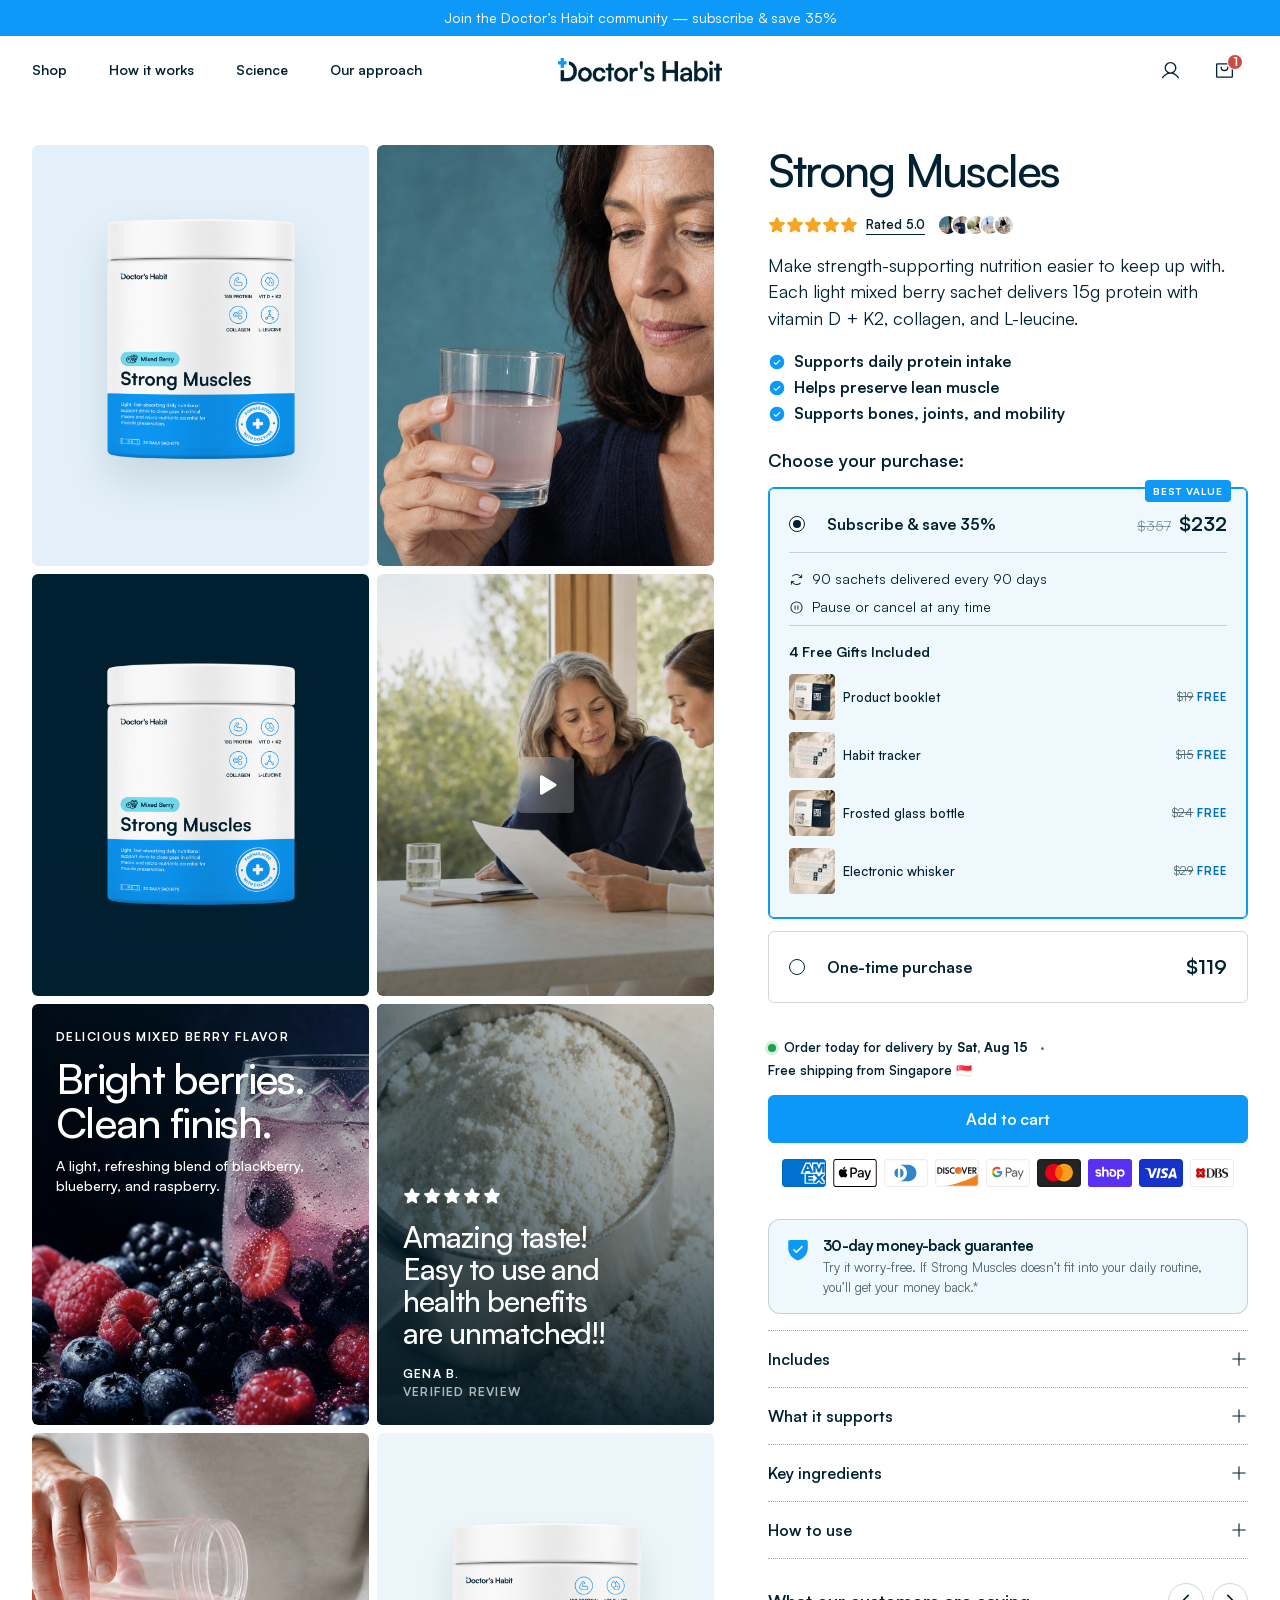
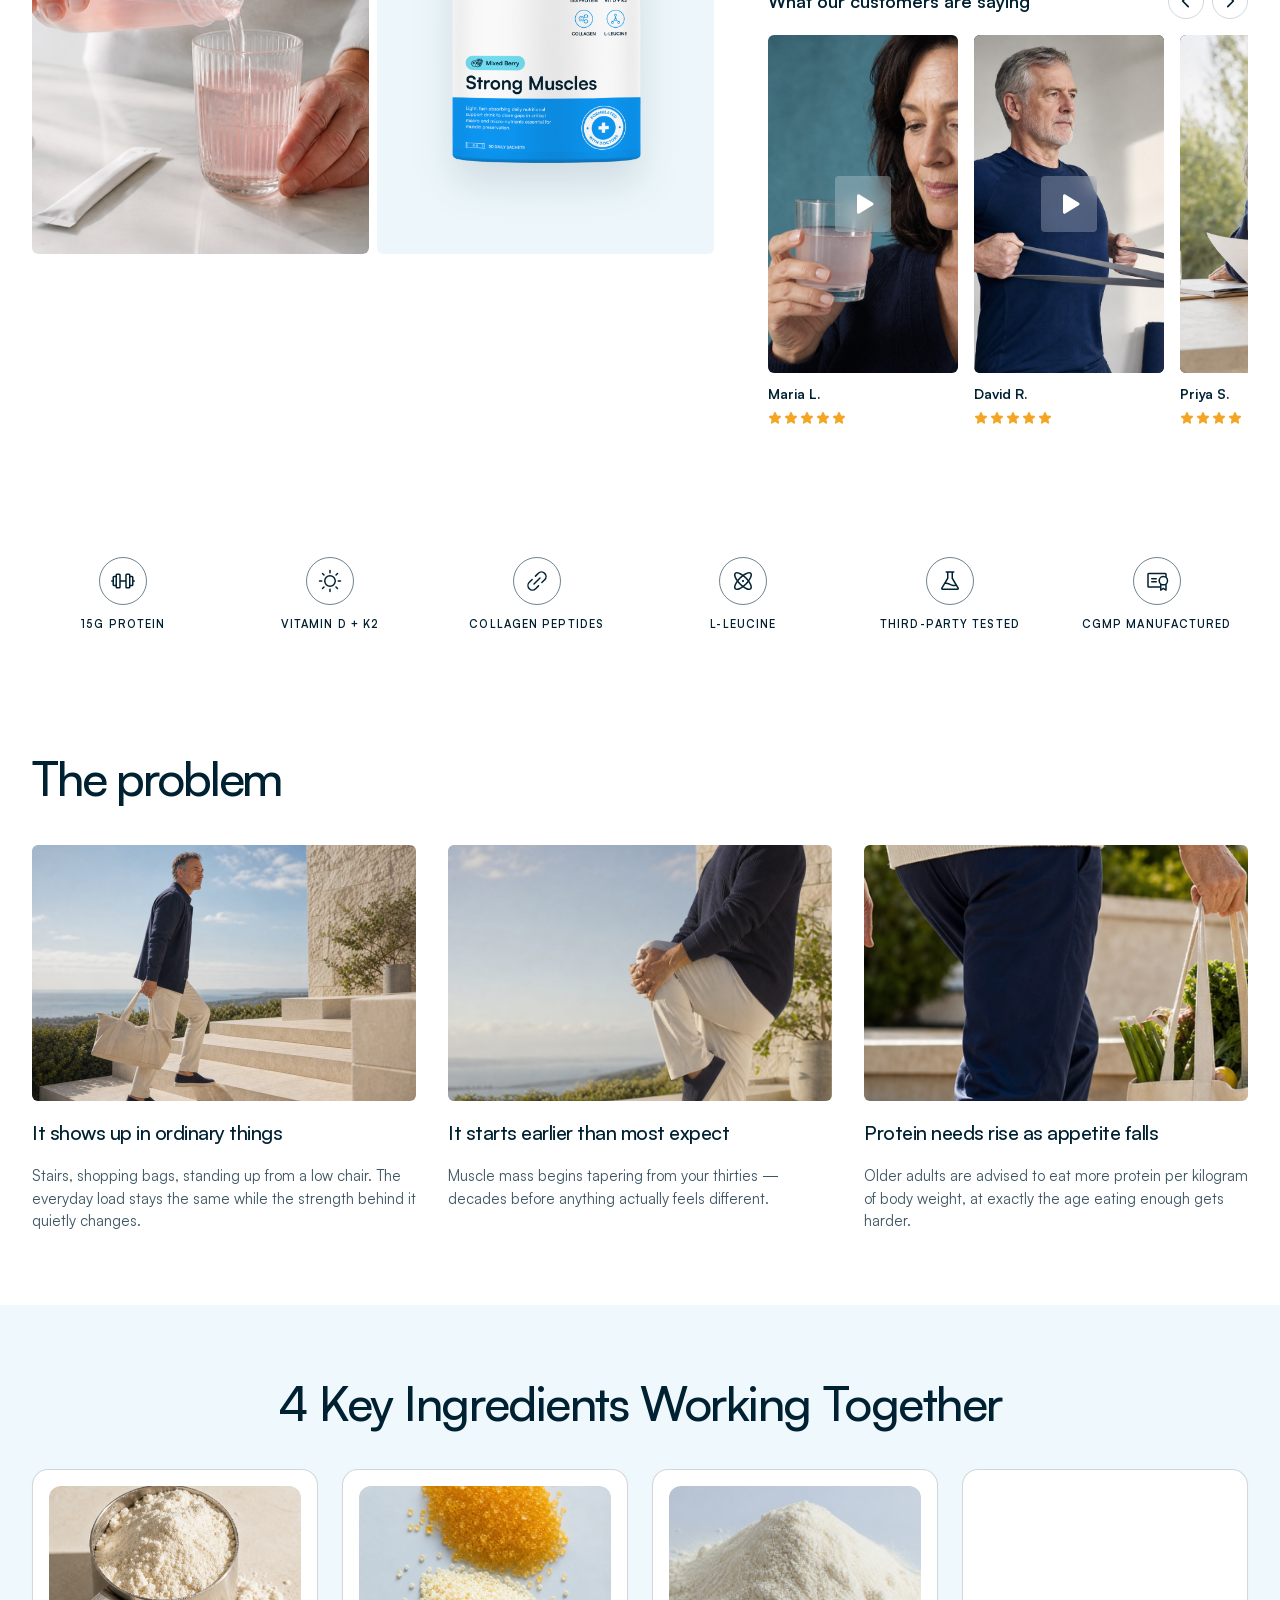
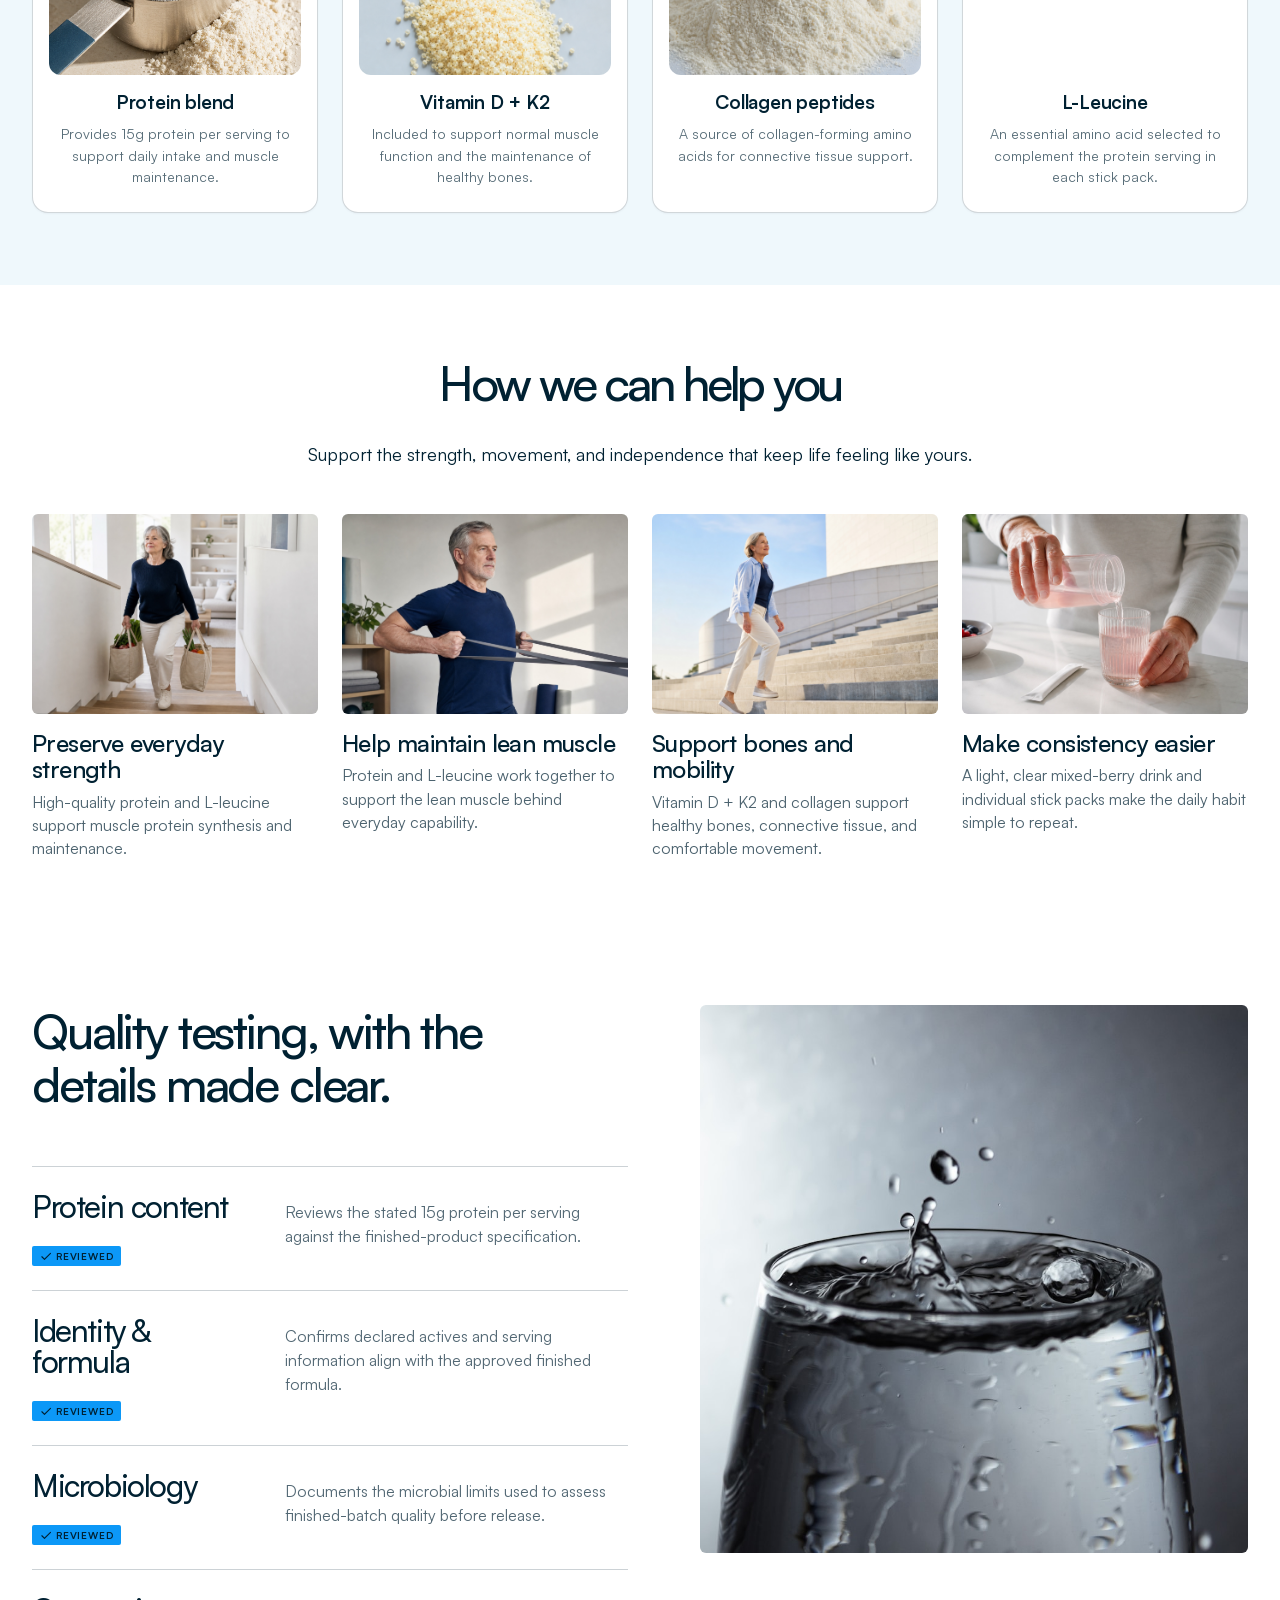
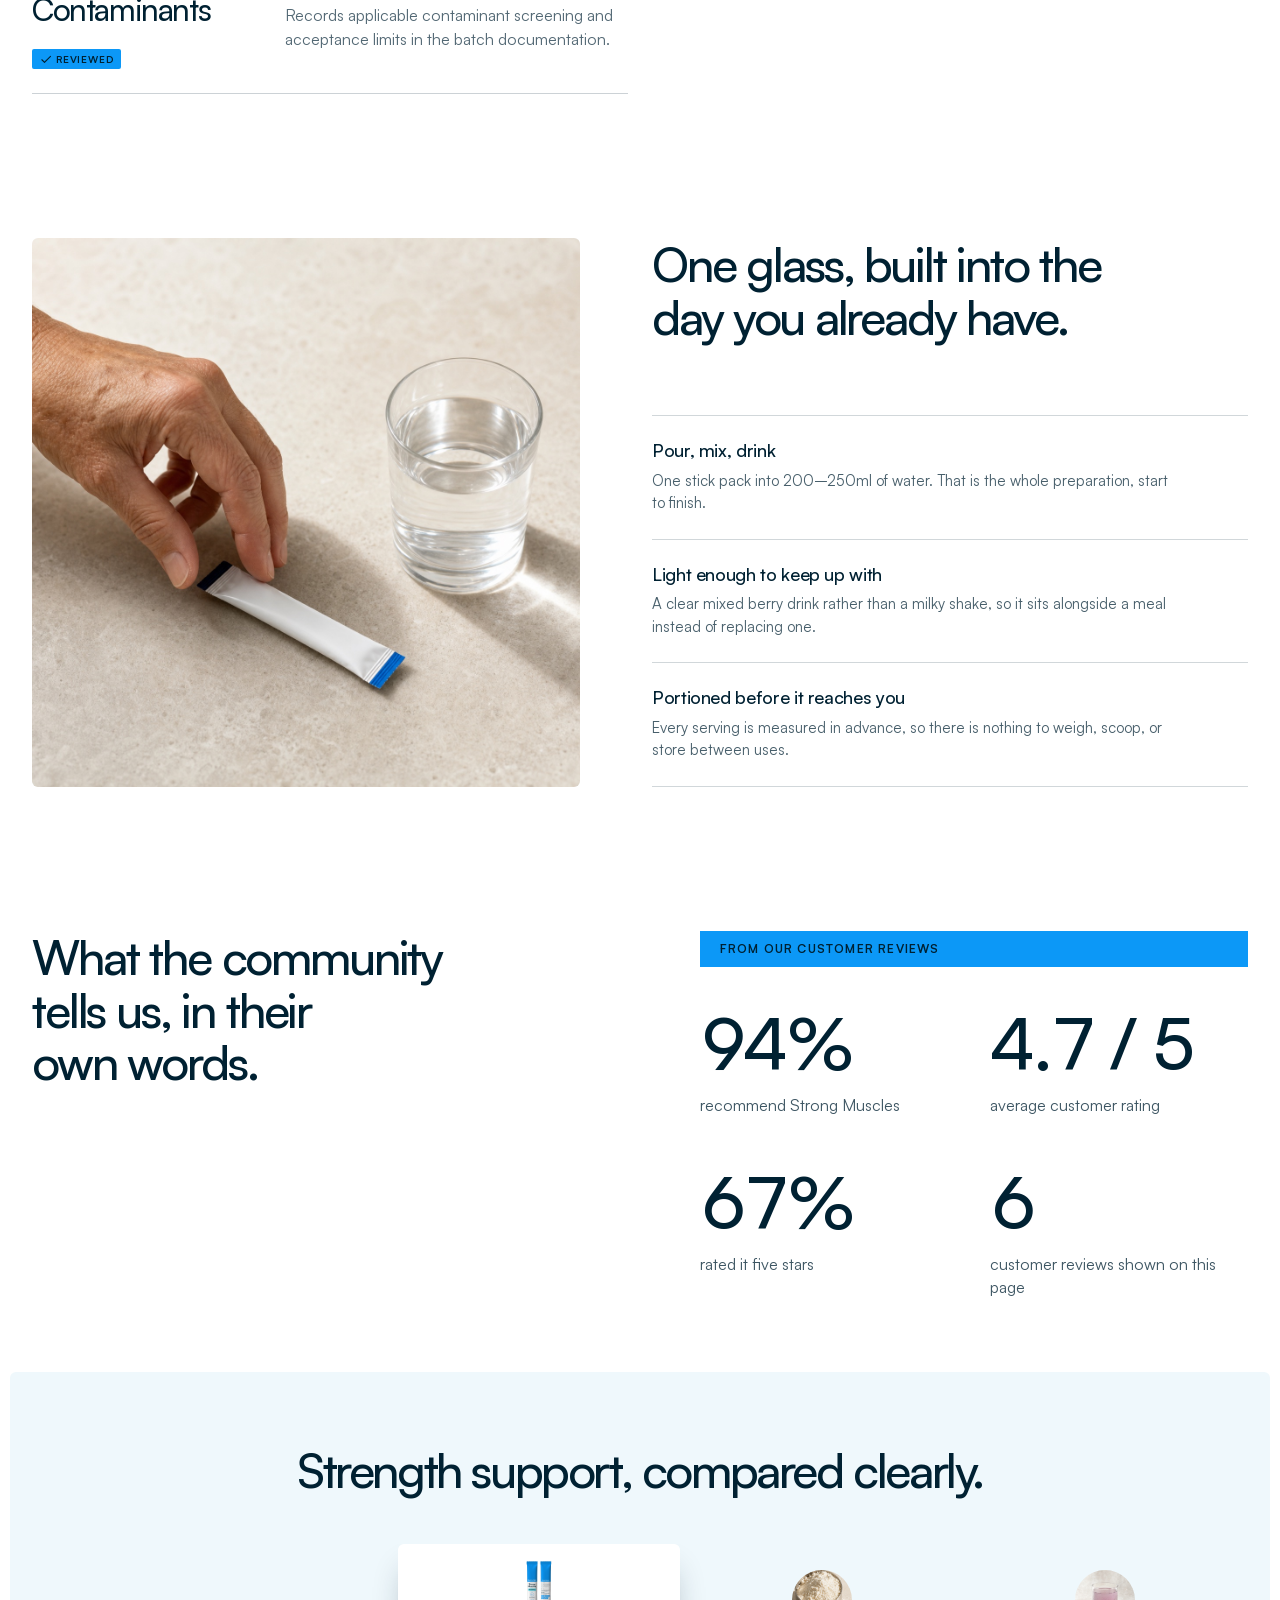
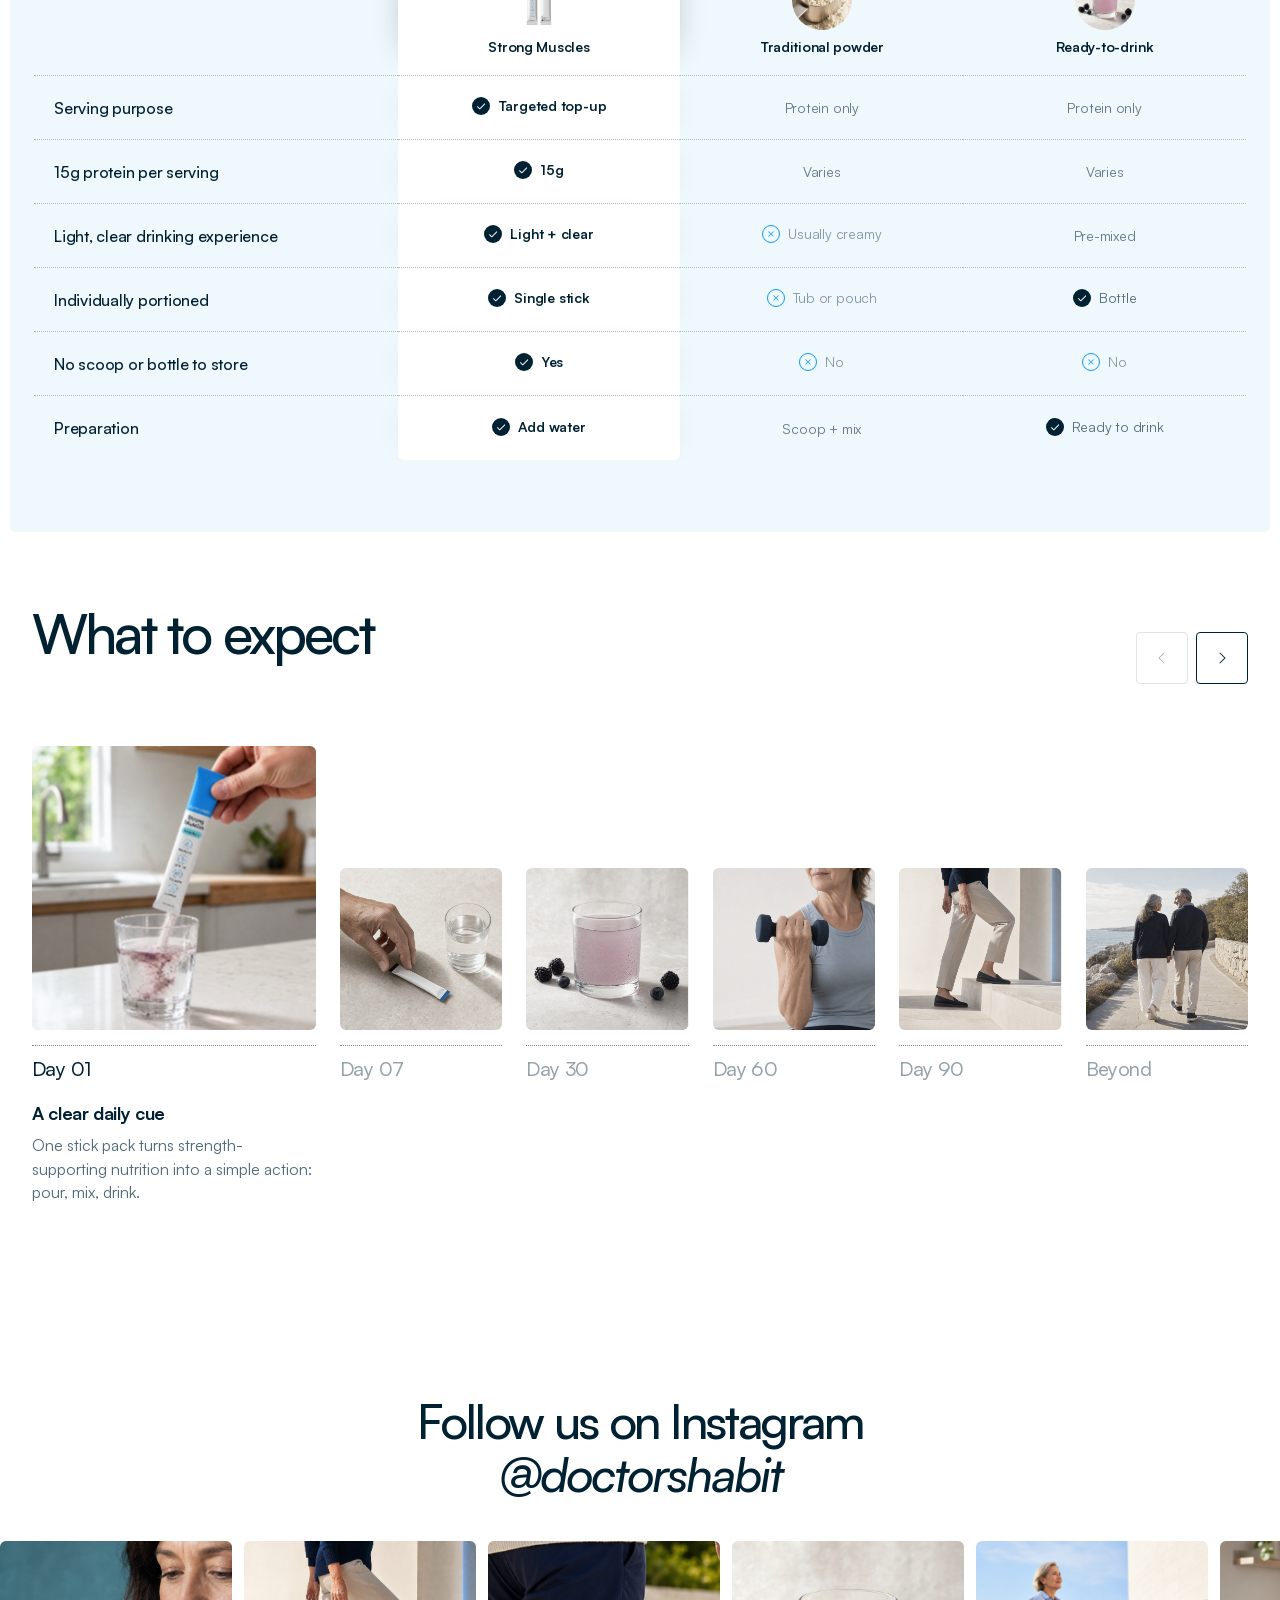
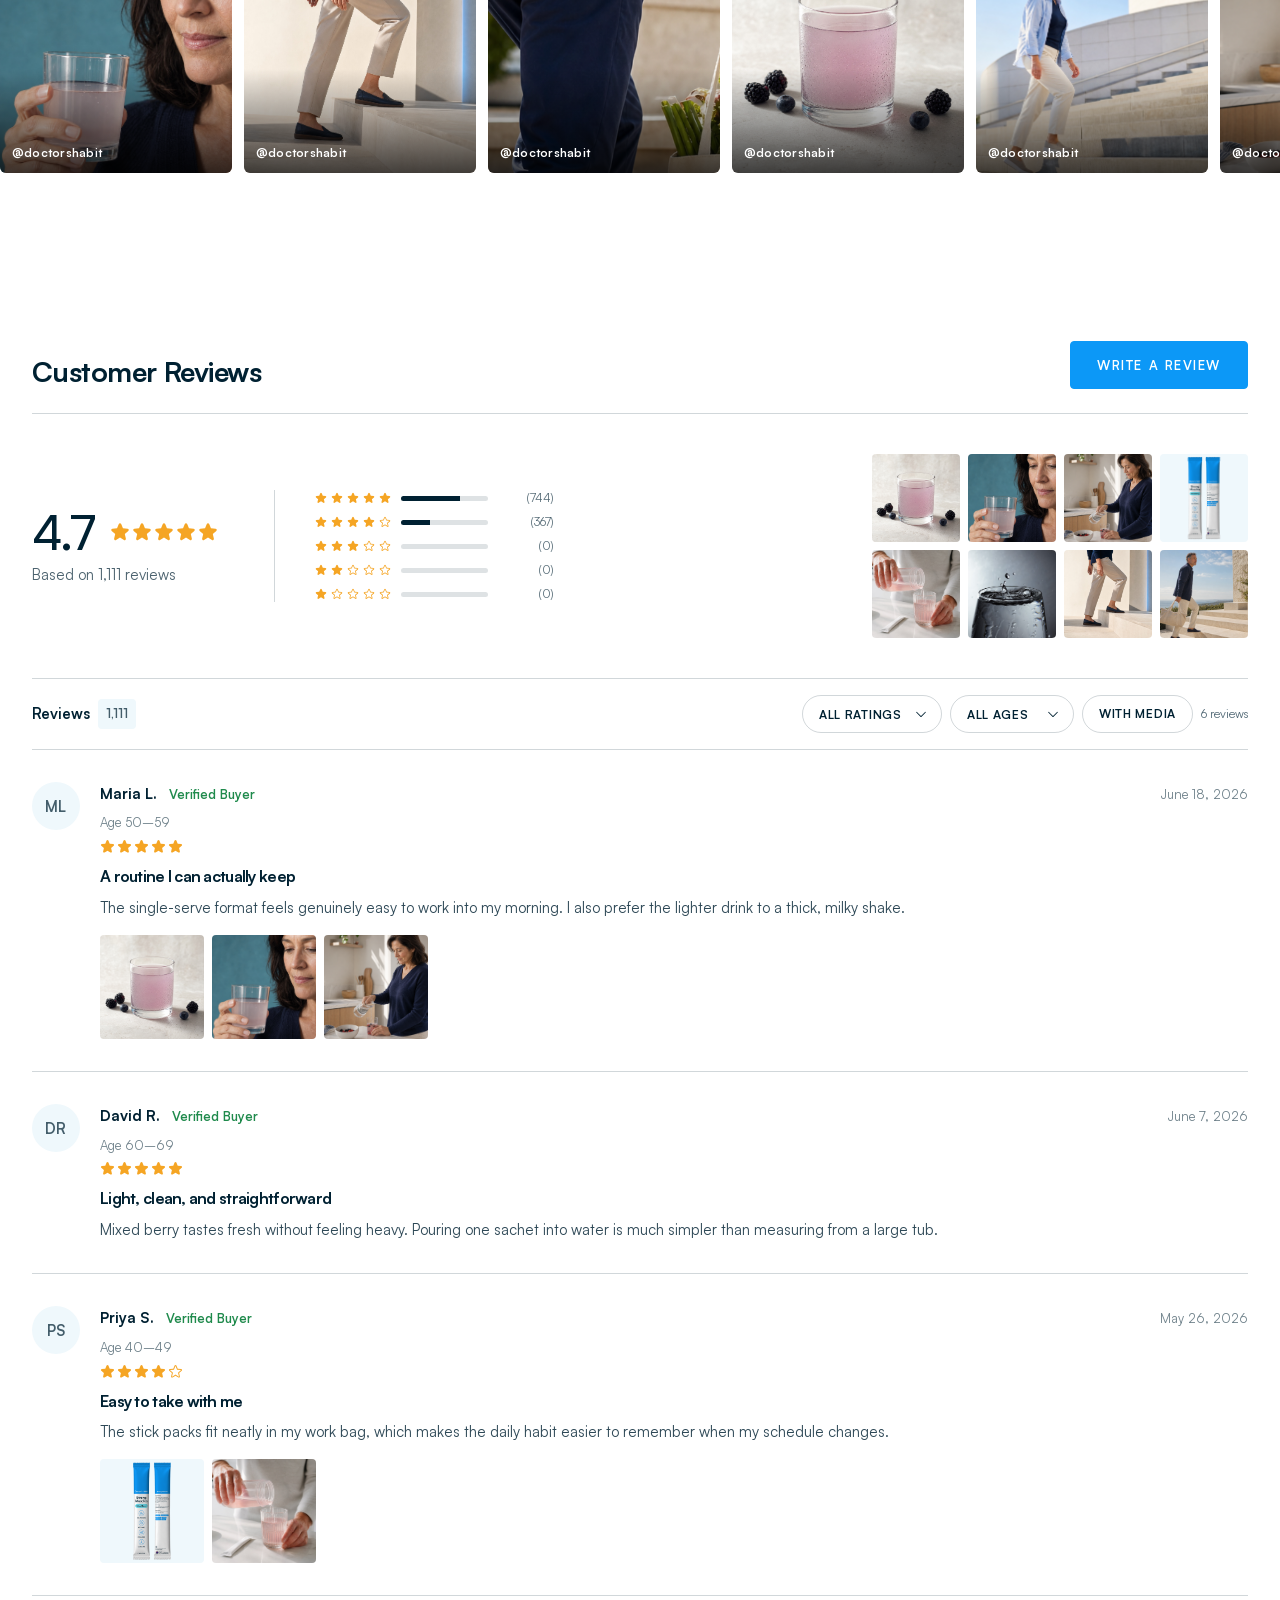
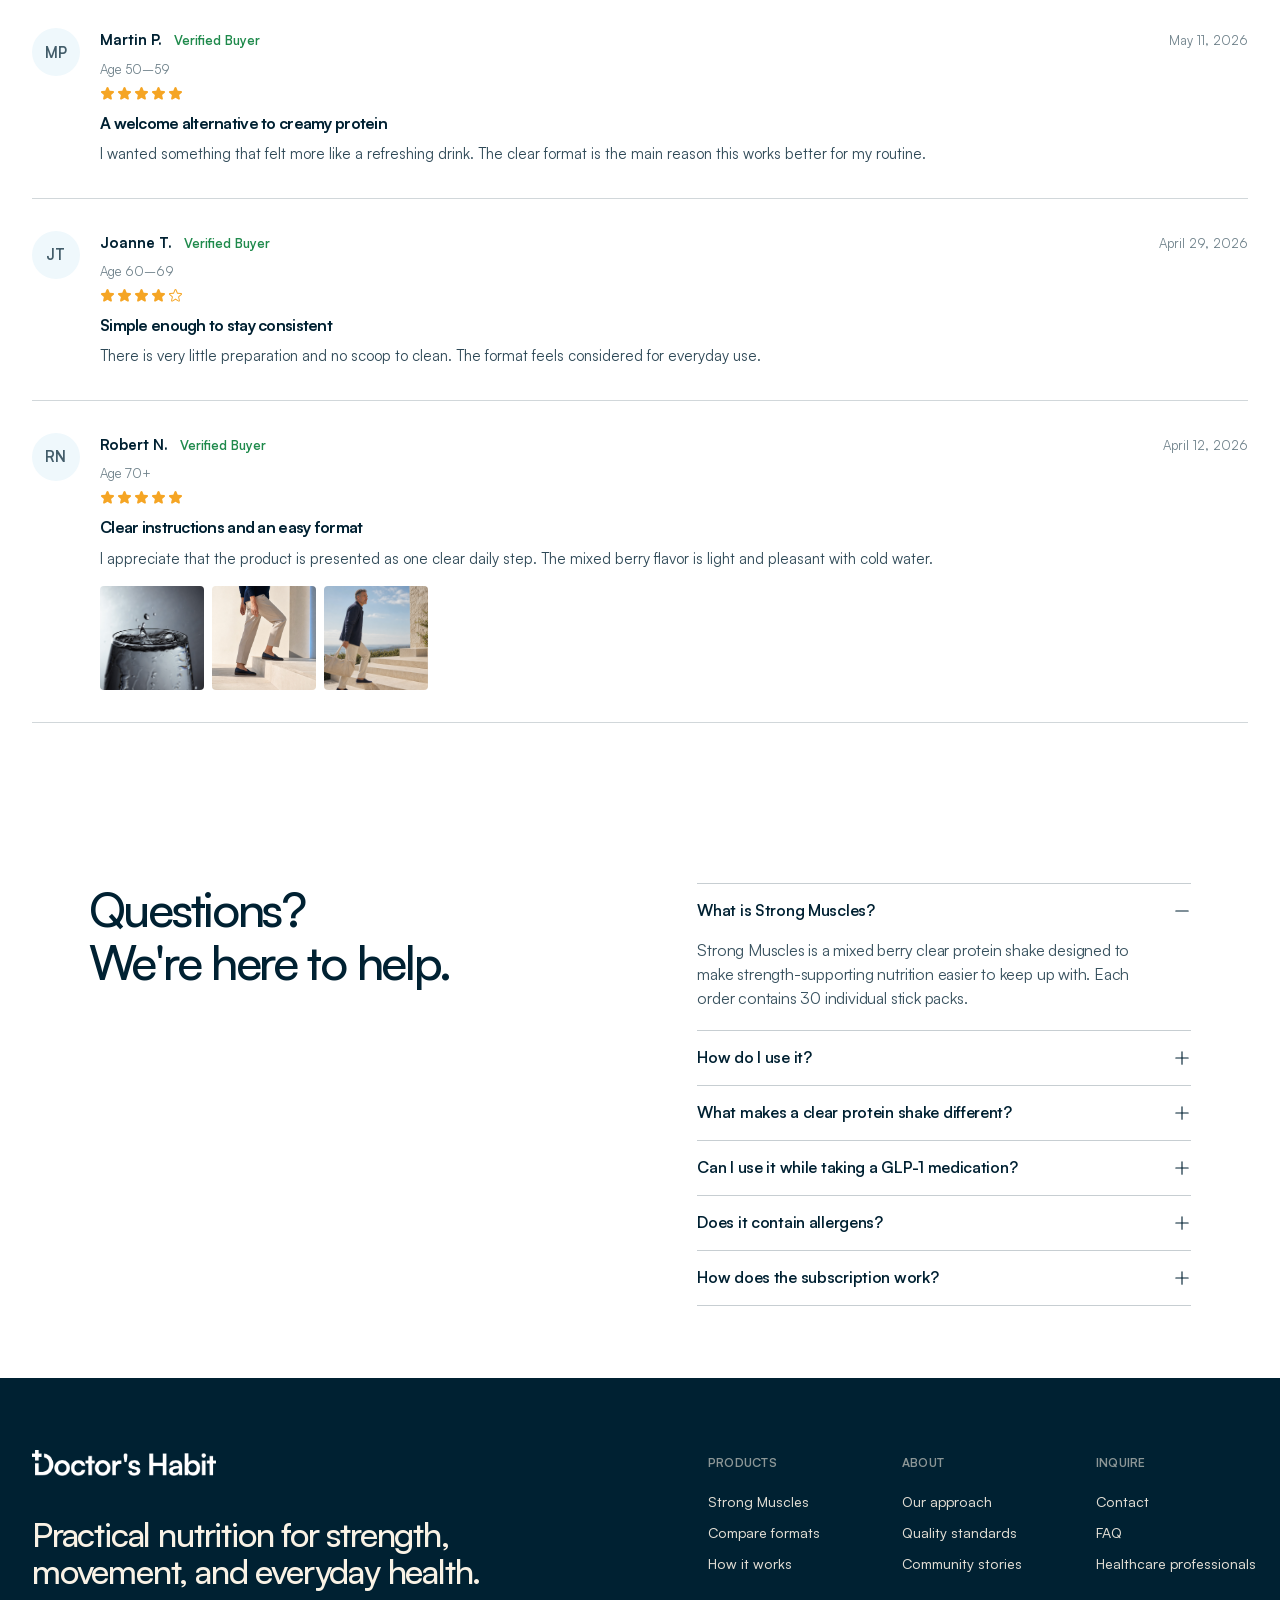
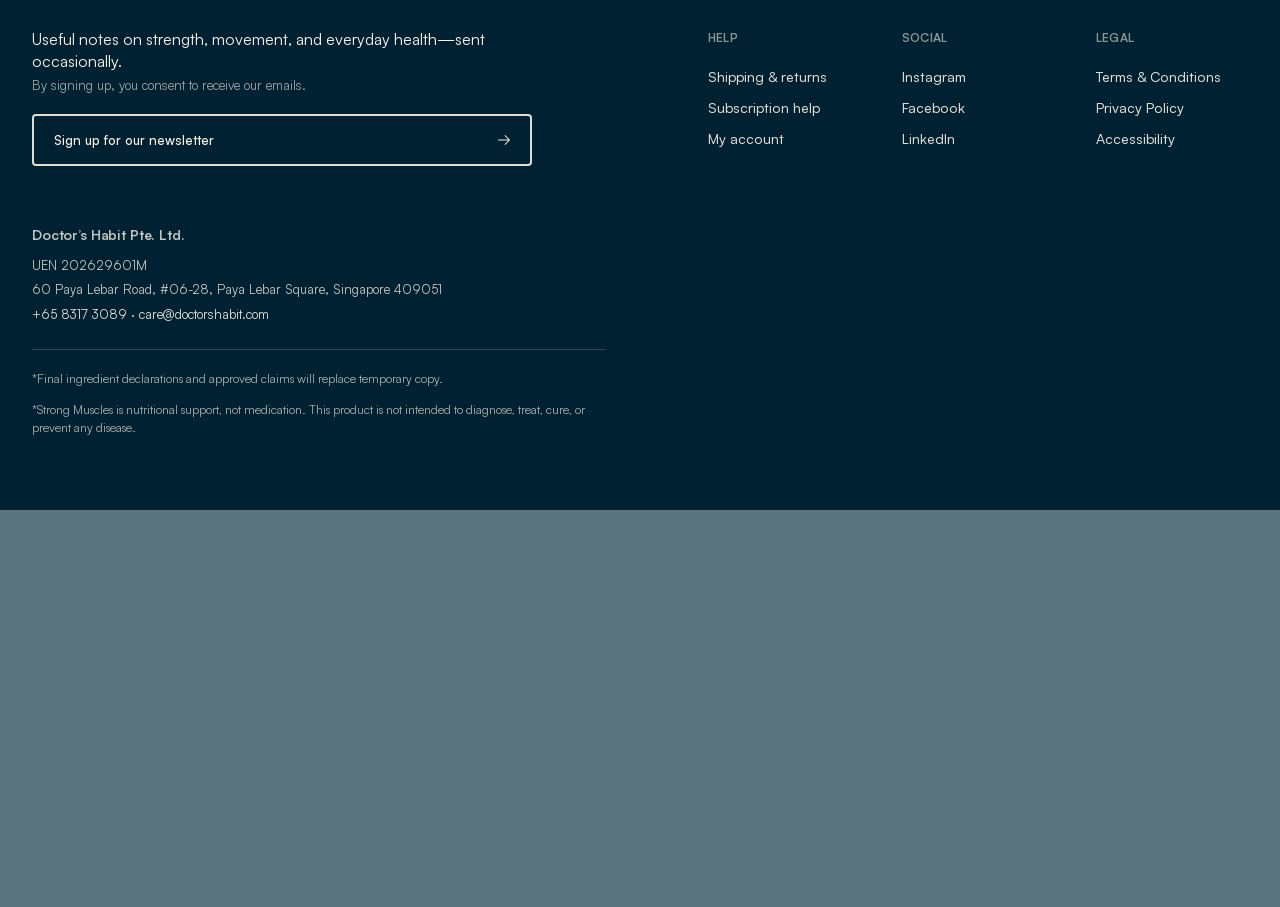
==== commit c9e66671: "Update Strong Muscles preview to current build" ====
--- a/index.html
+++ b/index.html
@@ -10,8 +10,9 @@
     />
     <meta name="theme-color" content="#002132" />
     <title>Strong Muscles | Doctor's Habit</title>
-    <script type="module" crossorigin src="./assets/index-c718b075.js"></script>
-    <link rel="stylesheet" crossorigin href="./assets/index-9lI0IiGg.css">
+    <script type="module" crossorigin src="./assets/main-D59V9cW8.js"></script>
+    <link rel="modulepreload" crossorigin href="./assets/styles-7a377d5c.js">
+    <link rel="stylesheet" crossorigin href="./assets/styles-B2ArvnEM.css">
   </head>
   <body>
     <div id="root"></div>
--- a/assets/styles-B2ArvnEM.css
+++ b/assets/styles-B2ArvnEM.css
@@ -0,0 +1 @@
+@font-face{font-family:Satoshi;src:url([data-uri]) format("woff2");font-style:normal;font-weight:300 900;font-display:swap}@font-face{font-family:Satoshi;src:url([data-uri]) format("woff2");font-style:italic;font-weight:300 900;font-display:swap}.social-wall{width:100%;padding:var(--space-80) 0 var(--space-88);color:var(--navy);background:var(--paper);overflow:hidden}.social-wall__header{margin:0 auto var(--space-40);padding:0 var(--desktop-page-gutter, var(--space-32));display:grid;justify-items:center;gap:var(--space-16);text-align:center}.social-wall__header h2{max-width:20ch;margin:0;font-size:48px;font-weight:500;letter-spacing:-.045em;line-height:1.04}.social-wall__header h2 em{font-style:italic}.social-wall__strip{--social-gap: var(--space-12);--social-gutter: var(--desktop-page-gutter, var(--space-32));width:max-content;margin:0;padding:0;display:flex;gap:var(--social-gap);list-style:none;animation:social-wall-scroll 50s linear infinite}.social-wall__strip:hover,.social-wall__strip:focus-within{animation-play-state:paused}@keyframes social-wall-scroll{0%{transform:translate(0)}to{transform:translate(calc(-50% - var(--social-gap) / 2))}}.social-post{width:232px;flex:0 0 auto;position:relative;overflow:hidden;border-radius:var(--radius-object);scroll-snap-align:start}.social-post img{width:100%;aspect-ratio:1 / 1;object-fit:cover;display:block}.social-post:after{content:"";position:absolute;inset:auto 0 0;height:45%;background:linear-gradient(to top,#000000b8,#0000);pointer-events:none}.social-post__handle{position:absolute;z-index:1;bottom:var(--space-12);left:var(--space-12);color:var(--paper);font-size:12px;font-weight:650;letter-spacing:.02em;line-height:16px}@media(max-width:800px){.social-wall{padding:var(--space-64) 0 var(--space-72)}.social-wall__header{margin-bottom:var(--space-32);padding:0 var(--space-24)}.social-wall__header h2{font-size:32px}.social-wall__strip{--social-gap: var(--space-8);--social-gutter: var(--space-24)}.social-post{width:172px}}@media(prefers-reduced-motion:reduce){.social-wall__strip{width:auto;padding:0 var(--social-gutter);overflow-x:auto;scroll-snap-type:x mandatory;scrollbar-width:none;animation:none}.social-post--repeat{display:none}}.reviews.reviews--verified{width:100%;padding:84px max(24px,calc((100vw - 1440px)/2)) 96px;display:block;color:var(--navy);background:var(--paper)}.reviews__inner{width:100%}.reviews__header{padding-bottom:var(--space-24);display:flex;align-items:end;justify-content:space-between;gap:var(--space-32);border-bottom:1px solid var(--line)}.reviews__product{margin:0 0 var(--space-4);color:#002132a8;font-size:18px;line-height:1.3}.reviews--verified .reviews__header h2{margin:0;font-size:28px;font-weight:700;letter-spacing:-.02em;line-height:1.2}.reviews__summary{padding:var(--space-40) 0;display:flex;align-items:center;gap:var(--space-56);flex-wrap:wrap}.reviews__average{margin:0;display:flex;align-items:center;gap:var(--space-16)}.reviews__average strong{font-size:48px;font-weight:500;letter-spacing:-.04em;line-height:1}.reviews__count{margin:var(--space-8) 0 0;color:#002132b3;font-size:15px;line-height:1.4}.review-distribution{min-width:280px;padding-left:var(--space-40);display:grid;gap:8px;border-left:1px solid var(--line)}.review-distribution__stars{display:inline-flex;gap:1px;color:var(--star)}.review-photos{width:fit-content;margin:0 0 0 auto;padding:0;display:grid;grid-template-columns:repeat(4,88px);gap:var(--space-8);list-style:none}.review-photos img{width:88px;height:88px;display:block;object-fit:cover;background:var(--mist);border-radius:var(--radius-control)}.reviews__toolbar{padding:var(--space-16) 0;display:flex;align-items:center;justify-content:space-between;gap:var(--space-24);flex-wrap:wrap;border-top:1px solid var(--line);border-bottom:1px solid var(--line)}.reviews__tab{margin:0;display:inline-flex;align-items:center;gap:var(--space-8);font-size:15px;font-weight:650}.reviews__tab span{padding:3px var(--space-8);color:#002132b8;background:var(--mist);border-radius:var(--radius-control);font-size:13px;font-weight:600}.review-write-button{min-width:176px;height:48px;margin-top:24px;padding:0 26px;display:inline-flex;align-items:center;justify-content:center;color:var(--paper);background:var(--navy);border:1px solid var(--navy);border-radius:var(--radius-control);font:inherit;font-size:13px;font-weight:600;line-height:1;letter-spacing:.12em;cursor:pointer;transition:background .16s ease,border-color .16s ease}.review-write-button:hover{background:#07384f;border-color:#07384f}.review-write-button:focus-visible{outline:2px solid var(--blue);outline-offset:3px}.review-distribution__row{display:grid;grid-template-columns:76px minmax(0,1fr) 56px;align-items:center;gap:10px;font-size:12px}.review-distribution__row>span{display:inline-flex;align-items:center;gap:4px}.review-distribution__row>span svg{color:var(--star)}.review-distribution__row>i{height:5px;display:block;overflow:hidden;background:#00213221;border-radius:999px}.review-distribution__row>i b{height:100%;display:block;background:var(--navy)}.review-distribution__row>em{color:#002132a8;font-style:normal;text-align:right}.reviews--verified .review-feed{min-width:0}.review-row{padding:var(--space-32) 0;display:grid;grid-template-columns:48px minmax(0,1fr);gap:var(--space-20);border-bottom:1px solid var(--line)}.review-row__avatar{width:48px;height:48px;display:grid;place-items:center;color:#002132b8;background:var(--mist);border-radius:50%;font-size:15px;font-weight:650;letter-spacing:.02em}.review-row__main{min-width:0;display:grid;gap:var(--space-8)}.review-row__head{display:flex;align-items:baseline;justify-content:space-between;gap:var(--space-16);flex-wrap:wrap}.review-row__identity{margin:0;display:inline-flex;align-items:baseline;gap:var(--space-12);flex-wrap:wrap;font-size:15px}.review-row__verified{color:#1f8a4c;font-size:13px;font-weight:600}.review-row__head time{color:#0021328f;font-size:13px;white-space:nowrap}.review-row__age{margin:0;color:#0021328f;font-size:13px;line-height:1.3}.review-row h3{margin:var(--space-4) 0 0;font-size:16px;font-weight:700;line-height:1.35}.review-row__body{max-width:78ch;margin:0;color:#002132d1;font-size:15px;line-height:1.55}.review-row__photos{margin:var(--space-8) 0 0;padding:0;display:flex;gap:var(--space-8);flex-wrap:wrap;list-style:none}.review-row__photos img{width:104px;height:104px;display:block;object-fit:cover;background:var(--mist);border-radius:var(--radius-control)}@media(max-width:800px){.review-row__photos img{width:72px;height:72px}}.reviews--verified .review-filters{margin:0;display:flex;align-items:center;gap:8px;flex-wrap:wrap}.review-select{height:38px;position:relative;display:inline-flex;align-items:center;border:1px solid var(--line);border-radius:999px}.review-select select{height:100%;padding:0 39px 0 16px;-webkit-appearance:none;-moz-appearance:none;appearance:none;color:var(--navy);background:transparent;border:0;border-radius:inherit;outline-offset:3px;font:inherit;font-size:12px;font-weight:650;letter-spacing:.06em;text-transform:uppercase;cursor:pointer}.review-select svg{position:absolute;right:13px;pointer-events:none}.reviews--verified .review-filters button{min-height:38px;padding:0 16px;color:var(--navy);background:transparent;border:1px solid var(--line);border-radius:999px;font-size:12px;font-weight:650;letter-spacing:.06em;text-transform:uppercase}.review-result-count{margin-left:auto;align-self:center;color:var(--muted);font-size:12px}.reviews--verified .review-filters button:hover,.reviews--verified .review-filters button:focus-visible{border-color:var(--navy)}.reviews--verified .review-filters button.is-active{color:#fff;background:var(--navy);border-color:var(--navy)}.review-stars{display:flex;gap:2px;color:var(--star)}.review-no-results{min-height:220px;padding:54px 0;border-bottom:1px solid var(--line)}.review-no-results h3{margin:0 0 10px;font-size:20px;font-weight:550}.review-no-results p{margin:0;color:var(--muted)}@media(max-width:800px){.reviews.reviews--verified{padding:54px 24px 72px;display:block}.reviews__header{display:grid;justify-items:start;gap:var(--space-20)}.reviews--verified .reviews__header h2{font-size:24px}.reviews__summary{padding:var(--space-32) 0;display:grid;gap:var(--space-24)}.review-distribution{min-width:0;padding-left:0;padding-top:var(--space-24);border-left:0;border-top:1px solid var(--line)}.reviews__average strong{font-size:40px}.review-write-button{width:100%}.reviews--verified .review-filters{margin-right:-24px;padding:0 24px 12px 0;flex-wrap:nowrap;overflow-x:auto;scrollbar-width:none;overscroll-behavior-x:contain}.reviews--verified .review-filters::-webkit-scrollbar{display:none}.review-select,.reviews--verified .review-filters button{flex:0 0 auto}.review-photos{width:100%;margin:0;grid-template-columns:repeat(4,minmax(0,1fr))}.review-photos img{width:100%;height:auto;aspect-ratio:1}.reviews__toolbar{align-items:start;flex-direction:column;gap:var(--space-12)}.review-row{padding:var(--space-24) 0;grid-template-columns:40px minmax(0,1fr);gap:var(--space-16)}.review-row__avatar{width:40px;height:40px;font-size:14px}}:root{--blue: #0c99f7;--action-blue: rgb(12, 152, 247);--blue-ink: #0071b8;--cyan: #61d5e8;--navy: #002132;--paper: #ffffff;--mist: #eff8fc;--line: rgba(0, 33, 50, .18);--muted: #526976;--star: #f5a524;--sale: #c8102e;--max: 1280px;--space-2: 2px;--space-4: 4px;--space-8: 8px;--space-12: 12px;--space-16: 16px;--space-20: 20px;--space-24: 24px;--space-28: 28px;--space-32: 32px;--space-40: 40px;--space-48: 48px;--space-56: 56px;--space-64: 64px;--space-72: 72px;--space-80: 80px;--space-88: 88px;--space-96: 96px;--space-120: 120px;--space-128: 128px;--space-144: 144px;--space-stack-xs: var(--space-4);--space-stack-sm: var(--space-8);--space-stack-md: var(--space-16);--space-stack-lg: var(--space-24);--space-stack-xl: var(--space-32);--space-section-y: var(--space-80);--space-section-gap: var(--space-16);--section-block: var(--space-72);--section-block-sm: var(--space-32);--space-page-inline: var(--space-32);--font-section-display: 56px;--line-section-display: 56px;font-family:Satoshi,Arial,sans-serif;color:var(--navy);background:var(--paper);font-synthesis:none}*{box-sizing:border-box}html{scroll-behavior:auto;scroll-padding-top:112px}body{margin:0;min-width:320px;min-height:100vh;color:var(--navy);background:var(--paper);-webkit-font-smoothing:antialiased}button,input{font:inherit}button,a,summary{-webkit-tap-highlight-color:transparent}button{color:inherit}a{color:inherit;text-decoration:none}img{display:block;max-width:100%}h1,h2,h3,p,ul,blockquote{margin-top:0}h1,h2,h3{letter-spacing:-.035em;line-height:100%}p{line-height:156%}.skip-link{position:fixed;left:20px;top:-80px;z-index:100;padding:13px 18px;color:#fff;background:var(--navy)}.skip-link:focus{top:18px}.announcement{min-height:34px;padding:7px 4vw;display:flex;align-items:center;justify-content:center;gap:48px;color:var(--navy);background:var(--blue);font-size:14px;font-weight:700;letter-spacing:.03em}.announcement__secondary{opacity:.86}.site-header{position:relative;z-index:20;height:82px;padding:0 max(4vw,calc((100vw - var(--max)) / 2));display:grid;grid-template-columns:1fr auto 1fr;align-items:center;gap:40px;background:#fffffff5}.brand-logo{width:184px;height:auto}.brand-logo--reversed{filter:brightness(0) invert(1)}.desktop-nav{display:flex;align-items:center;gap:36px;font-size:16px;font-weight:600}.desktop-nav a,.footer a{transition:color .16s ease}.desktop-nav a:hover,.footer a:hover{color:var(--blue)}.header-actions{justify-self:end;display:flex;gap:6px}.icon-button{width:48px;height:48px;display:inline-grid;place-items:center;border:0;background:transparent;cursor:pointer}.icon-button:hover{color:var(--blue)}.menu-button,.mobile-nav{display:none}.hero{min-height:790px;display:grid;grid-template-columns:minmax(0,1.04fr) minmax(480px,.96fr);border-bottom:1px solid var(--line)}@media(max-width:800px){.hero{border-bottom:0}}.payment-badges{margin:var(--space-16) 0;padding:0;display:flex;flex-wrap:nowrap;align-items:center;justify-content:center;gap:7px;list-style:none}.payment-badges li{flex:0 1 44px;min-width:0;display:flex;align-items:center}.payment-badges img{width:100%;height:auto;display:block}.payment-badges li[data-method=dbs]{aspect-ratio:38 / 24;justify-content:center;padding:3px 5px;background:#fff;border:1px solid rgba(0,0,0,.07);border-radius:3px}.payment-badges li[data-method=dbs] img{width:auto;height:100%;object-fit:contain}@media(max-width:800px){.payment-badges{gap:5px}}.guarantee-note{margin:var(--space-16) 0 0;padding:var(--space-16);display:flex;align-items:flex-start;gap:var(--space-12);background:var(--mist);border:1px solid var(--line);border-radius:12px}.guarantee-note__icon{flex:0 0 auto;display:inline-flex;align-items:center;justify-content:center;color:var(--blue)}.guarantee-note__copy{min-width:0}.guarantee-note__copy h3{margin:0 0 3px;color:var(--navy);font-size:15px;font-weight:700;line-height:1.3}.guarantee-note__copy p{margin:0;color:#002132ad;font-size:13px;line-height:1.5;text-wrap:pretty}.gallery-panel{min-width:0;padding:42px clamp(32px,5vw,84px) 30px;display:grid;grid-template-rows:minmax(540px,1fr) auto;gap:22px;background:var(--mist)}.gallery-stage{min-height:540px;position:relative;overflow:hidden}.product-stage{width:100%;height:100%;min-height:540px;position:relative;display:flex;align-items:center;justify-content:center}.product-stage:after{content:"";position:absolute;left:12%;right:12%;bottom:8%;height:26px;border-radius:50%;background:#00213217;filter:blur(17px)}.product-tub{position:relative;z-index:2;width:min(60%,430px);filter:drop-shadow(0 28px 22px rgba(0,33,50,.09))}.product-tub--back{width:min(57%,420px)}.product-stick{position:absolute;z-index:3;right:7%;bottom:4%;width:min(34%,250px);filter:drop-shadow(0 20px 14px rgba(0,33,50,.12))}.product-stick--large{position:relative;right:auto;bottom:auto;width:min(60%,460px)}.gallery-lifestyle{width:100%;height:100%;min-height:540px;object-fit:cover;object-position:center}.gallery-thumbs{display:grid;grid-template-columns:repeat(4,minmax(0,1fr));gap:10px}.gallery-thumb{min-width:0;min-height:92px;padding:8px;display:grid;grid-template-columns:44px 1fr;align-items:center;gap:8px;text-align:left;font-size:12px;font-weight:700;border:1px solid transparent;background:#ffffffb8;cursor:pointer}.gallery-thumb img{width:44px;height:60px;object-fit:contain}.gallery-thumb.is-selected{border-color:var(--blue);background:#fff}.purchase-panel{padding:clamp(56px,6vw,92px) clamp(42px,7vw,104px);display:flex;flex-direction:column;justify-content:center}.rating-placeholder{margin-bottom:28px;display:flex;align-items:center;gap:14px;color:var(--muted);font-size:14px}.empty-stars{display:flex;gap:2px;color:var(--blue)}.product-kicker,.eyebrow{margin-bottom:18px;color:var(--blue-ink);font-size:14px;font-weight:800;letter-spacing:.14em;text-transform:uppercase}.purchase-panel h1{margin-bottom:12px;font-size:clamp(58px,5.2vw,84px);font-weight:500}.purchase-panel h2{margin-bottom:24px;font-size:clamp(28px,2.6vw,42px);font-weight:500}.hero-copy{max-width:600px;margin-bottom:25px;color:var(--muted);font-size:18px}.benefit-list{margin:0 0 30px;padding:0;display:grid;gap:10px;list-style:none;font-size:18px;font-weight:600}.benefit-list li{display:flex;align-items:center;gap:10px}.benefit-list svg{color:var(--blue);flex:0 0 auto}.price-line{padding:18px 0;display:flex;align-items:center;justify-content:space-between;gap:20px;border-top:1px solid var(--line);border-bottom:1px solid var(--line);font-size:16px;font-weight:700}.price-line span:last-child{color:var(--muted);font-size:14px;font-weight:500}.purchase-options{margin:24px 0 16px;padding:0;display:grid;gap:10px;border:0}.purchase-options legend{position:absolute;width:1px;height:1px;padding:0;overflow:hidden;clip:rect(0 0 0 0);white-space:nowrap;border:0}.purchase-option{min-height:76px;padding:13px 16px;display:grid;grid-template-columns:auto 1fr auto;align-items:center;gap:14px;border:1px solid var(--line);cursor:pointer}.purchase-option.is-selected{border:2px solid var(--blue);padding:12px 15px}.purchase-option input[type=radio]{-webkit-appearance:none;-moz-appearance:none;appearance:none;width:20px;height:20px;margin:0;display:grid;place-content:center;flex:0 0 20px;background:var(--paper);border:1.5px solid var(--navy);border-radius:50%;cursor:pointer}.purchase-option input[type=radio]:before{content:"";width:8px;height:8px;background:var(--navy);border-radius:50%;transform:scale(0)}.purchase-option input[type=radio]:checked:before{transform:scale(1)}.purchase-option input[type=radio]:focus-visible{outline:2px solid var(--blue);outline-offset:3px}.purchase-option span{display:grid;gap:3px}.purchase-option strong{font-size:16px}.purchase-option small{color:var(--muted);font-size:14px}.selection-check{opacity:0;color:var(--blue)}.purchase-option.is-selected .selection-check{opacity:1}.order-date{margin:var(--space-20) 0 var(--space-16);display:flex;flex-wrap:wrap;align-items:center;justify-content:flex-start;gap:6px 12px;color:var(--navy);font-size:13px;font-weight:600;line-height:1.3;text-align:left}.order-date__main{display:inline-flex;align-items:center;gap:8px}.order-date__dot{width:8px;height:8px;flex:0 0 auto;border-radius:999px;background:#16a34a;box-shadow:0 0 0 3px #16a34a2e;animation:order-date-pulse 1.8s ease-in-out infinite}.order-date__date{font-weight:750}.order-date__sep{color:var(--muted)}.order-date__ships{color:var(--navy)}@keyframes order-date-pulse{0%,to{box-shadow:0 0 0 3px #16a34a2e}50%{box-shadow:0 0 0 5px #16a34a14}}@media(prefers-reduced-motion:reduce){.order-date__dot{animation:none}}.buy-row{display:grid;grid-template-columns:1fr;gap:12px}.quantity{height:54px;display:grid;grid-template-columns:48px 42px 48px;align-items:center;border:1px solid var(--line)}.quantity button{width:48px;height:52px;display:grid;place-items:center;border:0;background:transparent;cursor:pointer}.quantity button:disabled{opacity:.35;cursor:not-allowed}.quantity output{text-align:center;font-weight:700}.primary-button{min-height:54px;padding:0 24px;display:inline-flex;align-items:center;justify-content:center;gap:12px;color:var(--navy);background:var(--blue);border:1px solid var(--blue);font-weight:800;cursor:pointer;transition:background .16s ease,color .16s ease}.primary-button:hover{color:var(--navy);background:#fff}.trust-inline{margin-top:25px;padding-top:20px;display:grid;grid-template-columns:repeat(3,1fr);border-top:1px solid var(--line)}.trust-inline span{padding:0 12px;display:grid;justify-items:center;gap:7px;text-align:center;color:var(--muted);font-size:12px;font-weight:700;border-right:1px solid var(--line)}.trust-inline span:last-child{border-right:0}.trust-inline svg{color:var(--blue)}.checkout-note{margin:20px 0 0;display:flex;align-items:center;justify-content:center;gap:7px;color:var(--muted);font-size:14px}.order-strip{padding:34px max(4vw,calc((100vw - var(--max)) / 2));display:grid;grid-template-columns:1.5fr repeat(5,1fr);align-items:stretch;border-bottom:1px solid var(--line)}.order-intro{padding-right:30px}.order-intro .eyebrow{margin-bottom:10px}.order-intro h2{margin:0;max-width:270px;font-size:28px;line-height:106%}.order-item{min-height:122px;padding:8px 18px;display:grid;grid-template-columns:60px 1fr;align-items:center;gap:12px;border-left:1px solid var(--line)}.order-item img{width:58px;height:82px;object-fit:contain}.order-item span{display:grid;gap:5px;color:var(--muted);font-size:14px;line-height:130%}.order-item strong{color:var(--navy);font-size:14px}.order-item--text{grid-template-columns:36px 1fr}.order-item--text svg{color:var(--blue)}.order-item--gift{grid-template-columns:36px 1fr;background:var(--mist)}.jump-nav{position:sticky;top:0;z-index:15;height:58px;padding-left:max(4vw,calc((100vw - var(--max)) / 2));display:flex;align-items:center;gap:30px;overflow-x:auto;color:#fff;background:var(--navy);font-size:14px;font-weight:700;white-space:nowrap;scrollbar-width:none}.jump-nav::-webkit-scrollbar{display:none}.jump-nav>span{color:var(--cyan);text-transform:uppercase;letter-spacing:.12em}.jump-nav a{opacity:.72}.jump-nav a:hover{opacity:1}.jump-nav button{height:58px;margin-left:auto;padding:0 max(4vw,calc((100vw - var(--max)) / 2)) 0 32px;display:inline-flex;align-items:center;gap:11px;flex:0 0 auto;color:var(--navy);background:var(--blue);border:0;font-weight:800;cursor:pointer}.manifesto{min-height:430px;padding:92px max(4vw,calc((100vw - var(--max)) / 2));display:grid;grid-template-columns:1.5fr .72fr;align-items:end;gap:12vw;color:#fff;background:var(--navy)}.manifesto h2{margin:0;font-size:clamp(64px,8vw,132px);font-weight:450}.manifesto p{max-width:430px;margin:0 0 10px;color:#ffffffc2;font-size:22px}.story-split{min-height:760px;display:grid;grid-template-columns:.83fr 1.17fr;background:#fff}.story-copy{padding:110px clamp(40px,7vw,120px);display:flex;flex-direction:column;justify-content:center}.story-copy h2,.section-heading h2,.ingredient-copy h2,.label-copy h2,.story-carousel__head h2,.videos h2,.reviews h2{margin-bottom:28px;font-size:clamp(52px,6vw,94px);font-weight:450}.story-copy>p:not(.eyebrow){max-width:500px;margin-bottom:32px;color:var(--muted);font-size:20px}.text-link,.quality a,.guarantee a{display:inline-flex;align-items:center;gap:9px;font-weight:800}.text-link{color:var(--blue-ink)}.quality a{color:var(--blue)}.story-split>img{width:100%;height:760px;object-fit:cover}.section-pad{padding:120px max(4vw,calc((100vw - var(--max)) / 2))}.section-heading{max-width:780px;margin-bottom:74px}.section-heading>p:not(.eyebrow){max-width:600px;color:var(--muted);font-size:20px}.section-heading--wide{max-width:980px}.journey{background:var(--paper)}.timeline{display:grid;grid-template-columns:repeat(3,minmax(0,1fr))}.timeline-step{min-width:0;position:relative;padding:0 clamp(20px,3vw,48px) 0 0}.timeline-step+.timeline-step{padding-left:clamp(20px,3vw,48px)}.timeline-day{display:grid;align-items:start}.timeline-day span{font-size:18px;font-weight:700}.timeline-day strong{color:var(--blue);font-size:clamp(100px,12vw,174px);font-weight:350;line-height:90%;letter-spacing:-.07em}.timeline-line{position:absolute;top:45px;left:48%;right:0;height:1px;background:var(--navy)}.timeline-line:after{content:"";position:absolute;top:-3px;right:0;width:7px;height:7px;border-radius:50%;background:var(--navy)}.timeline-step h3{margin:34px 0 14px;font-size:26px}.timeline-step p{max-width:310px;color:var(--muted);font-size:18px}.benefits{background:var(--mist)}.benefit-field{display:grid;grid-template-columns:repeat(4,minmax(0,1fr));border-top:1px solid var(--navy);border-bottom:1px solid var(--navy)}.benefit-field article{min-height:330px;padding:34px;border-right:1px solid var(--line)}.benefit-field article:first-child{padding-left:0}.benefit-field article:last-child{border-right:0}.benefit-field span{color:var(--blue-ink);font-size:14px;font-weight:800}.benefit-field h3{margin:76px 0 20px;font-size:30px}.benefit-field p{color:var(--muted);font-size:18px}.ingredients{min-height:900px;display:grid;grid-template-columns:1.08fr .92fr;background:var(--paper)}.ingredient-image img{width:100%;height:100%;min-height:900px;object-fit:cover}.ingredient-copy{padding:112px clamp(42px,7vw,120px)}.ingredient-intro{max-width:620px;margin-bottom:54px;color:var(--muted);font-size:20px}.label-section{min-height:790px;display:grid;grid-template-columns:.8fr 1.2fr;gap:9vw;background:var(--cyan)}.label-product{display:flex;align-items:center;justify-content:center}.label-product img{width:min(86%,440px);filter:drop-shadow(0 30px 25px rgba(0,33,50,.12))}.label-copy{align-self:center}.label-copy>p:not(.eyebrow){max-width:650px;color:#002132c2;font-size:18px}.facts-disclosure{margin-top:38px;border-top:1px solid var(--navy);border-bottom:1px solid var(--navy)}.facts-disclosure summary{min-height:68px;display:flex;align-items:center;justify-content:space-between;font-size:18px;font-weight:800;cursor:pointer;list-style:none}.facts-disclosure summary::-webkit-details-marker{display:none}.facts-disclosure[open] summary svg{transform:rotate(180deg)}.facts-disclosure>div{padding:24px 0 28px;border-top:1px solid rgba(0,33,50,.2)}.facts-head{display:grid;gap:5px}.facts-head strong{font-size:24px}.facts-head span,.facts-disclosure>div p{color:#002132b8}.ritual{margin-top:42px;display:grid;grid-template-columns:repeat(3,1fr);border-top:1px solid var(--navy)}.ritual>div{padding:24px 18px 0 0}.ritual span{display:block;margin-bottom:26px;color:#00213299;font-size:14px}.ritual strong{font-size:20px}.ritual p{color:#002132b8;font-size:14px}.proof{color:#fff;background:var(--navy)}.proof-quote{min-height:330px;padding:74px max(4vw,calc((100vw - var(--max)) / 2));display:grid;grid-template-columns:auto 1fr .38fr;align-items:center;gap:32px;border-bottom:1px solid rgba(255,255,255,.26)}.quote-mark{color:var(--cyan);font-size:110px;line-height:60%}.proof-quote blockquote{margin:0;max-width:780px;font-size:clamp(34px,4vw,60px);font-weight:450;letter-spacing:-.04em;line-height:106%}.proof-quote p{margin:0;color:#ffffff9e;font-size:14px}.story-carousel{padding:94px max(4vw,calc((100vw - var(--max)) / 2)) 120px}.story-carousel__head{margin-bottom:54px;display:flex;align-items:end;justify-content:space-between;gap:30px}.story-carousel__head h2{margin:0}.carousel-controls{display:flex;gap:8px}.carousel-controls button{width:52px;height:52px;display:grid;place-items:center;color:#fff;background:transparent;border:1px solid rgba(255,255,255,.4);cursor:pointer}.story-carousel__body{display:grid;grid-template-columns:1.35fr .65fr;min-height:520px;border-top:1px solid rgba(255,255,255,.4)}.story-carousel__body>img{width:100%;height:520px;object-fit:cover}.story-pending{padding:56px;display:flex;flex-direction:column;justify-content:flex-end;border-left:1px solid rgba(255,255,255,.4)}.story-pending span{color:var(--cyan);font-size:14px;font-weight:800;letter-spacing:.1em;text-transform:uppercase}.story-pending h3{margin:28px 0 20px;font-size:38px}.story-pending p{color:#ffffffa3}.comparison{background:var(--paper)}.table-scroll{overflow-x:auto;outline-offset:8px}table{width:100%;min-width:820px;border-collapse:collapse;font-size:16px}th,td{height:68px;padding:0 22px;text-align:center;border-bottom:1px solid var(--line)}th:first-child,td:first-child{text-align:left}thead th{color:var(--muted);font-size:14px;text-transform:uppercase;letter-spacing:.08em}.featured-col{color:var(--navy);background:var(--mist)}thead .featured-col{color:var(--navy);background:var(--blue)}td svg{margin:auto;color:var(--blue)}.quality{min-height:830px;display:grid;grid-template-columns:.82fr 1.18fr;gap:11vw;align-items:center;color:#fff;background:var(--navy)}.eyebrow--light{color:var(--cyan)}.quality-intro h2{margin-bottom:34px;font-size:clamp(74px,8vw,132px);font-weight:420}.quality-intro>p:not(.eyebrow){max-width:490px;margin-bottom:35px;color:#ffffffad;font-size:20px}.quality-rows{border-top:1px solid rgba(255,255,255,.36)}.quality-rows article{min-height:178px;padding:30px 0;display:grid;grid-template-columns:52px 1fr auto;align-items:center;gap:24px;border-bottom:1px solid rgba(255,255,255,.36)}.quality-rows article>svg{color:var(--cyan)}.quality-rows h3{margin:0 0 10px;font-size:30px}.quality-rows p{max-width:520px;margin:0;color:#ffffffa3;font-size:16px}.quality-rows article>span{color:var(--cyan);font-size:14px;font-weight:800;text-transform:uppercase;letter-spacing:.09em}.experts{min-height:720px;display:grid;grid-template-columns:1fr 1fr;background:#fff}.experts-image img{width:100%;height:720px;object-fit:cover}.experts-copy{padding:105px clamp(42px,7vw,120px)}.experts-copy h2{margin-bottom:30px;font-size:clamp(54px,6vw,90px);font-weight:450}.experts-copy>p:not(.eyebrow){max-width:620px;margin-bottom:46px;color:var(--muted);font-size:18px}.advisor-status{padding:22px 0;display:flex;align-items:center;justify-content:space-between;gap:20px;border-top:1px solid var(--line)}.advisor-status:last-child{border-bottom:1px solid var(--line)}.advisor-status strong{color:var(--blue-ink);text-align:right}.videos{background:var(--mist)}.section-heading--row{max-width:none;display:flex;align-items:end;justify-content:space-between;gap:50px}.section-heading--row h2{margin-bottom:0}.section-heading--row>p{max-width:400px}.video-grid{display:grid;grid-template-columns:1.25fr .9fr .9fr;gap:18px}.video-tile{min-height:440px;padding:0;position:relative;overflow:hidden;color:#fff;background:var(--navy);border:0;text-align:left;cursor:pointer}.video-tile img{width:100%;height:440px;object-fit:cover;transition:transform .45s ease}.video-tile:hover img{transform:scale(1.025)}.play-button{position:absolute;inset:50% auto auto 50%;width:70px;height:70px;display:grid;place-items:center;color:var(--navy);background:#fff;border-radius:50%;transform:translate(-50%,-50%)}.video-caption{position:absolute;inset:auto 0 0;padding:23px;background:#002132d6;font-size:14px;font-weight:700}.guarantee{min-height:330px;padding:62px max(4vw,calc((100vw - var(--max)) / 2));display:grid;grid-template-columns:auto .85fr 1fr auto;align-items:center;gap:42px;color:var(--navy);background:var(--cyan)}.guarantee .eyebrow{margin-bottom:10px;color:var(--navy)}.guarantee h2{margin:0;font-size:52px;font-weight:480}.guarantee>p{max-width:480px;margin:0;color:#002132b8;font-size:18px}.guarantee a{color:var(--navy);white-space:nowrap}.trust-strip{min-height:108px;padding:20px max(4vw,calc((100vw - var(--max)) / 2));display:grid;grid-template-columns:repeat(5,1fr);align-items:center;border-bottom:1px solid var(--line)}.trust-strip span{min-height:55px;padding:0 18px;display:flex;align-items:center;justify-content:center;gap:10px;text-align:center;color:var(--muted);font-size:14px;font-weight:700;border-right:1px solid var(--line)}.trust-strip span:last-child{border-right:0}.trust-strip svg{flex:0 0 auto;color:var(--blue)}.faq{display:grid;grid-template-columns:.6fr 1.4fr;gap:10vw;background:#fff}.faq-list{border-top:1px solid var(--navy)}.faq-list details{border-bottom:1px solid var(--line)}.faq-list summary{min-height:86px;display:flex;align-items:center;justify-content:space-between;gap:20px;font-size:20px;font-weight:700;cursor:pointer;list-style:none}.faq-list summary::-webkit-details-marker{display:none}.faq-list details[open] summary svg{transform:rotate(45deg)}.faq-list details p{max-width:720px;padding:0 45px 30px 0;color:var(--muted);font-size:18px}.reviews{background:var(--mist)}.reviews-heading{margin-bottom:50px;display:flex;align-items:end;justify-content:space-between;gap:50px}.reviews-heading h2{max-width:800px;margin-bottom:0}.rating-pending{display:grid;justify-items:end;gap:9px;color:var(--muted);font-size:14px}.review-filters{display:flex;gap:8px;flex-wrap:wrap}.review-filters button{min-height:48px;padding:0 18px;color:var(--muted);background:transparent;border:1px solid var(--line);cursor:pointer}.review-filters button.is-active{color:#fff;background:var(--navy);border-color:var(--navy)}.review-empty{min-height:360px;margin-top:26px;padding:60px;display:flex;flex-direction:column;justify-content:flex-end;color:#fff;background:var(--navy)}.review-empty span{color:var(--cyan);font-size:14px;font-weight:800;letter-spacing:.1em;text-transform:uppercase}.review-empty h3{max-width:700px;margin:28px 0 18px;font-size:46px}.review-empty p{max-width:700px;margin-bottom:0;color:#ffffff9e;font-size:18px}.footer{padding:82px max(4vw,calc((100vw - var(--max)) / 2)) 118px;display:grid;grid-template-columns:1.1fr 1.3fr 1fr;gap:80px;color:#fff;background:var(--navy)}.footer-brand p{max-width:300px;margin-top:28px;color:#ffffff9e;font-size:16px}.footer-links{display:grid;grid-template-columns:repeat(3,1fr);gap:30px}.footer-links>div{display:grid;align-content:start;gap:12px}.footer-links strong{margin-bottom:6px;color:var(--cyan);font-size:14px;text-transform:uppercase;letter-spacing:.1em}.footer-links a{color:#ffffffb8;font-size:14px}.footer-form label{display:block;margin-bottom:18px;font-size:18px;font-weight:700}.footer-form>div{height:52px;display:grid;grid-template-columns:1fr auto}.footer-form input{min-width:0;padding:0 16px;color:var(--navy);background:#fff;border:0;outline-offset:3px}.footer-form button{padding:0 22px;color:var(--navy);background:var(--blue);border:0;font-weight:800;cursor:pointer}.footer-legal{grid-column:1 / -1;padding-top:28px;display:flex;gap:28px;color:#ffffff73;font-size:12px;border-top:1px solid rgba(255,255,255,.22)}.footer-legal span:last-child{margin-left:auto}.sticky-cart{position:fixed;z-index:40;left:50%;bottom:18px;width:min(calc(100% - 36px),1080px);min-height:78px;padding:9px 10px 9px 18px;display:grid;grid-template-columns:52px 1fr auto auto;align-items:center;gap:16px;color:#fff;background:var(--navy);border:1px solid rgba(255,255,255,.26);transform:translate(-50%,calc(100% + 40px));opacity:0;pointer-events:none;transition:transform .26s ease,opacity .26s ease}.sticky-cart.is-visible{transform:translate(-50%);opacity:1;pointer-events:auto}.sticky-cart>img{width:50px;height:58px;object-fit:contain;background:#fff}.sticky-product{display:grid;gap:3px}.sticky-product span{color:#ffffffa1;font-size:12px}.sticky-price-group{display:inline-flex;align-items:baseline;gap:8px;white-space:nowrap}.sticky-price-was{color:#ffffff80;font-size:15px;text-decoration:line-through}.sticky-price{color:#fff;font-size:22px;font-weight:750;line-height:1}.sticky-cart button{height:58px;padding:0 25px;display:inline-flex;align-items:center;gap:10px;color:var(--navy);background:var(--blue);border:0;font-weight:800;cursor:pointer}.toast{position:fixed;z-index:60;right:24px;top:28px;padding:15px 20px;color:#fff;background:var(--navy);border-left:4px solid var(--cyan);font-weight:700}.modal-backdrop{position:fixed;z-index:80;top:0;right:0;bottom:0;left:0;padding:24px;display:grid;place-items:center;background:#001520c7}.video-modal{width:min(680px,100%);min-height:440px;padding:60px;position:relative;display:flex;flex-direction:column;align-items:center;justify-content:center;text-align:center;color:#fff;background:var(--navy);border:1px solid rgba(255,255,255,.35)}.modal-close{position:absolute;right:15px;top:15px;width:48px;height:48px;display:grid;place-items:center;color:#fff;background:transparent;border:1px solid rgba(255,255,255,.35);cursor:pointer}.modal-play{width:82px;height:82px;margin-bottom:32px;display:grid;place-items:center;color:var(--navy);background:var(--cyan);border-radius:50%}.video-modal h2{margin-bottom:18px;font-size:46px}.video-modal p{margin-bottom:0;color:#ffffffa6}button:focus-visible,a:focus-visible,summary:focus-visible,input:focus-visible,[tabindex="0"]:focus-visible{outline:3px solid var(--blue);outline-offset:4px}@media(max-width:1100px){.site-header{grid-template-columns:1fr auto}.desktop-nav{display:none}.menu-button{display:inline-grid}.mobile-nav{position:absolute;z-index:30;left:0;right:0;top:82px;padding:24px 4vw 32px;display:grid;gap:18px;color:#fff;background:var(--navy);border-top:1px solid rgba(255,255,255,.25);font-size:20px;font-weight:700}.hero{grid-template-columns:1fr 1fr}.gallery-panel{padding-inline:34px}.purchase-panel{padding-inline:42px}.order-strip{grid-template-columns:repeat(3,1fr)}.order-intro{grid-row:span 2}.order-item{border-bottom:1px solid var(--line)}.benefit-field{grid-template-columns:repeat(2,1fr)}.benefit-field article:nth-child(2){border-right:0}.benefit-field article:nth-child(-n+2){border-bottom:1px solid var(--line)}.video-grid{grid-template-columns:1fr 1fr}.video-tile:first-child{grid-column:1 / -1}.guarantee{grid-template-columns:auto 1fr}.guarantee>p,.guarantee>a{grid-column:2}.trust-strip{grid-template-columns:repeat(3,1fr)}.trust-strip span:nth-child(3){border-right:0}.trust-strip span:nth-child(-n+3){border-bottom:1px solid var(--line)}}@media(max-width:800px){.announcement{min-height:40px;padding-block:8px;font-size:12px}.announcement__secondary{display:none}.site-header{height:70px;padding-inline:20px}.brand-logo{width:145px}.mobile-nav{top:70px}.header-actions .icon-button:first-child{display:none}.hero{display:block}.gallery-panel{padding:24px 20px 18px;grid-template-rows:minmax(420px,1fr) auto}.gallery-stage,.product-stage,.gallery-lifestyle{min-height:420px}.product-tub{width:min(66%,340px)}.product-stick{right:0;width:min(38%,190px)}.gallery-thumbs{grid-template-columns:repeat(4,74px);overflow-x:auto}.gallery-thumb{min-height:78px;display:block;text-align:center}.gallery-thumb img{width:100%;height:52px}.gallery-thumb span{position:absolute;width:1px;height:1px;overflow:hidden;clip:rect(0 0 0 0)}.purchase-panel{padding:48px 20px 54px}.purchase-panel h1{font-size:56px}.purchase-panel h2{font-size:32px}.hero-copy,.story-copy>p:not(.eyebrow),.section-heading>p:not(.eyebrow),.ingredient-intro,.quality-intro>p:not(.eyebrow){font-size:18px}.buy-row{grid-template-columns:1fr}.quantity{grid-template-columns:48px 1fr 48px}.order-strip{padding:38px 20px;grid-template-columns:1fr 1fr}.order-intro{grid-column:1 / -1;grid-row:auto;padding:0 0 30px}.order-intro h2{max-width:none;font-size:34px}.order-item{min-height:142px;padding:15px;border-top:1px solid var(--line);border-left:0}.order-item:nth-child(2n){border-right:1px solid var(--line)}.jump-nav{top:0;height:54px;padding-left:20px;gap:22px}.jump-nav button{display:none}.manifesto{min-height:560px;padding:76px 20px;grid-template-columns:1fr;align-content:center;gap:54px}.manifesto h2{font-size:66px}.story-split{display:flex;flex-direction:column-reverse}.story-split>img{height:520px}.story-copy{padding:72px 20px}.story-copy h2,.section-heading h2,.ingredient-copy h2,.label-copy h2,.story-carousel__head h2,.videos h2,.reviews h2{font-size:54px}.section-pad{padding:84px 20px}.section-heading{margin-bottom:54px}.timeline{grid-template-columns:1fr}.timeline-step,.timeline-step+.timeline-step{padding:38px 0;display:grid;grid-template-columns:130px 1fr;column-gap:28px;border-top:1px solid var(--line)}.timeline-step:last-child{border-bottom:1px solid var(--line)}.timeline-day{grid-row:span 2}.timeline-day strong{font-size:90px}.timeline-line{display:none}.timeline-step h3{margin:25px 0 12px;font-size:24px}.timeline-step p{margin-bottom:0}.benefit-field{grid-template-columns:1fr}.benefit-field article,.benefit-field article:first-child{min-height:280px;padding:30px 0;border-right:0;border-bottom:1px solid var(--line)}.benefit-field article:last-child{border-bottom:0}.benefit-field h3{margin-top:54px}.ingredients{display:block}.ingredient-image img{min-height:520px;height:520px}.ingredient-copy{padding:74px 20px}.label-section{grid-template-columns:1fr;gap:40px}.label-product img{width:min(70%,360px)}.ritual{grid-template-columns:1fr}.ritual>div{padding:20px 0;display:grid;grid-template-columns:44px 1fr;column-gap:14px;border-bottom:1px solid rgba(0,33,50,.25)}.ritual span{grid-row:span 2;margin:0}.ritual p{margin:5px 0 0}.proof-quote{min-height:450px;padding:74px 20px;grid-template-columns:auto 1fr;align-content:center}.proof-quote p{grid-column:2}.story-carousel{padding:80px 20px 92px}.story-carousel__head{align-items:center}.story-carousel__body{display:block}.story-carousel__body>img{height:420px}.story-pending{padding:42px 0 10px;border-left:0}.quality{min-height:auto;grid-template-columns:1fr;gap:68px}.quality-intro h2{font-size:72px}.quality-rows article{grid-template-columns:44px 1fr}.quality-rows article>span{grid-column:2}.experts{display:flex;flex-direction:column}.experts-image img{height:480px}.experts-copy{padding:74px 20px}.experts-copy h2{font-size:58px}.section-heading--row,.reviews-heading{display:block}.section-heading--row>p{margin-top:25px}.video-grid{grid-template-columns:1fr}.video-tile:first-child{grid-column:auto}.video-tile,.video-tile img{min-height:370px;height:370px}.guarantee{padding:70px 20px;display:grid;grid-template-columns:1fr;gap:24px}.guarantee>p,.guarantee>a{grid-column:auto}.guarantee h2{font-size:48px}.trust-strip{padding:20px;grid-template-columns:1fr 1fr}.trust-strip span,.trust-strip span:nth-child(3){min-height:78px;border-right:1px solid var(--line);border-bottom:1px solid var(--line)}.trust-strip span:nth-child(2n){border-right:0}.faq{display:block}.rating-pending{margin-top:28px;justify-items:start}.review-empty{padding:32px}.review-empty h3{font-size:38px}.footer{padding:72px 20px 130px;grid-template-columns:1fr;gap:52px}.footer-links{grid-template-columns:repeat(3,1fr)}.footer-legal{display:grid;gap:12px}.footer-legal span:last-child{margin-left:0}.sticky-cart{bottom:0;width:100%;min-height:76px;padding:8px 10px;grid-template-columns:42px 1fr auto;border-left:0;border-right:0;border-bottom:0}.sticky-cart>img{width:42px;height:52px}.sticky-price-group{display:none}.sticky-cart button{height:56px;padding:0 18px}}@media(max-width:520px){.site-header{grid-template-columns:1fr auto}.header-actions{gap:0}.header-actions .icon-button:nth-child(2){display:none}.gallery-panel{grid-template-rows:minmax(360px,1fr) auto}.gallery-stage,.product-stage,.gallery-lifestyle{min-height:360px}.purchase-panel h1{font-size:48px}.price-line{align-items:flex-start;flex-direction:column;gap:6px}.order-strip{grid-template-columns:1fr}.order-item:nth-child(2n){border-right:0}.order-item:last-child{grid-column:1 / -1;border-right:0}.manifesto h2{font-size:56px}.story-copy h2,.section-heading h2,.ingredient-copy h2,.label-copy h2,.story-carousel__head h2,.videos h2,.reviews h2{font-size:46px}.timeline-step,.timeline-step+.timeline-step{grid-template-columns:105px 1fr;gap:18px}.timeline-day strong{font-size:74px}.proof-quote{grid-template-columns:1fr}.quote-mark{font-size:80px}.proof-quote p{grid-column:auto}.story-carousel__head{display:block}.carousel-controls{margin-top:25px}.advisor-status{align-items:flex-start;flex-direction:column}.advisor-status strong{text-align:left}.trust-strip,.footer-links{grid-template-columns:1fr}.trust-strip span,.trust-strip span:nth-child(3){border-right:0}}@media(prefers-reduced-motion:reduce){html{scroll-behavior:auto}*,*:before,*:after{animation-duration:.01ms!important;animation-iteration-count:1!important;transition-duration:.01ms!important}}:root{--max: 1320px}h1,h2,h3{letter-spacing:-.045em}.eyebrow,.product-kicker{margin-bottom:22px;font-size:12px;letter-spacing:.18em}.jump-nav{height:64px;gap:34px;border-bottom:1px solid rgba(255,255,255,.14)}.jump-nav button{height:64px;padding-right:max(4vw,calc((100vw - var(--max)) / 2));color:var(--cyan);background:transparent;border-left:1px solid rgba(255,255,255,.18)}.sticky-cart{left:0;bottom:0;width:100%;min-height:70px;padding:8px max(4vw,calc((100vw - var(--max)) / 2));grid-template-columns:48px minmax(190px,1fr) auto auto;color:#fff;background:var(--navy);border:0;border-top:2px solid var(--cyan);transform:translateY(calc(100% + 8px))}.sticky-cart.is-visible{transform:translateY(0)}.sticky-cart>img{width:44px;height:52px}.sticky-cart button{height:52px;padding:0 32px}@media(min-width:1101px){.site-header{height:88px}.brand-logo{width:194px}.hero{min-height:940px;grid-template-columns:minmax(0,.98fr) minmax(520px,1.02fr)}.gallery-panel{padding:34px clamp(38px,4.2vw,68px) 26px;grid-template-rows:minmax(620px,1fr) auto;gap:18px}.gallery-stage,.product-stage,.gallery-lifestyle{min-height:620px}.product-tub{width:min(70%,500px)}.product-tub--back{width:min(64%,470px)}.product-stick{right:2%;bottom:1%;width:min(36%,270px)}.product-stick--large{width:min(66%,500px)}.gallery-thumbs{width:min(100%,560px);margin:0 auto;gap:8px}.gallery-thumb{min-height:76px;padding:7px;grid-template-columns:38px 1fr;font-size:12px;background:#ffffff94}.gallery-thumb img{width:38px;height:52px}.purchase-panel{padding:58px clamp(58px,6.2vw,92px);justify-content:center}.rating-placeholder{margin-bottom:24px}.purchase-panel h1{margin-bottom:10px;font-size:clamp(64px,4.7vw,80px);font-weight:440}.purchase-panel h2{margin-bottom:24px;font-size:clamp(32px,2.45vw,40px);font-weight:480}.hero-copy{max-width:570px;margin-bottom:24px;font-size:18px}.benefit-list{margin-bottom:26px;gap:8px}.benefit-list li{font-size:16px}.purchase-options{margin-bottom:12px}.purchase-option{min-height:72px}.order-strip{min-height:218px;padding:38px max(4vw,calc((100vw - var(--max)) / 2));grid-template-columns:1.35fr repeat(5,1fr)}.order-intro{padding-right:46px}.order-intro h2{max-width:250px;font-size:32px}.order-item{min-height:138px;padding:18px 24px}.order-item--gift{background:#61d5e840}.manifesto{min-height:620px;padding:120px max(4vw,calc((100vw - var(--max)) / 2));grid-template-columns:minmax(0,.8fr) minmax(260px,.32fr);gap:12vw}.manifesto h2{font-size:clamp(96px,8.3vw,126px);font-weight:360}.manifesto p{max-width:340px;font-size:22px}.story-split{min-height:850px;grid-template-columns:minmax(430px,.78fr) minmax(0,1.22fr)}.story-copy{padding:110px clamp(64px,7vw,106px)}.story-copy h2{max-width:520px;font-size:clamp(72px,5.7vw,88px)}.story-copy>p:not(.eyebrow){max-width:470px;font-size:20px}.story-split>img{height:850px;object-position:center}.section-pad{padding:142px max(4vw,calc((100vw - var(--max)) / 2))}.section-heading{max-width:920px;margin-bottom:92px}.section-heading h2,.ingredient-copy h2,.label-copy h2,.story-carousel__head h2,.videos h2,.reviews h2{font-size:clamp(72px,5.6vw,88px);font-weight:410}.section-heading>p:not(.eyebrow){max-width:590px;font-size:18px}.journey{min-height:1040px;background:var(--paper)}.journey .section-heading{margin-bottom:110px}.timeline-day strong{font-size:clamp(150px,12.5vw,196px);font-weight:320}.timeline-step h3{margin-top:38px;font-size:30px}.timeline-step p{max-width:340px;font-size:18px}.benefits{background:var(--mist)}.benefits .section-heading{max-width:850px;margin-bottom:80px}.benefit-field{grid-template-columns:repeat(2,minmax(0,1fr));border-bottom:1px solid var(--line)}.benefit-field article,.benefit-field article:first-child{min-height:250px;padding:40px 56px 46px 0;border-top:1px solid var(--line);border-right:1px solid var(--line)}.benefit-field article:nth-child(2n){padding-left:62px;padding-right:0;border-right:0}.benefit-field article:nth-child(-n+2){border-bottom:0}.benefit-field h3{max-width:470px;margin-top:50px;font-size:34px}.benefit-field p{max-width:470px;font-size:18px}.ingredients{min-height:1050px;grid-template-columns:minmax(0,1.18fr) minmax(500px,.82fr)}.ingredient-image img{height:1050px}.ingredient-copy{padding:118px clamp(64px,6.5vw,100px)}.ingredient-copy h2{max-width:520px}.ingredient-intro{max-width:510px;margin-bottom:60px;font-size:20px}.label-section{min-height:900px;padding-block:122px;grid-template-columns:minmax(420px,.74fr) minmax(0,1.26fr);gap:90px}.label-product{align-items:flex-end}.label-product img{width:min(78%,460px);transform:translateY(38px)}.label-copy h2{max-width:700px}.label-copy>p:not(.eyebrow){max-width:650px;font-size:18px}.proof-quote{min-height:500px;padding:118px max(4vw,calc((100vw - var(--max)) / 2));grid-template-columns:auto minmax(0,1fr) minmax(230px,.32fr);gap:34px}.proof-quote blockquote{max-width:920px;font-size:clamp(48px,4.4vw,68px)}.story-carousel{padding:130px max(4vw,calc((100vw - var(--max)) / 2)) 142px;color:var(--navy);background:var(--paper)}.story-carousel__head{margin-bottom:72px}.carousel-controls button{color:var(--navy);border-color:var(--line)}.story-carousel__body{grid-template-columns:minmax(0,1.38fr) minmax(340px,.62fr)}.story-carousel__body>img{height:620px}.story-pending{padding:72px 0 72px 64px;border-left-color:var(--line)}.story-pending h3{max-width:360px;font-size:42px}.story-pending p{max-width:390px;color:var(--muted);font-size:18px}.comparison{display:grid;grid-template-columns:minmax(330px,.66fr) minmax(0,1.34fr);align-items:start;gap:8vw;background:var(--paper)}.comparison .section-heading{margin:0}.comparison .section-heading h2{font-size:clamp(62px,4.8vw,78px)}.comparison .table-scroll{margin-top:22px}.comparison th,.comparison td{padding-block:24px}.quality{min-height:940px;padding-block:150px;grid-template-columns:minmax(360px,.7fr) minmax(0,1.3fr);gap:9vw}.quality-intro h2{font-size:clamp(88px,7vw,108px)}.quality-intro>p:not(.eyebrow){max-width:500px;font-size:20px}.quality-rows article{min-height:178px;padding:40px 0;grid-template-columns:48px 1fr auto;gap:28px}.quality-rows h3{font-size:28px}.quality-rows p{font-size:16px}.experts{min-height:920px;grid-template-columns:minmax(0,1.15fr) minmax(480px,.85fr)}.experts-image img{height:920px}.experts-copy{padding:110px clamp(64px,6.5vw,100px)}.experts-copy h2{max-width:560px;font-size:clamp(72px,5.4vw,86px)}.experts-copy>p:not(.eyebrow){max-width:530px;font-size:18px}.videos{padding-block:142px}.section-heading--row{margin-bottom:72px}.section-heading--row>p{max-width:410px;font-size:18px}.video-grid{grid-template-columns:minmax(0,1.35fr) minmax(300px,.65fr);grid-template-rows:repeat(2,330px);gap:14px}.video-tile,.video-tile img{min-height:0;height:100%}.video-tile:first-child{grid-column:1;grid-row:1 / 3}.video-caption{padding:26px}.guarantee{min-height:380px;padding:80px max(4vw,calc((100vw - var(--max)) / 2));grid-template-columns:auto minmax(300px,.86fr) minmax(360px,1fr) auto;gap:50px}.guarantee h2{font-size:64px}.guarantee>p{max-width:520px;font-size:18px}.trust-strip{min-height:96px}.trust-strip span{min-height:50px;font-size:12px}.trust-strip svg{width:20px;height:20px}.faq{grid-template-columns:minmax(330px,.68fr) minmax(0,1.32fr);gap:9vw}.faq .section-heading h2{font-size:clamp(76px,5.8vw,92px)}.faq-list details{padding:30px 0}.faq-list summary{font-size:20px}.reviews{padding-block:150px 164px}.reviews-heading{margin-bottom:72px}.reviews-heading h2{max-width:850px}.review-empty{min-height:320px;margin-top:44px;padding:60px 0 0;display:grid;grid-template-columns:minmax(0,1.12fr) minmax(340px,.88fr);align-content:start;gap:18px 7vw;color:var(--navy);background:transparent;border-top:1px solid var(--navy)}.review-empty span{grid-column:1;color:var(--blue-ink)}.review-empty h3{grid-column:1;max-width:740px;margin:36px 0 0;font-size:54px}.review-empty p{grid-column:2;grid-row:2;max-width:470px;margin:38px 0 0;color:var(--muted);font-size:18px}.footer{padding-top:108px;padding-bottom:148px}}@media(min-width:801px)and (max-width:1100px){.hero{min-height:820px}.gallery-panel{grid-template-rows:minmax(530px,1fr) auto}.gallery-stage,.product-stage,.gallery-lifestyle{min-height:530px}.product-tub{width:min(72%,390px)}.purchase-panel h1{font-size:58px}.section-pad{padding-block:110px}.story-split>img,.experts-image img{object-position:center}.sticky-cart{padding-inline:28px}}@media(max-width:800px){.jump-nav{height:56px;gap:24px}.gallery-panel{padding-top:30px;grid-template-rows:minmax(450px,1fr) auto}.gallery-stage,.product-stage,.gallery-lifestyle{min-height:450px}.product-tub{width:min(72%,350px)}.purchase-panel{padding-block:58px 64px}.manifesto{min-height:620px}.story-split>img{height:580px;object-position:42% center}.story-copy,.ingredient-copy,.experts-copy{padding-block:86px}.section-pad{padding-block:96px}.benefit-field article,.benefit-field article:first-child{min-height:250px}.ingredient-image img{height:590px}.label-section{padding-block:100px}.proof-quote{min-height:520px;padding-block:92px}.story-carousel{padding-block:96px 112px;color:var(--navy);background:var(--paper)}.carousel-controls button{color:var(--navy);border-color:var(--line)}.story-carousel__body>img{height:500px}.story-pending p{color:var(--muted)}.quality{padding-block:110px}.experts-image img{height:560px;object-position:68% center}.video-grid{gap:12px}.video-tile,.video-tile img,.video-tile:first-child,.video-tile:first-child img{min-height:420px;height:420px}.guarantee{padding-block:88px}.reviews{padding-bottom:120px}.review-empty{min-height:280px;padding:42px 0 0;color:var(--navy);background:transparent;border-top:1px solid var(--navy)}.review-empty span{color:var(--blue-ink)}.review-empty p{color:var(--muted)}.sticky-cart{min-height:72px;padding:8px 10px;grid-template-columns:40px 1fr auto}.sticky-cart button{height:54px;padding-inline:18px}}@media(max-width:520px){.gallery-panel{grid-template-rows:minmax(390px,1fr) auto}.gallery-stage,.product-stage,.gallery-lifestyle{min-height:390px}.purchase-panel h1{font-size:50px}.manifesto h2{font-size:62px}.story-copy h2,.section-heading h2,.ingredient-copy h2,.label-copy h2,.story-carousel__head h2,.videos h2,.reviews h2{font-size:48px}.quality-intro h2,.experts-copy h2{font-size:58px}.story-split>img,.experts-image img{height:500px}.story-carousel__body>img{height:430px}}@media(min-width:1101px){.comparison{grid-template-columns:minmax(420px,.78fr) minmax(0,1.22fr);gap:70px}.comparison .section-heading h2{max-width:520px;font-size:clamp(56px,4.1vw,66px)}}@media(max-width:800px){.video-grid{grid-template-columns:1fr 1fr;grid-template-rows:470px 280px}.video-tile:first-child{grid-column:1 / -1}.video-tile,.video-tile img,.video-tile:first-child,.video-tile:first-child img{min-height:0;height:100%}.video-caption{padding:18px}.video-tile:not(:first-child) .video-caption p{font-size:14px}}@media(max-width:520px){.order-strip{grid-template-columns:1fr 1fr}.order-intro{grid-column:1 / -1}.order-item{min-height:128px}.order-item:nth-child(odd){border-right:1px solid var(--line)}.order-item:nth-child(2n){border-right:0}.trust-strip{grid-template-columns:1fr 1fr}.trust-strip span{min-height:70px}.trust-strip span:nth-child(odd){border-right:1px solid var(--line)}.trust-strip span:last-child{grid-column:1 / -1;border-right:0}}.announcement{min-height:32px;color:#fff;background:var(--navy);font-size:12px;font-weight:650;letter-spacing:.12em;text-transform:uppercase}.announcement__secondary{color:var(--cyan);opacity:1}.site-header{height:78px}.brand-logo{width:164px}.gallery-product-hero{width:100%;height:100%;object-fit:cover;object-position:center}.primary-button,.jump-nav button,.sticky-cart button{letter-spacing:-.01em}.jump-nav a{height:100%;display:inline-flex;align-items:center}.quality-rows{counter-reset:quality-standard}.quality-rows article{counter-increment:quality-standard}.quality-rows article:before{content:"0" counter(quality-standard);color:var(--cyan);font-size:44px;font-weight:350;letter-spacing:-.06em}.quality-rows article>svg{display:none}.trust-strip svg{display:none}@media(min-width:1101px){:root{--max: 1360px}.site-header{padding-inline:max(3.2vw,calc((100vw - var(--max)) / 2))}.desktop-nav{gap:42px;font-size:14px}.hero{min-height:920px;grid-template-columns:minmax(0,1.04fr) minmax(560px,.96fr)}.gallery-panel{padding:0;grid-template-rows:minmax(800px,1fr) 120px;gap:0;background:var(--paper);border-right:1px solid var(--line)}.gallery-stage,.gallery-stage--hero,.gallery-lifestyle,.product-stage{min-height:800px}.gallery-stage:not(.gallery-stage--hero){padding:64px;background:var(--mist)}.gallery-product-hero,.gallery-lifestyle{height:800px}.gallery-thumbs{padding:13px max(26px,3.4vw);gap:0;background:var(--paper);border-top:1px solid var(--line)}.gallery-thumb{min-height:92px;padding:10px 16px;border:0;border-right:1px solid var(--line);background:transparent}.gallery-thumb:last-child{border-right:0}.gallery-thumb.is-selected{color:var(--blue-ink);background:var(--mist);box-shadow:inset 0 -2px var(--blue)}.purchase-panel{padding:94px clamp(68px,5.7vw,104px) 76px;justify-content:flex-start}.rating-placeholder{margin-bottom:24px;font-size:14px}.purchase-panel h1{max-width:620px;margin-bottom:10px;font-size:clamp(68px,5.2vw,82px);font-weight:430}.purchase-panel h2{margin-bottom:20px;font-size:clamp(30px,2.25vw,38px)}.hero-copy{max-width:570px;margin-bottom:21px;font-size:18px}.benefit-list{margin-bottom:24px;gap:8px;font-size:16px}.price-line{padding-block:16px;font-size:16px}.purchase-options{margin-block:20px 14px;gap:8px}.purchase-option{min-height:68px}.buy-row{gap:10px}.quantity{height:60px}.quantity button{height:58px}.primary-button{min-height:60px;font-size:16px}.trust-inline{margin-top:20px;padding-top:16px}.trust-inline span{gap:5px;font-size:12px}.trust-inline svg{width:18px;height:18px}.checkout-note{margin-top:15px;font-size:12px}.order-strip{min-height:250px;padding-block:48px;grid-template-columns:1.9fr repeat(5,1fr)}.order-intro h2{max-width:330px;font-size:34px}.order-item{min-height:150px;padding-inline:22px}.order-item img{width:68px;height:100px}.order-item strong{font-size:16px}.order-item span{font-size:14px}.jump-nav{height:66px;padding-left:max(3.2vw,calc((100vw - var(--max)) / 2));gap:34px;font-size:12px}.jump-nav button{height:66px;min-width:206px;justify-content:center;padding-inline:34px max(3.2vw,calc((100vw - var(--max)) / 2))}.manifesto{min-height:680px;padding-block:132px;grid-template-columns:minmax(0,1.58fr) minmax(320px,.42fr);align-items:end;gap:8vw}.manifesto h2{max-width:1020px;font-size:clamp(98px,8.2vw,132px)}.manifesto p{max-width:350px;padding-top:28px;font-size:20px;border-top:1px solid rgba(255,255,255,.32)}.story-split{min-height:920px;grid-template-columns:minmax(460px,.7fr) minmax(0,1.3fr)}.story-copy{padding:118px clamp(68px,6vw,100px)}.story-copy h2{max-width:560px;font-size:clamp(72px,5.6vw,88px)}.story-copy>p:not(.eyebrow){max-width:480px;font-size:18px}.story-split>img{height:920px;object-position:48% center}.journey{min-height:1060px;padding-top:164px;padding-bottom:200px}.journey .section-heading{max-width:900px;margin-bottom:104px}.journey .section-heading h2{font-size:clamp(78px,6.4vw,98px)}.timeline-step:nth-child(2){transform:translateY(54px)}.timeline-step:nth-child(3){transform:translateY(108px)}.timeline-day strong{font-size:clamp(138px,12vw,188px)}.timeline-step h3{max-width:310px;margin-top:40px;font-size:28px}.benefits{min-height:1120px;padding-block:154px}.benefits .section-heading{margin-bottom:90px}.benefits .section-heading h2{max-width:940px;font-size:clamp(80px,6.5vw,100px)}.benefit-field{min-height:700px;grid-template-columns:minmax(0,1.08fr) minmax(420px,.92fr);grid-template-rows:repeat(3,1fr)}.benefit-field article,.benefit-field article:first-child{min-height:0;padding:34px 40px;display:flex;flex-direction:column;justify-content:flex-end;border-right:0;border-bottom:1px solid var(--line)}.benefit-field article:first-child{grid-row:1 / 4;padding:52px 72px 58px 0;justify-content:flex-start;border-right:1px solid var(--line)}.benefit-field article:last-child{border-bottom:0}.benefit-field article:first-child h3{max-width:540px;margin-top:100px;font-size:62px}.benefit-field article:first-child p{max-width:540px;font-size:20px}.benefit-field h3{margin:28px 0 13px;font-size:30px}.benefit-field p{max-width:520px;margin-bottom:0;font-size:16px}.ingredients{min-height:1100px;grid-template-columns:minmax(0,1.16fr) minmax(500px,.84fr)}.ingredient-image img{min-height:1100px;height:1100px}.ingredient-copy{padding:132px clamp(70px,6.4vw,106px)}.ingredient-copy h2{font-size:clamp(72px,5.4vw,86px)}.ingredient-intro{max-width:530px;margin-bottom:64px;font-size:18px}.label-section{min-height:980px;padding-block:142px;grid-template-columns:minmax(460px,.82fr) minmax(0,1.18fr)}.label-product img{width:min(88%,560px);transform:translateY(52px)}.label-copy h2{max-width:800px;font-size:clamp(76px,5.9vw,94px)}.label-copy>p:not(.eyebrow){max-width:620px;font-size:18px}.proof-quote{min-height:620px;padding-block:130px;grid-template-columns:90px minmax(0,1fr) 260px;align-items:end}.quote-mark{align-self:start;font-size:150px}.proof-quote blockquote{max-width:1000px;font-size:clamp(68px,5.6vw,88px)}.proof-quote p{padding-top:20px;font-size:14px;border-top:1px solid rgba(255,255,255,.32)}.story-carousel{padding-block:146px 162px}.story-carousel__head{margin-bottom:76px}.story-carousel__head h2{font-size:clamp(76px,5.8vw,92px)}.story-carousel__body{min-height:650px;grid-template-columns:minmax(0,1.5fr) minmax(390px,.5fr)}.story-carousel__body>img{height:650px}.story-pending{padding:64px}.story-pending h3{font-size:44px}.comparison{min-height:900px;padding-block:150px;grid-template-columns:minmax(430px,.78fr) minmax(0,1.22fr);align-items:start}.comparison .section-heading{position:sticky;top:110px}.comparison .section-heading h2{max-width:550px;font-size:clamp(62px,4.6vw,72px)}table{font-size:16px}.comparison th,.comparison td{height:86px;padding-inline:26px}.comparison table{min-width:0;table-layout:fixed}.comparison th:first-child{width:30%}.quality{min-height:1020px;padding-block:160px;grid-template-columns:minmax(390px,.67fr) minmax(0,1.33fr);gap:8vw}.quality-intro{align-self:start;padding-top:20px}.quality-intro h2{font-size:clamp(94px,7.2vw,114px)}.quality-rows article{min-height:220px;padding-block:46px;grid-template-columns:74px 1fr auto;gap:34px}.quality-rows h3{font-size:32px}.quality-rows p{max-width:560px;font-size:18px}.experts{min-height:980px;grid-template-columns:minmax(0,1.24fr) minmax(470px,.76fr)}.experts-image img{height:980px;object-position:58% center}.experts-copy{padding:124px clamp(66px,5.8vw,96px)}.experts-copy h2{max-width:520px;font-size:clamp(72px,5.1vw,84px)}.videos{padding-block:154px 170px}.videos .section-heading--row{margin-bottom:84px}.videos h2{font-size:clamp(76px,5.8vw,92px)}.video-grid{grid-template-rows:repeat(2,350px)}.guarantee{min-height:500px;padding-block:108px;grid-template-columns:70px minmax(360px,.82fr) minmax(420px,1.18fr);align-items:start;gap:54px}.guarantee>svg{width:62px;height:62px}.guarantee h2{max-width:620px;font-size:72px}.guarantee>p{max-width:560px;padding-top:52px;font-size:20px}.guarantee>a{grid-column:3;margin-top:-108px;align-self:end}.trust-strip{min-height:122px;grid-template-columns:repeat(5,1fr)}.trust-strip span{min-height:64px;justify-content:flex-start;text-align:left;color:var(--navy);font-size:12px;letter-spacing:.08em;text-transform:uppercase}.faq{min-height:1040px;padding-block:160px;grid-template-columns:minmax(370px,.68fr) minmax(0,1.32fr)}.faq .section-heading{position:sticky;top:110px;align-self:start}.faq .section-heading h2{font-size:clamp(80px,6vw,96px)}.faq-list summary{min-height:104px;font-size:22px}.reviews{min-height:1040px;padding-block:160px 190px}.reviews-heading h2{max-width:900px;font-size:clamp(78px,5.9vw,94px)}.review-empty{min-height:400px}.footer{padding-top:132px;padding-bottom:160px}}@media(max-width:1100px){.gallery-stage--hero{padding:0}.gallery-product-hero{object-position:50% center}}@media(max-width:800px){.jump-nav a{padding-inline:10px}.announcement{min-height:34px;font-size:12px}.site-header{height:68px}.brand-logo{width:148px}.gallery-panel{padding:0;grid-template-rows:370px 78px;gap:0;background:var(--paper)}.gallery-stage,.gallery-stage--hero,.gallery-product-hero,.gallery-lifestyle,.product-stage{min-height:370px;height:370px}.gallery-stage:not(.gallery-stage--hero){padding:22px;background:var(--mist)}.gallery-thumbs{padding:7px 12px;gap:6px;background:var(--paper);border-top:1px solid var(--line)}.gallery-thumb{min-height:62px;padding:4px;display:grid;grid-template-columns:1fr;place-items:center;border:0;background:transparent}.gallery-thumb img{width:48px;height:52px}.gallery-thumb span{display:none}.gallery-thumb.is-selected{background:var(--mist);box-shadow:inset 0 -2px var(--blue)}.purchase-panel{padding:46px 20px 56px}.rating-placeholder{margin-bottom:20px;font-size:12px}.purchase-panel h1{margin-bottom:8px;font-size:54px}.purchase-panel h2{margin-bottom:18px;font-size:28px}.hero-copy{margin-bottom:20px;font-size:16px}.benefit-list{margin-bottom:22px;gap:8px;font-size:16px}.purchase-option{min-height:68px}.trust-inline{margin-top:18px;padding-top:15px}.checkout-note{margin-top:14px}.manifesto{min-height:650px;padding-block:96px}.manifesto h2{font-size:68px}.manifesto p{padding-top:24px;border-top:1px solid rgba(255,255,255,.28)}.story-split>img{height:540px}.story-copy{padding-block:96px}.story-copy h2{font-size:58px}.journey{padding-block:112px 128px}.timeline-step:nth-child(2),.timeline-step:nth-child(3){transform:none}.benefits{padding-block:112px 126px}.benefit-field{grid-template-columns:1fr;grid-template-rows:auto}.benefit-field article,.benefit-field article:first-child{min-height:230px;padding:34px 0;display:flex;flex-direction:column;justify-content:flex-end;border-right:0;border-bottom:1px solid var(--line)}.benefit-field article:first-child{min-height:340px}.benefit-field article:first-child h3{max-width:330px;font-size:48px}.benefit-field h3{margin:34px 0 14px}.ingredient-copy h2{font-size:58px}.label-product img{width:min(86%,430px)}.label-copy h2{font-size:56px}.proof-quote{min-height:600px;padding-block:104px}.proof-quote blockquote{font-size:48px}.story-carousel__body>img{height:520px}.comparison .section-heading h2{font-size:54px}.comparison th,.comparison td{min-width:150px;height:78px}.quality-rows article{grid-template-columns:58px 1fr;gap:22px}.quality-rows article:before{font-size:36px}.quality-rows article>span{grid-column:2;justify-self:start}.experts-image img{height:600px}.videos{padding-block:118px 130px}.guarantee{min-height:510px;padding-block:92px}.guarantee h2{font-size:58px}.trust-strip span{justify-content:flex-start;text-align:left;color:var(--navy);font-size:12px;letter-spacing:.06em;text-transform:uppercase}.faq,.reviews{padding-block:118px 132px}}@media(max-width:520px){.gallery-panel{grid-template-rows:340px 74px}.gallery-stage,.gallery-stage--hero,.gallery-product-hero,.gallery-lifestyle,.product-stage{min-height:340px;height:340px}.gallery-product-hero{object-position:50% center}.purchase-panel{padding-top:40px}.purchase-panel h1{font-size:52px}.story-copy h2,.ingredient-copy h2,.label-copy h2{font-size:54px}.section-heading h2,.story-carousel__head h2,.videos h2,.reviews h2{font-size:48px}.manifesto h2{font-size:64px}.timeline-day strong{font-size:80px}.benefit-field article:first-child h3{font-size:46px}.quality-intro h2,.experts-copy h2{font-size:60px}.proof-quote blockquote{font-size:44px}.guarantee h2{font-size:54px}}@media(min-width:1101px){.site-header{width:min(calc(100% - 64px),1360px);height:72px;margin:18px auto;padding:0 22px 0 28px;grid-template-columns:1fr auto 1fr;color:var(--paper);background:var(--navy);border:0}.site-header .brand-logo{width:158px;filter:brightness(0) invert(1)}.site-header .desktop-nav{gap:0;align-self:stretch}.site-header .desktop-nav a{min-width:118px;padding-inline:22px;display:inline-flex;align-items:center;justify-content:center;color:#ffffffc2;border-left:1px solid rgba(255,255,255,.13)}.site-header .desktop-nav a:last-child{border-right:1px solid rgba(255,255,255,.13)}.site-header .desktop-nav a:hover{color:var(--paper);background:#61d5e81a}.site-header .header-actions{align-self:stretch;align-items:center;gap:0}.site-header .icon-button{width:54px;height:100%;color:var(--paper);border-left:1px solid rgba(255,255,255,.13)}.site-header .icon-button:last-child{border-right:1px solid rgba(255,255,255,.13)}.hero{border-top:1px solid var(--line)}.purchase-panel{padding-top:82px}.rating-placeholder{margin-bottom:20px}.trust-inline{margin-top:22px;padding-top:0;display:grid;grid-template-columns:repeat(3,1fr);border-top:1px solid var(--line);border-bottom:1px solid var(--line)}.trust-inline span{min-height:48px;padding:0 12px;justify-content:center;color:var(--muted);font-size:12px;letter-spacing:.08em;text-align:center;text-transform:uppercase;border-right:1px solid var(--line)}.trust-inline span:first-child{padding-left:0;justify-content:flex-start;text-align:left}.trust-inline span:last-child{padding-right:0;justify-content:flex-end;text-align:right;border-right:0}.trust-inline svg{display:none}.checkout-note{justify-content:flex-start;color:#0021328a}.order-strip{min-height:360px;padding-block:64px;grid-template-columns:1.55fr .72fr .72fr 1.05fr .88fr;grid-template-rows:1fr 1fr;gap:0;align-items:stretch}.order-intro{grid-column:1;grid-row:1 / 3;padding-right:8vw;display:flex;flex-direction:column;justify-content:center}.order-intro h2{max-width:430px;font-size:48px}.order-item{min-height:0;padding:22px 28px;align-content:center;justify-items:start;border-left:1px solid var(--line);border-right:0}.order-item:nth-child(2){grid-column:2;grid-row:1 / 3}.order-item:nth-child(3){grid-column:3;grid-row:1 / 3}.order-item:nth-child(4){grid-column:4;grid-row:1;border-bottom:1px solid var(--line)}.order-item:nth-child(5){grid-column:4;grid-row:2}.order-item:nth-child(6){grid-column:5;grid-row:1 / 3;align-content:end;color:var(--paper);background:var(--navy);border-left-color:var(--navy)}.order-item:nth-child(6) svg{color:var(--cyan)}.order-item:nth-child(6) span{color:#ffffffa3}.order-item:nth-child(6) strong{color:var(--paper)}.order-item img{width:78px;height:112px}.order-item--text{grid-template-columns:42px 1fr;justify-items:start;text-align:left}.order-item--gift{justify-items:start;text-align:left}.jump-nav>span{min-width:160px;color:var(--paper);font-size:12px;letter-spacing:.12em}.footer{padding-top:126px;grid-template-columns:minmax(0,1.35fr) minmax(360px,.65fr);gap:90px 8vw}.footer-brand .brand-logo{width:220px}.footer-brand{grid-column:1;grid-row:1}.footer-brand p{max-width:760px;margin:62px 0 0;color:var(--paper);font-size:clamp(58px,5vw,78px);font-weight:420;letter-spacing:-.045em;line-height:98%}.footer-form{grid-column:2;grid-row:1;align-self:end;padding-bottom:8px}.footer-form label{max-width:330px;margin-bottom:28px;font-size:26px;font-weight:500;letter-spacing:-.025em;line-height:114%}.footer-form>div{height:64px;border-top:1px solid rgba(255,255,255,.32);border-bottom:1px solid rgba(255,255,255,.32)}.footer-form input{padding-left:0;color:var(--paper);background:transparent}.footer-form input::placeholder{color:#ffffff80}.footer-form button{min-width:92px}.footer-links{grid-column:1 / -1;grid-row:2;padding-top:42px;grid-template-columns:repeat(3,minmax(0,1fr));border-top:1px solid rgba(255,255,255,.22)}.footer-links>div{grid-template-columns:130px 1fr 1fr;gap:20px}.footer-links strong{margin:0}.footer-legal{grid-row:3;padding-top:34px}}@media(max-width:800px){.jump-nav>span{display:none}.jump-nav{padding-left:12px}.trust-inline{border-top:1px solid var(--line);border-bottom:1px solid var(--line)}.trust-inline span{min-height:46px;justify-content:center;font-size:12px;letter-spacing:.06em;text-transform:uppercase;border-right:1px solid var(--line)}.trust-inline span:last-child{border-right:0}.trust-inline svg{display:none}.footer-brand p{max-width:330px;margin-top:46px;color:var(--paper);font-size:48px;font-weight:430;letter-spacing:-.045em;line-height:100%}.footer-form{grid-column:auto;grid-row:auto;padding-top:42px;border-top:1px solid rgba(255,255,255,.22)}.footer-brand{grid-column:auto;grid-row:auto}.footer-links{grid-column:auto;grid-row:auto;padding-top:34px;grid-template-columns:repeat(3,minmax(0,1fr));gap:18px;border-top:1px solid rgba(255,255,255,.22)}.footer-links>div{gap:10px}.footer-links strong,.footer-links a{font-size:12px}.footer-legal{grid-row:auto}}.rating-placeholder .empty-stars{display:none}.rating-placeholder{width:fit-content;margin-bottom:22px;padding-bottom:9px;color:var(--blue-ink);font-size:12px;font-weight:750;letter-spacing:.08em;text-transform:uppercase;border-bottom:1px solid var(--cyan)}.purchase-option{border-color:transparent}.story-pending h3{max-width:440px}.advisor-status strong{max-width:220px;text-align:right;line-height:120%}@media(min-width:1101px){.purchase-panel{padding-top:76px}.purchase-options{margin:20px 0 14px;grid-template-columns:repeat(2,minmax(0,1fr));gap:0;border-top:1px solid var(--line);border-bottom:1px solid var(--line)}.purchase-option,.purchase-option.is-selected{min-height:82px;padding:14px 16px;border:0;border-right:1px solid var(--line);background:transparent;box-shadow:none}.purchase-option:last-child{border-right:0}.purchase-option.is-selected{background:var(--paper);box-shadow:inset 0 -3px var(--blue)}.purchase-option--subscribe.is-selected{background:var(--mist)}.purchase-option small{margin-top:5px;line-height:126%}.buy-row{margin-top:4px}.primary-button{justify-content:space-between;padding-inline:26px}}@media(max-width:1100px){.rating-placeholder{margin-bottom:18px}.purchase-options{gap:0;border-top:1px solid var(--line);border-bottom:1px solid var(--line)}.purchase-option,.purchase-option.is-selected{border:0;border-bottom:1px solid var(--line);background:transparent;box-shadow:none}.purchase-option:last-child{border-bottom:0}.purchase-option.is-selected{background:var(--paper);box-shadow:inset 3px 0 var(--blue)}.purchase-option--subscribe.is-selected{background:var(--mist)}.primary-button{justify-content:space-between;padding-inline:20px}.advisor-status strong{max-width:180px}}.gallery-visual-shell{width:100%;height:100%;min-height:inherit;display:grid;animation:gallery-settle .62s cubic-bezier(.22,1,.36,1) both}.purchase-panel{animation:hero-copy-in .76s .12s cubic-bezier(.22,1,.36,1) both}.jump-nav{will-change:transform;transition:transform .44s cubic-bezier(.22,1,.36,1),border-color .22s ease}.jump-nav.is-hidden:not(:focus-within){transform:translateY(calc(-100% - 1px));border-bottom-color:transparent}.story-carousel__body{animation:story-shift .62s cubic-bezier(.22,1,.36,1) both}.story-carousel{overflow:hidden}.video-tile img,.gallery-thumb img{transition:transform .76s cubic-bezier(.22,1,.36,1)}.video-tile:hover img,.video-tile:focus-visible img,.gallery-thumb:hover img,.gallery-thumb:focus-visible img{transform:scale(1.025)}.reveal-ready .reveal-target{opacity:0;transform:translateY(26px);transition:opacity .72s cubic-bezier(.22,1,.36,1),transform .72s cubic-bezier(.22,1,.36,1)}.reveal-ready .reveal-target.reveal-media{clip-path:inset(0 0 6% 0);transform:translateY(18px);transition-duration:.9s;transition-property:opacity,transform,clip-path}.reveal-ready .reveal-target.is-revealed{opacity:1;clip-path:inset(0);transform:translateY(0)}.timeline-step:nth-child(2),.benefit-field article:nth-child(2),.quality-rows article:nth-child(2),.video-tile:nth-child(2){transition-delay:70ms}.timeline-step:nth-child(3),.benefit-field article:nth-child(3),.quality-rows article:nth-child(3),.video-tile:nth-child(3){transition-delay:.14s}.benefit-field article:nth-child(4){transition-delay:.21s}@media(min-width:801px){.sticky-cart{left:50%;bottom:22px;width:min(calc(100% - 48px),940px);min-height:74px;padding:8px 9px 8px 14px;grid-template-columns:48px minmax(190px,1fr) auto auto;gap:14px;border:1px solid rgba(255,255,255,.28);transform:translate(-50%,calc(100% + 48px));transition:transform .46s cubic-bezier(.22,1,.36,1),opacity .26s ease}.sticky-cart.is-visible{transform:translate(-50%)}.sticky-cart>img{width:46px;height:56px}.sticky-cart button{height:56px;padding-inline:28px}}@keyframes gallery-settle{0%{opacity:0;transform:scale(1.018)}to{opacity:1;transform:scale(1)}}@keyframes hero-copy-in{0%{opacity:0;transform:translateY(18px)}to{opacity:1;transform:translateY(0)}}@keyframes story-shift{0%{opacity:0;transform:translate(18px)}to{opacity:1;transform:translate(0)}}@media(prefers-reduced-motion:reduce){.reveal-ready .reveal-target,.reveal-ready .reveal-target.reveal-media{opacity:1;transform:none}}.announcement{width:100%;min-height:36px;height:36px;padding:0 var(--space-16);display:flex;align-items:center;justify-content:center;overflow:hidden;color:#f9f2e5;background:var(--blue);border:0;font-size:12px;font-weight:450;letter-spacing:0;line-height:18px;text-transform:none}.announcement__slides{position:relative;width:100%;height:100%}.announcement__message{position:absolute;top:0;right:0;bottom:0;left:0;display:flex;align-items:center;justify-content:center;max-width:100%;margin:0;opacity:0;pointer-events:none;font-size:14px;line-height:18px;white-space:nowrap;text-align:center;transition:opacity 1s ease;will-change:opacity}.announcement__message.is-active{z-index:1;opacity:1}@media(max-width:800px){.announcement{height:52px;min-height:52px;padding-block:8px}.announcement__message{white-space:normal}}@media(prefers-reduced-motion:reduce){.announcement__message{transition:none}}.icon-button__label{display:none}@media(min-width:801px){.site-header{width:100%;height:70px;margin:0;padding:0 9px 0 18px;grid-template-columns:1fr auto 1fr;gap:0;color:var(--navy);background:var(--paper);border:0}.site-header>a{justify-self:start;transform:translateY(-1px)}.site-header .brand-logo{width:164px;filter:none}.site-header .desktop-nav{height:100%;gap:42px;align-self:stretch}.site-header .desktop-nav a{min-width:0;height:100%;padding-inline:0;color:var(--navy);font-size:14px;font-weight:600;border-left:0;transform:translateY(-1px)}.site-header .desktop-nav a+a:before{content:none}.site-header .desktop-nav a:hover,.site-header .desktop-nav a:focus-visible{color:var(--blue-ink);background:transparent}.site-header .header-actions{height:100%;justify-self:end;align-self:center;align-items:center;gap:6px;transform:translateY(-1px)}.site-header .icon-button{width:48px;height:48px;padding:0;display:inline-grid;place-items:center;color:var(--navy);background:transparent;border:0}.site-header .header-actions .menu-button{display:none}.site-header .icon-button:first-child{padding:0;color:var(--navy);background:transparent}.site-header .icon-button:hover,.site-header .icon-button:focus-visible{color:var(--blue-ink);background:#0c99f714}.site-header .icon-button__label{display:none}}.videos{padding:64px 0 52px;overflow:hidden;background:var(--mist)}.video-community{width:min(calc(100% - 48px),1440px);margin:0 auto 48px;display:flex;align-items:center;justify-content:center;gap:8px;color:var(--navy)}.videos .video-community h2,.video-community p{margin:0;font-size:14px;line-height:136%;letter-spacing:0}.videos .video-community h2{font-weight:700}.video-community p{color:var(--muted)}.video-grid{width:100%;padding:0 0 14px;display:flex;grid-template-columns:none;grid-template-rows:none;gap:24px;overflow-x:auto;overflow-y:hidden;scroll-snap-type:x proximity;scrollbar-width:none}.video-grid::-webkit-scrollbar{display:none}.video-tile{flex:0 0 240px;width:240px;min-height:0;height:388px;padding:0;display:grid;grid-template-rows:360px 28px;overflow:visible;color:var(--navy);background:transparent;border:0;text-align:left;scroll-snap-align:start}.video-tile__media{position:relative;display:block;overflow:hidden;background:var(--paper);border-radius:12px}.video-tile img,.video-tile:first-child img{width:100%;height:360px;min-height:0;object-fit:cover}.video-tile:nth-child(1) img{object-position:52% center}.video-tile:nth-child(3) img{object-position:58% center}.video-tile:nth-child(5) img{object-position:64% center}.play-button{width:50px;height:50px;color:var(--navy);background:#ffffffd1;border:1px solid rgba(0,33,50,.12);border-radius:2px;-webkit-backdrop-filter:blur(8px);backdrop-filter:blur(8px)}.play-button svg{width:18px;height:18px}.video-caption{position:static;padding:9px 0 0;overflow:hidden;color:var(--muted);background:transparent;font-size:12px;font-weight:600;line-height:130%;text-align:center;text-overflow:ellipsis;white-space:nowrap}.video-quote{flex:0 0 293px;width:293px;height:360px;padding:44px 32px 34px;display:grid;grid-template-rows:auto 1fr auto;align-items:center;color:var(--navy);background:var(--paper);border-radius:12px;text-align:center;scroll-snap-align:start}.video-quote__number,.video-quote__detail{font-size:12px;font-weight:700;letter-spacing:.08em;line-height:136%;text-transform:uppercase}.video-quote__number{color:var(--blue-ink)}.video-quote p{max-width:230px;margin:0 auto;font-size:30px;font-weight:470;letter-spacing:-.035em;line-height:104%}.video-quote__detail{color:var(--muted)}.video-review-link{width:260px;min-height:46px;margin:14px auto 0;padding:0 18px;display:flex;align-items:center;justify-content:center;gap:10px;color:var(--navy);border:1px solid rgba(0,33,50,.65);font-size:12px;font-weight:700;letter-spacing:.08em;text-transform:uppercase;transition:color .18s ease,background-color .18s ease}.video-review-link svg{width:16px;height:16px}.video-review-link:hover,.video-review-link:focus-visible{color:var(--paper);background:var(--navy)}.video-tile:focus-visible,.video-review-link:focus-visible{outline:3px solid var(--blue);outline-offset:3px}@media(max-width:800px){.videos{padding:52px 0 44px}.video-community{width:auto;margin:0 20px 34px;justify-content:flex-start;flex-wrap:wrap}.video-community p{width:100%;padding-left:26px;font-size:14px}.video-grid{padding:0 20px 16px;gap:12px;scroll-padding-inline:20px;scroll-snap-type:x mandatory}.video-tile,.video-tile:first-child{flex-basis:min(72vw,240px);width:min(72vw,240px);min-height:0;height:388px}.video-tile img,.video-tile:first-child img{min-height:0;height:360px}.video-quote{flex-basis:min(78vw,293px);width:min(78vw,293px)}.video-review-link{width:calc(100% - 40px);margin-top:10px}}@media(max-width:800px){.site-header{width:100%;height:66px;margin:0;padding:0 18px;grid-template-columns:1fr auto;gap:10px;color:var(--navy);background:var(--paper);border:0}.site-header .brand-logo{width:148px;filter:none}.site-header .icon-button{width:48px;height:48px;padding:0;color:var(--navy);background:transparent;border:0}.site-header .icon-button:hover,.site-header .icon-button:focus-visible{color:var(--blue-ink);background:transparent}.site-header .icon-button__label{display:none}}.sr-only{width:1px;height:1px;padding:0;position:absolute;overflow:hidden;clip:rect(0,0,0,0);white-space:nowrap;border:0}.gallery-panel{padding:0;display:block;background:var(--paper);border-right:1px solid var(--line)}@media(min-width:1101px){.hero{grid-template-columns:52% 48%;align-items:start}}.hero-media-mosaic{width:100%;display:grid;grid-template-columns:repeat(2,minmax(0,1fr));gap:8px;background:var(--paper)}.hero-media-thumbs{display:none}.hero-media-tile{min-width:0;margin:0;position:relative;aspect-ratio:4 / 5;overflow:hidden;color:var(--navy);background:var(--mist);border:0}.hero-media-tile>img{width:100%;height:100%;display:block;object-fit:cover;transition:transform .9s cubic-bezier(.22,1,.36,1)}.hero-media-tile--product>img{object-position:52% center}.hero-media-tile--product{--hero-product-blue: #e3f0f9;background:var(--hero-product-blue)}.hero-media-tile--ritual>img{object-position:49% center}.hero-media-tile--product:hover>img,.hero-media-tile--ritual:hover>img,.hero-media-tile--film:hover>img,.hero-media-tile--film:focus-visible>img{transform:scale(1.018)}@media(min-width:801px){.hero-media-tile--product>img{transform:scale(1.22) translateY(-20%);transform-origin:52% 50%}.hero-media-tile--product:hover>img{transform:scale(1.25) translateY(-20%)}}.hero-media-tile--ritual figcaption,.hero-media-tile--formula figcaption,.hero-media-film__label{position:absolute;z-index:3;left:20px;bottom:20px;padding:9px 12px;color:var(--navy);background:#ffffffd1;border:1px solid rgba(0,33,50,.1);font-size:12px;font-weight:750;letter-spacing:.09em;line-height:100%;text-transform:uppercase;-webkit-backdrop-filter:blur(10px);backdrop-filter:blur(10px)}.hero-media-tile--formula{isolation:isolate;background:var(--navy)}.hero-media-tile--formula>img{object-position:50% center;transition:transform .45s cubic-bezier(.22,1,.36,1)}.hero-media-tile--formula:hover>img{transform:scale(1.018)}.hero-media-tile--formula:after{content:"";position:absolute;z-index:1;top:0;right:0;bottom:0;left:0;background:linear-gradient(180deg,transparent 60%,rgba(0,21,32,.08) 100%);pointer-events:none}.hero-media-tile--formula figcaption{display:inline-flex;align-items:center;gap:7px;color:var(--paper);background:#00213294;border-color:#ffffff47}.hero-media-tile--film{padding:0;display:block;text-align:left;cursor:pointer}.hero-media-tile--film>img{object-position:54% center}.hero-media-film__wash{position:absolute;z-index:1;top:0;right:0;bottom:0;left:0;background:linear-gradient(180deg,#00213205 45%,#00152061)}.hero-media-film__play,.community-story-card__play{width:56px;height:56px;position:absolute;z-index:3;left:50%;top:50%;display:grid;place-items:center;color:var(--navy);background:#ffffffd6;border:1px solid rgba(0,33,50,.12);transform:translate(-50%,-50%);transition:background-color .18s ease,transform .28s cubic-bezier(.22,1,.36,1);-webkit-backdrop-filter:blur(10px);backdrop-filter:blur(10px)}.hero-media-tile--film:hover .hero-media-film__play,.hero-media-tile--film:focus-visible .hero-media-film__play,.community-story-card:hover .community-story-card__play,.community-story-card:focus-visible .community-story-card__play{background:var(--paper);transform:translate(-50%,-50%) scale(1.08)}.hero-media-film__label{color:var(--paper);background:transparent;border-color:#ffffff85}@media(max-width:800px){.gallery-panel{padding:0;display:block}.hero-media-mosaic{gap:4px}.hero-media-tile--ritual figcaption,.hero-media-tile--formula figcaption,.hero-media-film__label{left:10px;bottom:10px;max-width:calc(100% - 20px);padding:7px 8px;font-size:12px;letter-spacing:.07em}.hero-media-film__play,.community-story-card__play{width:44px;height:44px}}@media(prefers-reduced-motion:reduce){.hero-media-tile>img,.hero-media-film__play,.community-story-card__play{transition:none}}.journey--transformation{min-height:742px;padding:0 0 55px;overflow:hidden;color:var(--navy);background:var(--paper)}.journey-shell{width:min(calc(100% - 48px),1440px);margin-inline:auto}.journey-heading{min-height:102px;margin-bottom:40px;display:flex;align-items:flex-start;justify-content:space-between}.journey-heading .eyebrow{margin-bottom:14px}.journey-heading h2{max-width:640px;margin:0;font-size:56px;font-weight:500;letter-spacing:-.05em;line-height:98%}.journey-controls{padding-top:28px;display:flex;align-items:center;gap:8px}.journey-controls button{width:52px;height:52px;padding:0;display:grid;place-items:center;color:var(--navy);background:transparent;border:1px solid var(--navy);border-radius:2px;cursor:pointer;transition:background-color .18s ease,border-color .18s ease,color .18s ease,opacity .18s ease}.journey-controls button svg{width:16px;height:16px}.journey-controls button:hover:not(:disabled),.journey-controls button:focus-visible:not(:disabled){color:var(--paper);background:var(--navy);border-color:var(--navy)}.journey-controls button:focus-visible{outline:2px solid var(--blue);outline-offset:3px}.journey-controls button:disabled{color:#00213257;background:transparent;border-color:#0021321f;cursor:default}.journey-track{--journey-gap: 24px;--journey-content-width: calc(100% - (var(--journey-gap) * 5));--journey-active-width: calc(var(--journey-content-width) * .25909);--journey-rest-width: calc(var(--journey-content-width) * .148182);min-height:505px;display:flex;align-items:flex-start;gap:var(--journey-gap)}.journey-card{min-width:0;margin-top:calc(var(--journey-active-width) - var(--journey-rest-width));flex:0 0 var(--journey-rest-width);transition:flex-basis .64s cubic-bezier(.22,1,.36,1),margin-top .64s cubic-bezier(.22,1,.36,1)}.journey-card.is-active{margin-top:0;flex-basis:var(--journey-active-width)}.journey-card__trigger{width:100%;padding:0;display:block;color:inherit;background:transparent;border:0;text-align:left;cursor:pointer}.journey-card__image{width:100%;display:block;aspect-ratio:1;overflow:hidden;background:#f2f4f3}.journey-card__image img{width:100%;height:100%;display:block;object-fit:cover;transform:scale(1.002);transition:transform .76s cubic-bezier(.22,1,.36,1),filter .36s ease}.journey-card:not(.is-active) .journey-card__image img{filter:saturate(.62) contrast(.94)}.journey-card__trigger:hover .journey-card__image img,.journey-card__trigger:focus-visible .journey-card__image img,.journey-card.is-active .journey-card__image img{filter:none;transform:scale(1.018)}.journey-card__day{min-height:47px;margin-top:15px;padding-top:13px;display:block;color:#0021326b;border-top:1px dotted rgba(0,33,50,.52);font-size:clamp(20px,1.5vw,24px);font-weight:450;letter-spacing:-.03em;line-height:100%;transition:color .26s ease}.journey-card.is-active .journey-card__day{color:var(--navy)}.journey-card__copy{width:100%;max-height:0;padding-top:0;overflow:hidden;opacity:0;transform:translateY(12px);visibility:hidden;transition:max-height .42s ease,padding-top .42s ease,opacity .26s ease,transform .42s cubic-bezier(.22,1,.36,1),visibility 0s linear .42s}.journey-card.is-active .journey-card__copy{max-height:180px;padding-top:10px;opacity:1;transform:translateY(0);visibility:visible;transition-delay:.15s,.15s,.22s,.15s,0s}.journey-card__copy h3{margin:0 0 9px;font-size:18px;font-weight:700;letter-spacing:-.02em;line-height:126%}.journey-card__copy p{margin:0;color:var(--muted);font-size:16px;line-height:148%}@media(max-width:1100px){.journey--transformation{min-height:auto;padding:72px 0 78px}.journey-shell{width:100%}.journey-heading{min-height:0;margin:0 24px 48px}.journey-heading h2{font-size:clamp(44px,7vw,58px)}.journey-track{min-height:0;padding:0 24px 18px;gap:14px;overflow-x:auto;overflow-y:hidden;scroll-padding-inline:24px;scroll-snap-type:x mandatory;scrollbar-width:none}.journey-track::-webkit-scrollbar{display:none}.journey-card,.journey-card.is-active{margin-top:0;flex:0 0 min(72vw,342px);scroll-snap-align:start}}@media(max-width:800px){.journey--transformation{padding:58px 0 68px}.journey-heading{margin:0 20px 38px;align-items:center}.journey-heading .eyebrow{margin-bottom:10px}.journey-heading h2{font-size:44px;line-height:98%}.journey-controls{display:none}.journey-track{padding-inline:20px;flex-direction:column;gap:var(--space-32);overflow:visible;scroll-snap-type:none}.journey-card,.journey-card.is-active{flex:none;width:100%}.journey-card__day{color:var(--navy);font-size:22px}.journey-card__copy,.journey-card.is-active .journey-card__copy{max-height:none;padding-top:10px;opacity:1;transform:none;visibility:visible}.journey-card__copy p{font-size:16px}.journey-card:not(.is-active) .journey-card__image img{filter:none}}@media(prefers-reduced-motion:reduce){.journey-card,.journey-card__image img,.journey-card__copy,.journey-controls button{transition:none}}.faq.faq--editorial{min-height:0;padding:112px max(7.9vw,calc((100vw - 1440px)/2)) 92px;display:block;background:var(--paper)}.faq--editorial .faq__heading{position:static;margin:0 auto 96px;text-align:center}.faq--editorial .faq__heading .eyebrow{margin-bottom:24px;color:var(--navy);font-size:14px;font-weight:700;letter-spacing:-.005em;line-height:120%;text-transform:uppercase}.faq--editorial .faq__heading h2{max-width:920px;margin:0 auto;color:var(--navy);font-size:clamp(54px,3.75vw,64px);font-style:italic;font-weight:500;letter-spacing:-.055em;line-height:96%;text-transform:uppercase}.faq--editorial .faq-list{width:100%;border-top:1px solid var(--line)}.faq--editorial .faq-list details{padding:0;border-bottom:1px solid var(--line)}.faq--editorial .faq-list summary{min-height:54px;padding:0;color:var(--navy);font-size:16px;font-weight:700;letter-spacing:-.02em;line-height:150%}.faq--editorial .faq-list summary svg{width:18px;height:18px;flex:0 0 auto;transition:transform .24s ease}.faq--editorial .faq-list details[open] summary svg{transform:rotate(45deg)}.faq--editorial .faq-list details p{max-width:900px;margin:0;padding:0 52px 24px 0;color:var(--muted);font-size:16px;line-height:156%}@media(max-width:800px){.faq.faq--editorial{padding:76px 20px 72px}.faq--editorial .faq__heading{margin-bottom:60px}.faq--editorial .faq__heading .eyebrow{margin-bottom:18px;font-size:12px}.faq--editorial .faq__heading h2{font-size:clamp(42px,12vw,50px);line-height:94%}.faq--editorial .faq-list summary{min-height:70px;padding:12px 0;gap:18px;font-size:16px;line-height:130%}.faq--editorial .faq-list details p{padding:0 36px 22px 0;font-size:16px}}@media(prefers-reduced-motion:reduce){.faq--editorial .faq-list summary svg{transition:none}}.hero-badges{margin:0 0 22px;display:flex;align-items:center;gap:8px}.hero-badges span{min-height:28px;padding:6px 12px 5px;display:inline-flex;align-items:center;color:var(--paper);background:var(--navy);border:1px solid var(--navy);border-radius:999px;font-size:12px;font-weight:700;letter-spacing:.09em;line-height:100%;text-transform:uppercase}.hero-badges span+span{color:var(--blue-ink);background:transparent;border-color:var(--blue)}.purchase-panel h1{margin:0;font-size:46px;font-weight:500;letter-spacing:-.045em;line-height:110%}.purchase-panel h2{margin:-1px 0 18px;color:#0021326b;font-size:46px;font-weight:430;letter-spacing:-.045em;line-height:110%}.purchase-panel .rating-placeholder{width:100%;margin:0 0 var(--space-28);padding:0;display:flex;gap:var(--space-8);color:var(--navy);border:0;font-size:12px;font-weight:650;letter-spacing:.055em;line-height:18px;text-transform:uppercase}.purchase-panel .rating-placeholder .empty-stars{display:flex;gap:0;color:var(--navy)}.purchase-panel .rating-placeholder .empty-stars svg{width:15px;height:15px}.purchase-panel .hero-copy{max-width:480px;margin:0 0 var(--space-20);color:var(--navy);font-size:18px;line-height:148%}.purchase-panel .benefit-list{margin:0 0 var(--space-24);gap:var(--space-4);color:var(--navy);font-size:16px;font-weight:650;line-height:136%}.purchase-panel .benefit-list li{min-height:22px;display:flex;gap:var(--space-8);align-items:center}.purchase-panel .benefit-list li svg{display:block;flex:0 0 auto;color:var(--blue)}.purchase-panel .purchase-options{margin:0 0 var(--space-16);display:grid;grid-template-columns:1fr;gap:var(--space-12);border:0}.purchase-panel .purchase-options legend{width:auto;height:auto;margin:0 0 var(--space-16);padding:0;position:static;overflow:visible;clip:auto;color:var(--navy);font-size:18px;font-weight:600;line-height:126%;white-space:normal}.purchase-panel .purchase-option,.purchase-panel .purchase-option.is-selected{min-height:var(--space-88);padding:var(--space-16) var(--space-20);display:grid;grid-template-columns:22px minmax(0,1fr) auto;gap:var(--space-16);background:transparent;border:1px solid var(--line);box-shadow:none}.purchase-panel .purchase-option.is-selected{background:var(--paper);border-color:var(--action-blue);box-shadow:inset 0 0 0 1px var(--action-blue)}.purchase-panel .purchase-option--subscribe.is-selected,.purchase-panel .purchase-option--once.is-selected{background:var(--mist)}.purchase-panel .purchase-option--subscribe:not(.is-selected){min-height:72px;padding-block:var(--space-12)}.purchase-panel .purchase-option input{width:16px;height:16px;margin:0;accent-color:var(--navy)}.purchase-panel .purchase-option span{display:grid;gap:var(--space-4)}.purchase-panel .purchase-option .purchase-option__copy{gap:var(--space-2)}.purchase-panel .purchase-option__copy strong{font-size:16px;font-weight:650;line-height:120%}.purchase-panel .purchase-option__price strong{font-size:20px;font-weight:650;line-height:120%}.purchase-panel .purchase-option__copy small,.purchase-panel .purchase-option__price small{color:var(--muted);font-size:12px;line-height:126%}.purchase-panel .purchase-option .purchase-option__price{display:flex;align-items:baseline;justify-content:flex-end;gap:var(--space-8);text-align:right}.purchase-panel .purchase-option__price-was{color:#0021326b;font-size:14px;line-height:120%;text-decoration:line-through}.purchase-panel .purchase-option__price-current{display:flex;align-items:baseline;justify-content:flex-end;gap:var(--space-2)}.purchase-panel .purchase-option__price-meta{display:flex;align-items:center;justify-content:flex-end;gap:var(--space-4);white-space:nowrap}.purchase-panel .purchase-option__price-meta span{display:inline;color:var(--muted)}.purchase-panel .purchase-option__price-meta s{color:#0021326b}.purchase-panel .purchase-option__price-meta b{color:var(--navy);font-weight:650}.purchase-panel .purchase-option .gift-group{grid-column:1 / -1;margin-top:0;padding-top:var(--space-16);display:flex;flex-direction:column;gap:var(--space-12);border-top:1px solid var(--line)}.purchase-panel .purchase-option .gift-group__label{display:block;color:var(--navy);font-size:14px;font-weight:650;line-height:20px}.purchase-panel .purchase-option .gift-group__items{display:flex;flex-direction:column;gap:var(--space-12)}.purchase-panel .purchase-option .gift-item{width:auto;min-width:0;display:grid;grid-template-columns:auto minmax(0,1fr) auto;align-items:center;column-gap:var(--space-8);text-align:left}.purchase-panel .purchase-option .gift-item__thumb{width:auto;height:auto;flex:0 0 auto;display:flex;align-items:center;justify-content:center;color:var(--blue)}.purchase-panel .purchase-option .gift-item__thumb img{width:46px;height:46px;display:block;object-fit:cover;background:var(--mist);border-radius:var(--radius-control)}.purchase-panel .purchase-option .gift-item__thumb--pending{width:56px;height:56px;background:var(--mist);border:1px dashed var(--line);border-radius:var(--radius-control)}.purchase-panel .purchase-option .gift-item__name{min-width:0;grid-column:2;display:block;overflow:hidden;color:var(--navy);font-size:13px;font-weight:500;line-height:18px;white-space:nowrap;text-overflow:ellipsis}.purchase-panel .purchase-option .gift-item__value{grid-column:3;display:flex;align-items:baseline;justify-content:flex-end;gap:var(--space-4);white-space:nowrap}.purchase-panel .purchase-option .gift-item__value s{color:var(--muted);font-size:12px;line-height:16px}.purchase-panel .purchase-option .gift-item__value b{color:var(--blue-ink);font-size:11px;font-weight:750;letter-spacing:.08em;line-height:16px;text-transform:uppercase}.purchase-panel .purchase-option .purchase-option__saving{color:var(--blue);font-size:14px;font-weight:700;line-height:20px}.purchase-panel .purchase-option .purchase-option__badge,.purchase-panel .purchase-option .purchase-option__details{display:none}@media(min-width:801px){.purchase-panel h1{margin-bottom:10px}.purchase-panel .rating-placeholder{margin-bottom:22px}.purchase-panel .benefit-list li{min-height:20px;padding-left:0;display:flex;gap:var(--space-8);align-items:center;border-left:0}.purchase-panel .benefit-list li svg{display:block;flex:0 0 auto;color:var(--blue)}.purchase-panel .purchase-option--once,.purchase-panel .purchase-option--once.is-selected{min-height:72px;padding-block:var(--space-12)}.purchase-panel .purchase-option--once.is-selected{padding-block:var(--space-24)}.purchase-panel .purchase-option--once.is-selected .purchase-option__details{min-width:0;padding-top:var(--space-16);display:grid;grid-column:1 / -1;gap:var(--space-8);border-top:1px solid var(--line)}.purchase-panel .purchase-option--once.is-selected .purchase-option__detail-row{display:flex;gap:var(--space-8);align-items:center;color:var(--muted);font-size:14px;line-height:20px}.purchase-panel .purchase-option--once.is-selected .purchase-option__detail-row svg{flex:0 0 auto}.purchase-panel .purchase-option--subscribe{position:relative}.purchase-panel .purchase-option--subscribe.is-selected{min-height:136px;grid-template-rows:auto auto;row-gap:var(--space-16);padding-block:var(--space-24)}.purchase-panel .purchase-option--subscribe.is-selected .purchase-option__badge,.purchase-panel .purchase-option--subscribe-90 .purchase-option__badge{min-height:20px;padding:var(--space-4) var(--space-8);display:block;position:absolute;top:calc(-1 * var(--space-8));right:var(--space-16);color:var(--paper);background:var(--blue);border-radius:var(--radius-control);font-size:10px;font-weight:750;line-height:14px;letter-spacing:.08em;text-transform:uppercase;white-space:nowrap}.purchase-panel .purchase-option--subscribe.is-selected .purchase-option__details{min-width:0;padding-top:var(--space-16);display:grid;grid-column:1 / -1;gap:var(--space-8);border-top:1px solid var(--line)}.purchase-panel .purchase-option--subscribe.is-selected .purchase-option__detail-row{display:flex;gap:var(--space-8);align-items:center;color:var(--navy);font-size:14px;line-height:20px}.purchase-panel .purchase-option--subscribe.is-selected .purchase-option__detail-row svg{flex:0 0 auto}.purchase-panel .buy-row{grid-template-columns:minmax(0,1fr)}.purchase-panel .buy-row .quantity{display:none}}@media(min-width:1101px){.purchase-panel{padding:var(--space-80) 0;justify-content:flex-start}.purchase-panel>*{width:100%;max-width:480px;align-self:flex-end}.purchase-panel>h1{max-width:480px}.purchase-panel .hero-badges{width:100%;max-width:480px}.purchase-panel .buy-row{margin-top:0}.hero-assurance-banner{min-height:var(--space-64);margin:0;display:flex;flex-wrap:wrap;align-items:center;justify-content:center;gap:var(--space-8) var(--space-20);color:var(--navy);background:transparent}.hero-assurance-banner>p{min-height:20px;margin:0;display:flex;align-items:center;justify-content:center;gap:var(--space-8);font-size:12px;font-weight:600;line-height:20px;text-align:center;text-transform:uppercase}.hero-assurance-banner>p svg{flex:0 0 auto}.hero-assurance-banner__dots{height:var(--space-24);padding:var(--space-8) 0;display:flex;justify-content:center;gap:var(--space-4)}.hero-assurance-banner__dots button{width:var(--space-4);height:var(--space-4);min-width:var(--space-4);padding:0;border:0;border-radius:999px;background:#00213233;cursor:pointer;transition:background-color .18s ease,transform .18s ease}.hero-assurance-banner__dots button:hover,.hero-assurance-banner__dots button:focus-visible{background:#0021327a;transform:scale(1.35)}.hero-assurance-banner__dots button.is-active{background:var(--navy)}.hero{width:min(1440px,calc(100% - 15.8vw));margin-inline:auto;grid-template-columns:minmax(0,1fr) minmax(400px,480px);column-gap:min(4.21vw,72px)}.gallery-panel{border-right:0}}@media(max-width:1100px){.hero-assurance-banner{display:none}.purchase-panel .purchase-options{gap:10px;border:0}.purchase-panel .purchase-option,.purchase-panel .purchase-option.is-selected{border:1px solid var(--line);box-shadow:none}.purchase-panel .purchase-option.is-selected{border-color:var(--action-blue);box-shadow:inset 0 0 0 1px var(--action-blue)}}@media(max-width:800px){.hero-badges{margin-bottom:18px;flex-wrap:wrap}.hero-badges span{min-height:26px;padding-inline:10px;font-size:12px}.purchase-panel h1{font-size:46px}.purchase-panel h2{margin-bottom:16px;font-size:40px}.purchase-panel .rating-placeholder{margin-bottom:22px;align-items:flex-start;font-size:12px;line-height:16px}.purchase-panel .hero-copy,.purchase-panel .benefit-list{font-size:16px}.purchase-panel .purchase-option,.purchase-panel .purchase-option.is-selected{min-height:88px;padding:14px;grid-template-columns:20px minmax(0,1fr) auto;row-gap:var(--space-12)}.purchase-panel .purchase-option:not(.is-selected){min-height:0}.purchase-panel .purchase-option .purchase-option__price{grid-column:3;justify-content:flex-end;text-align:right}.purchase-panel .purchase-option__price strong{font-size:18px}.purchase-panel .purchase-option.is-selected .purchase-option__details{min-width:0;margin-top:0;padding-top:var(--space-12);display:grid;grid-column:1 / -1;gap:var(--space-8);border-top:1px solid var(--line)}.purchase-panel .purchase-option.is-selected .purchase-option__detail-row{display:flex;gap:var(--space-8);align-items:center;color:var(--navy);font-size:13px;line-height:18px}.purchase-panel .purchase-option--once.is-selected .purchase-option__detail-row{color:var(--muted)}.purchase-panel .purchase-option.is-selected .purchase-option__detail-row svg{flex:0 0 auto}.purchase-panel .purchase-option .gift-group__items{gap:var(--space-8)}.purchase-panel .purchase-option--subscribe-90{position:relative}.purchase-panel .purchase-option--subscribe-90 .purchase-option__badge{min-height:18px;padding:3px var(--space-8);display:block;position:absolute;top:calc(-1 * var(--space-8));right:var(--space-12);color:var(--paper);background:var(--blue);border-radius:var(--radius-control);font-size:9px;font-weight:750;line-height:12px;letter-spacing:.08em;text-transform:uppercase;white-space:nowrap}}.why-matters{padding:240px max(.75vw,12px) 0;background:var(--paper)}.why-matters__grid{width:min(1440px,100%);margin:0 auto;display:grid;grid-template-columns:minmax(0,1fr) minmax(0,.92fr);column-gap:clamp(48px,5.6vw,96px);align-items:start}.why-matters__intro{min-height:324px;padding:0 0 0 clamp(28px,3.25vw,56px);display:flex;flex-direction:column;justify-content:space-between}.why-matters__intro h2{margin:0;font-size:clamp(94px,10vw,172px);font-weight:390;line-height:94%;letter-spacing:-.065em}.why-matters__intro-copy{width:min(100%,498px);padding-top:24px;border-top:0}.why-matters__intro-copy p{max-width:330px;margin:0 0 24px;font-size:20px;line-height:136%}.why-matters__list{min-width:0}.why-matters__item{min-height:228px;padding-top:24px;display:grid;grid-template-columns:minmax(230px,268px) minmax(0,1fr);gap:16px;border-top:1px dotted rgba(0,33,50,.25)}.why-matters__media{height:179px;overflow:hidden;border-radius:10px}.why-matters__media img{width:100%;height:100%;object-fit:cover;transition:transform .8s cubic-bezier(.22,1,.36,1)}.why-matters__item:hover .why-matters__media img{transform:scale(1.025)}.why-matters__item-copy{min-width:0;padding:0 clamp(34px,6.5vw,110px) 38px 24px}.why-matters__item-copy h3{margin:0 0 28px;font-size:24px;font-weight:520;line-height:110%;letter-spacing:-.025em}.why-matters__item-copy p{max-width:470px;margin:0;color:#002132b3;font-size:16px;line-height:146%}@media(max-width:1100px){.why-matters{padding-top:150px}.why-matters__grid{grid-template-columns:minmax(300px,.85fr) minmax(0,1.15fr);gap:36px}.why-matters__intro{min-height:280px;padding-left:28px}.why-matters__intro h2{font-size:clamp(76px,9vw,104px)}.why-matters__item{grid-template-columns:210px minmax(0,1fr)}.why-matters__item-copy{padding-left:12px;padding-right:28px}}@media(max-width:800px){.why-matters{padding:84px 20px 72px}.why-matters__grid{display:block}.why-matters__intro{min-height:0;position:static;padding:0;display:block}.why-matters__intro h2{margin-bottom:54px;font-size:clamp(64px,18vw,92px)}.why-matters__intro-copy{margin-bottom:58px}.why-matters__intro-copy p{max-width:410px;font-size:18px}.why-matters__item{min-height:0;padding:20px 0 32px;grid-template-columns:minmax(112px,.78fr) minmax(0,1.22fr);gap:16px}.why-matters__media{height:clamp(126px,32vw,176px)}.why-matters__item-copy{padding:2px 0 0}.why-matters__item-copy h3{margin-bottom:14px;font-size:22px}.why-matters__item-copy p{font-size:16px;line-height:140%}}@media(max-width:520px){.why-matters__item{display:block}.why-matters__media{height:58vw;margin-bottom:22px}.why-matters__item-copy h3{font-size:24px}}@media(prefers-reduced-motion:reduce){.why-matters__media img{transition:none}}.hero-media-tile--dissolve figcaption,.hero-media-tile--berry figcaption,.hero-media-tile--mix figcaption,.hero-media-tile--label figcaption{position:absolute;z-index:3;left:20px;bottom:20px;padding:9px 12px;color:var(--navy);background:#ffffffdb;border:1px solid rgba(0,33,50,.1);font-size:12px;font-weight:750;letter-spacing:.09em;line-height:100%;text-transform:uppercase;-webkit-backdrop-filter:blur(10px);backdrop-filter:blur(10px)}.hero-media-tile--dissolve>img{object-position:54% center;filter:saturate(.9) contrast(1.02)}.hero-media-tile--dissolve:after{content:"";position:absolute;z-index:1;top:0;right:0;bottom:0;left:0;background:linear-gradient(180deg,#00152094,#00152014 48%,#0015201f);pointer-events:none}.hero-media-tile--dissolve .hero-flavor-copy{top:26px;right:24px;bottom:auto;left:24px;padding:0;display:grid;gap:12px;color:var(--paper);background:transparent;border:0;text-transform:none;-webkit-backdrop-filter:none;backdrop-filter:none}.hero-flavor-copy>span{font-size:12px;font-weight:700;letter-spacing:.12em;line-height:14px;text-transform:uppercase}.hero-flavor-copy>strong{max-width:310px;font-size:42px;font-weight:500;letter-spacing:-.04em;line-height:44px}.hero-flavor-copy>small{max-width:280px;font-size:14px;font-weight:500;letter-spacing:0;line-height:20px;text-transform:none}.hero-media-tile--powder-review{isolation:isolate;background:var(--navy)}.hero-media-tile--powder-review>img{object-position:52% center;filter:saturate(.82) contrast(1.06)}.hero-media-tile--powder-review:after{content:"";position:absolute;z-index:1;top:0;right:0;bottom:0;left:0;background:linear-gradient(180deg,#00213214,#00213252 40%,#001520eb),linear-gradient(90deg,#0021328a,#00213214 72%);pointer-events:none}.hero-powder-review{position:absolute;z-index:2;right:26px;bottom:26px;left:26px;display:grid;justify-items:start;color:var(--paper)}.hero-powder-review__stars{margin-bottom:16px;display:inline-flex;gap:2px}.hero-powder-review>strong{margin-bottom:18px;font-size:30px;font-weight:500;letter-spacing:-.035em;line-height:32px}.hero-powder-review__author,.hero-powder-review>small{font-size:12px;font-weight:700;letter-spacing:.1em;line-height:14px;text-transform:uppercase}.hero-powder-review>small{margin-top:4px;color:#ffffffad}.hero-media-tile--mix>img{object-position:48% center}.hero-media-tile--label{background:#edf7fb}.hero-media-tile--label>img{padding:44px 54px 60px;object-fit:contain;filter:drop-shadow(0 22px 20px rgba(0,33,50,.1))}.hero-media-tile--dissolve:hover>img,.hero-media-tile--powder-review:hover>img,.hero-media-tile--mix:hover>img,.hero-media-tile--label:hover>img{transform:scale(1.018)}@media(max-width:800px){.hero-powder-review{right:18px;bottom:18px;left:18px}.hero-powder-review__stars{margin-bottom:12px}.hero-powder-review>strong{margin-bottom:14px;font-size:24px;line-height:26px}}.hero-evidence{margin-top:34px;padding-top:18px;border-top:1px dotted rgba(0,33,50,.38)}.hero-evidence__logistics{padding-bottom:19px;display:grid;gap:7px;border-bottom:1px dotted rgba(0,33,50,.25)}.hero-evidence__logistics p{margin:0;display:flex;align-items:flex-start;gap:8px;color:var(--navy);font-size:14px;line-height:136%}.hero-evidence__logistics svg{margin-top:1px;flex:0 0 auto;color:var(--blue-ink)}.hero-evidence__note{margin:18px 0 22px;color:var(--muted);font-size:12px;line-height:146%}.hero-evidence__standard{padding:27px 0 29px;border-top:1px dotted rgba(0,33,50,.38);border-bottom:1px dotted rgba(0,33,50,.38)}.hero-evidence__standard>span{display:block;margin-bottom:13px;color:var(--blue-ink);font-size:12px;font-weight:750;letter-spacing:.12em;text-transform:uppercase}.hero-evidence__standard h3{margin:0 0 11px;font-size:24px;font-weight:520;letter-spacing:-.025em}.hero-evidence__standard p{margin:0 0 17px;color:var(--muted);font-size:14px;line-height:146%}.hero-evidence__standard a{display:inline-flex;align-items:center;gap:8px;font-size:14px;font-weight:650}.hero-evidence__standard a svg{transition:transform .22s cubic-bezier(.22,1,.36,1)}.hero-evidence__standard a:hover svg,.hero-evidence__standard a:focus-visible svg{transform:translate(4px)}.hero-detail-accordions details{border-bottom:1px dotted rgba(0,33,50,.38)}.hero-detail-accordions summary{min-height:var(--space-56);padding:var(--space-16) 0;display:flex;align-items:center;justify-content:space-between;gap:var(--space-20);cursor:pointer;list-style:none;font-size:16px;font-weight:600}.hero-detail-accordions summary::-webkit-details-marker{display:none}.hero-detail-accordions summary svg{width:18px;height:18px;flex:0 0 auto;transition:transform .24s cubic-bezier(.22,1,.36,1)}.hero-detail-accordions details[open] summary svg{transform:rotate(45deg)}.hero-detail-accordions details:not([open])>:not(summary){display:none}.hero-detail-accordions details>p{max-width:430px;margin:0;padding:0 var(--space-32) var(--space-16) 0;color:var(--muted);font-size:14px;line-height:146%}.hero-key-ingredients__content{padding:var(--space-16) 0 var(--space-20)}.hero-key-ingredients__label{margin:0 0 var(--space-12);color:var(--navy);font-size:14px;font-weight:600;line-height:20px}.hero-key-ingredients__grid{margin:0;padding:0;display:grid;grid-template-columns:repeat(2,minmax(0,1fr));gap:var(--space-12) var(--space-24);list-style:none}.hero-key-ingredients__grid li{min-width:0;display:flex;align-items:flex-start;gap:var(--space-8);color:var(--navy);font-size:14px;line-height:20px}.hero-key-ingredients__grid svg{width:16px;height:16px;margin-top:2px;flex:0 0 auto;color:var(--blue-ink);transform:none}.hero-key-ingredients[open] .hero-key-ingredients__grid svg{transform:none}.hero-includes{display:none}@media(min-width:1101px){.hero-evidence{margin-top:0;padding-top:0;border-top:0}.hero-detail-accordions .hero-includes{display:block;padding:0;border-top:1px dotted rgba(0,33,50,.38);border-bottom:1px dotted rgba(0,33,50,.38)}.hero-detail-accordions .hero-includes summary{min-height:var(--space-56);padding:var(--space-16) 0;font-size:16px;font-weight:600;line-height:20px}.hero-detail-accordions .hero-includes[open] summary svg{transform:rotate(45deg)}.hero-includes__grid{margin:0 0 var(--space-16);display:grid;grid-template-columns:repeat(2,minmax(0,1fr));gap:var(--space-20)}.hero-includes:not([open])>.hero-includes__grid{display:none}.hero-includes__item{min-width:0;display:flex;align-items:center;gap:var(--space-12);color:var(--muted);font-size:12px;font-weight:600;line-height:126%;text-transform:none}.hero-includes__thumb{width:40px;height:40px;flex:0 0 40px;display:grid;place-items:center;overflow:hidden;background:#f4f8fa;border-radius:50%}.hero-includes__thumb img{width:100%;height:100%;padding:var(--space-4);object-fit:contain}.hero-includes__thumb--icon{color:var(--blue-ink);background:var(--mist)}}.hero-review-marquee{min-height:22px;display:flex;align-items:center;overflow:hidden;color:var(--navy);background:#edf7fb;border-top:1px solid rgba(0,33,50,.16);border-bottom:1px solid rgba(0,33,50,.16);font-size:12px;font-weight:650;letter-spacing:.1em;line-height:100%;text-transform:uppercase}.hero-review-marquee__track{min-width:max-content;display:flex;animation:hero-review-marquee 28s linear infinite}.hero-review-marquee__group{min-width:max-content;display:flex;align-items:center;gap:12px}.hero-review-marquee__group span{white-space:nowrap}.hero-review-marquee__group i{color:var(--blue-ink);font-style:normal}@keyframes hero-review-marquee{to{transform:translate(-50%)}}@media(min-width:801px){.hero-review-marquee{width:calc(100% - 16px);min-height:118px;margin-inline:8px;padding-block:44px;background:transparent;border:0;font-size:12px;letter-spacing:.08em}}@media(min-width:1101px){.hero{margin-top:39px;border-top:0}.gallery-panel,.purchase-panel{padding-top:0}}@media(max-width:800px){.hero-media-tile--dissolve figcaption,.hero-media-tile--berry figcaption,.hero-media-tile--mix figcaption,.hero-media-tile--label figcaption{left:10px;bottom:10px;max-width:calc(100% - 20px);padding:7px 8px;font-size:12px;letter-spacing:.07em}.hero-media-tile--label>img{padding:18px 20px 34px}.hero-evidence{margin-top:30px}.hero-evidence__standard h3{font-size:26px}.hero-review-marquee{min-height:25px}}@media(prefers-reduced-motion:reduce){.hero-review-marquee__track{animation:none}.hero-detail-accordions summary svg,.hero-evidence__standard a svg{transition:none}}:root{--radius-control: 4px;--radius-object: 6px}button,input,select,textarea,.icon-button,.menu-button,.mobile-nav{border-radius:var(--radius-control)}.hero-media-tile,.gallery-stage,.gallery-thumb,.purchase-option,.quantity,.primary-button,.order-item--gift,.journey-card__image,.video-tile__media,.video-quote,.video-review-link,.review-filters button,.review-empty,.table-scroll,.sticky-cart,.video-modal{border-radius:var(--radius-object)}.hero-media-tile>img,.journey-card__image img,.video-tile__media img,.sticky-cart>img{border-radius:inherit}.hero-media-tile--ritual figcaption,.hero-media-tile--formula figcaption,.hero-media-tile--dissolve figcaption,.hero-media-tile--berry figcaption,.hero-media-tile--mix figcaption,.hero-media-tile--label figcaption,.hero-media-film__label,.hero-media-film__play,.community-story-card__play,.play-button,.carousel-controls button,.journey-controls button,.modal-close,.footer-form>div,.toast,.sticky-cart button{border-radius:var(--radius-control)}.why-matters__media{border-radius:var(--radius-object)}.sticky-cart{left:50%;bottom:32px;width:min(calc(100% - 32px),720px);min-height:64px;padding:7px 8px 7px 10px;display:grid;grid-template-columns:46px minmax(0,1fr) auto;align-items:center;gap:14px;color:var(--navy);background:#fffffff7;border:1px solid rgba(0,33,50,.14);border-radius:var(--radius-object);box-shadow:0 8px 28px #0021321f;transform:translate(-50%,calc(100% + 48px));-webkit-backdrop-filter:blur(14px);backdrop-filter:blur(14px)}.sticky-cart.is-visible{transform:translate(-50%)}.sticky-cart>img{width:46px;height:50px;padding:3px;object-fit:contain;background:var(--mist);border-radius:var(--radius-control)}.sticky-product{min-width:0;display:grid;grid-template-columns:minmax(0,1fr) auto;align-items:center;column-gap:14px;row-gap:3px}.sticky-name{grid-column:1;grid-row:1;overflow:hidden;color:#00213280;font-size:10px;font-weight:700;letter-spacing:.06em;line-height:120%;text-overflow:ellipsis;text-transform:uppercase;white-space:nowrap}.sticky-plan-row{grid-column:1;grid-row:2;max-width:100%;display:inline-flex;align-items:center;flex-wrap:wrap;gap:4px 8px;min-width:0}.sticky-priceline{display:contents}.sticky-product strong{overflow:hidden;color:var(--navy);font-size:14px;font-weight:700;line-height:115%;text-overflow:ellipsis;white-space:nowrap}.sticky-product span{color:#0021329e;font-size:12px;line-height:120%}.sticky-meta{display:inline-flex;align-items:center;gap:8px;min-width:0}.sticky-meta__label{white-space:nowrap}.sticky-product .sticky-gifts{display:inline-flex;align-items:center;gap:5px;color:var(--blue-ink);font-size:11px;font-weight:650;line-height:1;white-space:nowrap}.sticky-meta .sticky-gifts:before{content:"";width:1px;height:11px;margin-right:3px;background:#00213233}.sticky-product .sticky-gifts svg{flex:0 0 auto;color:var(--blue)}.sticky-price-group{grid-column:2;grid-row:1 / span 2;justify-self:end;display:inline-flex;align-items:baseline;gap:8px;white-space:nowrap}.sticky-price-was{color:#00213273;font-size:15px;text-decoration:line-through}.sticky-product .sticky-price{color:var(--navy);font-size:20px;font-weight:750;line-height:1;white-space:nowrap}.sticky-cart button{height:46px;padding:0 19px;color:var(--paper);background:var(--navy);border:0;border-radius:var(--radius-control);font-size:12px;font-weight:700;letter-spacing:.08em;line-height:100%;text-transform:uppercase;white-space:nowrap;transition:color .18s ease,background-color .18s ease,transform .18s ease}.sticky-cart button:hover,.sticky-cart button:focus-visible{color:var(--paper);background:var(--blue-ink);transform:translateY(-1px)}@media(max-width:800px){.sticky-cart{left:0;bottom:0;width:100%;min-height:62px;padding:10px 12px;grid-template-columns:46px minmax(0,1fr) auto;align-items:center;gap:10px;border-radius:0;border-left:0;border-right:0;border-bottom:0;transform:translateY(calc(100% + 24px))}.sticky-cart.is-visible{transform:translateY(0)}.sticky-cart>img{width:46px;height:52px}.sticky-product{grid-column:2;display:flex;flex-direction:row;flex-wrap:wrap;align-items:baseline;column-gap:8px;row-gap:3px}.sticky-product .sticky-name{display:none}.sticky-plan-row,.sticky-priceline{display:contents}.sticky-product .sticky-plan{order:1;flex-basis:100%;font-size:14px;font-weight:700;line-height:1.15}.sticky-product .sticky-price-group{order:2;display:inline-flex;align-items:baseline;gap:6px;line-height:1}.sticky-product .sticky-gifts{order:3}.sticky-product .sticky-price{font-size:18px;font-weight:750}.sticky-product .sticky-price-was,.sticky-product .sticky-gifts{font-size:12px}.sticky-cart button{height:48px;padding-inline:15px;grid-column:3;font-size:12px}}.comparison.comparison--clear{width:calc(100% - var(--space-20));min-height:0;margin:var(--space-section-gap) auto 0;padding:var(--space-56) max(4vw,calc((100vw - 1440px)/2)) var(--space-64);display:block;grid-template-columns:none;gap:0;align-items:initial;overflow:hidden;background:var(--mist);border-radius:var(--radius-object)}.comparison-heading{text-align:center}.comparison-heading h2{max-width:920px;margin:0 auto var(--space-48);font-size:clamp(42px,3.2vw,54px);font-weight:500;letter-spacing:-.05em;line-height:100%}.comparison--clear .table-scroll{max-width:1440px;margin:0 auto;overflow-x:auto;outline-offset:-3px}.comparison--clear table{width:100%;min-width:1100px;table-layout:fixed;border-collapse:separate;border-spacing:0}.comparison--clear th,.comparison--clear td{padding:0 var(--space-20);color:var(--navy);background:transparent;border-bottom:1px dotted rgba(0,33,50,.28);font-size:14px;letter-spacing:-.015em;line-height:126%;text-align:center;text-transform:none}.comparison--clear th:first-child{width:30%;text-align:left}.comparison--clear thead th{height:132px;padding-bottom:var(--space-20);vertical-align:bottom}.comparison--clear tbody th,.comparison--clear tbody td{height:64px}.comparison--clear tbody th{font-size:16px;font-weight:500}.comparison--clear tbody tr:last-child th,.comparison--clear tbody tr:last-child td{border-bottom:0}.comparison--clear .featured-col,.comparison--clear thead .featured-col{position:relative;z-index:1;color:var(--navy);background:var(--paper);box-shadow:-20px 0 32px -28px #0021324d,20px 0 32px -28px #0021324d}.comparison--clear thead .featured-col{border-radius:var(--radius-object) var(--radius-object) 0 0;box-shadow:-20px 0 32px -28px #0021324d,20px 0 32px -28px #0021324d,0 -14px 28px -24px #0021323d}.comparison--clear tbody tr:last-child .featured-col{border-radius:0 0 var(--radius-object) var(--radius-object);box-shadow:-20px 0 32px -28px #0021324d,20px 0 32px -28px #0021324d,0 20px 36px -24px #00213252}.comparison-product{display:grid;justify-items:center;gap:var(--space-8)}.comparison-product img{width:68px;height:74px;object-fit:contain}.comparison-product img.comparison-product__image--round{width:60px;height:60px;object-fit:cover;border-radius:50%}.comparison-product__placeholder{width:60px;height:60px;display:block;background:#00213212;border:1px dashed rgba(0,33,50,.22);border-radius:50%}.comparison-product strong{font-size:14px;font-weight:650;letter-spacing:-.02em}.comparison-value{display:inline-flex;align-items:center;justify-content:center;gap:var(--space-8);color:#002132a3}.comparison-value--featured{color:var(--navy);font-weight:650}.comparison-value--yes svg{width:18px;height:18px;padding:var(--space-4);color:var(--paper);background:var(--navy);border-radius:50%;flex:0 0 auto}.comparison-value--no{color:#00213270}.comparison-value--no svg{width:18px;height:18px;padding:var(--space-4);border:1px solid currentColor;border-radius:50%;flex:0 0 auto}.comparison-value--partial{color:#00213294}@media(max-width:800px){.comparison.comparison--clear{width:calc(100% - 12px);margin:6px auto;padding:38px 0 42px}.comparison-heading{padding-inline:20px}.comparison-heading h2{margin:24px auto 34px;font-size:40px;line-height:98%}.comparison--clear .table-scroll{padding:0 20px 14px;scroll-padding-inline:20px}.comparison--clear table{width:820px;min-width:820px}.comparison--clear th:first-child{width:240px}.comparison--clear thead th{height:126px;padding-inline:14px}.comparison--clear tbody th,.comparison--clear tbody td{height:62px;padding-inline:14px}.comparison--clear tbody th{font-size:16px}}@media(min-width:801px){.hero>.purchase-panel{position:sticky;top:48px;align-self:start}}@media(max-width:800px){.hero>.purchase-panel{position:static;top:auto}.gallery-panel{overflow:hidden}.hero-media-mosaic{width:100%;padding:0 8px 12px;display:flex;gap:8px;overflow-x:auto;overflow-y:hidden;scroll-snap-type:x mandatory;scroll-padding-inline:8px;overscroll-behavior-x:contain;scrollbar-width:none;-webkit-overflow-scrolling:touch}.hero-media-mosaic::-webkit-scrollbar{display:none}.hero-media-tile{width:calc(100vw - 50px);flex:0 0 calc(100vw - 50px);scroll-snap-align:start;scroll-snap-stop:always}.hero-media-thumbs{display:flex;gap:8px;padding:10px 8px 0;overflow-x:auto;overscroll-behavior-x:contain;scrollbar-width:none}.hero-media-thumbs::-webkit-scrollbar{display:none}.hero-media-thumb{width:64px;height:64px;flex:0 0 auto;padding:0;display:block;overflow:hidden;background:var(--mist);border:1.5px solid transparent;border-radius:8px;opacity:.5;cursor:pointer;transition:opacity .16s ease,border-color .16s ease}.hero-media-thumb img{width:100%;height:100%;object-fit:cover;display:block}.hero-media-thumb.is-active{opacity:1;border-color:var(--blue)}}.quality.quality--banner{width:min(calc(100% - 22px),1688px);min-height:650px;margin:72px auto 24px;padding:0;position:relative;display:block;overflow:hidden;color:var(--navy);background:#dce8f1;border-radius:12px}.formula-facts{width:100%;padding:var(--space-48) var(--desktop-page-gutter);color:var(--navy);background:#fff}.formula-facts__grid{width:min(1440px,100%);margin:0 auto;display:grid;grid-template-columns:repeat(6,minmax(0,1fr));gap:var(--space-24)}.formula-facts__item{min-width:0;display:grid;justify-items:center;gap:var(--space-12);text-align:center}.formula-facts__icon{width:48px;height:48px;display:grid;place-items:center;border:1px solid rgba(0,33,50,.56);border-radius:50%}.formula-facts__item strong{max-width:150px;font-size:11px;font-weight:600;letter-spacing:.1em;line-height:1.35;text-transform:uppercase}@media(max-width:800px){.formula-facts{padding:var(--space-32) 0;overflow:hidden}.formula-facts__grid{width:100%;padding:0 var(--space-24);display:grid;grid-template-columns:repeat(3,minmax(0,1fr));gap:var(--space-20) var(--space-12)}}.quality-banner__media{width:100%;height:100%;position:absolute;top:0;right:0;bottom:0;left:0;object-fit:cover;object-position:center}.quality-banner__content{width:min(42%,590px);margin-left:55%;padding:90px 52px 40px;position:relative;z-index:1}.quality-banner__content>.eyebrow{margin:0 0 22px;color:var(--blue-ink)}.quality-banner__content h2{max-width:540px;margin:0;font-size:clamp(48px,4.1vw,70px);font-weight:430;line-height:98%;letter-spacing:-.055em}.quality-banner__lede{max-width:520px;margin:30px 0 46px;color:#002132b3;font-size:18px;line-height:148%}.quality-banner__marks{display:grid;grid-template-columns:repeat(3,minmax(0,1fr));border-top:1px solid rgba(0,33,50,.28);border-bottom:1px solid rgba(0,33,50,.28)}.quality-banner__marks article{min-width:0;min-height:135px;padding:25px 20px 22px;display:flex;flex-direction:column;align-items:flex-start;gap:10px}.quality-banner__marks article+article{border-left:1px solid rgba(0,33,50,.28)}.quality-banner__marks svg{color:var(--navy)}.quality-banner__marks strong{margin-top:2px;font-size:14px;line-height:114%}.quality-banner__marks span{color:#002132a6;font-size:12px;line-height:130%}.quality-banner__content>a{margin-top:28px;display:inline-flex;align-items:center;gap:8px;color:var(--navy);font-size:14px;font-weight:700;text-decoration:none}.quality-banner__content>a svg{transition:transform .22s ease}.quality-banner__content>a:hover svg,.quality-banner__content>a:focus-visible svg{transform:translate(2px,-2px)}@media(min-width:801px){.quality-banner__content{width:45%;min-height:650px;background:linear-gradient(90deg,#dce8f161,#dce8f1e6 30%,#dce8f1f5);-webkit-backdrop-filter:blur(14px) saturate(.84);backdrop-filter:blur(14px) saturate(.84);box-shadow:-42px 0 72px #dce8f14d}.quality-banner__content>.eyebrow,.quality-banner__content>a{display:none}.quality-banner__lede{color:#002132d6}.quality-banner__marks span{color:#002132c7}}@media(max-width:1100px){.quality-banner__content{width:48%;margin-left:50%;padding-inline:34px}.quality-banner__marks article{padding-inline:14px}}@media(max-width:800px){.quality.quality--banner{width:calc(100% - 24px);min-height:0;margin:46px auto 12px;padding-top:326px;overflow:hidden;border-radius:12px}.quality-banner__media{height:326px;object-position:23% center}.quality-banner__content{width:100%;margin:0;padding:44px 24px 38px;background:#dce8f1}.quality-banner__content>.eyebrow{margin-bottom:17px}.quality-banner__content h2{max-width:320px;font-size:44px}.quality-banner__lede{margin:24px 0 34px;font-size:16px}.quality-banner__marks{grid-template-columns:minmax(0,1fr)}.quality-banner__marks article{min-height:0;padding:19px 0;display:grid;grid-template-columns:34px minmax(0,1fr);gap:3px 12px;align-items:center}.quality-banner__marks article+article{border-top:1px solid rgba(0,33,50,.28);border-left:0}.quality-banner__marks svg{grid-row:1 / 3}.quality-banner__marks strong{margin:0}}.quality-results{width:100%;padding:var(--space-96) var(--desktop-page-gutter) var(--space-96);color:var(--navy);background:var(--paper)}.quality-results__inner{width:min(1440px,100%);margin:0 auto}.quality-results__inner{display:grid;grid-template-columns:minmax(0,1fr) minmax(0,.92fr);column-gap:clamp(48px,5.6vw,96px);align-items:start}.quality-results__copy{min-width:0}.quality-results__header h2{max-width:16ch;margin:0;font-size:48px;font-weight:500;letter-spacing:-.045em;line-height:1}.quality-results__media{margin:0;position:sticky;top:112px;overflow:hidden;border-radius:var(--radius-object)}.quality-results__media img{width:100%;aspect-ratio:1;display:block;object-fit:cover;background:var(--mist)}.quality-results__list{margin-top:var(--space-56);border-top:1px solid rgba(0,33,50,.2)}.quality-results__item{padding:var(--space-24) 0;display:grid;grid-template-columns:minmax(180px,.62fr) minmax(260px,1fr);align-items:baseline;gap:var(--space-40);border-bottom:1px solid rgba(0,33,50,.2)}.quality-results__item-heading{display:flex;flex-direction:column;align-items:flex-start;gap:var(--space-12)}.quality-results__item-heading h3{margin:0;font-size:31px;font-weight:470;letter-spacing:-.045em;line-height:1}.quality-results__status{width:fit-content;min-height:20px;margin-top:var(--space-12);padding:3px var(--space-8);display:inline-flex;align-items:center;gap:var(--space-4);color:var(--navy);background:var(--action-blue);border-radius:2px;font-size:10px;font-weight:650;letter-spacing:.08em;line-height:1;text-transform:uppercase}.quality-results__item>p{max-width:440px;margin:0;justify-self:start;color:#002132ad;font-size:16px;line-height:1.5;text-align:left}@media(max-width:1100px){.quality-results{padding-inline:var(--space-40)}.quality-results__inner{grid-template-columns:minmax(0,1fr);row-gap:var(--space-48)}.quality-results__media{position:static;order:-1}.quality-results__media img{aspect-ratio:16 / 10}}@media(max-width:800px){.quality-results{padding:var(--space-64) var(--space-24) var(--space-72)}.quality-results__header h2{max-width:none;font-size:38px;line-height:1.04}.quality-results__media img{aspect-ratio:1}.quality-results__item{min-height:0;padding:var(--space-24) 0;grid-template-columns:1fr;gap:var(--space-20)}.quality-results__item-heading h3{font-size:28px}.quality-results__item>p{max-width:520px;justify-self:start;font-size:15px;text-align:left}}.problem{width:100%;padding:var(--space-96) var(--desktop-page-gutter, var(--space-page-inline));color:var(--navy);background:var(--paper)}.problem__inner{width:min(1440px,100%);margin:0 auto;display:grid;grid-template-columns:minmax(0,1fr) minmax(0,.92fr);column-gap:clamp(48px,5.6vw,96px);align-items:start}.problem__header{min-width:0;align-content:start}.problem__header h2{max-width:14ch;margin:0;font-size:48px;font-weight:500;letter-spacing:-.045em;line-height:1;text-wrap:balance}.problem--cases .problem__inner{grid-template-columns:minmax(0,1fr)}.problem--cases .problem__header h2{max-width:none}.problem--data{padding-top:0}.problem__data{min-width:0}.problem__data-label{margin:0 0 var(--space-40);padding:var(--space-12) var(--space-20);color:var(--navy);background:var(--action-blue);font-size:12px;font-weight:650;letter-spacing:.1em;line-height:1;text-transform:uppercase}.problem__stats{display:grid;grid-template-columns:repeat(2,minmax(0,1fr));column-gap:var(--space-32);row-gap:var(--space-48)}.problem__stat{min-width:0;display:grid;align-content:start;gap:var(--space-16)}.problem__stat strong{font-size:clamp(56px,5.6vw,84px);font-weight:500;font-variant-numeric:tabular-nums;letter-spacing:-.05em;line-height:1}.problem__stat p{max-width:28ch;margin:0;color:#002132c2;font-size:16px;line-height:1.45}.problem__cases{grid-column:1 / -1;margin-top:var(--space-40);display:grid;grid-template-columns:repeat(3,minmax(0,1fr));gap:var(--space-32)}.problem__case{min-width:0;display:grid;align-content:start;gap:var(--space-20)}.problem__case img{width:100%;aspect-ratio:3 / 2;display:block;object-fit:cover;background:var(--mist);border-radius:var(--radius-object)}.problem__case h3{margin:0;font-size:20px;font-weight:500;letter-spacing:-.025em;line-height:1.2}.problem__case p{max-width:40ch;margin:0;color:#002132c2;font-size:15px;line-height:1.5}@media(max-width:1100px){.problem{padding:var(--space-80) var(--space-32)}.problem__inner{grid-template-columns:minmax(0,1fr);row-gap:var(--space-56)}.problem__header h2{max-width:18ch}}@media(max-width:800px){.problem{padding:var(--space-72) var(--space-24)}.problem__header h2{max-width:none;font-size:38px;line-height:1.04}.problem__data-label{margin-bottom:var(--space-32)}.problem__stats{grid-template-columns:minmax(0,1fr);row-gap:var(--space-40)}.problem__stat strong{font-size:52px}.problem__cases{margin-top:0;grid-template-columns:minmax(0,1fr);gap:var(--space-40)}.problem--cases .problem__inner{row-gap:var(--space-24)}}.ingredient-highlights{width:100%;padding-block:var(--space-96) var(--space-96);padding-inline:var(--desktop-page-gutter, var(--space-32));color:var(--navy);background:var(--mist)}.ingredient-highlights__inner{width:min(1440px,100%);margin:0 auto}.ingredient-highlights__heading{margin-bottom:var(--space-40);text-align:center}.ingredient-highlights__heading h2{margin:0;font-size:clamp(30px,3.4vw,46px);font-style:normal;font-weight:650;letter-spacing:-.03em;line-height:1.08}.ingredient-highlights__accent{color:inherit}.ingredient-highlights__grid{display:grid;grid-template-columns:repeat(4,minmax(0,1fr));gap:var(--space-24)}.ingredient-card{min-width:0;display:flex;flex-direction:column;padding:var(--space-16);background:var(--paper);border:1px solid var(--line);border-radius:16px;box-shadow:0 1px 2px #0021320a}.ingredient-card__media-wrap{margin-bottom:var(--space-16);overflow:hidden;border-radius:12px}.ingredient-card__media{width:100%;aspect-ratio:4 / 3;object-fit:cover;display:block}.ingredient-card__content{display:flex;flex-direction:column;gap:var(--space-8);padding:0 var(--space-4) var(--space-8);text-align:center}.ingredient-card__name{margin:0;font-size:19px;font-weight:650;letter-spacing:-.01em;line-height:1.25}.ingredient-card__desc{margin:0;color:#002132a8;font-size:14px;line-height:1.55;text-wrap:pretty}@media(max-width:800px){.ingredient-highlights{padding-block:var(--space-64) var(--space-72);padding-inline:0}.ingredient-highlights__heading{margin:0 var(--space-20) var(--space-32)}.ingredient-highlights__heading h2{font-size:32px}.ingredient-highlights__grid{padding:0 var(--space-20);grid-template-columns:1fr;gap:var(--space-16)}}.problem--community{background:var(--paper)}.daily-practice{width:100%;padding:var(--space-96) var(--desktop-page-gutter, var(--space-32));color:var(--navy);background:var(--paper)}.daily-practice__inner{width:min(1440px,100%);margin:0 auto;display:grid;grid-template-columns:minmax(0,.92fr) minmax(0,1fr);column-gap:clamp(48px,5.6vw,96px);align-items:stretch}.daily-practice__copy{min-width:0;display:flex;flex-direction:column}.daily-practice__copy h2{max-width:16ch;margin:0;font-size:48px;font-weight:500;letter-spacing:-.045em;line-height:1;text-wrap:balance}.daily-practice__points{margin:auto 0 0;padding:0;display:grid;gap:0;list-style:none;border-top:1px solid var(--line)}.daily-practice__points li{padding:var(--space-24) 0;border-bottom:1px solid var(--line)}.daily-practice__points h3{margin:0 0 var(--space-8);font-size:18px;font-weight:500;letter-spacing:-.02em;line-height:1.2}.daily-practice__points p{max-width:48ch;margin:0;color:#002132b8;font-size:15px;line-height:1.5}.daily-practice__media{margin:0;order:-1;align-self:start;position:relative}.daily-practice__image{width:100%;aspect-ratio:1;display:block;object-fit:cover;border-radius:var(--radius-object)}@media(max-width:1100px){.daily-practice{padding-inline:var(--space-40)}.daily-practice__inner{grid-template-columns:minmax(0,1fr);row-gap:var(--space-48)}.daily-practice__media{order:-1}.daily-practice__image{aspect-ratio:16 / 10}}@media(max-width:800px){.daily-practice{padding:var(--space-72) var(--space-24)}.daily-practice__copy h2{max-width:none;font-size:38px;line-height:1.04}.daily-practice__image{aspect-ratio:1}}.community-stories{width:100%;margin-top:var(--space-24);padding:0;color:var(--navy);background:transparent}.community-stories__inner{width:100%;margin:0}.community-stories h2{margin:0 0 var(--space-16);color:var(--navy);font-size:18px;font-weight:600;letter-spacing:normal;line-height:126%}.community-stories__header{margin:0 0 var(--space-16);display:flex;align-items:center;justify-content:space-between;gap:var(--space-16)}.community-stories__header h2{margin:0}.community-stories__nav{flex:0 0 auto;display:flex;gap:var(--space-8)}.community-stories__nav-btn{width:36px;height:36px;flex:0 0 auto;padding:0;display:inline-flex;align-items:center;justify-content:center;color:var(--navy);background:transparent;border:1px solid var(--line);border-radius:999px;cursor:pointer;transition:background .16s ease,color .16s ease,border-color .16s ease}.community-stories__nav-btn:hover,.community-stories__nav-btn:focus-visible{color:var(--paper);background:var(--navy);border-color:var(--navy)}.community-stories__grid{display:flex;gap:var(--space-16);overflow-x:auto;scroll-snap-type:x mandatory;overscroll-behavior-x:contain;scrollbar-width:none;padding-bottom:var(--space-4)}.community-stories__grid::-webkit-scrollbar{display:none}.community-story{flex:0 0 auto;width:190px;min-width:0;scroll-snap-align:start;display:grid;align-content:start;gap:var(--space-12)}.community-story-card{aspect-ratio:9 / 16;width:100%;min-width:0;padding:0;position:relative;display:block;overflow:hidden;color:var(--paper);background:var(--navy);border:0;border-radius:var(--radius-object);text-align:left;cursor:pointer}.community-story__review{display:grid;gap:var(--space-8)}.community-story__review h3{margin:0;font-size:14px;font-weight:650;letter-spacing:-.01em;line-height:1.3}.community-story__quote{margin:0;color:#002132d1;font-size:13px;line-height:1.5;text-wrap:pretty}.community-story__rating{display:flex;gap:2px;color:var(--star)}.community-story-card>img:first-child{width:100%;height:100%;object-fit:cover;transition:transform .42s ease}.community-story:nth-child(2) .community-story-card>img:first-child{object-position:54% center}.community-story:nth-child(3) .community-story-card>img:first-child{object-position:56% center}.community-story-card:hover>img:first-child,.community-story-card:focus-visible>img:first-child{transform:scale(1.025)}@media(max-width:800px){.community-stories{margin-top:var(--space-20);padding:0}.community-stories__inner{overflow:hidden}.community-stories h2{margin:0 0 var(--space-16);font-size:18px;line-height:126%}.community-stories__header{margin-bottom:var(--space-12)}.community-stories__nav{display:none}.community-stories__grid{padding:0 0 var(--space-8);display:grid;grid-auto-flow:column;grid-auto-columns:minmax(150px,44vw);grid-template-columns:none;gap:var(--space-12);overflow-x:auto;overscroll-behavior-x:contain;scroll-padding-inline:0;scroll-snap-type:x mandatory;scrollbar-width:none}.community-stories__grid::-webkit-scrollbar{display:none}.community-story{width:auto;scroll-snap-align:start;scroll-snap-stop:always}}@media(min-width:801px){.trust-strip{display:none}}.faq__support{display:none}@media(min-width:801px){.faq.faq--editorial{width:calc(100% - var(--space-24));min-height:438px;margin:var(--space-12);padding:var(--space-64) clamp(var(--space-72),7.25vw,var(--space-120)) var(--space-56);display:grid;grid-template-columns:minmax(300px,.48fr) minmax(0,1.12fr);gap:var(--space-96);align-items:start;background:var(--mist);border-radius:12px}.faq--editorial .faq__heading{margin:0;text-align:left}.faq--editorial .faq__heading .eyebrow{display:none}.faq--editorial .faq__heading h2{max-width:390px;margin:0;font-size:clamp(42px,2.75vw,48px);font-style:normal;font-weight:500;letter-spacing:-.05em;line-height:98%;text-transform:none}.faq--editorial .faq-title-break{display:none}.faq--editorial .faq__support{max-width:310px;margin:var(--space-28) 0 0;display:block;color:#002132c2;font-size:18px;font-weight:400;letter-spacing:-.018em;line-height:150%}.faq--editorial .faq__support a{color:var(--navy);text-decoration-line:underline;text-decoration-thickness:1px;text-underline-offset:4px}.faq--editorial .faq-list{border-top:1px dotted rgba(0,33,50,.42)}.faq--editorial .faq-list details{border-bottom:1px dotted rgba(0,33,50,.42)}.faq--editorial .faq-list summary{min-height:52px;padding:0;gap:var(--space-28);font-size:16px;font-weight:600;letter-spacing:-.025em;line-height:136%}.faq--editorial .faq-list summary svg{width:20px;height:20px;stroke-width:1.25}.faq--editorial .faq-list details p{max-width:760px;padding:0 var(--space-56) var(--space-24) 0;color:#002132d1;font-size:16px;line-height:156%}}@media(min-width:1101px){:root{--desktop-page-gutter: max(var(--space-page-inline), calc((100vw - 1440px)/2) )}.hero,.journey-shell,.video-community{width:min(1440px,calc(100% - (2 * var(--desktop-page-gutter))))}.order-strip,.label-section,.proof-quote,.guarantee,.reviews.reviews--verified,.footer{padding-left:var(--desktop-page-gutter);padding-right:var(--desktop-page-gutter)}.story-copy{padding-left:var(--desktop-page-gutter)}.ingredient-copy,.experts-copy{padding-right:var(--desktop-page-gutter)}.why-matters{padding-left:var(--desktop-page-gutter);padding-right:var(--desktop-page-gutter)}.why-matters__grid{max-width:none}.why-matters__intro{padding-left:0}.comparison.comparison--clear{padding-left:max(var(--space-24),calc(var(--desktop-page-gutter) - var(--space-8)));padding-right:max(var(--space-24),calc(var(--desktop-page-gutter) - var(--space-8)))}.faq.faq--editorial{padding-left:max(var(--space-24),calc(var(--desktop-page-gutter) - var(--space-12)));padding-right:max(var(--space-24),calc(var(--desktop-page-gutter) - var(--space-12)))}.quality-banner__content{padding-right:max(var(--space-24),calc(var(--desktop-page-gutter) - var(--space-12)))}}.purchase-panel .primary-button{font-weight:600}@media(min-width:1101px){.purchase-panel .purchase-option--subscribe.is-selected{background:var(--mist)}.purchase-panel .primary-button{height:var(--space-48);min-height:var(--space-48);justify-content:center;color:var(--paper);background:var(--navy);border-color:var(--navy)}.purchase-panel .primary-button:hover{color:var(--paper);background:#07384f;border-color:#07384f}.purchase-panel .primary-button__arrow{display:none}}.footer-cta,.footer-support,.footer-socials,.footer-cta-secondary{display:none}.footer-cta-stack{display:contents}@media(min-width:1101px){.footer{--footer-grid-gap: var(--space-12);width:calc(100% - (2 * var(--space-12)));min-height:1224px;margin:var(--space-12) var(--space-12) 0;padding:var(--space-24) var(--space-12) 0;display:grid;grid-template-columns:repeat(12,minmax(0,1fr));grid-template-rows:40px 128px 140px 80px 264px 80px 84px 80px 104px 128px 72px;column-gap:var(--footer-grid-gap);row-gap:0;color:var(--paper);background:var(--navy);border-radius:10px 10px 0 0;overflow:hidden}.footer-brand{display:contents}.footer-brand .brand-logo{width:128px;grid-column:1 / -1;grid-row:1;align-self:center;justify-self:center}.footer-socials{grid-column:12;grid-row:1;align-self:center;justify-self:end;display:flex;align-items:center;gap:18px}.footer-socials a{width:40px;height:40px;display:grid;place-items:center;color:var(--paper);background:#001b29;border-radius:50%;transition:color .18s ease,background-color .18s ease,transform .18s ease}.footer-socials a:hover,.footer-socials a:focus-visible{color:var(--navy);background:var(--cyan);transform:translateY(-2px)}.footer-brand p{max-width:704px;margin:0;grid-column:4 / 10;grid-row:3;align-self:start;justify-self:center;color:var(--paper);font-size:76px;font-weight:420;letter-spacing:-.012em;line-height:70px;text-align:center}.footer-links{grid-column:2 / 8;grid-row:5;padding-top:24px;display:grid;grid-template-columns:repeat(3,minmax(0,1fr));gap:0;border-top:1px solid rgba(255,255,255,.2)}.footer-links>div{display:flex;flex-direction:column;align-items:flex-start;gap:6px}.footer-links strong,.footer-support span{margin-bottom:22px;color:#fff9;font-size:12px;font-weight:700;letter-spacing:.08em;line-height:16px;text-transform:uppercase}.footer-links a{width:fit-content;color:#ffffffd6;font-size:16px;letter-spacing:0;line-height:16px;transition:color .18s ease,transform .18s ease}.footer-links a:hover{color:var(--cyan);transform:translate(3px)}.footer-cta-stack{height:458px;grid-column:9 / 13;grid-row:5 / 9;align-self:start;display:grid;grid-template-rows:400px 13px 45px}.footer-cta{min-height:0;padding:24px;display:grid;grid-template-columns:minmax(0,1fr) auto;grid-template-rows:16px 1fr 68px;column-gap:20px;color:var(--navy);background:var(--cyan);border-radius:10px;overflow:hidden;transition:background .22s ease,transform .22s ease}.footer-cta:hover{color:var(--navy);background:#71d5e5;transform:translateY(-4px)}.footer-cta span{grid-column:1 / -1;font-size:12px;font-weight:800;letter-spacing:.12em;line-height:16px;text-transform:uppercase}.footer-cta strong{grid-column:1;grid-row:3;align-self:end;max-width:none;font-size:68px;font-weight:430;letter-spacing:-.04em;line-height:68px;white-space:nowrap}.footer-cta svg{grid-column:2;grid-row:3;align-self:end;transition:transform .22s ease}.footer-cta:hover svg{transform:translate(5px,-2px)}.footer-cta-secondary{width:50%;min-height:45px;grid-row:3;justify-self:end;padding:0 24px;display:flex;align-items:center;gap:10px;color:var(--navy);background:var(--paper);border-radius:2px;font-size:16px;font-weight:600;line-height:20px;transition:color .18s ease,background-color .18s ease}.footer-cta-secondary svg{order:-1;flex:0 0 auto}.footer-cta-secondary:hover,.footer-cta-secondary:focus-visible{color:var(--navy);background:var(--cyan)}.footer-support{grid-column:2 / 8;grid-row:7;margin:0;padding-top:24px;display:grid;grid-template-columns:2fr 1fr;gap:var(--footer-grid-gap);border-top:1px solid rgba(255,255,255,.2)}.footer-support>div{display:grid;align-content:start;gap:9px}.footer-support span{margin:0}.footer-support a{width:fit-content;color:var(--paper);font-size:16px;line-height:20px;text-decoration:underline;text-decoration-color:transparent;text-underline-offset:4px;transition:text-decoration-color .18s ease}.footer-support a:hover{text-decoration-color:var(--cyan)}.footer-form{grid-column:2 / 8;grid-row:9;align-self:stretch;margin:0;padding:12px 0 0;display:grid;grid-template-columns:1fr 2fr;gap:var(--footer-grid-gap);align-items:start}.footer-form label{max-width:190px;margin:0;color:#ffffffb3;font-size:16px;font-weight:500;letter-spacing:0;line-height:20px}.footer-form>div{height:45px;border-top:0;border-bottom:1px solid rgba(255,255,255,.55)}.footer-form input{padding:0;color:var(--paper);background:transparent}.footer-form input::placeholder{color:#ffffff75}.footer-form button{min-width:90px;padding:0 16px;color:var(--paper);background:transparent;font-size:14px;transition:color .18s ease}.footer-form button:hover{color:var(--cyan)}.footer-legal{width:calc(100% + 26px);min-height:72px;margin-left:-13px;padding:24px 0 28px;grid-column:1 / -1;grid-row:11;display:flex;align-items:flex-start;gap:24px;color:#002132a8;background:var(--paper);border-top:0;font-size:12px}.footer-legal a{color:#002132b3;text-decoration:underline;text-underline-offset:3px}.footer-legal span:last-child{margin-left:auto;display:inline}}.footer.footer--simple{width:100%;min-height:560px;margin:var(--space-48) 0 0;padding:72px var(--desktop-page-gutter);display:grid;grid-template-columns:minmax(0,1.1fr) minmax(540px,.9fr);grid-template-rows:auto auto;column-gap:clamp(72px,8vw,150px);row-gap:0;align-items:start;color:#f9f2e5;background:var(--navy);border-radius:0;overflow:hidden}.footer-signup{min-width:0}.footer-brand-panel{grid-column:1;grid-row:1}.footer-brand-lockup{width:fit-content;display:block}.footer-brand-lockup .brand-logo{width:184px}.footer-statement{max-width:650px;margin:var(--space-40) 0 0;color:#f9f2e5;font-size:34px;font-style:normal;font-weight:500;letter-spacing:-.035em;line-height:1.08}.footer-newsletter-intro{max-width:500px;margin:var(--space-40) 0 0;color:#f9f2e5;font-size:16px;line-height:1.35}.footer-consent{max-width:500px;margin:var(--space-4) 0 0;color:#f9f2e59e;font-size:13px;line-height:1.35}.footer-newsletter{width:min(500px,100%);min-height:52px;margin-top:var(--space-20);display:grid;grid-template-columns:minmax(0,1fr) 52px;align-items:center;border:2px solid rgba(249,242,229,.9);border-radius:var(--radius-control)}.footer-newsletter input{width:100%;height:100%;padding:0 var(--space-20);color:#f9f2e5;background:transparent;border:0;outline:0;font-size:13px;font-weight:500;letter-spacing:0;line-height:20px}.footer-newsletter input::placeholder{color:#f9f2e5;opacity:1}.footer-newsletter input:focus-visible{outline:2px solid var(--cyan);outline-offset:4px}.footer-newsletter button{width:52px;height:48px;padding:0;display:grid;place-items:center;color:#f9f2e5;background:transparent;border:0;cursor:pointer}.footer-newsletter button:hover,.footer-newsletter button:focus-visible,.footer-column a:hover,.footer-column a:focus-visible{color:var(--cyan)}.footer-newsletter button:disabled,.footer-newsletter input:disabled{cursor:default;opacity:.72}.footer-newsletter-status{min-height:18px;margin:var(--space-8) 0 0;color:var(--cyan);font-size:13px;line-height:18px}.footer-entity{max-width:54ch;margin-top:var(--space-32);display:grid;gap:var(--space-4);font-style:normal}.footer-entity p{margin:0;color:#f9f2e5c7;font-size:13px;line-height:1.6}.footer-entity__name{margin-bottom:var(--space-4)!important;color:#f9f2e5f2;font-size:14px!important;font-weight:650;letter-spacing:-.01em}.footer-entity a{color:#f9f2e5e6;text-decoration:none;transition:color .16s ease}.footer-entity a:hover{color:var(--cyan)}.footer-disclosures{max-width:62ch;margin-top:var(--space-24);padding-top:var(--space-20);display:grid;gap:var(--space-12);border-top:1px solid rgba(249,242,229,.18)}.footer-disclosures p{margin:0;color:#f9f2e5ad;font-size:12px;line-height:1.55}.footer-columns{padding-top:4px;display:grid;grid-column:2;grid-row:1;grid-template-columns:repeat(3,170px);gap:var(--space-56) var(--space-24)}.footer-column{min-width:0}.footer-column h3{margin:0;color:#f9f2e58f;font-size:12px;font-weight:650;letter-spacing:.02em;line-height:18px;text-transform:uppercase}.footer-column__links{margin-top:var(--space-20);display:grid;align-content:start;gap:var(--space-12)}.footer-column a{width:fit-content;color:#f9f2e5e6;font-size:14px;font-weight:450;line-height:19px;transition:color .16s ease}.footer-motion-stage{--footer-stage-h: clamp(320px, 31vw, 460px);width:calc(100% + (var(--desktop-page-gutter) * 2));height:var(--footer-stage-h);margin:var(--space-72) calc(var(--desktop-page-gutter) * -1) -72px;position:relative;grid-column:1 / -1;grid-row:2;clip-path:inset(0);overflow:hidden;color:var(--paper);background:#5c7480}.footer-motion-stage__scene{width:100%;height:100vh;position:fixed;top:0;right:0;bottom:0;left:0;display:grid;place-items:center;overflow:hidden;background-position:center 58%;background-repeat:no-repeat;background-size:cover}.footer-motion-stage__veil{position:absolute;top:0;right:0;bottom:0;left:0;background:#00213247}.footer-motion-stage__phrase{margin:0;position:absolute;top:auto;right:0;bottom:calc(var(--footer-stage-h) / 2);left:0;z-index:1;display:flex;align-items:baseline;justify-content:center;gap:.2em;color:var(--paper);font-size:clamp(56px,7.6vw,116px);font-weight:750;letter-spacing:-.075em;line-height:.86;text-align:center;text-shadow:0 10px 40px rgba(0,33,50,.24);white-space:nowrap;transform:translateY(50%)}.footer-motion-stage__phrase span{display:inline-block}.footer-motion-stage__copyright{margin:0;position:absolute;left:50%;bottom:var(--space-24);z-index:2;color:#ffffffb8;font-size:11px;line-height:1;transform:translate(-50%)}.cart-drawer-backdrop{position:fixed;top:0;right:0;bottom:0;left:0;z-index:120;display:flex;justify-content:flex-end;background:#00141f6b;animation:cart-backdrop-in .18s ease-out both}.cart-drawer{width:min(440px,100%);height:100%;padding:var(--space-32);display:flex;flex-direction:column;color:var(--navy);background:var(--paper);box-shadow:-20px 0 60px #0021322e;animation:cart-drawer-in .28s cubic-bezier(.22,1,.36,1) both}.cart-drawer__header{padding-bottom:var(--space-24);display:flex;align-items:center;justify-content:space-between;border-bottom:1px solid var(--line)}.cart-drawer__header h2{margin:0;font-size:32px;font-weight:550}.cart-drawer__close{width:44px;height:44px;display:grid;place-items:center;background:transparent;border:1px solid var(--line);border-radius:50%;cursor:pointer}.cart-drawer__product{padding:var(--space-24) 0;display:grid;grid-template-columns:82px minmax(0,1fr) auto;align-items:center;gap:var(--space-16);border-bottom:1px solid var(--line)}.cart-drawer__product>img{width:82px;height:96px;padding:var(--space-8);object-fit:contain;background:var(--mist);border-radius:var(--radius-object)}.cart-drawer__product h3{margin:0 0 var(--space-8);font-size:18px;font-weight:600}.cart-drawer__product p,.cart-drawer__product span{margin:0;color:var(--muted);font-size:13px;line-height:1.4}.cart-drawer__product>strong{align-self:start;font-size:15px}.cart-drawer__total{padding:var(--space-24) 0;display:flex;justify-content:space-between;font-size:16px}.cart-drawer__checkout{width:100%;height:52px;color:var(--paper);background:var(--navy);border:0;border-radius:var(--radius-control);font-size:13px;font-weight:650;letter-spacing:.08em;text-transform:uppercase;cursor:pointer}.cart-drawer__note{margin:var(--space-12) 0 0;color:var(--muted);font-size:12px;text-align:center}@keyframes cart-backdrop-in{0%{opacity:0}to{opacity:1}}@keyframes cart-drawer-in{0%{transform:translate(100%)}to{transform:translate(0)}}@media(prefers-reduced-motion:reduce){.cart-drawer-backdrop,.cart-drawer{animation:none}}@media(max-width:1100px){.footer.footer--simple{min-height:0;padding:72px 40px;grid-template-columns:minmax(0,1fr) minmax(450px,.95fr);gap:56px}.footer-columns{grid-template-columns:repeat(3,minmax(0,1fr));gap:var(--space-48) var(--space-24)}.footer-motion-stage{width:calc(100% + 80px);margin-right:-40px;margin-bottom:-72px;margin-left:-40px}}@media(max-width:800px){.footer.footer--simple{min-height:0;padding:56px 24px;grid-template-columns:1fr;grid-template-rows:auto auto auto;gap:64px}.footer-statement{max-width:520px;margin-top:var(--space-32);font-size:32px;line-height:1.08}.footer-newsletter{width:min(500px,100%)}.footer-columns{padding-top:0;grid-column:1;grid-row:2;grid-template-columns:repeat(2,minmax(0,1fr));gap:40px var(--space-32)}.footer-brand-panel{grid-column:1;grid-row:1}.footer-motion-stage{--footer-stage-h: 420px;width:calc(100% + 48px);margin:0 -24px -56px;grid-row:3}.footer-motion-stage__scene{height:100%;position:absolute;background-position:56% center}.footer-motion-stage__phrase{padding:0 var(--space-24);flex-direction:column;align-items:center;gap:0;font-size:clamp(48px,14vw,72px);white-space:normal}.footer-motion-stage__copyright{bottom:92px;white-space:nowrap}}@media(max-width:480px){.footer.footer--simple{padding-top:48px;padding-bottom:48px}.footer-brand-lockup .brand-logo{width:166px}.footer-statement{font-size:29px}.footer-columns{grid-template-columns:1fr}.cart-drawer{padding:var(--space-24)}.cart-drawer__product{grid-template-columns:70px minmax(0,1fr) auto;gap:var(--space-12)}.cart-drawer__product>img{width:70px;height:84px}}@media(min-width:1101px){.quality.quality--banner:before{content:"";position:absolute;top:0;right:0;bottom:0;left:47%;z-index:1;pointer-events:none;background:#dce8f142;-webkit-backdrop-filter:blur(8px) saturate(.9);backdrop-filter:blur(8px) saturate(.9);-webkit-mask-image:linear-gradient(90deg,transparent 0%,rgba(0,0,0,.2) 13%,rgba(0,0,0,.72) 31%,#000 52%);mask-image:linear-gradient(90deg,transparent 0%,rgba(0,0,0,.2) 13%,rgba(0,0,0,.72) 31%,#000 52%)}.quality-banner__media{z-index:0}.quality-banner__content{z-index:2;background:transparent;-webkit-backdrop-filter:none;backdrop-filter:none;box-shadow:none}}.quality.quality--banner.quality--text-only{min-height:0}.quality.quality--banner.quality--text-only:before{display:none}.quality--text-only .quality-banner__content{width:min(1180px,calc(100% - 104px));min-height:0;margin:0 auto;padding:80px 0 72px;background:transparent;-webkit-backdrop-filter:none;backdrop-filter:none;box-shadow:none}.quality--text-only .quality-banner__content h2,.quality--text-only .quality-banner__lede{max-width:720px}@media(max-width:800px){.quality.quality--banner.quality--text-only{padding-top:0}.quality--text-only .quality-banner__content{width:100%;padding:44px 24px 38px}}@media(min-width:1101px){.hero-media-film__play,.community-story-card__play{width:56px;height:56px;color:var(--paper);background:#ffffff3d;border:0;border-radius:4px;-webkit-backdrop-filter:blur(8px) saturate(1.05);backdrop-filter:blur(8px) saturate(1.05);transition:background-color .18s ease}.hero-media-film__play svg,.community-story-card__play svg{width:24px;height:24px}.hero-media-tile--film:hover .hero-media-film__play,.hero-media-tile--film:focus-visible .hero-media-film__play,.community-story-card:hover .community-story-card__play,.community-story-card:focus-visible .community-story-card__play{background:#ffffff57;transform:translate(-50%,-50%)}}@media(min-width:1101px){.hero-review-marquee{width:min(1440px,calc(100% - (2 * var(--desktop-page-gutter))));height:22px;min-height:22px;margin:var(--space-80) auto var(--space-24);padding:0;color:#002132d1;font-size:18px;font-weight:700;letter-spacing:.09em;line-height:18px;-webkit-mask-image:linear-gradient(90deg,transparent 0%,rgba(0,0,0,.42) 2%,#000 5%,#000 95%,rgba(0,0,0,.42) 98%,transparent 100%);mask-image:linear-gradient(90deg,transparent 0%,rgba(0,0,0,.42) 2%,#000 5%,#000 95%,rgba(0,0,0,.42) 98%,transparent 100%)}.hero-review-marquee__track{animation-duration:48s}.hero-review-marquee__quote{opacity:.9}.hero-review-marquee__reviewer{opacity:.58}.hero-review-marquee__disclosure{opacity:.5}}@media(min-width:1101px){.site-header{padding-right:var(--desktop-page-gutter);padding-left:var(--desktop-page-gutter);grid-template-columns:1fr auto 1fr}.site-header .desktop-nav{grid-column:1;grid-row:1;justify-self:start}.site-header>a{grid-column:2;grid-row:1;justify-self:center}.site-header .header-actions{grid-column:3;grid-row:1;justify-self:end}}@media(min-width:1101px){.hero{border-bottom:0}.hero-evidence{margin-top:30px;padding-top:0;border-top:0}}.hero-origin-badge{width:fit-content;margin:0 0 var(--space-16);align-self:flex-start;padding:9px var(--space-16);display:inline-flex;align-items:center;gap:var(--space-8);color:var(--navy);background:#0021320f;border-radius:999px;font-size:12px;font-weight:650;letter-spacing:.06em;line-height:16px;text-transform:uppercase}.hero-origin-badge svg{flex:0 0 auto;border-radius:2px}.hero-review-rating{width:fit-content;margin:calc(var(--space-8) - 12px) 0 calc(var(--space-16) - 12px);padding-block:12px;align-self:flex-start;display:inline-flex;align-items:center;gap:var(--space-8);color:var(--navy);font-size:12px;font-weight:650;letter-spacing:.055em;line-height:18px;text-transform:uppercase}.hero-review-rating__stars{display:inline-flex;align-items:center;gap:0;color:var(--star)}.hero-review-rating__stars svg{width:18px;height:18px}.hero-review-rating__data{padding-bottom:1px;border-bottom:1px solid currentColor;font-size:13px;font-weight:600;letter-spacing:0;text-transform:none}.hero-review-rating__avatars{display:inline-flex;align-items:center;padding-left:4px}.hero-review-rating__avatars img{width:22px;height:22px;margin-left:-8px;object-fit:cover;border-radius:999px;border:2px solid var(--paper);background:var(--line)}.hero-review-rating__avatars img:first-child{margin-left:0}.hero-review-rating:hover .hero-review-rating__data,.hero-review-rating:focus-visible .hero-review-rating__data{color:var(--blue-ink)}@media(min-width:1101px){.purchase-panel .hero-evidence{margin-top:var(--space-16)}}.site-header .header-cart{position:relative}.site-header .header-cart__count{position:absolute;top:8px;right:5px;width:16px;height:16px;display:grid;place-items:center;color:#fff;background:#c84d43;border:1px solid #ffffff;border-radius:50%;font-size:12px;font-weight:700;letter-spacing:0;line-height:12px;pointer-events:none}@media(min-width:1101px){.story-split{width:min(1440px,calc(100% - (2 * var(--desktop-page-gutter))));min-height:680px;margin:var(--space-24) auto 0;position:relative;display:block;overflow:hidden;background:var(--mist);border-radius:var(--radius-object)}.story-split>img{width:100%;height:680px;display:block;object-fit:cover;object-position:center 20%;transform:scaleX(-1)}.story-copy{width:43%;min-height:364px;padding:var(--space-48) var(--space-56) var(--space-40);position:absolute;z-index:2;left:0;bottom:0;justify-content:flex-start;background:#dceaff;border-radius:0 var(--radius-object) 0 0}.story-copy h2{max-width:530px;margin:0 0 var(--space-24);font-size:52px;font-weight:450;letter-spacing:-.045em;line-height:52px}.story-copy>p:not(.eyebrow){max-width:500px;margin:0 0 var(--space-28);color:#002132c2;font-size:16px;line-height:22px}.story-copy .text-link{width:fit-content;min-height:44px;padding:0 var(--space-20);justify-content:center;color:var(--paper);background:var(--navy);border-radius:var(--radius-control);font-size:14px;font-weight:650;line-height:20px;transition:background-color .18s ease,transform .18s ease}.story-copy .text-link:hover,.story-copy .text-link:focus-visible{color:var(--paper);background:var(--blue-ink);transform:translateY(-2px)}.reveal-ready .story-split>img.reveal-target{transform:scaleX(-1) translateY(18px)}.reveal-ready .story-split>img.reveal-target.is-revealed{transform:scaleX(-1) translateY(0)}}@media(min-width:1101px){.story-copy h2,.journey-heading h2,.why-matters__intro h2,.comparison-heading h2,.quality-banner__content h2,.experts-copy h2,.faq--editorial .faq__heading h2{font-size:var(--font-section-display);line-height:var(--line-section-display)}.story-copy h2,.why-matters__intro h2,.quality-banner__content h2{font-weight:500}.story-copy>p:not(.eyebrow),.why-matters__intro-copy p{font-size:18px;line-height:24px}.why-matters__intro{min-height:0;justify-content:flex-start;gap:var(--space-32)}.why-matters__intro-copy{padding-top:0}.why-matters__intro-copy p{margin:0}}@media(min-width:1101px){main>.story-split,main>.journey.journey--transformation,main>.why-matters,main>.comparison.comparison--clear,main>.quality.quality--banner,main>.experts,main>.faq.faq--editorial,main>.reviews.reviews--verified{margin-top:0;margin-bottom:0}}.faq.faq--seed{width:calc(100% - var(--space-24));min-height:438px;margin:var(--space-16) var(--space-12) 0;padding:var(--space-80) clamp(var(--space-48),6vw,var(--space-96));display:grid;grid-template-columns:minmax(0,1fr) minmax(0,.92fr);align-items:start;gap:clamp(48px,5.6vw,96px);color:var(--navy);background:var(--paper)}.faq--seed .faq__heading{margin:0}.faq--seed .faq__heading h2{max-width:430px;margin:0;color:var(--navy);font-size:clamp(44px,3.35vw,54px);font-style:normal;font-weight:500;letter-spacing:-.048em;line-height:1.08}.faq--seed .faq-list{width:100%;border-top:1px solid rgba(0,33,50,.22)}.faq--seed .faq-item{border-bottom:1px solid rgba(0,33,50,.22)}.faq--seed .faq-item h3{margin:0}.faq--seed .faq-item h3 button{width:100%;min-height:54px;padding:var(--space-12) 0;display:flex;align-items:center;justify-content:space-between;gap:var(--space-24);color:var(--navy);background:transparent;border:0;font:inherit;font-size:16px;font-weight:600;letter-spacing:-.018em;line-height:1.35;text-align:left;cursor:pointer}.faq--seed .faq-item h3 button svg{width:18px;height:18px;flex:0 0 auto;stroke-width:1.5}.faq--seed .faq-item h3 button:focus-visible{outline:2px solid var(--blue);outline-offset:4px}.faq--seed .faq-item__answer p{max-width:760px;margin:0;padding:0 var(--space-48) var(--space-20) 0;color:#002132c7;font-size:16px;font-weight:400;letter-spacing:-.012em;line-height:1.5}main>.faq.faq--seed+.footer{margin-top:0}@media(max-width:800px){.faq.faq--seed{width:100%;min-height:0;margin:0;padding:var(--space-32) var(--space-24);grid-template-columns:1fr;gap:var(--space-48)}.faq--seed .faq__heading h2{max-width:350px;font-size:clamp(40px,11.5vw,48px);line-height:1.04}.faq--seed .faq-item h3 button{min-height:60px;padding-block:var(--space-16);font-size:16px}.faq--seed .faq-item__answer p{padding:0 var(--space-28) var(--space-24) 0;font-size:15px}main>.faq.faq--seed+.footer{margin-top:0}}.hero-media-tile>img.approved-tub-asset{padding:clamp(36px,4.5vw,64px);object-fit:contain;object-position:center;filter:drop-shadow(0 22px 20px rgba(0,33,50,.12));transform:none}.hero-media-tile--product>img.approved-tub-asset{padding-bottom:clamp(72px,7vw,96px)}.hero-media-tile--product:hover>img.approved-tub-asset,.hero-media-tile--formula:hover>img.approved-tub-asset,.hero-media-tile--label:hover>img.approved-tub-asset{transform:scale(1.018)}@media(max-width:800px){.hero-media-tile>img.approved-tub-asset{padding:var(--space-24)}.hero-media-tile--product>img.approved-tub-asset{padding-bottom:68px}}.primary-button,.sticky-cart button,.review-write-button,.cart-drawer__checkout,.story-copy .text-link{color:var(--paper);background:var(--action-blue);border-color:var(--action-blue)}.purchase-panel .primary-button{justify-content:center;background:var(--action-blue);border-color:var(--action-blue)}.primary-button:hover,.primary-button:focus-visible,.sticky-cart button:hover,.sticky-cart button:focus-visible,.review-write-button:hover,.review-write-button:focus-visible,.cart-drawer__checkout:hover,.cart-drawer__checkout:focus-visible,.story-copy .text-link:hover,.story-copy .text-link:focus-visible{color:var(--paper);background:var(--blue-ink);border-color:var(--blue-ink)}.purchase-panel .primary-button:hover,.purchase-panel .primary-button:focus-visible{background:var(--blue-ink);border-color:var(--blue-ink)}@media(max-width:800px){.review-filters,.reviews--verified .review-filters{min-width:0;max-width:100%}.sticky-cart{min-width:0;max-width:100vw;box-sizing:border-box}.sticky-cart>*{min-width:0}.sticky-product,.sticky-product span,.sticky-product strong{min-width:0;overflow:hidden;text-overflow:ellipsis;white-space:nowrap}}#problem,#muscle-decline,#ingredient-highlights,#quality-results,#daily-practice,#benefits,#community-results,#social-wall,#reviews,#comparison,#journey,#faq{padding-block:var(--section-block)}@media(max-width:800px){#problem,#muscle-decline,#ingredient-highlights,#quality-results,#daily-practice,#benefits,#community-results,#social-wall,#reviews,#comparison,#journey,#faq{padding-block:var(--section-block-sm)}}#problem .problem__header h2,#community-results .problem__header h2,#ingredient-highlights .ingredient-highlights__heading h2,#quality-results .quality-results__header h2,#daily-practice .daily-practice__copy h2,#benefits .why-matters__intro h2,#social-wall .social-wall__header h2,#comparison .comparison-heading h2,#faq .faq__heading h2{font-size:clamp(38px,5vw,48px);font-weight:500;line-height:1.1}@media(max-width:800px){#problem .problem__header h2,#ingredient-highlights .ingredient-highlights__heading h2,#benefits .why-matters__intro h2,#quality-results .quality-results__header h2,#daily-practice .daily-practice__copy h2,#community-results .problem__header h2,#comparison .comparison-heading h2,#journey .journey-heading h2,#social-wall .social-wall__header h2,#faq .faq__heading h2{font-size:32px}#main-content h1{font-size:36px}}@media(max-width:800px){#ingredient-highlights .ingredient-highlights__heading,#benefits .why-matters__intro h2,#benefits .why-matters__intro-copy,#quality-results .quality-results__header{margin-bottom:var(--space-24)}#quality-results .quality-results__list{margin-top:0}#daily-practice .daily-practice__copy h2{margin-bottom:var(--space-24)}#community-results .problem__inner{row-gap:var(--space-24)}#comparison .comparison-heading h2,#journey .journey-heading,#social-wall .social-wall__header{margin-bottom:var(--space-24)}#faq.faq--seed{gap:var(--space-24)}}@media(min-width:801px){#benefits .why-matters__grid{display:block}#benefits .why-matters__intro{min-height:0;max-width:720px;margin:0 auto var(--space-48);padding-left:0;padding-right:0;align-items:center;text-align:center}#benefits .why-matters__intro-copy{width:100%;padding-top:0}#benefits .why-matters__intro-copy p{max-width:none;margin:0}#benefits .why-matters__list{display:grid;grid-template-columns:repeat(4,minmax(0,1fr));gap:var(--space-24)}#benefits .why-matters__item{min-height:0;padding-top:0;display:flex;flex-direction:column;gap:var(--space-16);border-top:0}#benefits .why-matters__media{height:200px}#benefits .why-matters__item-copy{padding:0}#benefits .why-matters__item-copy h3{margin-bottom:var(--space-8)}#benefits .why-matters__item-copy p{max-width:none}}
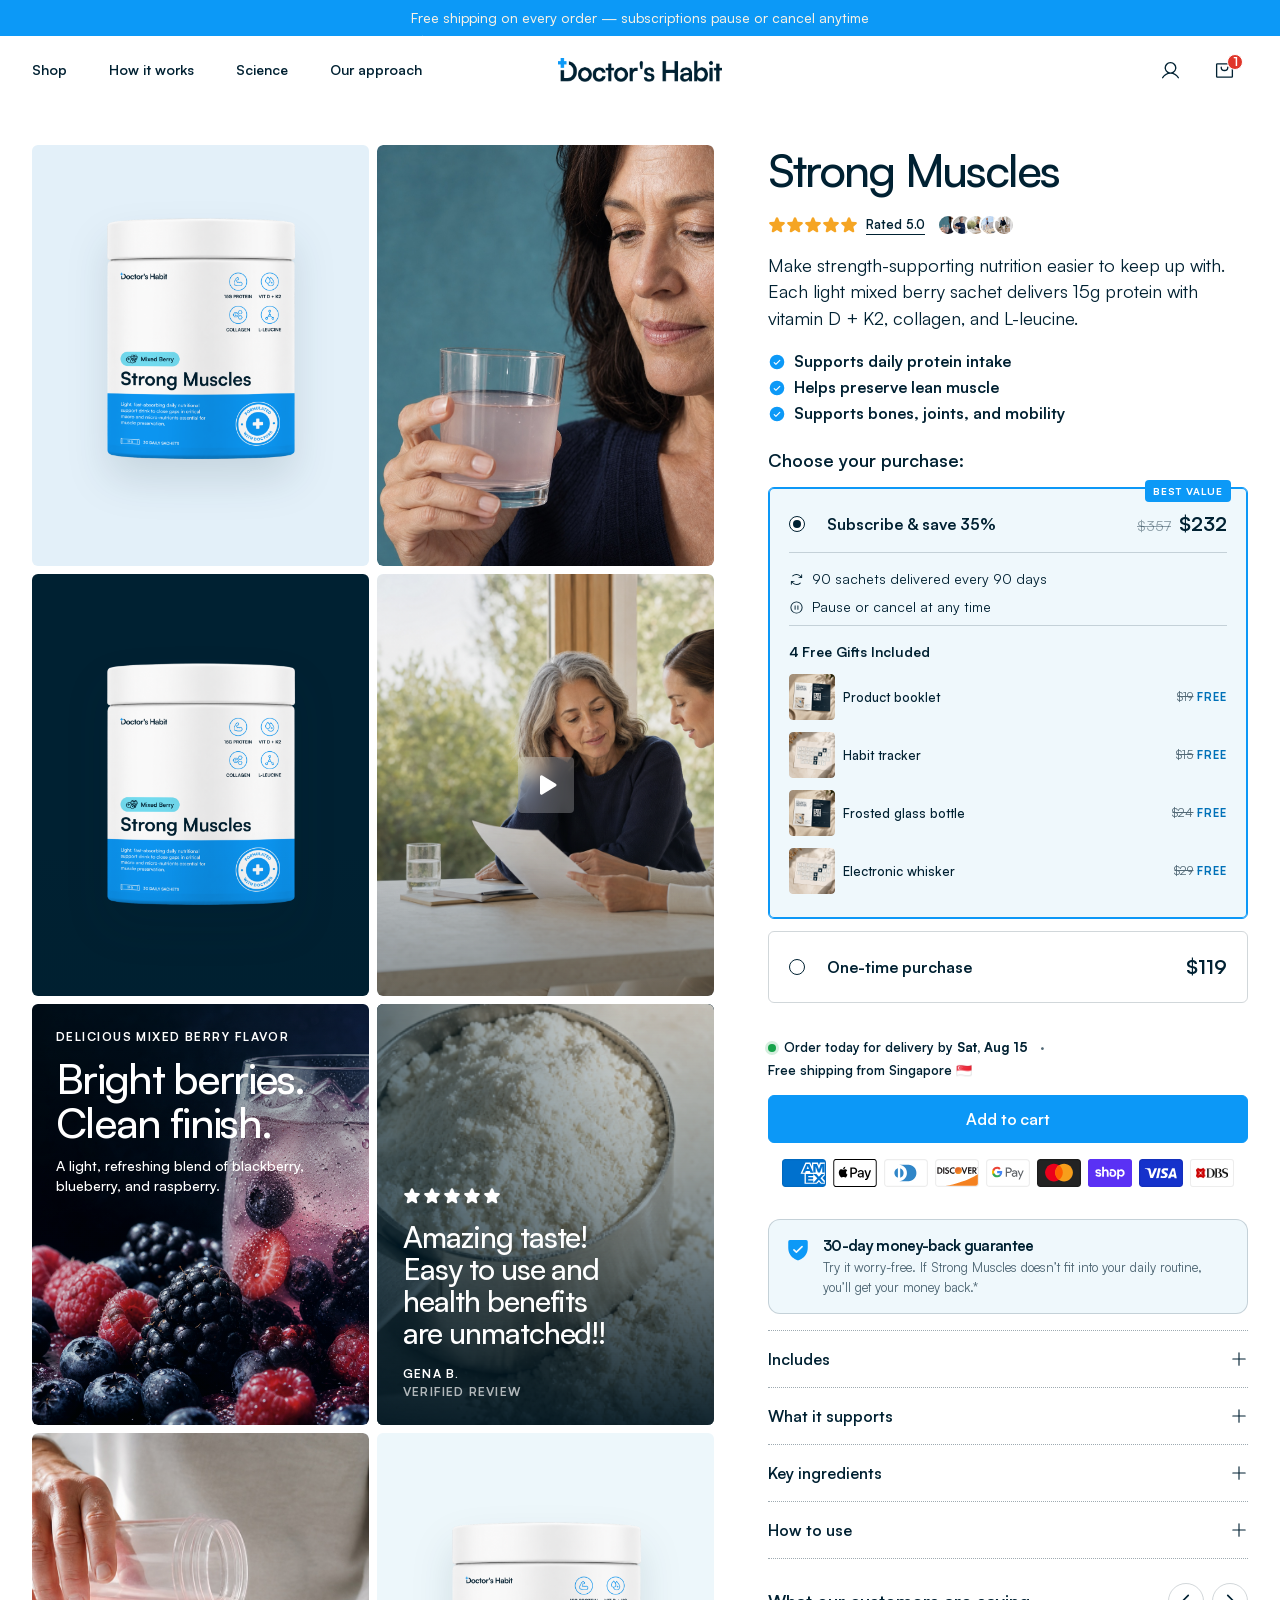
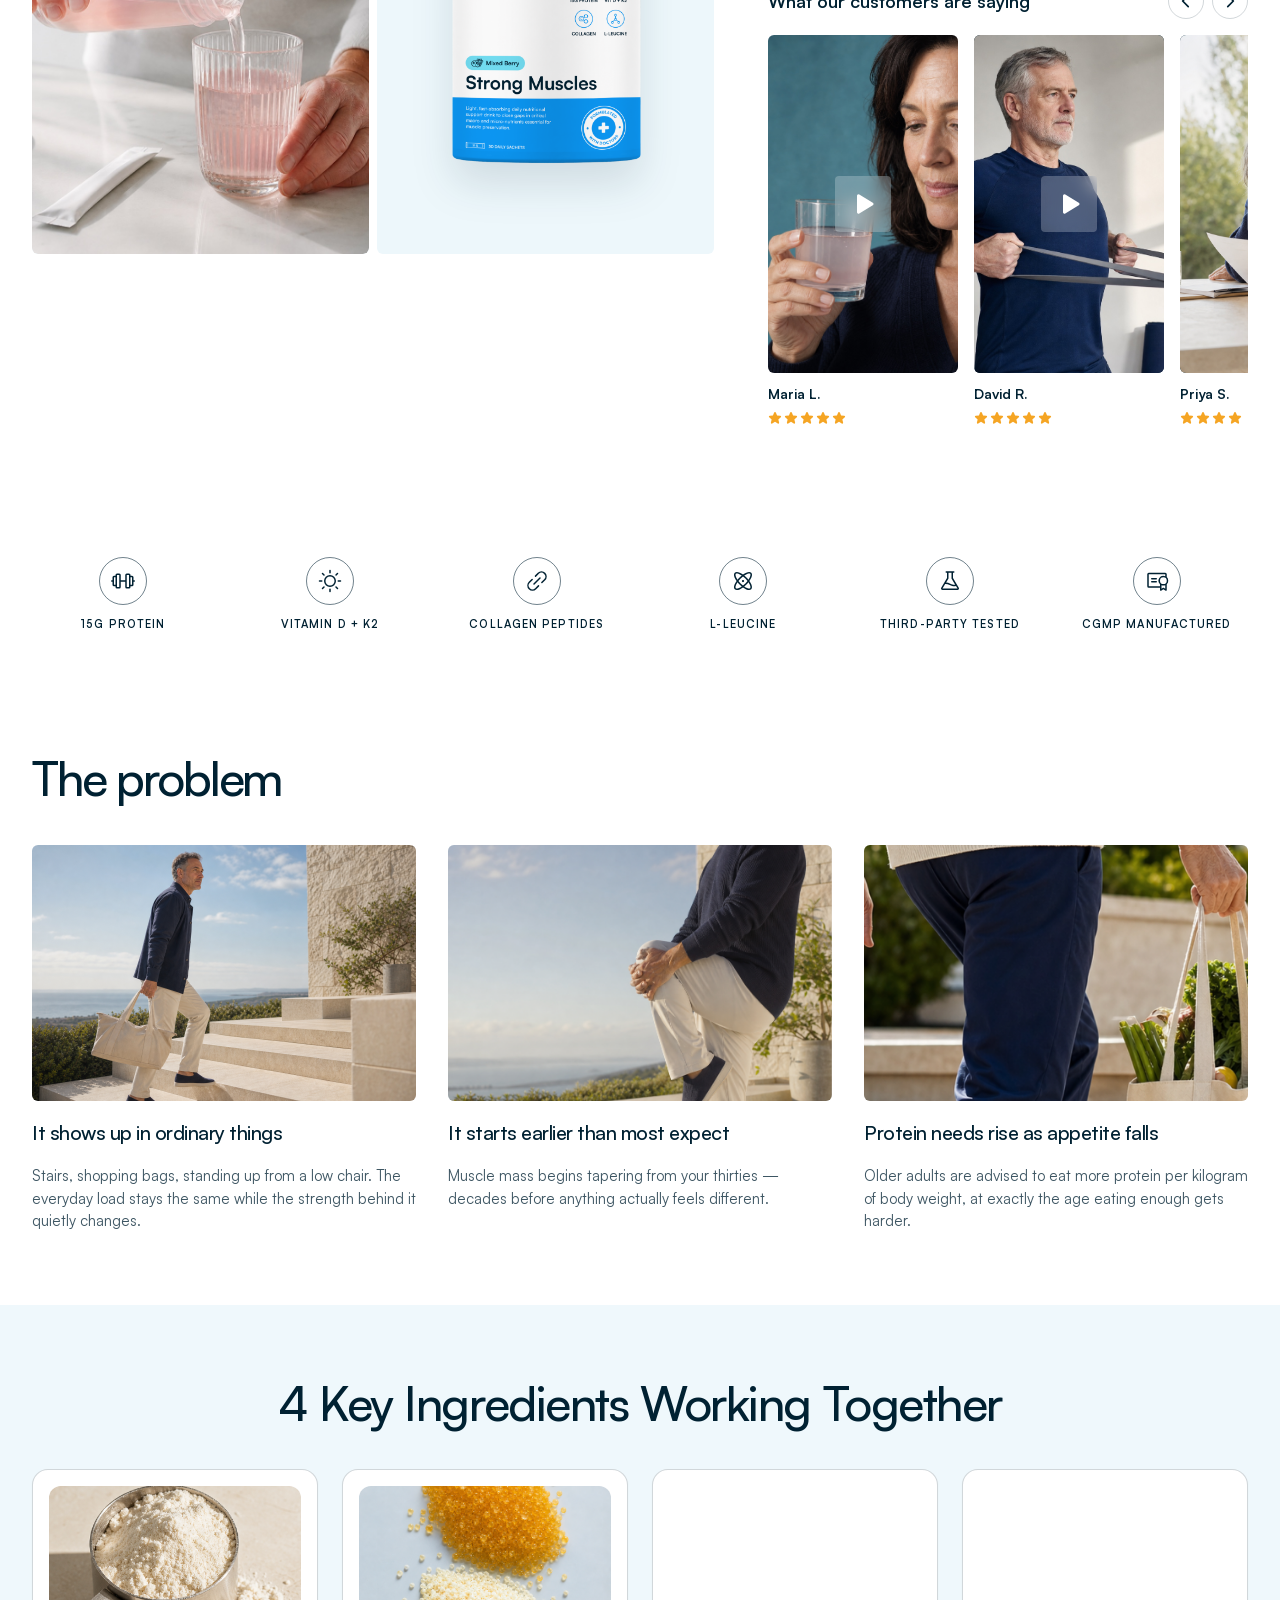
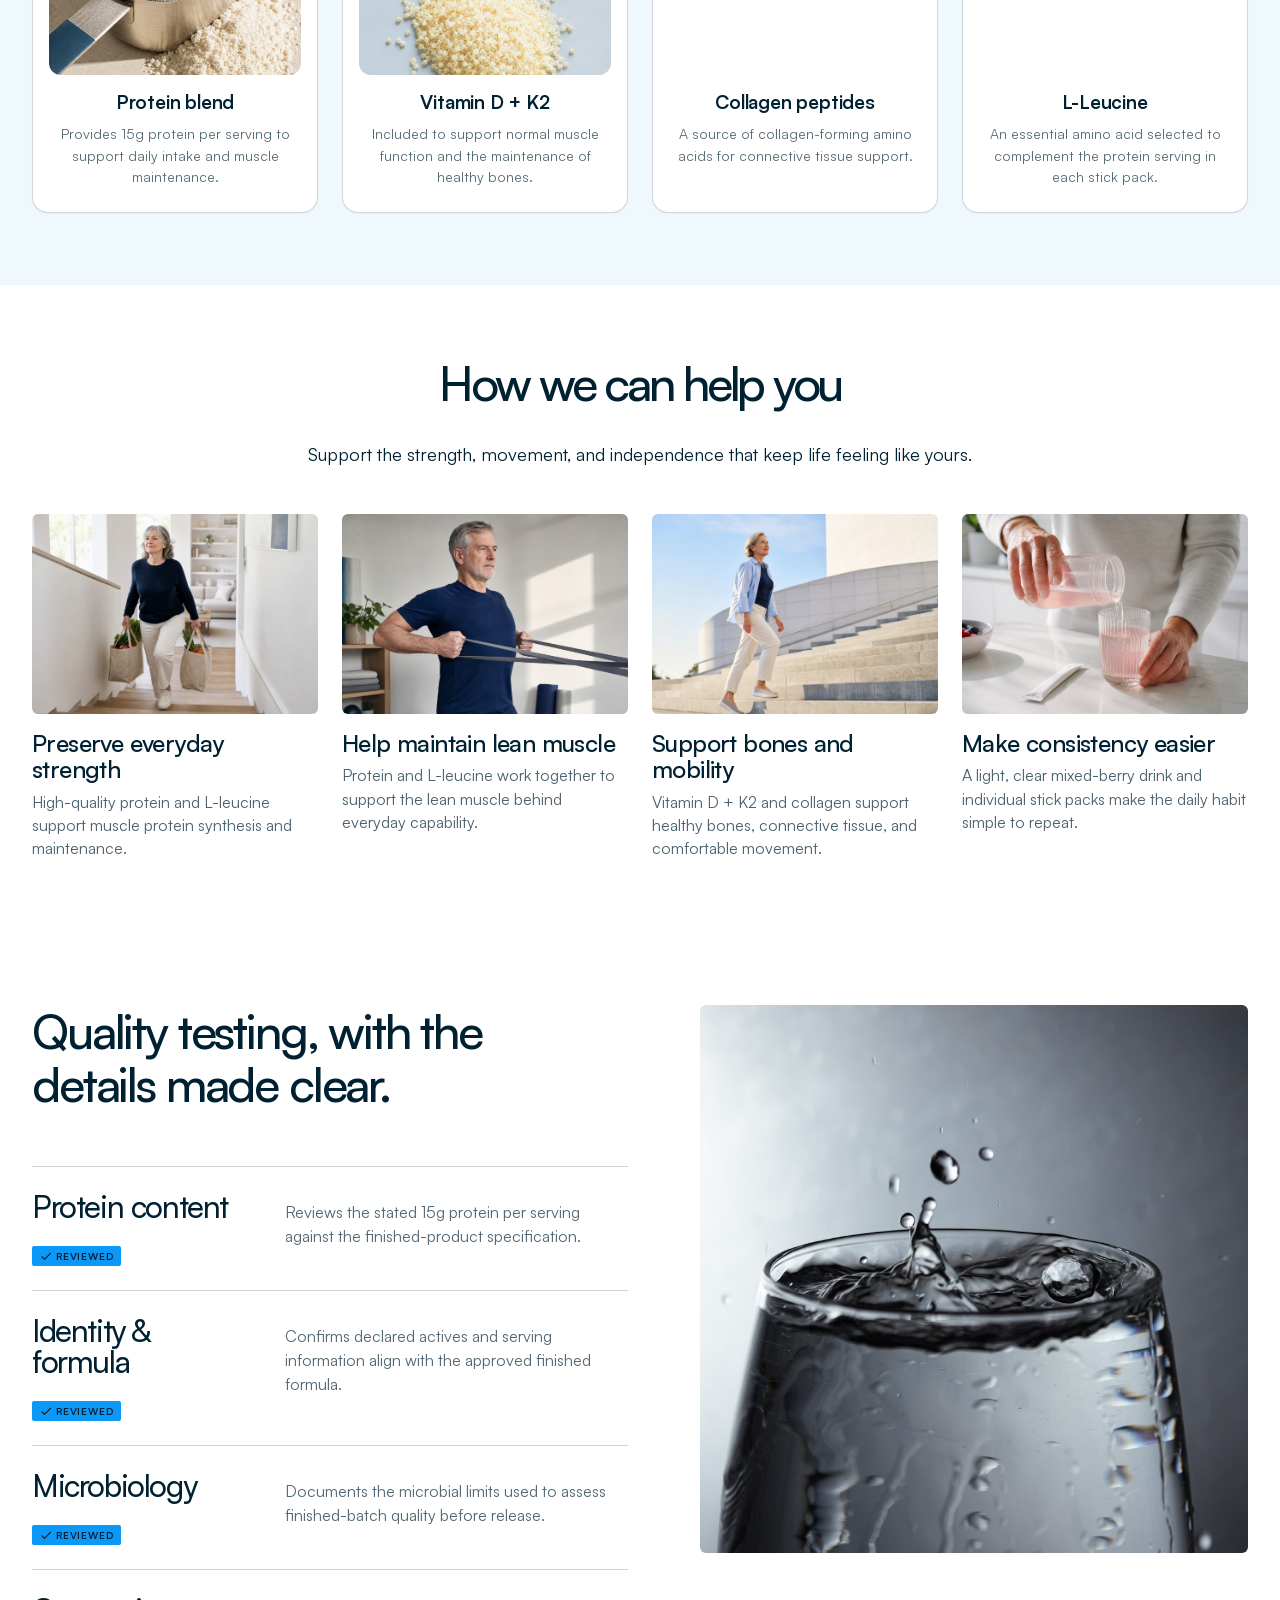
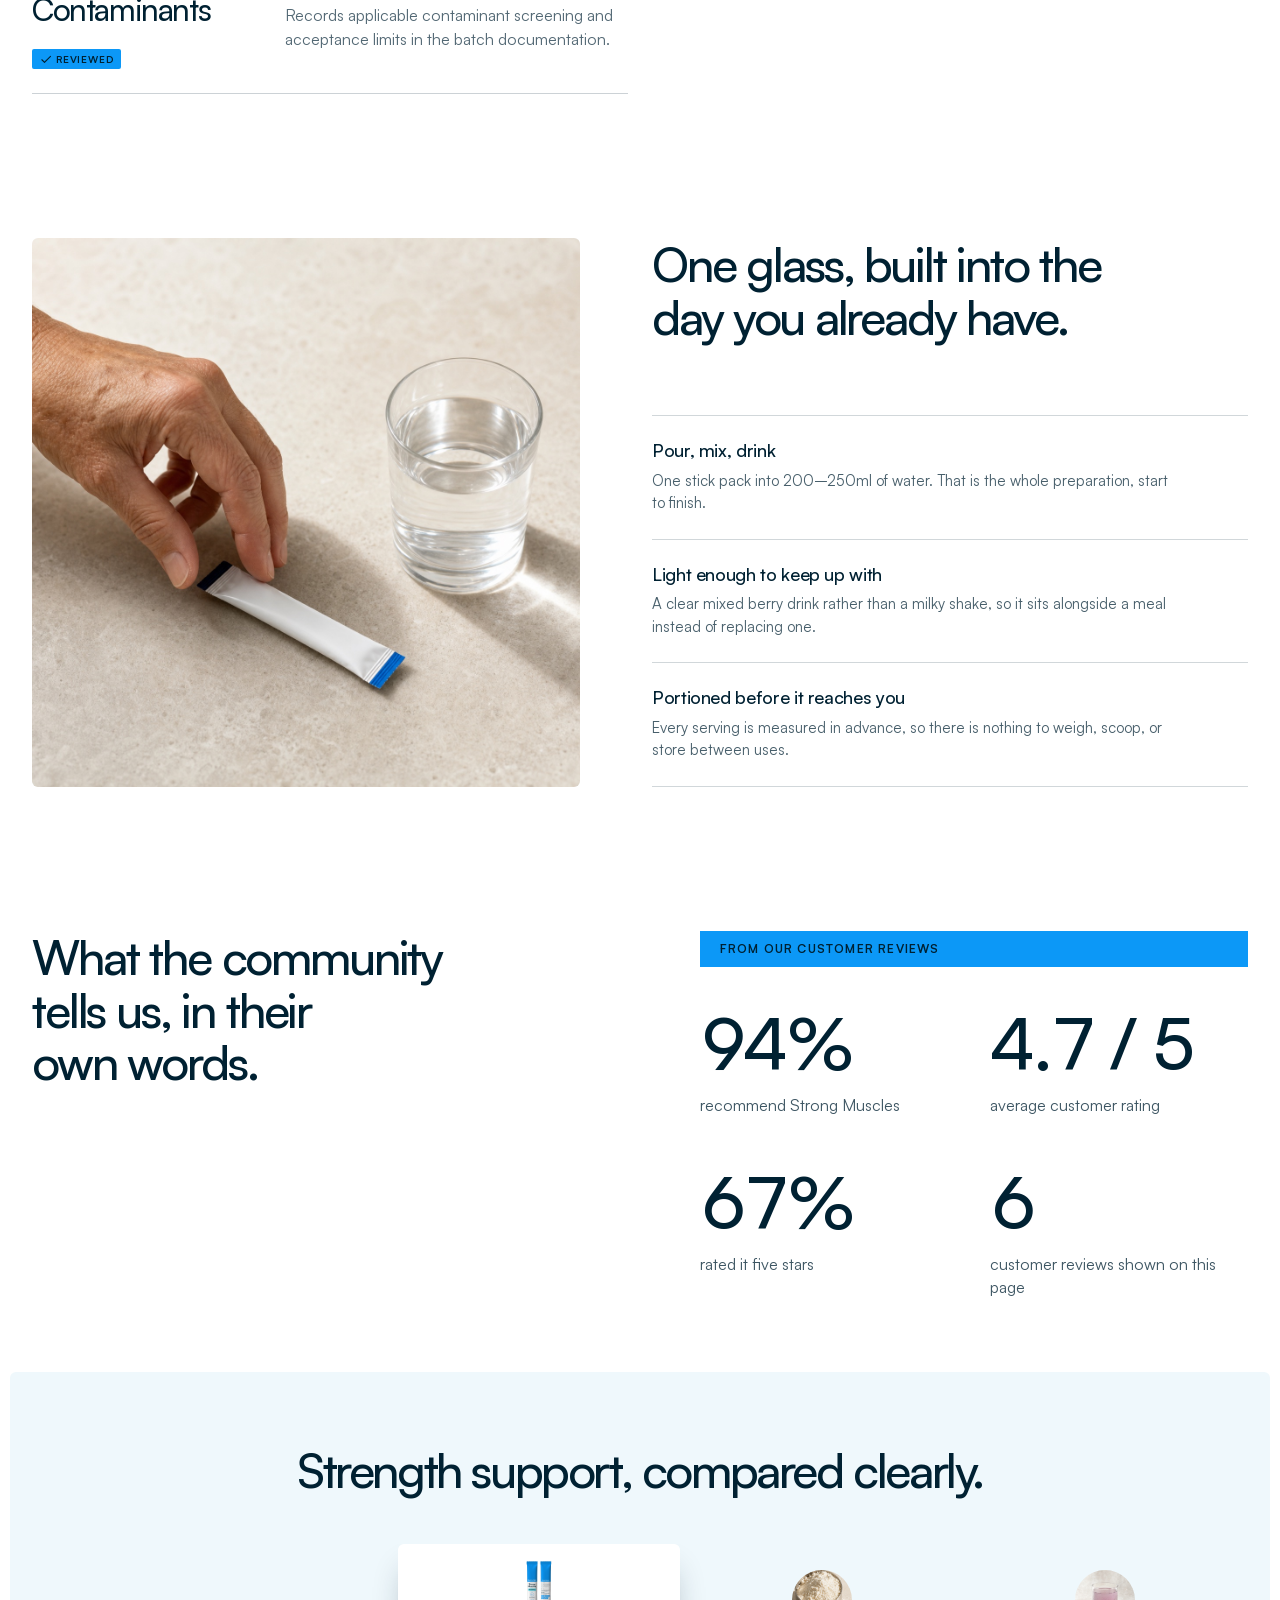
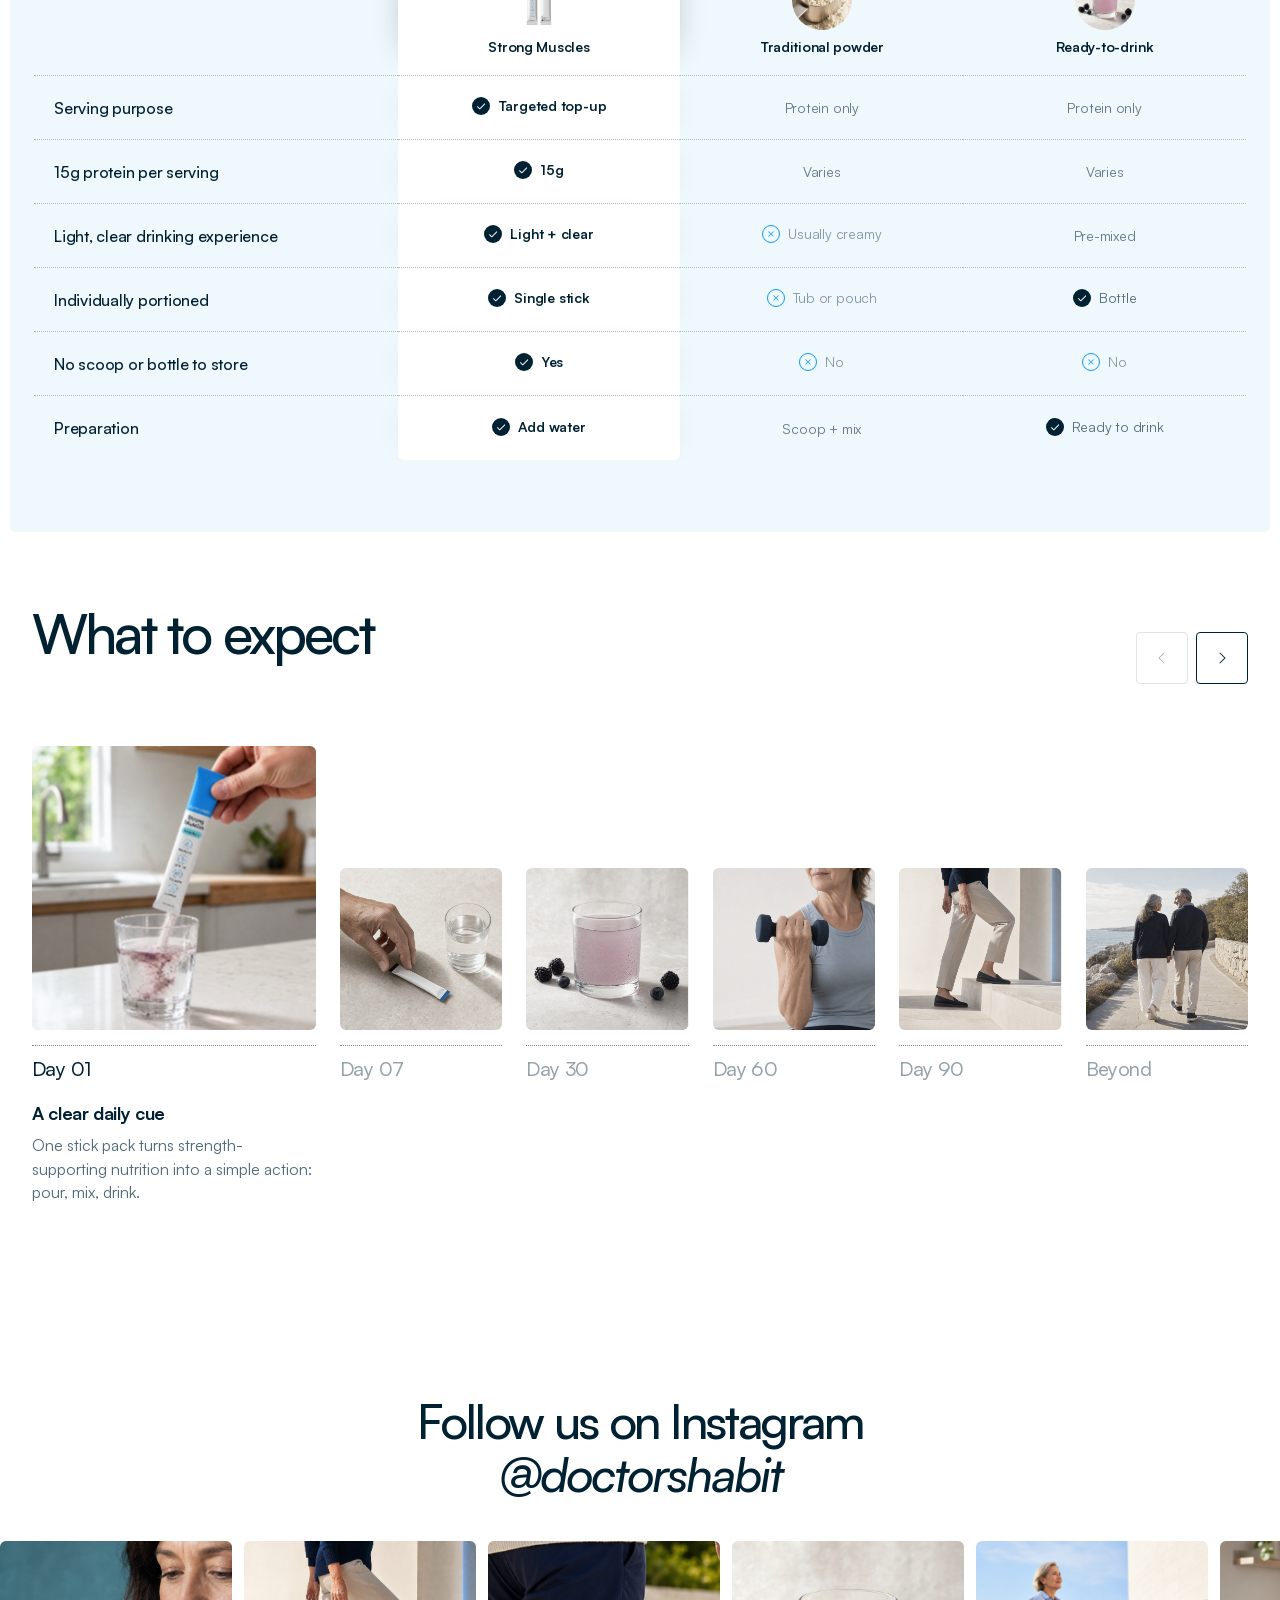
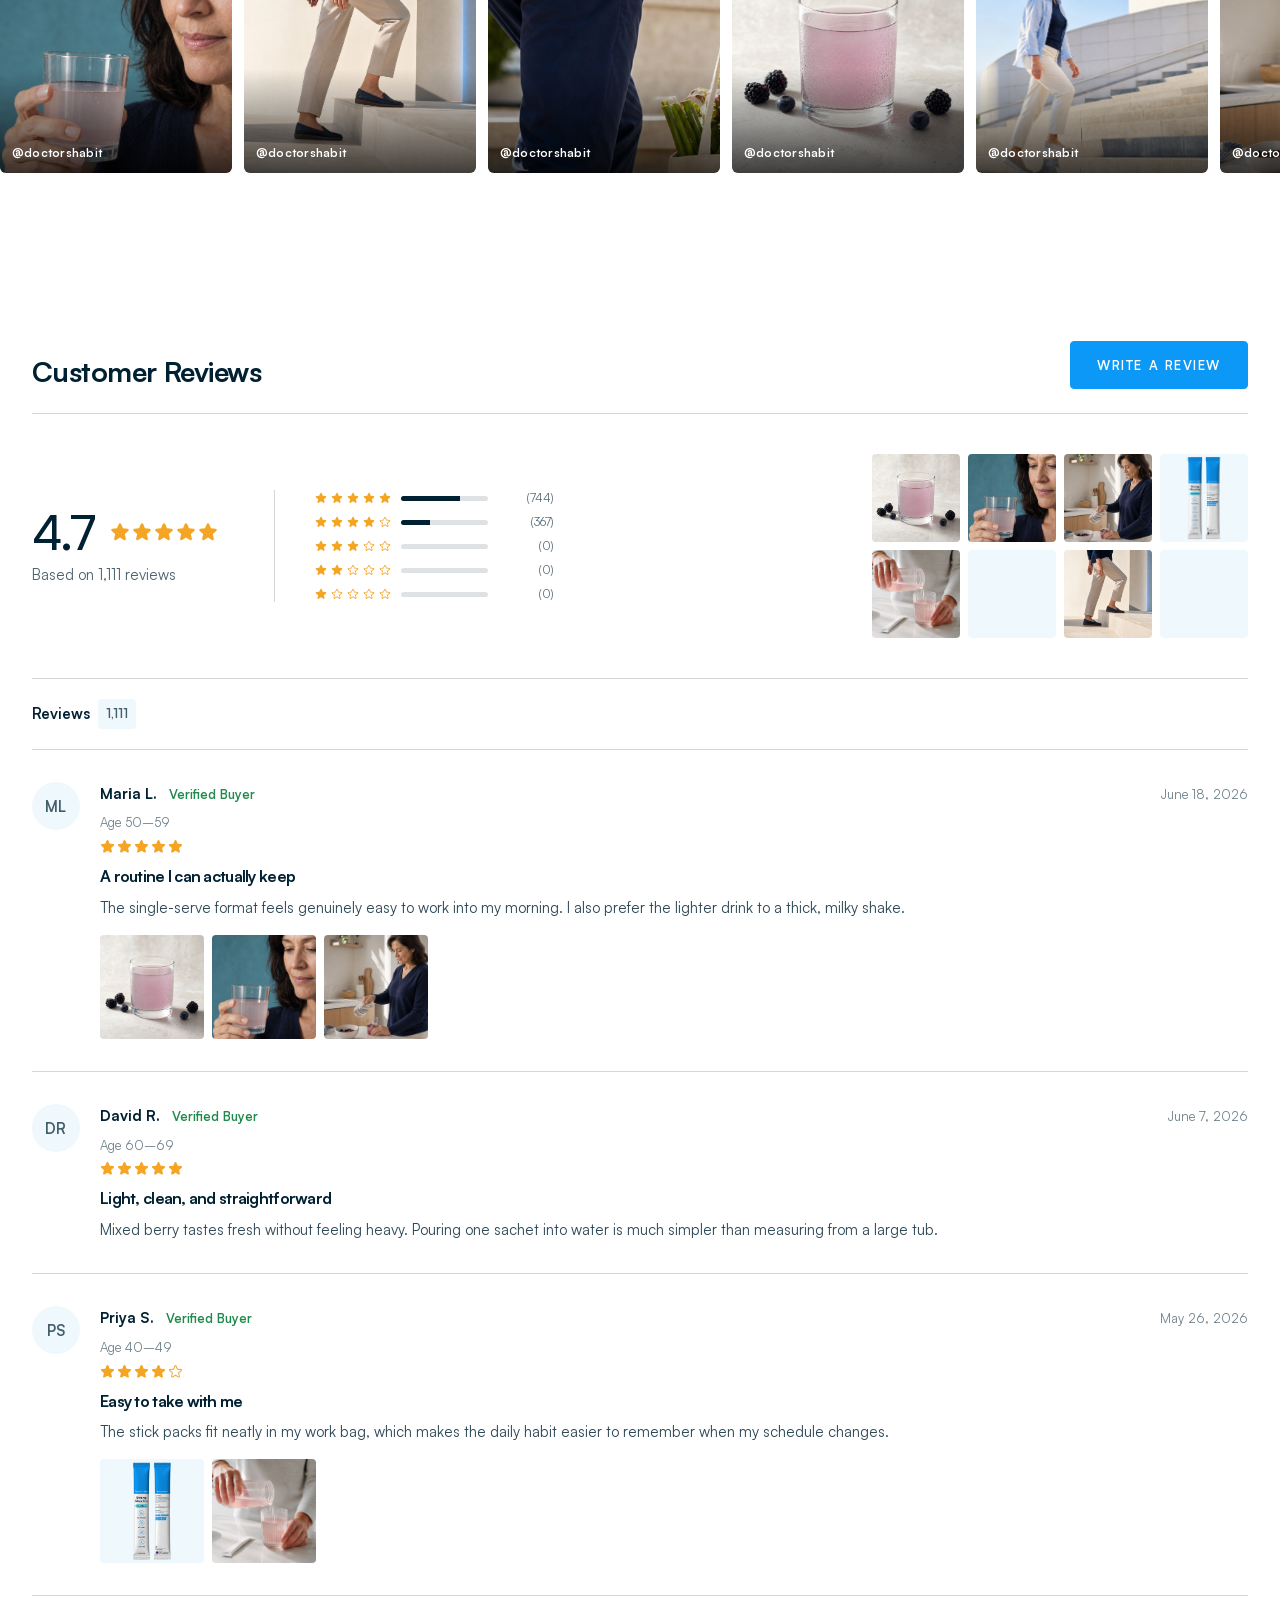
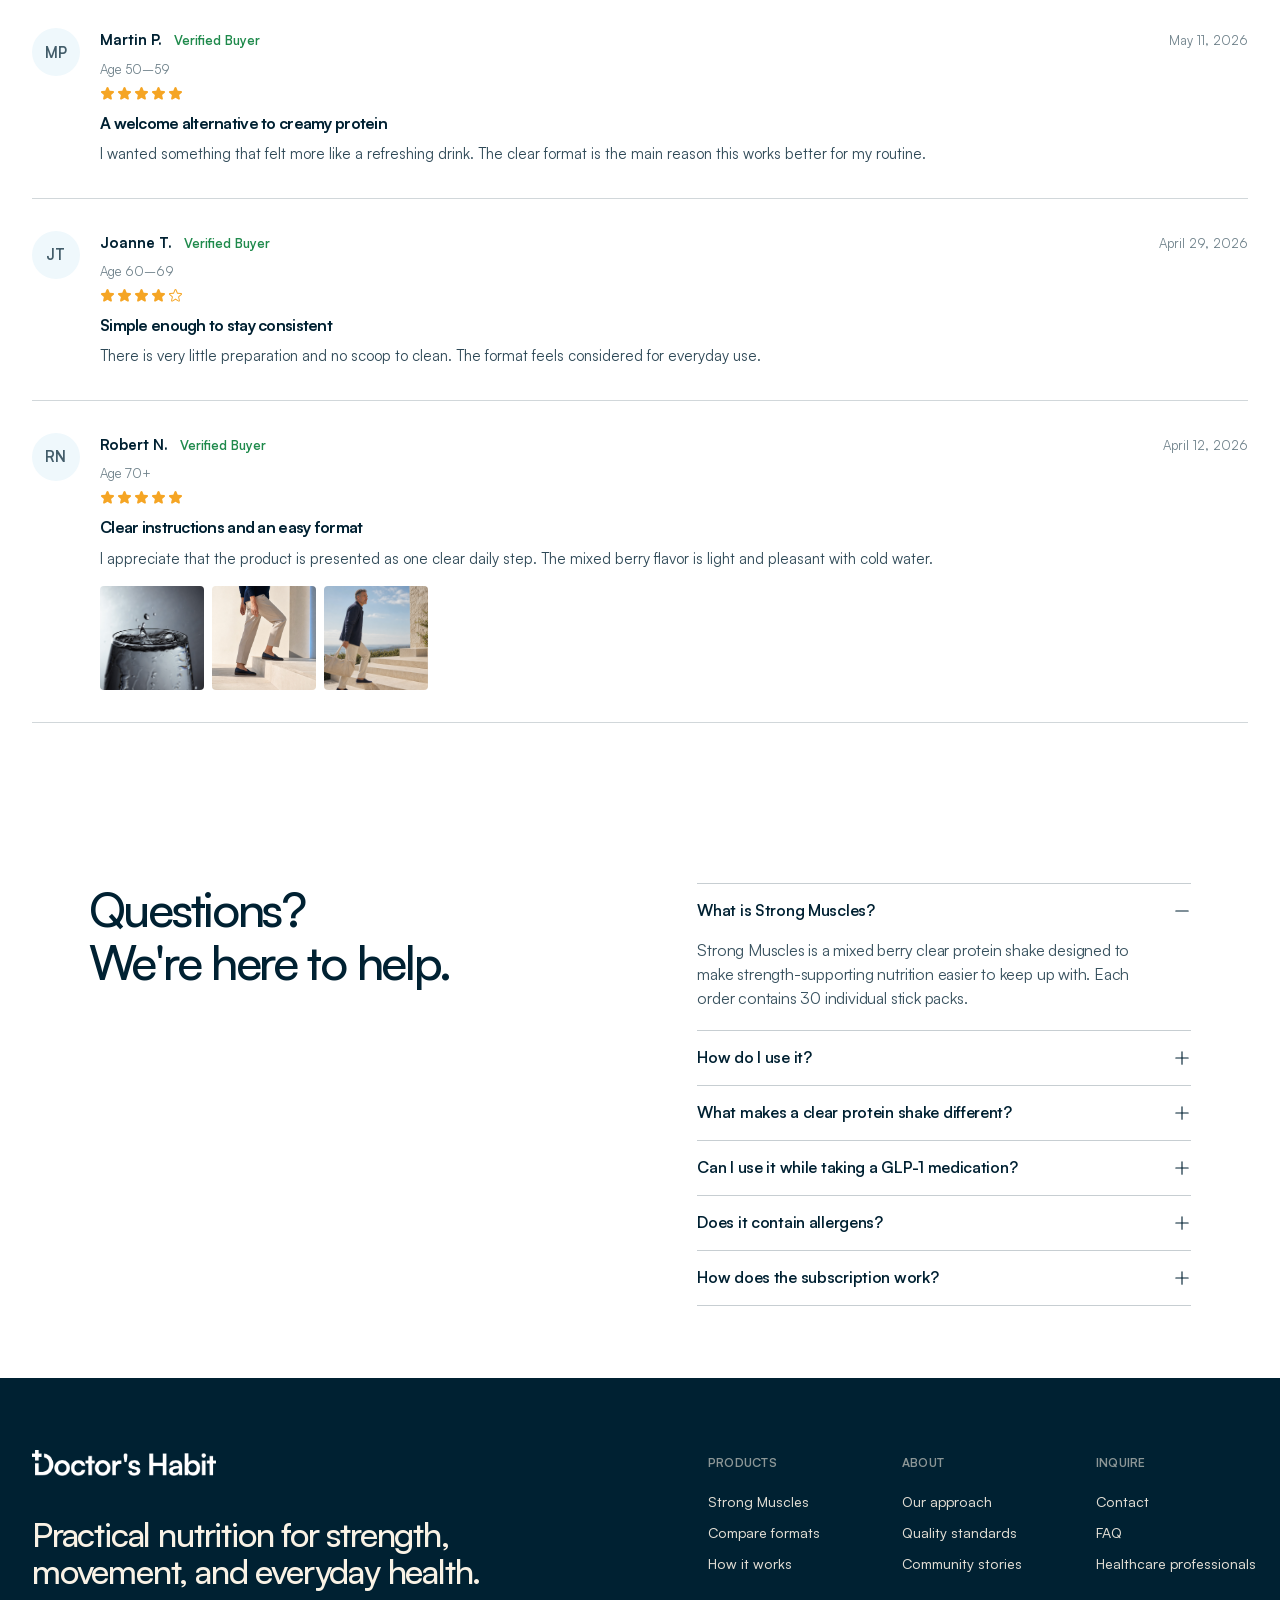
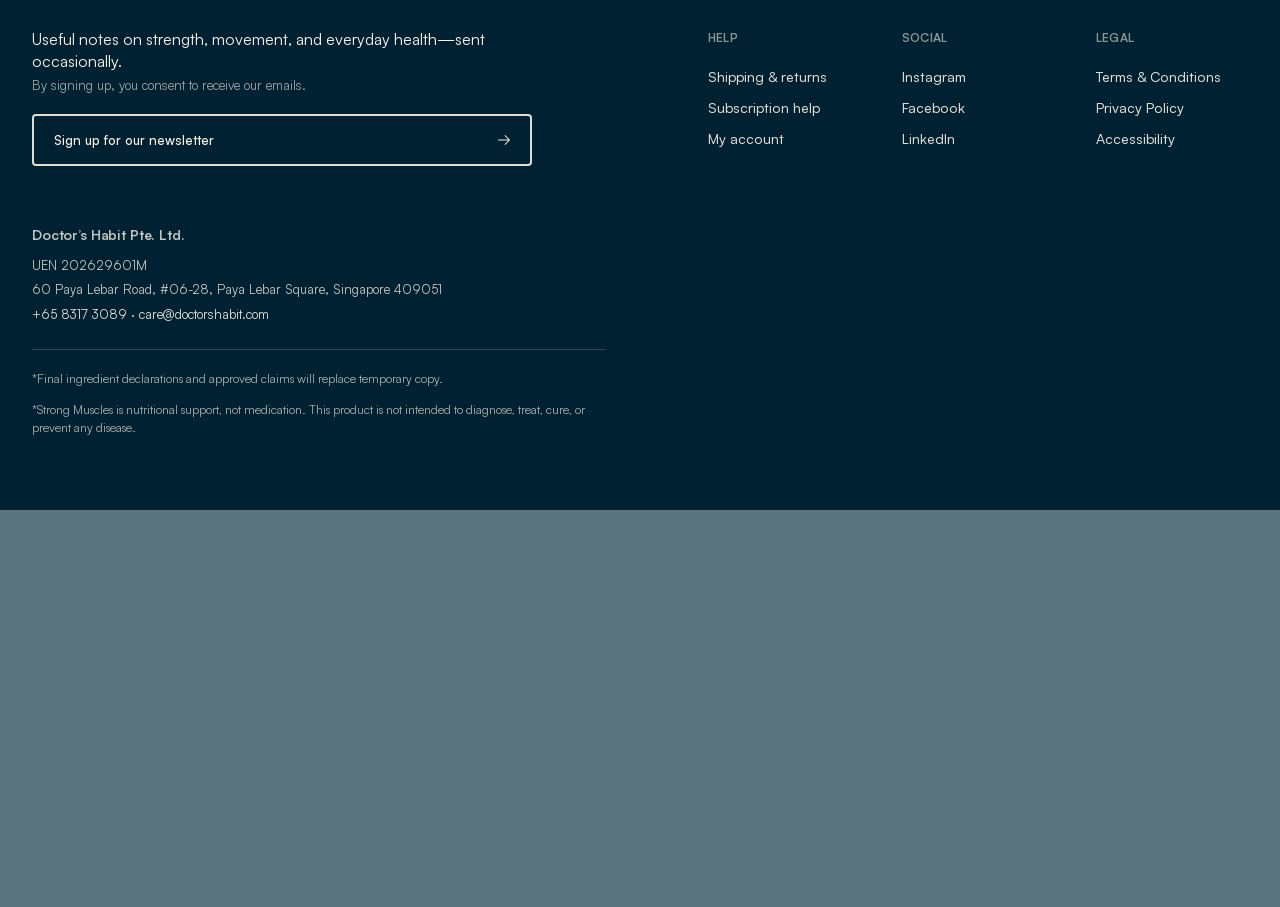
==== commit 548947e0: "Update homepage: currency picker, standards/why sections rebuilt to product-page community-results 1" ====
--- a/index.html
+++ b/index.html
@@ -10,9 +10,9 @@
     />
     <meta name="theme-color" content="#002132" />
     <title>Strong Muscles | Doctor's Habit</title>
-    <script type="module" crossorigin src="./assets/main-D59V9cW8.js"></script>
-    <link rel="modulepreload" crossorigin href="./assets/styles-7a377d5c.js">
-    <link rel="stylesheet" crossorigin href="./assets/styles-B2ArvnEM.css">
+    <script type="module" crossorigin src="./assets/main-0cQe7w0O.js"></script>
+    <link rel="modulepreload" crossorigin href="./assets/styles-1a61f572.js">
+    <link rel="stylesheet" crossorigin href="./assets/styles-tCtZQeJw.css">
   </head>
   <body>
     <div id="root"></div>
--- a/assets/styles-tCtZQeJw.css
+++ b/assets/styles-tCtZQeJw.css
@@ -0,0 +1 @@
+@font-face{font-family:Satoshi;src:url([data-uri]) format("woff2");font-style:normal;font-weight:300 900;font-display:swap}@font-face{font-family:Satoshi;src:url([data-uri]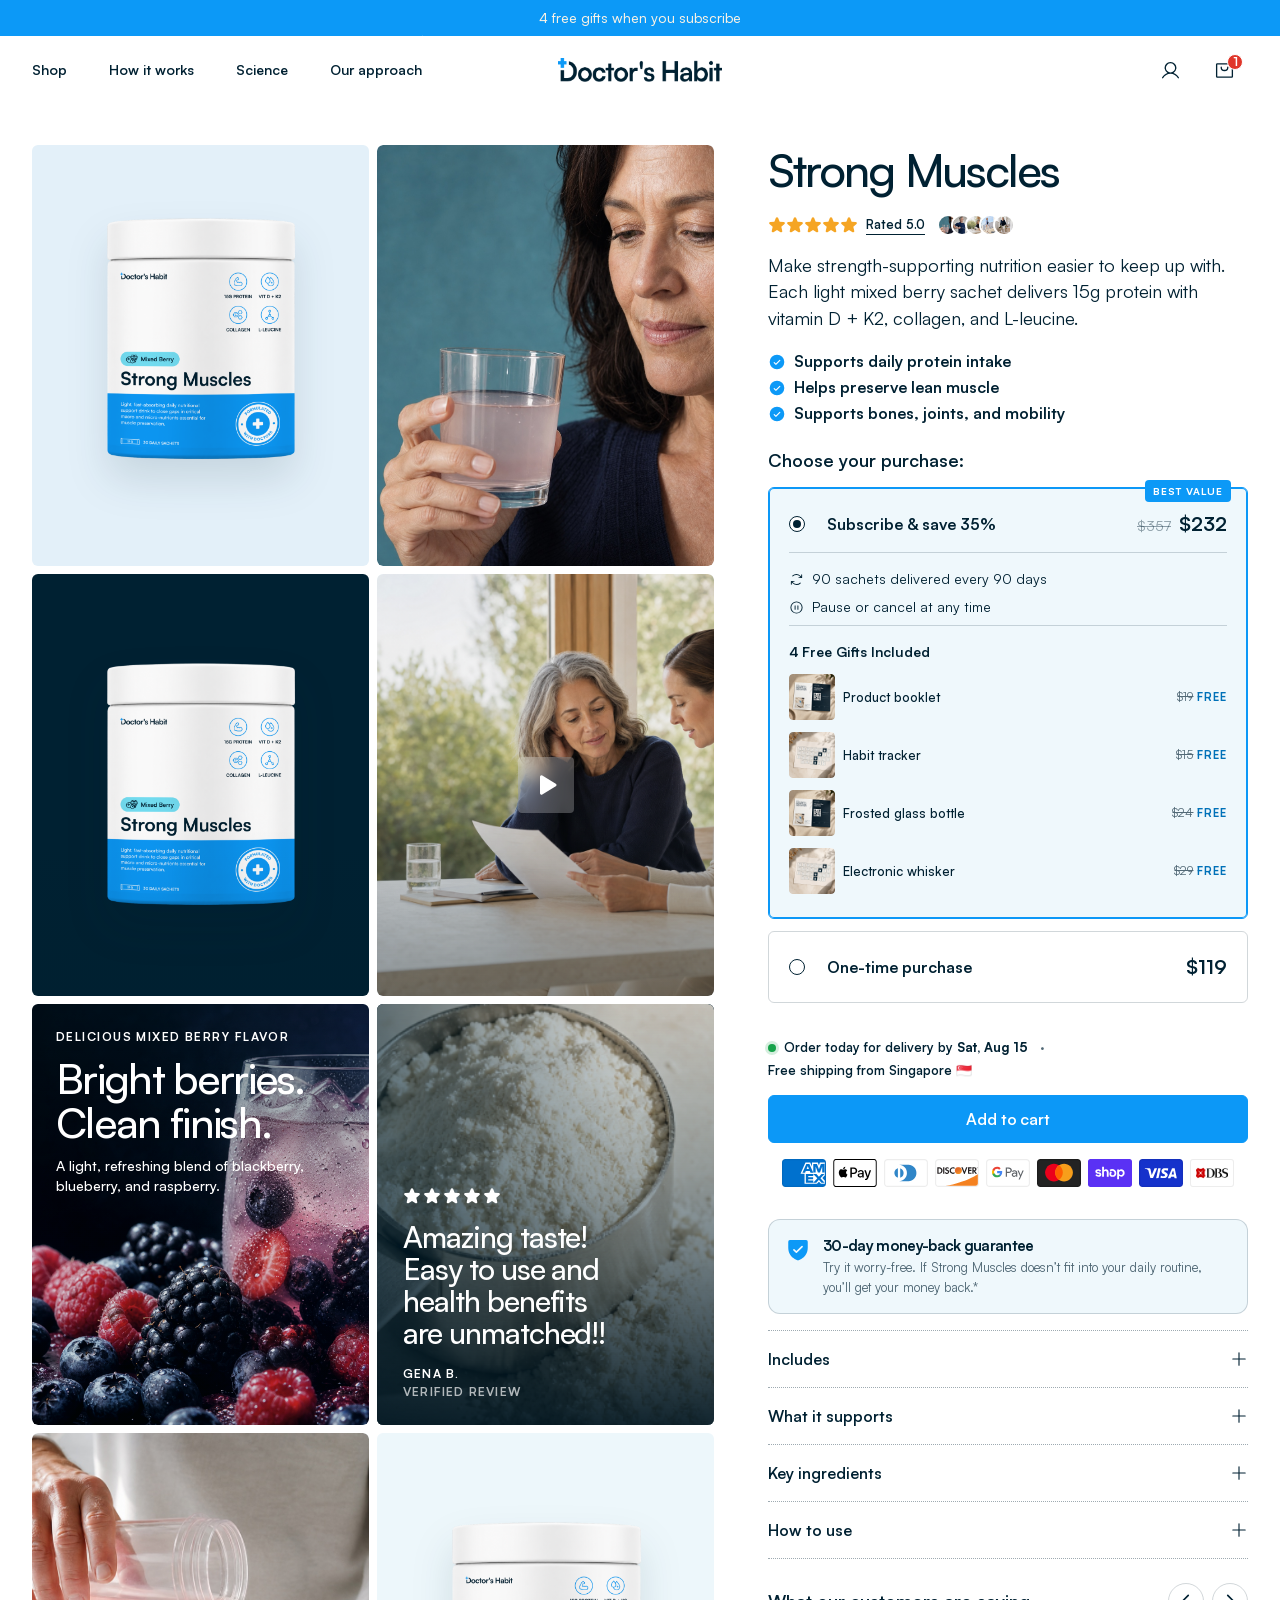
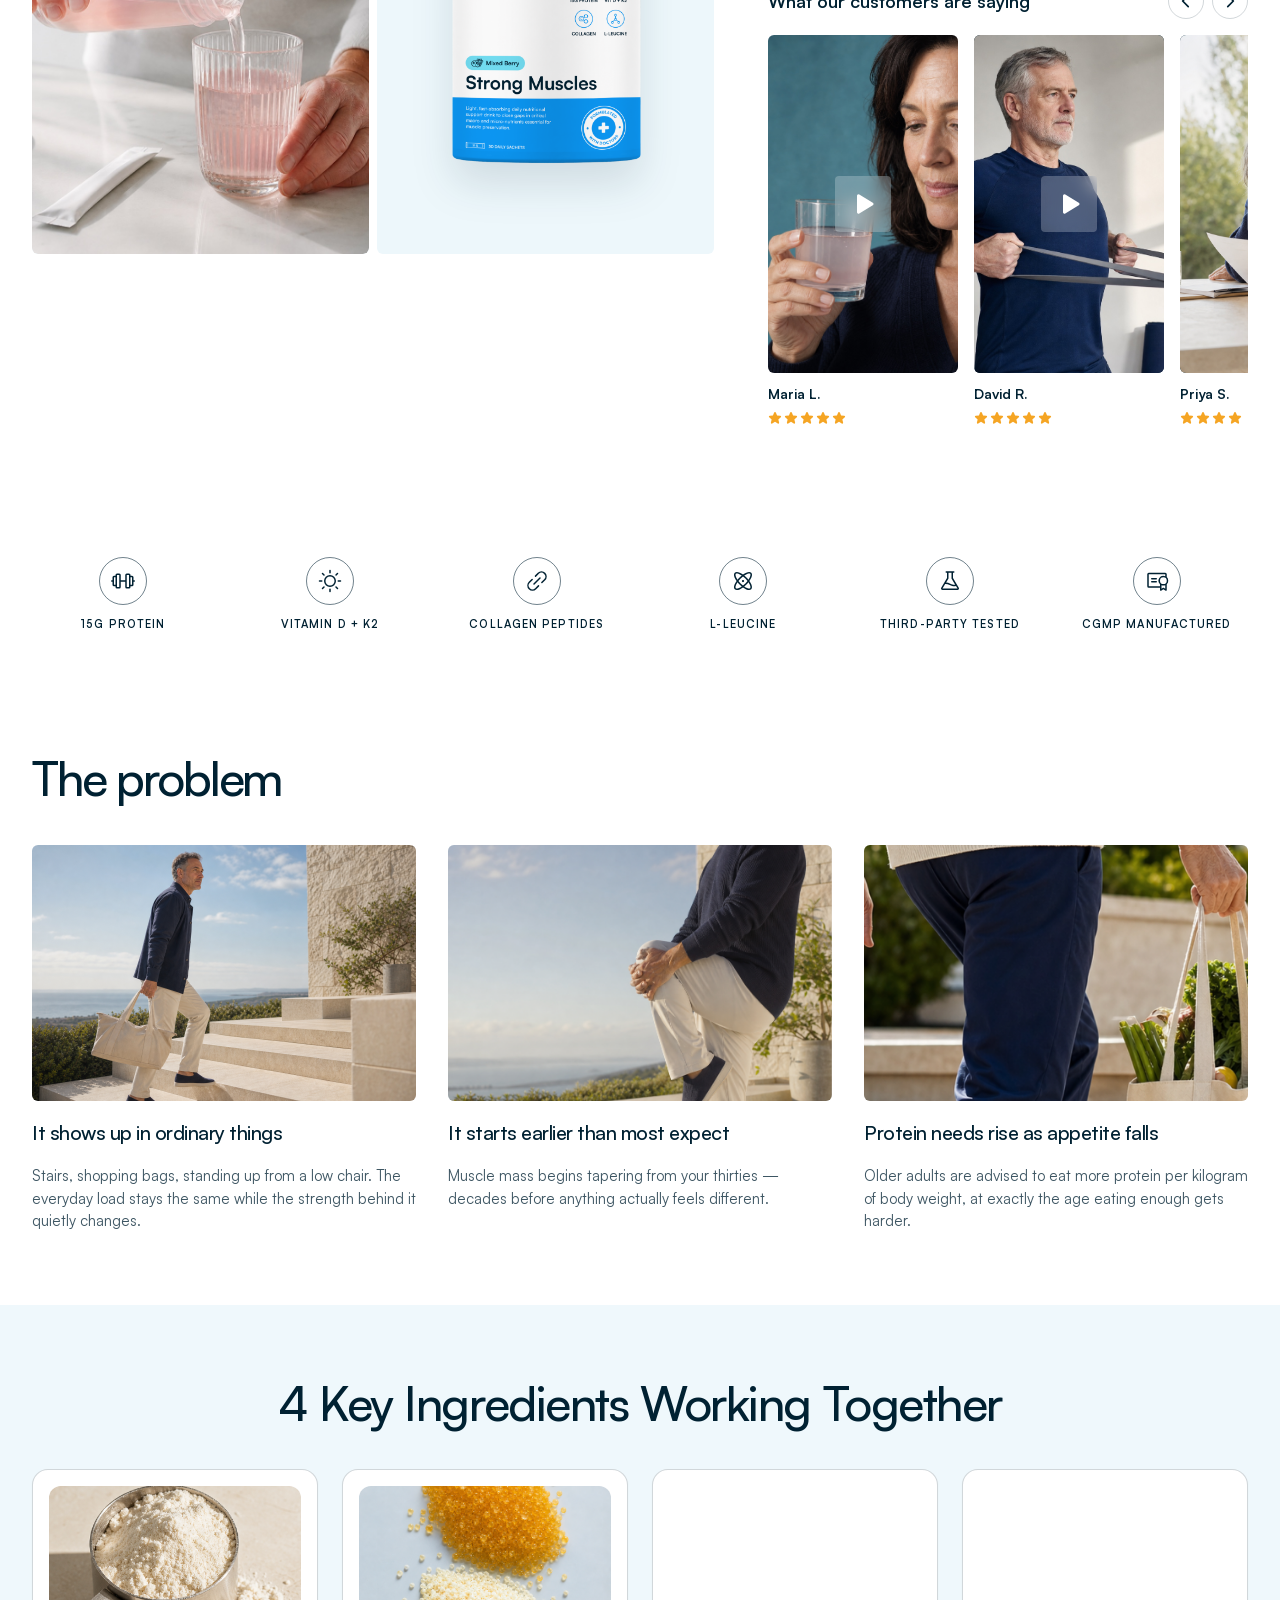
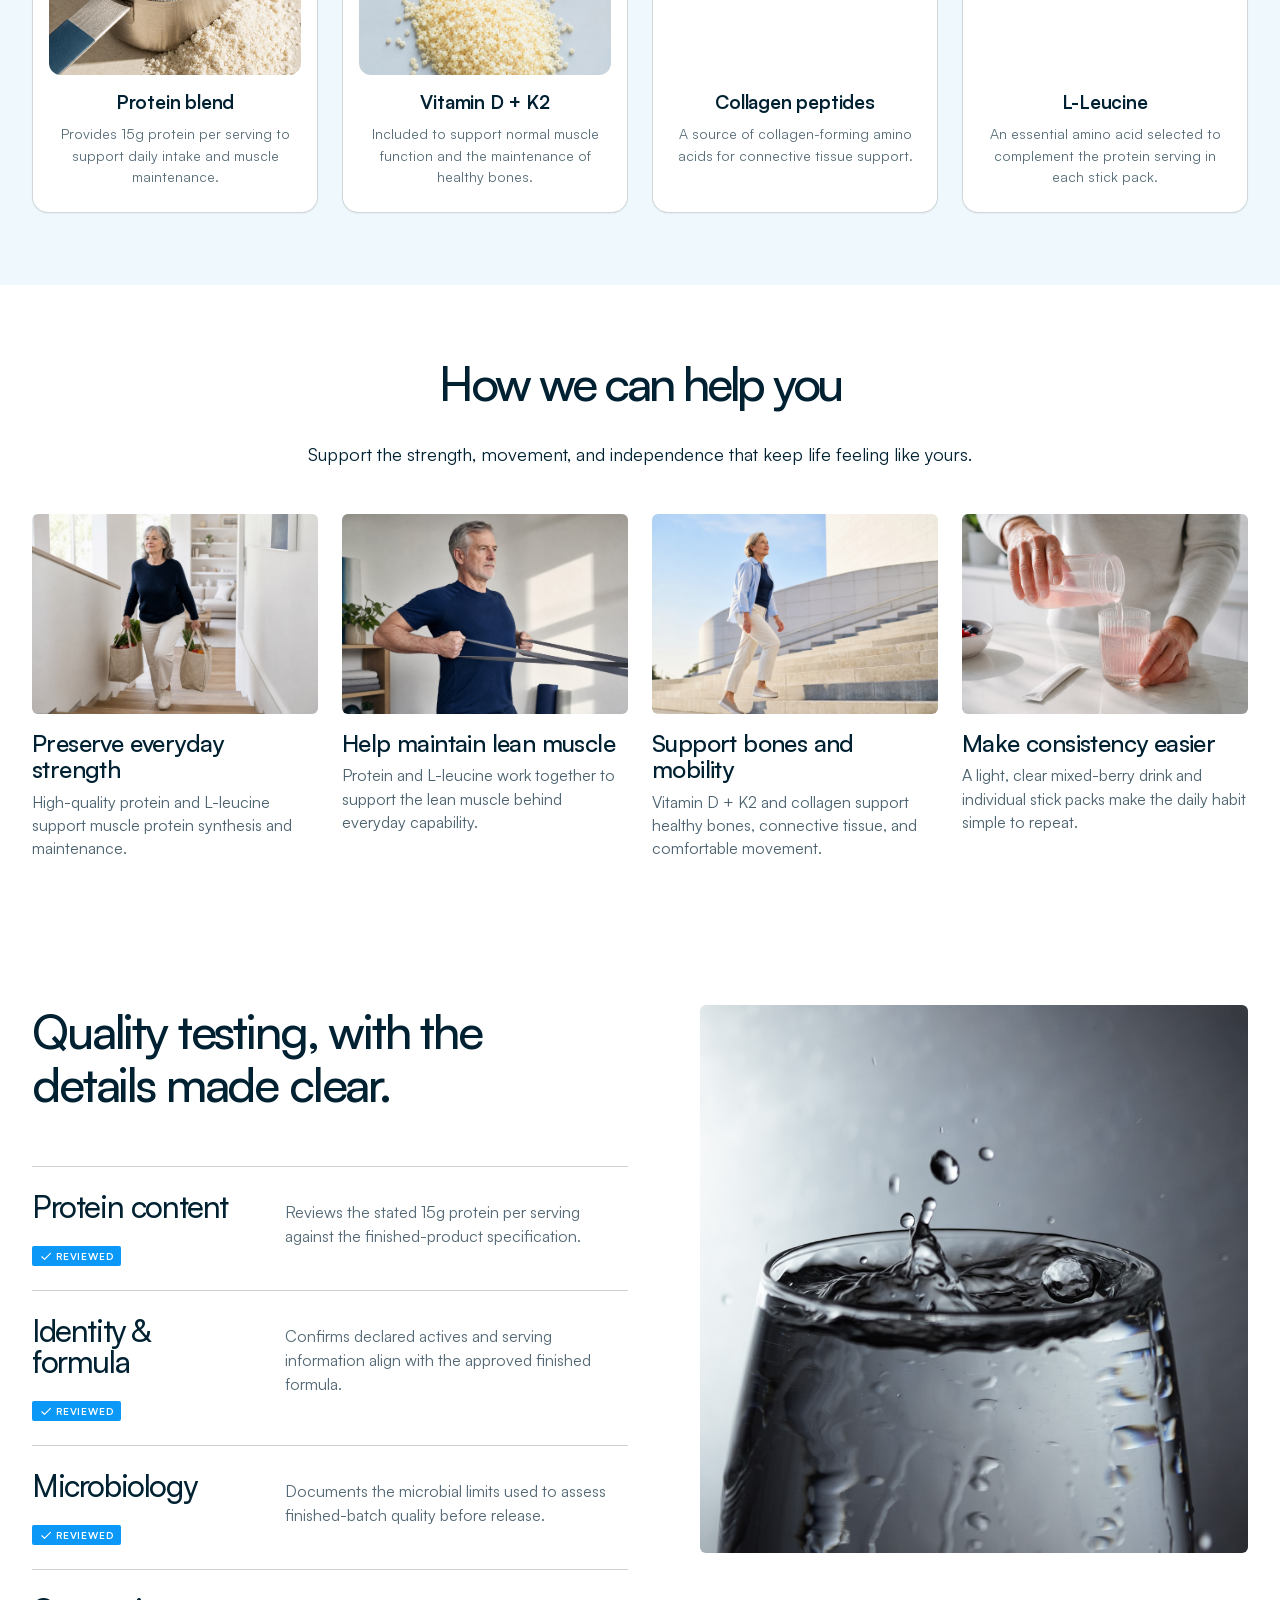
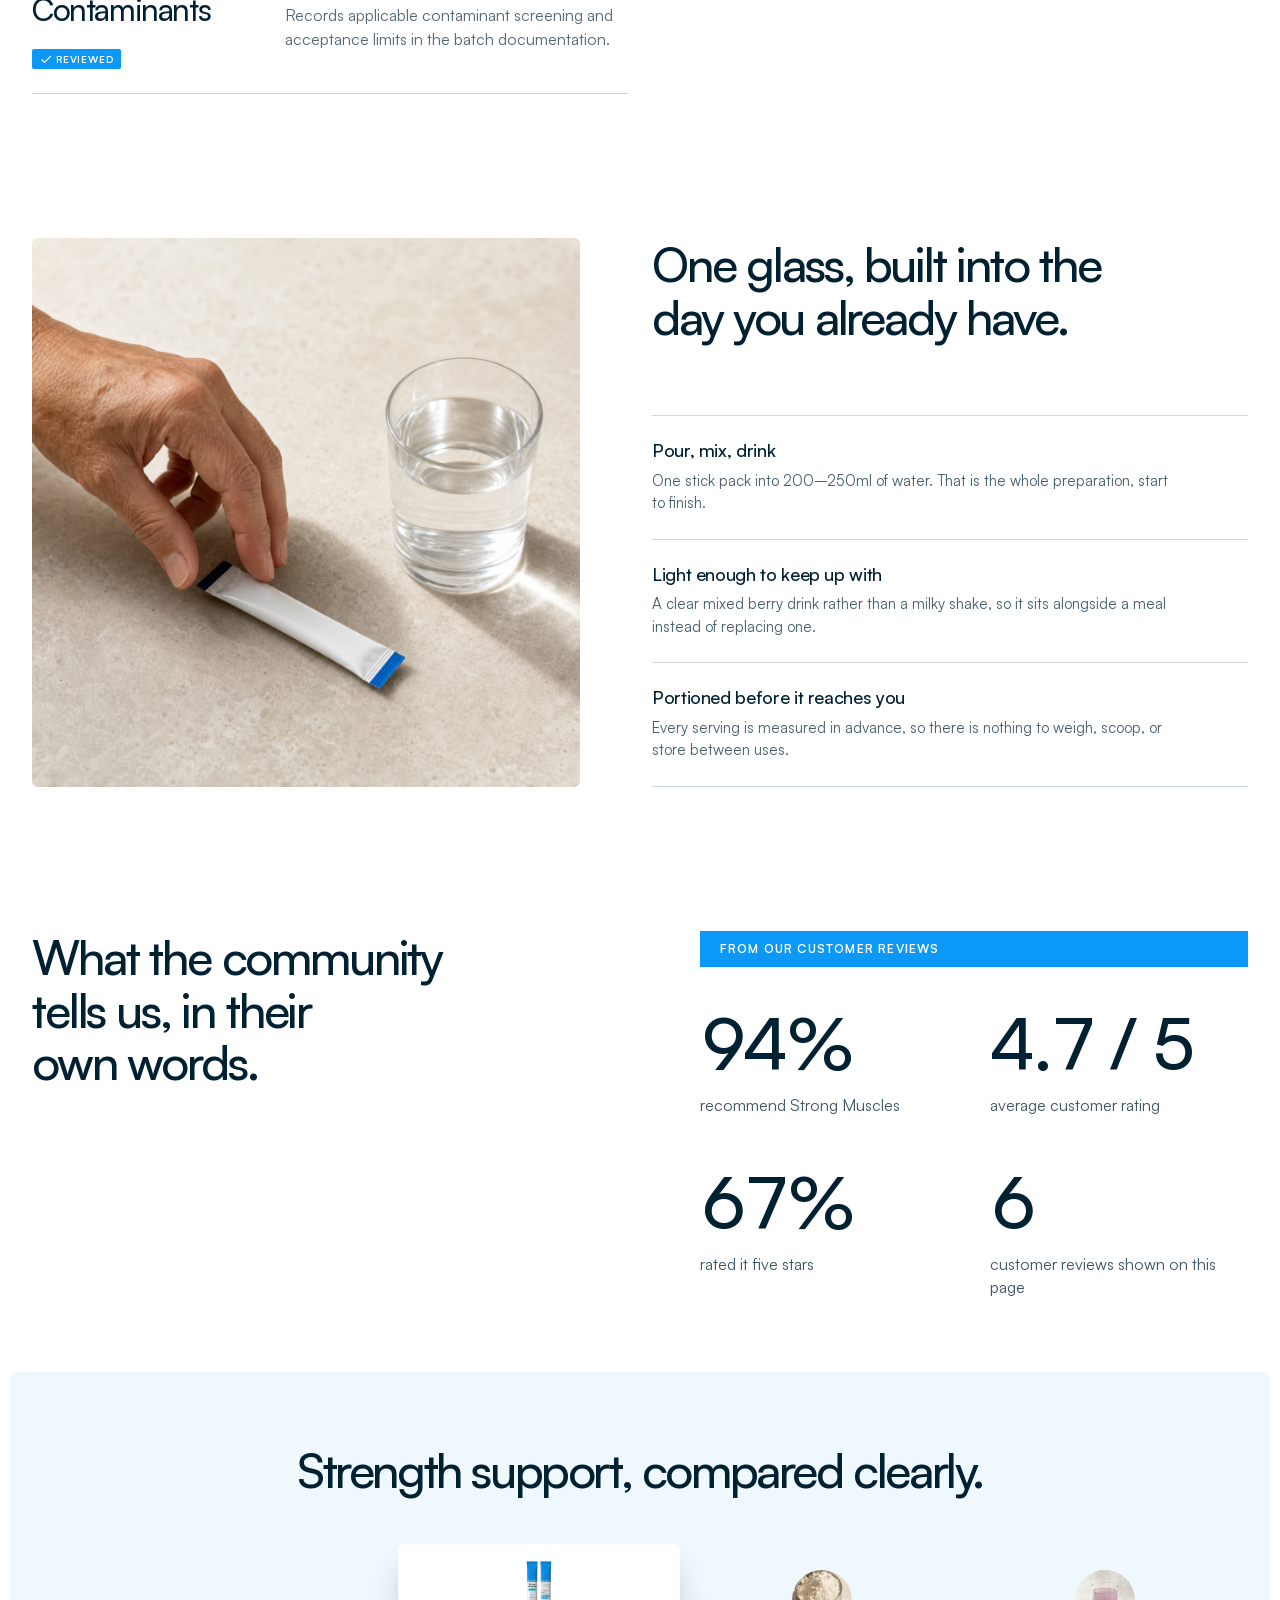
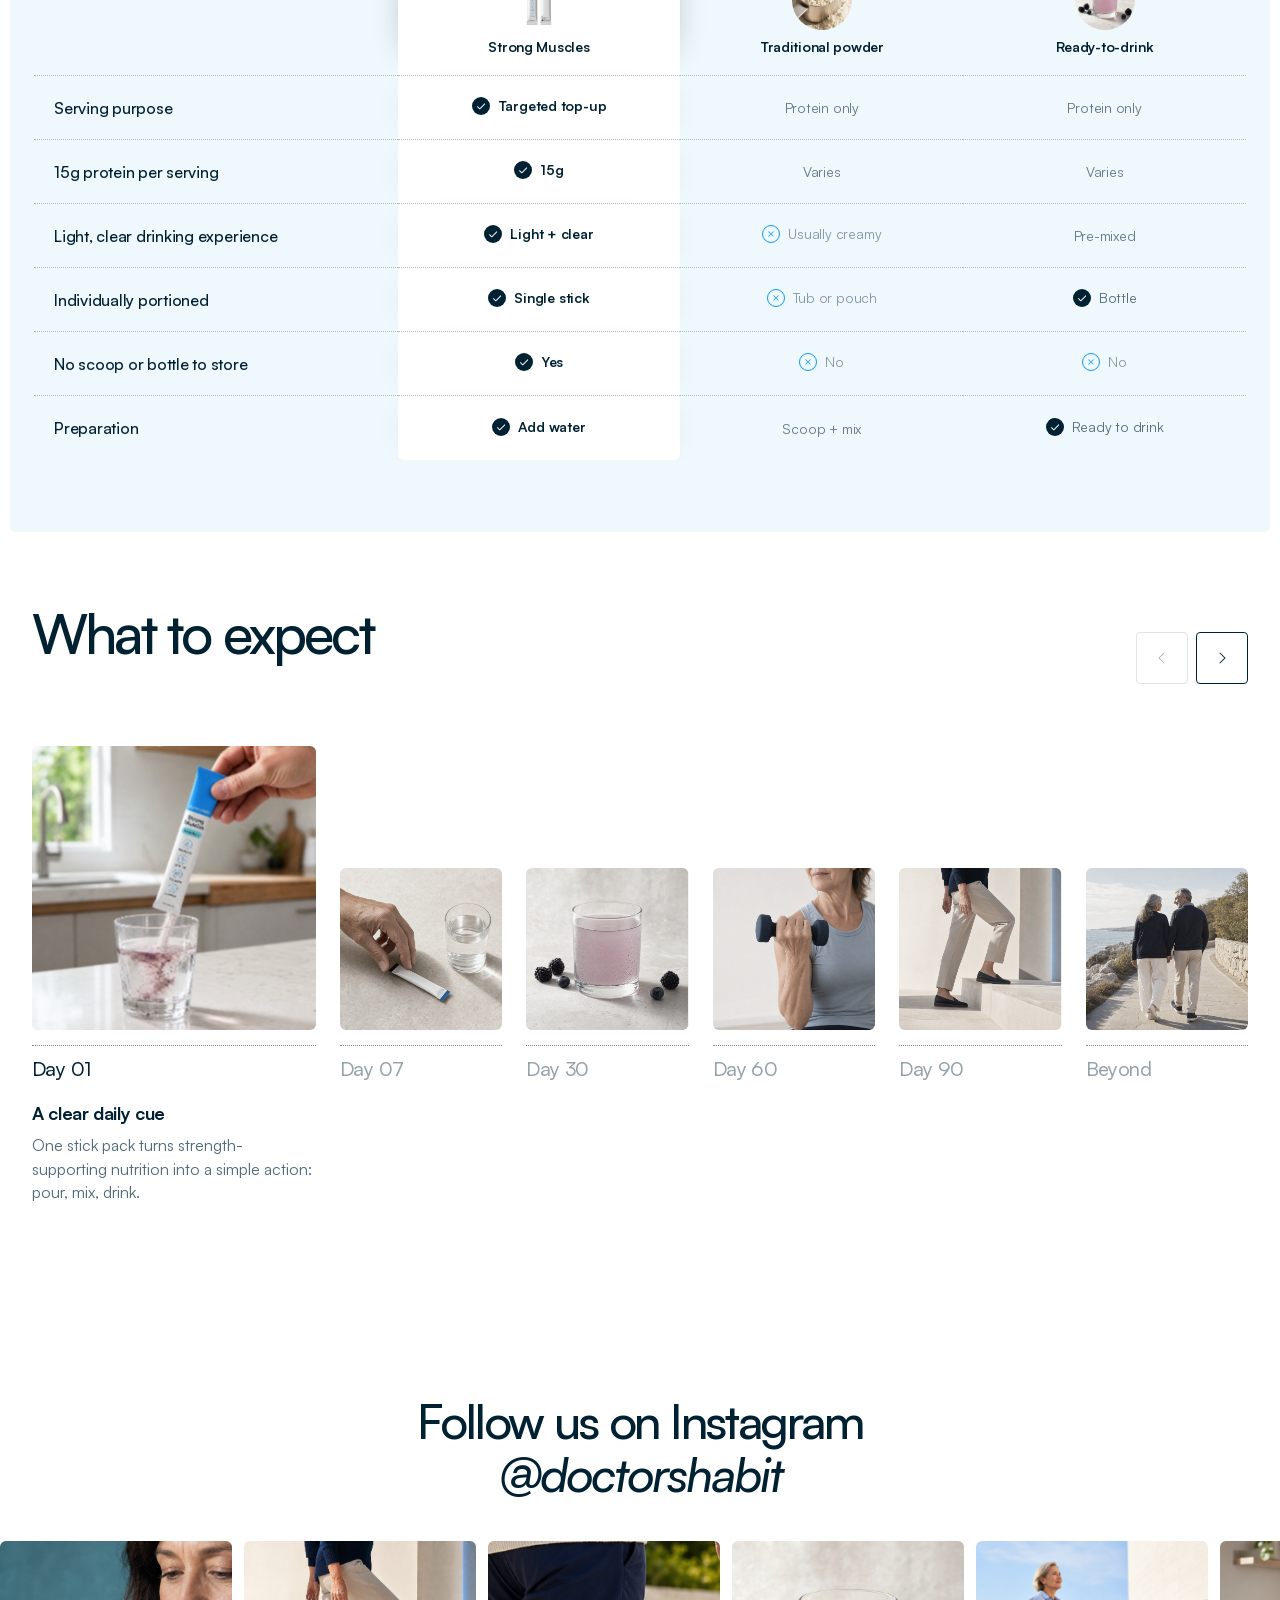
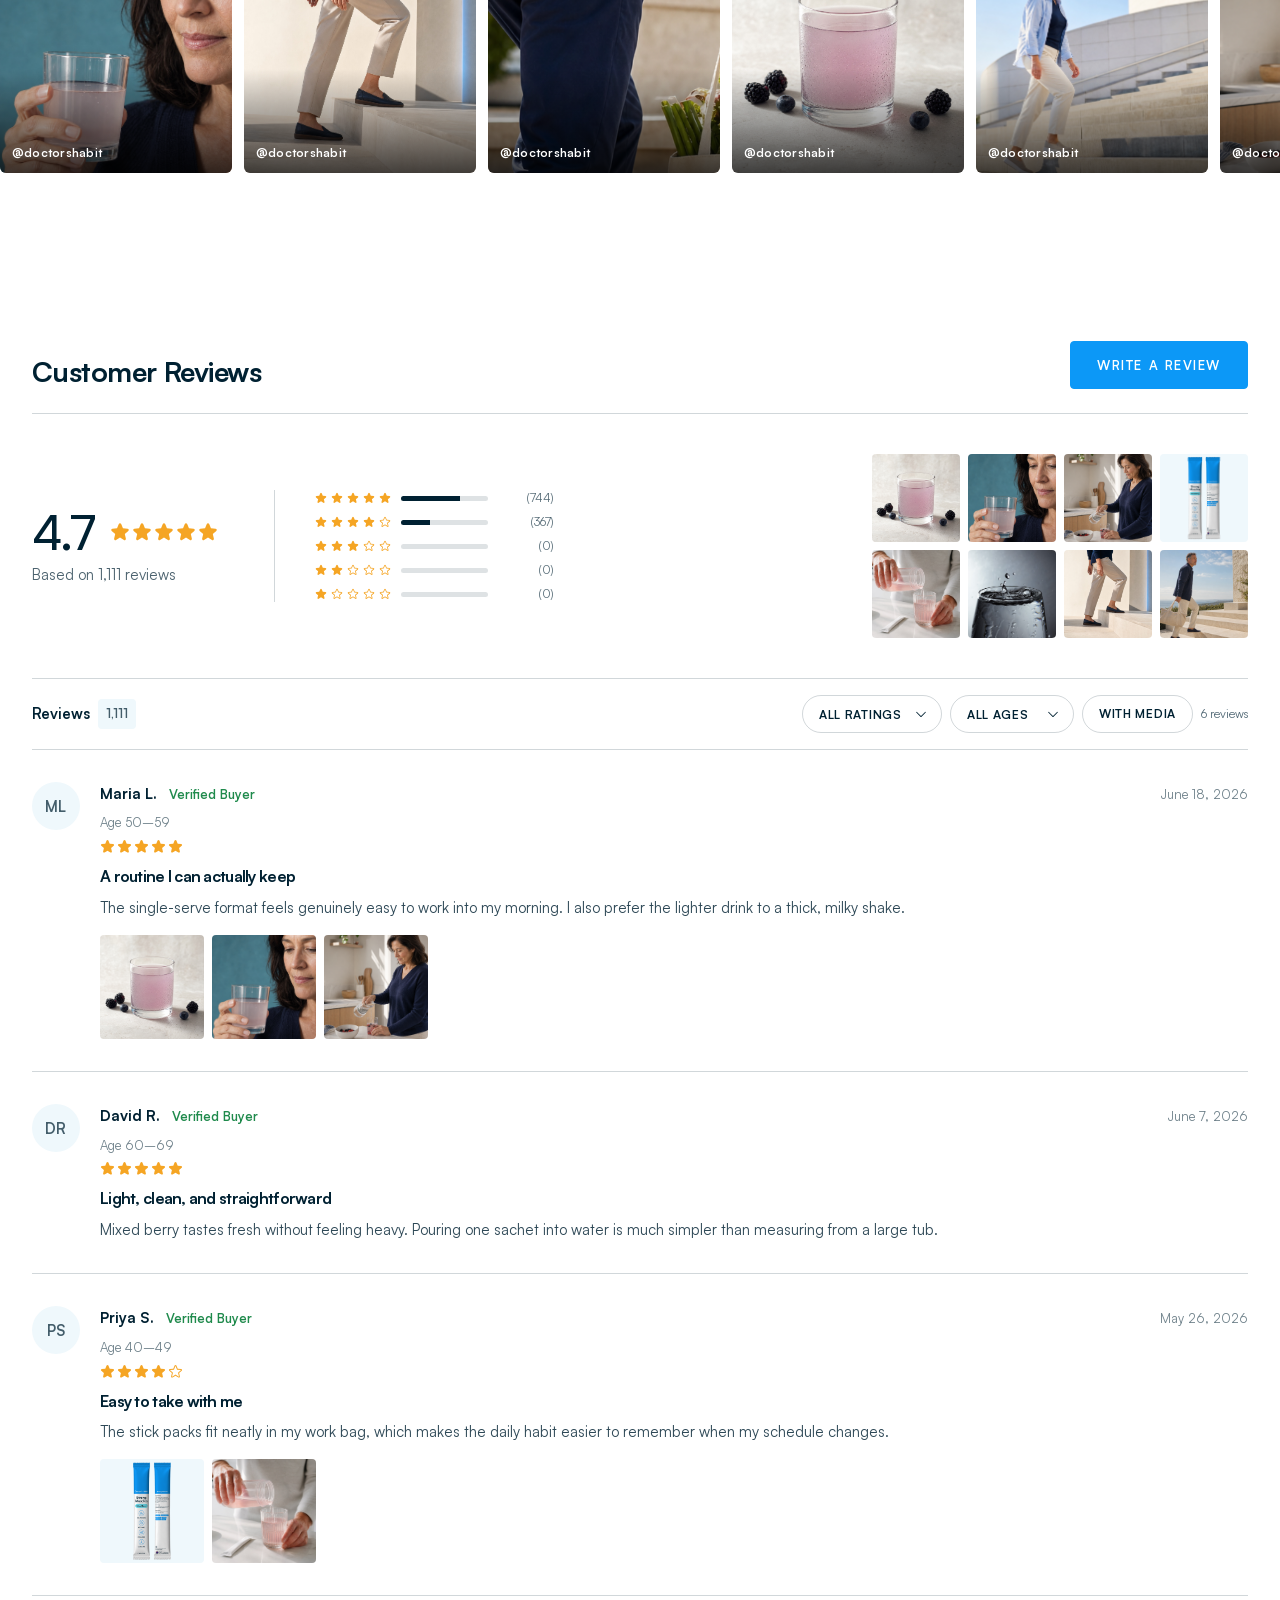
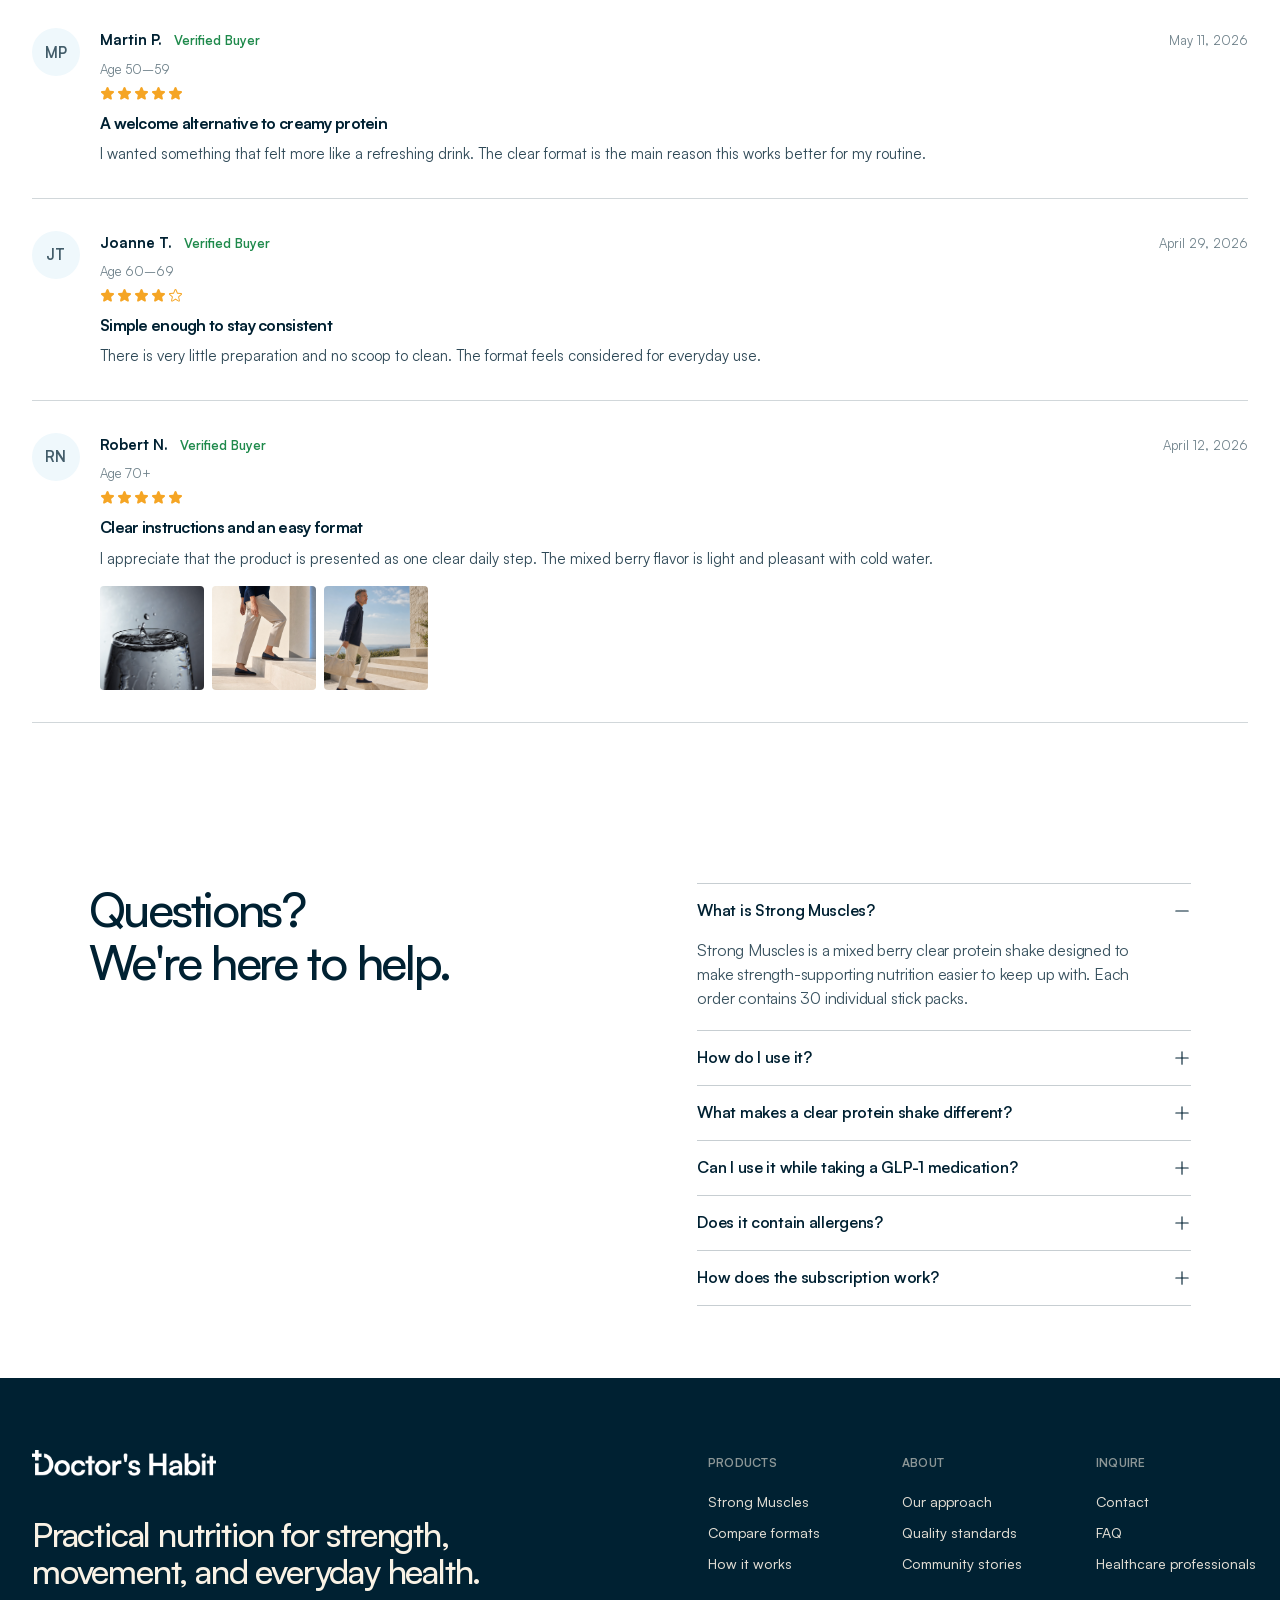
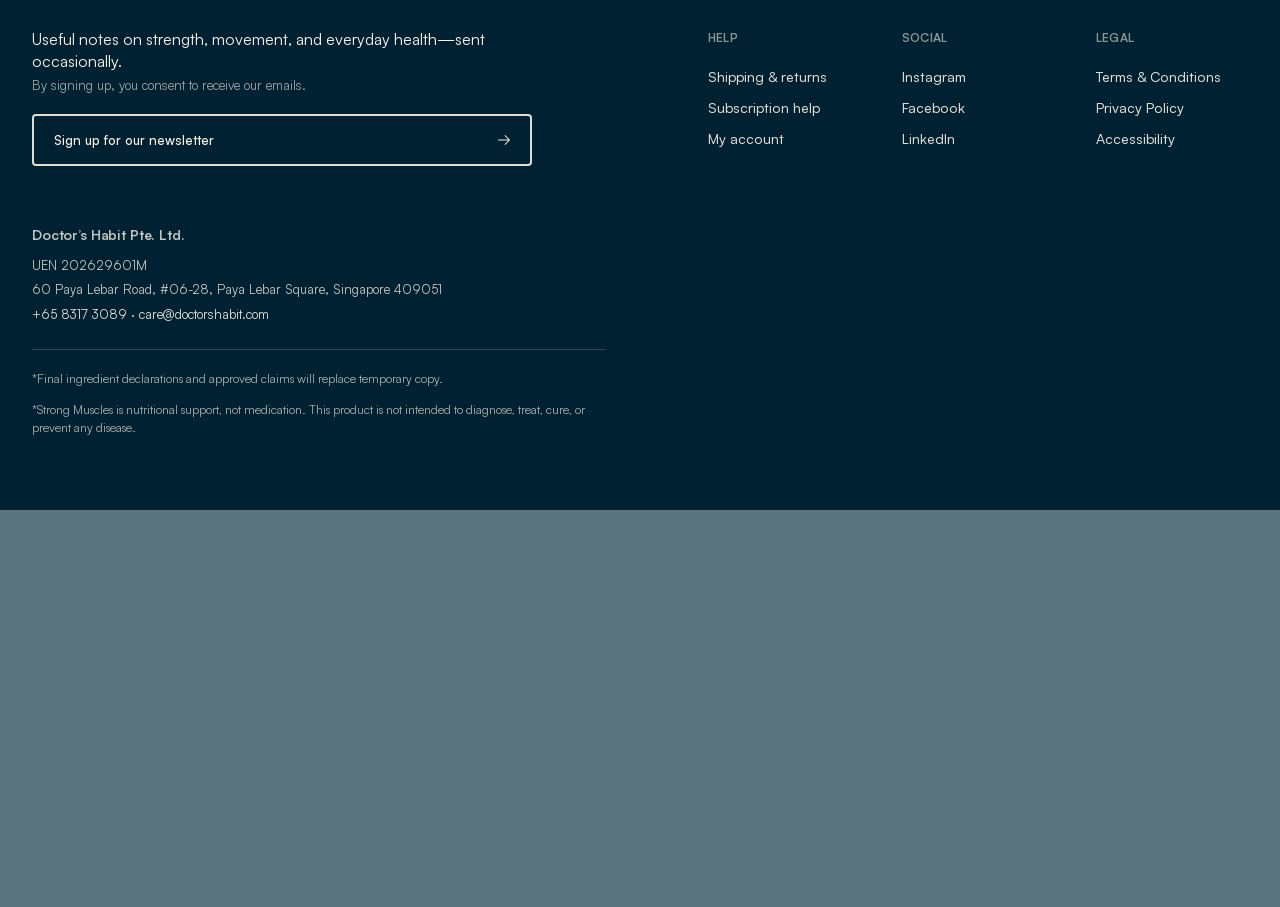
